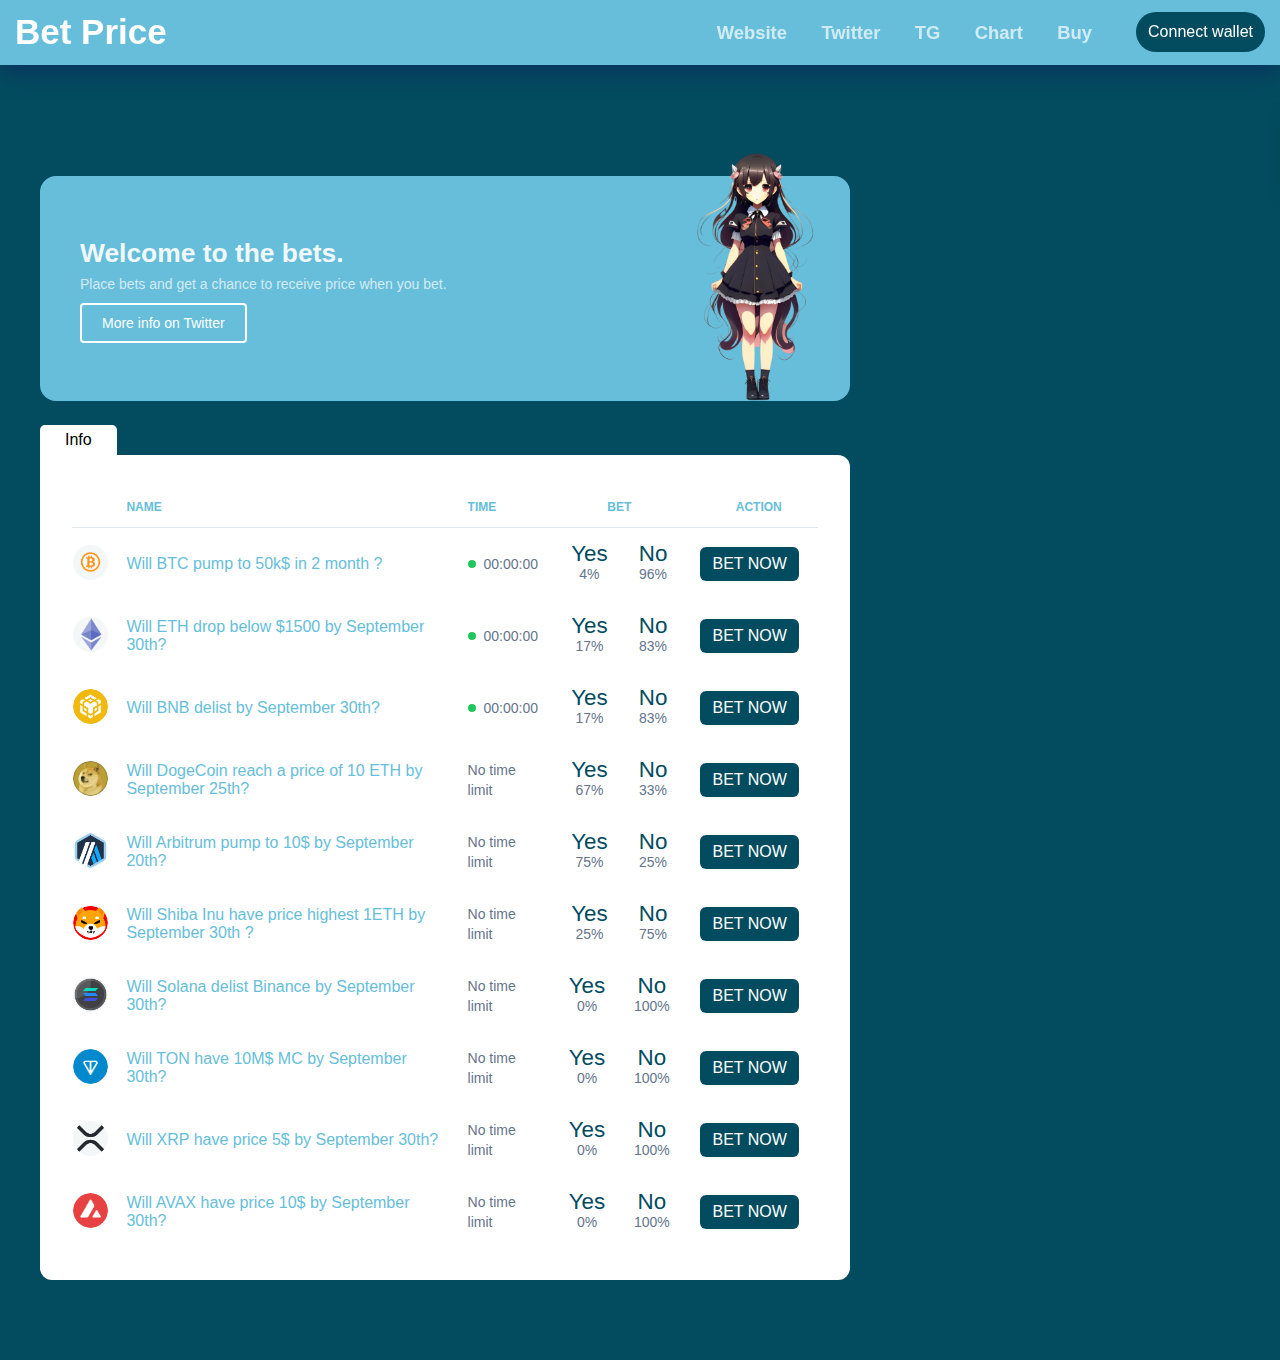
==== bets/index.html @ 92cb7fb2 "Done UI" ====
<html lang="en">
  <head>
    <meta data-n-head="1" charset="utf-8" />
    <meta
      data-n-head="1"
      data-hid="description"
      name="description"
      content=""
    />
    <meta data-n-head="1" name="format-detection" content="telephone=no" />
    <title>Bet Price</title>
    <link data-n-head="1" rel="icon" type="image/x-icon" href="../image/logo.png" />
    <link
      data-n-head="1"
      rel="stylesheet"
      href="https://fonts.cdnfonts.com/css/futured"
    />
    <link
      data-n-head="1"
      data-hid="gf-prefetch"
      rel="dns-prefetch"
      href="https://fonts.gstatic.com/"
    />
    <link
      data-n-head="1"
      data-hid="gf-preconnect"
      rel="preconnect"
      href="https://fonts.gstatic.com/"
      crossorigin=""
    />
    <link
      data-n-head="1"
      data-hid="gf-preload"
      rel="preload"
      as="style"
      href="https://fonts.googleapis.com/css2?family=Jura&amp;family=Montserrat&amp;family=Staatliches&amp;family=Oleo Script&amp;family=Pacifico&amp;family=Lato:wght@100;300&amp;family=Raleway:ital,wght@0,100;0,400;1,100"
    />
    <script
      data-n-head="1"
      src="https://www.googletagmanager.com/gtag/js?id=G-44YTYPN4MZ"
    ></script>
    <link
      rel="stylesheet"
      href="https://fonts.googleapis.com/css2?family=Jura&amp;family=Montserrat&amp;family=Staatliches&amp;family=Oleo Script&amp;family=Pacifico&amp;family=Lato:wght@100;300&amp;family=Raleway:ital,wght@0,100;0,400;1,100"
    />
    <noscript data-n-head="1" data-hid="gf-noscript"
      ><link
        rel="stylesheet"
        href="https://fonts.googleapis.com/css2?family=Jura&family=Montserrat&family=Staatliches&family=Oleo Script&family=Pacifico&family=Lato:wght@100;300&family=Raleway:ital,wght@0,100;0,400;1,100"
    /></noscript>
    <link rel="preload" href="/_nuxt/babd0f2.js" as="script" />
    <link rel="preload" href="/_nuxt/74e9311.js" as="script" />
    <link rel="preload" href="/_nuxt/fa733be.js" as="script" />
    <link rel="preload" href="/_nuxt/ea085fb.js" as="script" />
    <style type="text/css">
      .__nuxt-error-page {
        padding: 1rem;
        background: #f7f8fb;
        color: #47494e;
        text-align: center;
        display: flex;
        justify-content: center;
        align-items: center;
        flex-direction: column;
        font-family: sans-serif;
        font-weight: 100 !important;
        -ms-text-size-adjust: 100%;
        -webkit-text-size-adjust: 100%;
        -webkit-font-smoothing: antialiased;
        position: absolute;
        top: 0;
        left: 0;
        right: 0;
        bottom: 0;
      }
      .__nuxt-error-page .error {
        max-width: 450px;
      }
      .__nuxt-error-page .title {
        font-size: 1.5rem;
        margin-top: 15px;
        color: #47494e;
        margin-bottom: 8px;
      }
      .__nuxt-error-page .description {
        color: #7f828b;
        line-height: 21px;
        margin-bottom: 10px;
      }
      .__nuxt-error-page a {
        color: #7f828b !important;
        text-decoration: none;
      }
      .__nuxt-error-page .logo {
        position: fixed;
        left: 12px;
        bottom: 12px;
      }
    </style>
    <style type="text/css">
      .nuxt-progress {
        position: fixed;
        top: 0px;
        left: 0px;
        right: 0px;
        height: 2px;
        width: 0%;
        opacity: 1;
        transition: width 0.1s, opacity 0.4s;
        background-color: black;
        z-index: 999999;
      }
      .nuxt-progress.nuxt-progress-notransition {
        transition: none;
      }
      .nuxt-progress-failed {
        background-color: red;
      }
    </style>
    <style type="text/css">
      /*!tailwindcss v3.3.2 | MIT License | https://tailwindcss.com*/
      *,
      :after,
      :before {
        border: 0 solid #e5e7eb;
        box-sizing: border-box;
      }

      :after,
      :before {
        --tw-content: "";
      }

      html {
        -webkit-text-size-adjust: 100%;
        font-feature-settings: normal;
        font-family: futured, sans-serif;
        font-variation-settings: normal;
        line-height: 1.5;
        tab-size: 4;
      }

      body {
        line-height: inherit;
        margin: 0;
      }

      hr {
        border-top-width: 1px;
        color: inherit;
        height: 0;
      }

      abbr:where([title]) {
        -webkit-text-decoration: underline dotted;
        text-decoration: underline dotted;
      }

      h1,
      h2,
      h3,
      h4,
      h5,
      h6 {
        font-size: inherit;
        font-weight: inherit;
      }

      a {
        color: inherit;
        text-decoration: inherit;
      }

      b,
      strong {
        font-weight: bolder;
      }

      code,
      kbd,
      pre,
      samp {
        font-family: Fira Code, ui-monospace, SFMono-Regular, Menlo, Monaco,
          Consolas, Liberation Mono, Courier New, monospace;
        font-size: 1em;
      }

      small {
        font-size: 80%;
      }

      sub,
      sup {
        font-size: 75%;
        line-height: 0;
        position: relative;
        vertical-align: baseline;
      }

      sub {
        bottom: -0.25em;
      }

      sup {
        top: -0.5em;
      }

      table {
        border-collapse: collapse;
        border-color: inherit;
        text-indent: 0;
      }

      button,
      input,
      optgroup,
      select,
      textarea {
        color: inherit;
        font-family: inherit;
        font-size: 100%;
        font-weight: inherit;
        line-height: inherit;
        margin: 0;
        padding: 0;
      }

      button,
      select {
        text-transform: none;
      }

      [type="button"],
      [type="reset"],
      [type="submit"],
      button {
        -webkit-appearance: button;
        background-color: transparent;
        background-image: none;
      }

      :-moz-focusring {
        outline: auto;
      }

      :-moz-ui-invalid {
        box-shadow: none;
      }

      progress {
        vertical-align: baseline;
      }

      ::-webkit-inner-spin-button,
      ::-webkit-outer-spin-button {
        height: auto;
      }

      [type="search"] {
        -webkit-appearance: textfield;
        outline-offset: -2px;
      }

      ::-webkit-search-decoration {
        -webkit-appearance: none;
      }

      ::-webkit-file-upload-button {
        -webkit-appearance: button;
        font: inherit;
      }

      summary {
        display: list-item;
      }

      blockquote,
      dd,
      dl,
      figure,
      h1,
      h2,
      h3,
      h4,
      h5,
      h6,
      hr,
      p,
      pre {
        margin: 0;
      }

      fieldset {
        margin: 0;
      }

      fieldset,
      legend {
        padding: 0;
      }

      menu,
      ol,
      ul {
        list-style: none;
        margin: 0;
        padding: 0;
      }

      textarea {
        resize: vertical;
      }

      input::placeholder,
      textarea::placeholder {
        color: #9ca3af;
        opacity: 1;
      }

      [role="button"],
      button {
        cursor: pointer;
      }

      :disabled {
        cursor: default;
      }

      audio,
      canvas,
      embed,
      iframe,
      img,
      object,
      svg,
      video {
        display: block;
        vertical-align: middle;
      }

      img,
      video {
        height: auto;
        max-width: 100%;
      }

      [hidden] {
        display: none;
      }

      :root {
        --color-inherit: inherit;
        --color-current: currentColor;
        --color-transparent: transparent;
        --color-black: #000;
        --color-white: #fff;
        --color-slate-50: #f8fafc;
        --color-slate-100: #f1f5f9;
        --color-slate-200: #e2e8f0;
        --color-slate-300: #cbd5e1;
        --color-slate-400: #94a3b8;
        --color-slate-500: #64748b;
        --color-slate-600: #475569;
        --color-slate-700: #334155;
        --color-slate-800: #1e293b;
        --color-slate-900: #0f172a;
        --color-slate-950: #020617;
        --color-gray-50: #f9fafb;
        --color-gray-100: #f3f4f6;
        --color-gray-200: #e5e7eb;
        --color-gray-300: #d1d5db;
        --color-gray-400: #9ca3af;
        --color-gray-500: #6b7280;
        --color-gray-600: #4b5563;
        --color-gray-700: #374151;
        --color-gray-800: #1f2937;
        --color-gray-900: #111827;
        --color-gray-950: #030712;
        --color-zinc-50: #fafafa;
        --color-zinc-100: #f4f4f5;
        --color-zinc-200: #e4e4e7;
        --color-zinc-300: #d4d4d8;
        --color-zinc-400: #a1a1aa;
        --color-zinc-500: #71717a;
        --color-zinc-600: #52525b;
        --color-zinc-700: #3f3f46;
        --color-zinc-800: #27272a;
        --color-zinc-900: #18181b;
        --color-zinc-950: #09090b;
        --color-neutral-50: #fafafa;
        --color-neutral-100: #f5f5f5;
        --color-neutral-200: #e5e5e5;
        --color-neutral-300: #d4d4d4;
        --color-neutral-400: #a3a3a3;
        --color-neutral-500: #737373;
        --color-neutral-600: #525252;
        --color-neutral-700: #404040;
        --color-neutral-800: #262626;
        --color-neutral-900: #171717;
        --color-neutral-950: #0a0a0a;
        --color-stone-50: #fafaf9;
        --color-stone-100: #f5f5f4;
        --color-stone-200: #e7e5e4;
        --color-stone-300: #d6d3d1;
        --color-stone-400: #a8a29e;
        --color-stone-500: #78716c;
        --color-stone-600: #57534e;
        --color-stone-700: #44403c;
        --color-stone-800: #292524;
        --color-stone-900: #1c1917;
        --color-stone-950: #0c0a09;
        --color-red-50: #fef2f2;
        --color-red-100: #fee2e2;
        --color-red-200: #fecaca;
        --color-red-300: #fca5a5;
        --color-red-400: #f87171;
        --color-red-500: #ef4444;
        --color-red-600: #dc2626;
        --color-red-700: #b91c1c;
        --color-red-800: #991b1b;
        --color-red-900: #7f1d1d;
        --color-red-950: #450a0a;
        --color-orange-50: #fff7ed;
        --color-orange-100: #ffedd5;
        --color-orange-200: #fed7aa;
        --color-orange-300: #fdba74;
        --color-orange-400: #fb923c;
        --color-orange-500: #f97316;
        --color-orange-600: #ea580c;
        --color-orange-700: #c2410c;
        --color-orange-800: #9a3412;
        --color-orange-900: #7c2d12;
        --color-orange-950: #431407;
        --color-amber-50: #fffbeb;
        --color-amber-100: #fef3c7;
        --color-amber-200: #fde68a;
        --color-amber-300: #fcd34d;
        --color-amber-400: #fbbf24;
        --color-amber-500: #f59e0b;
        --color-amber-600: #d97706;
        --color-amber-700: #b45309;
        --color-amber-800: #92400e;
        --color-amber-900: #78350f;
        --color-amber-950: #451a03;
        --color-yellow-50: #fefce8;
        --color-yellow-100: #fef9c3;
        --color-yellow-200: #fef08a;
        --color-yellow-300: #fde047;
        --color-yellow-400: #facc15;
        --color-yellow-500: #eab308;
        --color-yellow-600: #ca8a04;
        --color-yellow-700: #a16207;
        --color-yellow-800: #854d0e;
        --color-yellow-900: #713f12;
        --color-yellow-950: #422006;
        --color-lime-50: #f7fee7;
        --color-lime-100: #ecfccb;
        --color-lime-200: #d9f99d;
        --color-lime-300: #bef264;
        --color-lime-400: #a3e635;
        --color-lime-500: #84cc16;
        --color-lime-600: #65a30d;
        --color-lime-700: #4d7c0f;
        --color-lime-800: #3f6212;
        --color-lime-900: #365314;
        --color-lime-950: #1a2e05;
        --color-green-50: #f0fdf4;
        --color-green-100: #dcfce7;
        --color-green-200: #bbf7d0;
        --color-green-300: #86efac;
        --color-green-400: #4ade80;
        --color-green-500: #22c55e;
        --color-green-600: #16a34a;
        --color-green-700: #15803d;
        --color-green-800: #166534;
        --color-green-900: #14532d;
        --color-green-950: #052e16;
        --color-emerald-50: #ecfdf5;
        --color-emerald-100: #d1fae5;
        --color-emerald-200: #a7f3d0;
        --color-emerald-300: #6ee7b7;
        --color-emerald-400: #34d399;
        --color-emerald-500: #10b981;
        --color-emerald-600: #059669;
        --color-emerald-700: #047857;
        --color-emerald-800: #065f46;
        --color-emerald-900: #064e3b;
        --color-emerald-950: #022c22;
        --color-teal-50: #f0fdfa;
        --color-teal-100: #ccfbf1;
        --color-teal-200: #99f6e4;
        --color-teal-300: #5eead4;
        --color-teal-400: #2dd4bf;
        --color-teal-500: #14b8a6;
        --color-teal-600: #0d9488;
        --color-teal-700: #0f766e;
        --color-teal-800: #115e59;
        --color-teal-900: #134e4a;
        --color-teal-950: #042f2e;
        --color-cyan-50: #ecfeff;
        --color-cyan-100: #cffafe;
        --color-cyan-200: #a5f3fc;
        --color-cyan-300: #67e8f9;
        --color-cyan-400: #22d3ee;
        --color-cyan-500: #06b6d4;
        --color-cyan-600: #0891b2;
        --color-cyan-700: #0e7490;
        --color-cyan-800: #155e75;
        --color-cyan-900: #164e63;
        --color-cyan-950: #083344;
        --color-sky-50: #f0f9ff;
        --color-sky-100: #e0f2fe;
        --color-sky-200: #bae6fd;
        --color-sky-300: #7dd3fc;
        --color-sky-400: #38bdf8;
        --color-sky-500: #0ea5e9;
        --color-sky-600: #0284c7;
        --color-sky-700: #0369a1;
        --color-sky-800: #075985;
        --color-sky-900: #0c4a6e;
        --color-sky-950: #082f49;
        --color-blue-50: #eff6ff;
        --color-blue-100: #dbeafe;
        --color-blue-200: #bfdbfe;
        --color-blue-300: #93c5fd;
        --color-blue-400: #60a5fa;
        --color-blue-500: #3b82f6;
        --color-blue-600: #2563eb;
        --color-blue-700: #1d4ed8;
        --color-blue-800: #1e40af;
        --color-blue-900: #1e3a8a;
        --color-blue-950: #172554;
        --color-indigo-50: #eef2ff;
        --color-indigo-100: #e0e7ff;
        --color-indigo-200: #c7d2fe;
        --color-indigo-300: #a5b4fc;
        --color-indigo-400: #818cf8;
        --color-indigo-500: #6366f1;
        --color-indigo-600: #4f46e5;
        --color-indigo-700: #4338ca;
        --color-indigo-800: #3730a3;
        --color-indigo-900: #312e81;
        --color-indigo-950: #1e1b4b;
        --color-violet-50: #f5f3ff;
        --color-violet-100: #ede9fe;
        --color-violet-200: #ddd6fe;
        --color-violet-300: #c4b5fd;
        --color-violet-400: #a78bfa;
        --color-violet-500: #8b5cf6;
        --color-violet-600: #7c3aed;
        --color-violet-700: #6d28d9;
        --color-violet-800: #5b21b6;
        --color-violet-900: #4c1d95;
        --color-violet-950: #2e1065;
        --color-purple-50: #faf5ff;
        --color-purple-100: #f3e8ff;
        --color-purple-200: #e9d5ff;
        --color-purple-300: #d8b4fe;
        --color-purple-400: #c084fc;
        --color-purple-500: #a855f7;
        --color-purple-600: #9333ea;
        --color-purple-700: #7e22ce;
        --color-purple-800: #6b21a8;
        --color-purple-900: #581c87;
        --color-purple-950: #3b0764;
        --color-fuchsia-50: #fdf4ff;
        --color-fuchsia-100: #fae8ff;
        --color-fuchsia-200: #f5d0fe;
        --color-fuchsia-300: #f0abfc;
        --color-fuchsia-400: #e879f9;
        --color-fuchsia-500: #d946ef;
        --color-fuchsia-600: #c026d3;
        --color-fuchsia-700: #a21caf;
        --color-fuchsia-800: #86198f;
        --color-fuchsia-900: #701a75;
        --color-fuchsia-950: #4a044e;
        --color-pink-50: #fdf2f8;
        --color-pink-100: #fce7f3;
        --color-pink-200: #fbcfe8;
        --color-pink-300: #f9a8d4;
        --color-pink-400: #f472b6;
        --color-pink-500: #ec4899;
        --color-pink-600: #db2777;
        --color-pink-700: #be185d;
        --color-pink-800: #9d174d;
        --color-pink-900: #831843;
        --color-pink-950: #500724;
        --color-rose-50: #fff1f2;
        --color-rose-100: #ffe4e6;
        --color-rose-200: #fecdd3;
        --color-rose-300: #fda4af;
        --color-rose-400: #fb7185;
        --color-rose-500: #f43f5e;
        --color-rose-600: #e11d48;
        --color-rose-700: #be123c;
        --color-rose-800: #9f1239;
        --color-rose-900: #881337;
        --color-rose-950: #4c0519;
        --color-muted-50: rgb(var(--color-muted-50) / < alpha-value >);
        --color-muted-100: rgb(var(--color-muted-100) / < alpha-value >);
        --color-muted-200: rgb(var(--color-muted-200) / < alpha-value >);
        --color-muted-300: rgb(var(--color-muted-300) / < alpha-value >);
        --color-muted-400: rgb(var(--color-muted-400) / < alpha-value >);
        --color-muted-500: rgb(var(--color-muted-500) / < alpha-value >);
        --color-muted-600: rgb(var(--color-muted-600) / < alpha-value >);
        --color-muted-700: rgb(var(--color-muted-700) / < alpha-value >);
        --color-muted-800: rgb(var(--color-muted-800) / < alpha-value >);
        --color-muted-900: rgb(var(--color-muted-900) / < alpha-value >);
        --color-muted-950: rgb(var(--color-muted-950) / < alpha-value >);
        --color-primary-50: rgb(var(--color-primary-50) / < alpha-value >);
        --color-primary-100: rgb(var(--color-primary-100) / < alpha-value >);
        --color-primary-200: rgb(var(--color-primary-200) / < alpha-value >);
        --color-primary-300: rgb(var(--color-primary-300) / < alpha-value >);
        --color-primary-400: rgb(var(--color-primary-400) / < alpha-value >);
        --color-primary-500: rgb(var(--color-primary-500) / < alpha-value >);
        --color-primary-600: rgb(var(--color-primary-600) / < alpha-value >);
        --color-primary-700: rgb(var(--color-primary-700) / < alpha-value >);
        --color-primary-800: rgb(var(--color-primary-800) / < alpha-value >);
        --color-primary-900: rgb(var(--color-primary-900) / < alpha-value >);
        --color-primary-950: rgb(var(--color-primary-950) / < alpha-value >);
        --color-info-50: #f0f9ff;
        --color-info-100: #e0f2fe;
        --color-info-200: #bae6fd;
        --color-info-300: #7dd3fc;
        --color-info-400: #38bdf8;
        --color-info-500: #0ea5e9;
        --color-info-600: #0284c7;
        --color-info-700: #0369a1;
        --color-info-800: #075985;
        --color-info-900: #0c4a6e;
        --color-info-950: #082f49;
        --color-success-50: #f0fdfa;
        --color-success-100: #ccfbf1;
        --color-success-200: #99f6e4;
        --color-success-300: #5eead4;
        --color-success-400: #2dd4bf;
        --color-success-500: #14b8a6;
        --color-success-600: #0d9488;
        --color-success-700: #0f766e;
        --color-success-800: #115e59;
        --color-success-900: #134e4a;
        --color-success-950: #042f2e;
        --color-warning-50: #fffbeb;
        --color-warning-100: #fef3c7;
        --color-warning-200: #fde68a;
        --color-warning-300: #fcd34d;
        --color-warning-400: #fbbf24;
        --color-warning-500: #f59e0b;
        --color-warning-600: #d97706;
        --color-warning-700: #b45309;
        --color-warning-800: #92400e;
        --color-warning-900: #78350f;
        --color-warning-950: #451a03;
        --color-danger-50: #fff1f2;
        --color-danger-100: #ffe4e6;
        --color-danger-200: #fecdd3;
        --color-danger-300: #fda4af;
        --color-danger-400: #fb7185;
        --color-danger-500: #f43f5e;
        --color-danger-600: #e11d48;
        --color-danger-700: #be123c;
        --color-danger-800: #9f1239;
        --color-danger-900: #881337;
        --color-danger-950: #4c0519;
        --color-mauve-50: #eeecf9;
        --color-mauve-100: #dcd8f3;
        --color-mauve-200: #b6aee5;
        --color-mauve-300: #9488d8;
        --color-mauve-400: #6e5dcb;
        --color-mauve-500: #4e3cb9;
        --color-mauve-600: #3e2f92;
        --color-mauve-700: #302470;
        --color-mauve-800: #1f1849;
        --color-mauve-900: #100c27;
        --color-mauve-950: #080613;
      }

      *,
      :after,
      :before {
        --tw-border-spacing-x: 0;
        --tw-border-spacing-y: 0;
        --tw-translate-x: 0;
        --tw-translate-y: 0;
        --tw-rotate: 0;
        --tw-skew-x: 0;
        --tw-skew-y: 0;
        --tw-scale-x: 1;
        --tw-scale-y: 1;
        --tw-pan-x: ;
        --tw-pan-y: ;
        --tw-pinch-zoom: ;
        --tw-scroll-snap-strictness: proximity;
        --tw-gradient-from-position: ;
        --tw-gradient-via-position: ;
        --tw-gradient-to-position: ;
        --tw-ordinal: ;
        --tw-slashed-zero: ;
        --tw-numeric-figure: ;
        --tw-numeric-spacing: ;
        --tw-numeric-fraction: ;
        --tw-ring-inset: ;
        --tw-ring-offset-width: 0px;
        --tw-ring-offset-color: #fff;
        --tw-ring-color: rgba(59, 130, 246, 0.5);
        --tw-ring-offset-shadow: 0 0 #0000;
        --tw-ring-shadow: 0 0 #0000;
        --tw-shadow: 0 0 #0000;
        --tw-shadow-colored: 0 0 #0000;
        --tw-blur: ;
        --tw-brightness: ;
        --tw-contrast: ;
        --tw-grayscale: ;
        --tw-hue-rotate: ;
        --tw-invert: ;
        --tw-saturate: ;
        --tw-sepia: ;
        --tw-drop-shadow: ;
        --tw-backdrop-blur: ;
        --tw-backdrop-brightness: ;
        --tw-backdrop-contrast: ;
        --tw-backdrop-grayscale: ;
        --tw-backdrop-hue-rotate: ;
        --tw-backdrop-invert: ;
        --tw-backdrop-opacity: ;
        --tw-backdrop-saturate: ;
        --tw-backdrop-sepia: ;
      }

      ::backdrop {
        --tw-border-spacing-x: 0;
        --tw-border-spacing-y: 0;
        --tw-translate-x: 0;
        --tw-translate-y: 0;
        --tw-rotate: 0;
        --tw-skew-x: 0;
        --tw-skew-y: 0;
        --tw-scale-x: 1;
        --tw-scale-y: 1;
        --tw-pan-x: ;
        --tw-pan-y: ;
        --tw-pinch-zoom: ;
        --tw-scroll-snap-strictness: proximity;
        --tw-gradient-from-position: ;
        --tw-gradient-via-position: ;
        --tw-gradient-to-position: ;
        --tw-ordinal: ;
        --tw-slashed-zero: ;
        --tw-numeric-figure: ;
        --tw-numeric-spacing: ;
        --tw-numeric-fraction: ;
        --tw-ring-inset: ;
        --tw-ring-offset-width: 0px;
        --tw-ring-offset-color: #fff;
        --tw-ring-color: rgba(59, 130, 246, 0.5);
        --tw-ring-offset-shadow: 0 0 #0000;
        --tw-ring-shadow: 0 0 #0000;
        --tw-shadow: 0 0 #0000;
        --tw-shadow-colored: 0 0 #0000;
        --tw-blur: ;
        --tw-brightness: ;
        --tw-contrast: ;
        --tw-grayscale: ;
        --tw-hue-rotate: ;
        --tw-invert: ;
        --tw-saturate: ;
        --tw-sepia: ;
        --tw-drop-shadow: ;
        --tw-backdrop-blur: ;
        --tw-backdrop-brightness: ;
        --tw-backdrop-contrast: ;
        --tw-backdrop-grayscale: ;
        --tw-backdrop-hue-rotate: ;
        --tw-backdrop-invert: ;
        --tw-backdrop-opacity: ;
        --tw-backdrop-saturate: ;
        --tw-backdrop-sepia: ;
      }

      .container {
        width: 100%;
      }

      @media (min-width: 640px) {
        .container {
          max-width: 640px;
        }
      }

      @media (min-width: 768px) {
        .container {
          max-width: 768px;
        }
      }

      @media (min-width: 1025px) {
        .container {
          max-width: 1025px;
        }
      }

      @media (min-width: 1280px) {
        .container {
          max-width: 1280px;
        }
      }

      @media (max-width: 1280px) {
        .vs-sidebar-content.open.fixed.right {
          display: none;
        }
      }

      @media (min-width: 1536px) {
        .container {
          max-width: 1536px;
        }
      }

      .prose {
        color: var(--tw-prose-body);
        max-width: 65ch;
      }

      .prose :where(p):not(:where([class~="not-prose"] *)) {
        margin-bottom: 1.25em;
        margin-top: 1.25em;
      }

      .prose :where([class~="lead"]):not(:where([class~="not-prose"] *)) {
        color: var(--tw-prose-lead);
        font-size: 1.25em;
        line-height: 1.6;
        margin-bottom: 1.2em;
        margin-top: 1.2em;
      }

      .prose :where(a):not(:where([class~="not-prose"] *)) {
        color: var(--tw-prose-links);
        font-weight: 500;
        text-decoration: underline;
      }

      .prose :where(strong):not(:where([class~="not-prose"] *)) {
        color: var(--tw-prose-bold);
        font-weight: 600;
      }

      .prose :where(a strong):not(:where([class~="not-prose"] *)) {
        color: inherit;
      }

      .prose :where(blockquote strong):not(:where([class~="not-prose"] *)) {
        color: inherit;
      }

      .prose :where(thead th strong):not(:where([class~="not-prose"] *)) {
        color: inherit;
      }

      .prose :where(ol):not(:where([class~="not-prose"] *)) {
        list-style-type: decimal;
        margin-bottom: 1.25em;
        margin-top: 1.25em;
        padding-left: 1.625em;
      }

      .prose :where(ol[type="A"]):not(:where([class~="not-prose"] *)) {
        list-style-type: upper-alpha;
      }

      .prose :where(ol[type="a"]):not(:where([class~="not-prose"] *)) {
        list-style-type: lower-alpha;
      }

      .prose :where(ol[type="As"]):not(:where([class~="not-prose"] *)) {
        list-style-type: upper-alpha;
      }

      .prose :where(ol[type="as"]):not(:where([class~="not-prose"] *)) {
        list-style-type: lower-alpha;
      }

      .prose :where(ol[type="I"]):not(:where([class~="not-prose"] *)) {
        list-style-type: upper-roman;
      }

      .prose :where(ol[type="i"]):not(:where([class~="not-prose"] *)) {
        list-style-type: lower-roman;
      }

      .prose :where(ol[type="Is"]):not(:where([class~="not-prose"] *)) {
        list-style-type: upper-roman;
      }

      .prose :where(ol[type="is"]):not(:where([class~="not-prose"] *)) {
        list-style-type: lower-roman;
      }

      .prose :where(ol[type="1"]):not(:where([class~="not-prose"] *)) {
        list-style-type: decimal;
      }

      .prose :where(ul):not(:where([class~="not-prose"] *)) {
        list-style-type: disc;
        margin-bottom: 1.25em;
        margin-top: 1.25em;
        padding-left: 1.625em;
      }

      .prose :where(ol > li):not(:where([class~="not-prose"] *))::marker {
        color: var(--tw-prose-counters);
        font-weight: 400;
      }

      .prose :where(ul > li):not(:where([class~="not-prose"] *))::marker {
        color: var(--tw-prose-bullets);
      }

      .prose :where(hr):not(:where([class~="not-prose"] *)) {
        border-color: var(--tw-prose-hr);
        border-top-width: 1px;
        margin-bottom: 3em;
        margin-top: 3em;
      }

      .prose :where(blockquote):not(:where([class~="not-prose"] *)) {
        border-left-color: var(--tw-prose-quote-borders);
        border-left-width: 0.25rem;
        color: var(--tw-prose-quotes);
        font-style: italic;
        font-weight: 500;
        margin-bottom: 1.6em;
        margin-top: 1.6em;
        padding-left: 1em;
        quotes: "“" "”" "‘" "’";
      }

      .prose
        :where(blockquote p:first-of-type):not(
          :where([class~="not-prose"] *)
        ):before {
        content: open-quote;
      }

      .prose
        :where(blockquote p:last-of-type):not(
          :where([class~="not-prose"] *)
        ):after {
        content: close-quote;
      }

      .prose :where(h1):not(:where([class~="not-prose"] *)) {
        color: var(--tw-prose-headings);
        font-size: 2.25em;
        font-weight: 800;
        line-height: 1.1111111;
        margin-bottom: 0.8888889em;
        margin-top: 0;
      }

      .prose :where(h1 strong):not(:where([class~="not-prose"] *)) {
        color: inherit;
        font-weight: 900;
      }

      .prose :where(h2):not(:where([class~="not-prose"] *)) {
        color: var(--tw-prose-headings);
        font-size: 1.5em;
        font-weight: 700;
        line-height: 1.3333333;
        margin-bottom: 1em;
        margin-top: 2em;
      }

      .prose :where(h2 strong):not(:where([class~="not-prose"] *)) {
        color: inherit;
        font-weight: 800;
      }

      .prose :where(h3):not(:where([class~="not-prose"] *)) {
        color: var(--tw-prose-headings);
        font-size: 1.25em;
        font-weight: 600;
        line-height: 1.6;
        margin-bottom: 0.6em;
        margin-top: 1.6em;
      }

      .prose :where(h3 strong):not(:where([class~="not-prose"] *)) {
        color: inherit;
        font-weight: 700;
      }

      .prose :where(h4):not(:where([class~="not-prose"] *)) {
        color: var(--tw-prose-headings);
        font-weight: 600;
        line-height: 1.5;
        margin-bottom: 0.5em;
        margin-top: 1.5em;
      }

      .prose :where(h4 strong):not(:where([class~="not-prose"] *)) {
        color: inherit;
        font-weight: 700;
      }

      .prose :where(img):not(:where([class~="not-prose"] *)) {
        margin-bottom: 2em;
        margin-top: 2em;
      }

      .prose :where(figure > *):not(:where([class~="not-prose"] *)) {
        margin-bottom: 0;
        margin-top: 0;
      }

      .prose :where(figcaption):not(:where([class~="not-prose"] *)) {
        color: var(--tw-prose-captions);
        font-size: 0.875em;
        line-height: 1.4285714;
        margin-top: 0.8571429em;
      }

      .prose :where(code):not(:where([class~="not-prose"] *)) {
        color: var(--tw-prose-code);
        font-size: 0.875em;
        font-weight: 600;
      }

      .prose :where(code):not(:where([class~="not-prose"] *)):before {
        content: "`";
      }

      .prose :where(code):not(:where([class~="not-prose"] *)):after {
        content: "`";
      }

      .prose :where(a code):not(:where([class~="not-prose"] *)) {
        color: inherit;
      }

      .prose :where(h1 code):not(:where([class~="not-prose"] *)) {
        color: inherit;
      }

      .prose :where(h2 code):not(:where([class~="not-prose"] *)) {
        color: inherit;
        font-size: 0.875em;
      }

      .prose :where(h3 code):not(:where([class~="not-prose"] *)) {
        color: inherit;
        font-size: 0.9em;
      }

      .prose :where(h4 code):not(:where([class~="not-prose"] *)) {
        color: inherit;
      }

      .prose :where(blockquote code):not(:where([class~="not-prose"] *)) {
        color: inherit;
      }

      .prose :where(thead th code):not(:where([class~="not-prose"] *)) {
        color: inherit;
      }

      .prose :where(pre):not(:where([class~="not-prose"] *)) {
        background-color: var(--tw-prose-pre-bg);
        border-radius: 0.375rem;
        color: var(--tw-prose-pre-code);
        font-size: 0.875em;
        font-weight: 400;
        line-height: 1.7142857;
        margin-bottom: 1.7142857em;
        margin-top: 1.7142857em;
        overflow-x: auto;
        padding: 0.8571429em 1.1428571em;
      }

      .prose :where(pre code):not(:where([class~="not-prose"] *)) {
        background-color: transparent;
        border-radius: 0;
        border-width: 0;
        color: inherit;
        font-family: inherit;
        font-size: inherit;
        font-weight: inherit;
        line-height: inherit;
        padding: 0;
      }

      .prose :where(pre code):not(:where([class~="not-prose"] *)):before {
        content: none;
      }

      .prose :where(pre code):not(:where([class~="not-prose"] *)):after {
        content: none;
      }

      .prose :where(table):not(:where([class~="not-prose"] *)) {
        font-size: 0.875em;
        line-height: 1.7142857;
        margin-bottom: 2em;
        margin-top: 2em;
        table-layout: auto;
        text-align: left;
        width: 100%;
      }

      .prose :where(thead):not(:where([class~="not-prose"] *)) {
        border-bottom-color: var(--tw-prose-th-borders);
        border-bottom-width: 1px;
      }

      .prose :where(thead th):not(:where([class~="not-prose"] *)) {
        color: var(--tw-prose-headings);
        font-weight: 600;
        padding-bottom: 0.5714286em;
        padding-left: 0.5714286em;
        padding-right: 0.5714286em;
        vertical-align: bottom;
      }

      .prose :where(tbody tr):not(:where([class~="not-prose"] *)) {
        border-bottom-color: var(--tw-prose-td-borders);
        border-bottom-width: 1px;
      }

      .prose :where(tbody tr:last-child):not(:where([class~="not-prose"] *)) {
        border-bottom-width: 0;
      }

      .prose :where(tbody td):not(:where([class~="not-prose"] *)) {
        vertical-align: baseline;
      }

      .prose :where(tfoot):not(:where([class~="not-prose"] *)) {
        border-top-color: var(--tw-prose-th-borders);
        border-top-width: 1px;
      }

      .prose :where(tfoot td):not(:where([class~="not-prose"] *)) {
        vertical-align: top;
      }

      .prose {
        --tw-prose-body: #374151;
        --tw-prose-headings: #111827;
        --tw-prose-lead: #4b5563;
        --tw-prose-links: #111827;
        --tw-prose-bold: #111827;
        --tw-prose-counters: #6b7280;
        --tw-prose-bullets: #d1d5db;
        --tw-prose-hr: #e5e7eb;
        --tw-prose-quotes: #111827;
        --tw-prose-quote-borders: #e5e7eb;
        --tw-prose-captions: #6b7280;
        --tw-prose-code: #111827;
        --tw-prose-pre-code: #e5e7eb;
        --tw-prose-pre-bg: #1f2937;
        --tw-prose-th-borders: #d1d5db;
        --tw-prose-td-borders: #e5e7eb;
        --tw-prose-invert-body: #d1d5db;
        --tw-prose-invert-headings: #fff;
        --tw-prose-invert-lead: #9ca3af;
        --tw-prose-invert-links: #fff;
        --tw-prose-invert-bold: #fff;
        --tw-prose-invert-counters: #9ca3af;
        --tw-prose-invert-bullets: #4b5563;
        --tw-prose-invert-hr: #374151;
        --tw-prose-invert-quotes: #f3f4f6;
        --tw-prose-invert-quote-borders: #374151;
        --tw-prose-invert-captions: #9ca3af;
        --tw-prose-invert-code: #fff;
        --tw-prose-invert-pre-code: #d1d5db;
        --tw-prose-invert-pre-bg: rgba(0, 0, 0, 0.5);
        --tw-prose-invert-th-borders: #4b5563;
        --tw-prose-invert-td-borders: #374151;
        font-size: 1rem;
        line-height: 1.75;
      }

      .prose :where(video):not(:where([class~="not-prose"] *)) {
        margin-bottom: 2em;
        margin-top: 2em;
      }

      .prose :where(figure):not(:where([class~="not-prose"] *)) {
        margin-bottom: 2em;
        margin-top: 2em;
      }

      .prose :where(li):not(:where([class~="not-prose"] *)) {
        margin-bottom: 0.5em;
        margin-top: 0.5em;
      }

      .prose :where(ol > li):not(:where([class~="not-prose"] *)) {
        padding-left: 0.375em;
      }

      .prose :where(ul > li):not(:where([class~="not-prose"] *)) {
        padding-left: 0.375em;
      }

      .prose :where(.prose > ul > li p):not(:where([class~="not-prose"] *)) {
        margin-bottom: 0.75em;
        margin-top: 0.75em;
      }

      .prose
        :where(.prose > ul > li > :first-child):not(
          :where([class~="not-prose"] *)
        ) {
        margin-top: 1.25em;
      }

      .prose
        :where(.prose > ul > li > :last-child):not(
          :where([class~="not-prose"] *)
        ) {
        margin-bottom: 1.25em;
      }

      .prose
        :where(.prose > ol > li > :first-child):not(
          :where([class~="not-prose"] *)
        ) {
        margin-top: 1.25em;
      }

      .prose
        :where(.prose > ol > li > :last-child):not(
          :where([class~="not-prose"] *)
        ) {
        margin-bottom: 1.25em;
      }

      .prose
        :where(ul ul, ul ol, ol ul, ol ol):not(:where([class~="not-prose"] *)) {
        margin-bottom: 0.75em;
        margin-top: 0.75em;
      }

      .prose :where(hr + *):not(:where([class~="not-prose"] *)) {
        margin-top: 0;
      }

      .prose :where(h2 + *):not(:where([class~="not-prose"] *)) {
        margin-top: 0;
      }

      .prose :where(h3 + *):not(:where([class~="not-prose"] *)) {
        margin-top: 0;
      }

      .prose :where(h4 + *):not(:where([class~="not-prose"] *)) {
        margin-top: 0;
      }

      .prose :where(thead th:first-child):not(:where([class~="not-prose"] *)) {
        padding-left: 0;
      }

      .prose :where(thead th:last-child):not(:where([class~="not-prose"] *)) {
        padding-right: 0;
      }

      .prose :where(tbody td, tfoot td):not(:where([class~="not-prose"] *)) {
        padding: 0.5714286em;
      }

      .prose
        :where(tbody td:first-child, tfoot td:first-child):not(
          :where([class~="not-prose"] *)
        ) {
        padding-left: 0;
      }

      .prose
        :where(tbody td:last-child, tfoot td:last-child):not(
          :where([class~="not-prose"] *)
        ) {
        padding-right: 0;
      }

      .prose :where(.prose > :first-child):not(:where([class~="not-prose"] *)) {
        margin-top: 0;
      }

      .prose :where(.prose > :last-child):not(:where([class~="not-prose"] *)) {
        margin-bottom: 0;
      }

      .prose-sm {
        font-size: 0.875rem;
        line-height: 1.7142857;
      }

      .prose-sm :where(p):not(:where([class~="not-prose"] *)) {
        margin-bottom: 1.1428571em;
        margin-top: 1.1428571em;
      }

      .prose-sm :where([class~="lead"]):not(:where([class~="not-prose"] *)) {
        font-size: 1.2857143em;
        line-height: 1.5555556;
        margin-bottom: 0.8888889em;
        margin-top: 0.8888889em;
      }

      .prose-sm :where(blockquote):not(:where([class~="not-prose"] *)) {
        margin-bottom: 1.3333333em;
        margin-top: 1.3333333em;
        padding-left: 1.1111111em;
      }

      .prose-sm :where(h1):not(:where([class~="not-prose"] *)) {
        font-size: 2.1428571em;
        line-height: 1.2;
        margin-bottom: 0.8em;
        margin-top: 0;
      }

      .prose-sm :where(h2):not(:where([class~="not-prose"] *)) {
        font-size: 1.4285714em;
        line-height: 1.4;
        margin-bottom: 0.8em;
        margin-top: 1.6em;
      }

      .prose-sm :where(h3):not(:where([class~="not-prose"] *)) {
        font-size: 1.2857143em;
        line-height: 1.5555556;
        margin-bottom: 0.4444444em;
        margin-top: 1.5555556em;
      }

      .prose-sm :where(h4):not(:where([class~="not-prose"] *)) {
        line-height: 1.4285714;
        margin-bottom: 0.5714286em;
        margin-top: 1.4285714em;
      }

      .prose-sm :where(img):not(:where([class~="not-prose"] *)) {
        margin-bottom: 1.7142857em;
        margin-top: 1.7142857em;
      }

      .prose-sm :where(video):not(:where([class~="not-prose"] *)) {
        margin-bottom: 1.7142857em;
        margin-top: 1.7142857em;
      }

      .prose-sm :where(figure):not(:where([class~="not-prose"] *)) {
        margin-bottom: 1.7142857em;
        margin-top: 1.7142857em;
      }

      .prose-sm :where(figure > *):not(:where([class~="not-prose"] *)) {
        margin-bottom: 0;
        margin-top: 0;
      }

      .prose-sm :where(figcaption):not(:where([class~="not-prose"] *)) {
        font-size: 0.8571429em;
        line-height: 1.3333333;
        margin-top: 0.6666667em;
      }

      .prose-sm :where(code):not(:where([class~="not-prose"] *)) {
        font-size: 0.8571429em;
      }

      .prose-sm :where(h2 code):not(:where([class~="not-prose"] *)) {
        font-size: 0.9em;
      }

      .prose-sm :where(h3 code):not(:where([class~="not-prose"] *)) {
        font-size: 0.8888889em;
      }

      .prose-sm :where(pre):not(:where([class~="not-prose"] *)) {
        border-radius: 0.25rem;
        font-size: 0.8571429em;
        line-height: 1.6666667;
        margin-bottom: 1.6666667em;
        margin-top: 1.6666667em;
        padding: 0.6666667em 1em;
      }

      .prose-sm :where(ol):not(:where([class~="not-prose"] *)) {
        margin-bottom: 1.1428571em;
        margin-top: 1.1428571em;
        padding-left: 1.5714286em;
      }

      .prose-sm :where(ul):not(:where([class~="not-prose"] *)) {
        margin-bottom: 1.1428571em;
        margin-top: 1.1428571em;
        padding-left: 1.5714286em;
      }

      .prose-sm :where(li):not(:where([class~="not-prose"] *)) {
        margin-bottom: 0.2857143em;
        margin-top: 0.2857143em;
      }

      .prose-sm :where(ol > li):not(:where([class~="not-prose"] *)) {
        padding-left: 0.4285714em;
      }

      .prose-sm :where(ul > li):not(:where([class~="not-prose"] *)) {
        padding-left: 0.4285714em;
      }

      .prose-sm
        :where(.prose-sm > ul > li p):not(:where([class~="not-prose"] *)) {
        margin-bottom: 0.5714286em;
        margin-top: 0.5714286em;
      }

      .prose-sm
        :where(.prose-sm > ul > li > :first-child):not(
          :where([class~="not-prose"] *)
        ) {
        margin-top: 1.1428571em;
      }

      .prose-sm
        :where(.prose-sm > ul > li > :last-child):not(
          :where([class~="not-prose"] *)
        ) {
        margin-bottom: 1.1428571em;
      }

      .prose-sm
        :where(.prose-sm > ol > li > :first-child):not(
          :where([class~="not-prose"] *)
        ) {
        margin-top: 1.1428571em;
      }

      .prose-sm
        :where(.prose-sm > ol > li > :last-child):not(
          :where([class~="not-prose"] *)
        ) {
        margin-bottom: 1.1428571em;
      }

      .prose-sm
        :where(ul ul, ul ol, ol ul, ol ol):not(:where([class~="not-prose"] *)) {
        margin-bottom: 0.5714286em;
        margin-top: 0.5714286em;
      }

      .prose-sm :where(hr):not(:where([class~="not-prose"] *)) {
        margin-bottom: 2.8571429em;
        margin-top: 2.8571429em;
      }

      .prose-sm :where(hr + *):not(:where([class~="not-prose"] *)) {
        margin-top: 0;
      }

      .prose-sm :where(h2 + *):not(:where([class~="not-prose"] *)) {
        margin-top: 0;
      }

      .prose-sm :where(h3 + *):not(:where([class~="not-prose"] *)) {
        margin-top: 0;
      }

      .prose-sm :where(h4 + *):not(:where([class~="not-prose"] *)) {
        margin-top: 0;
      }

      .prose-sm :where(table):not(:where([class~="not-prose"] *)) {
        font-size: 0.8571429em;
        line-height: 1.5;
      }

      .prose-sm :where(thead th):not(:where([class~="not-prose"] *)) {
        padding-bottom: 0.6666667em;
        padding-left: 1em;
        padding-right: 1em;
      }

      .prose-sm
        :where(thead th:first-child):not(:where([class~="not-prose"] *)) {
        padding-left: 0;
      }

      .prose-sm
        :where(thead th:last-child):not(:where([class~="not-prose"] *)) {
        padding-right: 0;
      }

      .prose-sm :where(tbody td, tfoot td):not(:where([class~="not-prose"] *)) {
        padding: 0.6666667em 1em;
      }

      .prose-sm
        :where(tbody td:first-child, tfoot td:first-child):not(
          :where([class~="not-prose"] *)
        ) {
        padding-left: 0;
      }

      .prose-sm
        :where(tbody td:last-child, tfoot td:last-child):not(
          :where([class~="not-prose"] *)
        ) {
        padding-right: 0;
      }

      .prose-sm
        :where(.prose-sm > :first-child):not(:where([class~="not-prose"] *)) {
        margin-top: 0;
      }

      .prose-sm
        :where(.prose-sm > :last-child):not(:where([class~="not-prose"] *)) {
        margin-bottom: 0;
      }

      .prose-base {
        font-size: 1rem;
        line-height: 1.75;
      }

      .prose-base :where(p):not(:where([class~="not-prose"] *)) {
        margin-bottom: 1.25em;
        margin-top: 1.25em;
      }

      .prose-base :where([class~="lead"]):not(:where([class~="not-prose"] *)) {
        font-size: 1.25em;
        line-height: 1.6;
        margin-bottom: 1.2em;
        margin-top: 1.2em;
      }

      .prose-base :where(blockquote):not(:where([class~="not-prose"] *)) {
        margin-bottom: 1.6em;
        margin-top: 1.6em;
        padding-left: 1em;
      }

      .prose-base :where(h1):not(:where([class~="not-prose"] *)) {
        font-size: 2.25em;
        line-height: 1.1111111;
        margin-bottom: 0.8888889em;
        margin-top: 0;
      }

      .prose-base :where(h2):not(:where([class~="not-prose"] *)) {
        font-size: 1.5em;
        line-height: 1.3333333;
        margin-bottom: 1em;
        margin-top: 2em;
      }

      .prose-base :where(h3):not(:where([class~="not-prose"] *)) {
        font-size: 1.25em;
        line-height: 1.6;
        margin-bottom: 0.6em;
        margin-top: 1.6em;
      }

      .prose-base :where(h4):not(:where([class~="not-prose"] *)) {
        line-height: 1.5;
        margin-bottom: 0.5em;
        margin-top: 1.5em;
      }

      .prose-base :where(img):not(:where([class~="not-prose"] *)) {
        margin-bottom: 2em;
        margin-top: 2em;
      }

      .prose-base :where(video):not(:where([class~="not-prose"] *)) {
        margin-bottom: 2em;
        margin-top: 2em;
      }

      .prose-base :where(figure):not(:where([class~="not-prose"] *)) {
        margin-bottom: 2em;
        margin-top: 2em;
      }

      .prose-base :where(figure > *):not(:where([class~="not-prose"] *)) {
        margin-bottom: 0;
        margin-top: 0;
      }

      .prose-base :where(figcaption):not(:where([class~="not-prose"] *)) {
        font-size: 0.875em;
        line-height: 1.4285714;
        margin-top: 0.8571429em;
      }

      .prose-base :where(code):not(:where([class~="not-prose"] *)) {
        font-size: 0.875em;
      }

      .prose-base :where(h2 code):not(:where([class~="not-prose"] *)) {
        font-size: 0.875em;
      }

      .prose-base :where(h3 code):not(:where([class~="not-prose"] *)) {
        font-size: 0.9em;
      }

      .prose-base :where(pre):not(:where([class~="not-prose"] *)) {
        border-radius: 0.375rem;
        font-size: 0.875em;
        line-height: 1.7142857;
        margin-bottom: 1.7142857em;
        margin-top: 1.7142857em;
        padding: 0.8571429em 1.1428571em;
      }

      .prose-base :where(ol):not(:where([class~="not-prose"] *)) {
        margin-bottom: 1.25em;
        margin-top: 1.25em;
        padding-left: 1.625em;
      }

      .prose-base :where(ul):not(:where([class~="not-prose"] *)) {
        margin-bottom: 1.25em;
        margin-top: 1.25em;
        padding-left: 1.625em;
      }

      .prose-base :where(li):not(:where([class~="not-prose"] *)) {
        margin-bottom: 0.5em;
        margin-top: 0.5em;
      }

      .prose-base :where(ol > li):not(:where([class~="not-prose"] *)) {
        padding-left: 0.375em;
      }

      .prose-base :where(ul > li):not(:where([class~="not-prose"] *)) {
        padding-left: 0.375em;
      }

      .prose-base
        :where(.prose-base > ul > li p):not(:where([class~="not-prose"] *)) {
        margin-bottom: 0.75em;
        margin-top: 0.75em;
      }

      .prose-base
        :where(.prose-base > ul > li > :first-child):not(
          :where([class~="not-prose"] *)
        ) {
        margin-top: 1.25em;
      }

      .prose-base
        :where(.prose-base > ul > li > :last-child):not(
          :where([class~="not-prose"] *)
        ) {
        margin-bottom: 1.25em;
      }

      .prose-base
        :where(.prose-base > ol > li > :first-child):not(
          :where([class~="not-prose"] *)
        ) {
        margin-top: 1.25em;
      }

      .prose-base
        :where(.prose-base > ol > li > :last-child):not(
          :where([class~="not-prose"] *)
        ) {
        margin-bottom: 1.25em;
      }

      .prose-base
        :where(ul ul, ul ol, ol ul, ol ol):not(:where([class~="not-prose"] *)) {
        margin-bottom: 0.75em;
        margin-top: 0.75em;
      }

      .prose-base :where(hr):not(:where([class~="not-prose"] *)) {
        margin-bottom: 3em;
        margin-top: 3em;
      }

      .prose-base :where(hr + *):not(:where([class~="not-prose"] *)) {
        margin-top: 0;
      }

      .prose-base :where(h2 + *):not(:where([class~="not-prose"] *)) {
        margin-top: 0;
      }

      .prose-base :where(h3 + *):not(:where([class~="not-prose"] *)) {
        margin-top: 0;
      }

      .prose-base :where(h4 + *):not(:where([class~="not-prose"] *)) {
        margin-top: 0;
      }

      .prose-base :where(table):not(:where([class~="not-prose"] *)) {
        font-size: 0.875em;
        line-height: 1.7142857;
      }

      .prose-base :where(thead th):not(:where([class~="not-prose"] *)) {
        padding-bottom: 0.5714286em;
        padding-left: 0.5714286em;
        padding-right: 0.5714286em;
      }

      .prose-base
        :where(thead th:first-child):not(:where([class~="not-prose"] *)) {
        padding-left: 0;
      }

      .prose-base
        :where(thead th:last-child):not(:where([class~="not-prose"] *)) {
        padding-right: 0;
      }

      .prose-base
        :where(tbody td, tfoot td):not(:where([class~="not-prose"] *)) {
        padding: 0.5714286em;
      }

      .prose-base
        :where(tbody td:first-child, tfoot td:first-child):not(
          :where([class~="not-prose"] *)
        ) {
        padding-left: 0;
      }

      .prose-base
        :where(tbody td:last-child, tfoot td:last-child):not(
          :where([class~="not-prose"] *)
        ) {
        padding-right: 0;
      }

      .prose-base
        :where(.prose-base > :first-child):not(:where([class~="not-prose"] *)) {
        margin-top: 0;
      }

      .prose-base
        :where(.prose-base > :last-child):not(:where([class~="not-prose"] *)) {
        margin-bottom: 0;
      }

      .prose-lg {
        font-size: 1.125rem;
        line-height: 1.7777778;
      }

      .prose-lg :where(p):not(:where([class~="not-prose"] *)) {
        margin-bottom: 1.3333333em;
        margin-top: 1.3333333em;
      }

      .prose-lg :where([class~="lead"]):not(:where([class~="not-prose"] *)) {
        font-size: 1.2222222em;
        line-height: 1.4545455;
        margin-bottom: 1.0909091em;
        margin-top: 1.0909091em;
      }

      .prose-lg :where(blockquote):not(:where([class~="not-prose"] *)) {
        margin-bottom: 1.6666667em;
        margin-top: 1.6666667em;
        padding-left: 1em;
      }

      .prose-lg :where(h1):not(:where([class~="not-prose"] *)) {
        font-size: 2.6666667em;
        line-height: 1;
        margin-bottom: 0.8333333em;
        margin-top: 0;
      }

      .prose-lg :where(h2):not(:where([class~="not-prose"] *)) {
        font-size: 1.6666667em;
        line-height: 1.3333333;
        margin-bottom: 1.0666667em;
        margin-top: 1.8666667em;
      }

      .prose-lg :where(h3):not(:where([class~="not-prose"] *)) {
        font-size: 1.3333333em;
        line-height: 1.5;
        margin-bottom: 0.6666667em;
        margin-top: 1.6666667em;
      }

      .prose-lg :where(h4):not(:where([class~="not-prose"] *)) {
        line-height: 1.5555556;
        margin-bottom: 0.4444444em;
        margin-top: 1.7777778em;
      }

      .prose-lg :where(img):not(:where([class~="not-prose"] *)) {
        margin-bottom: 1.7777778em;
        margin-top: 1.7777778em;
      }

      .prose-lg :where(video):not(:where([class~="not-prose"] *)) {
        margin-bottom: 1.7777778em;
        margin-top: 1.7777778em;
      }

      .prose-lg :where(figure):not(:where([class~="not-prose"] *)) {
        margin-bottom: 1.7777778em;
        margin-top: 1.7777778em;
      }

      .prose-lg :where(figure > *):not(:where([class~="not-prose"] *)) {
        margin-bottom: 0;
        margin-top: 0;
      }

      .prose-lg :where(figcaption):not(:where([class~="not-prose"] *)) {
        font-size: 0.8888889em;
        line-height: 1.5;
        margin-top: 1em;
      }

      .prose-lg :where(code):not(:where([class~="not-prose"] *)) {
        font-size: 0.8888889em;
      }

      .prose-lg :where(h2 code):not(:where([class~="not-prose"] *)) {
        font-size: 0.8666667em;
      }

      .prose-lg :where(h3 code):not(:where([class~="not-prose"] *)) {
        font-size: 0.875em;
      }

      .prose-lg :where(pre):not(:where([class~="not-prose"] *)) {
        border-radius: 0.375rem;
        font-size: 0.8888889em;
        line-height: 1.75;
        margin-bottom: 2em;
        margin-top: 2em;
        padding: 1em 1.5em;
      }

      .prose-lg :where(ol):not(:where([class~="not-prose"] *)) {
        margin-bottom: 1.3333333em;
        margin-top: 1.3333333em;
        padding-left: 1.5555556em;
      }

      .prose-lg :where(ul):not(:where([class~="not-prose"] *)) {
        margin-bottom: 1.3333333em;
        margin-top: 1.3333333em;
        padding-left: 1.5555556em;
      }

      .prose-lg :where(li):not(:where([class~="not-prose"] *)) {
        margin-bottom: 0.6666667em;
        margin-top: 0.6666667em;
      }

      .prose-lg :where(ol > li):not(:where([class~="not-prose"] *)) {
        padding-left: 0.4444444em;
      }

      .prose-lg :where(ul > li):not(:where([class~="not-prose"] *)) {
        padding-left: 0.4444444em;
      }

      .prose-lg
        :where(.prose-lg > ul > li p):not(:where([class~="not-prose"] *)) {
        margin-bottom: 0.8888889em;
        margin-top: 0.8888889em;
      }

      .prose-lg
        :where(.prose-lg > ul > li > :first-child):not(
          :where([class~="not-prose"] *)
        ) {
        margin-top: 1.3333333em;
      }

      .prose-lg
        :where(.prose-lg > ul > li > :last-child):not(
          :where([class~="not-prose"] *)
        ) {
        margin-bottom: 1.3333333em;
      }

      .prose-lg
        :where(.prose-lg > ol > li > :first-child):not(
          :where([class~="not-prose"] *)
        ) {
        margin-top: 1.3333333em;
      }

      .prose-lg
        :where(.prose-lg > ol > li > :last-child):not(
          :where([class~="not-prose"] *)
        ) {
        margin-bottom: 1.3333333em;
      }

      .prose-lg
        :where(ul ul, ul ol, ol ul, ol ol):not(:where([class~="not-prose"] *)) {
        margin-bottom: 0.8888889em;
        margin-top: 0.8888889em;
      }

      .prose-lg :where(hr):not(:where([class~="not-prose"] *)) {
        margin-bottom: 3.1111111em;
        margin-top: 3.1111111em;
      }

      .prose-lg :where(hr + *):not(:where([class~="not-prose"] *)) {
        margin-top: 0;
      }

      .prose-lg :where(h2 + *):not(:where([class~="not-prose"] *)) {
        margin-top: 0;
      }

      .prose-lg :where(h3 + *):not(:where([class~="not-prose"] *)) {
        margin-top: 0;
      }

      .prose-lg :where(h4 + *):not(:where([class~="not-prose"] *)) {
        margin-top: 0;
      }

      .prose-lg :where(table):not(:where([class~="not-prose"] *)) {
        font-size: 0.8888889em;
        line-height: 1.5;
      }

      .prose-lg :where(thead th):not(:where([class~="not-prose"] *)) {
        padding-bottom: 0.75em;
        padding-left: 0.75em;
        padding-right: 0.75em;
      }

      .prose-lg
        :where(thead th:first-child):not(:where([class~="not-prose"] *)) {
        padding-left: 0;
      }

      .prose-lg
        :where(thead th:last-child):not(:where([class~="not-prose"] *)) {
        padding-right: 0;
      }

      .prose-lg :where(tbody td, tfoot td):not(:where([class~="not-prose"] *)) {
        padding: 0.75em;
      }

      .prose-lg
        :where(tbody td:first-child, tfoot td:first-child):not(
          :where([class~="not-prose"] *)
        ) {
        padding-left: 0;
      }

      .prose-lg
        :where(tbody td:last-child, tfoot td:last-child):not(
          :where([class~="not-prose"] *)
        ) {
        padding-right: 0;
      }

      .prose-lg
        :where(.prose-lg > :first-child):not(:where([class~="not-prose"] *)) {
        margin-top: 0;
      }

      .prose-lg
        :where(.prose-lg > :last-child):not(:where([class~="not-prose"] *)) {
        margin-bottom: 0;
      }

      .prose-xl {
        font-size: 1.25rem;
        line-height: 1.8;
      }

      .prose-xl :where(p):not(:where([class~="not-prose"] *)) {
        margin-bottom: 1.2em;
        margin-top: 1.2em;
      }

      .prose-xl :where([class~="lead"]):not(:where([class~="not-prose"] *)) {
        font-size: 1.2em;
        line-height: 1.5;
        margin-bottom: 1em;
        margin-top: 1em;
      }

      .prose-xl :where(blockquote):not(:where([class~="not-prose"] *)) {
        margin-bottom: 1.6em;
        margin-top: 1.6em;
        padding-left: 1.0666667em;
      }

      .prose-xl :where(h1):not(:where([class~="not-prose"] *)) {
        font-size: 2.8em;
        line-height: 1;
        margin-bottom: 0.8571429em;
        margin-top: 0;
      }

      .prose-xl :where(h2):not(:where([class~="not-prose"] *)) {
        font-size: 1.8em;
        line-height: 1.1111111;
        margin-bottom: 0.8888889em;
        margin-top: 1.5555556em;
      }

      .prose-xl :where(h3):not(:where([class~="not-prose"] *)) {
        font-size: 1.5em;
        line-height: 1.3333333;
        margin-bottom: 0.6666667em;
        margin-top: 1.6em;
      }

      .prose-xl :where(h4):not(:where([class~="not-prose"] *)) {
        line-height: 1.6;
        margin-bottom: 0.6em;
        margin-top: 1.8em;
      }

      .prose-xl :where(img):not(:where([class~="not-prose"] *)) {
        margin-bottom: 2em;
        margin-top: 2em;
      }

      .prose-xl :where(video):not(:where([class~="not-prose"] *)) {
        margin-bottom: 2em;
        margin-top: 2em;
      }

      .prose-xl :where(figure):not(:where([class~="not-prose"] *)) {
        margin-bottom: 2em;
        margin-top: 2em;
      }

      .prose-xl :where(figure > *):not(:where([class~="not-prose"] *)) {
        margin-bottom: 0;
        margin-top: 0;
      }

      .prose-xl :where(figcaption):not(:where([class~="not-prose"] *)) {
        font-size: 0.9em;
        line-height: 1.5555556;
        margin-top: 1em;
      }

      .prose-xl :where(code):not(:where([class~="not-prose"] *)) {
        font-size: 0.9em;
      }

      .prose-xl :where(h2 code):not(:where([class~="not-prose"] *)) {
        font-size: 0.8611111em;
      }

      .prose-xl :where(h3 code):not(:where([class~="not-prose"] *)) {
        font-size: 0.9em;
      }

      .prose-xl :where(pre):not(:where([class~="not-prose"] *)) {
        border-radius: 0.5rem;
        font-size: 0.9em;
        line-height: 1.7777778;
        margin-bottom: 2em;
        margin-top: 2em;
        padding: 1.1111111em 1.3333333em;
      }

      .prose-xl :where(ol):not(:where([class~="not-prose"] *)) {
        margin-bottom: 1.2em;
        margin-top: 1.2em;
        padding-left: 1.6em;
      }

      .prose-xl :where(ul):not(:where([class~="not-prose"] *)) {
        margin-bottom: 1.2em;
        margin-top: 1.2em;
        padding-left: 1.6em;
      }

      .prose-xl :where(li):not(:where([class~="not-prose"] *)) {
        margin-bottom: 0.6em;
        margin-top: 0.6em;
      }

      .prose-xl :where(ol > li):not(:where([class~="not-prose"] *)) {
        padding-left: 0.4em;
      }

      .prose-xl :where(ul > li):not(:where([class~="not-prose"] *)) {
        padding-left: 0.4em;
      }

      .prose-xl
        :where(.prose-xl > ul > li p):not(:where([class~="not-prose"] *)) {
        margin-bottom: 0.8em;
        margin-top: 0.8em;
      }

      .prose-xl
        :where(.prose-xl > ul > li > :first-child):not(
          :where([class~="not-prose"] *)
        ) {
        margin-top: 1.2em;
      }

      .prose-xl
        :where(.prose-xl > ul > li > :last-child):not(
          :where([class~="not-prose"] *)
        ) {
        margin-bottom: 1.2em;
      }

      .prose-xl
        :where(.prose-xl > ol > li > :first-child):not(
          :where([class~="not-prose"] *)
        ) {
        margin-top: 1.2em;
      }

      .prose-xl
        :where(.prose-xl > ol > li > :last-child):not(
          :where([class~="not-prose"] *)
        ) {
        margin-bottom: 1.2em;
      }

      .prose-xl
        :where(ul ul, ul ol, ol ul, ol ol):not(:where([class~="not-prose"] *)) {
        margin-bottom: 0.8em;
        margin-top: 0.8em;
      }

      .prose-xl :where(hr):not(:where([class~="not-prose"] *)) {
        margin-bottom: 2.8em;
        margin-top: 2.8em;
      }

      .prose-xl :where(hr + *):not(:where([class~="not-prose"] *)) {
        margin-top: 0;
      }

      .prose-xl :where(h2 + *):not(:where([class~="not-prose"] *)) {
        margin-top: 0;
      }

      .prose-xl :where(h3 + *):not(:where([class~="not-prose"] *)) {
        margin-top: 0;
      }

      .prose-xl :where(h4 + *):not(:where([class~="not-prose"] *)) {
        margin-top: 0;
      }

      .prose-xl :where(table):not(:where([class~="not-prose"] *)) {
        font-size: 0.9em;
        line-height: 1.5555556;
      }

      .prose-xl :where(thead th):not(:where([class~="not-prose"] *)) {
        padding-bottom: 0.8888889em;
        padding-left: 0.6666667em;
        padding-right: 0.6666667em;
      }

      .prose-xl
        :where(thead th:first-child):not(:where([class~="not-prose"] *)) {
        padding-left: 0;
      }

      .prose-xl
        :where(thead th:last-child):not(:where([class~="not-prose"] *)) {
        padding-right: 0;
      }

      .prose-xl :where(tbody td, tfoot td):not(:where([class~="not-prose"] *)) {
        padding: 0.8888889em 0.6666667em;
      }

      .prose-xl
        :where(tbody td:first-child, tfoot td:first-child):not(
          :where([class~="not-prose"] *)
        ) {
        padding-left: 0;
      }

      .prose-xl
        :where(tbody td:last-child, tfoot td:last-child):not(
          :where([class~="not-prose"] *)
        ) {
        padding-right: 0;
      }

      .prose-xl
        :where(.prose-xl > :first-child):not(:where([class~="not-prose"] *)) {
        margin-top: 0;
      }

      .prose-xl
        :where(.prose-xl > :last-child):not(:where([class~="not-prose"] *)) {
        margin-bottom: 0;
      }

      .prose-2xl {
        font-size: 1.5rem;
        line-height: 1.6666667;
      }

      .prose-2xl :where(p):not(:where([class~="not-prose"] *)) {
        margin-bottom: 1.3333333em;
        margin-top: 1.3333333em;
      }

      .prose-2xl :where([class~="lead"]):not(:where([class~="not-prose"] *)) {
        font-size: 1.25em;
        line-height: 1.4666667;
        margin-bottom: 1.0666667em;
        margin-top: 1.0666667em;
      }

      .prose-2xl :where(blockquote):not(:where([class~="not-prose"] *)) {
        margin-bottom: 1.7777778em;
        margin-top: 1.7777778em;
        padding-left: 1.1111111em;
      }

      .prose-2xl :where(h1):not(:where([class~="not-prose"] *)) {
        font-size: 2.6666667em;
        line-height: 1;
        margin-bottom: 0.875em;
        margin-top: 0;
      }

      .prose-2xl :where(h2):not(:where([class~="not-prose"] *)) {
        font-size: 2em;
        line-height: 1.0833333;
        margin-bottom: 0.8333333em;
        margin-top: 1.5em;
      }

      .prose-2xl :where(h3):not(:where([class~="not-prose"] *)) {
        font-size: 1.5em;
        line-height: 1.2222222;
        margin-bottom: 0.6666667em;
        margin-top: 1.5555556em;
      }

      .prose-2xl :where(h4):not(:where([class~="not-prose"] *)) {
        line-height: 1.5;
        margin-bottom: 0.6666667em;
        margin-top: 1.6666667em;
      }

      .prose-2xl :where(img):not(:where([class~="not-prose"] *)) {
        margin-bottom: 2em;
        margin-top: 2em;
      }

      .prose-2xl :where(video):not(:where([class~="not-prose"] *)) {
        margin-bottom: 2em;
        margin-top: 2em;
      }

      .prose-2xl :where(figure):not(:where([class~="not-prose"] *)) {
        margin-bottom: 2em;
        margin-top: 2em;
      }

      .prose-2xl :where(figure > *):not(:where([class~="not-prose"] *)) {
        margin-bottom: 0;
        margin-top: 0;
      }

      .prose-2xl :where(figcaption):not(:where([class~="not-prose"] *)) {
        font-size: 0.8333333em;
        line-height: 1.6;
        margin-top: 1em;
      }

      .prose-2xl :where(code):not(:where([class~="not-prose"] *)) {
        font-size: 0.8333333em;
      }

      .prose-2xl :where(h2 code):not(:where([class~="not-prose"] *)) {
        font-size: 0.875em;
      }

      .prose-2xl :where(h3 code):not(:where([class~="not-prose"] *)) {
        font-size: 0.8888889em;
      }

      .prose-2xl :where(pre):not(:where([class~="not-prose"] *)) {
        border-radius: 0.5rem;
        font-size: 0.8333333em;
        line-height: 1.8;
        margin-bottom: 2em;
        margin-top: 2em;
        padding: 1.2em 1.6em;
      }

      .prose-2xl :where(ol):not(:where([class~="not-prose"] *)) {
        margin-bottom: 1.3333333em;
        margin-top: 1.3333333em;
        padding-left: 1.5833333em;
      }

      .prose-2xl :where(ul):not(:where([class~="not-prose"] *)) {
        margin-bottom: 1.3333333em;
        margin-top: 1.3333333em;
        padding-left: 1.5833333em;
      }

      .prose-2xl :where(li):not(:where([class~="not-prose"] *)) {
        margin-bottom: 0.5em;
        margin-top: 0.5em;
      }

      .prose-2xl :where(ol > li):not(:where([class~="not-prose"] *)) {
        padding-left: 0.4166667em;
      }

      .prose-2xl :where(ul > li):not(:where([class~="not-prose"] *)) {
        padding-left: 0.4166667em;
      }

      .prose-2xl
        :where(.prose-2xl > ul > li p):not(:where([class~="not-prose"] *)) {
        margin-bottom: 0.8333333em;
        margin-top: 0.8333333em;
      }

      .prose-2xl
        :where(.prose-2xl > ul > li > :first-child):not(
          :where([class~="not-prose"] *)
        ) {
        margin-top: 1.3333333em;
      }

      .prose-2xl
        :where(.prose-2xl > ul > li > :last-child):not(
          :where([class~="not-prose"] *)
        ) {
        margin-bottom: 1.3333333em;
      }

      .prose-2xl
        :where(.prose-2xl > ol > li > :first-child):not(
          :where([class~="not-prose"] *)
        ) {
        margin-top: 1.3333333em;
      }

      .prose-2xl
        :where(.prose-2xl > ol > li > :last-child):not(
          :where([class~="not-prose"] *)
        ) {
        margin-bottom: 1.3333333em;
      }

      .prose-2xl
        :where(ul ul, ul ol, ol ul, ol ol):not(:where([class~="not-prose"] *)) {
        margin-bottom: 0.6666667em;
        margin-top: 0.6666667em;
      }

      .prose-2xl :where(hr):not(:where([class~="not-prose"] *)) {
        margin-bottom: 3em;
        margin-top: 3em;
      }

      .prose-2xl :where(hr + *):not(:where([class~="not-prose"] *)) {
        margin-top: 0;
      }

      .prose-2xl :where(h2 + *):not(:where([class~="not-prose"] *)) {
        margin-top: 0;
      }

      .prose-2xl :where(h3 + *):not(:where([class~="not-prose"] *)) {
        margin-top: 0;
      }

      .prose-2xl :where(h4 + *):not(:where([class~="not-prose"] *)) {
        margin-top: 0;
      }

      .prose-2xl :where(table):not(:where([class~="not-prose"] *)) {
        font-size: 0.8333333em;
        line-height: 1.4;
      }

      .prose-2xl :where(thead th):not(:where([class~="not-prose"] *)) {
        padding-bottom: 0.8em;
        padding-left: 0.6em;
        padding-right: 0.6em;
      }

      .prose-2xl
        :where(thead th:first-child):not(:where([class~="not-prose"] *)) {
        padding-left: 0;
      }

      .prose-2xl
        :where(thead th:last-child):not(:where([class~="not-prose"] *)) {
        padding-right: 0;
      }

      .prose-2xl
        :where(tbody td, tfoot td):not(:where([class~="not-prose"] *)) {
        padding: 0.8em 0.6em;
      }

      .prose-2xl
        :where(tbody td:first-child, tfoot td:first-child):not(
          :where([class~="not-prose"] *)
        ) {
        padding-left: 0;
      }

      .prose-2xl
        :where(tbody td:last-child, tfoot td:last-child):not(
          :where([class~="not-prose"] *)
        ) {
        padding-right: 0;
      }

      .prose-2xl
        :where(.prose-2xl > :first-child):not(:where([class~="not-prose"] *)) {
        margin-top: 0;
      }

      .prose-2xl
        :where(.prose-2xl > :last-child):not(:where([class~="not-prose"] *)) {
        margin-bottom: 0;
      }

      .prose-primary {
        --tw-prose-links: rgb(var(--color-primary-600) / < alpha-value >);
        --tw-prose-quote-borders: rgb(
          var(--color-primary-600) / < alpha-value >
        );
        --tw-prose-invert-links: rgb(
          var(--color-primary-500) / < alpha-value >
        );
        --tw-prose-invert-quote-borders: rgb(
          var(--color-primary-500) / < alpha-value >
        );
      }

      .prose-muted {
        --tw-prose-body: rgb(var(--color-muted-700) / < alpha-value >);
        --tw-prose-headings: rgb(var(--color-muted-800) / < alpha-value >);
        --tw-prose-lead: rgb(var(--color-muted-600) / < alpha-value >);
        --tw-prose-bold: rgb(var(--color-muted-800) / < alpha-value >);
        --tw-prose-counters: rgb(var(--color-muted-500) / < alpha-value >);
        --tw-prose-bullets: rgb(var(--color-muted-300) / < alpha-value >);
        --tw-prose-hr: rgb(var(--color-muted-200) / < alpha-value >);
        --tw-prose-quotes: rgb(var(--color-muted-500) / < alpha-value >);
        --tw-prose-captions: rgb(var(--color-muted-500) / < alpha-value >);
        --tw-prose-code: rgb(var(--color-muted-800) / < alpha-value >);
        --tw-prose-pre-code: rgb(var(--color-muted-800) / < alpha-value >);
        --tw-prose-pre-bg: rgb(var(--color-muted-100) / < alpha-value >);
        --tw-prose-th-borders: rgb(var(--color-muted-300) / < alpha-value >);
        --tw-prose-td-borders: rgb(var(--color-muted-200) / < alpha-value >);
        --tw-prose-invert-body: rgb(var(--color-muted-400) / < alpha-value >);
        --tw-prose-invert-headings: rgb(
          var(--color-muted-100) / < alpha-value >
        );
        --tw-prose-invert-lead: rgb(var(--color-muted-300) / < alpha-value >);
        --tw-prose-invert-bold: rgb(var(--color-muted-300) / < alpha-value >);
        --tw-prose-invert-counters: rgb(
          var(--color-muted-400) / < alpha-value >
        );
        --tw-prose-invert-bullets: rgb(
          var(--color-muted-400) / < alpha-value >
        );
        --tw-prose-invert-hr: rgb(var(--color-muted-800) / < alpha-value >);
        --tw-prose-invert-quotes: rgb(var(--color-muted-200) / < alpha-value >);
        --tw-prose-invert-captions: rgb(
          var(--color-muted-400) / < alpha-value >
        );
        --tw-prose-invert-code: rgb(var(--color-muted-200) / < alpha-value >);
        --tw-prose-invert-pre-code: rgb(
          var(--color-muted-200) / < alpha-value >
        );
        --tw-prose-invert-pre-bg: rgb(var(--color-muted-800) / < alpha-value >);
        --tw-prose-invert-th-borders: rgb(
          var(--color-muted-600) / < alpha-value >
        );
        --tw-prose-invert-td-borders: rgb(
          var(--color-muted-700) / < alpha-value >
        );
      }

      .aspect-h-3 {
        --tw-aspect-h: 3;
      }

      .aspect-w-5 {
        --tw-aspect-w: 5;
        padding-bottom: calc(var(--tw-aspect-h) / var(--tw-aspect-w) * 100%);
        position: relative;
      }

      .aspect-w-5 > * {
        height: 100%;
        inset: 0;
        position: absolute;
        width: 100%;
      }

      .nui-placeload {
        background: linear-gradient(
          90deg,
          rgb(0 0 0/7%) 8%,
          rgba(0, 0, 0, 0.15) 18%,
          rgb(0 0 0/7%) 33%
        );
        background-size: 1200px 104px;
        position: relative;
      }

      .dark .nui-placeload {
        background: linear-gradient(
          90deg,
          hsla(0, 0%, 100%, 0.15) 8%,
          hsla(0, 0%, 100%, 0.24) 18%,
          hsla(0, 0%, 100%, 0.15) 33%
        );
        background-size: 1200px 104px;
        position: relative;
      }

      .nui-focus {
        outline-color: transparent;
        outline-offset: 2px;
        outline-style: dashed;
        outline-width: 1px;
      }

      .nui-focus:focus-within {
        outline-color: rgb(var(--color-muted-300) / 1);
      }

      :is(.dark .nui-focus:focus-within) {
        outline-color: rgb(var(--color-muted-600) / 1);
      }

      .nui-focus:focus-within {
        --tw-ring-offset-shadow: var(--tw-ring-inset) 0 0 0
          var(--tw-ring-offset-width) var(--tw-ring-offset-color);
        --tw-ring-shadow: var(--tw-ring-inset) 0 0 0
          calc(var(--tw-ring-offset-width)) var(--tw-ring-color);
        box-shadow: var(--tw-ring-inset) 0 0 0 var(--tw-ring-offset-width)
            var(--tw-ring-offset-color),
          var(--tw-ring-inset) 0 0 0 calc(var(--tw-ring-offset-width))
            var(--tw-ring-color),
          0 0 #0000;
        box-shadow: var(--tw-ring-offset-shadow), var(--tw-ring-shadow),
          var(--tw-shadow, 0 0 #0000);
        outline-style: dashed;
      }

      .nui-focus:focus-visible {
        outline-width: 2px;
      }

      .nui-mask {
        -webkit-mask-position: center;
        mask-position: center;
        -webkit-mask-repeat: no-repeat;
        mask-repeat: no-repeat;
        -webkit-mask-size: contain;
        mask-size: contain;
      }

      .nui-mask-hex {
        -webkit-mask-image: url([data-uri]);
        mask-image: url([data-uri]);
      }

      .nui-mask-hexed {
        -webkit-mask-image: url([data-uri]);
        mask-image: url([data-uri]);
      }

      .nui-mask-deca {
        -webkit-mask-image: url([data-uri]);
        mask-image: url([data-uri]);
      }

      .nui-mask-blob {
        -webkit-mask-image: url([data-uri]);
        mask-image: url([data-uri]);
      }

      .nui-mask-diamond {
        -webkit-mask-image: url([data-uri]);
        mask-image: url([data-uri]);
      }

      .nui-text-400 {
        --tw-text-opacity: 1;
        color: rgb(var(--color-muted-400) / 1);
        color: rgb(var(--color-muted-400) / var(--tw-text-opacity));
      }

      :is(.dark .nui-text-400) {
        --tw-text-opacity: 1;
        color: rgb(var(--color-muted-600) / 1);
        color: rgb(var(--color-muted-600) / var(--tw-text-opacity));
      }

      .nui-text-500 {
        --tw-text-opacity: 1;
        color: rgb(var(--color-muted-500) / 1);
        color: rgb(var(--color-muted-500) / var(--tw-text-opacity));
      }

      :is(.dark .nui-text-500) {
        --tw-text-opacity: 1;
        color: rgb(var(--color-muted-500) / 1);
        color: rgb(var(--color-muted-500) / var(--tw-text-opacity));
      }

      .nui-text-600 {
        --tw-text-opacity: 1;
        color: rgb(var(--color-muted-600) / 1);
        color: rgb(var(--color-muted-600) / var(--tw-text-opacity));
      }

      :is(.dark .nui-text-600) {
        --tw-text-opacity: 1;
        color: rgb(var(--color-muted-400) / 1);
        color: rgb(var(--color-muted-400) / var(--tw-text-opacity));
      }

      .nui-text-700 {
        --tw-text-opacity: 1;
        color: rgb(var(--color-muted-700) / 1);
        color: rgb(var(--color-muted-700) / var(--tw-text-opacity));
      }

      :is(.dark .nui-text-700) {
        --tw-text-opacity: 1;
        color: rgb(var(--color-muted-300) / 1);
        color: rgb(var(--color-muted-300) / var(--tw-text-opacity));
      }

      .nui-text-800 {
        --tw-text-opacity: 1;
        color: rgb(var(--color-muted-800) / 1);
        color: rgb(var(--color-muted-800) / var(--tw-text-opacity));
      }

      :is(.dark .nui-text-800) {
        --tw-text-opacity: 1;
        color: rgb(var(--color-muted-200) / 1);
        color: rgb(var(--color-muted-200) / var(--tw-text-opacity));
      }

      .nui-bg-50 {
        --tw-bg-opacity: 1;
        background-color: rgb(var(--color-muted-50) / 1);
        background-color: rgb(var(--color-muted-50) / var(--tw-bg-opacity));
      }

      :is(.dark .nui-bg-50) {
        --tw-bg-opacity: 1;
        background-color: rgb(var(--color-muted-900) / 1);
        background-color: rgb(var(--color-muted-900) / var(--tw-bg-opacity));
      }

      .nui-bg-200 {
        --tw-bg-opacity: 1;
        background-color: rgb(var(--color-muted-200) / 1);
        background-color: rgb(var(--color-muted-200) / var(--tw-bg-opacity));
      }

      :is(.dark .nui-bg-200) {
        --tw-bg-opacity: 1;
        background-color: rgb(var(--color-muted-800) / 1);
        background-color: rgb(var(--color-muted-800) / var(--tw-bg-opacity));
      }

      .nui-label {
        --tw-text-opacity: 1;
        color: rgb(var(--color-muted-400) / 1);
        color: rgb(var(--color-muted-400) / var(--tw-text-opacity));
        display: inline-block;
        font-family: Karla, sans-serif;
        line-height: 1;
      }

      :is(.dark .nui-label) {
        color: rgb(var(--color-muted-400) / 0.8);
      }

      .nui-mark {
        --tw-bg-opacity: 1;
        --tw-text-opacity: 1;
        background-color: rgb(var(--color-primary-100) / 1);
        background-color: rgb(var(--color-primary-100) / var(--tw-bg-opacity));
        color: rgb(var(--color-primary-800) / 1);
        color: rgb(var(--color-primary-800) / var(--tw-text-opacity));
      }

      :is(.dark .nui-mark) {
        --tw-bg-opacity: 1;
        --tw-text-opacity: 1;
        background-color: rgb(var(--color-primary-800) / 1);
        background-color: rgb(var(--color-primary-800) / var(--tw-bg-opacity));
        color: rgb(var(--color-primary-200) / 1);
        color: rgb(var(--color-primary-200) / var(--tw-text-opacity));
      }

      .sr-only {
        clip: rect(0, 0, 0, 0);
        border-width: 0;
        height: 1px;
        margin: -1px;
        overflow: hidden;
        padding: 0;
        position: absolute;
        white-space: nowrap;
        width: 1px;
      }

      .pointer-events-none {
        pointer-events: none;
      }

      .pointer-events-auto {
        pointer-events: auto;
      }

      .visible {
        visibility: visible;
      }

      .collapse {
        visibility: collapse;
      }

      .static {
        position: static;
      }

      .fixed {
        position: fixed;
      }

      .absolute {
        position: absolute;
      }

      .relative {
        position: relative;
      }

      .-inset-1 {
        inset: -0.25rem;
      }

      .inset-0 {
        inset: 0;
      }

      .inset-x-0 {
        left: 0;
        right: 0;
      }

      .inset-y-0 {
        bottom: 0;
        top: 0;
      }

      .-bottom-1 {
        bottom: -0.25rem;
      }

      .-bottom-1\.5 {
        bottom: -0.375rem;
      }

      .-bottom-12 {
        bottom: -3rem;
      }

      .-bottom-2 {
        bottom: -0.5rem;
      }

      .-bottom-2\.5 {
        bottom: -0.625rem;
      }

      .-bottom-5 {
        bottom: -1.25rem;
      }

      .-bottom-6 {
        bottom: -1.5rem;
      }

      .-end-0 {
        inset-inline-end: 0;
      }

      .-end-0\.5 {
        inset-inline-end: -0.125rem;
      }

      .-end-1 {
        inset-inline-end: -0.25rem;
      }

      .-end-1\.5 {
        inset-inline-end: -0.375rem;
      }

      .-end-2 {
        inset-inline-end: -0.5rem;
      }

      .-end-2\.5 {
        inset-inline-end: -0.625rem;
      }

      .-end-3 {
        inset-inline-end: -0.75rem;
      }

      .-end-4 {
        inset-inline-end: -1rem;
      }

      .-end-5 {
        inset-inline-end: -1.25rem;
      }

      .-end-6 {
        inset-inline-end: -1.5rem;
      }

      .-end-64 {
        inset-inline-end: -16rem;
      }

      .-end-7 {
        inset-inline-end: -1.75rem;
      }

      .-end-\[25\%\] {
        inset-inline-end: -25%;
      }

      .-end-\[35\%\] {
        inset-inline-end: -35%;
      }

      .-end-\[5\%\] {
        inset-inline-end: -5%;
      }

      .-end-\[55\%\] {
        inset-inline-end: -55%;
      }

      .-left-0 {
        left: 0;
      }

      .-left-0\.5 {
        left: -0.125rem;
      }

      .-right-16 {
        right: -4rem;
      }

      .-right-4 {
        right: -1rem;
      }

      .-start-1 {
        inset-inline-start: -0.25rem;
      }

      .-start-2 {
        inset-inline-start: -0.5rem;
      }

      .-start-2\.5 {
        inset-inline-start: -0.625rem;
      }

      .-start-3 {
        inset-inline-start: -0.75rem;
      }

      .-start-5 {
        inset-inline-start: -1.25rem;
      }

      .-start-6 {
        inset-inline-start: -1.5rem;
      }

      .-start-7 {
        inset-inline-start: -1.75rem;
      }

      .-start-\[25\%\] {
        inset-inline-start: -25%;
      }

      .-start-\[35\%\] {
        inset-inline-start: -35%;
      }

      .-start-\[5\%\] {
        inset-inline-start: -5%;
      }

      .-start-\[55\%\] {
        inset-inline-start: -55%;
      }

      .-top-0 {
        top: 0;
      }

      .-top-0\.5 {
        top: -0.125rem;
      }

      .-top-1 {
        top: -0.25rem;
      }

      .-top-10 {
        top: -2.5rem;
      }

      .-top-12 {
        top: -3rem;
      }

      .-top-2 {
        top: -0.5rem;
      }

      .-top-2\.5 {
        top: -0.625rem;
      }

      .-top-20 {
        top: -5rem;
      }

      .-top-24 {
        top: -6rem;
      }

      .-top-32 {
        top: -8rem;
      }

      .-top-4 {
        top: -1rem;
      }

      .-top-48 {
        top: -12rem;
      }

      .-top-5 {
        top: -1.25rem;
      }

      .-top-6 {
        top: -1.5rem;
      }

      .bottom-0 {
        bottom: 0;
      }

      .bottom-1 {
        bottom: 0.25rem;
      }

      .bottom-1\.5 {
        bottom: 0.375rem;
      }

      .bottom-10 {
        bottom: 2.5rem;
      }

      .bottom-2 {
        bottom: 0.5rem;
      }

      .bottom-24 {
        bottom: 6rem;
      }

      .bottom-4 {
        bottom: 1rem;
      }

      .bottom-6 {
        bottom: 1.5rem;
      }

      .bottom-7 {
        bottom: 1.75rem;
      }

      .bottom-8 {
        bottom: 2rem;
      }

      .bottom-\[-2px\] {
        bottom: -2px;
      }

      .bottom-\[-48px\] {
        bottom: -48px;
      }

      .end-0 {
        inset-inline-end: 0;
      }

      .end-0\.5 {
        inset-inline-end: 0.125rem;
      }

      .end-1 {
        inset-inline-end: 0.25rem;
      }

      .end-1\.5 {
        inset-inline-end: 0.375rem;
      }

      .end-12 {
        inset-inline-end: 3rem;
      }

      .end-2 {
        inset-inline-end: 0.5rem;
      }

      .end-2\.5 {
        inset-inline-end: 0.625rem;
      }

      .end-20 {
        inset-inline-end: 5rem;
      }

      .end-3 {
        inset-inline-end: 0.75rem;
      }

      .end-4 {
        inset-inline-end: 1rem;
      }

      .end-5 {
        inset-inline-end: 1.25rem;
      }

      .end-6 {
        inset-inline-end: 1.5rem;
      }

      .end-\[-2px\] {
        inset-inline-end: -2px;
      }

      .end-\[0\.2em\] {
        inset-inline-end: 0.2em;
      }

      .end-\[1em\] {
        inset-inline-end: 1em;
      }

      .left-0 {
        left: 0;
      }

      .right-0 {
        right: 0;
      }

      .right-2 {
        right: 0.5rem;
      }

      .right-6 {
        right: 1.5rem;
      }

      .right-8 {
        right: 2rem;
      }

      .right-\[0\.2em\] {
        right: 0.2em;
      }

      .right-\[1em\] {
        right: 1em;
      }

      .start-0 {
        inset-inline-start: 0;
      }

      .start-0\.5 {
        inset-inline-start: 0.125rem;
      }

      .start-1\/2 {
        inset-inline-start: 50%;
      }

      .start-10 {
        inset-inline-start: 2.5rem;
      }

      .start-2 {
        inset-inline-start: 0.5rem;
      }

      .start-20 {
        inset-inline-start: 5rem;
      }

      .start-3 {
        inset-inline-start: 0.75rem;
      }

      .start-3\.5 {
        inset-inline-start: 0.875rem;
      }

      .start-6 {
        inset-inline-start: 1.5rem;
      }

      .start-8 {
        inset-inline-start: 2rem;
      }

      .start-\[-2px\] {
        inset-inline-start: -2px;
      }

      .top-0 {
        top: 0;
      }

      .top-0\.5 {
        top: 0.125rem;
      }

      .top-1 {
        top: 0.25rem;
      }

      .top-1\.5 {
        top: 0.375rem;
      }

      .top-1\/2 {
        top: 50%;
      }

      .top-1\/3 {
        top: 33.333333%;
      }

      .top-1\/4 {
        top: 25%;
      }

      .top-10 {
        top: 2.5rem;
      }

      .top-14 {
        top: 3.5rem;
      }

      .top-2 {
        top: 0.5rem;
      }

      .top-2\.5 {
        top: 0.625rem;
      }

      .top-20 {
        top: 5rem;
      }

      .top-24 {
        top: 6rem;
      }

      .top-3 {
        top: 0.75rem;
      }

      .top-3\.5 {
        top: 0.875rem;
      }

      .top-4 {
        top: 1rem;
      }

      .top-6 {
        top: 1.5rem;
      }

      .top-8 {
        top: 2rem;
      }

      .top-\[-2px\] {
        top: -2px;
      }

      .top-\[0\.2em\] {
        top: 0.2em;
      }

      .top-\[0\.6em\] {
        top: 0.6em;
      }

      .top-\[20\%\] {
        top: 20%;
      }

      .top-\[30\%\] {
        top: 30%;
      }

      .top-\[40\%\] {
        top: 40%;
      }

      .top-\[52\%\] {
        top: 52%;
      }

      .top-\[65\%\] {
        top: 65%;
      }

      .top-px {
        top: 1px;
      }

      .z-0 {
        z-index: 0;
      }

      .z-10 {
        z-index: 10;
      }

      .z-20 {
        z-index: 20;
      }

      .z-30 {
        z-index: 30;
      }

      .z-40 {
        z-index: 40;
      }

      .z-50 {
        z-index: 50;
      }

      .z-\[100\] {
        z-index: 100;
      }

      .z-\[200\] {
        z-index: 200;
      }

      .z-\[2\] {
        z-index: 2;
      }

      .z-\[30\] {
        z-index: 30;
      }

      .z-\[60\] {
        z-index: 60;
      }

      .z-\[90\] {
        z-index: 90;
      }

      .z-\[9999\] {
        z-index: 9999;
      }

      .z-\[99\] {
        z-index: 99;
      }

      .z-\[9\] {
        z-index: 9;
      }

      .col-span-1 {
        grid-column: span 1 / span 1;
      }

      .col-span-12 {
        grid-column: span 12 / span 12;
      }

      .col-span-2 {
        grid-column: span 2 / span 2;
      }

      .col-span-4 {
        grid-column: span 4 / span 4;
      }

      .col-span-6 {
        grid-column: span 6 / span 6;
      }

      .m-0 {
        margin: 0;
      }

      .m-4 {
        margin: 1rem;
      }

      .-mx-1 {
        margin-left: -0.25rem;
        margin-right: -0.25rem;
      }

      .mx-3 {
        margin-left: 0.75rem;
        margin-right: 0.75rem;
      }

      .mx-8 {
        margin-left: 2rem;
        margin-right: 2rem;
      }

      .mx-auto {
        margin-left: auto;
        margin-right: auto;
      }

      .my-1 {
        margin-bottom: 0.25rem;
        margin-top: 0.25rem;
      }

      .my-16 {
        margin-bottom: 4rem;
        margin-top: 4rem;
      }

      .my-2 {
        margin-bottom: 0.5rem;
        margin-top: 0.5rem;
      }

      .my-3 {
        margin-bottom: 0.75rem;
        margin-top: 0.75rem;
      }

      .my-4 {
        margin-bottom: 1rem;
        margin-top: 1rem;
      }

      .my-5 {
        margin-bottom: 1.25rem;
        margin-top: 1.25rem;
      }

      .my-6 {
        margin-bottom: 1.5rem;
        margin-top: 1.5rem;
      }

      .-me-2 {
        margin-inline-end: -0.5rem;
      }

      .-ms-0 {
        margin-inline-start: 0;
      }

      .-ms-0\.5 {
        margin-inline-start: -0.125rem;
      }

      .-ms-1 {
        margin-inline-start: -0.25rem;
      }

      .-ms-10 {
        margin-inline-start: -2.5rem;
      }

      .-ms-2 {
        margin-inline-start: -0.5rem;
      }

      .-ms-3 {
        margin-inline-start: -0.75rem;
      }

      .-ms-4 {
        margin-inline-start: -1rem;
      }

      .-ms-5 {
        margin-inline-start: -1.25rem;
      }

      .-ms-8 {
        margin-inline-start: -2rem;
      }

      .-mt-14 {
        margin-top: -3.5rem;
      }

      .-mt-2 {
        margin-top: -0.5rem;
      }

      .-mt-24 {
        margin-top: -6rem;
      }

      .-mt-4 {
        margin-top: -1rem;
      }

      .-mt-6 {
        margin-top: -1.5rem;
      }

      .-mt-7 {
        margin-top: -1.75rem;
      }

      .-mt-8 {
        margin-top: -2rem;
      }

      .mb-1 {
        margin-bottom: 0.25rem;
      }

      .mb-10 {
        margin-bottom: 2.5rem;
      }

      .mb-12 {
        margin-bottom: 3rem;
      }

      .mb-14 {
        margin-bottom: 3.5rem;
      }

      .mb-16 {
        margin-bottom: 4rem;
      }

      .mb-2 {
        margin-bottom: 0.5rem;
      }

      .mb-3 {
        margin-bottom: 0.75rem;
      }

      .mb-4 {
        margin-bottom: 1rem;
      }

      .mb-5 {
        margin-bottom: 1.25rem;
      }

      .mb-6 {
        margin-bottom: 1.5rem;
      }

      .mb-7 {
        margin-bottom: 1.75rem;
      }

      .mb-8 {
        margin-bottom: 2rem;
      }

      .me-1 {
        margin-inline-end: 0.25rem;
      }

      .me-2 {
        margin-inline-end: 0.5rem;
      }

      .me-3 {
        margin-inline-end: 0.75rem;
      }

      .me-6 {
        margin-inline-end: 1.5rem;
      }

      .me-auto {
        margin-inline-end: auto;
      }

      .ml-1 {
        margin-left: 0.25rem;
      }

      .ml-auto {
        margin-left: auto;
      }

      .ms-0 {
        margin-inline-start: 0;
      }

      .ms-0\.5 {
        margin-inline-start: 0.125rem;
      }

      .ms-1 {
        margin-inline-start: 0.25rem;
      }

      .ms-10 {
        margin-inline-start: 2.5rem;
      }

      .ms-2 {
        margin-inline-start: 0.5rem;
      }

      .ms-3 {
        margin-inline-start: 0.75rem;
      }

      .ms-4 {
        margin-inline-start: 1rem;
      }

      .ms-6 {
        margin-inline-start: 1.5rem;
      }

      .ms-8 {
        margin-inline-start: 2rem;
      }

      .ms-\[33\.3\%\] {
        margin-inline-start: 33.3%;
      }

      .ms-\[50\%\] {
        margin-inline-start: 50%;
      }

      .ms-\[66\.6\%\] {
        margin-inline-start: 66.6%;
      }

      .ms-auto {
        margin-inline-start: auto;
      }

      .mt-0 {
        margin-top: 0;
      }

      .mt-0\.5 {
        margin-top: 0.125rem;
      }

      .mt-1 {
        margin-top: 0.25rem;
      }

      .mt-10 {
        margin-top: 2.5rem;
      }

      .mt-12 {
        margin-top: 3rem;
      }

      .mt-16 {
        margin-top: 4rem;
      }

      .mt-2 {
        margin-top: 0.5rem;
      }

      .mt-24 {
        margin-top: 6rem;
      }

      .mt-28 {
        margin-top: 7rem;
      }

      .mt-3 {
        margin-top: 0.75rem;
      }

      .mt-32 {
        margin-top: 8rem;
      }

      .mt-4 {
        margin-top: 1rem;
      }

      .mt-48 {
        margin-top: 12rem;
      }

      .mt-5 {
        margin-top: 1.25rem;
      }

      .mt-6 {
        margin-top: 1.5rem;
      }

      .mt-8 {
        margin-top: 2rem;
      }

      .mt-\[0\.33rem\] {
        margin-top: 0.33rem;
      }

      .mt-auto {
        margin-top: auto;
      }

      .line-clamp-1 {
        -webkit-line-clamp: 1;
      }

      .line-clamp-1,
      .line-clamp-2 {
        -webkit-box-orient: vertical;
        display: -webkit-box;
        overflow: hidden;
      }

      .line-clamp-2 {
        -webkit-line-clamp: 2;
      }

      .line-clamp-3 {
        -webkit-line-clamp: 3;
      }

      .line-clamp-3,
      .line-clamp-4 {
        -webkit-box-orient: vertical;
        display: -webkit-box;
        overflow: hidden;
      }

      .line-clamp-4 {
        -webkit-line-clamp: 4;
      }

      .\!block {
        display: block !important;
      }

      .block {
        display: block;
      }

      .inline-block {
        display: inline-block;
      }

      .inline {
        display: inline;
      }

      .\!flex {
        display: flex !important;
      }

      .flex {
        display: flex;
      }

      .inline-flex {
        display: inline-flex;
      }

      .table {
        display: table;
      }

      .flow-root {
        display: flow-root;
      }

      .grid {
        display: grid;
      }

      .contents {
        display: contents;
      }

      .\!hidden {
        display: none !important;
      }

      .hidden {
        display: none;
      }

      .\!h-11 {
        height: 2.75rem !important;
      }

      .\!h-12 {
        height: 3rem !important;
      }

      .\!h-14 {
        height: 3.5rem !important;
      }

      .\!h-5 {
        height: 1.25rem !important;
      }

      .\!h-6 {
        height: 1.5rem !important;
      }

      .h-0 {
        height: 0;
      }

      .h-0\.5 {
        height: 0.125rem;
      }

      .h-1 {
        height: 0.25rem;
      }

      .h-1\.5 {
        height: 0.375rem;
      }

      .h-10 {
        height: 2.5rem;
      }

      .h-11 {
        height: 2.75rem;
      }

      .h-12 {
        height: 3rem;
      }

      .h-14 {
        height: 3.5rem;
      }

      .h-16 {
        height: 4rem;
      }

      .h-2 {
        height: 0.5rem;
      }

      .h-2\.5 {
        height: 0.625rem;
      }

      .h-20 {
        height: 5rem;
      }

      .h-24 {
        height: 6rem;
      }

      .h-28 {
        height: 7rem;
      }

      .h-3 {
        height: 0.75rem;
      }

      .h-3\/5 {
        height: 60%;
      }

      .h-32 {
        height: 8rem;
      }

      .h-36 {
        height: 9rem;
      }

      .h-4 {
        height: 1rem;
      }

      .h-40 {
        height: 10rem;
      }

      .h-44 {
        height: 11rem;
      }

      .h-48 {
        height: 12rem;
      }

      .h-5 {
        height: 1.25rem;
      }

      .h-6 {
        height: 1.5rem;
      }

      .h-60 {
        height: 15rem;
      }

      .h-7 {
        height: 1.75rem;
      }

      .h-72 {
        height: 18rem;
      }

      .h-8 {
        height: 2rem;
      }

      .h-80 {
        height: 20rem;
      }

      .h-9 {
        height: 2.25rem;
      }

      .h-96 {
        height: 24rem;
      }

      .h-\[1\.15rem\] {
        height: 1.15rem;
      }

      .h-\[120px\] {
        height: 120px;
      }

      .h-\[150px\] {
        height: 150px;
      }

      .h-\[160px\] {
        height: 160px;
      }

      .h-\[168px\] {
        height: 168px;
      }

      .h-\[1rem\] {
        height: 1rem;
      }

      .h-\[200px\] {
        height: 200px;
      }

      .h-\[230px\] {
        height: 230px;
      }

      .h-\[280px\] {
        height: 280px;
      }

      .h-\[460px\] {
        height: 460px;
      }

      .h-\[46px\] {
        height: 46px;
      }

      .h-\[50px\] {
        height: 50px;
      }

      .h-\[590px\] {
        height: 590px;
      }

      .h-\[60px\] {
        height: 60px;
      }

      .h-\[70px\] {
        height: 70px;
      }

      .h-\[76px\] {
        height: 76px;
      }

      .h-\[80px\] {
        height: 80px;
      }

      .h-\[84px\] {
        height: 84px;
      }

      .h-\[calc\(100\%_-_128px\)\] {
        height: calc(100% - 128px);
      }

      .h-\[calc\(100\%_-_64px\)\] {
        height: calc(100% - 64px);
      }

      .h-\[calc\(100vh_-_128px\)\] {
        height: calc(100vh - 128px);
      }
      .h-\[calc\(100vh_-_82px\)\] {
        height: calc(100vh - 123px);
      }

      .h-\[calc\(100vh_-_133px\)\] {
        height: calc(100vh - 133px);
      }

      .h-\[calc\(100vh_-_344px\)\] {
        height: calc(100vh - 344px);
      }

      .h-\[calc\(100vh_-_428px\)\] {
        height: calc(100vh - 428px);
      }

      .h-\[calc\(100vh_-_492px\)\] {
        height: calc(100vh - 492px);
      }

      .h-full {
        height: 100%;
      }

      .h-px {
        height: 1px;
      }

      .h-screen {
        height: 100vh;
      }

      .max-h-0 {
        max-height: 0;
      }

      .max-h-52 {
        max-height: 13rem;
      }

      .max-h-60 {
        max-height: 15rem;
      }

      .max-h-\[164px\] {
        max-height: 164px;
      }

      .max-h-\[186px\] {
        max-height: 186px;
      }

      .max-h-\[248px\] {
        max-height: 248px;
      }

      .max-h-\[265px\] {
        max-height: 265px;
      }

      .max-h-\[550px\] {
        max-height: 550px;
      }

      .max-h-\[calc\(100vh_-_220px\)\] {
        max-height: calc(100vh - 220px);
      }

      .max-h-full {
        max-height: 100%;
      }

      .max-h-max {
        max-height: max-content;
      }

      .min-h-\[1\.5rem\] {
        min-height: 1.5rem;
      }

      .min-h-\[2\.5rem\] {
        min-height: 2.5rem;
      }

      .min-h-\[2075px\] {
        min-height: 2075px;
      }

      .min-h-\[2rem\] {
        min-height: 2rem;
      }

      .min-h-\[3rem\] {
        min-height: 3rem;
      }

      .min-h-\[400px\] {
        min-height: 400px;
      }

      .min-h-\[440px\] {
        min-height: 440px;
      }

      .min-h-\[480px\] {
        min-height: 480px;
      }

      .min-h-full {
        min-height: 100%;
      }

      .min-h-screen {
        min-height: 100vh;
      }

      .\!w-11 {
        width: 2.75rem !important;
      }

      .\!w-12 {
        width: 3rem !important;
      }

      .\!w-5 {
        width: 1.25rem !important;
      }

      .\!w-6 {
        width: 1.5rem !important;
      }

      .w-0 {
        width: 0;
      }

      .w-1 {
        width: 0.25rem;
      }

      .w-1\.5 {
        width: 0.375rem;
      }

      .w-1\/2 {
        width: 50%;
      }

      .w-1\/3 {
        width: 33.333333%;
      }

      .w-1\/5 {
        width: 20%;
      }

      .w-10 {
        width: 2.5rem;
      }

      .w-11 {
        width: 2.75rem;
      }

      .w-12 {
        width: 3rem;
      }

      .w-14 {
        width: 3.5rem;
      }

      .w-16 {
        width: 4rem;
      }

      .w-2 {
        width: 0.5rem;
      }

      .w-2\.5 {
        width: 0.625rem;
      }

      .w-20 {
        width: 5rem;
      }

      .w-24 {
        width: 6rem;
      }

      .w-28 {
        width: 7rem;
      }

      .w-3 {
        width: 0.75rem;
      }

      .w-3\/5 {
        width: 60%;
      }

      .w-32 {
        width: 8rem;
      }

      .w-36 {
        width: 9rem;
      }

      .w-4 {
        width: 1rem;
      }

      .w-4\/5 {
        width: 80%;
      }

      .w-40 {
        width: 10rem;
      }

      .w-44 {
        width: 11rem;
      }

      .w-48 {
        width: 12rem;
      }

      .w-5 {
        width: 1.25rem;
      }

      .w-52 {
        width: 13rem;
      }

      .w-56 {
        width: 14rem;
      }

      .w-6 {
        width: 1.5rem;
      }

      .w-60 {
        width: 15rem;
      }

      .w-64 {
        width: 16rem;
      }

      .w-7 {
        width: 1.75rem;
      }

      .w-72 {
        width: 18rem;
      }

      .w-8 {
        width: 2rem;
      }

      .w-9 {
        width: 2.25rem;
      }

      .w-96 {
        width: 24rem;
      }

      .w-\[1\.15rem\] {
        width: 1.15rem;
      }

      .w-\[100px\] {
        width: 100px;
      }

      .w-\[120px\] {
        width: 120px;
      }

      .w-\[1px\] {
        width: 1px;
      }

      .w-\[1rem\] {
        width: 1rem;
      }

      .w-\[212px\] {
        width: 212px;
      }

      .w-\[220px\] {
        width: 220px;
      }

      .w-\[240px\] {
        width: 240px;
      }

      .w-\[280px\] {
        width: 280px;
      }

      .w-\[290px\] {
        width: 290px;
      }

      .w-\[3\.5rem\] {
        width: 3.5rem;
      }

      .w-\[320px\] {
        width: 320px;
      }

      .w-\[34\%\] {
        width: 34%;
      }

      .w-\[390px\] {
        width: 390px;
      }

      .w-\[46px\] {
        width: 46px;
      }

      .w-\[500px\] {
        width: 500px;
      }

      .w-\[50px\] {
        width: 50px;
      }

      .w-\[60px\] {
        width: 60px;
      }

      .w-\[62\%\] {
        width: 62%;
      }

      .w-\[7\.5rem\] {
        width: 7.5rem;
      }

      .w-\[70px\] {
        width: 70px;
      }

      .w-\[75px\] {
        width: 75px;
      }

      .w-\[76px\] {
        width: 76px;
      }

      .w-\[80px\] {
        width: 80px;
      }

      .w-\[84px\] {
        width: 84px;
      }

      .w-\[85\%\] {
        width: 85%;
      }

      .w-\[88\%\] {
        width: 88%;
      }

      .w-\[calc\(100\%-32px\)\] {
        width: calc(100% - 32px);
      }

      .w-\[calc\(100\%_-_2rem\)\] {
        width: calc(100% - 2rem);
      }

      .w-\[calc\(50\%_-_0\.5rem\)\] {
        width: calc(50% - 0.5rem);
      }

      .w-full {
        width: 100%;
      }

      .w-screen {
        width: 100vw;
      }

      .min-w-\[100px\] {
        min-width: 100px;
      }

      .min-w-\[220px\] {
        min-width: 220px;
      }

      .min-w-\[33\.3\%\] {
        min-width: 33.3%;
      }

      .min-w-\[340px\] {
        min-width: 340px;
      }

      .min-w-full {
        min-width: 100%;
      }

      .max-w-2xl {
        max-width: 42rem;
      }

      .max-w-3xl {
        max-width: 48rem;
      }

      .max-w-4xl {
        max-width: 56rem;
      }

      .max-w-5xl {
        max-width: 64rem;
      }

      .max-w-6xl {
        max-width: 72rem;
      }

      .max-w-7xl {
        max-width: 80rem;
      }

      .max-w-\[100px\] {
        max-width: 100px;
      }

      .max-w-\[10rem\] {
        max-width: 10rem;
      }

      .max-w-\[110px\] {
        max-width: 110px;
      }

      .max-w-\[120px\] {
        max-width: 120px;
      }

      .max-w-\[12rem\] {
        max-width: 12rem;
      }

      .max-w-\[13rem\] {
        max-width: 13rem;
      }

      .max-w-\[140px\] {
        max-width: 140px;
      }

      .max-w-\[14rem\] {
        max-width: 14rem;
      }

      .max-w-\[15rem\] {
        max-width: 15rem;
      }

      .max-w-\[160px\] {
        max-width: 160px;
      }

      .max-w-\[16rem\] {
        max-width: 16rem;
      }

      .max-w-\[180px\] {
        max-width: 180px;
      }

      .max-w-\[200px\] {
        max-width: 200px;
      }

      .max-w-\[210px\] {
        max-width: 210px;
      }

      .max-w-\[240px\] {
        max-width: 240px;
      }

      .max-w-\[250px\] {
        max-width: 250px;
      }

      .max-w-\[260px\] {
        max-width: 260px;
      }

      .max-w-\[280px\] {
        max-width: 280px;
      }

      .max-w-\[304px\] {
        max-width: 304px;
      }

      .max-w-\[310px\] {
        max-width: 310px;
      }

      .max-w-\[315px\] {
        max-width: 315px;
      }

      .max-w-\[320px\] {
        max-width: 320px;
      }

      .max-w-\[340px\] {
        max-width: 340px;
      }

      .max-w-\[35\%\] {
        max-width: 35%;
      }

      .max-w-\[350px\] {
        max-width: 350px;
      }

      .max-w-\[40px\] {
        max-width: 40px;
      }

      .max-w-\[410px\] {
        max-width: 410px;
      }

      .max-w-\[425px\] {
        max-width: 425px;
      }

      .max-w-\[46px\] {
        max-width: 46px;
      }

      .max-w-\[48px\] {
        max-width: 48px;
      }

      .max-w-\[50\%\] {
        max-width: 50%;
      }

      .max-w-\[50px\] {
        max-width: 50px;
      }

      .max-w-\[640px\] {
        max-width: 640px;
      }

      .max-w-\[65\%\] {
        max-width: 65%;
      }

      .max-w-\[6rem\] {
        max-width: 6rem;
      }

      .max-w-\[75\%\] {
        max-width: 75%;
      }

      .max-w-\[80px\] {
        max-width: 80px;
      }

      .max-w-\[85\%\] {
        max-width: 85%;
      }

      .max-w-\[8rem\] {
        max-width: 8rem;
      }

      .max-w-full {
        max-width: 100%;
      }

      .max-w-lg {
        max-width: 32rem;
      }

      .max-w-md {
        max-width: 28rem;
      }

      .max-w-none {
        max-width: none;
      }

      .max-w-sm {
        max-width: 24rem;
      }

      .max-w-xl {
        max-width: 36rem;
      }

      .max-w-xs {
        max-width: 20rem;
      }

      .flex-1 {
        flex: 1 1 0%;
      }

      .flex-auto {
        flex: 1 1 auto;
      }

      .flex-none {
        flex: none;
      }

      .shrink {
        flex-shrink: 1;
      }

      .shrink-0 {
        flex-shrink: 0;
      }

      .grow {
        flex-grow: 1;
      }

      .table-fixed {
        table-layout: fixed;
      }

      .origin-\[50\%_50\%\] {
        transform-origin: 50% 50%;
      }

      .origin-bottom-right {
        transform-origin: bottom right;
      }

      .origin-top-left {
        transform-origin: top left;
      }

      .origin-top-right {
        transform-origin: top right;
      }

      .-translate-x-1 {
        --tw-translate-x: -0.25rem;
        transform: translate(-0.25rem, var(--tw-translate-y))
          rotate(var(--tw-rotate)) skew(var(--tw-skew-x))
          skewY(var(--tw-skew-y)) scaleX(var(--tw-scale-x))
          scaleY(var(--tw-scale-y));
        transform: translate(var(--tw-translate-x), var(--tw-translate-y))
          rotate(var(--tw-rotate)) skew(var(--tw-skew-x))
          skewY(var(--tw-skew-y)) scaleX(var(--tw-scale-x))
          scaleY(var(--tw-scale-y));
      }

      .-translate-x-1\/2 {
        --tw-translate-x: -50%;
        transform: translate(-50%, var(--tw-translate-y))
          rotate(var(--tw-rotate)) skew(var(--tw-skew-x))
          skewY(var(--tw-skew-y)) scaleX(var(--tw-scale-x))
          scaleY(var(--tw-scale-y));
        transform: translate(var(--tw-translate-x), var(--tw-translate-y))
          rotate(var(--tw-rotate)) skew(var(--tw-skew-x))
          skewY(var(--tw-skew-y)) scaleX(var(--tw-scale-x))
          scaleY(var(--tw-scale-y));
      }

      .-translate-x-full {
        --tw-translate-x: -100%;
        transform: translate(-100%, var(--tw-translate-y))
          rotate(var(--tw-rotate)) skew(var(--tw-skew-x))
          skewY(var(--tw-skew-y)) scaleX(var(--tw-scale-x))
          scaleY(var(--tw-scale-y));
        transform: translate(var(--tw-translate-x), var(--tw-translate-y))
          rotate(var(--tw-rotate)) skew(var(--tw-skew-x))
          skewY(var(--tw-skew-y)) scaleX(var(--tw-scale-x))
          scaleY(var(--tw-scale-y));
      }

      .-translate-y-1\/2 {
        --tw-translate-y: -50%;
        transform: translate(var(--tw-translate-x), -50%)
          rotate(var(--tw-rotate)) skew(var(--tw-skew-x))
          skewY(var(--tw-skew-y)) scaleX(var(--tw-scale-x))
          scaleY(var(--tw-scale-y));
        transform: translate(var(--tw-translate-x), var(--tw-translate-y))
          rotate(var(--tw-rotate)) skew(var(--tw-skew-x))
          skewY(var(--tw-skew-y)) scaleX(var(--tw-scale-x))
          scaleY(var(--tw-scale-y));
      }

      .-translate-y-2 {
        --tw-translate-y: -0.5rem;
        transform: translate(var(--tw-translate-x), -0.5rem)
          rotate(var(--tw-rotate)) skew(var(--tw-skew-x))
          skewY(var(--tw-skew-y)) scaleX(var(--tw-scale-x))
          scaleY(var(--tw-scale-y));
        transform: translate(var(--tw-translate-x), var(--tw-translate-y))
          rotate(var(--tw-rotate)) skew(var(--tw-skew-x))
          skewY(var(--tw-skew-y)) scaleX(var(--tw-scale-x))
          scaleY(var(--tw-scale-y));
      }

      .-translate-y-24 {
        --tw-translate-y: -6rem;
        transform: translate(var(--tw-translate-x), -6rem)
          rotate(var(--tw-rotate)) skew(var(--tw-skew-x))
          skewY(var(--tw-skew-y)) scaleX(var(--tw-scale-x))
          scaleY(var(--tw-scale-y));
        transform: translate(var(--tw-translate-x), var(--tw-translate-y))
          rotate(var(--tw-rotate)) skew(var(--tw-skew-x))
          skewY(var(--tw-skew-y)) scaleX(var(--tw-scale-x))
          scaleY(var(--tw-scale-y));
      }

      .translate-x-0 {
        --tw-translate-x: 0px;
        transform: translateY(var(--tw-translate-y)) rotate(var(--tw-rotate))
          skew(var(--tw-skew-x)) skewY(var(--tw-skew-y))
          scaleX(var(--tw-scale-x)) scaleY(var(--tw-scale-y));
        transform: translate(var(--tw-translate-x), var(--tw-translate-y))
          rotate(var(--tw-rotate)) skew(var(--tw-skew-x))
          skewY(var(--tw-skew-y)) scaleX(var(--tw-scale-x))
          scaleY(var(--tw-scale-y));
      }

      .translate-x-4 {
        --tw-translate-x: 1rem;
        transform: translate(1rem, var(--tw-translate-y))
          rotate(var(--tw-rotate)) skew(var(--tw-skew-x))
          skewY(var(--tw-skew-y)) scaleX(var(--tw-scale-x))
          scaleY(var(--tw-scale-y));
        transform: translate(var(--tw-translate-x), var(--tw-translate-y))
          rotate(var(--tw-rotate)) skew(var(--tw-skew-x))
          skewY(var(--tw-skew-y)) scaleX(var(--tw-scale-x))
          scaleY(var(--tw-scale-y));
      }

      .translate-x-6 {
        --tw-translate-x: 1.5rem;
        transform: translate(1.5rem, var(--tw-translate-y))
          rotate(var(--tw-rotate)) skew(var(--tw-skew-x))
          skewY(var(--tw-skew-y)) scaleX(var(--tw-scale-x))
          scaleY(var(--tw-scale-y));
        transform: translate(var(--tw-translate-x), var(--tw-translate-y))
          rotate(var(--tw-rotate)) skew(var(--tw-skew-x))
          skewY(var(--tw-skew-y)) scaleX(var(--tw-scale-x))
          scaleY(var(--tw-scale-y));
      }

      .translate-x-\[-3\.15em\] {
        --tw-translate-x: -3.15em;
        transform: translate(-3.15em, var(--tw-translate-y))
          rotate(var(--tw-rotate)) skew(var(--tw-skew-x))
          skewY(var(--tw-skew-y)) scaleX(var(--tw-scale-x))
          scaleY(var(--tw-scale-y));
        transform: translate(var(--tw-translate-x), var(--tw-translate-y))
          rotate(var(--tw-rotate)) skew(var(--tw-skew-x))
          skewY(var(--tw-skew-y)) scaleX(var(--tw-scale-x))
          scaleY(var(--tw-scale-y));
      }

      .translate-x-\[-45\%\] {
        --tw-translate-x: -45%;
        transform: translate(-45%, var(--tw-translate-y))
          rotate(var(--tw-rotate)) skew(var(--tw-skew-x))
          skewY(var(--tw-skew-y)) scaleX(var(--tw-scale-x))
          scaleY(var(--tw-scale-y));
        transform: translate(var(--tw-translate-x), var(--tw-translate-y))
          rotate(var(--tw-rotate)) skew(var(--tw-skew-x))
          skewY(var(--tw-skew-y)) scaleX(var(--tw-scale-x))
          scaleY(var(--tw-scale-y));
      }

      .translate-x-\[-5\.75em\] {
        --tw-translate-x: -5.75em;
        transform: translate(-5.75em, var(--tw-translate-y))
          rotate(var(--tw-rotate)) skew(var(--tw-skew-x))
          skewY(var(--tw-skew-y)) scaleX(var(--tw-scale-x))
          scaleY(var(--tw-scale-y));
        transform: translate(var(--tw-translate-x), var(--tw-translate-y))
          rotate(var(--tw-rotate)) skew(var(--tw-skew-x))
          skewY(var(--tw-skew-y)) scaleX(var(--tw-scale-x))
          scaleY(var(--tw-scale-y));
      }

      .translate-x-\[-50\%\] {
        --tw-translate-x: -50%;
        transform: translate(-50%, var(--tw-translate-y))
          rotate(var(--tw-rotate)) skew(var(--tw-skew-x))
          skewY(var(--tw-skew-y)) scaleX(var(--tw-scale-x))
          scaleY(var(--tw-scale-y));
        transform: translate(var(--tw-translate-x), var(--tw-translate-y))
          rotate(var(--tw-rotate)) skew(var(--tw-skew-x))
          skewY(var(--tw-skew-y)) scaleX(var(--tw-scale-x))
          scaleY(var(--tw-scale-y));
      }

      .translate-x-\[-6\.5em\] {
        --tw-translate-x: -6.5em;
        transform: translate(-6.5em, var(--tw-translate-y))
          rotate(var(--tw-rotate)) skew(var(--tw-skew-x))
          skewY(var(--tw-skew-y)) scaleX(var(--tw-scale-x))
          scaleY(var(--tw-scale-y));
        transform: translate(var(--tw-translate-x), var(--tw-translate-y))
          rotate(var(--tw-rotate)) skew(var(--tw-skew-x))
          skewY(var(--tw-skew-y)) scaleX(var(--tw-scale-x))
          scaleY(var(--tw-scale-y));
      }

      .translate-x-\[0em\] {
        --tw-translate-x: 0em;
        transform: translateY(var(--tw-translate-y)) rotate(var(--tw-rotate))
          skew(var(--tw-skew-x)) skewY(var(--tw-skew-y))
          scaleX(var(--tw-scale-x)) scaleY(var(--tw-scale-y));
        transform: translate(var(--tw-translate-x), var(--tw-translate-y))
          rotate(var(--tw-rotate)) skew(var(--tw-skew-x))
          skewY(var(--tw-skew-y)) scaleX(var(--tw-scale-x))
          scaleY(var(--tw-scale-y));
      }

      .translate-x-\[calc\(-100\%_-_80px\)\] {
        --tw-translate-x: calc(-100% - 80px);
        transform: translate(calc(-100% - 80px), var(--tw-translate-y))
          rotate(var(--tw-rotate)) skew(var(--tw-skew-x))
          skewY(var(--tw-skew-y)) scaleX(var(--tw-scale-x))
          scaleY(var(--tw-scale-y));
        transform: translate(var(--tw-translate-x), var(--tw-translate-y))
          rotate(var(--tw-rotate)) skew(var(--tw-skew-x))
          skewY(var(--tw-skew-y)) scaleX(var(--tw-scale-x))
          scaleY(var(--tw-scale-y));
      }

      .translate-x-full {
        --tw-translate-x: 100%;
        transform: translate(100%, var(--tw-translate-y))
          rotate(var(--tw-rotate)) skew(var(--tw-skew-x))
          skewY(var(--tw-skew-y)) scaleX(var(--tw-scale-x))
          scaleY(var(--tw-scale-y));
        transform: translate(var(--tw-translate-x), var(--tw-translate-y))
          rotate(var(--tw-rotate)) skew(var(--tw-skew-x))
          skewY(var(--tw-skew-y)) scaleX(var(--tw-scale-x))
          scaleY(var(--tw-scale-y));
      }

      .translate-y-0 {
        --tw-translate-y: 0px;
        transform: translate(var(--tw-translate-x)) rotate(var(--tw-rotate))
          skew(var(--tw-skew-x)) skewY(var(--tw-skew-y))
          scaleX(var(--tw-scale-x)) scaleY(var(--tw-scale-y));
        transform: translate(var(--tw-translate-x), var(--tw-translate-y))
          rotate(var(--tw-rotate)) skew(var(--tw-skew-x))
          skewY(var(--tw-skew-y)) scaleX(var(--tw-scale-x))
          scaleY(var(--tw-scale-y));
      }

      .translate-y-1 {
        --tw-translate-y: 0.25rem;
        transform: translate(var(--tw-translate-x), 0.25rem)
          rotate(var(--tw-rotate)) skew(var(--tw-skew-x))
          skewY(var(--tw-skew-y)) scaleX(var(--tw-scale-x))
          scaleY(var(--tw-scale-y));
        transform: translate(var(--tw-translate-x), var(--tw-translate-y))
          rotate(var(--tw-rotate)) skew(var(--tw-skew-x))
          skewY(var(--tw-skew-y)) scaleX(var(--tw-scale-x))
          scaleY(var(--tw-scale-y));
      }

      .translate-y-2 {
        --tw-translate-y: 0.5rem;
        transform: translate(var(--tw-translate-x), 0.5rem)
          rotate(var(--tw-rotate)) skew(var(--tw-skew-x))
          skewY(var(--tw-skew-y)) scaleX(var(--tw-scale-x))
          scaleY(var(--tw-scale-y));
        transform: translate(var(--tw-translate-x), var(--tw-translate-y))
          rotate(var(--tw-rotate)) skew(var(--tw-skew-x))
          skewY(var(--tw-skew-y)) scaleX(var(--tw-scale-x))
          scaleY(var(--tw-scale-y));
      }

      .translate-y-20 {
        --tw-translate-y: 5rem;
        transform: translate(var(--tw-translate-x), 5rem)
          rotate(var(--tw-rotate)) skew(var(--tw-skew-x))
          skewY(var(--tw-skew-y)) scaleX(var(--tw-scale-x))
          scaleY(var(--tw-scale-y));
        transform: translate(var(--tw-translate-x), var(--tw-translate-y))
          rotate(var(--tw-rotate)) skew(var(--tw-skew-x))
          skewY(var(--tw-skew-y)) scaleX(var(--tw-scale-x))
          scaleY(var(--tw-scale-y));
      }

      .translate-y-6 {
        --tw-translate-y: 1.5rem;
        transform: translate(var(--tw-translate-x), 1.5rem)
          rotate(var(--tw-rotate)) skew(var(--tw-skew-x))
          skewY(var(--tw-skew-y)) scaleX(var(--tw-scale-x))
          scaleY(var(--tw-scale-y));
        transform: translate(var(--tw-translate-x), var(--tw-translate-y))
          rotate(var(--tw-rotate)) skew(var(--tw-skew-x))
          skewY(var(--tw-skew-y)) scaleX(var(--tw-scale-x))
          scaleY(var(--tw-scale-y));
      }

      .translate-y-\[-0\.25em\] {
        --tw-translate-y: -0.25em;
        transform: translate(var(--tw-translate-x), -0.25em)
          rotate(var(--tw-rotate)) skew(var(--tw-skew-x))
          skewY(var(--tw-skew-y)) scaleX(var(--tw-scale-x))
          scaleY(var(--tw-scale-y));
        transform: translate(var(--tw-translate-x), var(--tw-translate-y))
          rotate(var(--tw-rotate)) skew(var(--tw-skew-x))
          skewY(var(--tw-skew-y)) scaleX(var(--tw-scale-x))
          scaleY(var(--tw-scale-y));
      }

      .translate-y-\[-150\%\] {
        --tw-translate-y: -150%;
        transform: translate(var(--tw-translate-x), -150%)
          rotate(var(--tw-rotate)) skew(var(--tw-skew-x))
          skewY(var(--tw-skew-y)) scaleX(var(--tw-scale-x))
          scaleY(var(--tw-scale-y));
        transform: translate(var(--tw-translate-x), var(--tw-translate-y))
          rotate(var(--tw-rotate)) skew(var(--tw-skew-x))
          skewY(var(--tw-skew-y)) scaleX(var(--tw-scale-x))
          scaleY(var(--tw-scale-y));
      }

      .translate-y-\[3em\] {
        --tw-translate-y: 3em;
        transform: translate(var(--tw-translate-x), 3em)
          rotate(var(--tw-rotate)) skew(var(--tw-skew-x))
          skewY(var(--tw-skew-y)) scaleX(var(--tw-scale-x))
          scaleY(var(--tw-scale-y));
        transform: translate(var(--tw-translate-x), var(--tw-translate-y))
          rotate(var(--tw-rotate)) skew(var(--tw-skew-x))
          skewY(var(--tw-skew-y)) scaleX(var(--tw-scale-x))
          scaleY(var(--tw-scale-y));
      }

      .translate-y-\[5\.5em\] {
        --tw-translate-y: 5.5em;
        transform: translate(var(--tw-translate-x), 5.5em)
          rotate(var(--tw-rotate)) skew(var(--tw-skew-x))
          skewY(var(--tw-skew-y)) scaleX(var(--tw-scale-x))
          scaleY(var(--tw-scale-y));
        transform: translate(var(--tw-translate-x), var(--tw-translate-y))
          rotate(var(--tw-rotate)) skew(var(--tw-skew-x))
          skewY(var(--tw-skew-y)) scaleX(var(--tw-scale-x))
          scaleY(var(--tw-scale-y));
      }

      .translate-y-\[6\.5em\] {
        --tw-translate-y: 6.5em;
        transform: translate(var(--tw-translate-x), 6.5em)
          rotate(var(--tw-rotate)) skew(var(--tw-skew-x))
          skewY(var(--tw-skew-y)) scaleX(var(--tw-scale-x))
          scaleY(var(--tw-scale-y));
        transform: translate(var(--tw-translate-x), var(--tw-translate-y))
          rotate(var(--tw-rotate)) skew(var(--tw-skew-x))
          skewY(var(--tw-skew-y)) scaleX(var(--tw-scale-x))
          scaleY(var(--tw-scale-y));
      }

      .translate-y-full {
        --tw-translate-y: 100%;
        transform: translate(var(--tw-translate-x), 100%)
          rotate(var(--tw-rotate)) skew(var(--tw-skew-x))
          skewY(var(--tw-skew-y)) scaleX(var(--tw-scale-x))
          scaleY(var(--tw-scale-y));
        transform: translate(var(--tw-translate-x), var(--tw-translate-y))
          rotate(var(--tw-rotate)) skew(var(--tw-skew-x))
          skewY(var(--tw-skew-y)) scaleX(var(--tw-scale-x))
          scaleY(var(--tw-scale-y));
      }

      .-rotate-45 {
        --tw-rotate: -45deg;
        transform: translate(var(--tw-translate-x), var(--tw-translate-y))
          rotate(-45deg) skew(var(--tw-skew-x)) skewY(var(--tw-skew-y))
          scaleX(var(--tw-scale-x)) scaleY(var(--tw-scale-y));
        transform: translate(var(--tw-translate-x), var(--tw-translate-y))
          rotate(var(--tw-rotate)) skew(var(--tw-skew-x))
          skewY(var(--tw-skew-y)) scaleX(var(--tw-scale-x))
          scaleY(var(--tw-scale-y));
      }

      .rotate-180 {
        --tw-rotate: 180deg;
        transform: translate(var(--tw-translate-x), var(--tw-translate-y))
          rotate(180deg) skew(var(--tw-skew-x)) skewY(var(--tw-skew-y))
          scaleX(var(--tw-scale-x)) scaleY(var(--tw-scale-y));
        transform: translate(var(--tw-translate-x), var(--tw-translate-y))
          rotate(var(--tw-rotate)) skew(var(--tw-skew-x))
          skewY(var(--tw-skew-y)) scaleX(var(--tw-scale-x))
          scaleY(var(--tw-scale-y));
      }

      .rotate-2 {
        --tw-rotate: 2deg;
        transform: translate(var(--tw-translate-x), var(--tw-translate-y))
          rotate(2deg) skew(var(--tw-skew-x)) skewY(var(--tw-skew-y))
          scaleX(var(--tw-scale-x)) scaleY(var(--tw-scale-y));
        transform: translate(var(--tw-translate-x), var(--tw-translate-y))
          rotate(var(--tw-rotate)) skew(var(--tw-skew-x))
          skewY(var(--tw-skew-y)) scaleX(var(--tw-scale-x))
          scaleY(var(--tw-scale-y));
      }

      .rotate-45 {
        --tw-rotate: 45deg;
        transform: translate(var(--tw-translate-x), var(--tw-translate-y))
          rotate(45deg) skew(var(--tw-skew-x)) skewY(var(--tw-skew-y))
          scaleX(var(--tw-scale-x)) scaleY(var(--tw-scale-y));
        transform: translate(var(--tw-translate-x), var(--tw-translate-y))
          rotate(var(--tw-rotate)) skew(var(--tw-skew-x))
          skewY(var(--tw-skew-y)) scaleX(var(--tw-scale-x))
          scaleY(var(--tw-scale-y));
      }

      .rotate-90 {
        --tw-rotate: 90deg;
        transform: translate(var(--tw-translate-x), var(--tw-translate-y))
          rotate(90deg) skew(var(--tw-skew-x)) skewY(var(--tw-skew-y))
          scaleX(var(--tw-scale-x)) scaleY(var(--tw-scale-y));
        transform: translate(var(--tw-translate-x), var(--tw-translate-y))
          rotate(var(--tw-rotate)) skew(var(--tw-skew-x))
          skewY(var(--tw-skew-y)) scaleX(var(--tw-scale-x))
          scaleY(var(--tw-scale-y));
      }

      .\!scale-90 {
        --tw-scale-x: 0.9 !important;
        --tw-scale-y: 0.9 !important;
        transform: translate(var(--tw-translate-x), var(--tw-translate-y))
          rotate(var(--tw-rotate)) skew(var(--tw-skew-x))
          skewY(var(--tw-skew-y)) scaleX(0.9) scaleY(0.9) !important;
        transform: translate(var(--tw-translate-x), var(--tw-translate-y))
          rotate(var(--tw-rotate)) skew(var(--tw-skew-x))
          skewY(var(--tw-skew-y)) scaleX(var(--tw-scale-x))
          scaleY(var(--tw-scale-y)) !important;
      }

      .scale-0 {
        --tw-scale-x: 0;
        --tw-scale-y: 0;
        transform: translate(var(--tw-translate-x), var(--tw-translate-y))
          rotate(var(--tw-rotate)) skew(var(--tw-skew-x))
          skewY(var(--tw-skew-y)) scaleX(0) scaleY(0);
        transform: translate(var(--tw-translate-x), var(--tw-translate-y))
          rotate(var(--tw-rotate)) skew(var(--tw-skew-x))
          skewY(var(--tw-skew-y)) scaleX(var(--tw-scale-x))
          scaleY(var(--tw-scale-y));
      }

      .scale-100 {
        --tw-scale-x: 1;
        --tw-scale-y: 1;
        transform: translate(var(--tw-translate-x), var(--tw-translate-y))
          rotate(var(--tw-rotate)) skew(var(--tw-skew-x))
          skewY(var(--tw-skew-y)) scaleX(1) scaleY(1);
        transform: translate(var(--tw-translate-x), var(--tw-translate-y))
          rotate(var(--tw-rotate)) skew(var(--tw-skew-x))
          skewY(var(--tw-skew-y)) scaleX(var(--tw-scale-x))
          scaleY(var(--tw-scale-y));
      }

      .scale-105 {
        --tw-scale-x: 1.05;
        --tw-scale-y: 1.05;
        transform: translate(var(--tw-translate-x), var(--tw-translate-y))
          rotate(var(--tw-rotate)) skew(var(--tw-skew-x))
          skewY(var(--tw-skew-y)) scaleX(1.05) scaleY(1.05);
        transform: translate(var(--tw-translate-x), var(--tw-translate-y))
          rotate(var(--tw-rotate)) skew(var(--tw-skew-x))
          skewY(var(--tw-skew-y)) scaleX(var(--tw-scale-x))
          scaleY(var(--tw-scale-y));
      }

      .scale-75 {
        --tw-scale-x: 0.75;
        --tw-scale-y: 0.75;
        transform: translate(var(--tw-translate-x), var(--tw-translate-y))
          rotate(var(--tw-rotate)) skew(var(--tw-skew-x))
          skewY(var(--tw-skew-y)) scaleX(0.75) scaleY(0.75);
        transform: translate(var(--tw-translate-x), var(--tw-translate-y))
          rotate(var(--tw-rotate)) skew(var(--tw-skew-x))
          skewY(var(--tw-skew-y)) scaleX(var(--tw-scale-x))
          scaleY(var(--tw-scale-y));
      }

      .scale-90 {
        --tw-scale-x: 0.9;
        --tw-scale-y: 0.9;
        transform: translate(var(--tw-translate-x), var(--tw-translate-y))
          rotate(var(--tw-rotate)) skew(var(--tw-skew-x))
          skewY(var(--tw-skew-y)) scaleX(0.9) scaleY(0.9);
        transform: translate(var(--tw-translate-x), var(--tw-translate-y))
          rotate(var(--tw-rotate)) skew(var(--tw-skew-x))
          skewY(var(--tw-skew-y)) scaleX(var(--tw-scale-x))
          scaleY(var(--tw-scale-y));
      }

      .scale-95 {
        --tw-scale-x: 0.95;
        --tw-scale-y: 0.95;
        transform: translate(var(--tw-translate-x), var(--tw-translate-y))
          rotate(var(--tw-rotate)) skew(var(--tw-skew-x))
          skewY(var(--tw-skew-y)) scaleX(0.95) scaleY(0.95);
        transform: translate(var(--tw-translate-x), var(--tw-translate-y))
          rotate(var(--tw-rotate)) skew(var(--tw-skew-x))
          skewY(var(--tw-skew-y)) scaleX(var(--tw-scale-x))
          scaleY(var(--tw-scale-y));
      }

      .scale-\[0\.7\] {
        --tw-scale-x: 0.7;
        --tw-scale-y: 0.7;
        transform: translate(var(--tw-translate-x), var(--tw-translate-y))
          rotate(var(--tw-rotate)) skew(var(--tw-skew-x))
          skewY(var(--tw-skew-y)) scaleX(0.7) scaleY(0.7);
        transform: translate(var(--tw-translate-x), var(--tw-translate-y))
          rotate(var(--tw-rotate)) skew(var(--tw-skew-x))
          skewY(var(--tw-skew-y)) scaleX(var(--tw-scale-x))
          scaleY(var(--tw-scale-y));
      }

      .scale-\[0\.8\] {
        --tw-scale-x: 0.8;
        --tw-scale-y: 0.8;
        transform: translate(var(--tw-translate-x), var(--tw-translate-y))
          rotate(var(--tw-rotate)) skew(var(--tw-skew-x))
          skewY(var(--tw-skew-y)) scaleX(0.8) scaleY(0.8);
        transform: translate(var(--tw-translate-x), var(--tw-translate-y))
          rotate(var(--tw-rotate)) skew(var(--tw-skew-x))
          skewY(var(--tw-skew-y)) scaleX(var(--tw-scale-x))
          scaleY(var(--tw-scale-y));
      }

      .scale-\[1\.1\] {
        --tw-scale-x: 1.1;
        --tw-scale-y: 1.1;
        transform: translate(var(--tw-translate-x), var(--tw-translate-y))
          rotate(var(--tw-rotate)) skew(var(--tw-skew-x))
          skewY(var(--tw-skew-y)) scaleX(1.1) scaleY(1.1);
      }

      .scale-\[1\.1\],
      .transform {
        transform: translate(var(--tw-translate-x), var(--tw-translate-y))
          rotate(var(--tw-rotate)) skew(var(--tw-skew-x))
          skewY(var(--tw-skew-y)) scaleX(var(--tw-scale-x))
          scaleY(var(--tw-scale-y));
      }

      .transform-gpu {
        transform: translate3d(var(--tw-translate-x), var(--tw-translate-y), 0)
          rotate(var(--tw-rotate)) skew(var(--tw-skew-x))
          skewY(var(--tw-skew-y)) scaleX(var(--tw-scale-x))
          scaleY(var(--tw-scale-y));
      }

      @keyframes nui-indeterminate {
        0% {
          margin-left: -10%;
        }

        to {
          margin-left: 100%;
        }
      }

      .animate-nui-indeterminate {
        animation: nui-indeterminate 1s cubic-bezier(0.4, 0, 0.2, 1) infinite;
      }

      @keyframes nui-placeload {
        0% {
          background-position: -468px 0;
        }

        to {
          background-position: 468px 0;
        }
      }

      .animate-nui-placeload {
        animation: nui-placeload 1s linear infinite forwards;
      }

      @keyframes ping {
        75%,
        to {
          opacity: 0;
          transform: scale(2);
        }
      }

      .animate-ping {
        animation: ping 1s cubic-bezier(0, 0, 0.2, 1) infinite;
      }

      .animate-spin-fast {
        animation: spin 0.65s linear infinite;
      }

      @keyframes spin {
        to {
          transform: rotate(1turn);
        }
      }

      .animate-spin-slow {
        animation: spin 3s linear infinite;
      }

      .cursor-default {
        cursor: default;
      }

      .cursor-help {
        cursor: help;
      }

      .cursor-pointer {
        cursor: pointer;
      }

      .select-none {
        -webkit-user-select: none;
        user-select: none;
      }

      .resize-none {
        resize: none;
      }

      .resize {
        resize: both;
      }

      .list-none {
        list-style-type: none;
      }

      .appearance-none {
        -webkit-appearance: none;
        appearance: none;
      }

      .grid-cols-1 {
        grid-template-columns: repeat(1, minmax(0, 1fr));
      }

      .grid-cols-12 {
        grid-template-columns: repeat(12, minmax(0, 1fr));
      }

      .grid-cols-2 {
        grid-template-columns: repeat(2, minmax(0, 1fr));
      }

      .grid-cols-3 {
        grid-template-columns: repeat(3, minmax(0, 1fr));
      }

      .grid-cols-4 {
        grid-template-columns: repeat(4, minmax(0, 1fr));
      }

      .flex-row {
        flex-direction: row;
      }

      .flex-row-reverse {
        flex-direction: row-reverse;
      }

      .flex-col {
        flex-direction: column;
      }

      .flex-col-reverse {
        flex-direction: column-reverse;
      }

      .flex-wrap {
        flex-wrap: wrap;
      }

      .\!items-start {
        align-items: flex-start !important;
      }

      .items-start {
        align-items: flex-start;
      }

      .\!items-end {
        align-items: flex-end !important;
      }

      .items-end {
        align-items: flex-end;
      }

      .items-center {
        align-items: center;
      }

      .items-stretch {
        align-items: stretch;
      }

      .justify-start {
        justify-content: flex-start;
      }

      .justify-end {
        justify-content: flex-end;
      }

      .justify-center {
        justify-content: center;
      }

      .justify-between {
        justify-content: space-between;
      }

      .justify-around {
        justify-content: space-around;
      }

      .\!gap-3 {
        gap: 0.75rem !important;
      }

      .gap-0 {
        gap: 0;
      }

      .gap-1 {
        gap: 0.25rem;
      }

      .gap-10 {
        gap: 2.5rem;
      }

      .gap-12 {
        gap: 3rem;
      }

      .gap-16 {
        gap: 4rem;
      }

      .gap-2 {
        gap: 0.5rem;
      }

      .gap-3 {
        gap: 0.75rem;
      }

      .gap-4 {
        gap: 1rem;
      }

      .gap-6 {
        gap: 1.5rem;
      }

      .gap-8 {
        gap: 2rem;
      }

      .gap-x-1 {
        column-gap: 0.25rem;
      }

      .gap-x-2 {
        column-gap: 0.5rem;
      }

      .gap-x-3 {
        column-gap: 0.75rem;
      }

      .gap-x-4 {
        column-gap: 1rem;
      }

      .gap-x-6 {
        column-gap: 1.5rem;
      }

      .gap-y-10 {
        row-gap: 2.5rem;
      }

      .gap-y-12 {
        row-gap: 3rem;
      }

      .gap-y-16 {
        row-gap: 4rem;
      }

      .gap-y-2 {
        row-gap: 0.5rem;
      }

      .gap-y-4 {
        row-gap: 1rem;
      }

      .gap-y-6 {
        row-gap: 1.5rem;
      }

      .gap-y-8 {
        row-gap: 2rem;
      }

      .-space-x-52 > :not([hidden]) ~ :not([hidden]) {
        --tw-space-x-reverse: 0;
        margin-left: -13rem;
        margin-left: calc(-13rem * (1 - var(--tw-space-x-reverse)));
        margin-right: 0;
        margin-right: calc(-13rem * var(--tw-space-x-reverse));
      }

      .space-x-1 > :not([hidden]) ~ :not([hidden]) {
        --tw-space-x-reverse: 0;
        margin-left: 0.25rem;
        margin-left: calc(0.25rem * (1 - var(--tw-space-x-reverse)));
        margin-right: 0;
        margin-right: calc(0.25rem * var(--tw-space-x-reverse));
      }

      .space-x-2 > :not([hidden]) ~ :not([hidden]) {
        --tw-space-x-reverse: 0;
        margin-left: 0.5rem;
        margin-left: calc(0.5rem * (1 - var(--tw-space-x-reverse)));
        margin-right: 0;
        margin-right: calc(0.5rem * var(--tw-space-x-reverse));
      }

      .space-x-6 > :not([hidden]) ~ :not([hidden]) {
        --tw-space-x-reverse: 0;
        margin-left: 1.5rem;
        margin-left: calc(1.5rem * (1 - var(--tw-space-x-reverse)));
        margin-right: 0;
        margin-right: calc(1.5rem * var(--tw-space-x-reverse));
      }

      .space-y-1 > :not([hidden]) ~ :not([hidden]) {
        --tw-space-y-reverse: 0;
        margin-bottom: 0;
        margin-bottom: calc(0.25rem * var(--tw-space-y-reverse));
        margin-top: 0.25rem;
        margin-top: calc(0.25rem * (1 - var(--tw-space-y-reverse)));
      }

      .space-y-1\.5 > :not([hidden]) ~ :not([hidden]) {
        --tw-space-y-reverse: 0;
        margin-bottom: 0;
        margin-bottom: calc(0.375rem * var(--tw-space-y-reverse));
        margin-top: 0.375rem;
        margin-top: calc(0.375rem * (1 - var(--tw-space-y-reverse)));
      }

      .space-y-10 > :not([hidden]) ~ :not([hidden]) {
        --tw-space-y-reverse: 0;
        margin-bottom: 0;
        margin-bottom: calc(2.5rem * var(--tw-space-y-reverse));
        margin-top: 2.5rem;
        margin-top: calc(2.5rem * (1 - var(--tw-space-y-reverse)));
      }

      .space-y-12 > :not([hidden]) ~ :not([hidden]) {
        --tw-space-y-reverse: 0;
        margin-bottom: 0;
        margin-bottom: calc(3rem * var(--tw-space-y-reverse));
        margin-top: 3rem;
        margin-top: calc(3rem * (1 - var(--tw-space-y-reverse)));
      }

      .space-y-16 > :not([hidden]) ~ :not([hidden]) {
        --tw-space-y-reverse: 0;
        margin-bottom: 0;
        margin-bottom: calc(4rem * var(--tw-space-y-reverse));
        margin-top: 4rem;
        margin-top: calc(4rem * (1 - var(--tw-space-y-reverse)));
      }

      .space-y-2 > :not([hidden]) ~ :not([hidden]) {
        --tw-space-y-reverse: 0;
        margin-bottom: 0;
        margin-bottom: calc(0.5rem * var(--tw-space-y-reverse));
        margin-top: 0.5rem;
        margin-top: calc(0.5rem * (1 - var(--tw-space-y-reverse)));
      }

      .space-y-20 > :not([hidden]) ~ :not([hidden]) {
        --tw-space-y-reverse: 0;
        margin-bottom: 0;
        margin-bottom: calc(5rem * var(--tw-space-y-reverse));
        margin-top: 5rem;
        margin-top: calc(5rem * (1 - var(--tw-space-y-reverse)));
      }

      .space-y-3 > :not([hidden]) ~ :not([hidden]) {
        --tw-space-y-reverse: 0;
        margin-bottom: 0;
        margin-bottom: calc(0.75rem * var(--tw-space-y-reverse));
        margin-top: 0.75rem;
        margin-top: calc(0.75rem * (1 - var(--tw-space-y-reverse)));
      }

      .space-y-4 > :not([hidden]) ~ :not([hidden]) {
        --tw-space-y-reverse: 0;
        margin-bottom: 0;
        margin-bottom: calc(1rem * var(--tw-space-y-reverse));
        margin-top: 1rem;
        margin-top: calc(1rem * (1 - var(--tw-space-y-reverse)));
      }

      .space-y-5 > :not([hidden]) ~ :not([hidden]) {
        --tw-space-y-reverse: 0;
        margin-bottom: 0;
        margin-bottom: calc(1.25rem * var(--tw-space-y-reverse));
        margin-top: 1.25rem;
        margin-top: calc(1.25rem * (1 - var(--tw-space-y-reverse)));
      }

      .space-y-6 > :not([hidden]) ~ :not([hidden]) {
        --tw-space-y-reverse: 0;
        margin-bottom: 0;
        margin-bottom: calc(1.5rem * var(--tw-space-y-reverse));
        margin-top: 1.5rem;
        margin-top: calc(1.5rem * (1 - var(--tw-space-y-reverse)));
      }

      .space-y-8 > :not([hidden]) ~ :not([hidden]) {
        --tw-space-y-reverse: 0;
        margin-bottom: 0;
        margin-bottom: calc(2rem * var(--tw-space-y-reverse));
        margin-top: 2rem;
        margin-top: calc(2rem * (1 - var(--tw-space-y-reverse)));
      }

      .divide-x > :not([hidden]) ~ :not([hidden]) {
        --tw-divide-x-reverse: 0;
        border-left-width: 1px;
        border-left-width: calc(1px * (1 - var(--tw-divide-x-reverse)));
        border-right-width: 0;
        border-right-width: calc(1px * var(--tw-divide-x-reverse));
      }

      .divide-y > :not([hidden]) ~ :not([hidden]) {
        --tw-divide-y-reverse: 0;
        border-bottom-width: 0;
        border-bottom-width: calc(1px * var(--tw-divide-y-reverse));
        border-top-width: 1px;
        border-top-width: calc(1px * (1 - var(--tw-divide-y-reverse)));
      }

      .divide-gray-200 > :not([hidden]) ~ :not([hidden]) {
        --tw-divide-opacity: 1;
        border-color: #e5e7eb;
        border-color: rgb(229 231 235 / var(--tw-divide-opacity));
      }

      .divide-muted-100 > :not([hidden]) ~ :not([hidden]) {
        --tw-divide-opacity: 1;
        border-color: rgb(var(--color-muted-100) / var(--tw-divide-opacity));
      }

      .divide-muted-200 > :not([hidden]) ~ :not([hidden]) {
        --tw-divide-opacity: 1;
        border-color: rgb(var(--color-muted-200) / var(--tw-divide-opacity));
      }

      .divide-muted-300 > :not([hidden]) ~ :not([hidden]) {
        --tw-divide-opacity: 1;
        border-color: rgb(var(--color-muted-300) / var(--tw-divide-opacity));
      }

      .divide-slate-200 > :not([hidden]) ~ :not([hidden]) {
        --tw-divide-opacity: 1;
        border-color: #e2e8f0;
        border-color: rgb(226 232 240 / var(--tw-divide-opacity));
      }

      .overflow-auto {
        overflow: auto;
      }

      .overflow-hidden {
        overflow: hidden;
      }

      .overflow-visible {
        overflow: visible;
      }

      .overflow-x-auto {
        overflow-x: auto;
      }

      .overflow-y-auto {
        overflow-y: auto;
      }

      .overflow-x-hidden {
        overflow-x: hidden;
      }

      .truncate {
        overflow: hidden;
        text-overflow: ellipsis;
      }

      .truncate,
      .whitespace-nowrap {
        white-space: nowrap;
      }

      .whitespace-pre {
        white-space: pre;
      }

      .whitespace-pre-wrap {
        white-space: pre-wrap;
      }

      .break-words {
        overflow-wrap: break-word;
      }

      .\!rounded-2xl {
        border-radius: 1rem !important;
      }

      .rounded {
        border-radius: 0.25rem;
      }

      .rounded-2xl {
        border-radius: 1rem;
      }

      .rounded-3xl {
        border-radius: 1.5rem;
      }

      .rounded-\[2px\] {
        border-radius: 2px;
      }

      .rounded-full {
        border-radius: 9999px;
      }

      .rounded-lg {
        border-radius: 0.5rem;
      }

      .rounded-md {
        border-radius: 0.375rem;
      }

      .rounded-sm {
        border-radius: 0.125rem;
      }

      .rounded-xl {
        border-radius: 0.75rem;
      }

      .rounded-b {
        border-bottom-left-radius: 0.25rem;
        border-bottom-right-radius: 0.25rem;
      }

      .rounded-b-lg {
        border-bottom-left-radius: 0.5rem;
        border-bottom-right-radius: 0.5rem;
      }

      .rounded-b-xl {
        border-bottom-left-radius: 0.75rem;
        border-bottom-right-radius: 0.75rem;
      }

      .rounded-e-none {
        border-end-end-radius: 0;
        border-start-end-radius: 0;
      }

      .rounded-l {
        border-bottom-left-radius: 0.25rem;
        border-top-left-radius: 0.25rem;
      }

      .rounded-s-full {
        border-end-start-radius: 9999px;
        border-start-start-radius: 9999px;
      }

      .rounded-s-lg {
        border-end-start-radius: 0.5rem;
        border-start-start-radius: 0.5rem;
      }

      .rounded-s-none {
        border-end-start-radius: 0;
        border-start-start-radius: 0;
      }

      .rounded-s-xl {
        border-end-start-radius: 0.75rem;
        border-start-start-radius: 0.75rem;
      }

      .rounded-es-lg {
        border-end-start-radius: 0.5rem;
      }

      .rounded-se-none {
        border-start-end-radius: 0;
      }

      .rounded-ss-none {
        border-start-start-radius: 0;
      }

      .border {
        border-width: 1px;
      }

      .border-0 {
        border-width: 0;
      }

      .border-2 {
        border-width: 2px;
      }

      .border-4 {
        border-width: 4px;
      }

      .border-\[3px\] {
        border-width: 3px;
      }

      .border-x {
        border-left-width: 1px;
        border-right-width: 1px;
      }

      .border-b {
        border-bottom-width: 1px;
      }

      .border-b-2 {
        border-bottom-width: 2px;
      }

      .border-e-0 {
        border-inline-end-width: 0;
      }

      .border-e-2 {
        border-inline-end-width: 2px;
      }

      .border-l {
        border-left-width: 1px;
      }

      .border-r {
        border-right-width: 1px;
      }

      .border-s-0 {
        border-inline-start-width: 0;
      }

      .border-s-2 {
        border-inline-start-width: 2px;
      }

      .border-t {
        border-top-width: 1px;
      }

      .border-t-2 {
        border-top-width: 2px;
      }

      .border-dashed {
        border-style: dashed;
      }

      .\!border-danger-500 {
        --tw-border-opacity: 1 !important;
        border-color: #f43f5e !important;
        border-color: rgb(244 63 94 / var(--tw-border-opacity)) !important;
      }

      .\!border-primary-500 {
        --tw-border-opacity: 1 !important;
        border-color: rgb(
          var(--color-primary-500) / var(--tw-border-opacity)
        ) !important;
      }

      .\!border-primary-600 {
        --tw-border-opacity: 1 !important;
        border-color: rgb(
          var(--color-primary-600) / var(--tw-border-opacity)
        ) !important;
      }

      .border-current {
        border-color: currentColor;
      }

      .border-danger-100 {
        --tw-border-opacity: 1;
        border-color: #ffe4e6;
        border-color: rgb(255 228 230 / var(--tw-border-opacity));
      }

      .border-danger-200 {
        --tw-border-opacity: 1;
        border-color: #fecdd3;
        border-color: rgb(254 205 211 / var(--tw-border-opacity));
      }

      .border-danger-500 {
        --tw-border-opacity: 1;
        border-color: #f43f5e;
        border-color: rgb(244 63 94 / var(--tw-border-opacity));
      }

      .border-gray-200 {
        --tw-border-opacity: 1;
        border-color: #e5e7eb;
        border-color: rgb(229 231 235 / var(--tw-border-opacity));
      }

      .border-info-100 {
        --tw-border-opacity: 1;
        border-color: #e0f2fe;
        border-color: rgb(224 242 254 / var(--tw-border-opacity));
      }

      .border-info-200 {
        --tw-border-opacity: 1;
        border-color: #bae6fd;
        border-color: rgb(186 230 253 / var(--tw-border-opacity));
      }

      .border-info-500 {
        --tw-border-opacity: 1;
        border-color: #0ea5e9;
        border-color: rgb(14 165 233 / var(--tw-border-opacity));
      }

      .border-lime-500 {
        --tw-border-opacity: 1;
        border-color: #84cc16;
        border-color: rgb(132 204 22 / var(--tw-border-opacity));
      }

      .border-muted-100 {
        --tw-border-opacity: 1;
        border-color: rgb(var(--color-muted-100) / var(--tw-border-opacity));
      }

      .border-muted-200 {
        --tw-border-opacity: 1;
        border-color: rgb(var(--color-muted-200) / var(--tw-border-opacity));
      }

      .border-muted-300 {
        --tw-border-opacity: 1;
        border-color: rgb(var(--color-muted-300) / var(--tw-border-opacity));
      }

      .border-muted-300\/50 {
        border-color: rgb(var(--color-muted-300) / 0.5);
      }

      .border-muted-400 {
        --tw-border-opacity: 1;
        border-color: rgb(var(--color-muted-400) / var(--tw-border-opacity));
      }

      .border-muted-700 {
        --tw-border-opacity: 1;
        border-color: rgb(var(--color-muted-700) / var(--tw-border-opacity));
      }

      .border-muted-800 {
        --tw-border-opacity: 1;
        border-color: rgb(var(--color-muted-800) / var(--tw-border-opacity));
      }

      .border-pink-500 {
        --tw-border-opacity: 1;
        border-color: #ec4899;
        border-color: rgb(236 72 153 / var(--tw-border-opacity));
      }

      .border-primary-100 {
        --tw-border-opacity: 1;
        border-color: rgb(var(--color-primary-100) / var(--tw-border-opacity));
      }

      .border-primary-200 {
        --tw-border-opacity: 1;
        border-color: rgb(var(--color-primary-200) / var(--tw-border-opacity));
      }

      .border-primary-200\/50 {
        border-color: rgb(var(--color-primary-200) / 0.5);
      }

      .border-primary-300\/60 {
        border-color: rgb(var(--color-primary-300) / 0.6);
      }

      .border-primary-400 {
        --tw-border-opacity: 1;
        border-color: rgb(var(--color-primary-400) / var(--tw-border-opacity));
      }

      .border-primary-500 {
        --tw-border-opacity: 1;
        border-color: rgb(var(--color-primary-500) / var(--tw-border-opacity));
      }

      .border-success-100 {
        --tw-border-opacity: 1;
        border-color: #ccfbf1;
        border-color: rgb(204 251 241 / var(--tw-border-opacity));
      }

      .border-success-200 {
        --tw-border-opacity: 1;
        border-color: #99f6e4;
        border-color: rgb(153 246 228 / var(--tw-border-opacity));
      }

      .border-success-500 {
        --tw-border-opacity: 1;
        border-color: #14b8a6;
        border-color: rgb(20 184 166 / var(--tw-border-opacity));
      }

      .border-transparent {
        border-color: transparent;
      }

      .border-warning-100 {
        --tw-border-opacity: 1;
        border-color: #fef3c7;
        border-color: rgb(254 243 199 / var(--tw-border-opacity));
      }

      .border-warning-200 {
        --tw-border-opacity: 1;
        border-color: #fde68a;
        border-color: rgb(253 230 138 / var(--tw-border-opacity));
      }

      .border-warning-500 {
        --tw-border-opacity: 1;
        border-color: #f59e0b;
        border-color: rgb(245 158 11 / var(--tw-border-opacity));
      }

      .border-white {
        --tw-border-opacity: 1;
        border-color: #fff;
        border-color: rgb(255 255 255 / var(--tw-border-opacity));
      }

      .border-white\/40 {
        border-color: #fff6;
      }

      .border-white\/50 {
        border-color: #ffffff80;
      }

      .border-yellow-400 {
        --tw-border-opacity: 1;
        border-color: #facc15;
        border-color: rgb(250 204 21 / var(--tw-border-opacity));
      }

      .border-e-danger-200 {
        --tw-border-opacity: 1;
        border-inline-end-color: #fecdd3;
        border-inline-end-color: rgb(254 205 211 / var(--tw-border-opacity));
      }

      .\!bg-muted-100 {
        --tw-bg-opacity: 1 !important;
        background-color: rgb(var(--color-muted-100) / 1) !important;
        background-color: rgb(
          var(--color-muted-100) / var(--tw-bg-opacity)
        ) !important;
      }

      .\!bg-muted-200 {
        --tw-bg-opacity: 1 !important;
        background-color: rgb(var(--color-muted-200) / 1) !important;
        background-color: rgb(
          var(--color-muted-200) / var(--tw-bg-opacity)
        ) !important;
      }

      .\!bg-primary-500\/10 {
        background-color: rgb(var(--color-primary-500) / 0.1) !important;
      }

      .\!bg-primary-600 {
        --tw-bg-opacity: 1 !important;
        background-color: rgb(var(--color-primary-600) / 1) !important;
        background-color: rgb(
          var(--color-primary-600) / var(--tw-bg-opacity)
        ) !important;
      }

      .bg-amber-100 {
        --tw-bg-opacity: 1;
        background-color: #fef3c7;
        background-color: rgb(254 243 199 / var(--tw-bg-opacity));
      }

      .bg-amber-500 {
        --tw-bg-opacity: 1;
        background-color: #f59e0b;
        background-color: rgb(245 158 11 / var(--tw-bg-opacity));
      }

      .bg-amber-500\/20 {
        background-color: #f59e0b33;
      }

      .bg-blue-100 {
        --tw-bg-opacity: 1;
        background-color: #dbeafe;
        background-color: rgb(219 234 254 / var(--tw-bg-opacity));
      }

      .bg-blue-500 {
        --tw-bg-opacity: 1;
        background-color: #3b82f6;
        background-color: rgb(59 130 246 / var(--tw-bg-opacity));
      }

      .bg-blue-500\/20 {
        background-color: #3b82f633;
      }

      .bg-blue-800 {
        --tw-bg-opacity: 1;
        background-color: #1e40af;
        background-color: rgb(30 64 175 / var(--tw-bg-opacity));
      }

      .bg-current {
        background-color: currentColor;
      }

      .bg-cyan-100 {
        --tw-bg-opacity: 1;
        background-color: #cffafe;
        background-color: rgb(207 250 254 / var(--tw-bg-opacity));
      }

      .bg-cyan-500 {
        --tw-bg-opacity: 1;
        background-color: #06b6d4;
        background-color: rgb(6 182 212 / var(--tw-bg-opacity));
      }

      .bg-danger-100 {
        --tw-bg-opacity: 1;
        background-color: #ffe4e6;
        background-color: rgb(255 228 230 / var(--tw-bg-opacity));
      }

      .bg-danger-200 {
        --tw-bg-opacity: 1;
        background-color: #fecdd3;
        background-color: rgb(254 205 211 / var(--tw-bg-opacity));
      }

      .bg-danger-300 {
        --tw-bg-opacity: 1;
        background-color: #fda4af;
        background-color: rgb(253 164 175 / var(--tw-bg-opacity));
      }

      .bg-danger-400 {
        --tw-bg-opacity: 1;
        background-color: #fb7185;
        background-color: rgb(251 113 133 / var(--tw-bg-opacity));
      }

      .bg-danger-50 {
        --tw-bg-opacity: 1;
        background-color: #fff1f2;
        background-color: rgb(255 241 242 / var(--tw-bg-opacity));
      }

      .bg-danger-500 {
        --tw-bg-opacity: 1;
        background-color: #f43f5e;
        background-color: rgb(244 63 94 / var(--tw-bg-opacity));
      }

      .bg-danger-500\/10 {
        background-color: #f43f5e1a;
      }

      .bg-danger-500\/20 {
        background-color: #f43f5e33;
      }

      .bg-danger-600 {
        --tw-bg-opacity: 1;
        background-color: #e11d48;
        background-color: rgb(225 29 72 / var(--tw-bg-opacity));
      }

      .bg-danger-700 {
        --tw-bg-opacity: 1;
        background-color: #be123c;
        background-color: rgb(190 18 60 / var(--tw-bg-opacity));
      }

      .bg-danger-800 {
        --tw-bg-opacity: 1;
        background-color: #9f1239;
        background-color: rgb(159 18 57 / var(--tw-bg-opacity));
      }

      .bg-danger-900 {
        --tw-bg-opacity: 1;
        background-color: #881337;
        background-color: rgb(136 19 55 / var(--tw-bg-opacity));
      }

      .bg-danger-950 {
        --tw-bg-opacity: 1;
        background-color: #4c0519;
        background-color: rgb(76 5 25 / var(--tw-bg-opacity));
      }

      .bg-emerald-100 {
        --tw-bg-opacity: 1;
        background-color: #d1fae5;
        background-color: rgb(209 250 229 / var(--tw-bg-opacity));
      }

      .bg-emerald-500 {
        --tw-bg-opacity: 1;
        background-color: #10b981;
        background-color: rgb(16 185 129 / var(--tw-bg-opacity));
      }

      .bg-emerald-500\/10 {
        background-color: #10b9811a;
      }

      .bg-emerald-500\/20 {
        background-color: #10b98133;
      }

      .bg-fuchsia-100 {
        --tw-bg-opacity: 1;
        background-color: #fae8ff;
        background-color: rgb(250 232 255 / var(--tw-bg-opacity));
      }

      .bg-fuchsia-500 {
        --tw-bg-opacity: 1;
        background-color: #d946ef;
        background-color: rgb(217 70 239 / var(--tw-bg-opacity));
      }

      .bg-gray-200 {
        --tw-bg-opacity: 1;
        background-color: #e5e7eb;
        background-color: rgb(229 231 235 / var(--tw-bg-opacity));
      }

      .bg-green-100 {
        --tw-bg-opacity: 1;
        background-color: #dcfce7;
        background-color: rgb(220 252 231 / var(--tw-bg-opacity));
      }

      .bg-green-500 {
        --tw-bg-opacity: 1;
        background-color: #22c55e;
        background-color: rgb(34 197 94 / var(--tw-bg-opacity));
      }

      .bg-indigo-100 {
        --tw-bg-opacity: 1;
        background-color: #e0e7ff;
        background-color: rgb(224 231 255 / var(--tw-bg-opacity));
      }

      .bg-indigo-400\/20 {
        background-color: #818cf833;
      }

      .bg-indigo-500 {
        --tw-bg-opacity: 1;
        background-color: #6366f1;
        background-color: rgb(99 102 241 / var(--tw-bg-opacity));
      }

      .bg-indigo-500\/10 {
        background-color: #6366f11a;
      }

      .bg-indigo-500\/20 {
        background-color: #6366f133;
      }

      .bg-info-100 {
        --tw-bg-opacity: 1;
        background-color: #e0f2fe;
        background-color: rgb(224 242 254 / var(--tw-bg-opacity));
      }

      .bg-info-200 {
        --tw-bg-opacity: 1;
        background-color: #bae6fd;
        background-color: rgb(186 230 253 / var(--tw-bg-opacity));
      }

      .bg-info-300 {
        --tw-bg-opacity: 1;
        background-color: #7dd3fc;
        background-color: rgb(125 211 252 / var(--tw-bg-opacity));
      }

      .bg-info-400 {
        --tw-bg-opacity: 1;
        background-color: #38bdf8;
        background-color: rgb(56 189 248 / var(--tw-bg-opacity));
      }

      .bg-info-50 {
        --tw-bg-opacity: 1;
        background-color: #f0f9ff;
        background-color: rgb(240 249 255 / var(--tw-bg-opacity));
      }

      .bg-info-500 {
        --tw-bg-opacity: 1;
        background-color: #0ea5e9;
        background-color: rgb(14 165 233 / var(--tw-bg-opacity));
      }

      .bg-info-500\/10 {
        background-color: #0ea5e91a;
      }

      .bg-info-500\/20 {
        background-color: #0ea5e933;
      }

      .bg-info-600 {
        --tw-bg-opacity: 1;
        background-color: #0284c7;
        background-color: rgb(2 132 199 / var(--tw-bg-opacity));
      }

      .bg-info-700 {
        --tw-bg-opacity: 1;
        background-color: #0369a1;
        background-color: rgb(3 105 161 / var(--tw-bg-opacity));
      }

      .bg-info-800 {
        --tw-bg-opacity: 1;
        background-color: #075985;
        background-color: rgb(7 89 133 / var(--tw-bg-opacity));
      }

      .bg-info-900 {
        --tw-bg-opacity: 1;
        background-color: #0c4a6e;
        background-color: rgb(12 74 110 / var(--tw-bg-opacity));
      }

      .bg-info-950 {
        --tw-bg-opacity: 1;
        background-color: #082f49;
        background-color: rgb(8 47 73 / var(--tw-bg-opacity));
      }

      .bg-lime-100 {
        --tw-bg-opacity: 1;
        background-color: #ecfccb;
        background-color: rgb(236 252 203 / var(--tw-bg-opacity));
      }

      .bg-lime-500 {
        --tw-bg-opacity: 1;
        background-color: #84cc16;
        background-color: rgb(132 204 22 / var(--tw-bg-opacity));
      }

      .bg-lime-500\/20 {
        background-color: #84cc1633;
      }

      .bg-mauve-500 {
        --tw-bg-opacity: 1;
        background-color: #4e3cb9;
        background-color: rgb(78 60 185 / var(--tw-bg-opacity));
      }

      .bg-muted-100 {
        --tw-bg-opacity: 1;
        background-color: rgb(var(--color-muted-100) / 1);
        background-color: rgb(var(--color-muted-100) / var(--tw-bg-opacity));
      }

      .bg-muted-100\/80 {
        background-color: rgb(var(--color-muted-100) / 0.8);
      }

      .bg-muted-200 {
        --tw-bg-opacity: 1;
        background-color: rgb(var(--color-muted-200) / 1);
        background-color: rgb(var(--color-muted-200) / var(--tw-bg-opacity));
      }

      .bg-muted-200\/20 {
        background-color: rgb(var(--color-muted-200) / 0.2);
      }

      .bg-muted-300 {
        --tw-bg-opacity: 1;
        background-color: rgb(var(--color-muted-300) / 1);
        background-color: rgb(var(--color-muted-300) / var(--tw-bg-opacity));
      }

      .bg-muted-400 {
        --tw-bg-opacity: 1;
        background-color: rgb(var(--color-muted-400) / 1);
        background-color: rgb(var(--color-muted-400) / var(--tw-bg-opacity));
      }

      .bg-muted-50 {
        --tw-bg-opacity: 1;
        background-color: rgb(var(--color-muted-50) / 1);
        background-color: rgb(var(--color-muted-50) / var(--tw-bg-opacity));
      }

      .bg-muted-500 {
        --tw-bg-opacity: 1;
        background-color: rgb(var(--color-muted-500) / 1);
        background-color: rgb(var(--color-muted-500) / var(--tw-bg-opacity));
      }

      .bg-muted-500\/20 {
        background-color: rgb(var(--color-muted-500) / 0.2);
      }

      .bg-muted-600 {
        --tw-bg-opacity: 1;
        background-color: rgb(var(--color-muted-600) / 1);
        background-color: rgb(var(--color-muted-600) / var(--tw-bg-opacity));
      }

      .bg-muted-700 {
        --tw-bg-opacity: 1;
        background-color: rgb(var(--color-muted-700) / 1);
        background-color: rgb(var(--color-muted-700) / var(--tw-bg-opacity));
      }

      .bg-muted-800 {
        --tw-bg-opacity: 1;
        background-color: rgb(var(--color-muted-800) / 1);
        background-color: rgb(var(--color-muted-800) / var(--tw-bg-opacity));
      }

      .bg-muted-800\/60 {
        background-color: rgb(var(--color-muted-800) / 0.6);
      }

      .bg-muted-800\/70 {
        background-color: rgb(var(--color-muted-800) / 0.7);
      }

      .bg-muted-900 {
        --tw-bg-opacity: 1;
        background-color: rgb(var(--color-muted-900) / 1);
        background-color: rgb(var(--color-muted-900) / var(--tw-bg-opacity));
      }

      .bg-muted-950 {
        --tw-bg-opacity: 1;
        background-color: rgb(var(--color-muted-950) / 1);
        background-color: rgb(var(--color-muted-950) / var(--tw-bg-opacity));
      }

      .bg-neutral-200 {
        --tw-bg-opacity: 1;
        background-color: #e5e5e5;
        background-color: rgb(229 229 229 / var(--tw-bg-opacity));
      }

      .bg-orange-100 {
        --tw-bg-opacity: 1;
        background-color: #ffedd5;
        background-color: rgb(255 237 213 / var(--tw-bg-opacity));
      }

      .bg-orange-300 {
        --tw-bg-opacity: 1;
        background-color: #fdba74;
        background-color: rgb(253 186 116 / var(--tw-bg-opacity));
      }

      .bg-orange-500 {
        --tw-bg-opacity: 1;
        background-color: #f97316;
        background-color: rgb(249 115 22 / var(--tw-bg-opacity));
      }

      .bg-orange-500\/10 {
        background-color: #f973161a;
      }

      .bg-orange-500\/20 {
        background-color: #f9731633;
      }

      .bg-pink-100 {
        --tw-bg-opacity: 1;
        background-color: #fce7f3;
        background-color: rgb(252 231 243 / var(--tw-bg-opacity));
      }

      .bg-pink-500 {
        --tw-bg-opacity: 1;
        background-color: #ec4899;
        background-color: rgb(236 72 153 / var(--tw-bg-opacity));
      }

      .bg-pink-500\/10 {
        background-color: #ec48991a;
      }

      .bg-pink-500\/20 {
        background-color: #ec489933;
      }

      .bg-pink-600 {
        --tw-bg-opacity: 1;
        background-color: #db2777;
        background-color: rgb(219 39 119 / var(--tw-bg-opacity));
      }

      .bg-primary-100 {
        --tw-bg-opacity: 1;
        background-color: rgb(var(--color-primary-100) / 1);
        background-color: rgb(var(--color-primary-100) / var(--tw-bg-opacity));
      }

      .bg-primary-200 {
        --tw-bg-opacity: 1;
        background-color: rgb(var(--color-primary-200) / 1);
        background-color: rgb(var(--color-primary-200) / var(--tw-bg-opacity));
      }

      .bg-primary-300 {
        --tw-bg-opacity: 1;
        background-color: rgb(var(--color-primary-300) / 1);
        background-color: rgb(var(--color-primary-300) / var(--tw-bg-opacity));
      }

      .bg-primary-400 {
        --tw-bg-opacity: 1;
        background-color: rgb(var(--color-primary-400) / 1);
        background-color: rgb(var(--color-primary-400) / var(--tw-bg-opacity));
      }

      .bg-primary-50 {
        --tw-bg-opacity: 1;
        background-color: rgb(var(--color-primary-50) / 1);
        background-color: rgb(var(--color-primary-50) / var(--tw-bg-opacity));
      }

      .bg-primary-500 {
        --tw-bg-opacity: 1;
        background-color: rgb(var(--color-primary-500) / 1);
        background-color: rgb(var(--color-primary-500) / var(--tw-bg-opacity));
      }

      .bg-primary-500\/10 {
        background-color: rgb(var(--color-primary-500) / 0.1);
      }

      .bg-primary-500\/20 {
        background-color: rgb(var(--color-primary-500) / 0.2);
      }

      .bg-primary-600 {
        --tw-bg-opacity: 1;
        background-color: rgb(var(--color-primary-600) / 1);
        background-color: rgb(var(--color-primary-600) / var(--tw-bg-opacity));
      }

      .bg-primary-700 {
        --tw-bg-opacity: 1;
        background-color: rgb(var(--color-primary-700) / 1);
        background-color: rgb(var(--color-primary-700) / var(--tw-bg-opacity));
      }

      .bg-primary-800 {
        --tw-bg-opacity: 1;
        background-color: rgb(var(--color-primary-800) / 1);
        background-color: rgb(var(--color-primary-800) / var(--tw-bg-opacity));
      }

      .bg-primary-900 {
        --tw-bg-opacity: 1;
        background-color: rgb(var(--color-primary-900) / 1);
        background-color: rgb(var(--color-primary-900) / var(--tw-bg-opacity));
      }

      .bg-primary-950 {
        --tw-bg-opacity: 1;
        background-color: rgb(var(--color-primary-950) / 1);
        background-color: rgb(var(--color-primary-950) / var(--tw-bg-opacity));
      }

      .bg-purple-100 {
        --tw-bg-opacity: 1;
        background-color: #f3e8ff;
        background-color: rgb(243 232 255 / var(--tw-bg-opacity));
      }

      .bg-purple-500 {
        --tw-bg-opacity: 1;
        background-color: #a855f7;
        background-color: rgb(168 85 247 / var(--tw-bg-opacity));
      }

      .bg-purple-500\/20 {
        background-color: #a855f733;
      }

      .bg-red-100 {
        --tw-bg-opacity: 1;
        background-color: #fee2e2;
        background-color: rgb(254 226 226 / var(--tw-bg-opacity));
      }

      .bg-red-500 {
        --tw-bg-opacity: 1;
        background-color: #ef4444;
        background-color: rgb(239 68 68 / var(--tw-bg-opacity));
      }

      .bg-rose-100 {
        --tw-bg-opacity: 1;
        background-color: #ffe4e6;
        background-color: rgb(255 228 230 / var(--tw-bg-opacity));
      }

      .bg-rose-500 {
        --tw-bg-opacity: 1;
        background-color: #f43f5e;
        background-color: rgb(244 63 94 / var(--tw-bg-opacity));
      }

      .bg-rose-500\/20 {
        background-color: #f43f5e33;
      }

      .bg-rose-500\/60 {
        background-color: #f43f5e99;
      }

      .bg-sky-100 {
        --tw-bg-opacity: 1;
        background-color: #e0f2fe;
        background-color: rgb(224 242 254 / var(--tw-bg-opacity));
      }

      .bg-sky-500 {
        --tw-bg-opacity: 1;
        background-color: #0ea5e9;
        background-color: rgb(14 165 233 / var(--tw-bg-opacity));
      }

      .bg-sky-500\/20 {
        background-color: #0ea5e933;
      }

      .bg-sky-700 {
        --tw-bg-opacity: 1;
        background-color: #0369a1;
        background-color: rgb(3 105 161 / var(--tw-bg-opacity));
      }

      .bg-slate-200 {
        --tw-bg-opacity: 1;
        background-color: #e2e8f0;
        background-color: rgb(226 232 240 / var(--tw-bg-opacity));
      }

      .bg-stone-200 {
        --tw-bg-opacity: 1;
        background-color: #e7e5e4;
        background-color: rgb(231 229 228 / var(--tw-bg-opacity));
      }

      .bg-success-100 {
        --tw-bg-opacity: 1;
        background-color: #ccfbf1;
        background-color: rgb(204 251 241 / var(--tw-bg-opacity));
      }

      .bg-success-200 {
        --tw-bg-opacity: 1;
        background-color: #99f6e4;
        background-color: rgb(153 246 228 / var(--tw-bg-opacity));
      }

      .bg-success-300 {
        --tw-bg-opacity: 1;
        background-color: #5eead4;
        background-color: rgb(94 234 212 / var(--tw-bg-opacity));
      }

      .bg-success-400 {
        --tw-bg-opacity: 1;
        background-color: #2dd4bf;
        background-color: rgb(45 212 191 / var(--tw-bg-opacity));
      }

      .bg-success-50 {
        --tw-bg-opacity: 1;
        background-color: #f0fdfa;
        background-color: rgb(240 253 250 / var(--tw-bg-opacity));
      }

      .bg-success-500 {
        --tw-bg-opacity: 1;
        background-color: #14b8a6;
        background-color: rgb(20 184 166 / var(--tw-bg-opacity));
      }

      .bg-success-500\/10 {
        background-color: #14b8a61a;
      }

      .bg-success-500\/20 {
        background-color: #14b8a633;
      }

      .bg-success-600 {
        --tw-bg-opacity: 1;
        background-color: #0d9488;
        background-color: rgb(13 148 136 / var(--tw-bg-opacity));
      }

      .bg-success-700 {
        --tw-bg-opacity: 1;
        background-color: #0f766e;
        background-color: rgb(15 118 110 / var(--tw-bg-opacity));
      }

      .bg-success-800 {
        --tw-bg-opacity: 1;
        background-color: #115e59;
        background-color: rgb(17 94 89 / var(--tw-bg-opacity));
      }

      .bg-success-900 {
        --tw-bg-opacity: 1;
        background-color: #134e4a;
        background-color: rgb(19 78 74 / var(--tw-bg-opacity));
      }

      .bg-success-950 {
        --tw-bg-opacity: 1;
        background-color: #042f2e;
        background-color: rgb(4 47 46 / var(--tw-bg-opacity));
      }

      .bg-teal-100 {
        --tw-bg-opacity: 1;
        background-color: #ccfbf1;
        background-color: rgb(204 251 241 / var(--tw-bg-opacity));
      }

      .bg-teal-500 {
        --tw-bg-opacity: 1;
        background-color: #14b8a6;
        background-color: rgb(20 184 166 / var(--tw-bg-opacity));
      }

      .bg-transparent {
        background-color: transparent;
      }

      .bg-violet-100 {
        --tw-bg-opacity: 1;
        background-color: #ede9fe;
        background-color: rgb(237 233 254 / var(--tw-bg-opacity));
      }

      .bg-violet-500 {
        --tw-bg-opacity: 1;
        background-color: #8b5cf6;
        background-color: rgb(139 92 246 / var(--tw-bg-opacity));
      }

      .bg-warning-100 {
        --tw-bg-opacity: 1;
        background-color: #fef3c7;
        background-color: rgb(254 243 199 / var(--tw-bg-opacity));
      }

      .bg-warning-200 {
        --tw-bg-opacity: 1;
        background-color: #fde68a;
        background-color: rgb(253 230 138 / var(--tw-bg-opacity));
      }

      .bg-warning-300 {
        --tw-bg-opacity: 1;
        background-color: #fcd34d;
        background-color: rgb(252 211 77 / var(--tw-bg-opacity));
      }

      .bg-warning-400 {
        --tw-bg-opacity: 1;
        background-color: #fbbf24;
        background-color: rgb(251 191 36 / var(--tw-bg-opacity));
      }

      .bg-warning-50 {
        --tw-bg-opacity: 1;
        background-color: #fffbeb;
        background-color: rgb(255 251 235 / var(--tw-bg-opacity));
      }

      .bg-warning-500 {
        --tw-bg-opacity: 1;
        background-color: #f59e0b;
        background-color: rgb(245 158 11 / var(--tw-bg-opacity));
      }

      .bg-warning-500\/10 {
        background-color: #f59e0b1a;
      }

      .bg-warning-600 {
        --tw-bg-opacity: 1;
        background-color: #d97706;
        background-color: rgb(217 119 6 / var(--tw-bg-opacity));
      }

      .bg-warning-700 {
        --tw-bg-opacity: 1;
        background-color: #b45309;
        background-color: rgb(180 83 9 / var(--tw-bg-opacity));
      }

      .bg-warning-800 {
        --tw-bg-opacity: 1;
        background-color: #92400e;
        background-color: rgb(146 64 14 / var(--tw-bg-opacity));
      }

      .bg-warning-900 {
        --tw-bg-opacity: 1;
        background-color: #78350f;
        background-color: rgb(120 53 15 / var(--tw-bg-opacity));
      }

      .bg-warning-950 {
        --tw-bg-opacity: 1;
        background-color: #451a03;
        background-color: rgb(69 26 3 / var(--tw-bg-opacity));
      }

      .bg-white {
        --tw-bg-opacity: 1;
        background-color: #fff;
        background-color: rgb(255 255 255 / var(--tw-bg-opacity));
      }

      .bg-white\/10 {
        background-color: #ffffff1a;
      }

      .bg-white\/90 {
        background-color: #ffffffe6;
      }

      .bg-yellow-100 {
        --tw-bg-opacity: 1;
        background-color: #fef9c3;
        background-color: rgb(254 249 195 / var(--tw-bg-opacity));
      }

      .bg-yellow-400 {
        --tw-bg-opacity: 1;
        background-color: #facc15;
        background-color: rgb(250 204 21 / var(--tw-bg-opacity));
      }

      .bg-yellow-400\/20 {
        background-color: #facc1533;
      }

      .bg-yellow-500 {
        --tw-bg-opacity: 1;
        background-color: #eab308;
        background-color: rgb(234 179 8 / var(--tw-bg-opacity));
      }

      .bg-yellow-500\/10 {
        background-color: #eab3081a;
      }

      .bg-yellow-500\/20 {
        background-color: #eab30833;
      }

      .bg-yellow-500\/60 {
        background-color: #eab30899;
      }

      .bg-zinc-200 {
        --tw-bg-opacity: 1;
        background-color: #e4e4e7;
        background-color: rgb(228 228 231 / var(--tw-bg-opacity));
      }

      .bg-gradient-to-b {
        background-image: linear-gradient(to bottom, var(--tw-gradient-stops));
      }

      .bg-gradient-to-br {
        background-image: linear-gradient(
          to bottom right,
          var(--tw-gradient-stops)
        );
      }

      .bg-gradient-to-r {
        background-image: linear-gradient(to right, var(--tw-gradient-stops));
      }

      .bg-gradient-to-t {
        background-image: linear-gradient(to top, var(--tw-gradient-stops));
      }

      .bg-gradient-to-tr {
        background-image: linear-gradient(
          to top right,
          var(--tw-gradient-stops)
        );
      }

      .from-black {
        --tw-gradient-from: #000 var(--tw-gradient-from-position);
        --tw-gradient-to: transparent var(--tw-gradient-to-position);
        --tw-gradient-stops: var(--tw-gradient-from), var(--tw-gradient-to);
      }

      .from-blue-100 {
        --tw-gradient-from: #dbeafe var(--tw-gradient-from-position);
        --tw-gradient-to: rgba(219, 234, 254, 0) var(--tw-gradient-to-position);
        --tw-gradient-stops: var(--tw-gradient-from), var(--tw-gradient-to);
      }

      .from-indigo-100 {
        --tw-gradient-from: #e0e7ff var(--tw-gradient-from-position);
        --tw-gradient-to: rgba(224, 231, 255, 0) var(--tw-gradient-to-position);
        --tw-gradient-stops: var(--tw-gradient-from), var(--tw-gradient-to);
      }

      .from-indigo-400 {
        --tw-gradient-from: #818cf8 var(--tw-gradient-from-position);
        --tw-gradient-to: rgba(129, 140, 248, 0) var(--tw-gradient-to-position);
        --tw-gradient-stops: var(--tw-gradient-from), var(--tw-gradient-to);
      }

      .from-muted-100 {
        --tw-gradient-from: rgb(var(--color-muted-100) / 1)
          var(--tw-gradient-from-position);
        --tw-gradient-to: rgb(var(--color-muted-100) / 0)
          var(--tw-gradient-to-position);
        --tw-gradient-stops: var(--tw-gradient-from), var(--tw-gradient-to);
      }

      .from-primary-100 {
        --tw-gradient-from: rgb(var(--color-primary-100) / 1)
          var(--tw-gradient-from-position);
        --tw-gradient-to: rgb(var(--color-primary-100) / 0)
          var(--tw-gradient-to-position);
        --tw-gradient-stops: var(--tw-gradient-from), var(--tw-gradient-to);
      }

      .from-primary-200 {
        --tw-gradient-from: rgb(var(--color-primary-200) / 1)
          var(--tw-gradient-from-position);
        --tw-gradient-to: rgb(var(--color-primary-200) / 0)
          var(--tw-gradient-to-position);
        --tw-gradient-stops: var(--tw-gradient-from), var(--tw-gradient-to);
      }

      .from-primary-600 {
        --tw-gradient-from: rgb(var(--color-primary-600) / 1)
          var(--tw-gradient-from-position);
        --tw-gradient-to: rgb(var(--color-primary-600) / 0)
          var(--tw-gradient-to-position);
        --tw-gradient-stops: var(--tw-gradient-from), var(--tw-gradient-to);
      }

      .from-primary-900 {
        --tw-gradient-from: rgb(var(--color-primary-900) / 1)
          var(--tw-gradient-from-position);
        --tw-gradient-to: rgb(var(--color-primary-900) / 0)
          var(--tw-gradient-to-position);
        --tw-gradient-stops: var(--tw-gradient-from), var(--tw-gradient-to);
      }

      .from-purple-100 {
        --tw-gradient-from: #f3e8ff var(--tw-gradient-from-position);
        --tw-gradient-to: rgba(243, 232, 255, 0) var(--tw-gradient-to-position);
        --tw-gradient-stops: var(--tw-gradient-from), var(--tw-gradient-to);
      }

      .from-sky-100 {
        --tw-gradient-from: #e0f2fe var(--tw-gradient-from-position);
        --tw-gradient-to: rgba(224, 242, 254, 0) var(--tw-gradient-to-position);
        --tw-gradient-stops: var(--tw-gradient-from), var(--tw-gradient-to);
      }

      .from-success-100 {
        --tw-gradient-from: #ccfbf1 var(--tw-gradient-from-position);
        --tw-gradient-to: rgba(204, 251, 241, 0) var(--tw-gradient-to-position);
        --tw-gradient-stops: var(--tw-gradient-from), var(--tw-gradient-to);
      }

      .from-transparent {
        --tw-gradient-from: transparent var(--tw-gradient-from-position);
        --tw-gradient-to: transparent var(--tw-gradient-to-position);
        --tw-gradient-stops: var(--tw-gradient-from), var(--tw-gradient-to);
      }

      .from-white {
        --tw-gradient-from: #fff var(--tw-gradient-from-position);
        --tw-gradient-to: hsla(0, 0%, 100%, 0) var(--tw-gradient-to-position);
        --tw-gradient-stops: var(--tw-gradient-from), var(--tw-gradient-to);
      }

      .to-blue-500 {
        --tw-gradient-to: #3b82f6 var(--tw-gradient-to-position);
      }

      .to-indigo-500 {
        --tw-gradient-to: #6366f1 var(--tw-gradient-to-position);
      }

      .to-indigo-600 {
        --tw-gradient-to: #4f46e5 var(--tw-gradient-to-position);
      }

      .to-indigo-700 {
        --tw-gradient-to: #4338ca var(--tw-gradient-to-position);
      }

      .to-primary-400 {
        --tw-gradient-to: rgb(var(--color-primary-400) / 1)
          var(--tw-gradient-to-position);
      }

      .to-primary-500 {
        --tw-gradient-to: rgb(var(--color-primary-500) / 1)
          var(--tw-gradient-to-position);
      }

      .to-primary-700 {
        --tw-gradient-to: rgb(var(--color-primary-700) / 1)
          var(--tw-gradient-to-position);
      }

      .to-purple-500 {
        --tw-gradient-to: #a855f7 var(--tw-gradient-to-position);
      }

      .to-sky-500 {
        --tw-gradient-to: #0ea5e9 var(--tw-gradient-to-position);
      }

      .to-success-500 {
        --tw-gradient-to: #14b8a6 var(--tw-gradient-to-position);
      }

      .to-transparent {
        --tw-gradient-to: transparent var(--tw-gradient-to-position);
      }

      .to-white {
        --tw-gradient-to: #fff var(--tw-gradient-to-position);
      }

      .fill-current {
        fill: currentColor;
      }

      .fill-none {
        fill: none;
      }

      .stroke-current {
        stroke: currentColor;
      }

      .stroke-2 {
        stroke-width: 2;
      }

      .object-contain {
        object-fit: contain;
      }

      .object-cover {
        object-fit: cover;
      }

      .object-center {
        object-position: center;
      }

      .object-left-top {
        object-position: left top;
      }

      .object-top {
        object-position: top;
      }

      .p-1 {
        padding: 0.25rem;
      }

      .p-10 {
        padding: 2.5rem;
      }

      .p-2 {
        padding: 0.5rem;
      }

      .p-3 {
        padding: 0.75rem;
      }

      .p-4 {
        padding: 1rem;
      }

      .p-5 {
        padding: 1.25rem;
      }

      .p-6 {
        padding: 1.5rem;
      }

      .p-8 {
        padding: 2rem;
      }

      .px-0 {
        padding-left: 0;
        padding-right: 0;
      }

      .px-0\.5 {
        padding-left: 0.125rem;
        padding-right: 0.125rem;
      }

      .px-1 {
        padding-left: 0.25rem;
        padding-right: 0.25rem;
      }

      .px-10 {
        padding-left: 2.5rem;
        padding-right: 2.5rem;
      }

      .px-2 {
        padding-left: 0.5rem;
        padding-right: 0.5rem;
      }

      .px-2\.5 {
        padding-left: 0.625rem;
        padding-right: 0.625rem;
      }

      .px-3 {
        padding-left: 0.75rem;
        padding-right: 0.75rem;
      }

      .px-4 {
        padding-left: 1rem;
        padding-right: 1rem;
      }

      .px-5 {
        padding-left: 1.25rem;
        padding-right: 1.25rem;
      }

      .px-6 {
        padding-left: 1.5rem;
        padding-right: 1.5rem;
      }

      .px-8 {
        padding-left: 2rem;
        padding-right: 2rem;
      }

      .py-0 {
        padding-bottom: 0;
        padding-top: 0;
      }

      .py-0\.5 {
        padding-bottom: 0.125rem;
        padding-top: 0.125rem;
      }

      .py-1 {
        padding-bottom: 0.25rem;
        padding-top: 0.25rem;
      }

      .py-1\.5 {
        padding-bottom: 0.375rem;
        padding-top: 0.375rem;
      }

      .py-10 {
        padding-bottom: 2.5rem;
        padding-top: 2.5rem;
      }

      .py-12 {
        padding-bottom: 3rem;
        padding-top: 3rem;
      }

      .py-16 {
        padding-bottom: 4rem;
        padding-top: 4rem;
      }

      .py-2 {
        padding-bottom: 0.5rem;
        padding-top: 0.5rem;
      }

      .py-20 {
        padding-bottom: 5rem;
        padding-top: 5rem;
      }

      .py-24 {
        padding-bottom: 6rem;
        padding-top: 6rem;
      }

      .py-3 {
        padding-bottom: 0.75rem;
        padding-top: 0.75rem;
      }

      .py-3\.5 {
        padding-bottom: 0.875rem;
        padding-top: 0.875rem;
      }

      .py-4 {
        padding-bottom: 1rem;
        padding-top: 1rem;
      }

      .py-5 {
        padding-bottom: 1.25rem;
        padding-top: 1.25rem;
      }

      .py-6 {
        padding-bottom: 1.5rem;
        padding-top: 1.5rem;
      }

      .py-8 {
        padding-bottom: 2rem;
        padding-top: 2rem;
      }

      .\!pe-0 {
        padding-inline-end: 0 !important;
      }

      .\!pe-3 {
        padding-inline-end: 0.75rem !important;
      }

      .\!ps-11 {
        padding-inline-start: 2.75rem !important;
      }

      .\!ps-12 {
        padding-inline-start: 3rem !important;
      }

      .\!ps-4 {
        padding-inline-start: 1rem !important;
      }

      .pb-1 {
        padding-bottom: 0.25rem;
      }

      .pb-10 {
        padding-bottom: 2.5rem;
      }

      .pb-12 {
        padding-bottom: 3rem;
      }

      .pb-14 {
        padding-bottom: 3.5rem;
      }

      .pb-16 {
        padding-bottom: 4rem;
      }

      .pb-2 {
        padding-bottom: 0.5rem;
      }

      .pb-20 {
        padding-bottom: 5rem;
      }

      .pb-24 {
        padding-bottom: 6rem;
      }

      .pb-3 {
        padding-bottom: 0.75rem;
      }

      .pb-32 {
        padding-bottom: 8rem;
      }

      .pb-4 {
        padding-bottom: 1rem;
      }

      .pb-40 {
        padding-bottom: 10rem;
      }

      .pb-5 {
        padding-bottom: 1.25rem;
      }

      .pb-6 {
        padding-bottom: 1.5rem;
      }

      .pb-8 {
        padding-bottom: 2rem;
      }

      .pe-1 {
        padding-inline-end: 0.25rem;
      }

      .pe-10 {
        padding-inline-end: 2.5rem;
      }

      .pe-12 {
        padding-inline-end: 3rem;
      }

      .pe-2 {
        padding-inline-end: 0.5rem;
      }

      .pe-24 {
        padding-inline-end: 6rem;
      }

      .pe-3 {
        padding-inline-end: 0.75rem;
      }

      .pe-4 {
        padding-inline-end: 1rem;
      }

      .pe-6 {
        padding-inline-end: 1.5rem;
      }

      .pe-9 {
        padding-inline-end: 2.25rem;
      }

      .ps-0 {
        padding-inline-start: 0;
      }

      .ps-10 {
        padding-inline-start: 2.5rem;
      }

      .ps-12 {
        padding-inline-start: 3rem;
      }

      .ps-2 {
        padding-inline-start: 0.5rem;
      }

      .ps-20 {
        padding-inline-start: 5rem;
      }

      .ps-24 {
        padding-inline-start: 6rem;
      }

      .ps-28 {
        padding-inline-start: 7rem;
      }

      .ps-3 {
        padding-inline-start: 0.75rem;
      }

      .ps-4 {
        padding-inline-start: 1rem;
      }

      .ps-6 {
        padding-inline-start: 1.5rem;
      }

      .ps-7 {
        padding-inline-start: 1.75rem;
      }

      .ps-8 {
        padding-inline-start: 2rem;
      }

      .ps-9 {
        padding-inline-start: 2.25rem;
      }

      .ps-\[6\.5rem\] {
        padding-inline-start: 6.5rem;
      }

      .ps-\[7\.25rem\] {
        padding-inline-start: 7.25rem;
      }

      .pt-1 {
        padding-top: 0.25rem;
      }

      .pt-1\.5 {
        padding-top: 0.375rem;
      }

      .pt-10 {
        padding-top: 2.5rem;
      }

      .pt-12 {
        padding-top: 3rem;
      }

      .pt-16 {
        padding-top: 4rem;
      }

      .pt-2 {
        padding-top: 0.5rem;
      }

      .pt-20 {
        padding-top: 5rem;
      }

      .pt-24 {
        padding-top: 6rem;
      }

      .pt-3 {
        padding-top: 0.75rem;
      }

      .pt-32 {
        padding-top: 8rem;
      }

      .pt-4 {
        padding-top: 1rem;
      }

      .pt-5 {
        padding-top: 1.25rem;
      }

      .pt-6 {
        padding-top: 1.5rem;
      }

      .pt-8 {
        padding-top: 2rem;
      }

      .text-left {
        text-align: left;
      }

      .text-center {
        text-align: center;
      }

      .text-right {
        text-align: right;
      }

      .text-end {
        text-align: end;
      }

      .align-middle {
        vertical-align: middle;
      }

      .\!font-sans {
        font-family: futured, sans-serif !important;
      }

      .font-alt {
        font-family: Karla, sans-serif;
      }

      .font-heading {
        font-family: futured, sans-serif;
      }

      .font-mono {
        font-family: Fira Code, ui-monospace, SFMono-Regular, Menlo, Monaco,
          Consolas, Liberation Mono, Courier New, monospace;
      }

      .font-sans {
        font-family: futured, sans-serif;
      }

      .\!text-\[0\.65rem\] {
        font-size: 0.65rem !important;
      }

      .\!text-xs {
        font-size: 0.75rem !important;
        line-height: 1rem !important;
      }

      .text-2xl {
        font-size: 1.5rem;
        line-height: 2rem;
      }

      .text-3xl {
        font-size: 1.875rem;
        line-height: 2.25rem;
      }

      .text-4xl {
        font-size: 2.25rem;
        line-height: 2.5rem;
      }

      .text-5xl {
        font-size: 3rem;
        line-height: 1;
      }

      .text-6xl {
        font-size: 3.75rem;
        line-height: 1;
      }

      .text-7xl {
        font-size: 4.5rem;
        line-height: 1;
      }

      .text-8xl {
        font-size: 6rem;
        line-height: 1;
      }

      .text-9xl {
        font-size: 8rem;
        line-height: 1;
      }

      .text-\[\.6rem\] {
        font-size: 0.6rem;
      }

      .text-\[\.7rem\] {
        font-size: 0.7rem;
      }

      .text-\[\.85rem\] {
        font-size: 0.85rem;
      }

      .text-\[\.8rem\] {
        font-size: 0.8rem;
      }

      .text-\[0\.65rem\] {
        font-size: 0.65rem;
      }

      .text-\[0\.7rem\] {
        font-size: 0.7rem;
      }

      .text-\[0\.825rem\] {
        font-size: 0.825rem;
      }

      .text-\[0\.85rem\] {
        font-size: 0.85rem;
      }

      .text-\[0\.8rem\] {
        font-size: 0.8rem;
      }

      .text-\[13rem\] {
        font-size: 13rem;
      }

      .text-base {
        font-size: 1rem;
        line-height: 1.5rem;
      }

      .text-lg {
        font-size: 1.125rem;
        line-height: 1.75rem;
      }

      .text-sm {
        font-size: 0.875rem;
        line-height: 1.25rem;
      }

      .text-xl {
        font-size: 1.65rem;
        line-height: 1.75rem;
      }

      .text-xs {
        font-size: 0.75rem;
        line-height: 1rem;
      }

      .font-bold {
        font-weight: 700;
      }

      .font-extrabold {
        font-weight: 800;
      }

      .font-light {
        font-weight: 300;
      }

      .font-medium {
        font-weight: 500;
      }

      .font-normal {
        font-weight: 400;
      }

      .font-semibold {
        font-weight: 600;
      }

      .uppercase {
        text-transform: uppercase;
      }

      .lowercase {
        text-transform: lowercase;
      }

      .capitalize {
        text-transform: capitalize;
      }

      .italic {
        font-style: italic;
      }

      .leading-4 {
        line-height: 1rem;
      }

      .leading-5 {
        line-height: 1.25rem;
      }

      .leading-6 {
        line-height: 1.5rem;
      }

      .leading-7 {
        line-height: 1.75rem;
      }

      .leading-\[1\.6\] {
        line-height: 1.6;
      }

      .leading-loose {
        line-height: 2;
      }

      .leading-none {
        line-height: 1;
      }

      .leading-normal {
        line-height: 1.5;
      }

      .leading-relaxed {
        line-height: 1.625;
      }

      .leading-snug {
        line-height: 1.375;
      }

      .leading-tight {
        line-height: 1.25;
      }

      .tracking-wide {
        letter-spacing: 0.025em;
      }

      .tracking-wider {
        letter-spacing: 0.05em;
      }

      .\!text-danger-500 {
        --tw-text-opacity: 1 !important;
        color: #f43f5e !important;
        color: rgb(244 63 94 / var(--tw-text-opacity)) !important;
      }

      .\!text-primary-500 {
        --tw-text-opacity: 1 !important;
        color: rgb(var(--color-primary-500) / 1) !important;
        color: rgb(
          var(--color-primary-500) / var(--tw-text-opacity)
        ) !important;
      }

      .\!text-transparent {
        color: transparent !important;
      }

      .\!text-white {
        --tw-text-opacity: 1 !important;
        color: #fff !important;
        color: rgb(255 255 255 / var(--tw-text-opacity)) !important;
      }

      .text-amber-500 {
        --tw-text-opacity: 1;
        color: #f59e0b;
        color: rgb(245 158 11 / var(--tw-text-opacity));
      }

      .text-blue-500 {
        --tw-text-opacity: 1;
        color: #3b82f6;
        color: rgb(59 130 246 / var(--tw-text-opacity));
      }

      .text-current {
        color: currentColor;
      }

      .text-cyan-500 {
        --tw-text-opacity: 1;
        color: #06b6d4;
        color: rgb(6 182 212 / var(--tw-text-opacity));
      }

      .text-danger-400 {
        --tw-text-opacity: 1;
        color: #fb7185;
        color: rgb(251 113 133 / var(--tw-text-opacity));
      }

      .text-danger-50 {
        --tw-text-opacity: 1;
        color: #fff1f2;
        color: rgb(255 241 242 / var(--tw-text-opacity));
      }

      .text-danger-500 {
        --tw-text-opacity: 1;
        color: #f43f5e;
        color: rgb(244 63 94 / var(--tw-text-opacity));
      }

      .text-danger-600 {
        --tw-text-opacity: 1;
        color: #e11d48;
        color: rgb(225 29 72 / var(--tw-text-opacity));
      }

      .text-emerald-500 {
        --tw-text-opacity: 1;
        color: #10b981;
        color: rgb(16 185 129 / var(--tw-text-opacity));
      }

      .text-emerald-600 {
        --tw-text-opacity: 1;
        color: #059669;
        color: rgb(5 150 105 / var(--tw-text-opacity));
      }

      .text-fuchsia-500 {
        --tw-text-opacity: 1;
        color: #d946ef;
        color: rgb(217 70 239 / var(--tw-text-opacity));
      }

      .text-gray-400 {
        --tw-text-opacity: 1;
        color: #9ca3af;
        color: rgb(156 163 175 / var(--tw-text-opacity));
      }

      .text-gray-500 {
        --tw-text-opacity: 1;
        color: #6b7280;
        color: rgb(107 114 128 / var(--tw-text-opacity));
      }

      .text-gray-600 {
        --tw-text-opacity: 1;
        color: #4b5563;
        color: rgb(75 85 99 / var(--tw-text-opacity));
      }

      .text-gray-700 {
        --tw-text-opacity: 1;
        color: #374151;
        color: rgb(55 65 81 / var(--tw-text-opacity));
      }

      .text-gray-800 {
        --tw-text-opacity: 1;
        color: #1f2937;
        color: rgb(31 41 55 / var(--tw-text-opacity));
      }

      .text-green-500 {
        --tw-text-opacity: 1;
        color: #22c55e;
        color: rgb(34 197 94 / var(--tw-text-opacity));
      }

      .text-indigo-400 {
        --tw-text-opacity: 1;
        color: #818cf8;
        color: rgb(129 140 248 / var(--tw-text-opacity));
      }

      .text-indigo-500 {
        --tw-text-opacity: 1;
        color: #6366f1;
        color: rgb(99 102 241 / var(--tw-text-opacity));
      }

      .text-info-400 {
        --tw-text-opacity: 1;
        color: #38bdf8;
        color: rgb(56 189 248 / var(--tw-text-opacity));
      }

      .text-info-50 {
        --tw-text-opacity: 1;
        color: #f0f9ff;
        color: rgb(240 249 255 / var(--tw-text-opacity));
      }

      .text-info-500 {
        --tw-text-opacity: 1;
        color: #0ea5e9;
        color: rgb(14 165 233 / var(--tw-text-opacity));
      }

      .text-lime-500 {
        --tw-text-opacity: 1;
        color: #84cc16;
        color: rgb(132 204 22 / var(--tw-text-opacity));
      }

      .text-muted-100 {
        --tw-text-opacity: 1;
        color: rgb(var(--color-muted-100) / 1);
        color: rgb(var(--color-muted-100) / var(--tw-text-opacity));
      }

      .text-muted-100\/40 {
        color: rgb(var(--color-muted-100) / 0.4);
      }

      .text-muted-200 {
        --tw-text-opacity: 1;
        color: rgb(var(--color-muted-200) / 1);
        color: rgb(var(--color-muted-200) / var(--tw-text-opacity));
      }

      .text-muted-300 {
        --tw-text-opacity: 1;
        color: rgb(var(--color-muted-300) / 1);
        color: rgb(var(--color-muted-300) / var(--tw-text-opacity));
      }

      .text-muted-400 {
        --tw-text-opacity: 1;
        color: rgb(var(--color-muted-400) / 1);
        color: rgb(var(--color-muted-400) / var(--tw-text-opacity));
      }

      .text-muted-400\/20 {
        color: rgb(var(--color-muted-400) / 0.2);
      }

      .text-muted-400\/50 {
        color: rgb(var(--color-muted-400) / 0.5);
      }

      .text-muted-500 {
        --tw-text-opacity: 1;
        color: rgb(var(--color-muted-500) / 1);
        color: rgb(var(--color-muted-500) / var(--tw-text-opacity));
      }

      .text-muted-600 {
        --tw-text-opacity: 1;
        color: rgb(var(--color-muted-600) / 1);
        color: rgb(var(--color-muted-600) / var(--tw-text-opacity));
      }

      .text-muted-700 {
        --tw-text-opacity: 1;
        color: rgb(var(--color-muted-700) / 1);
        color: rgb(var(--color-muted-700) / var(--tw-text-opacity));
      }

      .text-muted-800 {
        --tw-text-opacity: 1;
        color: rgb(var(--color-muted-800) / 1);
        color: rgb(var(--color-muted-800) / var(--tw-text-opacity));
      }

      .text-muted-900 {
        --tw-text-opacity: 1;
        color: rgb(var(--color-muted-900) / 1);
        color: rgb(var(--color-muted-900) / var(--tw-text-opacity));
      }

      .text-orange-400 {
        --tw-text-opacity: 1;
        color: #fb923c;
        color: rgb(251 146 60 / var(--tw-text-opacity));
      }

      .text-orange-500 {
        --tw-text-opacity: 1;
        color: #f97316;
        color: rgb(249 115 22 / var(--tw-text-opacity));
      }

      .text-orange-600 {
        --tw-text-opacity: 1;
        color: #ea580c;
        color: rgb(234 88 12 / var(--tw-text-opacity));
      }

      .text-pink-500 {
        --tw-text-opacity: 1;
        color: #ec4899;
        color: rgb(236 72 153 / var(--tw-text-opacity));
      }

      .text-pink-600 {
        --tw-text-opacity: 1;
        color: #db2777;
        color: rgb(219 39 119 / var(--tw-text-opacity));
      }

      .text-primary-300 {
        --tw-text-opacity: 1;
        color: rgb(var(--color-primary-300) / 1);
        color: rgb(var(--color-primary-300) / var(--tw-text-opacity));
      }

      .text-primary-400 {
        --tw-text-opacity: 1;
        color: rgb(var(--color-primary-400) / 1);
        color: rgb(var(--color-primary-400) / var(--tw-text-opacity));
      }

      .text-primary-50 {
        --tw-text-opacity: 1;
        color: rgb(var(--color-primary-50) / 1);
        color: rgb(var(--color-primary-50) / var(--tw-text-opacity));
      }

      .text-primary-500 {
        --tw-text-opacity: 1;
        color: rgb(var(--color-primary-500) / 1);
        color: rgb(var(--color-primary-500) / var(--tw-text-opacity));
      }

      .text-primary-600 {
        --tw-text-opacity: 1;
        color: rgb(var(--color-primary-600) / 1);
        color: rgb(var(--color-primary-600) / var(--tw-text-opacity));
      }

      .text-primary-900 {
        --tw-text-opacity: 1;
        color: rgb(var(--color-primary-900) / 1);
        color: rgb(var(--color-primary-900) / var(--tw-text-opacity));
      }

      .text-primary-900\/50 {
        color: rgb(var(--color-primary-900) / 0.5);
      }

      .text-purple-500 {
        --tw-text-opacity: 1;
        color: #a855f7;
        color: rgb(168 85 247 / var(--tw-text-opacity));
      }

      .text-red-500 {
        --tw-text-opacity: 1;
        color: #ef4444;
        color: rgb(239 68 68 / var(--tw-text-opacity));
      }

      .text-rose-500 {
        --tw-text-opacity: 1;
        color: #f43f5e;
        color: rgb(244 63 94 / var(--tw-text-opacity));
      }

      .text-sky-500 {
        --tw-text-opacity: 1;
        color: #0ea5e9;
        color: rgb(14 165 233 / var(--tw-text-opacity));
      }

      .text-success-400 {
        --tw-text-opacity: 1;
        color: #2dd4bf;
        color: rgb(45 212 191 / var(--tw-text-opacity));
      }

      .text-success-50 {
        --tw-text-opacity: 1;
        color: #f0fdfa;
        color: rgb(240 253 250 / var(--tw-text-opacity));
      }

      .text-success-500 {
        --tw-text-opacity: 1;
        color: #14b8a6;
        color: rgb(20 184 166 / var(--tw-text-opacity));
      }

      .text-success-600 {
        --tw-text-opacity: 1;
        color: #0d9488;
        color: rgb(13 148 136 / var(--tw-text-opacity));
      }

      .text-success-700 {
        --tw-text-opacity: 1;
        color: #0f766e;
        color: rgb(15 118 110 / var(--tw-text-opacity));
      }

      .text-teal-500 {
        --tw-text-opacity: 1;
        color: #14b8a6;
        color: rgb(20 184 166 / var(--tw-text-opacity));
      }

      .text-transparent {
        color: transparent;
      }

      .text-violet-500 {
        --tw-text-opacity: 1;
        color: #8b5cf6;
        color: rgb(139 92 246 / var(--tw-text-opacity));
      }

      .text-warning-400 {
        --tw-text-opacity: 1;
        color: #fbbf24;
        color: rgb(251 191 36 / var(--tw-text-opacity));
      }

      .text-warning-50 {
        --tw-text-opacity: 1;
        color: #fffbeb;
        color: rgb(255 251 235 / var(--tw-text-opacity));
      }

      .text-warning-500 {
        --tw-text-opacity: 1;
        color: #f59e0b;
        color: rgb(245 158 11 / var(--tw-text-opacity));
      }

      .text-warning-600 {
        --tw-text-opacity: 1;
        color: #d97706;
        color: rgb(217 119 6 / var(--tw-text-opacity));
      }

      .text-white {
        --tw-text-opacity: 1;
        color: #fff;
        color: rgb(255 255 255 / var(--tw-text-opacity));
      }

      .text-white\/70 {
        color: #ffffffb3;
      }

      .text-white\/80 {
        color: #fffc;
      }

      .text-yellow-400 {
        --tw-text-opacity: 1;
        color: #facc15;
        color: rgb(250 204 21 / var(--tw-text-opacity));
      }

      .text-yellow-500 {
        --tw-text-opacity: 1;
        color: #eab308;
        color: rgb(234 179 8 / var(--tw-text-opacity));
      }

      .underline {
        text-decoration-line: underline;
      }

      .no-underline {
        text-decoration-line: none;
      }

      .decoration-muted-500\/30 {
        text-decoration-color: rgb(var(--color-muted-500) / 0.3);
      }

      .decoration-muted-500\/40 {
        text-decoration-color: rgb(var(--color-muted-500) / 0.4);
      }

      .decoration-dotted {
        text-decoration-style: dotted;
      }

      .underline-offset-2 {
        text-underline-offset: 2px;
      }

      .underline-offset-4 {
        text-underline-offset: 4px;
      }

      .opacity-0 {
        opacity: 0;
      }

      .opacity-10 {
        opacity: 0.1;
      }

      .opacity-100 {
        opacity: 1;
      }

      .opacity-25 {
        opacity: 0.25;
      }

      .opacity-30 {
        opacity: 0.3;
      }

      .opacity-40 {
        opacity: 0.4;
      }

      .opacity-50 {
        opacity: 0.5;
      }

      .opacity-60 {
        opacity: 0.6;
      }

      .opacity-70 {
        opacity: 0.7;
      }

      .opacity-75 {
        opacity: 0.75;
      }

      .opacity-90 {
        opacity: 0.9;
      }

      .\!shadow-xl {
        --tw-shadow: 0 20px 25px -5px rgba(0, 0, 0, 0.1),
          0 8px 10px -6px rgba(0, 0, 0, 0.1) !important;
        --tw-shadow-colored: 0 20px 25px -5px var(--tw-shadow-color),
          0 8px 10px -6px var(--tw-shadow-color) !important;
        box-shadow: 0 0 #0000, 0 0 #0000, 0 20px 25px -5px #0000001a,
          0 8px 10px -6px #0000001a !important;
        box-shadow: var(--tw-ring-offset-shadow, 0 0 #0000),
          var(--tw-ring-shadow, 0 0 #0000), var(--tw-shadow) !important;
      }

      .shadow {
        --tw-shadow: 0 1px 3px 0 rgba(0, 0, 0, 0.1),
          0 1px 2px -1px rgba(0, 0, 0, 0.1);
        --tw-shadow-colored: 0 1px 3px 0 var(--tw-shadow-color),
          0 1px 2px -1px var(--tw-shadow-color);
        box-shadow: 0 0 #0000, 0 0 #0000, 0 1px 3px #0000001a,
          0 1px 2px -1px #0000001a;
        box-shadow: var(--tw-ring-offset-shadow, 0 0 #0000),
          var(--tw-ring-shadow, 0 0 #0000), var(--tw-shadow);
      }

      .shadow-2xl {
        --tw-shadow: 0 25px 50px -12px rgba(0, 0, 0, 0.25);
        --tw-shadow-colored: 0 25px 50px -12px var(--tw-shadow-color);
        box-shadow: 0 0 #0000, 0 0 #0000, 0 25px 50px -12px #00000040;
        box-shadow: var(--tw-ring-offset-shadow, 0 0 #0000),
          var(--tw-ring-shadow, 0 0 #0000), var(--tw-shadow);
      }

      .shadow-inner {
        --tw-shadow: inset 0 2px 4px 0 rgba(0, 0, 0, 0.05);
        --tw-shadow-colored: inset 0 2px 4px 0 var(--tw-shadow-color);
        box-shadow: 0 0 #0000, 0 0 #0000, inset 0 2px 4px #0000000d;
        box-shadow: var(--tw-ring-offset-shadow, 0 0 #0000),
          var(--tw-ring-shadow, 0 0 #0000), var(--tw-shadow);
      }

      .shadow-lg {
        --tw-shadow: 0 10px 15px -3px rgba(0, 0, 0, 0.1),
          0 4px 6px -4px rgba(0, 0, 0, 0.1);
        --tw-shadow-colored: 0 10px 15px -3px var(--tw-shadow-color),
          0 4px 6px -4px var(--tw-shadow-color);
        box-shadow: 0 0 #0000, 0 0 #0000, 0 10px 15px -3px #0000001a,
          0 4px 6px -4px #0000001a;
        box-shadow: var(--tw-ring-offset-shadow, 0 0 #0000),
          var(--tw-ring-shadow, 0 0 #0000), var(--tw-shadow);
      }

      .shadow-md {
        --tw-shadow: 0 4px 6px -1px rgba(0, 0, 0, 0.1),
          0 2px 4px -2px rgba(0, 0, 0, 0.1);
        --tw-shadow-colored: 0 4px 6px -1px var(--tw-shadow-color),
          0 2px 4px -2px var(--tw-shadow-color);
        box-shadow: 0 0 #0000, 0 0 #0000, 0 4px 6px -1px #0000001a,
          0 2px 4px -2px #0000001a;
        box-shadow: var(--tw-ring-offset-shadow, 0 0 #0000),
          var(--tw-ring-shadow, 0 0 #0000), var(--tw-shadow);
      }

      .shadow-sm {
        --tw-shadow: 0 1px 2px 0 rgba(0, 0, 0, 0.05);
        --tw-shadow-colored: 0 1px 2px 0 var(--tw-shadow-color);
        box-shadow: 0 0 #0000, 0 0 #0000, 0 1px 2px #0000000d;
        box-shadow: var(--tw-ring-offset-shadow, 0 0 #0000),
          var(--tw-ring-shadow, 0 0 #0000), var(--tw-shadow);
      }

      .shadow-xl {
        --tw-shadow: 0 20px 25px -5px rgba(0, 0, 0, 0.1),
          0 8px 10px -6px rgba(0, 0, 0, 0.1);
        --tw-shadow-colored: 0 20px 25px -5px var(--tw-shadow-color),
          0 8px 10px -6px var(--tw-shadow-color);
        box-shadow: 0 0 #0000, 0 0 #0000, 0 20px 25px -5px #0000001a,
          0 8px 10px -6px #0000001a;
        box-shadow: var(--tw-ring-offset-shadow, 0 0 #0000),
          var(--tw-ring-shadow, 0 0 #0000), var(--tw-shadow);
      }

      .\!shadow-danger-500\/30 {
        --tw-shadow-color: rgba(244, 63, 94, 0.3) !important;
        --tw-shadow: var(--tw-shadow-colored) !important;
      }

      .\!shadow-info-500\/30 {
        --tw-shadow-color: rgba(14, 165, 233, 0.3) !important;
        --tw-shadow: var(--tw-shadow-colored) !important;
      }

      .\!shadow-muted-300\/30 {
        --tw-shadow-color: rgb(var(--color-muted-300) / 0.3) !important;
        --tw-shadow: var(--tw-shadow-colored) !important;
      }

      .\!shadow-primary-500\/30 {
        --tw-shadow-color: rgb(var(--color-primary-500) / 0.3) !important;
        --tw-shadow: var(--tw-shadow-colored) !important;
      }

      .\!shadow-success-500\/30 {
        --tw-shadow-color: rgba(20, 184, 166, 0.3) !important;
        --tw-shadow: var(--tw-shadow-colored) !important;
      }

      .\!shadow-warning-500\/30 {
        --tw-shadow-color: rgba(245, 158, 11, 0.3) !important;
        --tw-shadow: var(--tw-shadow-colored) !important;
      }

      .shadow-amber-500\/50 {
        --tw-shadow-color: rgba(245, 158, 11, 0.5);
        --tw-shadow: var(--tw-shadow-colored);
      }

      .shadow-blue-500\/20 {
        --tw-shadow-color: rgba(59, 130, 246, 0.2);
        --tw-shadow: var(--tw-shadow-colored);
      }

      .shadow-blue-500\/50 {
        --tw-shadow-color: rgba(59, 130, 246, 0.5);
        --tw-shadow: var(--tw-shadow-colored);
      }

      .shadow-cyan-500\/50 {
        --tw-shadow-color: rgba(6, 182, 212, 0.5);
        --tw-shadow: var(--tw-shadow-colored);
      }

      .shadow-emerald-500\/20 {
        --tw-shadow-color: rgba(16, 185, 129, 0.2);
        --tw-shadow: var(--tw-shadow-colored);
      }

      .shadow-emerald-500\/50 {
        --tw-shadow-color: rgba(16, 185, 129, 0.5);
        --tw-shadow: var(--tw-shadow-colored);
      }

      .shadow-fuchsia-500\/50 {
        --tw-shadow-color: rgba(217, 70, 239, 0.5);
        --tw-shadow: var(--tw-shadow-colored);
      }

      .shadow-green-500\/50 {
        --tw-shadow-color: rgba(34, 197, 94, 0.5);
        --tw-shadow: var(--tw-shadow-colored);
      }

      .shadow-indigo-500\/50 {
        --tw-shadow-color: rgba(99, 102, 241, 0.5);
        --tw-shadow: var(--tw-shadow-colored);
      }

      .shadow-lime-500\/50 {
        --tw-shadow-color: rgba(132, 204, 22, 0.5);
        --tw-shadow: var(--tw-shadow-colored);
      }

      .shadow-muted-300\/30 {
        --tw-shadow-color: rgb(var(--color-muted-300) / 0.3);
        --tw-shadow: var(--tw-shadow-colored);
      }

      .shadow-muted-300\/40 {
        --tw-shadow-color: rgb(var(--color-muted-300) / 0.4);
        --tw-shadow: var(--tw-shadow-colored);
      }

      .shadow-muted-300\/50 {
        --tw-shadow-color: rgb(var(--color-muted-300) / 0.5);
        --tw-shadow: var(--tw-shadow-colored);
      }

      .shadow-muted-400\/10 {
        --tw-shadow-color: rgb(var(--color-muted-400) / 0.1);
        --tw-shadow: var(--tw-shadow-colored);
      }

      .shadow-muted-500\/50 {
        --tw-shadow-color: rgb(var(--color-muted-500) / 0.5);
        --tw-shadow: var(--tw-shadow-colored);
      }

      .shadow-orange-500\/50 {
        --tw-shadow-color: rgba(249, 115, 22, 0.5);
        --tw-shadow: var(--tw-shadow-colored);
      }

      .shadow-pink-500\/50 {
        --tw-shadow-color: rgba(236, 72, 153, 0.5);
        --tw-shadow: var(--tw-shadow-colored);
      }

      .shadow-primary-500\/20 {
        --tw-shadow-color: rgb(var(--color-primary-500) / 0.2);
        --tw-shadow: var(--tw-shadow-colored);
      }

      .shadow-primary-500\/50 {
        --tw-shadow-color: rgb(var(--color-primary-500) / 0.5);
        --tw-shadow: var(--tw-shadow-colored);
      }

      .shadow-purple-500\/50 {
        --tw-shadow-color: rgba(168, 85, 247, 0.5);
        --tw-shadow: var(--tw-shadow-colored);
      }

      .shadow-red-500\/20 {
        --tw-shadow-color: rgba(239, 68, 68, 0.2);
        --tw-shadow: var(--tw-shadow-colored);
      }

      .shadow-red-500\/50 {
        --tw-shadow-color: rgba(239, 68, 68, 0.5);
        --tw-shadow: var(--tw-shadow-colored);
      }

      .shadow-rose-500\/20 {
        --tw-shadow-color: rgba(244, 63, 94, 0.2);
        --tw-shadow: var(--tw-shadow-colored);
      }

      .shadow-rose-500\/50 {
        --tw-shadow-color: rgba(244, 63, 94, 0.5);
        --tw-shadow: var(--tw-shadow-colored);
      }

      .shadow-sky-500\/20 {
        --tw-shadow-color: rgba(14, 165, 233, 0.2);
        --tw-shadow: var(--tw-shadow-colored);
      }

      .shadow-sky-500\/50 {
        --tw-shadow-color: rgba(14, 165, 233, 0.5);
        --tw-shadow: var(--tw-shadow-colored);
      }

      .shadow-teal-500\/50 {
        --tw-shadow-color: rgba(20, 184, 166, 0.5);
        --tw-shadow: var(--tw-shadow-colored);
      }

      .shadow-yellow-500\/20 {
        --tw-shadow-color: rgba(234, 179, 8, 0.2);
        --tw-shadow: var(--tw-shadow-colored);
      }

      .shadow-yellow-500\/50 {
        --tw-shadow-color: rgba(234, 179, 8, 0.5);
        --tw-shadow: var(--tw-shadow-colored);
      }

      .\!outline-none {
        outline: 2px solid transparent !important;
        outline-offset: 2px !important;
      }

      .outline-none {
        outline: 2px solid transparent;
        outline-offset: 2px;
      }

      .outline {
        outline-style: solid;
      }

      .outline-1 {
        outline-width: 1px;
      }

      .outline-offset-2 {
        outline-offset: 2px;
      }

      .outline-offset-4 {
        outline-offset: 4px;
      }

      .outline-slate-300 {
        outline-color: #cbd5e1;
      }

      .outline-transparent {
        outline-color: transparent;
      }

      .ring-1 {
        --tw-ring-offset-shadow: var(--tw-ring-inset) 0 0 0
          var(--tw-ring-offset-width) var(--tw-ring-offset-color);
        --tw-ring-shadow: var(--tw-ring-inset) 0 0 0
          calc(1px + var(--tw-ring-offset-width)) var(--tw-ring-color);
        box-shadow: var(--tw-ring-inset) 0 0 0 var(--tw-ring-offset-width)
            var(--tw-ring-offset-color),
          var(--tw-ring-inset) 0 0 0 calc(1px + var(--tw-ring-offset-width))
            var(--tw-ring-color),
          0 0 #0000;
        box-shadow: var(--tw-ring-offset-shadow), var(--tw-ring-shadow),
          var(--tw-shadow, 0 0 #0000);
      }

      .ring-2 {
        --tw-ring-offset-shadow: var(--tw-ring-inset) 0 0 0
          var(--tw-ring-offset-width) var(--tw-ring-offset-color);
        --tw-ring-shadow: var(--tw-ring-inset) 0 0 0
          calc(2px + var(--tw-ring-offset-width)) var(--tw-ring-color);
        box-shadow: var(--tw-ring-inset) 0 0 0 var(--tw-ring-offset-width)
            var(--tw-ring-offset-color),
          var(--tw-ring-inset) 0 0 0 calc(2px + var(--tw-ring-offset-width))
            var(--tw-ring-color),
          0 0 #0000;
        box-shadow: var(--tw-ring-offset-shadow), var(--tw-ring-shadow),
          var(--tw-shadow, 0 0 #0000);
      }

      .ring-muted-400 {
        --tw-ring-opacity: 1;
        --tw-ring-color: rgb(var(--color-muted-400) / var(--tw-ring-opacity));
      }

      .ring-muted-500 {
        --tw-ring-opacity: 1;
        --tw-ring-color: rgb(var(--color-muted-500) / var(--tw-ring-opacity));
      }

      .ring-muted-900\/5 {
        --tw-ring-color: rgb(var(--color-muted-900) / 0.05);
      }

      .ring-primary-200\/50 {
        --tw-ring-color: rgb(var(--color-primary-200) / 0.5);
      }

      .ring-primary-600 {
        --tw-ring-opacity: 1;
        --tw-ring-color: rgb(var(--color-primary-600) / var(--tw-ring-opacity));
      }

      .ring-transparent {
        --tw-ring-color: transparent;
      }

      .ring-offset-2 {
        --tw-ring-offset-width: 2px;
      }

      .ring-offset-4 {
        --tw-ring-offset-width: 4px;
      }

      .ring-offset-muted-500 {
        --tw-ring-offset-color: rgb(var(--color-muted-500) / 1);
      }

      .ring-offset-primary-600 {
        --tw-ring-offset-color: rgb(var(--color-primary-600) / 1);
      }

      .ring-offset-white {
        --tw-ring-offset-color: #fff;
      }

      .blur-3xl {
        --tw-blur: blur(64px);
        filter: blur(64px) var(--tw-brightness) var(--tw-contrast)
          var(--tw-grayscale) var(--tw-hue-rotate) var(--tw-invert)
          var(--tw-saturate) var(--tw-sepia) var(--tw-drop-shadow);
        filter: var(--tw-blur) var(--tw-brightness) var(--tw-contrast)
          var(--tw-grayscale) var(--tw-hue-rotate) var(--tw-invert)
          var(--tw-saturate) var(--tw-sepia) var(--tw-drop-shadow);
      }

      .blur-lg {
        --tw-blur: blur(16px);
        filter: blur(16px) var(--tw-brightness) var(--tw-contrast)
          var(--tw-grayscale) var(--tw-hue-rotate) var(--tw-invert)
          var(--tw-saturate) var(--tw-sepia) var(--tw-drop-shadow);
        filter: var(--tw-blur) var(--tw-brightness) var(--tw-contrast)
          var(--tw-grayscale) var(--tw-hue-rotate) var(--tw-invert)
          var(--tw-saturate) var(--tw-sepia) var(--tw-drop-shadow);
      }

      .blur-sm {
        --tw-blur: blur(4px);
        filter: blur(4px) var(--tw-brightness) var(--tw-contrast)
          var(--tw-grayscale) var(--tw-hue-rotate) var(--tw-invert)
          var(--tw-saturate) var(--tw-sepia) var(--tw-drop-shadow);
        filter: var(--tw-blur) var(--tw-brightness) var(--tw-contrast)
          var(--tw-grayscale) var(--tw-hue-rotate) var(--tw-invert)
          var(--tw-saturate) var(--tw-sepia) var(--tw-drop-shadow);
      }

      .drop-shadow-sm {
        --tw-drop-shadow: drop-shadow(0 1px 1px rgba(0, 0, 0, 0.05));
        filter: var(--tw-blur) var(--tw-brightness) var(--tw-contrast)
          var(--tw-grayscale) var(--tw-hue-rotate) var(--tw-invert)
          var(--tw-saturate) var(--tw-sepia)
          drop-shadow(0 1px 1px rgb(0 0 0/0.05));
        filter: var(--tw-blur) var(--tw-brightness) var(--tw-contrast)
          var(--tw-grayscale) var(--tw-hue-rotate) var(--tw-invert)
          var(--tw-saturate) var(--tw-sepia) var(--tw-drop-shadow);
      }

      .grayscale {
        --tw-grayscale: grayscale(100%);
        filter: var(--tw-blur) var(--tw-brightness) var(--tw-contrast)
          grayscale(100%) var(--tw-hue-rotate) var(--tw-invert)
          var(--tw-saturate) var(--tw-sepia) var(--tw-drop-shadow);
        filter: var(--tw-blur) var(--tw-brightness) var(--tw-contrast)
          var(--tw-grayscale) var(--tw-hue-rotate) var(--tw-invert)
          var(--tw-saturate) var(--tw-sepia) var(--tw-drop-shadow);
      }

      .\!filter {
        filter: var(--tw-blur) var(--tw-brightness) var(--tw-contrast)
          var(--tw-grayscale) var(--tw-hue-rotate) var(--tw-invert)
          var(--tw-saturate) var(--tw-sepia) var(--tw-drop-shadow) !important;
      }

      .filter {
        filter: var(--tw-blur) var(--tw-brightness) var(--tw-contrast)
          var(--tw-grayscale) var(--tw-hue-rotate) var(--tw-invert)
          var(--tw-saturate) var(--tw-sepia) var(--tw-drop-shadow);
      }

      .backdrop-blur-sm {
        --tw-backdrop-blur: blur(4px);
        -webkit-backdrop-filter: blur(4px) var(--tw-backdrop-brightness)
          var(--tw-backdrop-contrast) var(--tw-backdrop-grayscale)
          var(--tw-backdrop-hue-rotate) var(--tw-backdrop-invert)
          var(--tw-backdrop-opacity) var(--tw-backdrop-saturate)
          var(--tw-backdrop-sepia);
        backdrop-filter: blur(4px) var(--tw-backdrop-brightness)
          var(--tw-backdrop-contrast) var(--tw-backdrop-grayscale)
          var(--tw-backdrop-hue-rotate) var(--tw-backdrop-invert)
          var(--tw-backdrop-opacity) var(--tw-backdrop-saturate)
          var(--tw-backdrop-sepia);
        -webkit-backdrop-filter: var(--tw-backdrop-blur)
          var(--tw-backdrop-brightness) var(--tw-backdrop-contrast)
          var(--tw-backdrop-grayscale) var(--tw-backdrop-hue-rotate)
          var(--tw-backdrop-invert) var(--tw-backdrop-opacity)
          var(--tw-backdrop-saturate) var(--tw-backdrop-sepia);
        backdrop-filter: var(--tw-backdrop-blur) var(--tw-backdrop-brightness)
          var(--tw-backdrop-contrast) var(--tw-backdrop-grayscale)
          var(--tw-backdrop-hue-rotate) var(--tw-backdrop-invert)
          var(--tw-backdrop-opacity) var(--tw-backdrop-saturate)
          var(--tw-backdrop-sepia);
      }

      .\!transition-all {
        transition-duration: 0.15s !important;
        transition-property: all !important;
        transition-timing-function: cubic-bezier(0.4, 0, 0.2, 1) !important;
      }

      .transition {
        transition-duration: 0.15s;
        transition-property: color, background-color, border-color,
          text-decoration-color, fill, stroke, opacity, box-shadow, transform,
          filter, -webkit-backdrop-filter;
        transition-property: color, background-color, border-color,
          text-decoration-color, fill, stroke, opacity, box-shadow, transform,
          filter, backdrop-filter;
        transition-property: color, background-color, border-color,
          text-decoration-color, fill, stroke, opacity, box-shadow, transform,
          filter, backdrop-filter, -webkit-backdrop-filter;
        transition-timing-function: cubic-bezier(0.4, 0, 0.2, 1);
      }

      .transition-all {
        transition-duration: 0.15s;
        transition-property: all;
        transition-timing-function: cubic-bezier(0.4, 0, 0.2, 1);
      }

      .transition-colors {
        transition-duration: 0.15s;
        transition-property: color, background-color, border-color,
          text-decoration-color, fill, stroke;
        transition-timing-function: cubic-bezier(0.4, 0, 0.2, 1);
      }

      .transition-opacity {
        transition-duration: 0.15s;
        transition-property: opacity;
        transition-timing-function: cubic-bezier(0.4, 0, 0.2, 1);
      }

      .transition-shadow {
        transition-duration: 0.15s;
        transition-property: box-shadow;
        transition-timing-function: cubic-bezier(0.4, 0, 0.2, 1);
      }

      .transition-transform {
        transition-duration: 0.15s;
        transition-property: transform;
        transition-timing-function: cubic-bezier(0.4, 0, 0.2, 1);
      }

      .delay-100 {
        transition-delay: 0.1s;
      }

      .delay-150 {
        transition-delay: 0.15s;
      }

      .delay-300 {
        transition-delay: 0.3s;
      }

      .delay-500 {
        transition-delay: 0.5s;
      }

      .delay-700 {
        transition-delay: 0.7s;
      }

      .delay-75 {
        transition-delay: 75ms;
      }

      .delay-\[25ms\] {
        transition-delay: 25ms;
      }

      .\!duration-200 {
        transition-duration: 0.2s !important;
      }

      .duration-100 {
        transition-duration: 0.1s;
      }

      .duration-1000 {
        transition-duration: 1s;
      }

      .duration-150 {
        transition-duration: 0.15s;
      }

      .duration-200 {
        transition-duration: 0.2s;
      }

      .duration-300 {
        transition-duration: 0.3s;
      }

      .duration-500 {
        transition-duration: 0.5s;
      }

      .duration-75 {
        transition-duration: 75ms;
      }

      .duration-\[cubic-bezier\(0\.86\,0\,0\.07\,1\)\] {
        transition-duration: cubic-bezier(0.86, 0, 0.07, 1);
      }

      .ease-in {
        transition-timing-function: cubic-bezier(0.4, 0, 1, 1);
      }

      .ease-in-out {
        transition-timing-function: cubic-bezier(0.4, 0, 0.2, 1);
      }

      .ease-out {
        transition-timing-function: cubic-bezier(0, 0, 0.2, 1);
      }

      .\[overflow-wrap\:anywhere\] {
        overflow-wrap: anywhere;
      }

      :is(.dark .dark\:prose-invert) {
        --tw-prose-body: var(--tw-prose-invert-body);
        --tw-prose-headings: var(--tw-prose-invert-headings);
        --tw-prose-lead: var(--tw-prose-invert-lead);
        --tw-prose-links: var(--tw-prose-invert-links);
        --tw-prose-bold: var(--tw-prose-invert-bold);
        --tw-prose-counters: var(--tw-prose-invert-counters);
        --tw-prose-bullets: var(--tw-prose-invert-bullets);
        --tw-prose-hr: var(--tw-prose-invert-hr);
        --tw-prose-quotes: var(--tw-prose-invert-quotes);
        --tw-prose-quote-borders: var(--tw-prose-invert-quote-borders);
        --tw-prose-captions: var(--tw-prose-invert-captions);
        --tw-prose-code: var(--tw-prose-invert-code);
        --tw-prose-pre-code: var(--tw-prose-invert-pre-code);
        --tw-prose-pre-bg: var(--tw-prose-invert-pre-bg);
        --tw-prose-th-borders: var(--tw-prose-invert-th-borders);
        --tw-prose-td-borders: var(--tw-prose-invert-td-borders);
      }

      @media (min-width: 768px) {
        .md\:aspect-h-1 {
          --tw-aspect-h: 1;
        }

        .md\:aspect-w-2 {
          --tw-aspect-w: 2;
          padding-bottom: calc(var(--tw-aspect-h) / var(--tw-aspect-w) * 100%);
          position: relative;
        }

        .md\:aspect-w-2 > * {
          height: 100%;
          inset: 0;
          position: absolute;
          width: 100%;
        }
      }

      .placeholder\:\!text-transparent::placeholder {
        color: transparent !important;
      }

      .placeholder\:text-muted-100\/30::placeholder {
        color: rgb(var(--color-muted-100) / 0.3);
      }

      .placeholder\:text-muted-300::placeholder {
        --tw-text-opacity: 1;
        color: rgb(var(--color-muted-300) / 1);
        color: rgb(var(--color-muted-300) / var(--tw-text-opacity));
      }

      .placeholder\:text-transparent::placeholder {
        color: transparent;
      }

      .before\:font-sans:before {
        content: var(--tw-content);
        font-family: futured, sans-serif;
      }

      .before\:text-xs:before {
        content: var(--tw-content);
        font-size: 0.75rem;
        line-height: 1rem;
      }

      .before\:font-medium:before {
        content: var(--tw-content);
        font-weight: 500;
      }

      .before\:uppercase:before {
        content: var(--tw-content);
        text-transform: uppercase;
      }

      .before\:text-muted-400:before {
        --tw-text-opacity: 1;
        color: rgb(var(--color-muted-400) / 1);
        color: rgb(var(--color-muted-400) / var(--tw-text-opacity));
        content: var(--tw-content);
      }

      .before\:content-\[attr\(data-content\)\]:before {
        --tw-content: attr(data-content);
        content: attr(data-content);
        content: var(--tw-content);
      }

      .after\:absolute:after {
        content: var(--tw-content);
        position: absolute;
      }

      .after\:relative:after {
        content: var(--tw-content);
        position: relative;
      }

      .after\:-end-2:after {
        content: var(--tw-content);
        inset-inline-end: -0.5rem;
      }

      .after\:-end-8:after {
        content: var(--tw-content);
        inset-inline-end: -2rem;
      }

      .after\:-top-2:after {
        content: var(--tw-content);
        top: -0.5rem;
      }

      .after\:-top-3:after {
        content: var(--tw-content);
        top: -0.75rem;
      }

      .after\:end-0:after {
        content: var(--tw-content);
        inset-inline-end: 0;
      }

      .after\:end-6:after {
        content: var(--tw-content);
        inset-inline-end: 1.5rem;
      }

      .after\:right-0:after {
        content: var(--tw-content);
        right: 0;
      }

      .after\:start-4:after {
        content: var(--tw-content);
        inset-inline-start: 1rem;
      }

      .after\:start-6:after {
        content: var(--tw-content);
        inset-inline-start: 1.5rem;
      }

      .after\:start-\[8px\]:after {
        content: var(--tw-content);
        inset-inline-start: 8px;
      }

      .after\:top-0:after {
        content: var(--tw-content);
        top: 0;
      }

      .after\:top-10:after {
        content: var(--tw-content);
        top: 2.5rem;
      }

      .after\:top-3:after {
        content: var(--tw-content);
        top: 0.75rem;
      }

      .after\:top-4:after {
        content: var(--tw-content);
        top: 1rem;
      }

      .after\:block:after {
        content: var(--tw-content);
        display: block;
      }

      .after\:h-12:after {
        content: var(--tw-content);
        height: 3rem;
      }

      .after\:h-4:after {
        content: var(--tw-content);
        height: 1rem;
      }

      .after\:h-\[calc\(100\%_-_36px\)\]:after {
        content: var(--tw-content);
        height: calc(100% - 36px);
      }

      .after\:h-full:after {
        content: var(--tw-content);
        height: 100%;
      }

      .after\:h-px:after {
        content: var(--tw-content);
        height: 1px;
      }

      .after\:w-12:after {
        content: var(--tw-content);
        width: 3rem;
      }

      .after\:w-4:after {
        content: var(--tw-content);
        width: 1rem;
      }

      .after\:w-5:after {
        content: var(--tw-content);
        width: 1.25rem;
      }

      .after\:w-px:after {
        content: var(--tw-content);
        width: 1px;
      }

      .after\:rotate-\[-135deg\]:after {
        --tw-rotate: -135deg;
        content: var(--tw-content);
        transform: translate(var(--tw-translate-x), var(--tw-translate-y))
          rotate(-135deg) skew(var(--tw-skew-x)) skewY(var(--tw-skew-y))
          scaleX(var(--tw-scale-x)) scaleY(var(--tw-scale-y));
        transform: translate(var(--tw-translate-x), var(--tw-translate-y))
          rotate(var(--tw-rotate)) skew(var(--tw-skew-x))
          skewY(var(--tw-skew-y)) scaleX(var(--tw-scale-x))
          scaleY(var(--tw-scale-y));
      }

      .after\:scale-\[5\.5\]:after {
        --tw-scale-x: 5.5;
        --tw-scale-y: 5.5;
        content: var(--tw-content);
        transform: translate(var(--tw-translate-x), var(--tw-translate-y))
          rotate(var(--tw-rotate)) skew(var(--tw-skew-x))
          skewY(var(--tw-skew-y)) scaleX(5.5) scaleY(5.5);
        transform: translate(var(--tw-translate-x), var(--tw-translate-y))
          rotate(var(--tw-rotate)) skew(var(--tw-skew-x))
          skewY(var(--tw-skew-y)) scaleX(var(--tw-scale-x))
          scaleY(var(--tw-scale-y));
      }

      .after\:rounded-full:after {
        border-radius: 9999px;
        content: var(--tw-content);
      }

      .after\:border-b:after {
        border-bottom-width: 1px;
        content: var(--tw-content);
      }

      .after\:border-e-2:after {
        border-inline-end-width: 2px;
        content: var(--tw-content);
      }

      .after\:border-l:after {
        border-left-width: 1px;
        content: var(--tw-content);
      }

      .after\:border-r:after {
        border-right-width: 1px;
        content: var(--tw-content);
      }

      .after\:border-t:after {
        border-top-width: 1px;
        content: var(--tw-content);
      }

      .after\:border-muted-200:after {
        --tw-border-opacity: 1;
        border-color: rgb(var(--color-muted-200) / var(--tw-border-opacity));
        content: var(--tw-content);
      }

      .after\:border-muted-300:after {
        --tw-border-opacity: 1;
        border-color: rgb(var(--color-muted-300) / var(--tw-border-opacity));
        content: var(--tw-content);
      }

      .after\:bg-primary-600:after {
        --tw-bg-opacity: 1;
        background-color: rgb(var(--color-primary-600) / 1);
        background-color: rgb(var(--color-primary-600) / var(--tw-bg-opacity));
        content: var(--tw-content);
      }

      .after\:bg-white:after {
        --tw-bg-opacity: 1;
        background-color: #fff;
        background-color: rgb(255 255 255 / var(--tw-bg-opacity));
        content: var(--tw-content);
      }

      .after\:text-sm:after {
        content: var(--tw-content);
        font-size: 0.875rem;
        line-height: 1.25rem;
      }

      .after\:text-muted-800:after {
        --tw-text-opacity: 1;
        color: rgb(var(--color-muted-800) / 1);
        color: rgb(var(--color-muted-800) / var(--tw-text-opacity));
        content: var(--tw-content);
      }

      .after\:text-success-500:after {
        --tw-text-opacity: 1;
        color: #14b8a6;
        color: rgb(20 184 166 / var(--tw-text-opacity));
        content: var(--tw-content);
      }

      .after\:shadow-lg:after {
        --tw-shadow: 0 10px 15px -3px rgba(0, 0, 0, 0.1),
          0 4px 6px -4px rgba(0, 0, 0, 0.1);
        --tw-shadow-colored: 0 10px 15px -3px var(--tw-shadow-color),
          0 4px 6px -4px var(--tw-shadow-color);
        box-shadow: 0 0 #0000, 0 0 #0000, 0 10px 15px -3px #0000001a,
          0 4px 6px -4px #0000001a;
        box-shadow: var(--tw-ring-offset-shadow, 0 0 #0000),
          var(--tw-ring-shadow, 0 0 #0000), var(--tw-shadow);
        content: var(--tw-content);
      }

      .after\:shadow-primary-500\/50:after {
        --tw-shadow-color: rgb(var(--color-primary-500) / 0.5);
        --tw-shadow: var(--tw-shadow-colored);
        content: var(--tw-content);
      }

      .after\:transition-transform:after {
        content: var(--tw-content);
        transition-duration: 0.15s;
        transition-property: transform;
        transition-timing-function: cubic-bezier(0.4, 0, 0.2, 1);
      }

      .after\:duration-300:after {
        content: var(--tw-content);
        transition-duration: 0.3s;
      }

      .after\:content-\[\'\'\]:after {
        --tw-content: "";
        content: "";
        content: var(--tw-content);
      }

      .after\:content-\[\'\+3\.4\%\'\]:after {
        --tw-content: "+3.4%";
        content: "+3.4%";
        content: var(--tw-content);
      }

      .first\:mt-2:first-child {
        margin-top: 0.5rem;
      }

      .first\:rounded-t-lg:first-child {
        border-top-left-radius: 0.5rem;
        border-top-right-radius: 0.5rem;
      }

      .last\:rounded-b-lg:last-child {
        border-bottom-left-radius: 0.5rem;
        border-bottom-right-radius: 0.5rem;
      }

      .focus-within\:bg-muted-100:focus-within {
        --tw-bg-opacity: 1;
        background-color: rgb(var(--color-muted-100) / 1);
        background-color: rgb(var(--color-muted-100) / var(--tw-bg-opacity));
      }

      .focus-within\:outline:focus-within {
        outline-style: solid;
      }

      .focus-within\:outline-dashed:focus-within {
        outline-style: dashed;
      }

      .focus-within\:outline-0:focus-within {
        outline-width: 0;
      }

      .focus-within\:outline-1:focus-within {
        outline-width: 1px;
      }

      .focus-within\:outline-2:focus-within {
        outline-width: 2px;
      }

      .focus-within\:outline-current:focus-within {
        outline-color: currentColor;
      }

      .focus-within\:outline-danger-400\/70:focus-within {
        outline-color: #fb7185b3;
      }

      .focus-within\:outline-info-400\/70:focus-within {
        outline-color: #38bdf8b3;
      }

      .focus-within\:outline-muted-200:focus-within {
        outline-color: rgb(var(--color-muted-200) / 1);
      }

      .focus-within\:outline-primary-400\/70:focus-within {
        outline-color: rgb(var(--color-primary-400) / 0.7);
      }

      .focus-within\:outline-success-400\/70:focus-within {
        outline-color: #2dd4bfb3;
      }

      .focus-within\:outline-warning-400\/70:focus-within {
        outline-color: #fbbf24b3;
      }

      .focus-within\:outline-white\/70:focus-within {
        outline-color: #ffffffb3;
      }

      .hover\:-ms-2:hover {
        margin-inline-start: -0.5rem;
      }

      .hover\:-ms-3:hover {
        margin-inline-start: -0.75rem;
      }

      .hover\:-ms-4:hover {
        margin-inline-start: -1rem;
      }

      .hover\:-ms-5:hover {
        margin-inline-start: -1.25rem;
      }

      .hover\:-ms-7:hover {
        margin-inline-start: -1.75rem;
      }

      .hover\:-ms-9:hover {
        margin-inline-start: -2.25rem;
      }

      .hover\:me-2:hover {
        margin-inline-end: 0.5rem;
      }

      .hover\:me-3:hover {
        margin-inline-end: 0.75rem;
      }

      .hover\:me-4:hover {
        margin-inline-end: 1rem;
      }

      .hover\:-translate-y-1:hover {
        --tw-translate-y: -0.25rem;
        transform: translate(var(--tw-translate-x), -0.25rem)
          rotate(var(--tw-rotate)) skew(var(--tw-skew-x))
          skewY(var(--tw-skew-y)) scaleX(var(--tw-scale-x))
          scaleY(var(--tw-scale-y));
        transform: translate(var(--tw-translate-x), var(--tw-translate-y))
          rotate(var(--tw-rotate)) skew(var(--tw-skew-x))
          skewY(var(--tw-skew-y)) scaleX(var(--tw-scale-x))
          scaleY(var(--tw-scale-y));
      }

      .hover\:border-solid:hover {
        border-style: solid;
      }

      .hover\:\!border-blue-500:hover {
        --tw-border-opacity: 1 !important;
        border-color: #3b82f6 !important;
        border-color: rgb(59 130 246 / var(--tw-border-opacity)) !important;
      }

      .hover\:\!border-primary-500:hover {
        --tw-border-opacity: 1 !important;
        border-color: rgb(
          var(--color-primary-500) / var(--tw-border-opacity)
        ) !important;
      }

      .hover\:\!border-purple-500:hover {
        --tw-border-opacity: 1 !important;
        border-color: #a855f7 !important;
        border-color: rgb(168 85 247 / var(--tw-border-opacity)) !important;
      }

      .hover\:\!border-success-500:hover {
        --tw-border-opacity: 1 !important;
        border-color: #14b8a6 !important;
        border-color: rgb(20 184 166 / var(--tw-border-opacity)) !important;
      }

      .hover\:border-muted-400:hover {
        --tw-border-opacity: 1;
        border-color: rgb(var(--color-muted-400) / var(--tw-border-opacity));
      }

      .hover\:border-primary-500:hover {
        --tw-border-opacity: 1;
        border-color: rgb(var(--color-primary-500) / var(--tw-border-opacity));
      }

      .hover\:border-yellow-500:hover {
        --tw-border-opacity: 1;
        border-color: #eab308;
        border-color: rgb(234 179 8 / var(--tw-border-opacity));
      }

      .hover\:bg-indigo-800:hover {
        --tw-bg-opacity: 1;
        background-color: #3730a3;
        background-color: rgb(55 48 163 / var(--tw-bg-opacity));
      }

      .hover\:bg-muted-100:hover {
        --tw-bg-opacity: 1;
        background-color: rgb(var(--color-muted-100) / 1);
        background-color: rgb(var(--color-muted-100) / var(--tw-bg-opacity));
      }

      .hover\:bg-muted-100\/80:hover {
        background-color: rgb(var(--color-muted-100) / 0.8);
      }

      .hover\:bg-muted-200:hover {
        --tw-bg-opacity: 1;
        background-color: rgb(var(--color-muted-200) / 1);
        background-color: rgb(var(--color-muted-200) / var(--tw-bg-opacity));
      }

      .hover\:bg-muted-200\/80:hover {
        background-color: rgb(var(--color-muted-200) / 0.8);
      }

      .hover\:bg-muted-300:hover {
        --tw-bg-opacity: 1;
        background-color: rgb(var(--color-muted-300) / 1);
        background-color: rgb(var(--color-muted-300) / var(--tw-bg-opacity));
      }

      .hover\:bg-muted-50:hover {
        --tw-bg-opacity: 1;
        background-color: rgb(var(--color-muted-50) / 1);
        background-color: rgb(var(--color-muted-50) / var(--tw-bg-opacity));
      }

      .hover\:bg-muted-900:hover {
        --tw-bg-opacity: 1;
        background-color: rgb(var(--color-muted-900) / 1);
        background-color: rgb(var(--color-muted-900) / var(--tw-bg-opacity));
      }

      .hover\:bg-orange-500:hover {
        --tw-bg-opacity: 1;
        background-color: #f97316;
        background-color: rgb(249 115 22 / var(--tw-bg-opacity));
      }

      .hover\:bg-primary-100:hover {
        --tw-bg-opacity: 1;
        background-color: rgb(var(--color-primary-100) / 1);
        background-color: rgb(var(--color-primary-100) / var(--tw-bg-opacity));
      }

      .hover\:bg-primary-500:hover {
        --tw-bg-opacity: 1;
        background-color: rgb(var(--color-primary-500) / 1);
        background-color: rgb(var(--color-primary-500) / var(--tw-bg-opacity));
      }

      .hover\:bg-primary-500\/20:hover {
        background-color: rgb(var(--color-primary-500) / 0.2);
      }

      .hover\:bg-primary-500\/75:hover {
        background-color: rgb(var(--color-primary-500) / 0.75);
      }

      .hover\:bg-red-300:hover {
        --tw-bg-opacity: 1;
        background-color: #fca5a5;
        background-color: rgb(252 165 165 / var(--tw-bg-opacity));
      }

      .hover\:bg-sky-500:hover {
        --tw-bg-opacity: 1;
        background-color: #0ea5e9;
        background-color: rgb(14 165 233 / var(--tw-bg-opacity));
      }

      .hover\:bg-success-300:hover {
        --tw-bg-opacity: 1;
        background-color: #5eead4;
        background-color: rgb(94 234 212 / var(--tw-bg-opacity));
      }

      .hover\:bg-white:hover {
        --tw-bg-opacity: 1;
        background-color: #fff;
        background-color: rgb(255 255 255 / var(--tw-bg-opacity));
      }

      .hover\:text-muted-400:hover {
        --tw-text-opacity: 1;
        color: rgb(var(--color-muted-400) / 1);
        color: rgb(var(--color-muted-400) / var(--tw-text-opacity));
      }

      .hover\:text-muted-500:hover {
        --tw-text-opacity: 1;
        color: rgb(var(--color-muted-500) / 1);
        color: rgb(var(--color-muted-500) / var(--tw-text-opacity));
      }

      .hover\:text-muted-600:hover {
        --tw-text-opacity: 1;
        color: rgb(var(--color-muted-600) / 1);
        color: rgb(var(--color-muted-600) / var(--tw-text-opacity));
      }

      .hover\:text-muted-700:hover {
        --tw-text-opacity: 1;
        color: rgb(var(--color-muted-700) / 1);
        color: rgb(var(--color-muted-700) / var(--tw-text-opacity));
      }

      .hover\:text-muted-950:hover {
        --tw-text-opacity: 1;
        color: rgb(var(--color-muted-950) / 1);
        color: rgb(var(--color-muted-950) / var(--tw-text-opacity));
      }

      .hover\:text-primary-300:hover {
        --tw-text-opacity: 1;
        color: rgb(var(--color-primary-300) / 1);
        color: rgb(var(--color-primary-300) / var(--tw-text-opacity));
      }

      .hover\:text-primary-500:hover {
        --tw-text-opacity: 1;
        color: rgb(var(--color-primary-500) / 1);
        color: rgb(var(--color-primary-500) / var(--tw-text-opacity));
      }

      .hover\:text-primary-600:hover {
        --tw-text-opacity: 1;
        color: rgb(var(--color-primary-600) / 1);
        color: rgb(var(--color-primary-600) / var(--tw-text-opacity));
      }

      .hover\:text-white:hover {
        --tw-text-opacity: 1;
        color: #fff;
        color: rgb(255 255 255 / var(--tw-text-opacity));
      }

      .hover\:text-yellow-500:hover {
        --tw-text-opacity: 1;
        color: #eab308;
        color: rgb(234 179 8 / var(--tw-text-opacity));
      }

      .hover\:underline:hover {
        text-decoration-line: underline;
      }

      .hover\:opacity-100:hover {
        opacity: 1;
      }

      .hover\:opacity-75:hover {
        opacity: 0.75;
      }

      .hover\:opacity-90:hover {
        opacity: 0.9;
      }

      .hover\:\!shadow-xl:hover {
        --tw-shadow: 0 20px 25px -5px rgba(0, 0, 0, 0.1),
          0 8px 10px -6px rgba(0, 0, 0, 0.1) !important;
        --tw-shadow-colored: 0 20px 25px -5px var(--tw-shadow-color),
          0 8px 10px -6px var(--tw-shadow-color) !important;
        box-shadow: 0 0 #0000, 0 0 #0000, 0 20px 25px -5px #0000001a,
          0 8px 10px -6px #0000001a !important;
        box-shadow: var(--tw-ring-offset-shadow, 0 0 #0000),
          var(--tw-ring-shadow, 0 0 #0000), var(--tw-shadow) !important;
      }

      .hover\:shadow-lg:hover {
        --tw-shadow: 0 10px 15px -3px rgba(0, 0, 0, 0.1),
          0 4px 6px -4px rgba(0, 0, 0, 0.1);
        --tw-shadow-colored: 0 10px 15px -3px var(--tw-shadow-color),
          0 4px 6px -4px var(--tw-shadow-color);
        box-shadow: 0 0 #0000, 0 0 #0000, 0 10px 15px -3px #0000001a,
          0 4px 6px -4px #0000001a;
        box-shadow: var(--tw-ring-offset-shadow, 0 0 #0000),
          var(--tw-ring-shadow, 0 0 #0000), var(--tw-shadow);
      }

      .hover\:shadow-none:hover {
        --tw-shadow: 0 0 #0000;
        --tw-shadow-colored: 0 0 #0000;
        box-shadow: 0 0 #0000, 0 0 #0000, 0 0 #0000;
        box-shadow: var(--tw-ring-offset-shadow, 0 0 #0000),
          var(--tw-ring-shadow, 0 0 #0000), var(--tw-shadow);
      }

      .hover\:shadow-xl:hover {
        --tw-shadow: 0 20px 25px -5px rgba(0, 0, 0, 0.1),
          0 8px 10px -6px rgba(0, 0, 0, 0.1);
        --tw-shadow-colored: 0 20px 25px -5px var(--tw-shadow-color),
          0 8px 10px -6px var(--tw-shadow-color);
        box-shadow: 0 0 #0000, 0 0 #0000, 0 20px 25px -5px #0000001a,
          0 8px 10px -6px #0000001a;
        box-shadow: var(--tw-ring-offset-shadow, 0 0 #0000),
          var(--tw-ring-shadow, 0 0 #0000), var(--tw-shadow);
      }

      .hover\:\!shadow-danger-500\/30:hover {
        --tw-shadow-color: rgba(244, 63, 94, 0.3) !important;
        --tw-shadow: var(--tw-shadow-colored) !important;
      }

      .hover\:\!shadow-info-500\/30:hover {
        --tw-shadow-color: rgba(14, 165, 233, 0.3) !important;
        --tw-shadow: var(--tw-shadow-colored) !important;
      }

      .hover\:\!shadow-muted-300\/30:hover {
        --tw-shadow-color: rgb(var(--color-muted-300) / 0.3) !important;
        --tw-shadow: var(--tw-shadow-colored) !important;
      }

      .hover\:\!shadow-primary-500\/30:hover {
        --tw-shadow-color: rgb(var(--color-primary-500) / 0.3) !important;
        --tw-shadow: var(--tw-shadow-colored) !important;
      }

      .hover\:\!shadow-success-500\/30:hover {
        --tw-shadow-color: rgba(20, 184, 166, 0.3) !important;
        --tw-shadow: var(--tw-shadow-colored) !important;
      }

      .hover\:\!shadow-warning-500\/30:hover {
        --tw-shadow-color: rgba(245, 158, 11, 0.3) !important;
        --tw-shadow: var(--tw-shadow-colored) !important;
      }

      .hover\:\!shadow-yellow-400\/20:hover {
        --tw-shadow-color: rgba(250, 204, 21, 0.2) !important;
        --tw-shadow: var(--tw-shadow-colored) !important;
      }

      .hover\:shadow-indigo-500\/30:hover {
        --tw-shadow-color: rgba(99, 102, 241, 0.3);
        --tw-shadow: var(--tw-shadow-colored);
      }

      .hover\:shadow-muted-300\/30:hover {
        --tw-shadow-color: rgb(var(--color-muted-300) / 0.3);
        --tw-shadow: var(--tw-shadow-colored);
      }

      .hover\:shadow-muted-500\/30:hover {
        --tw-shadow-color: rgb(var(--color-muted-500) / 0.3);
        --tw-shadow: var(--tw-shadow-colored);
      }

      .hover\:shadow-muted-800\/30:hover {
        --tw-shadow-color: rgb(var(--color-muted-800) / 0.3);
        --tw-shadow: var(--tw-shadow-colored);
      }

      .hover\:shadow-primary-500\/30:hover {
        --tw-shadow-color: rgb(var(--color-primary-500) / 0.3);
        --tw-shadow: var(--tw-shadow-colored);
      }

      .hover\:shadow-sky-500\/30:hover {
        --tw-shadow-color: rgba(14, 165, 233, 0.3);
        --tw-shadow: var(--tw-shadow-colored);
      }

      .hover\:ring-muted-200:hover {
        --tw-ring-opacity: 1;
        --tw-ring-color: rgb(var(--color-muted-200) / var(--tw-ring-opacity));
      }

      .hover\:ring-offset-4:hover {
        --tw-ring-offset-width: 4px;
      }

      .hover\:backdrop-blur-none:hover {
        --tw-backdrop-blur: blur(0);
        -webkit-backdrop-filter: blur(0) var(--tw-backdrop-brightness)
          var(--tw-backdrop-contrast) var(--tw-backdrop-grayscale)
          var(--tw-backdrop-hue-rotate) var(--tw-backdrop-invert)
          var(--tw-backdrop-opacity) var(--tw-backdrop-saturate)
          var(--tw-backdrop-sepia);
        backdrop-filter: blur(0) var(--tw-backdrop-brightness)
          var(--tw-backdrop-contrast) var(--tw-backdrop-grayscale)
          var(--tw-backdrop-hue-rotate) var(--tw-backdrop-invert)
          var(--tw-backdrop-opacity) var(--tw-backdrop-saturate)
          var(--tw-backdrop-sepia);
        -webkit-backdrop-filter: var(--tw-backdrop-blur)
          var(--tw-backdrop-brightness) var(--tw-backdrop-contrast)
          var(--tw-backdrop-grayscale) var(--tw-backdrop-hue-rotate)
          var(--tw-backdrop-invert) var(--tw-backdrop-opacity)
          var(--tw-backdrop-saturate) var(--tw-backdrop-sepia);
        backdrop-filter: var(--tw-backdrop-blur) var(--tw-backdrop-brightness)
          var(--tw-backdrop-contrast) var(--tw-backdrop-grayscale)
          var(--tw-backdrop-hue-rotate) var(--tw-backdrop-invert)
          var(--tw-backdrop-opacity) var(--tw-backdrop-saturate)
          var(--tw-backdrop-sepia);
      }

      .focus\:z-10:focus {
        z-index: 10;
      }

      .focus\:-ms-2:focus {
        margin-inline-start: -0.5rem;
      }

      .focus\:-ms-4:focus {
        margin-inline-start: -1rem;
      }

      .focus\:-ms-5:focus {
        margin-inline-start: -1.25rem;
      }

      .focus\:-ms-9:focus {
        margin-inline-start: -2.25rem;
      }

      .focus\:me-2:focus {
        margin-inline-end: 0.5rem;
      }

      .focus\:me-3:focus {
        margin-inline-end: 0.75rem;
      }

      .focus\:me-4:focus {
        margin-inline-end: 1rem;
      }

      .focus\:w-6:focus {
        width: 1.5rem;
      }

      .focus\:\!border-primary-500:focus {
        --tw-border-opacity: 1 !important;
        border-color: rgb(
          var(--color-primary-500) / var(--tw-border-opacity)
        ) !important;
      }

      .focus\:border-muted-300:focus {
        --tw-border-opacity: 1;
        border-color: rgb(var(--color-muted-300) / var(--tw-border-opacity));
      }

      .focus\:border-muted-400:focus {
        --tw-border-opacity: 1;
        border-color: rgb(var(--color-muted-400) / var(--tw-border-opacity));
      }

      .focus\:border-primary-500:focus {
        --tw-border-opacity: 1;
        border-color: rgb(var(--color-primary-500) / var(--tw-border-opacity));
      }

      .focus\:\!bg-white:focus {
        --tw-bg-opacity: 1 !important;
        background-color: #fff !important;
        background-color: rgb(255 255 255 / var(--tw-bg-opacity)) !important;
      }

      .focus\:bg-muted-50:focus {
        --tw-bg-opacity: 1;
        background-color: rgb(var(--color-muted-50) / 1);
        background-color: rgb(var(--color-muted-50) / var(--tw-bg-opacity));
      }

      .focus\:text-primary-500:focus {
        --tw-text-opacity: 1;
        color: rgb(var(--color-primary-500) / 1);
        color: rgb(var(--color-primary-500) / var(--tw-text-opacity));
      }

      .focus\:underline:focus {
        text-decoration-line: underline;
      }

      .focus\:shadow-lg:focus {
        --tw-shadow: 0 10px 15px -3px rgba(0, 0, 0, 0.1),
          0 4px 6px -4px rgba(0, 0, 0, 0.1);
        --tw-shadow-colored: 0 10px 15px -3px var(--tw-shadow-color),
          0 4px 6px -4px var(--tw-shadow-color);
        box-shadow: 0 0 #0000, 0 0 #0000, 0 10px 15px -3px #0000001a,
          0 4px 6px -4px #0000001a;
        box-shadow: var(--tw-ring-offset-shadow, 0 0 #0000),
          var(--tw-ring-shadow, 0 0 #0000), var(--tw-shadow);
      }

      .focus\:shadow-muted-300\/50:focus {
        --tw-shadow-color: rgb(var(--color-muted-300) / 0.5);
        --tw-shadow: var(--tw-shadow-colored);
      }

      .focus\:outline-none:focus {
        outline: 2px solid transparent;
        outline-offset: 2px;
      }

      .focus\:outline:focus {
        outline-style: solid;
      }

      .focus\:outline-2:focus {
        outline-width: 2px;
      }

      .focus\:ring:focus {
        --tw-ring-offset-shadow: var(--tw-ring-inset) 0 0 0
          var(--tw-ring-offset-width) var(--tw-ring-offset-color);
        --tw-ring-shadow: var(--tw-ring-inset) 0 0 0
          calc(3px + var(--tw-ring-offset-width)) var(--tw-ring-color);
        box-shadow: var(--tw-ring-inset) 0 0 0 var(--tw-ring-offset-width)
            var(--tw-ring-offset-color),
          var(--tw-ring-inset) 0 0 0 calc(3px + var(--tw-ring-offset-width))
            var(--tw-ring-color),
          0 0 #0000;
        box-shadow: var(--tw-ring-offset-shadow), var(--tw-ring-shadow),
          var(--tw-shadow, 0 0 #0000);
      }

      .focus\:ring-0:focus {
        --tw-ring-offset-shadow: var(--tw-ring-inset) 0 0 0
          var(--tw-ring-offset-width) var(--tw-ring-offset-color);
        --tw-ring-shadow: var(--tw-ring-inset) 0 0 0
          calc(var(--tw-ring-offset-width)) var(--tw-ring-color);
        box-shadow: var(--tw-ring-inset) 0 0 0 var(--tw-ring-offset-width)
            var(--tw-ring-offset-color),
          var(--tw-ring-inset) 0 0 0 calc(var(--tw-ring-offset-width))
            var(--tw-ring-color),
          0 0 #0000;
        box-shadow: var(--tw-ring-offset-shadow), var(--tw-ring-shadow),
          var(--tw-shadow, 0 0 #0000);
      }

      .focus\:ring-1:focus {
        --tw-ring-offset-shadow: var(--tw-ring-inset) 0 0 0
          var(--tw-ring-offset-width) var(--tw-ring-offset-color);
        --tw-ring-shadow: var(--tw-ring-inset) 0 0 0
          calc(1px + var(--tw-ring-offset-width)) var(--tw-ring-color);
        box-shadow: var(--tw-ring-inset) 0 0 0 var(--tw-ring-offset-width)
            var(--tw-ring-offset-color),
          var(--tw-ring-inset) 0 0 0 calc(1px + var(--tw-ring-offset-width))
            var(--tw-ring-color),
          0 0 #0000;
        box-shadow: var(--tw-ring-offset-shadow), var(--tw-ring-shadow),
          var(--tw-shadow, 0 0 #0000);
      }

      .focus\:ring-blue-600\/50:focus {
        --tw-ring-color: rgba(37, 99, 235, 0.5);
      }

      .focus\:ring-primary-500\/50:focus {
        --tw-ring-color: rgb(var(--color-primary-500) / 0.5);
      }

      .focus-visible\:border-white\/80:focus-visible {
        border-color: #fffc;
      }

      .focus-visible\:bg-danger-200:focus-visible {
        --tw-bg-opacity: 1;
        background-color: #fecdd3;
        background-color: rgb(254 205 211 / var(--tw-bg-opacity));
      }

      .focus-visible\:bg-danger-300\/50:focus-visible {
        background-color: #fda4af80;
      }

      .focus-visible\:bg-danger-500:focus-visible {
        --tw-bg-opacity: 1;
        background-color: #f43f5e;
        background-color: rgb(244 63 94 / var(--tw-bg-opacity));
      }

      .focus-visible\:bg-info-200:focus-visible {
        --tw-bg-opacity: 1;
        background-color: #bae6fd;
        background-color: rgb(186 230 253 / var(--tw-bg-opacity));
      }

      .focus-visible\:bg-info-300\/50:focus-visible {
        background-color: #7dd3fc80;
      }

      .focus-visible\:bg-info-500:focus-visible {
        --tw-bg-opacity: 1;
        background-color: #0ea5e9;
        background-color: rgb(14 165 233 / var(--tw-bg-opacity));
      }

      .focus-visible\:bg-muted-100:focus-visible {
        --tw-bg-opacity: 1;
        background-color: rgb(var(--color-muted-100) / 1);
        background-color: rgb(var(--color-muted-100) / var(--tw-bg-opacity));
      }

      .focus-visible\:bg-muted-300:focus-visible {
        --tw-bg-opacity: 1;
        background-color: rgb(var(--color-muted-300) / 1);
        background-color: rgb(var(--color-muted-300) / var(--tw-bg-opacity));
      }

      .focus-visible\:bg-muted-300\/50:focus-visible {
        background-color: rgb(var(--color-muted-300) / 0.5);
      }

      .focus-visible\:bg-muted-50:focus-visible {
        --tw-bg-opacity: 1;
        background-color: rgb(var(--color-muted-50) / 1);
        background-color: rgb(var(--color-muted-50) / var(--tw-bg-opacity));
      }

      .focus-visible\:bg-primary-200:focus-visible {
        --tw-bg-opacity: 1;
        background-color: rgb(var(--color-primary-200) / 1);
        background-color: rgb(var(--color-primary-200) / var(--tw-bg-opacity));
      }

      .focus-visible\:bg-primary-300\/50:focus-visible {
        background-color: rgb(var(--color-primary-300) / 0.5);
      }

      .focus-visible\:bg-primary-500:focus-visible {
        --tw-bg-opacity: 1;
        background-color: rgb(var(--color-primary-500) / 1);
        background-color: rgb(var(--color-primary-500) / var(--tw-bg-opacity));
      }

      .focus-visible\:bg-success-200:focus-visible {
        --tw-bg-opacity: 1;
        background-color: #99f6e4;
        background-color: rgb(153 246 228 / var(--tw-bg-opacity));
      }

      .focus-visible\:bg-success-300\/50:focus-visible {
        background-color: #5eead480;
      }

      .focus-visible\:bg-success-500:focus-visible {
        --tw-bg-opacity: 1;
        background-color: #14b8a6;
        background-color: rgb(20 184 166 / var(--tw-bg-opacity));
      }

      .focus-visible\:bg-warning-200:focus-visible {
        --tw-bg-opacity: 1;
        background-color: #fde68a;
        background-color: rgb(253 230 138 / var(--tw-bg-opacity));
      }

      .focus-visible\:bg-warning-300\/50:focus-visible {
        background-color: #fcd34d80;
      }

      .focus-visible\:bg-warning-500:focus-visible {
        --tw-bg-opacity: 1;
        background-color: #f59e0b;
        background-color: rgb(245 158 11 / var(--tw-bg-opacity));
      }

      .focus-visible\:bg-white:focus-visible {
        --tw-bg-opacity: 1;
        background-color: #fff;
        background-color: rgb(255 255 255 / var(--tw-bg-opacity));
      }

      .focus-visible\:bg-white\/20:focus-visible {
        background-color: #fff3;
      }

      .focus-visible\:text-muted-700:focus-visible {
        --tw-text-opacity: 1;
        color: rgb(var(--color-muted-700) / 1);
        color: rgb(var(--color-muted-700) / var(--tw-text-opacity));
      }

      .focus-visible\:text-primary-500:focus-visible {
        --tw-text-opacity: 1;
        color: rgb(var(--color-primary-500) / 1);
        color: rgb(var(--color-primary-500) / var(--tw-text-opacity));
      }

      .focus-visible\:text-white:focus-visible {
        --tw-text-opacity: 1;
        color: #fff;
        color: rgb(255 255 255 / var(--tw-text-opacity));
      }

      .focus-visible\:outline-dashed:focus-visible {
        outline-style: dashed;
      }

      .focus-visible\:outline-1:focus-visible {
        outline-width: 1px;
      }

      .focus-visible\:outline-2:focus-visible {
        outline-width: 2px;
      }

      .focus-visible\:outline-offset-4:focus-visible {
        outline-offset: 4px;
      }

      .focus-visible\:outline-danger-400\/70:focus-visible {
        outline-color: #fb7185b3;
      }

      .focus-visible\:outline-info-400\/70:focus-visible {
        outline-color: #38bdf8b3;
      }

      .focus-visible\:outline-muted-300\/70:focus-visible {
        outline-color: rgb(var(--color-muted-300) / 0.7);
      }

      .focus-visible\:outline-primary-400\/70:focus-visible {
        outline-color: rgb(var(--color-primary-400) / 0.7);
      }

      .focus-visible\:outline-success-400\/70:focus-visible {
        outline-color: #2dd4bfb3;
      }

      .focus-visible\:outline-warning-400\/70:focus-visible {
        outline-color: #fbbf24b3;
      }

      .focus-visible\:outline-white\/70:focus-visible {
        outline-color: #ffffffb3;
      }

      .active\:bg-muted-200:active {
        --tw-bg-opacity: 1;
        background-color: rgb(var(--color-muted-200) / 1);
        background-color: rgb(var(--color-muted-200) / var(--tw-bg-opacity));
      }

      .active\:bg-muted-400\/50:active {
        background-color: rgb(var(--color-muted-400) / 0.5);
      }

      .hover\:enabled\:bg-danger-200:enabled:hover {
        --tw-bg-opacity: 1;
        background-color: #fecdd3;
        background-color: rgb(254 205 211 / var(--tw-bg-opacity));
      }

      .hover\:enabled\:bg-danger-300\/50:enabled:hover {
        background-color: #fda4af80;
      }

      .hover\:enabled\:bg-danger-400:enabled:hover {
        --tw-bg-opacity: 1;
        background-color: #fb7185;
        background-color: rgb(251 113 133 / var(--tw-bg-opacity));
      }

      .hover\:enabled\:bg-danger-500:enabled:hover {
        --tw-bg-opacity: 1;
        background-color: #f43f5e;
        background-color: rgb(244 63 94 / var(--tw-bg-opacity));
      }

      .hover\:enabled\:bg-info-200:enabled:hover {
        --tw-bg-opacity: 1;
        background-color: #bae6fd;
        background-color: rgb(186 230 253 / var(--tw-bg-opacity));
      }

      .hover\:enabled\:bg-info-300\/50:enabled:hover {
        background-color: #7dd3fc80;
      }

      .hover\:enabled\:bg-info-400:enabled:hover {
        --tw-bg-opacity: 1;
        background-color: #38bdf8;
        background-color: rgb(56 189 248 / var(--tw-bg-opacity));
      }

      .hover\:enabled\:bg-info-500:enabled:hover {
        --tw-bg-opacity: 1;
        background-color: #0ea5e9;
        background-color: rgb(14 165 233 / var(--tw-bg-opacity));
      }

      .hover\:enabled\:bg-muted-100:enabled:hover {
        --tw-bg-opacity: 1;
        background-color: rgb(var(--color-muted-100) / 1);
        background-color: rgb(var(--color-muted-100) / var(--tw-bg-opacity));
      }

      .hover\:enabled\:bg-muted-300\/50:enabled:hover {
        background-color: rgb(var(--color-muted-300) / 0.5);
      }

      .hover\:enabled\:bg-muted-50:enabled:hover {
        --tw-bg-opacity: 1;
        background-color: rgb(var(--color-muted-50) / 1);
        background-color: rgb(var(--color-muted-50) / var(--tw-bg-opacity));
      }

      .hover\:enabled\:bg-primary-200:enabled:hover {
        --tw-bg-opacity: 1;
        background-color: rgb(var(--color-primary-200) / 1);
        background-color: rgb(var(--color-primary-200) / var(--tw-bg-opacity));
      }

      .hover\:enabled\:bg-primary-300\/50:enabled:hover {
        background-color: rgb(var(--color-primary-300) / 0.5);
      }

      .hover\:enabled\:bg-primary-400:enabled:hover {
        --tw-bg-opacity: 1;
        background-color: rgb(var(--color-primary-400) / 1);
        background-color: rgb(var(--color-primary-400) / var(--tw-bg-opacity));
      }

      .hover\:enabled\:bg-primary-500:enabled:hover {
        --tw-bg-opacity: 1;
        background-color: rgb(var(--color-primary-500) / 1);
        background-color: rgb(var(--color-primary-500) / var(--tw-bg-opacity));
      }

      .hover\:enabled\:bg-success-200:enabled:hover {
        --tw-bg-opacity: 1;
        background-color: #99f6e4;
        background-color: rgb(153 246 228 / var(--tw-bg-opacity));
      }

      .hover\:enabled\:bg-success-300\/50:enabled:hover {
        background-color: #5eead480;
      }

      .hover\:enabled\:bg-success-400:enabled:hover {
        --tw-bg-opacity: 1;
        background-color: #2dd4bf;
        background-color: rgb(45 212 191 / var(--tw-bg-opacity));
      }

      .hover\:enabled\:bg-success-500:enabled:hover {
        --tw-bg-opacity: 1;
        background-color: #14b8a6;
        background-color: rgb(20 184 166 / var(--tw-bg-opacity));
      }

      .hover\:enabled\:bg-warning-200:enabled:hover {
        --tw-bg-opacity: 1;
        background-color: #fde68a;
        background-color: rgb(253 230 138 / var(--tw-bg-opacity));
      }

      .hover\:enabled\:bg-warning-300\/50:enabled:hover {
        background-color: #fcd34d80;
      }

      .hover\:enabled\:bg-warning-400:enabled:hover {
        --tw-bg-opacity: 1;
        background-color: #fbbf24;
        background-color: rgb(251 191 36 / var(--tw-bg-opacity));
      }

      .hover\:enabled\:bg-warning-500:enabled:hover {
        --tw-bg-opacity: 1;
        background-color: #f59e0b;
        background-color: rgb(245 158 11 / var(--tw-bg-opacity));
      }

      .hover\:enabled\:bg-white:enabled:hover {
        --tw-bg-opacity: 1;
        background-color: #fff;
        background-color: rgb(255 255 255 / var(--tw-bg-opacity));
      }

      .hover\:enabled\:bg-white\/20:enabled:hover {
        background-color: #fff3;
      }

      .hover\:enabled\:text-muted-700:enabled:hover {
        --tw-text-opacity: 1;
        color: rgb(var(--color-muted-700) / 1);
        color: rgb(var(--color-muted-700) / var(--tw-text-opacity));
      }

      .hover\:enabled\:text-white:enabled:hover {
        --tw-text-opacity: 1;
        color: #fff;
        color: rgb(255 255 255 / var(--tw-text-opacity));
      }

      .hover\:enabled\:shadow-lg:enabled:hover {
        --tw-shadow: 0 10px 15px -3px rgba(0, 0, 0, 0.1),
          0 4px 6px -4px rgba(0, 0, 0, 0.1);
        --tw-shadow-colored: 0 10px 15px -3px var(--tw-shadow-color),
          0 4px 6px -4px var(--tw-shadow-color);
        box-shadow: 0 0 #0000, 0 0 #0000, 0 10px 15px -3px #0000001a,
          0 4px 6px -4px #0000001a;
        box-shadow: var(--tw-ring-offset-shadow, 0 0 #0000),
          var(--tw-ring-shadow, 0 0 #0000), var(--tw-shadow);
      }

      .hover\:enabled\:shadow-none:enabled:hover {
        --tw-shadow: 0 0 #0000;
        --tw-shadow-colored: 0 0 #0000;
        box-shadow: 0 0 #0000, 0 0 #0000, 0 0 #0000;
        box-shadow: var(--tw-ring-offset-shadow, 0 0 #0000),
          var(--tw-ring-shadow, 0 0 #0000), var(--tw-shadow);
      }

      .hover\:enabled\:shadow-danger-500\/50:enabled:hover {
        --tw-shadow-color: rgba(244, 63, 94, 0.5);
        --tw-shadow: var(--tw-shadow-colored);
      }

      .hover\:enabled\:shadow-info-500\/50:enabled:hover {
        --tw-shadow-color: rgba(14, 165, 233, 0.5);
        --tw-shadow: var(--tw-shadow-colored);
      }

      .hover\:enabled\:shadow-primary-500\/50:enabled:hover {
        --tw-shadow-color: rgb(var(--color-primary-500) / 0.5);
        --tw-shadow: var(--tw-shadow-colored);
      }

      .hover\:enabled\:shadow-success-500\/50:enabled:hover {
        --tw-shadow-color: rgba(20, 184, 166, 0.5);
        --tw-shadow: var(--tw-shadow-colored);
      }

      .hover\:enabled\:shadow-warning-500\/50:enabled:hover {
        --tw-shadow-color: rgba(245, 158, 11, 0.5);
        --tw-shadow: var(--tw-shadow-colored);
      }

      .active\:enabled\:bg-danger-100:enabled:active {
        --tw-bg-opacity: 1;
        background-color: #ffe4e6;
        background-color: rgb(255 228 230 / var(--tw-bg-opacity));
      }

      .active\:enabled\:bg-danger-300\/20:enabled:active {
        background-color: #fda4af33;
      }

      .active\:enabled\:bg-danger-400:enabled:active {
        --tw-bg-opacity: 1;
        background-color: #fb7185;
        background-color: rgb(251 113 133 / var(--tw-bg-opacity));
      }

      .active\:enabled\:bg-danger-500:enabled:active {
        --tw-bg-opacity: 1;
        background-color: #f43f5e;
        background-color: rgb(244 63 94 / var(--tw-bg-opacity));
      }

      .active\:enabled\:bg-info-100:enabled:active {
        --tw-bg-opacity: 1;
        background-color: #e0f2fe;
        background-color: rgb(224 242 254 / var(--tw-bg-opacity));
      }

      .active\:enabled\:bg-info-300\/20:enabled:active {
        background-color: #7dd3fc33;
      }

      .active\:enabled\:bg-info-400:enabled:active {
        --tw-bg-opacity: 1;
        background-color: #38bdf8;
        background-color: rgb(56 189 248 / var(--tw-bg-opacity));
      }

      .active\:enabled\:bg-info-500:enabled:active {
        --tw-bg-opacity: 1;
        background-color: #0ea5e9;
        background-color: rgb(14 165 233 / var(--tw-bg-opacity));
      }

      .active\:enabled\:bg-muted-100:enabled:active {
        --tw-bg-opacity: 1;
        background-color: rgb(var(--color-muted-100) / 1);
        background-color: rgb(var(--color-muted-100) / var(--tw-bg-opacity));
      }

      .active\:enabled\:bg-muted-200:enabled:active {
        --tw-bg-opacity: 1;
        background-color: rgb(var(--color-muted-200) / 1);
        background-color: rgb(var(--color-muted-200) / var(--tw-bg-opacity));
      }

      .active\:enabled\:bg-muted-200\/50:enabled:active {
        background-color: rgb(var(--color-muted-200) / 0.5);
      }

      .active\:enabled\:bg-muted-300\/20:enabled:active {
        background-color: rgb(var(--color-muted-300) / 0.2);
      }

      .active\:enabled\:bg-primary-100:enabled:active {
        --tw-bg-opacity: 1;
        background-color: rgb(var(--color-primary-100) / 1);
        background-color: rgb(var(--color-primary-100) / var(--tw-bg-opacity));
      }

      .active\:enabled\:bg-primary-300\/20:enabled:active {
        background-color: rgb(var(--color-primary-300) / 0.2);
      }

      .active\:enabled\:bg-primary-400:enabled:active {
        --tw-bg-opacity: 1;
        background-color: rgb(var(--color-primary-400) / 1);
        background-color: rgb(var(--color-primary-400) / var(--tw-bg-opacity));
      }

      .active\:enabled\:bg-primary-500:enabled:active {
        --tw-bg-opacity: 1;
        background-color: rgb(var(--color-primary-500) / 1);
        background-color: rgb(var(--color-primary-500) / var(--tw-bg-opacity));
      }

      .active\:enabled\:bg-success-100:enabled:active {
        --tw-bg-opacity: 1;
        background-color: #ccfbf1;
        background-color: rgb(204 251 241 / var(--tw-bg-opacity));
      }

      .active\:enabled\:bg-success-300\/20:enabled:active {
        background-color: #5eead433;
      }

      .active\:enabled\:bg-success-400:enabled:active {
        --tw-bg-opacity: 1;
        background-color: #2dd4bf;
        background-color: rgb(45 212 191 / var(--tw-bg-opacity));
      }

      .active\:enabled\:bg-success-500:enabled:active {
        --tw-bg-opacity: 1;
        background-color: #14b8a6;
        background-color: rgb(20 184 166 / var(--tw-bg-opacity));
      }

      .active\:enabled\:bg-warning-100:enabled:active {
        --tw-bg-opacity: 1;
        background-color: #fef3c7;
        background-color: rgb(254 243 199 / var(--tw-bg-opacity));
      }

      .active\:enabled\:bg-warning-300\/20:enabled:active {
        background-color: #fcd34d33;
      }

      .active\:enabled\:bg-warning-400:enabled:active {
        --tw-bg-opacity: 1;
        background-color: #fbbf24;
        background-color: rgb(251 191 36 / var(--tw-bg-opacity));
      }

      .active\:enabled\:bg-warning-500:enabled:active {
        --tw-bg-opacity: 1;
        background-color: #f59e0b;
        background-color: rgb(245 158 11 / var(--tw-bg-opacity));
      }

      .active\:enabled\:bg-white:enabled:active {
        --tw-bg-opacity: 1;
        background-color: #fff;
        background-color: rgb(255 255 255 / var(--tw-bg-opacity));
      }

      .active\:enabled\:bg-white\/10:enabled:active {
        background-color: #ffffff1a;
      }

      .active\:enabled\:text-muted-700:enabled:active {
        --tw-text-opacity: 1;
        color: rgb(var(--color-muted-700) / 1);
        color: rgb(var(--color-muted-700) / var(--tw-text-opacity));
      }

      .active\:enabled\:text-white:enabled:active {
        --tw-text-opacity: 1;
        color: #fff;
        color: rgb(255 255 255 / var(--tw-text-opacity));
      }

      .disabled\:cursor-not-allowed:disabled {
        cursor: not-allowed;
      }

      .disabled\:opacity-30:disabled {
        opacity: 0.3;
      }

      .disabled\:opacity-60:disabled {
        opacity: 0.6;
      }

      .disabled\:opacity-70:disabled {
        opacity: 0.7;
      }

      .disabled\:opacity-75:disabled {
        opacity: 0.75;
      }

      .group[open] .group-open\:inline {
        display: inline;
      }

      .group[open] .group-open\:hidden {
        display: none;
      }

      .group[open] .group-open\:rotate-180 {
        --tw-rotate: 180deg;
        transform: translate(var(--tw-translate-x), var(--tw-translate-y))
          rotate(180deg) skew(var(--tw-skew-x)) skewY(var(--tw-skew-y))
          scaleX(var(--tw-scale-x)) scaleY(var(--tw-scale-y));
        transform: translate(var(--tw-translate-x), var(--tw-translate-y))
          rotate(var(--tw-rotate)) skew(var(--tw-skew-x))
          skewY(var(--tw-skew-y)) scaleX(var(--tw-scale-x))
          scaleY(var(--tw-scale-y));
      }

      .group:focus-within .group-focus-within\:max-h-max {
        max-height: max-content;
      }

      .group\/grid-icon:focus-within
        .group-focus-within\/grid-icon\:translate-x-0 {
        --tw-translate-x: 0px;
        transform: translateY(var(--tw-translate-y)) rotate(var(--tw-rotate))
          skew(var(--tw-skew-x)) skewY(var(--tw-skew-y))
          scaleX(var(--tw-scale-x)) scaleY(var(--tw-scale-y));
        transform: translate(var(--tw-translate-x), var(--tw-translate-y))
          rotate(var(--tw-rotate)) skew(var(--tw-skew-x))
          skewY(var(--tw-skew-y)) scaleX(var(--tw-scale-x))
          scaleY(var(--tw-scale-y));
      }

      .group:focus-within .group-focus-within\:translate-x-0 {
        --tw-translate-x: 0px;
        transform: translateY(var(--tw-translate-y)) rotate(var(--tw-rotate))
          skew(var(--tw-skew-x)) skewY(var(--tw-skew-y))
          scaleX(var(--tw-scale-x)) scaleY(var(--tw-scale-y));
        transform: translate(var(--tw-translate-x), var(--tw-translate-y))
          rotate(var(--tw-rotate)) skew(var(--tw-skew-x))
          skewY(var(--tw-skew-y)) scaleX(var(--tw-scale-x))
          scaleY(var(--tw-scale-y));
      }

      .group\/nui-select:focus-within
        .group-focus-within\/nui-select\:-rotate-180 {
        --tw-rotate: -180deg;
        transform: translate(var(--tw-translate-x), var(--tw-translate-y))
          rotate(-180deg) skew(var(--tw-skew-x)) skewY(var(--tw-skew-y))
          scaleX(var(--tw-scale-x)) scaleY(var(--tw-scale-y));
        transform: translate(var(--tw-translate-x), var(--tw-translate-y))
          rotate(var(--tw-rotate)) skew(var(--tw-skew-x))
          skewY(var(--tw-skew-y)) scaleX(var(--tw-scale-x))
          scaleY(var(--tw-scale-y));
      }

      .group:focus-within .group-focus-within\:rotate-180 {
        --tw-rotate: 180deg;
        transform: translate(var(--tw-translate-x), var(--tw-translate-y))
          rotate(180deg) skew(var(--tw-skew-x)) skewY(var(--tw-skew-y))
          scaleX(var(--tw-scale-x)) scaleY(var(--tw-scale-y));
        transform: translate(var(--tw-translate-x), var(--tw-translate-y))
          rotate(var(--tw-rotate)) skew(var(--tw-skew-x))
          skewY(var(--tw-skew-y)) scaleX(var(--tw-scale-x))
          scaleY(var(--tw-scale-y));
      }

      .group:focus-within .group-focus-within\:overflow-visible {
        overflow: visible;
      }

      .group\/autocomplete:focus-within
        .group-focus-within\/autocomplete\:text-primary-500 {
        --tw-text-opacity: 1;
        color: rgb(var(--color-primary-500) / 1);
        color: rgb(var(--color-primary-500) / var(--tw-text-opacity));
      }

      .group\/nui-input-file:focus-within
        .group-focus-within\/nui-input-file\:text-primary-500 {
        --tw-text-opacity: 1;
        color: rgb(var(--color-primary-500) / 1);
        color: rgb(var(--color-primary-500) / var(--tw-text-opacity));
      }

      .group\/nui-input:focus-within
        .group-focus-within\/nui-input\:text-primary-500 {
        --tw-text-opacity: 1;
        color: rgb(var(--color-primary-500) / 1);
        color: rgb(var(--color-primary-500) / var(--tw-text-opacity));
      }

      .group\/nui-select:focus-within
        .group-focus-within\/nui-select\:text-primary-500 {
        --tw-text-opacity: 1;
        color: rgb(var(--color-primary-500) / 1);
        color: rgb(var(--color-primary-500) / var(--tw-text-opacity));
      }

      .group:focus-within .group-focus-within\:text-primary-500 {
        --tw-text-opacity: 1;
        color: rgb(var(--color-primary-500) / 1);
        color: rgb(var(--color-primary-500) / var(--tw-text-opacity));
      }

      .group\/grid-icon:focus-within
        .group-focus-within\/grid-icon\:opacity-100 {
        opacity: 1;
      }

      .group:focus-within .group-focus-within\:opacity-100 {
        opacity: 1;
      }

      .group:focus-within .group-focus-within\:outline-dashed {
        outline-style: dashed;
      }

      .group:focus-within .group-focus-within\:outline-offset-2 {
        outline-offset: 2px;
      }

      .group:focus-within .group-focus-within\:outline-muted-300 {
        outline-color: rgb(var(--color-muted-300) / 1);
      }

      .group:hover .group-hover\:pointer-events-auto,
      .group\/password-strength:hover
        .group-hover\/password-strength\:pointer-events-auto {
        pointer-events: auto;
      }

      .group:hover .group-hover\:h-full {
        height: 100%;
      }

      .group:hover .group-hover\:w-40 {
        width: 10rem;
      }

      .group:hover .group-hover\:w-48 {
        width: 12rem;
      }

      .group:hover .group-hover\:w-72 {
        width: 18rem;
      }

      .group\/grid-icon:hover .group-hover\/grid-icon\:translate-x-0 {
        --tw-translate-x: 0px;
        transform: translateY(var(--tw-translate-y)) rotate(var(--tw-rotate))
          skew(var(--tw-skew-x)) skewY(var(--tw-skew-y))
          scaleX(var(--tw-scale-x)) scaleY(var(--tw-scale-y));
        transform: translate(var(--tw-translate-x), var(--tw-translate-y))
          rotate(var(--tw-rotate)) skew(var(--tw-skew-x))
          skewY(var(--tw-skew-y)) scaleX(var(--tw-scale-x))
          scaleY(var(--tw-scale-y));
      }

      .group:hover .group-hover\:-translate-x-1 {
        --tw-translate-x: -0.25rem;
        transform: translate(-0.25rem, var(--tw-translate-y))
          rotate(var(--tw-rotate)) skew(var(--tw-skew-x))
          skewY(var(--tw-skew-y)) scaleX(var(--tw-scale-x))
          scaleY(var(--tw-scale-y));
        transform: translate(var(--tw-translate-x), var(--tw-translate-y))
          rotate(var(--tw-rotate)) skew(var(--tw-skew-x))
          skewY(var(--tw-skew-y)) scaleX(var(--tw-scale-x))
          scaleY(var(--tw-scale-y));
      }

      .group:hover .group-hover\:-translate-y-1 {
        --tw-translate-y: -0.25rem;
        transform: translate(var(--tw-translate-x), -0.25rem)
          rotate(var(--tw-rotate)) skew(var(--tw-skew-x))
          skewY(var(--tw-skew-y)) scaleX(var(--tw-scale-x))
          scaleY(var(--tw-scale-y));
        transform: translate(var(--tw-translate-x), var(--tw-translate-y))
          rotate(var(--tw-rotate)) skew(var(--tw-skew-x))
          skewY(var(--tw-skew-y)) scaleX(var(--tw-scale-x))
          scaleY(var(--tw-scale-y));
      }

      .group:hover .group-hover\:translate-x-0 {
        --tw-translate-x: 0px;
        transform: translateY(var(--tw-translate-y)) rotate(var(--tw-rotate))
          skew(var(--tw-skew-x)) skewY(var(--tw-skew-y))
          scaleX(var(--tw-scale-x)) scaleY(var(--tw-scale-y));
        transform: translate(var(--tw-translate-x), var(--tw-translate-y))
          rotate(var(--tw-rotate)) skew(var(--tw-skew-x))
          skewY(var(--tw-skew-y)) scaleX(var(--tw-scale-x))
          scaleY(var(--tw-scale-y));
      }

      .group:hover .group-hover\:translate-x-1 {
        --tw-translate-x: 0.25rem;
        transform: translate(0.25rem, var(--tw-translate-y))
          rotate(var(--tw-rotate)) skew(var(--tw-skew-x))
          skewY(var(--tw-skew-y)) scaleX(var(--tw-scale-x))
          scaleY(var(--tw-scale-y));
        transform: translate(var(--tw-translate-x), var(--tw-translate-y))
          rotate(var(--tw-rotate)) skew(var(--tw-skew-x))
          skewY(var(--tw-skew-y)) scaleX(var(--tw-scale-x))
          scaleY(var(--tw-scale-y));
      }

      .group:hover .group-hover\:translate-x-2 {
        --tw-translate-x: 0.5rem;
        transform: translate(0.5rem, var(--tw-translate-y))
          rotate(var(--tw-rotate)) skew(var(--tw-skew-x))
          skewY(var(--tw-skew-y)) scaleX(var(--tw-scale-x))
          scaleY(var(--tw-scale-y));
        transform: translate(var(--tw-translate-x), var(--tw-translate-y))
          rotate(var(--tw-rotate)) skew(var(--tw-skew-x))
          skewY(var(--tw-skew-y)) scaleX(var(--tw-scale-x))
          scaleY(var(--tw-scale-y));
      }

      .group:hover .group-hover\:translate-y-0 {
        --tw-translate-y: 0px;
        transform: translate(var(--tw-translate-x)) rotate(var(--tw-rotate))
          skew(var(--tw-skew-x)) skewY(var(--tw-skew-y))
          scaleX(var(--tw-scale-x)) scaleY(var(--tw-scale-y));
        transform: translate(var(--tw-translate-x), var(--tw-translate-y))
          rotate(var(--tw-rotate)) skew(var(--tw-skew-x))
          skewY(var(--tw-skew-y)) scaleX(var(--tw-scale-x))
          scaleY(var(--tw-scale-y));
      }

      .group:hover .group-hover\:rotate-6 {
        --tw-rotate: 6deg;
        transform: translate(var(--tw-translate-x), var(--tw-translate-y))
          rotate(6deg) skew(var(--tw-skew-x)) skewY(var(--tw-skew-y))
          scaleX(var(--tw-scale-x)) scaleY(var(--tw-scale-y));
        transform: translate(var(--tw-translate-x), var(--tw-translate-y))
          rotate(var(--tw-rotate)) skew(var(--tw-skew-x))
          skewY(var(--tw-skew-y)) scaleX(var(--tw-scale-x))
          scaleY(var(--tw-scale-y));
      }

      .group:hover .group-hover\:scale-110 {
        --tw-scale-x: 1.1;
        --tw-scale-y: 1.1;
        transform: translate(var(--tw-translate-x), var(--tw-translate-y))
          rotate(var(--tw-rotate)) skew(var(--tw-skew-x))
          skewY(var(--tw-skew-y)) scaleX(1.1) scaleY(1.1);
        transform: translate(var(--tw-translate-x), var(--tw-translate-y))
          rotate(var(--tw-rotate)) skew(var(--tw-skew-x))
          skewY(var(--tw-skew-y)) scaleX(var(--tw-scale-x))
          scaleY(var(--tw-scale-y));
      }

      .group:hover .group-hover\:scale-150 {
        --tw-scale-x: 1.5;
        --tw-scale-y: 1.5;
        transform: translate(var(--tw-translate-x), var(--tw-translate-y))
          rotate(var(--tw-rotate)) skew(var(--tw-skew-x))
          skewY(var(--tw-skew-y)) scaleX(1.5) scaleY(1.5);
        transform: translate(var(--tw-translate-x), var(--tw-translate-y))
          rotate(var(--tw-rotate)) skew(var(--tw-skew-x))
          skewY(var(--tw-skew-y)) scaleX(var(--tw-scale-x))
          scaleY(var(--tw-scale-y));
      }

      .group:hover .group-hover\:scale-90 {
        --tw-scale-x: 0.9;
        --tw-scale-y: 0.9;
        transform: translate(var(--tw-translate-x), var(--tw-translate-y))
          rotate(var(--tw-rotate)) skew(var(--tw-skew-x))
          skewY(var(--tw-skew-y)) scaleX(0.9) scaleY(0.9);
        transform: translate(var(--tw-translate-x), var(--tw-translate-y))
          rotate(var(--tw-rotate)) skew(var(--tw-skew-x))
          skewY(var(--tw-skew-y)) scaleX(var(--tw-scale-x))
          scaleY(var(--tw-scale-y));
      }

      .group:hover .group-hover\:\!border-primary-500 {
        --tw-border-opacity: 1 !important;
        border-color: rgb(
          var(--color-primary-500) / var(--tw-border-opacity)
        ) !important;
      }

      .group:hover .group-hover\:border-blue-500 {
        --tw-border-opacity: 1;
        border-color: #3b82f6;
        border-color: rgb(59 130 246 / var(--tw-border-opacity));
      }

      .group:hover .group-hover\:border-primary-500 {
        --tw-border-opacity: 1;
        border-color: rgb(var(--color-primary-500) / var(--tw-border-opacity));
      }

      .group:hover .group-hover\:border-sky-500 {
        --tw-border-opacity: 1;
        border-color: #0ea5e9;
        border-color: rgb(14 165 233 / var(--tw-border-opacity));
      }

      .group:hover .group-hover\:border-success-500 {
        --tw-border-opacity: 1;
        border-color: #14b8a6;
        border-color: rgb(20 184 166 / var(--tw-border-opacity));
      }

      .group:hover .group-hover\:border-violet-500 {
        --tw-border-opacity: 1;
        border-color: #8b5cf6;
        border-color: rgb(139 92 246 / var(--tw-border-opacity));
      }

      .group:hover .group-hover\:bg-indigo-500 {
        --tw-bg-opacity: 1;
        background-color: #6366f1;
        background-color: rgb(99 102 241 / var(--tw-bg-opacity));
      }

      .group:hover .group-hover\:bg-lime-500 {
        --tw-bg-opacity: 1;
        background-color: #84cc16;
        background-color: rgb(132 204 22 / var(--tw-bg-opacity));
      }

      .group:hover .group-hover\:bg-orange-500 {
        --tw-bg-opacity: 1;
        background-color: #f97316;
        background-color: rgb(249 115 22 / var(--tw-bg-opacity));
      }

      .group:hover .group-hover\:bg-primary-500 {
        --tw-bg-opacity: 1;
        background-color: rgb(var(--color-primary-500) / 1);
        background-color: rgb(var(--color-primary-500) / var(--tw-bg-opacity));
      }

      .group:hover .group-hover\:bg-rose-500 {
        --tw-bg-opacity: 1;
        background-color: #f43f5e;
        background-color: rgb(244 63 94 / var(--tw-bg-opacity));
      }

      .group:hover .group-hover\:bg-sky-500 {
        --tw-bg-opacity: 1;
        background-color: #0ea5e9;
        background-color: rgb(14 165 233 / var(--tw-bg-opacity));
      }

      .group:hover .group-hover\:bg-success-500 {
        --tw-bg-opacity: 1;
        background-color: #14b8a6;
        background-color: rgb(20 184 166 / var(--tw-bg-opacity));
      }

      .group:hover .group-hover\:bg-white {
        --tw-bg-opacity: 1;
        background-color: #fff;
        background-color: rgb(255 255 255 / var(--tw-bg-opacity));
      }

      .group:hover .group-hover\:bg-yellow-400 {
        --tw-bg-opacity: 1;
        background-color: #facc15;
        background-color: rgb(250 204 21 / var(--tw-bg-opacity));
      }

      .group\/nui-input-file:hover
        .group-hover\/nui-input-file\:text-primary-500 {
        --tw-text-opacity: 1;
        color: rgb(var(--color-primary-500) / 1);
        color: rgb(var(--color-primary-500) / var(--tw-text-opacity));
      }

      .group:hover .group-hover\:text-muted-600 {
        --tw-text-opacity: 1;
        color: rgb(var(--color-muted-600) / 1);
        color: rgb(var(--color-muted-600) / var(--tw-text-opacity));
      }

      .group:hover .group-hover\:text-muted-800 {
        --tw-text-opacity: 1;
        color: rgb(var(--color-muted-800) / 1);
        color: rgb(var(--color-muted-800) / var(--tw-text-opacity));
      }

      .group:hover .group-hover\:text-primary-400 {
        --tw-text-opacity: 1;
        color: rgb(var(--color-primary-400) / 1);
        color: rgb(var(--color-primary-400) / var(--tw-text-opacity));
      }

      .group:hover .group-hover\:text-primary-500 {
        --tw-text-opacity: 1;
        color: rgb(var(--color-primary-500) / 1);
        color: rgb(var(--color-primary-500) / var(--tw-text-opacity));
      }

      .group:hover .group-hover\:text-white {
        --tw-text-opacity: 1;
        color: #fff;
        color: rgb(255 255 255 / var(--tw-text-opacity));
      }

      .group:hover .group-hover\:decoration-primary-500\/40 {
        text-decoration-color: rgb(var(--color-primary-500) / 0.4);
      }

      .group\/grid-icon:hover .group-hover\/grid-icon\:opacity-100,
      .group\/password-strength:hover
        .group-hover\/password-strength\:opacity-100 {
        opacity: 1;
      }

      .group\/prose-code:hover .group-hover\/prose-code\:opacity-60 {
        opacity: 0.6;
      }

      .group:hover .group-hover\:opacity-100,
      .group\/toc:hover .group-hover\/toc\:opacity-100 {
        opacity: 1;
      }

      .group:hover .group-hover\:opacity-50 {
        opacity: 0.5;
      }

      .group:hover .group-hover\:shadow-xl,
      .group\/doc-link-img:hover .group-hover\/doc-link-img\:shadow-xl {
        --tw-shadow: 0 20px 25px -5px rgba(0, 0, 0, 0.1),
          0 8px 10px -6px rgba(0, 0, 0, 0.1);
        --tw-shadow-colored: 0 20px 25px -5px var(--tw-shadow-color),
          0 8px 10px -6px var(--tw-shadow-color);
        box-shadow: 0 0 #0000, 0 0 #0000, 0 20px 25px -5px #0000001a,
          0 8px 10px -6px #0000001a;
        box-shadow: var(--tw-ring-offset-shadow, 0 0 #0000),
          var(--tw-ring-shadow, 0 0 #0000), var(--tw-shadow);
      }

      .group\/doc-link-img:hover
        .group-hover\/doc-link-img\:shadow-muted-300\/30 {
        --tw-shadow-color: rgb(var(--color-muted-300) / 0.3);
        --tw-shadow: var(--tw-shadow-colored);
      }

      .group\/doc-link-img:hover
        .group-hover\/doc-link-img\:shadow-muted-800\/30 {
        --tw-shadow-color: rgb(var(--color-muted-800) / 0.3);
        --tw-shadow: var(--tw-shadow-colored);
      }

      .group:hover .group-hover\:shadow-primary-500\/30 {
        --tw-shadow-color: rgb(var(--color-primary-500) / 0.3);
        --tw-shadow: var(--tw-shadow-colored);
      }

      .group:hover .group-hover\:ring-muted-200,
      .group\/nui-dropdown:hover .group-hover\/nui-dropdown\:ring-muted-200 {
        --tw-ring-opacity: 1;
        --tw-ring-color: rgb(var(--color-muted-200) / var(--tw-ring-opacity));
      }

      .group:hover .group-hover\:ring-primary-500 {
        --tw-ring-opacity: 1;
        --tw-ring-color: rgb(var(--color-primary-500) / var(--tw-ring-opacity));
      }

      .group:hover .group-hover\:ring-offset-4,
      .group\/nui-dropdown:hover .group-hover\/nui-dropdown\:ring-offset-4 {
        --tw-ring-offset-width: 4px;
      }

      .group:hover .group-hover\:grayscale-0 {
        --tw-grayscale: grayscale(0);
        filter: var(--tw-blur) var(--tw-brightness) var(--tw-contrast)
          grayscale(0) var(--tw-hue-rotate) var(--tw-invert) var(--tw-saturate)
          var(--tw-sepia) var(--tw-drop-shadow);
        filter: var(--tw-blur) var(--tw-brightness) var(--tw-contrast)
          var(--tw-grayscale) var(--tw-hue-rotate) var(--tw-invert)
          var(--tw-saturate) var(--tw-sepia) var(--tw-drop-shadow);
      }

      .group:hover .group-hover\:duration-200 {
        transition-duration: 0.2s;
      }

      .group:focus .group-focus\:text-primary-500 {
        --tw-text-opacity: 1;
        color: rgb(var(--color-primary-500) / 1);
        color: rgb(var(--color-primary-500) / var(--tw-text-opacity));
      }

      .group:focus .group-focus\:decoration-primary-500\/40 {
        text-decoration-color: rgb(var(--color-primary-500) / 0.4);
      }

      .group:focus .group-focus\:opacity-100,
      .group\/toc:focus .group-focus\/toc\:opacity-100 {
        opacity: 1;
      }

      .group\/nui-accordion:focus .group-focus\/nui-accordion\:outline-dashed {
        outline-style: dashed;
      }

      .group:focus .group-focus\:outline-offset-2,
      .group\/nui-accordion:focus
        .group-focus\/nui-accordion\:outline-offset-2 {
        outline-offset: 2px;
      }

      .group\/nui-accordion:focus
        .group-focus\/nui-accordion\:outline-muted-200 {
        outline-color: rgb(var(--color-muted-200) / 1);
      }

      .group:focus .group-focus\:grayscale-0 {
        --tw-grayscale: grayscale(0);
        filter: var(--tw-blur) var(--tw-brightness) var(--tw-contrast)
          grayscale(0) var(--tw-hue-rotate) var(--tw-invert) var(--tw-saturate)
          var(--tw-sepia) var(--tw-drop-shadow);
        filter: var(--tw-blur) var(--tw-brightness) var(--tw-contrast)
          var(--tw-grayscale) var(--tw-hue-rotate) var(--tw-invert)
          var(--tw-saturate) var(--tw-sepia) var(--tw-drop-shadow);
      }

      .group:focus-visible .group-focus-visible\:text-primary-400 {
        --tw-text-opacity: 1;
        color: rgb(var(--color-primary-400) / 1);
        color: rgb(var(--color-primary-400) / var(--tw-text-opacity));
      }

      .group\/nui-input-file:disabled
        .group-disabled\/nui-input-file\:cursor-not-allowed {
        cursor: not-allowed;
      }

      .group\/landing.scrolled .group-\[\&\.scrolled\]\/landing\:mt-2 {
        margin-top: 0.5rem;
      }

      .group\/landing:not(.scrolled)
        .group-\[\&\:not\(\.scrolled\)\]\/landing\:mt-4 {
        margin-top: 1rem;
      }

      .group\/landing.scrolled .group-\[\&\.scrolled\]\/landing\:h-6 {
        height: 1.5rem;
      }

      .group\/landing:not(.scrolled)
        .group-\[\&\:not\(\.scrolled\)\]\/landing\:h-7 {
        height: 1.75rem;
      }

      .group\/landing.scrolled .group-\[\&\.scrolled\]\/landing\:translate-x-0 {
        --tw-translate-x: 0px;
        transform: translateY(var(--tw-translate-y)) rotate(var(--tw-rotate))
          skew(var(--tw-skew-x)) skewY(var(--tw-skew-y))
          scaleX(var(--tw-scale-x)) scaleY(var(--tw-scale-y));
        transform: translate(var(--tw-translate-x), var(--tw-translate-y))
          rotate(var(--tw-rotate)) skew(var(--tw-skew-x))
          skewY(var(--tw-skew-y)) scaleX(var(--tw-scale-x))
          scaleY(var(--tw-scale-y));
      }

      .group\/landing.scrolled .group-\[\&\.scrolled\]\/landing\:translate-y-0 {
        --tw-translate-y: 0px;
        transform: translate(var(--tw-translate-x)) rotate(var(--tw-rotate))
          skew(var(--tw-skew-x)) skewY(var(--tw-skew-y))
          scaleX(var(--tw-scale-x)) scaleY(var(--tw-scale-y));
        transform: translate(var(--tw-translate-x), var(--tw-translate-y))
          rotate(var(--tw-rotate)) skew(var(--tw-skew-x))
          skewY(var(--tw-skew-y)) scaleX(var(--tw-scale-x))
          scaleY(var(--tw-scale-y));
      }

      .group\/landing:not(.scrolled)
        .group-\[\&\:not\(\.scrolled\)\]\/landing\:-translate-x-full {
        --tw-translate-x: -100%;
        transform: translate(-100%, var(--tw-translate-y))
          rotate(var(--tw-rotate)) skew(var(--tw-skew-x))
          skewY(var(--tw-skew-y)) scaleX(var(--tw-scale-x))
          scaleY(var(--tw-scale-y));
        transform: translate(var(--tw-translate-x), var(--tw-translate-y))
          rotate(var(--tw-rotate)) skew(var(--tw-skew-x))
          skewY(var(--tw-skew-y)) scaleX(var(--tw-scale-x))
          scaleY(var(--tw-scale-y));
      }

      .group\/landing:not(.scrolled)
        .group-\[\&\:not\(\.scrolled\)\]\/landing\:-translate-y-full {
        --tw-translate-y: -100%;
        transform: translate(var(--tw-translate-x), -100%)
          rotate(var(--tw-rotate)) skew(var(--tw-skew-x))
          skewY(var(--tw-skew-y)) scaleX(var(--tw-scale-x))
          scaleY(var(--tw-scale-y));
        transform: translate(var(--tw-translate-x), var(--tw-translate-y))
          rotate(var(--tw-rotate)) skew(var(--tw-skew-x))
          skewY(var(--tw-skew-y)) scaleX(var(--tw-scale-x))
          scaleY(var(--tw-scale-y));
      }

      .group\/landing.scrolled .group-\[\&\.scrolled\]\/landing\:rounded-xl {
        border-radius: 0.75rem;
      }

      .group\/landing.scrolled .group-\[\&\.scrolled\]\/landing\:border {
        border-width: 1px;
      }

      .group\/landing.scrolled
        .group-\[\&\.scrolled\]\/landing\:border-muted-100 {
        --tw-border-opacity: 1;
        border-color: rgb(var(--color-muted-100) / var(--tw-border-opacity));
      }

      .group\/landing.scrolled
        .group-\[\&\.scrolled\]\/landing\:border-muted-200 {
        --tw-border-opacity: 1;
        border-color: rgb(var(--color-muted-200) / var(--tw-border-opacity));
      }

      .group\/landing:not(.scrolled)
        .group-\[\&\:not\(\.scrolled\)\]\/landing\:border-transparent {
        border-color: transparent;
      }

      .group\/landing.scrolled .group-\[\&\.scrolled\]\/landing\:bg-muted-100 {
        --tw-bg-opacity: 1;
        background-color: rgb(var(--color-muted-100) / 1);
        background-color: rgb(var(--color-muted-100) / var(--tw-bg-opacity));
      }

      .group\/landing.scrolled .group-\[\&\.scrolled\]\/landing\:bg-white {
        --tw-bg-opacity: 1;
        background-color: #fff;
        background-color: rgb(255 255 255 / var(--tw-bg-opacity));
      }

      .group\/landing.scrolled .group-\[\&\.scrolled\]\/landing\:bg-white\/95 {
        background-color: #fffffff2;
      }

      .group\/landing.scrolled .group-\[\&\.scrolled\]\/landing\:pb-6 {
        padding-bottom: 1.5rem;
      }

      .group\/landing.scrolled .group-\[\&\.scrolled\]\/landing\:pe-6 {
        padding-inline-end: 1.5rem;
      }

      .group\/landing.scrolled .group-\[\&\.scrolled\]\/landing\:ps-6 {
        padding-inline-start: 1.5rem;
      }

      .group\/landing.scrolled .group-\[\&\.scrolled\]\/landing\:pt-20 {
        padding-top: 5rem;
      }

      .group\/landing.scrolled
        .group-\[\&\.scrolled\]\/landing\:text-muted-400 {
        --tw-text-opacity: 1;
        color: rgb(var(--color-muted-400) / 1);
        color: rgb(var(--color-muted-400) / var(--tw-text-opacity));
      }

      .group\/landing:not(.scrolled)
        .group-\[\&\:not\(\.scrolled\)\]\/landing\:text-muted-800 {
        --tw-text-opacity: 1;
        color: rgb(var(--color-muted-800) / 1);
        color: rgb(var(--color-muted-800) / var(--tw-text-opacity));
      }

      .group\/landing.scrolled .group-\[\&\.scrolled\]\/landing\:opacity-100 {
        opacity: 1;
      }

      .group\/landing:not(.scrolled)
        .group-\[\&\:not\(\.scrolled\)\]\/landing\:opacity-0 {
        opacity: 0;
      }

      .group\/landing.scrolled .group-\[\&\.scrolled\]\/landing\:shadow {
        --tw-shadow: 0 1px 3px 0 rgba(0, 0, 0, 0.1),
          0 1px 2px -1px rgba(0, 0, 0, 0.1);
        --tw-shadow-colored: 0 1px 3px 0 var(--tw-shadow-color),
          0 1px 2px -1px var(--tw-shadow-color);
        box-shadow: 0 0 #0000, 0 0 #0000, 0 1px 3px #0000001a,
          0 1px 2px -1px #0000001a;
        box-shadow: var(--tw-ring-offset-shadow, 0 0 #0000),
          var(--tw-ring-shadow, 0 0 #0000), var(--tw-shadow);
      }

      .group\/landing.scrolled
        .group-\[\&\.scrolled\]\/landing\:hover\:text-primary-500:hover {
        --tw-text-opacity: 1;
        color: rgb(var(--color-primary-500) / 1);
        color: rgb(var(--color-primary-500) / var(--tw-text-opacity));
      }

      .group\/landing.scrolled
        .group:hover
        .group-\[\&\.scrolled\]\/landing\:group-hover\:text-muted-600 {
        --tw-text-opacity: 1;
        color: rgb(var(--color-muted-600) / 1);
        color: rgb(var(--color-muted-600) / var(--tw-text-opacity));
      }

      .peer:checked ~ .peer-checked\:ms-\[45\%\] {
        margin-inline-start: 45%;
      }

      .peer:checked ~ .peer-checked\:flex {
        display: flex;
      }

      .peer:checked ~ .peer-checked\:-translate-y-1\/2 {
        --tw-translate-y: -50%;
        transform: translate(var(--tw-translate-x), -50%)
          rotate(var(--tw-rotate)) skew(var(--tw-skew-x))
          skewY(var(--tw-skew-y)) scaleX(var(--tw-scale-x))
          scaleY(var(--tw-scale-y));
        transform: translate(var(--tw-translate-x), var(--tw-translate-y))
          rotate(var(--tw-rotate)) skew(var(--tw-skew-x))
          skewY(var(--tw-skew-y)) scaleX(var(--tw-scale-x))
          scaleY(var(--tw-scale-y));
      }

      .peer:checked ~ .peer-checked\:translate-x-full {
        --tw-translate-x: 100%;
        transform: translate(100%, var(--tw-translate-y))
          rotate(var(--tw-rotate)) skew(var(--tw-skew-x))
          skewY(var(--tw-skew-y)) scaleX(var(--tw-scale-x))
          scaleY(var(--tw-scale-y));
        transform: translate(var(--tw-translate-x), var(--tw-translate-y))
          rotate(var(--tw-rotate)) skew(var(--tw-skew-x))
          skewY(var(--tw-skew-y)) scaleX(var(--tw-scale-x))
          scaleY(var(--tw-scale-y));
      }

      .peer:checked ~ .peer-checked\:translate-y-0 {
        --tw-translate-y: 0px;
        transform: translate(var(--tw-translate-x)) rotate(var(--tw-rotate))
          skew(var(--tw-skew-x)) skewY(var(--tw-skew-y))
          scaleX(var(--tw-scale-x)) scaleY(var(--tw-scale-y));
        transform: translate(var(--tw-translate-x), var(--tw-translate-y))
          rotate(var(--tw-rotate)) skew(var(--tw-skew-x))
          skewY(var(--tw-skew-y)) scaleX(var(--tw-scale-x))
          scaleY(var(--tw-scale-y));
      }

      .peer:checked ~ .peer-checked\:rotate-\[360deg\] {
        --tw-rotate: 360deg;
        transform: translate(var(--tw-translate-x), var(--tw-translate-y))
          rotate(1turn) skew(var(--tw-skew-x)) skewY(var(--tw-skew-y))
          scaleX(var(--tw-scale-x)) scaleY(var(--tw-scale-y));
        transform: translate(var(--tw-translate-x), var(--tw-translate-y))
          rotate(var(--tw-rotate)) skew(var(--tw-skew-x))
          skewY(var(--tw-skew-y)) scaleX(var(--tw-scale-x))
          scaleY(var(--tw-scale-y));
      }

      .peer:checked ~ .peer-checked\:scale-100 {
        --tw-scale-x: 1;
        --tw-scale-y: 1;
        transform: translate(var(--tw-translate-x), var(--tw-translate-y))
          rotate(var(--tw-rotate)) skew(var(--tw-skew-x))
          skewY(var(--tw-skew-y)) scaleX(1) scaleY(1);
        transform: translate(var(--tw-translate-x), var(--tw-translate-y))
          rotate(var(--tw-rotate)) skew(var(--tw-skew-x))
          skewY(var(--tw-skew-y)) scaleX(var(--tw-scale-x))
          scaleY(var(--tw-scale-y));
      }

      .peer:checked ~ .peer-checked\:\!border-indigo-500 {
        --tw-border-opacity: 1 !important;
        border-color: #6366f1 !important;
        border-color: rgb(99 102 241 / var(--tw-border-opacity)) !important;
      }

      .peer:checked ~ .peer-checked\:\!border-primary-500 {
        --tw-border-opacity: 1 !important;
        border-color: rgb(
          var(--color-primary-500) / var(--tw-border-opacity)
        ) !important;
      }

      .peer:checked ~ .peer-checked\:\!border-success-500 {
        --tw-border-opacity: 1 !important;
        border-color: #14b8a6 !important;
        border-color: rgb(20 184 166 / var(--tw-border-opacity)) !important;
      }

      .peer:checked ~ .peer-checked\:\!border-yellow-400 {
        --tw-border-opacity: 1 !important;
        border-color: #facc15 !important;
        border-color: rgb(250 204 21 / var(--tw-border-opacity)) !important;
      }

      .peer:checked ~ .peer-checked\:border-current {
        border-color: currentColor;
      }

      .peer:checked ~ .peer-checked\:border-primary-500 {
        --tw-border-opacity: 1;
        border-color: rgb(var(--color-primary-500) / var(--tw-border-opacity));
      }

      .peer:checked ~ .peer-checked\:\!bg-primary-500 {
        --tw-bg-opacity: 1 !important;
        background-color: rgb(var(--color-primary-500) / 1) !important;
        background-color: rgb(
          var(--color-primary-500) / var(--tw-bg-opacity)
        ) !important;
      }

      .peer:checked ~ .peer-checked\:\!bg-success-500\/10 {
        background-color: #14b8a61a !important;
      }

      .peer:checked ~ .peer-checked\:bg-danger-400 {
        --tw-bg-opacity: 1;
        background-color: #fb7185;
        background-color: rgb(251 113 133 / var(--tw-bg-opacity));
      }

      .peer:checked ~ .peer-checked\:bg-danger-500 {
        --tw-bg-opacity: 1;
        background-color: #f43f5e;
        background-color: rgb(244 63 94 / var(--tw-bg-opacity));
      }

      .peer:checked ~ .peer-checked\:bg-info-400 {
        --tw-bg-opacity: 1;
        background-color: #38bdf8;
        background-color: rgb(56 189 248 / var(--tw-bg-opacity));
      }

      .peer:checked ~ .peer-checked\:bg-info-500 {
        --tw-bg-opacity: 1;
        background-color: #0ea5e9;
        background-color: rgb(14 165 233 / var(--tw-bg-opacity));
      }

      .peer:checked ~ .peer-checked\:bg-lime-500 {
        --tw-bg-opacity: 1;
        background-color: #84cc16;
        background-color: rgb(132 204 22 / var(--tw-bg-opacity));
      }

      .peer:checked ~ .peer-checked\:bg-pink-500 {
        --tw-bg-opacity: 1;
        background-color: #ec4899;
        background-color: rgb(236 72 153 / var(--tw-bg-opacity));
      }

      .peer:checked ~ .peer-checked\:bg-primary-400 {
        --tw-bg-opacity: 1;
        background-color: rgb(var(--color-primary-400) / 1);
        background-color: rgb(var(--color-primary-400) / var(--tw-bg-opacity));
      }

      .peer:checked ~ .peer-checked\:bg-primary-500 {
        --tw-bg-opacity: 1;
        background-color: rgb(var(--color-primary-500) / 1);
        background-color: rgb(var(--color-primary-500) / var(--tw-bg-opacity));
      }

      .peer:checked ~ .peer-checked\:bg-success-400 {
        --tw-bg-opacity: 1;
        background-color: #2dd4bf;
        background-color: rgb(45 212 191 / var(--tw-bg-opacity));
      }

      .peer:checked ~ .peer-checked\:bg-success-500 {
        --tw-bg-opacity: 1;
        background-color: #14b8a6;
        background-color: rgb(20 184 166 / var(--tw-bg-opacity));
      }

      .peer:checked ~ .peer-checked\:bg-warning-400 {
        --tw-bg-opacity: 1;
        background-color: #fbbf24;
        background-color: rgb(251 191 36 / var(--tw-bg-opacity));
      }

      .peer:checked ~ .peer-checked\:\!text-white {
        --tw-text-opacity: 1 !important;
        color: #fff !important;
        color: rgb(255 255 255 / var(--tw-text-opacity)) !important;
      }

      .peer:checked ~ .peer-checked\:text-indigo-500 {
        --tw-text-opacity: 1;
        color: #6366f1;
        color: rgb(99 102 241 / var(--tw-text-opacity));
      }

      .peer:checked ~ .peer-checked\:text-primary-500 {
        --tw-text-opacity: 1;
        color: rgb(var(--color-primary-500) / 1);
        color: rgb(var(--color-primary-500) / var(--tw-text-opacity));
      }

      .peer:checked ~ .peer-checked\:text-success-500 {
        --tw-text-opacity: 1;
        color: #14b8a6;
        color: rgb(20 184 166 / var(--tw-text-opacity));
      }

      .peer:checked ~ .peer-checked\:text-yellow-400 {
        --tw-text-opacity: 1;
        color: #facc15;
        color: rgb(250 204 21 / var(--tw-text-opacity));
      }

      .peer:checked ~ .peer-checked\:opacity-100 {
        opacity: 1;
      }

      .peer:checked ~ .peer-checked\:shadow-xl {
        --tw-shadow: 0 20px 25px -5px rgba(0, 0, 0, 0.1),
          0 8px 10px -6px rgba(0, 0, 0, 0.1);
        --tw-shadow-colored: 0 20px 25px -5px var(--tw-shadow-color),
          0 8px 10px -6px var(--tw-shadow-color);
        box-shadow: 0 0 #0000, 0 0 #0000, 0 20px 25px -5px #0000001a,
          0 8px 10px -6px #0000001a;
        box-shadow: var(--tw-ring-offset-shadow, 0 0 #0000),
          var(--tw-ring-shadow, 0 0 #0000), var(--tw-shadow);
      }

      .peer:checked ~ .peer-checked\:shadow-muted-300\/30 {
        --tw-shadow-color: rgb(var(--color-muted-300) / 0.3);
        --tw-shadow: var(--tw-shadow-colored);
      }

      .peer:checked ~ .peer-checked\:shadow-primary-500\/20 {
        --tw-shadow-color: rgb(var(--color-primary-500) / 0.2);
        --tw-shadow: var(--tw-shadow-colored);
      }

      .peer:checked ~ .peer-checked\:grayscale-0 {
        --tw-grayscale: grayscale(0);
        filter: var(--tw-blur) var(--tw-brightness) var(--tw-contrast)
          grayscale(0) var(--tw-hue-rotate) var(--tw-invert) var(--tw-saturate)
          var(--tw-sepia) var(--tw-drop-shadow);
        filter: var(--tw-blur) var(--tw-brightness) var(--tw-contrast)
          var(--tw-grayscale) var(--tw-hue-rotate) var(--tw-invert)
          var(--tw-saturate) var(--tw-sepia) var(--tw-drop-shadow);
      }

      .peer:indeterminate ~ .peer-indeterminate\:\!translate-y-6 {
        --tw-translate-y: 1.5rem !important;
        transform: translate(var(--tw-translate-x), 1.5rem)
          rotate(var(--tw-rotate)) skew(var(--tw-skew-x))
          skewY(var(--tw-skew-y)) scaleX(var(--tw-scale-x))
          scaleY(var(--tw-scale-y)) !important;
        transform: translate(var(--tw-translate-x), var(--tw-translate-y))
          rotate(var(--tw-rotate)) skew(var(--tw-skew-x))
          skewY(var(--tw-skew-y)) scaleX(var(--tw-scale-x))
          scaleY(var(--tw-scale-y)) !important;
      }

      .peer:indeterminate ~ .peer-indeterminate\:translate-y-0 {
        --tw-translate-y: 0px;
        transform: translate(var(--tw-translate-x)) rotate(var(--tw-rotate))
          skew(var(--tw-skew-x)) skewY(var(--tw-skew-y))
          scaleX(var(--tw-scale-x)) scaleY(var(--tw-scale-y));
        transform: translate(var(--tw-translate-x), var(--tw-translate-y))
          rotate(var(--tw-rotate)) skew(var(--tw-skew-x))
          skewY(var(--tw-skew-y)) scaleX(var(--tw-scale-x))
          scaleY(var(--tw-scale-y));
      }

      .peer:indeterminate ~ .peer-indeterminate\:border-current {
        border-color: currentColor;
      }

      .peer:indeterminate ~ .peer-indeterminate\:opacity-100 {
        opacity: 1;
      }

      .peer:placeholder-shown ~ .peer-placeholder-shown\:ms-0 {
        margin-inline-start: 0;
      }

      .peer:placeholder-shown ~ .peer-placeholder-shown\:mt-0 {
        margin-top: 0;
      }

      .peer:placeholder-shown ~ .peer-placeholder-shown\:text-\[0\.825rem\] {
        font-size: 0.825rem;
      }

      .peer:placeholder-shown ~ .peer-placeholder-shown\:\!text-transparent {
        color: transparent !important;
      }

      .peer:placeholder-shown ~ .peer-placeholder-shown\:text-muted-300 {
        --tw-text-opacity: 1;
        color: rgb(var(--color-muted-300) / 1);
        color: rgb(var(--color-muted-300) / var(--tw-text-opacity));
      }

      .peer:placeholder-shown ~ .peer-placeholder-shown\:text-transparent {
        color: transparent;
      }

      .peer:focus-within ~ .peer-focus-within\:text-primary-500 {
        --tw-text-opacity: 1;
        color: rgb(var(--color-primary-500) / 1);
        color: rgb(var(--color-primary-500) / var(--tw-text-opacity));
      }

      .peer\/list:focus ~ .peer-focus\/list\:-ms-10 {
        margin-inline-start: -2.5rem;
      }

      .peer\/list:focus ~ .peer-focus\/list\:-ms-3 {
        margin-inline-start: -0.75rem;
      }

      .peer\/list:focus ~ .peer-focus\/list\:-ms-8 {
        margin-inline-start: -2rem;
      }

      .peer\/list:focus ~ .peer-focus\/list\:-mt-7 {
        margin-top: -1.75rem;
      }

      .peer\/list:focus ~ .peer-focus\/list\:-mt-8 {
        margin-top: -2rem;
      }

      .peer\/list:focus ~ .peer-focus\/list\:text-xs {
        font-size: 0.75rem;
        line-height: 1rem;
      }

      .peer\/list:focus ~ .peer-focus\/list\:text-primary-500 {
        --tw-text-opacity: 1;
        color: rgb(var(--color-primary-500) / 1);
        color: rgb(var(--color-primary-500) / var(--tw-text-opacity));
      }

      .peer:focus ~ .peer-focus\:outline-dashed {
        outline-style: dashed;
      }

      .peer:focus ~ .peer-focus\:outline-offset-2 {
        outline-offset: 2px;
      }

      .peer:focus ~ .peer-focus\:outline-muted-300 {
        outline-color: rgb(var(--color-muted-300) / 1);
      }

      .peer:focus ~ .peer-focus\:ring-0 {
        --tw-ring-offset-shadow: var(--tw-ring-inset) 0 0 0
          var(--tw-ring-offset-width) var(--tw-ring-offset-color);
        --tw-ring-shadow: var(--tw-ring-inset) 0 0 0
          calc(var(--tw-ring-offset-width)) var(--tw-ring-color);
        box-shadow: var(--tw-ring-inset) 0 0 0 var(--tw-ring-offset-width)
            var(--tw-ring-offset-color),
          var(--tw-ring-inset) 0 0 0 calc(var(--tw-ring-offset-width))
            var(--tw-ring-color),
          0 0 #0000;
        box-shadow: var(--tw-ring-offset-shadow), var(--tw-ring-shadow),
          var(--tw-shadow, 0 0 #0000);
      }

      .peer\/input:focus-visible ~ .peer-focus-visible\/input\:-ms-10 {
        margin-inline-start: -2.5rem;
      }

      .peer\/input:focus-visible ~ .peer-focus-visible\/input\:-ms-3 {
        margin-inline-start: -0.75rem;
      }

      .peer\/input:focus-visible ~ .peer-focus-visible\/input\:-ms-8 {
        margin-inline-start: -2rem;
      }

      .peer\/input:focus-visible ~ .peer-focus-visible\/input\:-mt-7 {
        margin-top: -1.75rem;
      }

      .peer\/input:focus-visible ~ .peer-focus-visible\/input\:-mt-8 {
        margin-top: -2rem;
      }

      .peer:focus-visible ~ .peer-focus-visible\:-ms-10 {
        margin-inline-start: -2.5rem;
      }

      .peer:focus-visible ~ .peer-focus-visible\:-ms-3 {
        margin-inline-start: -0.75rem;
      }

      .peer:focus-visible ~ .peer-focus-visible\:-ms-8 {
        margin-inline-start: -2rem;
      }

      .peer:focus-visible ~ .peer-focus-visible\:-mt-7 {
        margin-top: -1.75rem;
      }

      .peer:focus-visible ~ .peer-focus-visible\:-mt-8 {
        margin-top: -2rem;
      }

      .peer\/input:focus-visible ~ .peer-focus-visible\/input\:text-xs {
        font-size: 0.75rem;
        line-height: 1rem;
      }

      .peer:focus-visible ~ .peer-focus-visible\:text-xs {
        font-size: 0.75rem;
        line-height: 1rem;
      }

      .peer\/input:focus-visible
        ~ .peer-focus-visible\/input\:text-primary-500 {
        --tw-text-opacity: 1;
        color: rgb(var(--color-primary-500) / 1);
        color: rgb(var(--color-primary-500) / var(--tw-text-opacity));
      }

      .peer:focus-visible ~ .peer-focus-visible\:text-muted-100\/80 {
        color: rgb(var(--color-muted-100) / 0.8);
      }

      .peer:focus-visible ~ .peer-focus-visible\:text-primary-500 {
        --tw-text-opacity: 1;
        color: rgb(var(--color-primary-500) / 1);
        color: rgb(var(--color-primary-500) / var(--tw-text-opacity));
      }

      .peer:disabled ~ .peer-disabled\:cursor-not-allowed {
        cursor: not-allowed;
      }

      .peer:disabled ~ .peer-disabled\:opacity-75 {
        opacity: 0.75;
      }

      .prose-p\:my-0 :is(:where(p):not(:where([class~="not-prose"] *))) {
        margin-bottom: 0;
        margin-top: 0;
      }

      .prose-p\:text-muted-500
        :is(:where(p):not(:where([class~="not-prose"] *))) {
        --tw-text-opacity: 1;
        color: rgb(var(--color-muted-500) / 1);
        color: rgb(var(--color-muted-500) / var(--tw-text-opacity));
      }

      .prose-a\:decoration-from-font
        :is(:where(a):not(:where([class~="not-prose"] *))) {
        text-decoration-thickness: from-font;
      }

      .prose-a\:underline-offset-1
        :is(:where(a):not(:where([class~="not-prose"] *))) {
        text-underline-offset: 1px;
      }

      .prose-pre\:rounded-md
        :is(:where(pre):not(:where([class~="not-prose"] *))) {
        border-radius: 0.375rem;
      }

      .prose-pre\:rounded-none
        :is(:where(pre):not(:where([class~="not-prose"] *))) {
        border-radius: 0;
      }

      .prose-pre\:rounded-xl
        :is(:where(pre):not(:where([class~="not-prose"] *))) {
        border-radius: 0.75rem;
      }

      .prose-table\:border-separate
        :is(:where(table):not(:where([class~="not-prose"] *))) {
        border-collapse: separate;
      }

      .prose-table\:border-spacing-0
        :is(:where(table):not(:where([class~="not-prose"] *))) {
        --tw-border-spacing-x: 0px;
        --tw-border-spacing-y: 0px;
        border-spacing: 0;
        border-spacing: var(--tw-border-spacing-x) var(--tw-border-spacing-y);
      }

      .prose-table\:rounded-md
        :is(:where(table):not(:where([class~="not-prose"] *))) {
        border-radius: 0.375rem;
      }

      .prose-table\:rounded-none
        :is(:where(table):not(:where([class~="not-prose"] *))) {
        border-radius: 0;
      }

      .prose-table\:rounded-xl
        :is(:where(table):not(:where([class~="not-prose"] *))) {
        border-radius: 0.75rem;
      }

      .prose-table\:border
        :is(:where(table):not(:where([class~="not-prose"] *))) {
        border-width: 1px;
      }

      .prose-table\:border-muted-200
        :is(:where(table):not(:where([class~="not-prose"] *))) {
        --tw-border-opacity: 1;
        border-color: rgb(var(--color-muted-200) / var(--tw-border-opacity));
      }

      .prose-table\:bg-white
        :is(:where(table):not(:where([class~="not-prose"] *))) {
        --tw-bg-opacity: 1;
        background-color: #fff;
        background-color: rgb(255 255 255 / var(--tw-bg-opacity));
      }

      .prose-th\:p-4 :is(:where(th):not(:where([class~="not-prose"] *))) {
        padding: 1rem;
      }

      .prose-td\:border-t :is(:where(td):not(:where([class~="not-prose"] *))) {
        border-top-width: 1px;
      }

      .prose-td\:border-muted-200
        :is(:where(td):not(:where([class~="not-prose"] *))) {
        --tw-border-opacity: 1;
        border-color: rgb(var(--color-muted-200) / var(--tw-border-opacity));
      }

      .prose-td\:p-4 :is(:where(td):not(:where([class~="not-prose"] *))) {
        padding: 1rem;
      }

      .prose-img\:rounded-md
        :is(:where(img):not(:where([class~="not-prose"] *))) {
        border-radius: 0.375rem;
      }

      .prose-img\:rounded-none
        :is(:where(img):not(:where([class~="not-prose"] *))) {
        border-radius: 0;
      }

      .prose-img\:rounded-xl
        :is(:where(img):not(:where([class~="not-prose"] *))) {
        border-radius: 0.75rem;
      }

      :is([dir="rtl"] .rtl\:-translate-x-full) {
        --tw-translate-x: -100%;
        transform: translate(-100%, var(--tw-translate-y))
          rotate(var(--tw-rotate)) skew(var(--tw-skew-x))
          skewY(var(--tw-skew-y)) scaleX(var(--tw-scale-x))
          scaleY(var(--tw-scale-y));
        transform: translate(var(--tw-translate-x), var(--tw-translate-y))
          rotate(var(--tw-rotate)) skew(var(--tw-skew-x))
          skewY(var(--tw-skew-y)) scaleX(var(--tw-scale-x))
          scaleY(var(--tw-scale-y));
      }

      :is([dir="rtl"] .rtl\:translate-x-\[45\%\]) {
        --tw-translate-x: 45%;
        transform: translate(45%, var(--tw-translate-y))
          rotate(var(--tw-rotate)) skew(var(--tw-skew-x))
          skewY(var(--tw-skew-y)) scaleX(var(--tw-scale-x))
          scaleY(var(--tw-scale-y));
        transform: translate(var(--tw-translate-x), var(--tw-translate-y))
          rotate(var(--tw-rotate)) skew(var(--tw-skew-x))
          skewY(var(--tw-skew-y)) scaleX(var(--tw-scale-x))
          scaleY(var(--tw-scale-y));
      }

      :is([dir="rtl"] .rtl\:translate-x-\[50\%\]) {
        --tw-translate-x: 50%;
        transform: translate(50%, var(--tw-translate-y))
          rotate(var(--tw-rotate)) skew(var(--tw-skew-x))
          skewY(var(--tw-skew-y)) scaleX(var(--tw-scale-x))
          scaleY(var(--tw-scale-y));
        transform: translate(var(--tw-translate-x), var(--tw-translate-y))
          rotate(var(--tw-rotate)) skew(var(--tw-skew-x))
          skewY(var(--tw-skew-y)) scaleX(var(--tw-scale-x))
          scaleY(var(--tw-scale-y));
      }

      :is([dir="rtl"] .rtl\:translate-x-\[calc\(100\%_\+_80px\)\]) {
        --tw-translate-x: calc(100% + 80px);
        transform: translate(calc(100% + 80px), var(--tw-translate-y))
          rotate(var(--tw-rotate)) skew(var(--tw-skew-x))
          skewY(var(--tw-skew-y)) scaleX(var(--tw-scale-x))
          scaleY(var(--tw-scale-y));
        transform: translate(var(--tw-translate-x), var(--tw-translate-y))
          rotate(var(--tw-rotate)) skew(var(--tw-skew-x))
          skewY(var(--tw-skew-y)) scaleX(var(--tw-scale-x))
          scaleY(var(--tw-scale-y));
      }

      :is([dir="rtl"] .rtl\:translate-x-full) {
        --tw-translate-x: 100%;
        transform: translate(100%, var(--tw-translate-y))
          rotate(var(--tw-rotate)) skew(var(--tw-skew-x))
          skewY(var(--tw-skew-y)) scaleX(var(--tw-scale-x))
          scaleY(var(--tw-scale-y));
        transform: translate(var(--tw-translate-x), var(--tw-translate-y))
          rotate(var(--tw-rotate)) skew(var(--tw-skew-x))
          skewY(var(--tw-skew-y)) scaleX(var(--tw-scale-x))
          scaleY(var(--tw-scale-y));
      }

      :is([dir="rtl"] .rtl\:-rotate-45) {
        --tw-rotate: -45deg;
        transform: translate(var(--tw-translate-x), var(--tw-translate-y))
          rotate(-45deg) skew(var(--tw-skew-x)) skewY(var(--tw-skew-y))
          scaleX(var(--tw-scale-x)) scaleY(var(--tw-scale-y));
        transform: translate(var(--tw-translate-x), var(--tw-translate-y))
          rotate(var(--tw-rotate)) skew(var(--tw-skew-x))
          skewY(var(--tw-skew-y)) scaleX(var(--tw-scale-x))
          scaleY(var(--tw-scale-y));
      }

      :is([dir="rtl"] .rtl\:rotate-45) {
        --tw-rotate: 45deg;
        transform: translate(var(--tw-translate-x), var(--tw-translate-y))
          rotate(45deg) skew(var(--tw-skew-x)) skewY(var(--tw-skew-y))
          scaleX(var(--tw-scale-x)) scaleY(var(--tw-scale-y));
        transform: translate(var(--tw-translate-x), var(--tw-translate-y))
          rotate(var(--tw-rotate)) skew(var(--tw-skew-x))
          skewY(var(--tw-skew-y)) scaleX(var(--tw-scale-x))
          scaleY(var(--tw-scale-y));
      }

      :is([dir="rtl"] .peer:checked ~ .rtl\:peer-checked\:-translate-x-full) {
        --tw-translate-x: -100%;
        transform: translate(-100%, var(--tw-translate-y))
          rotate(var(--tw-rotate)) skew(var(--tw-skew-x))
          skewY(var(--tw-skew-y)) scaleX(var(--tw-scale-x))
          scaleY(var(--tw-scale-y));
        transform: translate(var(--tw-translate-x), var(--tw-translate-y))
          rotate(var(--tw-rotate)) skew(var(--tw-skew-x))
          skewY(var(--tw-skew-y)) scaleX(var(--tw-scale-x))
          scaleY(var(--tw-scale-y));
      }

      @media (prefers-reduced-motion: no-preference) {
        .motion-safe\:-translate-x-2 {
          --tw-translate-x: -0.5rem;
          transform: translate(-0.5rem, var(--tw-translate-y))
            rotate(var(--tw-rotate)) skew(var(--tw-skew-x))
            skewY(var(--tw-skew-y)) scaleX(var(--tw-scale-x))
            scaleY(var(--tw-scale-y));
          transform: translate(var(--tw-translate-x), var(--tw-translate-y))
            rotate(var(--tw-rotate)) skew(var(--tw-skew-x))
            skewY(var(--tw-skew-y)) scaleX(var(--tw-scale-x))
            scaleY(var(--tw-scale-y));
        }

        @keyframes spin {
          to {
            transform: rotate(1turn);
          }
        }
        .motion-safe\:animate-spin-slow {
          animation: spin 3s linear infinite;
        }

        .motion-safe\:opacity-0 {
          opacity: 0;
        }

        .motion-safe\:transition-all {
          transition-duration: 0.15s;
          transition-property: all;
          transition-timing-function: cubic-bezier(0.4, 0, 0.2, 1);
        }

        .motion-safe\:transition-colors {
          transition-duration: 0.15s;
          transition-property: color, background-color, border-color,
            text-decoration-color, fill, stroke;
          transition-timing-function: cubic-bezier(0.4, 0, 0.2, 1);
        }

        .motion-safe\:transition-opacity {
          transition-duration: 0.15s;
          transition-property: opacity;
          transition-timing-function: cubic-bezier(0.4, 0, 0.2, 1);
        }

        .motion-safe\:transition-transform {
          transition-duration: 0.15s;
          transition-property: transform;
          transition-timing-function: cubic-bezier(0.4, 0, 0.2, 1);
        }

        .motion-safe\:duration-200 {
          transition-duration: 0.2s;
        }

        .motion-safe\:duration-300 {
          transition-duration: 0.3s;
        }

        .motion-safe\:hover\:\!border-indigo-500:hover {
          --tw-border-opacity: 1 !important;
          border-color: #6366f1 !important;
          border-color: rgb(99 102 241 / var(--tw-border-opacity)) !important;
        }

        .motion-safe\:hover\:\!border-primary-500:hover {
          --tw-border-opacity: 1 !important;
          border-color: rgb(
            var(--color-primary-500) / var(--tw-border-opacity)
          ) !important;
        }

        .motion-safe\:hover\:\!border-purple-500:hover {
          --tw-border-opacity: 1 !important;
          border-color: #a855f7 !important;
          border-color: rgb(168 85 247 / var(--tw-border-opacity)) !important;
        }

        .group:hover .motion-safe\:group-hover\:translate-x-0 {
          --tw-translate-x: 0px;
          transform: translateY(var(--tw-translate-y)) rotate(var(--tw-rotate))
            skew(var(--tw-skew-x)) skewY(var(--tw-skew-y))
            scaleX(var(--tw-scale-x)) scaleY(var(--tw-scale-y));
          transform: translate(var(--tw-translate-x), var(--tw-translate-y))
            rotate(var(--tw-rotate)) skew(var(--tw-skew-x))
            skewY(var(--tw-skew-y)) scaleX(var(--tw-scale-x))
            scaleY(var(--tw-scale-y));
        }

        .group:hover .motion-safe\:group-hover\:opacity-100 {
          opacity: 1;
        }

        .group:hover .motion-safe\:group-hover\:opacity-75 {
          opacity: 0.75;
        }

        .group\/landing.scrolled
          .group-\[\&\.scrolled\]\/landing\:motion-safe\:shadow-xl {
          --tw-shadow: 0 20px 25px -5px rgba(0, 0, 0, 0.1),
            0 8px 10px -6px rgba(0, 0, 0, 0.1);
          --tw-shadow-colored: 0 20px 25px -5px var(--tw-shadow-color),
            0 8px 10px -6px var(--tw-shadow-color);
          box-shadow: 0 0 #0000, 0 0 #0000, 0 20px 25px -5px #0000001a,
            0 8px 10px -6px #0000001a;
          box-shadow: var(--tw-ring-offset-shadow, 0 0 #0000),
            var(--tw-ring-shadow, 0 0 #0000), var(--tw-shadow);
        }

        .group\/landing.scrolled
          .group-\[\&\.scrolled\]\/landing\:motion-safe\:shadow-muted-300\/30 {
          --tw-shadow-color: rgb(var(--color-muted-300) / 0.3);
          --tw-shadow: var(--tw-shadow-colored);
        }
      }

      @media (prefers-reduced-motion: reduce) {
        .motion-reduce\:hidden {
          display: none;
        }

        .motion-reduce\:translate-x-0 {
          --tw-translate-x: 0px;
          transform: translateY(var(--tw-translate-y)) rotate(var(--tw-rotate))
            skew(var(--tw-skew-x)) skewY(var(--tw-skew-y))
            scaleX(var(--tw-scale-x)) scaleY(var(--tw-scale-y));
          transform: translate(var(--tw-translate-x), var(--tw-translate-y))
            rotate(var(--tw-rotate)) skew(var(--tw-skew-x))
            skewY(var(--tw-skew-y)) scaleX(var(--tw-scale-x))
            scaleY(var(--tw-scale-y));
        }

        .motion-reduce\:hover\:shadow-none:hover {
          --tw-shadow: 0 0 #0000;
          --tw-shadow-colored: 0 0 #0000;
          box-shadow: 0 0 #0000, 0 0 #0000, 0 0 #0000;
          box-shadow: var(--tw-ring-offset-shadow, 0 0 #0000),
            var(--tw-ring-shadow, 0 0 #0000), var(--tw-shadow);
        }
      }

      :is(.dark .dark\:block) {
        display: block;
      }

      :is(.dark .dark\:hidden) {
        display: none;
      }

      :is(.dark .dark\:divide-muted-700) > :not([hidden]) ~ :not([hidden]) {
        --tw-divide-opacity: 1;
        border-color: rgb(var(--color-muted-700) / var(--tw-divide-opacity));
      }

      :is(.dark .dark\:divide-muted-800) > :not([hidden]) ~ :not([hidden]) {
        --tw-divide-opacity: 1;
        border-color: rgb(var(--color-muted-800) / var(--tw-divide-opacity));
      }

      :is(.dark .dark\:divide-slate-700) > :not([hidden]) ~ :not([hidden]) {
        --tw-divide-opacity: 1;
        border-color: #334155;
        border-color: rgb(51 65 85 / var(--tw-divide-opacity));
      }

      :is(.dark .dark\:border-2) {
        border-width: 2px;
      }

      :is(.dark .dark\:\!border-danger-500) {
        --tw-border-opacity: 1 !important;
        border-color: #f43f5e !important;
        border-color: rgb(244 63 94 / var(--tw-border-opacity)) !important;
      }

      :is(.dark .dark\:border-amber-500) {
        --tw-border-opacity: 1;
        border-color: #f59e0b;
        border-color: rgb(245 158 11 / var(--tw-border-opacity));
      }

      :is(.dark .dark\:border-blue-500) {
        --tw-border-opacity: 1;
        border-color: #3b82f6;
        border-color: rgb(59 130 246 / var(--tw-border-opacity));
      }

      :is(.dark .dark\:border-cyan-500) {
        --tw-border-opacity: 1;
        border-color: #06b6d4;
        border-color: rgb(6 182 212 / var(--tw-border-opacity));
      }

      :is(.dark .dark\:border-danger-500) {
        --tw-border-opacity: 1;
        border-color: #f43f5e;
        border-color: rgb(244 63 94 / var(--tw-border-opacity));
      }

      :is(.dark .dark\:border-danger-700) {
        --tw-border-opacity: 1;
        border-color: #be123c;
        border-color: rgb(190 18 60 / var(--tw-border-opacity));
      }

      :is(.dark .dark\:border-danger-800) {
        --tw-border-opacity: 1;
        border-color: #9f1239;
        border-color: rgb(159 18 57 / var(--tw-border-opacity));
      }

      :is(.dark .dark\:border-emerald-500) {
        --tw-border-opacity: 1;
        border-color: #10b981;
        border-color: rgb(16 185 129 / var(--tw-border-opacity));
      }

      :is(.dark .dark\:border-fuchsia-500) {
        --tw-border-opacity: 1;
        border-color: #d946ef;
        border-color: rgb(217 70 239 / var(--tw-border-opacity));
      }

      :is(.dark .dark\:border-green-500) {
        --tw-border-opacity: 1;
        border-color: #22c55e;
        border-color: rgb(34 197 94 / var(--tw-border-opacity));
      }

      :is(.dark .dark\:border-indigo-500) {
        --tw-border-opacity: 1;
        border-color: #6366f1;
        border-color: rgb(99 102 241 / var(--tw-border-opacity));
      }

      :is(.dark .dark\:border-info-500) {
        --tw-border-opacity: 1;
        border-color: #0ea5e9;
        border-color: rgb(14 165 233 / var(--tw-border-opacity));
      }

      :is(.dark .dark\:border-info-700) {
        --tw-border-opacity: 1;
        border-color: #0369a1;
        border-color: rgb(3 105 161 / var(--tw-border-opacity));
      }

      :is(.dark .dark\:border-info-800) {
        --tw-border-opacity: 1;
        border-color: #075985;
        border-color: rgb(7 89 133 / var(--tw-border-opacity));
      }

      :is(.dark .dark\:border-lime-500) {
        --tw-border-opacity: 1;
        border-color: #84cc16;
        border-color: rgb(132 204 22 / var(--tw-border-opacity));
      }

      :is(.dark .dark\:border-muted-500) {
        --tw-border-opacity: 1;
        border-color: rgb(var(--color-muted-500) / var(--tw-border-opacity));
      }

      :is(.dark .dark\:border-muted-600) {
        --tw-border-opacity: 1;
        border-color: rgb(var(--color-muted-600) / var(--tw-border-opacity));
      }

      :is(.dark .dark\:border-muted-700) {
        --tw-border-opacity: 1;
        border-color: rgb(var(--color-muted-700) / var(--tw-border-opacity));
      }

      :is(.dark .dark\:border-muted-700\/40) {
        border-color: rgb(var(--color-muted-700) / 0.4);
      }

      :is(.dark .dark\:border-muted-800) {
        --tw-border-opacity: 1;
        border-color: rgb(var(--color-muted-800) / var(--tw-border-opacity));
      }

      :is(.dark .dark\:border-orange-500) {
        --tw-border-opacity: 1;
        border-color: #f97316;
        border-color: rgb(249 115 22 / var(--tw-border-opacity));
      }

      :is(.dark .dark\:border-pink-500) {
        --tw-border-opacity: 1;
        border-color: #ec4899;
        border-color: rgb(236 72 153 / var(--tw-border-opacity));
      }

      :is(.dark .dark\:border-primary-500) {
        --tw-border-opacity: 1;
        border-color: rgb(var(--color-primary-500) / var(--tw-border-opacity));
      }

      :is(.dark .dark\:border-primary-600) {
        --tw-border-opacity: 1;
        border-color: rgb(var(--color-primary-600) / var(--tw-border-opacity));
      }

      :is(.dark .dark\:border-primary-700) {
        --tw-border-opacity: 1;
        border-color: rgb(var(--color-primary-700) / var(--tw-border-opacity));
      }

      :is(.dark .dark\:border-primary-800) {
        --tw-border-opacity: 1;
        border-color: rgb(var(--color-primary-800) / var(--tw-border-opacity));
      }

      :is(.dark .dark\:border-purple-500) {
        --tw-border-opacity: 1;
        border-color: #a855f7;
        border-color: rgb(168 85 247 / var(--tw-border-opacity));
      }

      :is(.dark .dark\:border-red-500) {
        --tw-border-opacity: 1;
        border-color: #ef4444;
        border-color: rgb(239 68 68 / var(--tw-border-opacity));
      }

      :is(.dark .dark\:border-rose-500) {
        --tw-border-opacity: 1;
        border-color: #f43f5e;
        border-color: rgb(244 63 94 / var(--tw-border-opacity));
      }

      :is(.dark .dark\:border-sky-500) {
        --tw-border-opacity: 1;
        border-color: #0ea5e9;
        border-color: rgb(14 165 233 / var(--tw-border-opacity));
      }

      :is(.dark .dark\:border-success-500) {
        --tw-border-opacity: 1;
        border-color: #14b8a6;
        border-color: rgb(20 184 166 / var(--tw-border-opacity));
      }

      :is(.dark .dark\:border-success-700) {
        --tw-border-opacity: 1;
        border-color: #0f766e;
        border-color: rgb(15 118 110 / var(--tw-border-opacity));
      }

      :is(.dark .dark\:border-success-800) {
        --tw-border-opacity: 1;
        border-color: #115e59;
        border-color: rgb(17 94 89 / var(--tw-border-opacity));
      }

      :is(.dark .dark\:border-teal-500) {
        --tw-border-opacity: 1;
        border-color: #14b8a6;
        border-color: rgb(20 184 166 / var(--tw-border-opacity));
      }

      :is(.dark .dark\:border-transparent) {
        border-color: transparent;
      }

      :is(.dark .dark\:border-warning-500) {
        --tw-border-opacity: 1;
        border-color: #f59e0b;
        border-color: rgb(245 158 11 / var(--tw-border-opacity));
      }

      :is(.dark .dark\:border-warning-700) {
        --tw-border-opacity: 1;
        border-color: #b45309;
        border-color: rgb(180 83 9 / var(--tw-border-opacity));
      }

      :is(.dark .dark\:border-warning-800) {
        --tw-border-opacity: 1;
        border-color: #92400e;
        border-color: rgb(146 64 14 / var(--tw-border-opacity));
      }

      :is(.dark .dark\:border-white\/50) {
        border-color: #ffffff80;
      }

      :is(.dark .dark\:border-yellow-500) {
        --tw-border-opacity: 1;
        border-color: #eab308;
        border-color: rgb(234 179 8 / var(--tw-border-opacity));
      }

      :is(.dark .dark\:\!bg-muted-700) {
        --tw-bg-opacity: 1 !important;
        background-color: rgb(var(--color-muted-700) / 1) !important;
        background-color: rgb(
          var(--color-muted-700) / var(--tw-bg-opacity)
        ) !important;
      }

      :is(.dark .dark\:\!bg-muted-800) {
        --tw-bg-opacity: 1 !important;
        background-color: rgb(var(--color-muted-800) / 1) !important;
        background-color: rgb(
          var(--color-muted-800) / var(--tw-bg-opacity)
        ) !important;
      }

      :is(.dark .dark\:\!bg-muted-900) {
        --tw-bg-opacity: 1 !important;
        background-color: rgb(var(--color-muted-900) / 1) !important;
        background-color: rgb(
          var(--color-muted-900) / var(--tw-bg-opacity)
        ) !important;
      }

      :is(.dark .dark\:\!bg-primary-500\/20) {
        background-color: rgb(var(--color-primary-500) / 0.2) !important;
      }

      :is(.dark .dark\:bg-amber-500) {
        --tw-bg-opacity: 1;
        background-color: #f59e0b;
        background-color: rgb(245 158 11 / var(--tw-bg-opacity));
      }

      :is(.dark .dark\:bg-amber-500\/20) {
        background-color: #f59e0b33;
      }

      :is(.dark .dark\:bg-blue-500) {
        --tw-bg-opacity: 1;
        background-color: #3b82f6;
        background-color: rgb(59 130 246 / var(--tw-bg-opacity));
      }

      :is(.dark .dark\:bg-blue-500\/20) {
        background-color: #3b82f633;
      }

      :is(.dark .dark\:bg-cyan-500) {
        --tw-bg-opacity: 1;
        background-color: #06b6d4;
        background-color: rgb(6 182 212 / var(--tw-bg-opacity));
      }

      :is(.dark .dark\:bg-cyan-500\/20) {
        background-color: #06b6d433;
      }

      :is(.dark .dark\:bg-danger-500) {
        --tw-bg-opacity: 1;
        background-color: #f43f5e;
        background-color: rgb(244 63 94 / var(--tw-bg-opacity));
      }

      :is(.dark .dark\:bg-danger-500\/10) {
        background-color: #f43f5e1a;
      }

      :is(.dark .dark\:bg-danger-600) {
        --tw-bg-opacity: 1;
        background-color: #e11d48;
        background-color: rgb(225 29 72 / var(--tw-bg-opacity));
      }

      :is(.dark .dark\:bg-danger-700) {
        --tw-bg-opacity: 1;
        background-color: #be123c;
        background-color: rgb(190 18 60 / var(--tw-bg-opacity));
      }

      :is(.dark .dark\:bg-danger-800\/60) {
        background-color: #9f123999;
      }

      :is(.dark .dark\:bg-danger-900) {
        --tw-bg-opacity: 1;
        background-color: #881337;
        background-color: rgb(136 19 55 / var(--tw-bg-opacity));
      }

      :is(.dark .dark\:bg-emerald-500) {
        --tw-bg-opacity: 1;
        background-color: #10b981;
        background-color: rgb(16 185 129 / var(--tw-bg-opacity));
      }

      :is(.dark .dark\:bg-emerald-500\/20) {
        background-color: #10b98133;
      }

      :is(.dark .dark\:bg-fuchsia-500) {
        --tw-bg-opacity: 1;
        background-color: #d946ef;
        background-color: rgb(217 70 239 / var(--tw-bg-opacity));
      }

      :is(.dark .dark\:bg-fuchsia-500\/20) {
        background-color: #d946ef33;
      }

      :is(.dark .dark\:bg-gray-800) {
        --tw-bg-opacity: 1;
        background-color: #1f2937;
        background-color: rgb(31 41 55 / var(--tw-bg-opacity));
      }

      :is(.dark .dark\:bg-gray-900) {
        --tw-bg-opacity: 1;
        background-color: #111827;
        background-color: rgb(17 24 39 / var(--tw-bg-opacity));
      }

      :is(.dark .dark\:bg-green-500) {
        --tw-bg-opacity: 1;
        background-color: #22c55e;
        background-color: rgb(34 197 94 / var(--tw-bg-opacity));
      }

      :is(.dark .dark\:bg-green-500\/20) {
        background-color: #22c55e33;
      }

      :is(.dark .dark\:bg-indigo-500) {
        --tw-bg-opacity: 1;
        background-color: #6366f1;
        background-color: rgb(99 102 241 / var(--tw-bg-opacity));
      }

      :is(.dark .dark\:bg-indigo-500\/20) {
        background-color: #6366f133;
      }

      :is(.dark .dark\:bg-indigo-600) {
        --tw-bg-opacity: 1;
        background-color: #4f46e5;
        background-color: rgb(79 70 229 / var(--tw-bg-opacity));
      }

      :is(.dark .dark\:bg-info-500) {
        --tw-bg-opacity: 1;
        background-color: #0ea5e9;
        background-color: rgb(14 165 233 / var(--tw-bg-opacity));
      }

      :is(.dark .dark\:bg-info-500\/10) {
        background-color: #0ea5e91a;
      }

      :is(.dark .dark\:bg-info-500\/20) {
        background-color: #0ea5e933;
      }

      :is(.dark .dark\:bg-info-600) {
        --tw-bg-opacity: 1;
        background-color: #0284c7;
        background-color: rgb(2 132 199 / var(--tw-bg-opacity));
      }

      :is(.dark .dark\:bg-info-700) {
        --tw-bg-opacity: 1;
        background-color: #0369a1;
        background-color: rgb(3 105 161 / var(--tw-bg-opacity));
      }

      :is(.dark .dark\:bg-info-900) {
        --tw-bg-opacity: 1;
        background-color: #0c4a6e;
        background-color: rgb(12 74 110 / var(--tw-bg-opacity));
      }

      :is(.dark .dark\:bg-lime-500) {
        --tw-bg-opacity: 1;
        background-color: #84cc16;
        background-color: rgb(132 204 22 / var(--tw-bg-opacity));
      }

      :is(.dark .dark\:bg-lime-500\/20) {
        background-color: #84cc1633;
      }

      :is(.dark .dark\:bg-muted-100) {
        --tw-bg-opacity: 1;
        background-color: rgb(var(--color-muted-100) / 1);
        background-color: rgb(var(--color-muted-100) / var(--tw-bg-opacity));
      }

      :is(.dark .dark\:bg-muted-500\/10) {
        background-color: rgb(var(--color-muted-500) / 0.1);
      }

      :is(.dark .dark\:bg-muted-600) {
        --tw-bg-opacity: 1;
        background-color: rgb(var(--color-muted-600) / 1);
        background-color: rgb(var(--color-muted-600) / var(--tw-bg-opacity));
      }

      :is(.dark .dark\:bg-muted-700) {
        --tw-bg-opacity: 1;
        background-color: rgb(var(--color-muted-700) / 1);
        background-color: rgb(var(--color-muted-700) / var(--tw-bg-opacity));
      }

      :is(.dark .dark\:bg-muted-700\/40) {
        background-color: rgb(var(--color-muted-700) / 0.4);
      }

      :is(.dark .dark\:bg-muted-700\/50) {
        background-color: rgb(var(--color-muted-700) / 0.5);
      }

      :is(.dark .dark\:bg-muted-700\/60) {
        background-color: rgb(var(--color-muted-700) / 0.6);
      }

      :is(.dark .dark\:bg-muted-700\/70) {
        background-color: rgb(var(--color-muted-700) / 0.7);
      }

      :is(.dark .dark\:bg-muted-700\/80) {
        background-color: rgb(var(--color-muted-700) / 0.8);
      }

      :is(.dark .dark\:bg-muted-800) {
        --tw-bg-opacity: 1;
        background-color: rgb(var(--color-muted-800) / 1);
        background-color: rgb(var(--color-muted-800) / var(--tw-bg-opacity));
      }

      :is(.dark .dark\:bg-muted-800\/60) {
        background-color: rgb(var(--color-muted-800) / 0.6);
      }

      :is(.dark .dark\:bg-muted-800\/70) {
        background-color: rgb(var(--color-muted-800) / 0.7);
      }

      :is(.dark .dark\:bg-muted-900) {
        --tw-bg-opacity: 1;
        background-color: rgb(var(--color-muted-900) / 1);
        background-color: rgb(var(--color-muted-900) / var(--tw-bg-opacity));
      }

      :is(.dark .dark\:bg-muted-900\/50) {
        background-color: rgb(var(--color-muted-900) / 0.5);
      }

      :is(.dark .dark\:bg-muted-900\/60) {
        background-color: rgb(var(--color-muted-900) / 0.6);
      }

      :is(.dark .dark\:bg-muted-900\/75) {
        background-color: rgb(var(--color-muted-900) / 0.75);
      }

      :is(.dark .dark\:bg-muted-900\/80) {
        background-color: rgb(var(--color-muted-900) / 0.8);
      }

      :is(.dark .dark\:bg-muted-950) {
        --tw-bg-opacity: 1;
        background-color: rgb(var(--color-muted-950) / 1);
        background-color: rgb(var(--color-muted-950) / var(--tw-bg-opacity));
      }

      :is(.dark .dark\:bg-neutral-900) {
        --tw-bg-opacity: 1;
        background-color: #171717;
        background-color: rgb(23 23 23 / var(--tw-bg-opacity));
      }

      :is(.dark .dark\:bg-orange-500) {
        --tw-bg-opacity: 1;
        background-color: #f97316;
        background-color: rgb(249 115 22 / var(--tw-bg-opacity));
      }

      :is(.dark .dark\:bg-orange-500\/20) {
        background-color: #f9731633;
      }

      :is(.dark .dark\:bg-pink-500) {
        --tw-bg-opacity: 1;
        background-color: #ec4899;
        background-color: rgb(236 72 153 / var(--tw-bg-opacity));
      }

      :is(.dark .dark\:bg-pink-500\/20) {
        background-color: #ec489933;
      }

      :is(.dark .dark\:bg-primary-500) {
        --tw-bg-opacity: 1;
        background-color: rgb(var(--color-primary-500) / 1);
        background-color: rgb(var(--color-primary-500) / var(--tw-bg-opacity));
      }

      :is(.dark .dark\:bg-primary-500\/10) {
        background-color: rgb(var(--color-primary-500) / 0.1);
      }

      :is(.dark .dark\:bg-primary-500\/20) {
        background-color: rgb(var(--color-primary-500) / 0.2);
      }

      :is(.dark .dark\:bg-primary-600) {
        --tw-bg-opacity: 1;
        background-color: rgb(var(--color-primary-600) / 1);
        background-color: rgb(var(--color-primary-600) / var(--tw-bg-opacity));
      }

      :is(.dark .dark\:bg-primary-700) {
        --tw-bg-opacity: 1;
        background-color: rgb(var(--color-primary-700) / 1);
        background-color: rgb(var(--color-primary-700) / var(--tw-bg-opacity));
      }

      :is(.dark .dark\:bg-primary-900) {
        --tw-bg-opacity: 1;
        background-color: rgb(var(--color-primary-900) / 1);
        background-color: rgb(var(--color-primary-900) / var(--tw-bg-opacity));
      }

      :is(.dark .dark\:bg-primary-900\/40) {
        background-color: rgb(var(--color-primary-900) / 0.4);
      }

      :is(.dark .dark\:bg-purple-500) {
        --tw-bg-opacity: 1;
        background-color: #a855f7;
        background-color: rgb(168 85 247 / var(--tw-bg-opacity));
      }

      :is(.dark .dark\:bg-purple-500\/20) {
        background-color: #a855f733;
      }

      :is(.dark .dark\:bg-red-500) {
        --tw-bg-opacity: 1;
        background-color: #ef4444;
        background-color: rgb(239 68 68 / var(--tw-bg-opacity));
      }

      :is(.dark .dark\:bg-red-500\/20) {
        background-color: #ef444433;
      }

      :is(.dark .dark\:bg-rose-500) {
        --tw-bg-opacity: 1;
        background-color: #f43f5e;
        background-color: rgb(244 63 94 / var(--tw-bg-opacity));
      }

      :is(.dark .dark\:bg-rose-500\/20) {
        background-color: #f43f5e33;
      }

      :is(.dark .dark\:bg-sky-500) {
        --tw-bg-opacity: 1;
        background-color: #0ea5e9;
        background-color: rgb(14 165 233 / var(--tw-bg-opacity));
      }

      :is(.dark .dark\:bg-sky-500\/20) {
        background-color: #0ea5e933;
      }

      :is(.dark .dark\:bg-slate-900) {
        --tw-bg-opacity: 1;
        background-color: #0f172a;
        background-color: rgb(15 23 42 / var(--tw-bg-opacity));
      }

      :is(.dark .dark\:bg-stone-900) {
        --tw-bg-opacity: 1;
        background-color: #1c1917;
        background-color: rgb(28 25 23 / var(--tw-bg-opacity));
      }

      :is(.dark .dark\:bg-success-500) {
        --tw-bg-opacity: 1;
        background-color: #14b8a6;
        background-color: rgb(20 184 166 / var(--tw-bg-opacity));
      }

      :is(.dark .dark\:bg-success-500\/10) {
        background-color: #14b8a61a;
      }

      :is(.dark .dark\:bg-success-500\/20) {
        background-color: #14b8a633;
      }

      :is(.dark .dark\:bg-success-600) {
        --tw-bg-opacity: 1;
        background-color: #0d9488;
        background-color: rgb(13 148 136 / var(--tw-bg-opacity));
      }

      :is(.dark .dark\:bg-success-700) {
        --tw-bg-opacity: 1;
        background-color: #0f766e;
        background-color: rgb(15 118 110 / var(--tw-bg-opacity));
      }

      :is(.dark .dark\:bg-success-900) {
        --tw-bg-opacity: 1;
        background-color: #134e4a;
        background-color: rgb(19 78 74 / var(--tw-bg-opacity));
      }

      :is(.dark .dark\:bg-teal-500) {
        --tw-bg-opacity: 1;
        background-color: #14b8a6;
        background-color: rgb(20 184 166 / var(--tw-bg-opacity));
      }

      :is(.dark .dark\:bg-teal-500\/20) {
        background-color: #14b8a633;
      }

      :is(.dark .dark\:bg-transparent) {
        background-color: transparent;
      }

      :is(.dark .dark\:bg-violet-500) {
        --tw-bg-opacity: 1;
        background-color: #8b5cf6;
        background-color: rgb(139 92 246 / var(--tw-bg-opacity));
      }

      :is(.dark .dark\:bg-warning-500) {
        --tw-bg-opacity: 1;
        background-color: #f59e0b;
        background-color: rgb(245 158 11 / var(--tw-bg-opacity));
      }

      :is(.dark .dark\:bg-warning-500\/10) {
        background-color: #f59e0b1a;
      }

      :is(.dark .dark\:bg-warning-600) {
        --tw-bg-opacity: 1;
        background-color: #d97706;
        background-color: rgb(217 119 6 / var(--tw-bg-opacity));
      }

      :is(.dark .dark\:bg-warning-700) {
        --tw-bg-opacity: 1;
        background-color: #b45309;
        background-color: rgb(180 83 9 / var(--tw-bg-opacity));
      }

      :is(.dark .dark\:bg-warning-900) {
        --tw-bg-opacity: 1;
        background-color: #78350f;
        background-color: rgb(120 53 15 / var(--tw-bg-opacity));
      }

      :is(.dark .dark\:bg-yellow-500) {
        --tw-bg-opacity: 1;
        background-color: #eab308;
        background-color: rgb(234 179 8 / var(--tw-bg-opacity));
      }

      :is(.dark .dark\:bg-yellow-500\/20) {
        background-color: #eab30833;
      }

      :is(.dark .dark\:bg-zinc-900) {
        --tw-bg-opacity: 1;
        background-color: #18181b;
        background-color: rgb(24 24 27 / var(--tw-bg-opacity));
      }

      :is(.dark .dark\:from-blue-700) {
        --tw-gradient-from: #1d4ed8 var(--tw-gradient-from-position);
        --tw-gradient-to: rgba(29, 78, 216, 0) var(--tw-gradient-to-position);
        --tw-gradient-stops: var(--tw-gradient-from), var(--tw-gradient-to);
      }

      :is(.dark .dark\:from-blue-800) {
        --tw-gradient-from: #1e40af var(--tw-gradient-from-position);
        --tw-gradient-to: rgba(30, 64, 175, 0) var(--tw-gradient-to-position);
        --tw-gradient-stops: var(--tw-gradient-from), var(--tw-gradient-to);
      }

      :is(.dark .dark\:from-indigo-800) {
        --tw-gradient-from: #3730a3 var(--tw-gradient-from-position);
        --tw-gradient-to: rgba(55, 48, 163, 0) var(--tw-gradient-to-position);
        --tw-gradient-stops: var(--tw-gradient-from), var(--tw-gradient-to);
      }

      :is(.dark .dark\:from-muted-800) {
        --tw-gradient-from: rgb(var(--color-muted-800) / 1)
          var(--tw-gradient-from-position);
        --tw-gradient-to: rgb(var(--color-muted-800) / 0)
          var(--tw-gradient-to-position);
        --tw-gradient-stops: var(--tw-gradient-from), var(--tw-gradient-to);
      }

      :is(.dark .dark\:from-muted-900) {
        --tw-gradient-from: rgb(var(--color-muted-900) / 1)
          var(--tw-gradient-from-position);
        --tw-gradient-to: rgb(var(--color-muted-900) / 0)
          var(--tw-gradient-to-position);
        --tw-gradient-stops: var(--tw-gradient-from), var(--tw-gradient-to);
      }

      :is(.dark .dark\:from-primary-800) {
        --tw-gradient-from: rgb(var(--color-primary-800) / 1)
          var(--tw-gradient-from-position);
        --tw-gradient-to: rgb(var(--color-primary-800) / 0)
          var(--tw-gradient-to-position);
        --tw-gradient-stops: var(--tw-gradient-from), var(--tw-gradient-to);
      }

      :is(.dark .dark\:from-purple-800) {
        --tw-gradient-from: #6b21a8 var(--tw-gradient-from-position);
        --tw-gradient-to: rgba(107, 33, 168, 0) var(--tw-gradient-to-position);
        --tw-gradient-stops: var(--tw-gradient-from), var(--tw-gradient-to);
      }

      :is(.dark .dark\:from-sky-800) {
        --tw-gradient-from: #075985 var(--tw-gradient-from-position);
        --tw-gradient-to: rgba(7, 89, 133, 0) var(--tw-gradient-to-position);
        --tw-gradient-stops: var(--tw-gradient-from), var(--tw-gradient-to);
      }

      :is(.dark .dark\:from-success-800) {
        --tw-gradient-from: #115e59 var(--tw-gradient-from-position);
        --tw-gradient-to: rgba(17, 94, 89, 0) var(--tw-gradient-to-position);
        --tw-gradient-stops: var(--tw-gradient-from), var(--tw-gradient-to);
      }

      :is(.dark .dark\:to-muted-900) {
        --tw-gradient-to: rgb(var(--color-muted-900) / 1)
          var(--tw-gradient-to-position);
      }

      :is(.dark .dark\:to-primary-600) {
        --tw-gradient-to: rgb(var(--color-primary-600) / 1)
          var(--tw-gradient-to-position);
      }

      :is(.dark .dark\:\!text-primary-500) {
        --tw-text-opacity: 1 !important;
        color: rgb(var(--color-primary-500) / 1) !important;
        color: rgb(
          var(--color-primary-500) / var(--tw-text-opacity)
        ) !important;
      }

      :is(.dark .dark\:\!text-transparent) {
        color: transparent !important;
      }

      :is(.dark .dark\:text-amber-400) {
        --tw-text-opacity: 1;
        color: #fbbf24;
        color: rgb(251 191 36 / var(--tw-text-opacity));
      }

      :is(.dark .dark\:text-blue-400) {
        --tw-text-opacity: 1;
        color: #60a5fa;
        color: rgb(96 165 250 / var(--tw-text-opacity));
      }

      :is(.dark .dark\:text-cyan-400) {
        --tw-text-opacity: 1;
        color: #22d3ee;
        color: rgb(34 211 238 / var(--tw-text-opacity));
      }

      :is(.dark .dark\:text-danger-50) {
        --tw-text-opacity: 1;
        color: #fff1f2;
        color: rgb(255 241 242 / var(--tw-text-opacity));
      }

      :is(.dark .dark\:text-danger-500) {
        --tw-text-opacity: 1;
        color: #f43f5e;
        color: rgb(244 63 94 / var(--tw-text-opacity));
      }

      :is(.dark .dark\:text-emerald-400) {
        --tw-text-opacity: 1;
        color: #34d399;
        color: rgb(52 211 153 / var(--tw-text-opacity));
      }

      :is(.dark .dark\:text-fuchsia-400) {
        --tw-text-opacity: 1;
        color: #e879f9;
        color: rgb(232 121 249 / var(--tw-text-opacity));
      }

      :is(.dark .dark\:text-gray-100) {
        --tw-text-opacity: 1;
        color: #f3f4f6;
        color: rgb(243 244 246 / var(--tw-text-opacity));
      }

      :is(.dark .dark\:text-gray-400) {
        --tw-text-opacity: 1;
        color: #9ca3af;
        color: rgb(156 163 175 / var(--tw-text-opacity));
      }

      :is(.dark .dark\:text-gray-500) {
        --tw-text-opacity: 1;
        color: #6b7280;
        color: rgb(107 114 128 / var(--tw-text-opacity));
      }

      :is(.dark .dark\:text-green-400) {
        --tw-text-opacity: 1;
        color: #4ade80;
        color: rgb(74 222 128 / var(--tw-text-opacity));
      }

      :is(.dark .dark\:text-indigo-400) {
        --tw-text-opacity: 1;
        color: #818cf8;
        color: rgb(129 140 248 / var(--tw-text-opacity));
      }

      :is(.dark .dark\:text-info-400) {
        --tw-text-opacity: 1;
        color: #38bdf8;
        color: rgb(56 189 248 / var(--tw-text-opacity));
      }

      :is(.dark .dark\:text-info-50) {
        --tw-text-opacity: 1;
        color: #f0f9ff;
        color: rgb(240 249 255 / var(--tw-text-opacity));
      }

      :is(.dark .dark\:text-info-500) {
        --tw-text-opacity: 1;
        color: #0ea5e9;
        color: rgb(14 165 233 / var(--tw-text-opacity));
      }

      :is(.dark .dark\:text-lime-400) {
        --tw-text-opacity: 1;
        color: #a3e635;
        color: rgb(163 230 53 / var(--tw-text-opacity));
      }

      :is(.dark .dark\:text-muted-100) {
        --tw-text-opacity: 1;
        color: rgb(var(--color-muted-100) / 1);
        color: rgb(var(--color-muted-100) / var(--tw-text-opacity));
      }

      :is(.dark .dark\:text-muted-200) {
        --tw-text-opacity: 1;
        color: rgb(var(--color-muted-200) / 1);
        color: rgb(var(--color-muted-200) / var(--tw-text-opacity));
      }

      :is(.dark .dark\:text-muted-200\/70) {
        color: rgb(var(--color-muted-200) / 0.7);
      }

      :is(.dark .dark\:text-muted-300) {
        --tw-text-opacity: 1;
        color: rgb(var(--color-muted-300) / 1);
        color: rgb(var(--color-muted-300) / var(--tw-text-opacity));
      }

      :is(.dark .dark\:text-muted-400) {
        --tw-text-opacity: 1;
        color: rgb(var(--color-muted-400) / 1);
        color: rgb(var(--color-muted-400) / var(--tw-text-opacity));
      }

      :is(.dark .dark\:text-muted-400\/10) {
        color: rgb(var(--color-muted-400) / 0.1);
      }

      :is(.dark .dark\:text-muted-400\/80) {
        color: rgb(var(--color-muted-400) / 0.8);
      }

      :is(.dark .dark\:text-muted-50) {
        --tw-text-opacity: 1;
        color: rgb(var(--color-muted-50) / 1);
        color: rgb(var(--color-muted-50) / var(--tw-text-opacity));
      }

      :is(.dark .dark\:text-muted-500) {
        --tw-text-opacity: 1;
        color: rgb(var(--color-muted-500) / 1);
        color: rgb(var(--color-muted-500) / var(--tw-text-opacity));
      }

      :is(.dark .dark\:text-muted-600) {
        --tw-text-opacity: 1;
        color: rgb(var(--color-muted-600) / 1);
        color: rgb(var(--color-muted-600) / var(--tw-text-opacity));
      }

      :is(.dark .dark\:text-muted-700) {
        --tw-text-opacity: 1;
        color: rgb(var(--color-muted-700) / 1);
        color: rgb(var(--color-muted-700) / var(--tw-text-opacity));
      }

      :is(.dark .dark\:text-muted-700\/60) {
        color: rgb(var(--color-muted-700) / 0.6);
      }

      :is(.dark .dark\:text-muted-800) {
        --tw-text-opacity: 1;
        color: rgb(var(--color-muted-800) / 1);
        color: rgb(var(--color-muted-800) / var(--tw-text-opacity));
      }

      :is(.dark .dark\:text-orange-400) {
        --tw-text-opacity: 1;
        color: #fb923c;
        color: rgb(251 146 60 / var(--tw-text-opacity));
      }

      :is(.dark .dark\:text-pink-400) {
        --tw-text-opacity: 1;
        color: #f472b6;
        color: rgb(244 114 182 / var(--tw-text-opacity));
      }

      :is(.dark .dark\:text-primary-400) {
        --tw-text-opacity: 1;
        color: rgb(var(--color-primary-400) / 1);
        color: rgb(var(--color-primary-400) / var(--tw-text-opacity));
      }

      :is(.dark .dark\:text-primary-50) {
        --tw-text-opacity: 1;
        color: rgb(var(--color-primary-50) / 1);
        color: rgb(var(--color-primary-50) / var(--tw-text-opacity));
      }

      :is(.dark .dark\:text-primary-500) {
        --tw-text-opacity: 1;
        color: rgb(var(--color-primary-500) / 1);
        color: rgb(var(--color-primary-500) / var(--tw-text-opacity));
      }

      :is(.dark .dark\:text-purple-400) {
        --tw-text-opacity: 1;
        color: #c084fc;
        color: rgb(192 132 252 / var(--tw-text-opacity));
      }

      :is(.dark .dark\:text-red-400) {
        --tw-text-opacity: 1;
        color: #f87171;
        color: rgb(248 113 113 / var(--tw-text-opacity));
      }

      :is(.dark .dark\:text-rose-400) {
        --tw-text-opacity: 1;
        color: #fb7185;
        color: rgb(251 113 133 / var(--tw-text-opacity));
      }

      :is(.dark .dark\:text-sky-400) {
        --tw-text-opacity: 1;
        color: #38bdf8;
        color: rgb(56 189 248 / var(--tw-text-opacity));
      }

      :is(.dark .dark\:text-slate-200) {
        --tw-text-opacity: 1;
        color: #e2e8f0;
        color: rgb(226 232 240 / var(--tw-text-opacity));
      }

      :is(.dark .dark\:text-slate-400) {
        --tw-text-opacity: 1;
        color: #94a3b8;
        color: rgb(148 163 184 / var(--tw-text-opacity));
      }

      :is(.dark .dark\:text-success-100) {
        --tw-text-opacity: 1;
        color: #ccfbf1;
        color: rgb(204 251 241 / var(--tw-text-opacity));
      }

      :is(.dark .dark\:text-success-400) {
        --tw-text-opacity: 1;
        color: #2dd4bf;
        color: rgb(45 212 191 / var(--tw-text-opacity));
      }

      :is(.dark .dark\:text-success-50) {
        --tw-text-opacity: 1;
        color: #f0fdfa;
        color: rgb(240 253 250 / var(--tw-text-opacity));
      }

      :is(.dark .dark\:text-success-500) {
        --tw-text-opacity: 1;
        color: #14b8a6;
        color: rgb(20 184 166 / var(--tw-text-opacity));
      }

      :is(.dark .dark\:text-teal-400) {
        --tw-text-opacity: 1;
        color: #2dd4bf;
        color: rgb(45 212 191 / var(--tw-text-opacity));
      }

      :is(.dark .dark\:text-transparent) {
        color: transparent;
      }

      :is(.dark .dark\:text-violet-400) {
        --tw-text-opacity: 1;
        color: #a78bfa;
        color: rgb(167 139 250 / var(--tw-text-opacity));
      }

      :is(.dark .dark\:text-warning-50) {
        --tw-text-opacity: 1;
        color: #fffbeb;
        color: rgb(255 251 235 / var(--tw-text-opacity));
      }

      :is(.dark .dark\:text-warning-500) {
        --tw-text-opacity: 1;
        color: #f59e0b;
        color: rgb(245 158 11 / var(--tw-text-opacity));
      }

      :is(.dark .dark\:text-white) {
        --tw-text-opacity: 1;
        color: #fff;
        color: rgb(255 255 255 / var(--tw-text-opacity));
      }

      :is(.dark .dark\:text-yellow-400) {
        --tw-text-opacity: 1;
        color: #facc15;
        color: rgb(250 204 21 / var(--tw-text-opacity));
      }

      :is(.dark .dark\:decoration-primary-100\/60) {
        text-decoration-color: rgb(var(--color-primary-100) / 0.6);
      }

      :is(.dark .dark\:opacity-10) {
        opacity: 0.1;
      }

      :is(.dark .dark\:opacity-50) {
        opacity: 0.5;
      }

      :is(.dark .dark\:opacity-80) {
        opacity: 0.8;
      }

      :is(.dark .dark\:\!shadow-danger-500\/20) {
        --tw-shadow-color: rgba(244, 63, 94, 0.2) !important;
        --tw-shadow: var(--tw-shadow-colored) !important;
      }

      :is(.dark .dark\:\!shadow-info-500\/20) {
        --tw-shadow-color: rgba(14, 165, 233, 0.2) !important;
        --tw-shadow: var(--tw-shadow-colored) !important;
      }

      :is(.dark .dark\:\!shadow-muted-800\/20) {
        --tw-shadow-color: rgb(var(--color-muted-800) / 0.2) !important;
        --tw-shadow: var(--tw-shadow-colored) !important;
      }

      :is(.dark .dark\:\!shadow-primary-500\/20) {
        --tw-shadow-color: rgb(var(--color-primary-500) / 0.2) !important;
        --tw-shadow: var(--tw-shadow-colored) !important;
      }

      :is(.dark .dark\:\!shadow-success-500\/20) {
        --tw-shadow-color: rgba(20, 184, 166, 0.2) !important;
        --tw-shadow: var(--tw-shadow-colored) !important;
      }

      :is(.dark .dark\:\!shadow-warning-500\/20) {
        --tw-shadow-color: rgba(245, 158, 11, 0.2) !important;
        --tw-shadow: var(--tw-shadow-colored) !important;
      }

      :is(.dark .dark\:shadow-blue-800\/20) {
        --tw-shadow-color: rgba(30, 64, 175, 0.2);
        --tw-shadow: var(--tw-shadow-colored);
      }

      :is(.dark .dark\:shadow-emerald-800\/20) {
        --tw-shadow-color: rgba(6, 95, 70, 0.2);
        --tw-shadow: var(--tw-shadow-colored);
      }

      :is(.dark .dark\:shadow-muted-700\/30) {
        --tw-shadow-color: rgb(var(--color-muted-700) / 0.3);
        --tw-shadow: var(--tw-shadow-colored);
      }

      :is(.dark .dark\:shadow-muted-800\/10) {
        --tw-shadow-color: rgb(var(--color-muted-800) / 0.1);
        --tw-shadow: var(--tw-shadow-colored);
      }

      :is(.dark .dark\:shadow-muted-800\/20) {
        --tw-shadow-color: rgb(var(--color-muted-800) / 0.2);
        --tw-shadow: var(--tw-shadow-colored);
      }

      :is(.dark .dark\:shadow-muted-800\/30) {
        --tw-shadow-color: rgb(var(--color-muted-800) / 0.3);
        --tw-shadow: var(--tw-shadow-colored);
      }

      :is(.dark .dark\:shadow-muted-900\/20) {
        --tw-shadow-color: rgb(var(--color-muted-900) / 0.2);
        --tw-shadow: var(--tw-shadow-colored);
      }

      :is(.dark .dark\:shadow-muted-900\/30) {
        --tw-shadow-color: rgb(var(--color-muted-900) / 0.3);
        --tw-shadow: var(--tw-shadow-colored);
      }

      :is(.dark .dark\:shadow-muted-900\/40) {
        --tw-shadow-color: rgb(var(--color-muted-900) / 0.4);
        --tw-shadow: var(--tw-shadow-colored);
      }

      :is(.dark .dark\:shadow-muted-900\/50) {
        --tw-shadow-color: rgb(var(--color-muted-900) / 0.5);
        --tw-shadow: var(--tw-shadow-colored);
      }

      :is(.dark .dark\:shadow-primary-500\/20) {
        --tw-shadow-color: rgb(var(--color-primary-500) / 0.2);
        --tw-shadow: var(--tw-shadow-colored);
      }

      :is(.dark .dark\:shadow-red-800\/20) {
        --tw-shadow-color: rgba(153, 27, 27, 0.2);
        --tw-shadow: var(--tw-shadow-colored);
      }

      :is(.dark .dark\:shadow-rose-800\/20) {
        --tw-shadow-color: rgba(159, 18, 57, 0.2);
        --tw-shadow: var(--tw-shadow-colored);
      }

      :is(.dark .dark\:shadow-sky-800\/20) {
        --tw-shadow-color: rgba(7, 89, 133, 0.2);
        --tw-shadow: var(--tw-shadow-colored);
      }

      :is(.dark .dark\:shadow-yellow-800\/20) {
        --tw-shadow-color: rgba(133, 77, 14, 0.2);
        --tw-shadow: var(--tw-shadow-colored);
      }

      :is(.dark .dark\:ring-offset-muted-400) {
        --tw-ring-offset-color: rgb(var(--color-muted-400) / 1);
      }

      :is(.dark .dark\:ring-offset-muted-800) {
        --tw-ring-offset-color: rgb(var(--color-muted-800) / 1);
      }

      :is(.dark .dark\:ring-offset-muted-900) {
        --tw-ring-offset-color: rgb(var(--color-muted-900) / 1);
      }

      :is(.dark .dark\:invert) {
        --tw-invert: invert(100%);
        filter: var(--tw-blur) var(--tw-brightness) var(--tw-contrast)
          var(--tw-grayscale) var(--tw-hue-rotate) invert(100%)
          var(--tw-saturate) var(--tw-sepia) var(--tw-drop-shadow);
        filter: var(--tw-blur) var(--tw-brightness) var(--tw-contrast)
          var(--tw-grayscale) var(--tw-hue-rotate) var(--tw-invert)
          var(--tw-saturate) var(--tw-sepia) var(--tw-drop-shadow);
      }

      :is(.dark .dark\:placeholder\:\!text-transparent)::placeholder {
        color: transparent !important;
      }

      :is(.dark .dark\:placeholder\:text-muted-500)::placeholder {
        --tw-text-opacity: 1;
        color: rgb(var(--color-muted-500) / 1);
        color: rgb(var(--color-muted-500) / var(--tw-text-opacity));
      }

      :is(.dark .dark\:placeholder\:text-muted-600)::placeholder {
        --tw-text-opacity: 1;
        color: rgb(var(--color-muted-600) / 1);
        color: rgb(var(--color-muted-600) / var(--tw-text-opacity));
      }

      :is(.dark .dark\:placeholder\:text-transparent)::placeholder {
        color: transparent;
      }

      :is(.dark .dark\:after\:border-muted-600):after {
        --tw-border-opacity: 1;
        border-color: rgb(var(--color-muted-600) / var(--tw-border-opacity));
        content: var(--tw-content);
      }

      :is(.dark .dark\:after\:border-muted-800):after {
        --tw-border-opacity: 1;
        border-color: rgb(var(--color-muted-800) / var(--tw-border-opacity));
        content: var(--tw-content);
      }

      :is(.dark .dark\:after\:bg-muted-700):after {
        --tw-bg-opacity: 1;
        background-color: rgb(var(--color-muted-700) / 1);
        background-color: rgb(var(--color-muted-700) / var(--tw-bg-opacity));
        content: var(--tw-content);
      }

      :is(.dark .dark\:after\:shadow-muted-800\/10):after {
        --tw-shadow-color: rgb(var(--color-muted-800) / 0.1);
        --tw-shadow: var(--tw-shadow-colored);
        content: var(--tw-content);
      }

      :is(.dark .dark\:focus-within\:bg-muted-700\/70:focus-within) {
        background-color: rgb(var(--color-muted-700) / 0.7);
      }

      :is(.dark .dark\:focus-within\:outline-danger-400:focus-within) {
        outline-color: #fb7185;
      }

      :is(.dark .dark\:focus-within\:outline-danger-400\/70:focus-within) {
        outline-color: #fb7185b3;
      }

      :is(.dark .dark\:focus-within\:outline-info-400\/70:focus-within) {
        outline-color: #38bdf8b3;
      }

      :is(.dark .dark\:focus-within\:outline-muted-700:focus-within) {
        outline-color: rgb(var(--color-muted-700) / 1);
      }

      :is(.dark .dark\:focus-within\:outline-primary-400:focus-within) {
        outline-color: rgb(var(--color-primary-400) / 1);
      }

      :is(.dark .dark\:focus-within\:outline-primary-400\/70:focus-within) {
        outline-color: rgb(var(--color-primary-400) / 0.7);
      }

      :is(.dark .dark\:focus-within\:outline-success-400\/70:focus-within) {
        outline-color: #2dd4bfb3;
      }

      :is(.dark .dark\:focus-within\:outline-warning-400:focus-within) {
        outline-color: #fbbf24;
      }

      :is(.dark .dark\:focus-within\:outline-warning-400\/70:focus-within) {
        outline-color: #fbbf24b3;
      }

      :is(.dark .dark\:focus-within\:outline-white\/70:focus-within) {
        outline-color: #ffffffb3;
      }

      :is(.dark .dark\:hover\:border-muted-600:hover) {
        --tw-border-opacity: 1;
        border-color: rgb(var(--color-muted-600) / var(--tw-border-opacity));
      }

      :is(.dark .dark\:hover\:border-muted-700:hover) {
        --tw-border-opacity: 1;
        border-color: rgb(var(--color-muted-700) / var(--tw-border-opacity));
      }

      :is(.dark .dark\:hover\:border-primary-500:hover) {
        --tw-border-opacity: 1;
        border-color: rgb(var(--color-primary-500) / var(--tw-border-opacity));
      }

      :is(.dark .dark\:hover\:bg-danger-500\/30:hover) {
        background-color: #f43f5e4d;
      }

      :is(.dark .dark\:hover\:bg-muted-500\/30:hover) {
        background-color: rgb(var(--color-muted-500) / 0.3);
      }

      :is(.dark .dark\:hover\:bg-muted-600:hover) {
        --tw-bg-opacity: 1;
        background-color: rgb(var(--color-muted-600) / 1);
        background-color: rgb(var(--color-muted-600) / var(--tw-bg-opacity));
      }

      :is(.dark .dark\:hover\:bg-muted-700:hover) {
        --tw-bg-opacity: 1;
        background-color: rgb(var(--color-muted-700) / 1);
        background-color: rgb(var(--color-muted-700) / var(--tw-bg-opacity));
      }

      :is(.dark .dark\:hover\:bg-muted-700\/50:hover) {
        background-color: rgb(var(--color-muted-700) / 0.5);
      }

      :is(.dark .dark\:hover\:bg-muted-700\/60:hover) {
        background-color: rgb(var(--color-muted-700) / 0.6);
      }

      :is(.dark .dark\:hover\:bg-muted-700\/70:hover) {
        background-color: rgb(var(--color-muted-700) / 0.7);
      }

      :is(.dark .dark\:hover\:bg-muted-800:hover) {
        --tw-bg-opacity: 1;
        background-color: rgb(var(--color-muted-800) / 1);
        background-color: rgb(var(--color-muted-800) / var(--tw-bg-opacity));
      }

      :is(.dark .dark\:hover\:bg-muted-800\/40:hover) {
        background-color: rgb(var(--color-muted-800) / 0.4);
      }

      :is(.dark .dark\:hover\:bg-muted-900:hover) {
        --tw-bg-opacity: 1;
        background-color: rgb(var(--color-muted-900) / 1);
        background-color: rgb(var(--color-muted-900) / var(--tw-bg-opacity));
      }

      :is(.dark .dark\:hover\:bg-primary-500\/20:hover) {
        background-color: rgb(var(--color-primary-500) / 0.2);
      }

      :is(.dark .dark\:hover\:text-muted-200:hover) {
        --tw-text-opacity: 1;
        color: rgb(var(--color-muted-200) / 1);
        color: rgb(var(--color-muted-200) / var(--tw-text-opacity));
      }

      :is(.dark .dark\:hover\:text-muted-400:hover) {
        --tw-text-opacity: 1;
        color: rgb(var(--color-muted-400) / 1);
        color: rgb(var(--color-muted-400) / var(--tw-text-opacity));
      }

      :is(.dark .dark\:hover\:text-primary-400:hover) {
        --tw-text-opacity: 1;
        color: rgb(var(--color-primary-400) / 1);
        color: rgb(var(--color-primary-400) / var(--tw-text-opacity));
      }

      :is(.dark .dark\:hover\:text-primary-500:hover) {
        --tw-text-opacity: 1;
        color: rgb(var(--color-primary-500) / 1);
        color: rgb(var(--color-primary-500) / var(--tw-text-opacity));
      }

      :is(.dark .dark\:hover\:text-primary-600:hover) {
        --tw-text-opacity: 1;
        color: rgb(var(--color-primary-600) / 1);
        color: rgb(var(--color-primary-600) / var(--tw-text-opacity));
      }

      :is(.dark .dark\:hover\:text-white:hover) {
        --tw-text-opacity: 1;
        color: #fff;
        color: rgb(255 255 255 / var(--tw-text-opacity));
      }

      :is(.dark .dark\:hover\:\!shadow-danger-500\/20:hover) {
        --tw-shadow-color: rgba(244, 63, 94, 0.2) !important;
        --tw-shadow: var(--tw-shadow-colored) !important;
      }

      :is(.dark .dark\:hover\:\!shadow-info-500\/20:hover) {
        --tw-shadow-color: rgba(14, 165, 233, 0.2) !important;
        --tw-shadow: var(--tw-shadow-colored) !important;
      }

      :is(.dark .dark\:hover\:\!shadow-muted-800\/20:hover) {
        --tw-shadow-color: rgb(var(--color-muted-800) / 0.2) !important;
        --tw-shadow: var(--tw-shadow-colored) !important;
      }

      :is(.dark .dark\:hover\:\!shadow-primary-500\/20:hover) {
        --tw-shadow-color: rgb(var(--color-primary-500) / 0.2) !important;
        --tw-shadow: var(--tw-shadow-colored) !important;
      }

      :is(.dark .dark\:hover\:\!shadow-success-500\/20:hover) {
        --tw-shadow-color: rgba(20, 184, 166, 0.2) !important;
        --tw-shadow: var(--tw-shadow-colored) !important;
      }

      :is(.dark .dark\:hover\:\!shadow-warning-500\/20:hover) {
        --tw-shadow-color: rgba(245, 158, 11, 0.2) !important;
        --tw-shadow: var(--tw-shadow-colored) !important;
      }

      :is(.dark .dark\:hover\:shadow-indigo-800\/30:hover) {
        --tw-shadow-color: rgba(55, 48, 163, 0.3);
        --tw-shadow: var(--tw-shadow-colored);
      }

      :is(.dark .dark\:hover\:shadow-muted-800\/20:hover) {
        --tw-shadow-color: rgb(var(--color-muted-800) / 0.2);
        --tw-shadow: var(--tw-shadow-colored);
      }

      :is(.dark .dark\:hover\:shadow-muted-800\/30:hover) {
        --tw-shadow-color: rgb(var(--color-muted-800) / 0.3);
        --tw-shadow: var(--tw-shadow-colored);
      }

      :is(.dark .dark\:hover\:shadow-muted-900\/30:hover) {
        --tw-shadow-color: rgb(var(--color-muted-900) / 0.3);
        --tw-shadow: var(--tw-shadow-colored);
      }

      :is(.dark .dark\:hover\:shadow-muted-900\/40:hover) {
        --tw-shadow-color: rgb(var(--color-muted-900) / 0.4);
        --tw-shadow: var(--tw-shadow-colored);
      }

      :is(.dark .dark\:hover\:shadow-primary-800\/30:hover) {
        --tw-shadow-color: rgb(var(--color-primary-800) / 0.3);
        --tw-shadow: var(--tw-shadow-colored);
      }

      :is(.dark .dark\:hover\:shadow-sky-800\/30:hover) {
        --tw-shadow-color: rgba(7, 89, 133, 0.3);
        --tw-shadow: var(--tw-shadow-colored);
      }

      :is(.dark .dark\:hover\:ring-muted-700:hover) {
        --tw-ring-opacity: 1;
        --tw-ring-color: rgb(var(--color-muted-700) / var(--tw-ring-opacity));
      }

      :is(.dark .dark\:focus\:border-muted-600:focus) {
        --tw-border-opacity: 1;
        border-color: rgb(var(--color-muted-600) / var(--tw-border-opacity));
      }

      :is(.dark .dark\:focus\:border-muted-700:focus) {
        --tw-border-opacity: 1;
        border-color: rgb(var(--color-muted-700) / var(--tw-border-opacity));
      }

      :is(.dark .dark\:focus\:\!bg-muted-900:focus) {
        --tw-bg-opacity: 1 !important;
        background-color: rgb(var(--color-muted-900) / 1) !important;
        background-color: rgb(
          var(--color-muted-900) / var(--tw-bg-opacity)
        ) !important;
      }

      :is(.dark .dark\:focus\:bg-muted-900:focus) {
        --tw-bg-opacity: 1;
        background-color: rgb(var(--color-muted-900) / 1);
        background-color: rgb(var(--color-muted-900) / var(--tw-bg-opacity));
      }

      :is(.dark .dark\:focus\:shadow-muted-800\/50:focus) {
        --tw-shadow-color: rgb(var(--color-muted-800) / 0.5);
        --tw-shadow: var(--tw-shadow-colored);
      }

      :is(.dark .dark\:focus-visible\:bg-danger-500:focus-visible) {
        --tw-bg-opacity: 1;
        background-color: #f43f5e;
        background-color: rgb(244 63 94 / var(--tw-bg-opacity));
      }

      :is(.dark .dark\:focus-visible\:bg-danger-500\/10:focus-visible) {
        background-color: #f43f5e1a;
      }

      :is(.dark .dark\:focus-visible\:bg-danger-500\/30:focus-visible) {
        background-color: #f43f5e4d;
      }

      :is(.dark .dark\:focus-visible\:bg-info-500:focus-visible) {
        --tw-bg-opacity: 1;
        background-color: #0ea5e9;
        background-color: rgb(14 165 233 / var(--tw-bg-opacity));
      }

      :is(.dark .dark\:focus-visible\:bg-info-500\/10:focus-visible) {
        background-color: #0ea5e91a;
      }

      :is(.dark .dark\:focus-visible\:bg-info-500\/30:focus-visible) {
        background-color: #0ea5e94d;
      }

      :is(.dark .dark\:focus-visible\:bg-muted-500\/30:focus-visible) {
        background-color: rgb(var(--color-muted-500) / 0.3);
      }

      :is(.dark .dark\:focus-visible\:bg-muted-600:focus-visible) {
        --tw-bg-opacity: 1;
        background-color: rgb(var(--color-muted-600) / 1);
        background-color: rgb(var(--color-muted-600) / var(--tw-bg-opacity));
      }

      :is(.dark .dark\:focus-visible\:bg-primary-500:focus-visible) {
        --tw-bg-opacity: 1;
        background-color: rgb(var(--color-primary-500) / 1);
        background-color: rgb(var(--color-primary-500) / var(--tw-bg-opacity));
      }

      :is(.dark .dark\:focus-visible\:bg-primary-500\/10:focus-visible) {
        background-color: rgb(var(--color-primary-500) / 0.1);
      }

      :is(.dark .dark\:focus-visible\:bg-primary-500\/30:focus-visible) {
        background-color: rgb(var(--color-primary-500) / 0.3);
      }

      :is(.dark .dark\:focus-visible\:bg-success-500:focus-visible) {
        --tw-bg-opacity: 1;
        background-color: #14b8a6;
        background-color: rgb(20 184 166 / var(--tw-bg-opacity));
      }

      :is(.dark .dark\:focus-visible\:bg-success-500\/10:focus-visible) {
        background-color: #14b8a61a;
      }

      :is(.dark .dark\:focus-visible\:bg-success-500\/30:focus-visible) {
        background-color: #14b8a64d;
      }

      :is(.dark .dark\:focus-visible\:bg-warning-500:focus-visible) {
        --tw-bg-opacity: 1;
        background-color: #f59e0b;
        background-color: rgb(245 158 11 / var(--tw-bg-opacity));
      }

      :is(.dark .dark\:focus-visible\:bg-warning-500\/10:focus-visible) {
        background-color: #f59e0b1a;
      }

      :is(.dark .dark\:focus-visible\:bg-warning-500\/30:focus-visible) {
        background-color: #f59e0b4d;
      }

      :is(.dark .dark\:focus-visible\:bg-white\/10:focus-visible) {
        background-color: #ffffff1a;
      }

      :is(.dark .dark\:focus-visible\:outline-danger-400:focus-visible) {
        outline-color: #fb7185;
      }

      :is(.dark .dark\:focus-visible\:outline-danger-400\/70:focus-visible) {
        outline-color: #fb7185b3;
      }

      :is(.dark .dark\:focus-visible\:outline-info-400\/70:focus-visible) {
        outline-color: #38bdf8b3;
      }

      :is(.dark .dark\:focus-visible\:outline-primary-400:focus-visible) {
        outline-color: rgb(var(--color-primary-400) / 1);
      }

      :is(.dark .dark\:focus-visible\:outline-primary-400\/70:focus-visible) {
        outline-color: rgb(var(--color-primary-400) / 0.7);
      }

      :is(.dark .dark\:focus-visible\:outline-success-400\/70:focus-visible) {
        outline-color: #2dd4bfb3;
      }

      :is(.dark .dark\:focus-visible\:outline-warning-400:focus-visible) {
        outline-color: #fbbf24;
      }

      :is(.dark .dark\:focus-visible\:outline-warning-400\/70:focus-visible) {
        outline-color: #fbbf24b3;
      }

      :is(.dark .dark\:focus-visible\:outline-white\/70:focus-visible) {
        outline-color: #ffffffb3;
      }

      :is(.dark .dark\:active\:bg-warning-500\/20:active) {
        background-color: #f59e0b33;
      }

      :is(.dark .dark\:hover\:enabled\:bg-danger-400:enabled:hover) {
        --tw-bg-opacity: 1;
        background-color: #fb7185;
        background-color: rgb(251 113 133 / var(--tw-bg-opacity));
      }

      :is(.dark .dark\:hover\:enabled\:bg-danger-500\/10:enabled:hover) {
        background-color: #f43f5e1a;
      }

      :is(.dark .dark\:hover\:enabled\:bg-info-400:enabled:hover) {
        --tw-bg-opacity: 1;
        background-color: #38bdf8;
        background-color: rgb(56 189 248 / var(--tw-bg-opacity));
      }

      :is(.dark .dark\:hover\:enabled\:bg-info-500\/10:enabled:hover) {
        background-color: #0ea5e91a;
      }

      :is(.dark .dark\:hover\:enabled\:bg-info-500\/30:enabled:hover) {
        background-color: #0ea5e94d;
      }

      :is(.dark .dark\:hover\:enabled\:bg-muted-600:enabled:hover) {
        --tw-bg-opacity: 1;
        background-color: rgb(var(--color-muted-600) / 1);
        background-color: rgb(var(--color-muted-600) / var(--tw-bg-opacity));
      }

      :is(.dark .dark\:hover\:enabled\:bg-muted-700\/60:enabled:hover) {
        background-color: rgb(var(--color-muted-700) / 0.6);
      }

      :is(.dark .dark\:hover\:enabled\:bg-primary-400:enabled:hover) {
        --tw-bg-opacity: 1;
        background-color: rgb(var(--color-primary-400) / 1);
        background-color: rgb(var(--color-primary-400) / var(--tw-bg-opacity));
      }

      :is(.dark .dark\:hover\:enabled\:bg-primary-500\/10:enabled:hover) {
        background-color: rgb(var(--color-primary-500) / 0.1);
      }

      :is(.dark .dark\:hover\:enabled\:bg-primary-500\/30:enabled:hover) {
        background-color: rgb(var(--color-primary-500) / 0.3);
      }

      :is(.dark .dark\:hover\:enabled\:bg-success-400:enabled:hover) {
        --tw-bg-opacity: 1;
        background-color: #2dd4bf;
        background-color: rgb(45 212 191 / var(--tw-bg-opacity));
      }

      :is(.dark .dark\:hover\:enabled\:bg-success-500\/10:enabled:hover) {
        background-color: #14b8a61a;
      }

      :is(.dark .dark\:hover\:enabled\:bg-success-500\/30:enabled:hover) {
        background-color: #14b8a64d;
      }

      :is(.dark .dark\:hover\:enabled\:bg-warning-400:enabled:hover) {
        --tw-bg-opacity: 1;
        background-color: #fbbf24;
        background-color: rgb(251 191 36 / var(--tw-bg-opacity));
      }

      :is(.dark .dark\:hover\:enabled\:bg-warning-500\/10:enabled:hover) {
        background-color: #f59e0b1a;
      }

      :is(.dark .dark\:hover\:enabled\:bg-warning-500\/30:enabled:hover) {
        background-color: #f59e0b4d;
      }

      :is(.dark .dark\:hover\:enabled\:bg-white\/10:enabled:hover) {
        background-color: #ffffff1a;
      }

      :is(.dark .dark\:hover\:enabled\:shadow-danger-800\/20:enabled:hover) {
        --tw-shadow-color: rgba(159, 18, 57, 0.2);
        --tw-shadow: var(--tw-shadow-colored);
      }

      :is(.dark .dark\:hover\:enabled\:shadow-info-800\/20:enabled:hover) {
        --tw-shadow-color: rgba(7, 89, 133, 0.2);
        --tw-shadow: var(--tw-shadow-colored);
      }

      :is(.dark .dark\:hover\:enabled\:shadow-primary-800\/20:enabled:hover) {
        --tw-shadow-color: rgb(var(--color-primary-800) / 0.2);
        --tw-shadow: var(--tw-shadow-colored);
      }

      :is(.dark .dark\:hover\:enabled\:shadow-success-800\/20:enabled:hover) {
        --tw-shadow-color: rgba(17, 94, 89, 0.2);
        --tw-shadow: var(--tw-shadow-colored);
      }

      :is(.dark .dark\:hover\:enabled\:shadow-warning-800\/20:enabled:hover) {
        --tw-shadow-color: rgba(146, 64, 14, 0.2);
        --tw-shadow: var(--tw-shadow-colored);
      }

      :is(.dark .dark\:active\:enabled\:border-muted-800:enabled:active) {
        --tw-border-opacity: 1;
        border-color: rgb(var(--color-muted-800) / var(--tw-border-opacity));
      }

      :is(.dark .dark\:active\:enabled\:bg-danger-500:enabled:active) {
        --tw-bg-opacity: 1;
        background-color: #f43f5e;
        background-color: rgb(244 63 94 / var(--tw-bg-opacity));
      }

      :is(.dark .dark\:active\:enabled\:bg-danger-500\/20:enabled:active) {
        background-color: #f43f5e33;
      }

      :is(.dark .dark\:active\:enabled\:bg-info-500:enabled:active) {
        --tw-bg-opacity: 1;
        background-color: #0ea5e9;
        background-color: rgb(14 165 233 / var(--tw-bg-opacity));
      }

      :is(.dark .dark\:active\:enabled\:bg-info-500\/20:enabled:active) {
        background-color: #0ea5e933;
      }

      :is(.dark .dark\:active\:enabled\:bg-muted-500\/20:enabled:active) {
        background-color: rgb(var(--color-muted-500) / 0.2);
      }

      :is(.dark .dark\:active\:enabled\:bg-muted-700:enabled:active) {
        --tw-bg-opacity: 1;
        background-color: rgb(var(--color-muted-700) / 1);
        background-color: rgb(var(--color-muted-700) / var(--tw-bg-opacity));
      }

      :is(.dark .dark\:active\:enabled\:bg-muted-700\/70:enabled:active) {
        background-color: rgb(var(--color-muted-700) / 0.7);
      }

      :is(.dark .dark\:active\:enabled\:bg-muted-800:enabled:active) {
        --tw-bg-opacity: 1;
        background-color: rgb(var(--color-muted-800) / 1);
        background-color: rgb(var(--color-muted-800) / var(--tw-bg-opacity));
      }

      :is(.dark .dark\:active\:enabled\:bg-primary-500:enabled:active) {
        --tw-bg-opacity: 1;
        background-color: rgb(var(--color-primary-500) / 1);
        background-color: rgb(var(--color-primary-500) / var(--tw-bg-opacity));
      }

      :is(.dark .dark\:active\:enabled\:bg-primary-500\/20:enabled:active) {
        background-color: rgb(var(--color-primary-500) / 0.2);
      }

      :is(.dark .dark\:active\:enabled\:bg-success-500:enabled:active) {
        --tw-bg-opacity: 1;
        background-color: #14b8a6;
        background-color: rgb(20 184 166 / var(--tw-bg-opacity));
      }

      :is(.dark .dark\:active\:enabled\:bg-success-500\/20:enabled:active) {
        background-color: #14b8a633;
      }

      :is(.dark .dark\:active\:enabled\:bg-transparent:enabled:active) {
        background-color: transparent;
      }

      :is(.dark .dark\:active\:enabled\:bg-warning-500:enabled:active) {
        --tw-bg-opacity: 1;
        background-color: #f59e0b;
        background-color: rgb(245 158 11 / var(--tw-bg-opacity));
      }

      :is(
          .dark .group:focus-within .dark\:group-focus-within\:outline-muted-600
        ) {
        outline-color: rgb(var(--color-muted-600) / 1);
      }

      :is(.dark .group:hover .dark\:group-hover\:bg-indigo-500) {
        --tw-bg-opacity: 1;
        background-color: #6366f1;
        background-color: rgb(99 102 241 / var(--tw-bg-opacity));
      }

      :is(.dark .group:hover .dark\:group-hover\:bg-lime-500) {
        --tw-bg-opacity: 1;
        background-color: #84cc16;
        background-color: rgb(132 204 22 / var(--tw-bg-opacity));
      }

      :is(.dark .group:hover .dark\:group-hover\:bg-muted-800) {
        --tw-bg-opacity: 1;
        background-color: rgb(var(--color-muted-800) / 1);
        background-color: rgb(var(--color-muted-800) / var(--tw-bg-opacity));
      }

      :is(.dark .group:hover .dark\:group-hover\:bg-orange-500) {
        --tw-bg-opacity: 1;
        background-color: #f97316;
        background-color: rgb(249 115 22 / var(--tw-bg-opacity));
      }

      :is(.dark .group:hover .dark\:group-hover\:bg-primary-500) {
        --tw-bg-opacity: 1;
        background-color: rgb(var(--color-primary-500) / 1);
        background-color: rgb(var(--color-primary-500) / var(--tw-bg-opacity));
      }

      :is(.dark .group:hover .dark\:group-hover\:bg-rose-500) {
        --tw-bg-opacity: 1;
        background-color: #f43f5e;
        background-color: rgb(244 63 94 / var(--tw-bg-opacity));
      }

      :is(.dark .group:hover .dark\:group-hover\:bg-sky-500) {
        --tw-bg-opacity: 1;
        background-color: #0ea5e9;
        background-color: rgb(14 165 233 / var(--tw-bg-opacity));
      }

      :is(.dark .group:hover .dark\:group-hover\:bg-success-500) {
        --tw-bg-opacity: 1;
        background-color: #14b8a6;
        background-color: rgb(20 184 166 / var(--tw-bg-opacity));
      }

      :is(.dark .group:hover .dark\:group-hover\:bg-yellow-400) {
        --tw-bg-opacity: 1;
        background-color: #facc15;
        background-color: rgb(250 204 21 / var(--tw-bg-opacity));
      }

      :is(.dark .group:hover .dark\:group-hover\:text-muted-100) {
        --tw-text-opacity: 1;
        color: rgb(var(--color-muted-100) / 1);
        color: rgb(var(--color-muted-100) / var(--tw-text-opacity));
      }

      :is(.dark .group:hover .dark\:group-hover\:text-muted-200) {
        --tw-text-opacity: 1;
        color: rgb(var(--color-muted-200) / 1);
        color: rgb(var(--color-muted-200) / var(--tw-text-opacity));
      }

      :is(.dark .group:hover .dark\:group-hover\:text-primary-400) {
        --tw-text-opacity: 1;
        color: rgb(var(--color-primary-400) / 1);
        color: rgb(var(--color-primary-400) / var(--tw-text-opacity));
      }

      :is(.dark .group:hover .dark\:group-hover\:text-primary-500) {
        --tw-text-opacity: 1;
        color: rgb(var(--color-primary-500) / 1);
        color: rgb(var(--color-primary-500) / var(--tw-text-opacity));
      }

      :is(.dark .group:hover .dark\:group-hover\:text-white) {
        --tw-text-opacity: 1;
        color: #fff;
        color: rgb(255 255 255 / var(--tw-text-opacity));
      }

      :is(
          .dark
            .group\/prose-code:hover
            .dark\:group-hover\/prose-code\:opacity-80
        ) {
        opacity: 0.8;
      }

      :is(
          .dark
            .group\/nui-dropdown:hover
            .dark\:group-hover\/nui-dropdown\:ring-muted-700\/70
        ) {
        --tw-ring-color: rgb(var(--color-muted-700) / 0.7);
      }

      :is(.dark .group:hover .dark\:group-hover\:ring-muted-700) {
        --tw-ring-opacity: 1;
        --tw-ring-color: rgb(var(--color-muted-700) / var(--tw-ring-opacity));
      }

      :is(.dark .group:focus .dark\:group-focus\:text-primary-400) {
        --tw-text-opacity: 1;
        color: rgb(var(--color-primary-400) / 1);
        color: rgb(var(--color-primary-400) / var(--tw-text-opacity));
      }

      :is(
          .dark
            .group\/nui-accordion:focus
            .dark\:group-focus\/nui-accordion\:outline-muted-700
        ) {
        outline-color: rgb(var(--color-muted-700) / 1);
      }

      .group\/landing.scrolled
        :is(.dark .group-\[\&\.scrolled\]\/landing\:dark\:border-muted-700) {
        --tw-border-opacity: 1;
        border-color: rgb(var(--color-muted-700) / var(--tw-border-opacity));
      }

      .group\/landing.scrolled
        :is(.dark .group-\[\&\.scrolled\]\/landing\:dark\:border-muted-800) {
        --tw-border-opacity: 1;
        border-color: rgb(var(--color-muted-800) / var(--tw-border-opacity));
      }

      .group\/landing.scrolled
        :is(.dark .group-\[\&\.scrolled\]\/landing\:dark\:bg-muted-800) {
        --tw-bg-opacity: 1;
        background-color: rgb(var(--color-muted-800) / 1);
        background-color: rgb(var(--color-muted-800) / var(--tw-bg-opacity));
      }

      .group\/landing.scrolled
        :is(.dark .group-\[\&\.scrolled\]\/landing\:dark\:bg-muted-900) {
        --tw-bg-opacity: 1;
        background-color: rgb(var(--color-muted-900) / 1);
        background-color: rgb(var(--color-muted-900) / var(--tw-bg-opacity));
      }

      .group\/landing.scrolled
        :is(.dark .group-\[\&\.scrolled\]\/landing\:dark\:bg-muted-950\/95) {
        background-color: rgb(var(--color-muted-950) / 0.95);
      }

      .group\/landing.scrolled
        :is(.dark .group-\[\&\.scrolled\]\/landing\:dark\:text-muted-500) {
        --tw-text-opacity: 1;
        color: rgb(var(--color-muted-500) / 1);
        color: rgb(var(--color-muted-500) / var(--tw-text-opacity));
      }

      .group\/landing:not(.scrolled)
        :is(
          .dark .group-\[\&\:not\(\.scrolled\)\]\/landing\:dark\:text-muted-200
        ) {
        --tw-text-opacity: 1;
        color: rgb(var(--color-muted-200) / 1);
        color: rgb(var(--color-muted-200) / var(--tw-text-opacity));
      }

      .group\/landing.scrolled
        :is(
          .dark
            .group-\[\&\.scrolled\]\/landing\:dark\:hover\:text-primary-500:hover
        ) {
        --tw-text-opacity: 1;
        color: rgb(var(--color-primary-500) / 1);
        color: rgb(var(--color-primary-500) / var(--tw-text-opacity));
      }

      .group\/landing.scrolled
        :is(
          .dark
            .group:hover
            .group-\[\&\.scrolled\]\/landing\:dark\:group-hover\:text-muted-100
        ) {
        --tw-text-opacity: 1;
        color: rgb(var(--color-muted-100) / 1);
        color: rgb(var(--color-muted-100) / var(--tw-text-opacity));
      }

      .peer:checked ~ :is(.dark .peer-checked\:dark\:border-current) {
        border-color: currentColor;
      }

      :is(.dark .peer:checked ~ .dark\:peer-checked\:shadow-muted-900\/30) {
        --tw-shadow-color: rgb(var(--color-muted-900) / 0.3);
        --tw-shadow: var(--tw-shadow-colored);
      }

      .peer:indeterminate
        ~ :is(.dark .peer-indeterminate\:dark\:border-current) {
        border-color: currentColor;
      }

      :is(
          .dark
            .peer:placeholder-shown
            ~ .dark\:peer-placeholder-shown\:\!text-transparent
        ) {
        color: transparent !important;
      }

      :is(
          .dark
            .peer:placeholder-shown
            ~ .dark\:peer-placeholder-shown\:text-muted-600
        ) {
        --tw-text-opacity: 1;
        color: rgb(var(--color-muted-600) / 1);
        color: rgb(var(--color-muted-600) / var(--tw-text-opacity));
      }

      :is(.dark .peer:focus ~ .dark\:peer-focus\:outline-muted-600) {
        outline-color: rgb(var(--color-muted-600) / 1);
      }

      :is(
          .dark
            .peer:focus-visible
            ~ .dark\:peer-focus-visible\:text-primary-500
        ) {
        --tw-text-opacity: 1;
        color: rgb(var(--color-primary-500) / 1);
        color: rgb(var(--color-primary-500) / var(--tw-text-opacity));
      }

      :is(
          .dark
            .dark\:prose-p\:text-muted-400
            :is(:where(p):not(:where([class~="not-prose"] *)))
        ) {
        --tw-text-opacity: 1;
        color: rgb(var(--color-muted-400) / 1);
        color: rgb(var(--color-muted-400) / var(--tw-text-opacity));
      }

      :is(
          .dark
            .dark\:prose-table\:border-muted-700
            :is(:where(table):not(:where([class~="not-prose"] *)))
        ) {
        --tw-border-opacity: 1;
        border-color: rgb(var(--color-muted-700) / var(--tw-border-opacity));
      }

      :is(
          .dark
            .dark\:prose-table\:bg-muted-800
            :is(:where(table):not(:where([class~="not-prose"] *)))
        ) {
        --tw-bg-opacity: 1;
        background-color: rgb(var(--color-muted-800) / 1);
        background-color: rgb(var(--color-muted-800) / var(--tw-bg-opacity));
      }

      :is(
          .dark
            .dark\:prose-td\:border-muted-700
            :is(:where(td):not(:where([class~="not-prose"] *)))
        ) {
        --tw-border-opacity: 1;
        border-color: rgb(var(--color-muted-700) / var(--tw-border-opacity));
      }

      @media (prefers-reduced-motion: no-preference) {
        .group\/landing.scrolled
          :is(
            .dark
              .group-\[\&\.scrolled\]\/landing\:motion-safe\:dark\:shadow-muted-800\/20
          ) {
          --tw-shadow-color: rgb(var(--color-muted-800) / 0.2);
          --tw-shadow: var(--tw-shadow-colored);
        }
      }

      @media (min-width: 640px) {
        .sm\:inset-x-0 {
          left: 0;
          right: 0;
        }

        .sm\:-end-10 {
          inset-inline-end: -2.5rem;
        }

        .sm\:-start-10 {
          inset-inline-start: -2.5rem;
        }

        .sm\:-top-10 {
          top: -2.5rem;
        }

        .sm\:-top-2 {
          top: -0.5rem;
        }

        .sm\:-top-6 {
          top: -1.5rem;
        }

        .sm\:end-0 {
          inset-inline-end: 0;
        }

        .sm\:start-2 {
          inset-inline-start: 0.5rem;
        }

        .sm\:col-span-3 {
          grid-column: span 3 / span 3;
        }

        .sm\:col-span-4 {
          grid-column: span 4 / span 4;
        }

        .sm\:col-span-5 {
          grid-column: span 5 / span 5;
        }

        .sm\:col-span-6 {
          grid-column: span 6 / span 6;
        }

        .sm\:col-span-7 {
          grid-column: span 7 / span 7;
        }

        .sm\:col-span-8 {
          grid-column: span 8 / span 8;
        }

        .sm\:col-span-9 {
          grid-column: span 9 / span 9;
        }

        .sm\:mx-0 {
          margin-left: 0;
          margin-right: 0;
        }

        .sm\:mx-auto {
          margin-left: auto;
          margin-right: auto;
        }

        .sm\:mb-0 {
          margin-bottom: 0;
        }

        .sm\:mb-6 {
          margin-bottom: 1.5rem;
        }

        .sm\:ms-6 {
          margin-inline-start: 1.5rem;
        }

        .sm\:ms-auto {
          margin-inline-start: auto;
        }

        .sm\:mt-0 {
          margin-top: 0;
        }

        .sm\:mt-4 {
          margin-top: 1rem;
        }

        .sm\:block {
          display: block;
        }

        .sm\:inline-block {
          display: inline-block;
        }

        .sm\:flex {
          display: flex;
        }

        .sm\:inline-flex {
          display: inline-flex;
        }

        .sm\:table-cell {
          display: table-cell;
        }

        .sm\:hidden {
          display: none;
        }

        .sm\:h-10 {
          height: 2.5rem;
        }

        .sm\:h-32 {
          height: 8rem;
        }

        .sm\:h-\[175px\] {
          height: 175px;
        }

        .sm\:h-\[225px\] {
          height: 225px;
        }

        .sm\:min-h-\[760px\] {
          min-height: 760px;
        }

        .sm\:w-1\/2 {
          width: 50%;
        }

        .sm\:w-10 {
          width: 2.5rem;
        }

        .sm\:w-16 {
          width: 4rem;
        }

        .sm\:w-2\/5 {
          width: 40%;
        }

        .sm\:w-20 {
          width: 5rem;
        }

        .sm\:w-28 {
          width: 7rem;
        }

        .sm\:w-3\/5 {
          width: 60%;
        }

        .sm\:w-32 {
          width: 8rem;
        }

        .sm\:w-36 {
          width: 9rem;
        }

        .sm\:w-40 {
          width: 10rem;
        }

        .sm\:w-72 {
          width: 18rem;
        }

        .sm\:w-\[160px\] {
          width: 160px;
        }

        .sm\:w-\[90px\] {
          width: 90px;
        }

        .sm\:w-auto {
          width: auto;
        }

        .sm\:w-full {
          width: 100%;
        }

        .sm\:min-w-0 {
          min-width: 0;
        }

        .sm\:max-w-3xl {
          max-width: 48rem;
        }

        .sm\:max-w-\[130px\] {
          max-width: 130px;
        }

        .sm\:max-w-\[190px\] {
          max-width: 190px;
        }

        .sm\:max-w-\[260px\] {
          max-width: 260px;
        }

        .sm\:max-w-xl {
          max-width: 36rem;
        }

        .sm\:grow {
          flex-grow: 1;
        }

        .sm\:translate-x-16 {
          --tw-translate-x: 4rem;
          transform: translate(4rem, var(--tw-translate-y))
            rotate(var(--tw-rotate)) skew(var(--tw-skew-x))
            skewY(var(--tw-skew-y)) scaleX(var(--tw-scale-x))
            scaleY(var(--tw-scale-y));
          transform: translate(var(--tw-translate-x), var(--tw-translate-y))
            rotate(var(--tw-rotate)) skew(var(--tw-skew-x))
            skewY(var(--tw-skew-y)) scaleX(var(--tw-scale-x))
            scaleY(var(--tw-scale-y));
        }

        .sm\:translate-y-0 {
          --tw-translate-y: 0px;
          transform: translate(var(--tw-translate-x)) rotate(var(--tw-rotate))
            skew(var(--tw-skew-x)) skewY(var(--tw-skew-y))
            scaleX(var(--tw-scale-x)) scaleY(var(--tw-scale-y));
          transform: translate(var(--tw-translate-x), var(--tw-translate-y))
            rotate(var(--tw-rotate)) skew(var(--tw-skew-x))
            skewY(var(--tw-skew-y)) scaleX(var(--tw-scale-x))
            scaleY(var(--tw-scale-y));
        }

        .sm\:scale-100 {
          --tw-scale-x: 1;
          --tw-scale-y: 1;
          transform: translate(var(--tw-translate-x), var(--tw-translate-y))
            rotate(var(--tw-rotate)) skew(var(--tw-skew-x))
            skewY(var(--tw-skew-y)) scaleX(1) scaleY(1);
          transform: translate(var(--tw-translate-x), var(--tw-translate-y))
            rotate(var(--tw-rotate)) skew(var(--tw-skew-x))
            skewY(var(--tw-skew-y)) scaleX(var(--tw-scale-x))
            scaleY(var(--tw-scale-y));
        }

        .sm\:grid-cols-12 {
          grid-template-columns: repeat(12, minmax(0, 1fr));
        }

        .sm\:grid-cols-2 {
          grid-template-columns: repeat(2, minmax(0, 1fr));
        }

        .sm\:grid-cols-3 {
          grid-template-columns: repeat(3, minmax(0, 1fr));
        }

        .sm\:grid-cols-4 {
          grid-template-columns: repeat(4, minmax(0, 1fr));
        }

        .sm\:grid-cols-9 {
          grid-template-columns: repeat(9, minmax(0, 1fr));
        }

        .sm\:flex-row {
          flex-direction: row;
        }

        .sm\:flex-row-reverse {
          flex-direction: row-reverse;
        }

        .sm\:items-end {
          align-items: flex-end;
        }

        .sm\:items-center {
          align-items: center;
        }

        .sm\:justify-start {
          justify-content: flex-start;
        }

        .sm\:justify-end {
          justify-content: flex-end;
        }

        .sm\:justify-center {
          justify-content: center;
        }

        .sm\:gap-0 {
          gap: 0;
        }

        .sm\:gap-3 {
          gap: 0.75rem;
        }

        .sm\:gap-6 {
          gap: 1.5rem;
        }

        .sm\:gap-x-16 {
          column-gap: 4rem;
        }

        .sm\:gap-x-8 {
          column-gap: 2rem;
        }

        .sm\:gap-y-16 {
          row-gap: 4rem;
        }

        .sm\:divide-x > :not([hidden]) ~ :not([hidden]) {
          --tw-divide-x-reverse: 0;
          border-left-width: 1px;
          border-left-width: calc(1px * (1 - var(--tw-divide-x-reverse)));
          border-right-width: 0;
          border-right-width: calc(1px * var(--tw-divide-x-reverse));
        }

        .sm\:divide-y-0 > :not([hidden]) ~ :not([hidden]) {
          --tw-divide-y-reverse: 0;
          border-bottom-width: 0;
          border-bottom-width: calc(0px * var(--tw-divide-y-reverse));
          border-top-width: 0;
          border-top-width: calc(0px * (1 - var(--tw-divide-y-reverse)));
        }

        .sm\:border-l {
          border-left-width: 1px;
        }

        .sm\:p-10 {
          padding: 2.5rem;
        }

        .sm\:p-2 {
          padding: 0.5rem;
        }

        .sm\:p-6 {
          padding: 1.5rem;
        }

        .sm\:p-8 {
          padding: 2rem;
        }

        .sm\:px-0 {
          padding-left: 0;
          padding-right: 0;
        }

        .sm\:px-16 {
          padding-left: 4rem;
          padding-right: 4rem;
        }

        .sm\:px-2 {
          padding-left: 0.5rem;
          padding-right: 0.5rem;
        }

        .sm\:px-6 {
          padding-left: 1.5rem;
          padding-right: 1.5rem;
        }

        .sm\:px-8 {
          padding-left: 2rem;
          padding-right: 2rem;
        }

        .sm\:py-0 {
          padding-bottom: 0;
          padding-top: 0;
        }

        .sm\:py-2 {
          padding-bottom: 0.5rem;
          padding-top: 0.5rem;
        }

        .sm\:py-3 {
          padding-bottom: 0.75rem;
          padding-top: 0.75rem;
        }

        .sm\:py-4 {
          padding-bottom: 1rem;
          padding-top: 1rem;
        }

        .sm\:pb-0 {
          padding-bottom: 0;
        }

        .sm\:pe-0 {
          padding-inline-end: 0;
        }

        .sm\:pe-2 {
          padding-inline-end: 0.5rem;
        }

        .sm\:pe-6 {
          padding-inline-end: 1.5rem;
        }

        .sm\:ps-10 {
          padding-inline-start: 2.5rem;
        }

        .sm\:ps-2 {
          padding-inline-start: 0.5rem;
        }

        .sm\:ps-6 {
          padding-inline-start: 1.5rem;
        }

        .sm\:pt-0 {
          padding-top: 0;
        }

        .sm\:pt-16 {
          padding-top: 4rem;
        }

        .sm\:text-left {
          text-align: left;
        }

        .sm\:text-4xl {
          font-size: 2.25rem;
          line-height: 2.5rem;
        }

        .sm\:text-\[20rem\] {
          font-size: 20rem;
        }

        .sm\:text-sm {
          font-size: 0.875rem;
          line-height: 1.25rem;
        }
      }

      @media (min-width: 768px) {
        .md\:col-span-4 {
          grid-column: span 4 / span 4;
        }

        .md\:col-span-5 {
          grid-column: span 5 / span 5;
        }

        .md\:col-span-6 {
          grid-column: span 6 / span 6;
        }

        .md\:col-span-7 {
          grid-column: span 7 / span 7;
        }

        .md\:col-span-8 {
          grid-column: span 8 / span 8;
        }

        .md\:mx-0 {
          margin-left: 0;
          margin-right: 0;
        }

        .md\:mx-auto {
          margin-left: auto;
          margin-right: auto;
        }

        .md\:mb-0 {
          margin-bottom: 0;
        }

        .md\:mt-0 {
          margin-top: 0;
        }

        .md\:line-clamp-1 {
          -webkit-box-orient: vertical;
          -webkit-line-clamp: 1;
          display: -webkit-box;
          overflow: hidden;
        }

        .md\:block {
          display: block;
        }

        .md\:flex {
          display: flex;
        }

        .md\:w-1\/2 {
          width: 50%;
        }

        .md\:w-10 {
          width: 2.5rem;
        }

        .md\:w-\[110px\] {
          width: 110px;
        }

        .md\:w-auto {
          width: auto;
        }

        .md\:max-w-3xl {
          max-width: 48rem;
        }

        .md\:max-w-lg {
          max-width: 32rem;
        }

        .md\:max-w-md {
          max-width: 28rem;
        }

        .md\:max-w-xl {
          max-width: 36rem;
        }

        .md\:shrink {
          flex-shrink: 1;
        }

        .md\:shrink-0 {
          flex-shrink: 0;
        }

        .md\:grow {
          flex-grow: 1;
        }

        .md\:grid-cols-12 {
          grid-template-columns: repeat(12, minmax(0, 1fr));
        }

        .md\:grid-cols-2 {
          grid-template-columns: repeat(2, minmax(0, 1fr));
        }

        .md\:grid-cols-3 {
          grid-template-columns: repeat(3, minmax(0, 1fr));
        }

        .md\:grid-cols-4 {
          grid-template-columns: repeat(4, minmax(0, 1fr));
        }

        .md\:flex-row {
          flex-direction: row;
        }

        .md\:items-start {
          align-items: flex-start;
        }

        .md\:items-end {
          align-items: flex-end;
        }

        .md\:items-center {
          align-items: center;
        }

        .md\:justify-start {
          justify-content: flex-start;
        }

        .md\:justify-between {
          justify-content: space-between;
        }

        .md\:gap-1 {
          gap: 0.25rem;
        }

        .md\:space-x-3 > :not([hidden]) ~ :not([hidden]) {
          --tw-space-x-reverse: 0;
          margin-left: 0.75rem;
          margin-left: calc(0.75rem * (1 - var(--tw-space-x-reverse)));
          margin-right: 0;
          margin-right: calc(0.75rem * var(--tw-space-x-reverse));
        }

        .md\:p-4 {
          padding: 1rem;
        }

        .md\:p-6 {
          padding: 1.5rem;
        }

        .md\:p-8 {
          padding: 2rem;
        }

        .md\:px-6 {
          padding-left: 1.5rem;
          padding-right: 1.5rem;
        }

        .md\:pb-6 {
          padding-bottom: 1.5rem;
        }

        .md\:pe-0 {
          padding-inline-end: 0;
        }

        .md\:ps-0 {
          padding-inline-start: 0;
        }

        .md\:text-left {
          text-align: left;
        }

        .md\:before\:hidden:before {
          content: var(--tw-content);
          display: none;
        }
      }

      @media (min-width: 1025px) {
        .lg\:static {
          position: static;
        }

        .lg\:sticky {
          position: sticky;
        }

        .lg\:bottom-\[-70px\] {
          bottom: -70px;
        }

        .lg\:top-28 {
          top: 7rem;
        }

        .lg\:col-span-10 {
          grid-column: span 10 / span 10;
        }

        .lg\:col-span-2 {
          grid-column: span 2 / span 2;
        }

        .lg\:col-span-3 {
          grid-column: span 3 / span 3;
        }

        .lg\:col-span-4 {
          grid-column: span 4 / span 4;
        }

        .lg\:col-span-5 {
          grid-column: span 5 / span 5;
        }

        .lg\:col-span-6 {
          grid-column: span 6 / span 6;
        }

        .lg\:col-span-7 {
          grid-column: span 7 / span 7;
        }

        .lg\:col-span-8 {
          grid-column: span 8 / span 8;
        }

        .lg\:col-span-9 {
          grid-column: span 9 / span 9;
        }

        .lg\:col-start-4 {
          grid-column-start: 4;
        }

        .lg\:mx-0 {
          margin-left: 0;
          margin-right: 0;
        }

        .lg\:mb-0 {
          margin-bottom: 0;
        }

        .lg\:me-6 {
          margin-inline-end: 1.5rem;
        }

        .lg\:ms-\[280px\] {
          margin-inline-start: 280px;
        }

        .lg\:ms-\[80px\] {
          margin-inline-start: 80px;
        }

        .lg\:ms-auto {
          margin-inline-start: auto;
        }

        .lg\:mt-0 {
          margin-top: 0;
        }

        .lg\:mt-20 {
          margin-top: 5rem;
        }

        .lg\:block {
          display: block;
        }

        .lg\:\!flex {
          display: flex !important;
        }

        .lg\:flex {
          display: flex;
        }

        .lg\:grid {
          display: grid;
        }

        .lg\:hidden {
          display: none;
        }

        .lg\:h-64 {
          height: 16rem;
        }

        .lg\:h-\[410px\] {
          height: 410px;
        }

        .lg\:h-\[calc\(100\%_-_64px\)\] {
          height: calc(100% - 64px);
        }

        .lg\:h-auto {
          height: auto;
        }

        .lg\:h-screen {
          height: 100vh;
        }

        .lg\:min-h-\[750px\] {
          min-height: 750px;
        }

        .lg\:w-1\/4 {
          width: 25%;
        }

        .lg\:w-1\/5 {
          width: 20%;
        }

        .lg\:w-2\/5 {
          width: 40%;
        }

        .lg\:w-20 {
          width: 5rem;
        }

        .lg\:w-3\/4 {
          width: 75%;
        }

        .lg\:w-3\/5 {
          width: 60%;
        }

        .lg\:w-96 {
          width: 24rem;
        }

        .lg\:w-auto {
          width: auto;
        }

        .lg\:w-full {
          width: 100%;
        }

        .lg\:max-w-5xl {
          max-width: 64rem;
        }

        .lg\:max-w-7xl {
          max-width: 80rem;
        }

        .lg\:max-w-\[calc\(100\%_-_160px\)\] {
          max-width: calc(100% - 160px);
        }

        .lg\:max-w-\[calc\(100\%_-_280px\)\] {
          max-width: calc(100% - 280px);
        }

        .lg\:max-w-\[calc\(100\%_-_550px\)\] {
          max-width: calc(100% - 550px);
        }

        .lg\:max-w-\[calc\(100\%_-_80px\)\] {
          max-width: calc(100% - 80px);
        }

        .lg\:max-w-full {
          max-width: 100%;
        }

        .lg\:max-w-sm {
          max-width: 24rem;
        }

        .lg\:flex-auto {
          flex: 1 1 auto;
        }

        .lg\:flex-none {
          flex: none;
        }

        .lg\:grow {
          flex-grow: 1;
        }

        .lg\:translate-x-0 {
          --tw-translate-x: 0px;
          transform: translateY(var(--tw-translate-y)) rotate(var(--tw-rotate))
            skew(var(--tw-skew-x)) skewY(var(--tw-skew-y))
            scaleX(var(--tw-scale-x)) scaleY(var(--tw-scale-y));
          transform: translate(var(--tw-translate-x), var(--tw-translate-y))
            rotate(var(--tw-rotate)) skew(var(--tw-skew-x))
            skewY(var(--tw-skew-y)) scaleX(var(--tw-scale-x))
            scaleY(var(--tw-scale-y));
        }

        .lg\:translate-y-20 {
          --tw-translate-y: 5rem;
          transform: translate(var(--tw-translate-x), 5rem)
            rotate(var(--tw-rotate)) skew(var(--tw-skew-x))
            skewY(var(--tw-skew-y)) scaleX(var(--tw-scale-x))
            scaleY(var(--tw-scale-y));
          transform: translate(var(--tw-translate-x), var(--tw-translate-y))
            rotate(var(--tw-rotate)) skew(var(--tw-skew-x))
            skewY(var(--tw-skew-y)) scaleX(var(--tw-scale-x))
            scaleY(var(--tw-scale-y));
        }

        .lg\:grid-cols-12 {
          grid-template-columns: repeat(12, minmax(0, 1fr));
        }

        .lg\:grid-cols-2 {
          grid-template-columns: repeat(2, minmax(0, 1fr));
        }

        .lg\:grid-cols-3 {
          grid-template-columns: repeat(3, minmax(0, 1fr));
        }

        .lg\:grid-cols-4 {
          grid-template-columns: repeat(4, minmax(0, 1fr));
        }

        .lg\:grid-cols-5 {
          grid-template-columns: repeat(5, minmax(0, 1fr));
        }

        .lg\:flex-row {
          flex-direction: row;
        }

        .lg\:flex-col {
          flex-direction: column;
        }

        .lg\:items-center {
          align-items: center;
        }

        .lg\:justify-start {
          justify-content: flex-start;
        }

        .lg\:justify-end {
          justify-content: flex-end;
        }

        .lg\:justify-between {
          justify-content: space-between;
        }

        .lg\:gap-4 {
          gap: 1rem;
        }

        .lg\:gap-6 {
          gap: 1.5rem;
        }

        .lg\:gap-y-0 {
          row-gap: 0;
        }

        .lg\:divide-x > :not([hidden]) ~ :not([hidden]) {
          --tw-divide-x-reverse: 0;
          border-left-width: 1px;
          border-left-width: calc(1px * (1 - var(--tw-divide-x-reverse)));
          border-right-width: 0;
          border-right-width: calc(1px * var(--tw-divide-x-reverse));
        }

        .lg\:self-center {
          align-self: center;
        }

        .lg\:overflow-visible {
          overflow: visible;
        }

        .lg\:border-l {
          border-left-width: 1px;
        }

        .lg\:border-r {
          border-right-width: 1px;
        }

        .lg\:\!bg-transparent {
          background-color: transparent !important;
        }

        .lg\:p-8 {
          padding: 2rem;
        }

        .lg\:px-16 {
          padding-left: 4rem;
          padding-right: 4rem;
        }

        .lg\:py-28 {
          padding-bottom: 7rem;
          padding-top: 7rem;
        }

        .lg\:pe-0 {
          padding-inline-end: 0;
        }

        .lg\:pe-12 {
          padding-inline-end: 3rem;
        }

        .lg\:pr-0 {
          padding-right: 0;
        }

        .lg\:ps-12 {
          padding-inline-start: 3rem;
        }

        .lg\:ps-28 {
          padding-inline-start: 7rem;
        }

        .lg\:text-left {
          text-align: left;
        }

        .lg\:text-base {
          font-size: 1rem;
          line-height: 1.5rem;
        }

        .lg\:after\:start-\[104px\]:after {
          content: var(--tw-content);
          inset-inline-start: 104px;
        }

        .group\/landing.scrolled .group-\[\&\.scrolled\]\/landing\:lg\:mt-0,
        .group\/landing:not(.scrolled)
          .group-\[\&\:not\(\.scrolled\)\]\/landing\:lg\:mt-0 {
          margin-top: 0;
        }

        .group\/landing:not(.scrolled)
          .group-\[\&\:not\(\.scrolled\)\]\/landing\:lg\:mt-10 {
          margin-top: 2.5rem;
        }

        .group\/landing:not(.scrolled)
          .group-\[\&\:not\(\.scrolled\)\]\/landing\:lg\:mt-16 {
          margin-top: 4rem;
        }

        .group\/landing:not(.scrolled)
          .group-\[\&\:not\(\.scrolled\)\]\/landing\:lg\:mt-24 {
          margin-top: 6rem;
        }

        .group\/landing.scrolled .group-\[\&\.scrolled\]\/landing\:lg\:ps-28 {
          padding-inline-start: 7rem;
        }
      }

      @media (min-width: 1280px) {
        .xl\:z-10 {
          z-index: 10;
        }

        .xl\:me-0 {
          margin-inline-end: 0;
        }

        .xl\:ms-\[300px\] {
          margin-inline-end: 390px;
        }

        .xl\:ms-\[80px\] {
          margin-inline-start: 80px;
        }

        .xl\:hidden {
          display: none;
        }

        .xl\:w-1\/3 {
          width: 33.333333%;
        }

        .xl\:w-2\/3 {
          width: 66.666667%;
        }

        .xl\:max-w-\[calc\(100\%_-_300px\)\] {
          max-width: calc(100% - 300px);
        }

        .xl\:max-w-\[calc\(100\%_-_80px\)\] {
          max-width: calc(100% - 80px);
        }

        .xl\:translate-x-0 {
          --tw-translate-x: 0px;
          transform: translateY(var(--tw-translate-y)) rotate(var(--tw-rotate))
            skew(var(--tw-skew-x)) skewY(var(--tw-skew-y))
            scaleX(var(--tw-scale-x)) scaleY(var(--tw-scale-y));
          transform: translate(var(--tw-translate-x), var(--tw-translate-y))
            rotate(var(--tw-rotate)) skew(var(--tw-skew-x))
            skewY(var(--tw-skew-y)) scaleX(var(--tw-scale-x))
            scaleY(var(--tw-scale-y));
        }

        .xl\:grid-cols-4 {
          grid-template-columns: repeat(4, minmax(0, 1fr));
        }

        .xl\:gap-6 {
          gap: 1.5rem;
        }

        .xl\:gap-8 {
          gap: 2rem;
        }

        .xl\:px-10 {
          padding-left: 2.5rem;
          padding-right: 2.5rem;
        }

        .xl\:px-12 {
          padding-left: 3rem;
          padding-right: 3rem;
        }

        .xl\:px-20 {
          padding-left: 5rem;
          padding-right: 5rem;
        }

        .xl\:\!pe-0 {
          padding-inline-end: 0 !important;
        }

        .xl\:pe-10 {
          padding-inline-end: 2.5rem;
        }
      }

      @media (min-width: 1536px) {
        .\32xl\:mx-auto {
          margin-left: auto;
          margin-right: auto;
        }

        .\32xl\:max-w-3xl {
          max-width: 48rem;
        }

        .\32xl\:max-w-6xl {
          max-width: 72rem;
        }
      }

      @media (max-width: 639px) {
        .xs\:mx-auto {
          margin-left: auto;
          margin-right: auto;
        }

        .xs\:mt-2 {
          margin-top: 0.5rem;
        }

        .xs\:h-\[144px\] {
          height: 144px;
        }

        .xs\:min-h-\[190px\] {
          min-height: 190px;
        }

        .xs\:w-\[240px\] {
          width: 240px;
        }

        .xs\:flex-wrap {
          flex-wrap: wrap;
        }

        .xs\:divide-y > :not([hidden]) ~ :not([hidden]) {
          --tw-divide-y-reverse: 0;
          border-bottom-width: 0;
          border-bottom-width: calc(1px * var(--tw-divide-y-reverse));
          border-top-width: 1px;
          border-top-width: calc(1px * (1 - var(--tw-divide-y-reverse)));
        }

        .xs\:px-4 {
          padding-left: 1rem;
          padding-right: 1rem;
        }

        .xs\:px-8 {
          padding-left: 2rem;
          padding-right: 2rem;
        }

        .xs\:text-center {
          text-align: center;
        }

        .xs\:\!text-4xl {
          font-size: 2.25rem !important;
          line-height: 2.5rem !important;
        }

        .xs\:text-xl {
          font-size: 1.25rem;
          line-height: 1.75rem;
        }

        .xs\:font-bold {
          font-weight: 700;
        }
      }

      @media (min-width: 768px) and (max-width: 1024px) and (orientation: portrait) {
        .ptablet\:col-span-12 {
          grid-column: span 12 / span 12;
        }

        .ptablet\:col-span-4 {
          grid-column: span 4 / span 4;
        }

        .ptablet\:col-span-6 {
          grid-column: span 6 / span 6;
        }

        .ptablet\:col-span-8 {
          grid-column: span 8 / span 8;
        }

        .ptablet\:mx-auto {
          margin-left: auto;
          margin-right: auto;
        }

        .ptablet\:mb-0 {
          margin-bottom: 0;
        }

        .ptablet\:mt-10 {
          margin-top: 2.5rem;
        }

        .ptablet\:flex {
          display: flex;
        }

        .ptablet\:grid {
          display: grid;
        }

        .ptablet\:hidden {
          display: none;
        }

        .ptablet\:w-full {
          width: 100%;
        }

        .ptablet\:max-w-\[47rem\] {
          max-width: 47rem;
        }

        .ptablet\:max-w-lg {
          max-width: 32rem;
        }

        .ptablet\:max-w-md {
          max-width: 28rem;
        }

        .ptablet\:flex-none {
          flex: none;
        }

        .ptablet\:grid-cols-12 {
          grid-template-columns: repeat(12, minmax(0, 1fr));
        }

        .ptablet\:grid-cols-2 {
          grid-template-columns: repeat(2, minmax(0, 1fr));
        }

        .ptablet\:flex-row {
          flex-direction: row;
        }

        .ptablet\:flex-col {
          flex-direction: column;
        }

        .ptablet\:flex-wrap {
          flex-wrap: wrap;
        }

        .ptablet\:items-end {
          align-items: flex-end;
        }

        .ptablet\:justify-between {
          justify-content: space-between;
        }

        .ptablet\:p-10 {
          padding: 2.5rem;
        }

        .ptablet\:p-8 {
          padding: 2rem;
        }

        .ptablet\:px-4 {
          padding-left: 1rem;
          padding-right: 1rem;
        }

        .ptablet\:py-6 {
          padding-bottom: 1.5rem;
          padding-top: 1.5rem;
        }

        .ptablet\:pb-10 {
          padding-bottom: 2.5rem;
        }

        .ptablet\:ps-4 {
          padding-inline-start: 1rem;
        }

        .ptablet\:text-xl {
          font-size: 1.25rem;
          line-height: 1.75rem;
        }

        .ptablet\:font-bold {
          font-weight: 700;
        }

        .group\/landing:not(.scrolled)
          .group-\[\&\:not\(\.scrolled\)\]\/landing\:ptablet\:mt-10 {
          margin-top: 2.5rem;
        }

        .group\/landing:not(.scrolled)
          .group-\[\&\:not\(\.scrolled\)\]\/landing\:ptablet\:mt-16 {
          margin-top: 4rem;
        }

        .group\/landing:not(.scrolled)
          .group-\[\&\:not\(\.scrolled\)\]\/landing\:ptablet\:mt-24 {
          margin-top: 6rem;
        }
      }

      @media (min-width: 768px) and (max-width: 1024px) and (orientation: landscape) {
        .ltablet\:static {
          position: static;
        }

        .ltablet\:bottom-\[-70px\] {
          bottom: -70px;
        }

        .ltablet\:col-span-10 {
          grid-column: span 10 / span 10;
        }

        .ltablet\:col-span-2 {
          grid-column: span 2 / span 2;
        }

        .ltablet\:col-span-3 {
          grid-column: span 3 / span 3;
        }

        .ltablet\:col-span-4 {
          grid-column: span 4 / span 4;
        }

        .ltablet\:col-span-5 {
          grid-column: span 5 / span 5;
        }

        .ltablet\:col-span-6 {
          grid-column: span 6 / span 6;
        }

        .ltablet\:col-span-7 {
          grid-column: span 7 / span 7;
        }

        .ltablet\:col-span-8 {
          grid-column: span 8 / span 8;
        }

        .ltablet\:col-span-9 {
          grid-column: span 9 / span 9;
        }

        .ltablet\:mx-0 {
          margin-left: 0;
          margin-right: 0;
        }

        .ltablet\:mb-0 {
          margin-bottom: 0;
        }

        .ltablet\:ms-auto {
          margin-inline-start: auto;
        }

        .ltablet\:mt-0 {
          margin-top: 0;
        }

        .ltablet\:mt-20 {
          margin-top: 5rem;
        }

        .ltablet\:block {
          display: block;
        }

        .ltablet\:\!flex {
          display: flex !important;
        }

        .ltablet\:flex {
          display: flex;
        }

        .ltablet\:grid {
          display: grid;
        }

        .ltablet\:hidden {
          display: none;
        }

        .ltablet\:h-28 {
          height: 7rem;
        }

        .ltablet\:h-64 {
          height: 16rem;
        }

        .ltablet\:h-\[130px\] {
          height: 130px;
        }

        .ltablet\:h-\[410px\] {
          height: 410px;
        }

        .ltablet\:h-\[calc\(100\%_-_64px\)\] {
          height: calc(100% - 64px);
        }

        .ltablet\:h-auto {
          height: auto;
        }

        .ltablet\:h-screen {
          height: 100vh;
        }

        .ltablet\:min-h-\[760px\] {
          min-height: 760px;
        }

        .ltablet\:w-1\/5 {
          width: 20%;
        }

        .ltablet\:w-16 {
          width: 4rem;
        }

        .ltablet\:w-2\/5 {
          width: 40%;
        }

        .ltablet\:w-20 {
          width: 5rem;
        }

        .ltablet\:w-3\/5 {
          width: 60%;
        }

        .ltablet\:w-96 {
          width: 24rem;
        }

        .ltablet\:w-\[310px\] {
          width: 310px;
        }

        .ltablet\:w-auto {
          width: auto;
        }

        .ltablet\:w-full {
          width: 100%;
        }

        .ltablet\:max-w-5xl {
          max-width: 64rem;
        }

        .ltablet\:max-w-\[1000px\] {
          max-width: 1000px;
        }

        .ltablet\:max-w-\[175px\] {
          max-width: 175px;
        }

        .ltablet\:max-w-\[230px\] {
          max-width: 230px;
        }

        .ltablet\:max-w-\[calc\(100\%_-_160px\)\] {
          max-width: calc(100% - 160px);
        }

        .ltablet\:max-w-\[calc\(100\%_-_470px\)\] {
          max-width: calc(100% - 470px);
        }

        .ltablet\:max-w-full {
          max-width: 100%;
        }

        .ltablet\:max-w-sm {
          max-width: 24rem;
        }

        .ltablet\:flex-auto {
          flex: 1 1 auto;
        }

        .ltablet\:grow {
          flex-grow: 1;
        }

        .ltablet\:translate-x-0 {
          --tw-translate-x: 0px;
          transform: translateY(var(--tw-translate-y)) rotate(var(--tw-rotate))
            skew(var(--tw-skew-x)) skewY(var(--tw-skew-y))
            scaleX(var(--tw-scale-x)) scaleY(var(--tw-scale-y));
          transform: translate(var(--tw-translate-x), var(--tw-translate-y))
            rotate(var(--tw-rotate)) skew(var(--tw-skew-x))
            skewY(var(--tw-skew-y)) scaleX(var(--tw-scale-x))
            scaleY(var(--tw-scale-y));
        }

        .ltablet\:translate-y-20 {
          --tw-translate-y: 5rem;
          transform: translate(var(--tw-translate-x), 5rem)
            rotate(var(--tw-rotate)) skew(var(--tw-skew-x))
            skewY(var(--tw-skew-y)) scaleX(var(--tw-scale-x))
            scaleY(var(--tw-scale-y));
          transform: translate(var(--tw-translate-x), var(--tw-translate-y))
            rotate(var(--tw-rotate)) skew(var(--tw-skew-x))
            skewY(var(--tw-skew-y)) scaleX(var(--tw-scale-x))
            scaleY(var(--tw-scale-y));
        }

        .ltablet\:grid-cols-2 {
          grid-template-columns: repeat(2, minmax(0, 1fr));
        }

        .ltablet\:grid-cols-3 {
          grid-template-columns: repeat(3, minmax(0, 1fr));
        }

        .ltablet\:grid-cols-4 {
          grid-template-columns: repeat(4, minmax(0, 1fr));
        }

        .ltablet\:grid-cols-5 {
          grid-template-columns: repeat(5, minmax(0, 1fr));
        }

        .ltablet\:flex-row {
          flex-direction: row;
        }

        .ltablet\:flex-col {
          flex-direction: column;
        }

        .ltablet\:items-center {
          align-items: center;
        }

        .ltablet\:justify-start {
          justify-content: flex-start;
        }

        .ltablet\:justify-end {
          justify-content: flex-end;
        }

        .ltablet\:justify-between {
          justify-content: space-between;
        }

        .ltablet\:gap-4 {
          gap: 1rem;
        }

        .ltablet\:gap-6 {
          gap: 1.5rem;
        }

        .ltablet\:gap-x-4 {
          column-gap: 1rem;
        }

        .ltablet\:gap-y-0 {
          row-gap: 0;
        }

        .ltablet\:divide-x > :not([hidden]) ~ :not([hidden]) {
          --tw-divide-x-reverse: 0;
          border-left-width: 1px;
          border-left-width: calc(1px * (1 - var(--tw-divide-x-reverse)));
          border-right-width: 0;
          border-right-width: calc(1px * var(--tw-divide-x-reverse));
        }

        .ltablet\:self-center {
          align-self: center;
        }

        .ltablet\:overflow-visible {
          overflow: visible;
        }

        .ltablet\:border-l {
          border-left-width: 1px;
        }

        .ltablet\:border-r {
          border-right-width: 1px;
        }

        .ltablet\:\!bg-transparent {
          background-color: transparent !important;
        }

        .ltablet\:py-28 {
          padding-bottom: 7rem;
          padding-top: 7rem;
        }

        .ltablet\:pe-0 {
          padding-inline-end: 0;
        }

        .ltablet\:pe-12 {
          padding-inline-end: 3rem;
        }

        .ltablet\:pr-0 {
          padding-right: 0;
        }

        .ltablet\:ps-12 {
          padding-inline-start: 3rem;
        }

        .ltablet\:ps-24 {
          padding-inline-start: 6rem;
        }

        .ltablet\:text-left {
          text-align: left;
        }

        .ltablet\:\!text-2xl {
          font-size: 1.5rem !important;
          line-height: 2rem !important;
        }

        .ltablet\:text-base {
          font-size: 1rem;
          line-height: 1.5rem;
        }

        .ltablet\:after\:start-\[104px\]:after {
          content: var(--tw-content);
          inset-inline-start: 104px;
        }

        .group\/landing.scrolled
          .group-\[\&\.scrolled\]\/landing\:ltablet\:mt-0,
        .group\/landing:not(.scrolled)
          .group-\[\&\:not\(\.scrolled\)\]\/landing\:ltablet\:mt-0 {
          margin-top: 0;
        }

        .group\/landing:not(.scrolled)
          .group-\[\&\:not\(\.scrolled\)\]\/landing\:ltablet\:mt-10 {
          margin-top: 2.5rem;
        }

        .group\/landing:not(.scrolled)
          .group-\[\&\:not\(\.scrolled\)\]\/landing\:ltablet\:mt-16 {
          margin-top: 4rem;
        }

        .group\/landing:not(.scrolled)
          .group-\[\&\:not\(\.scrolled\)\]\/landing\:ltablet\:mt-24 {
          margin-top: 6rem;
        }

        .group\/landing.scrolled
          .group-\[\&\.scrolled\]\/landing\:ltablet\:ps-24 {
          padding-inline-start: 6rem;
        }
      }

      .\[\&\:not\(\:first-child\)\]\:border-t-0:not(:first-child) {
        border-top-width: 0;
      }

      .\[\&\:not\(\:first-child\)\]\:pt-3:not(:first-child) {
        padding-top: 0.75rem;
      }

      .\[\&\:not\(\:last-child\)\]\:border-b:not(:last-child) {
        border-bottom-width: 1px;
      }

      .hover\:\[\&\>img\]\:\!border-primary-500 > img:hover {
        --tw-border-opacity: 1 !important;
        border-color: rgb(
          var(--color-primary-500) / var(--tw-border-opacity)
        ) !important;
      }

      .peer:checked ~ .peer-checked\:\[\&_\.child\]\:\!text-primary-500 .child {
        --tw-text-opacity: 1 !important;
        color: rgb(var(--color-primary-500) / 1) !important;
        color: rgb(
          var(--color-primary-500) / var(--tw-text-opacity)
        ) !important;
      }

      .peer:checked ~ .peer-checked\:\[\&_\.child\]\:\!opacity-100 .child {
        opacity: 1 !important;
      }

      .peer:checked ~ .peer-checked\:\[\&_\.child\]\:opacity-100 .child {
        opacity: 1;
      }

      :root {
        --color-primary-50: 102 190 218;
        --color-primary-100: 102 190 218;
        --color-primary-200: 102 190 218;
        --color-primary-300: 102 190 218;
        --color-primary-400: 102 190 218;
        --color-primary-500: 102 190 218;
        --color-primary-600: 102 190 218;
        --color-primary-700: 102 190 218;
        --color-primary-800: 102 190 218;
        --color-primary-900: 76 29 149;
        --color-primary-950: 46 16 101;
        --color-muted-50: 248 250 252;
        --color-muted-100: 241 245 249;
        --color-muted-200: 226 232 240;
        --color-muted-300: 203 213 225;
        --color-muted-400: 148 163 184;
        --color-muted-500: 100 116 139;
        --color-muted-600: 71 85 105;
        --color-muted-700: 51 65 85;
        --color-muted-800: 30 41 59;
        --color-muted-900: 15 23 42;
        --color-muted-950: 2 6 23;
      }

      .dark {
        color-scheme: dark;
      }

      :root {
        scroll-behavior: smooth;
      }

      .slimscroll::-webkit-scrollbar {
        width: 6px;
      }

      .slimscroll::-webkit-scrollbar-thumb {
        background-color: #0000000d;
        border-radius: 0.5rem;
        transition-duration: 0.3s;
        -webkit-transition-property: all;
        transition-property: all;
        transition-timing-function: cubic-bezier(0.4, 0, 0.2, 1);
      }

      :is(.dark .slimscroll)::-webkit-scrollbar-thumb {
        background-color: #ffffff0d;
      }

      .slimscroll:hover::-webkit-scrollbar-thumb {
        background-color: #0003;
      }

      :is(.dark .slimscroll:hover)::-webkit-scrollbar-thumb {
        background-color: #fff3;
      }

      .slimscroll-opaque::-webkit-scrollbar-thumb {
        background-color: transparent !important;
      }

      :root {
        --tooltip-bg: #1e293b;
        --tooltip-color: #fff;
      }

      .dark {
        --tooltip-bg: #ec4899;
        --tooltip-color: #fff;
      }

      [data-tooltip] {
        position: relative;
      }

      [data-tooltip]:after,
      [data-tooltip]:before {
        display: none;
        font-size: 0.9em;
        line-height: 1;
        opacity: 0;
        pointer-events: none;
        position: absolute;
        text-transform: none;
        -webkit-user-select: none;
        -moz-user-select: none;
        user-select: none;
      }

      [data-tooltip]:before {
        border: 5px solid transparent;
        content: "";
        z-index: 1001;
      }

      [data-tooltip]:after {
        --tw-shadow: 0 10px 15px -3px rgba(0, 0, 0, 0.1),
          0 4px 6px -4px rgba(0, 0, 0, 0.1);
        --tw-shadow-colored: 0 10px 15px -3px var(--tw-shadow-color),
          0 4px 6px -4px var(--tw-shadow-color);
        background-color: #1e293b;
        background-color: var(--tooltip-bg);
        border-radius: 0.5ch;
        box-shadow: 0 0 #0000, 0 0 #0000, 0 10px 15px -3px #0000001a,
          0 4px 6px -4px #0000001a;
        box-shadow: var(--tw-ring-offset-shadow, 0 0 #0000),
          var(--tw-ring-shadow, 0 0 #0000), var(--tw-shadow);
        color: #fff;
        color: var(--tooltip-color);
        content: attr(data-tooltip);
        font-family: Helvetica, sans-serif;
        font-family: futured, sans-serif;
        font-size: 0.75rem;
        line-height: 1rem;
        max-width: 21em;
        min-width: 3em;
        overflow: hidden;
        padding: 1ch 1.5ch;
        text-align: center;
        text-overflow: ellipsis;
        white-space: nowrap;
        z-index: 1000;
      }

      [data-tooltip]:focus-visible:after,
      [data-tooltip]:focus-visible:before,
      [data-tooltip]:hover:after,
      [data-tooltip]:hover:before {
        display: block;
      }

      [data-tooltip=""]:after,
      [data-tooltip=""]:before {
        display: none !important;
      }

      [data-tooltip]:not([data-tooltip-position]):before,
      [data-tooltip][data-tooltip-position^="up"]:before {
        border-bottom-width: 0;
        border-top-color: currentColor;
        bottom: calc(100% + 8px);
        color: #1e293b;
        color: var(--tooltip-bg);
      }

      [data-tooltip]:not([data-tooltip-position]):after,
      [data-tooltip][data-tooltip-position^="up"]:after {
        bottom: calc(100% + 13px);
      }

      [data-tooltip]:not([data-tooltip-position]):after,
      [data-tooltip]:not([data-tooltip-position]):before,
      [data-tooltip][data-tooltip-position^="up"]:after,
      [data-tooltip][data-tooltip-position^="up"]:before {
        left: 50%;
        transform: translate(-50%, -0.5em);
      }

      [data-tooltip][data-tooltip-position^="down"]:before {
        border-bottom-color: currentColor;
        border-top-width: 0;
        color: #1e293b;
        color: var(--tooltip-bg);
        top: 100%;
      }

      [data-tooltip][data-tooltip-position^="down"]:after {
        top: calc(100% + 5px);
      }

      [data-tooltip][data-tooltip-position^="down"]:after,
      [data-tooltip][data-tooltip-position^="down"]:before {
        left: 50%;
        transform: translate(-50%, 0.5em);
      }

      [data-tooltip][data-tooltip-position^="left"]:before {
        border-end-width: 0;
        border-start-color: currentColor;
        color: #1e293b;
        color: var(--tooltip-bg);
        left: -5px;
        top: 50%;
        transform: translate(-0.5em, -50%);
      }

      [data-tooltip][data-tooltip-position^="left"]:after {
        right: calc(100% + 5px);
        top: 50%;
        transform: translate(-0.5em, -50%);
      }

      [data-tooltip][data-tooltip-position^="right"]:before {
        border-start-width: 0;
        border-end-color: currentColor;
        color: #1e293b;
        color: var(--tooltip-bg);
        right: -5px;
        top: 50%;
        transform: translate(0.5em, -50%);
      }

      [data-tooltip][data-tooltip-position^="right"]:after {
        left: calc(100% + 5px);
        top: 50%;
        transform: translate(0.5em, -50%);
      }

      @keyframes tooltips-vert {
        to {
          opacity: 0.9;
          transform: translate(-50%);
        }
      }

      @keyframes tooltips-horz {
        to {
          opacity: 0.9;
          transform: translateY(-50%);
        }
      }

      [data-tooltip]:not([data-tooltip-position]):focus-visible:after,
      [data-tooltip]:not([data-tooltip-position]):focus-visible:before,
      [data-tooltip]:not([data-tooltip-position]):hover:after,
      [data-tooltip]:not([data-tooltip-position]):hover:before,
      [data-tooltip][data-tooltip-position^="down"]:focus-visible:after,
      [data-tooltip][data-tooltip-position^="down"]:focus-visible:before,
      [data-tooltip][data-tooltip-position^="down"]:hover:after,
      [data-tooltip][data-tooltip-position^="down"]:hover:before,
      [data-tooltip][data-tooltip-position^="up"]:focus-visible:after,
      [data-tooltip][data-tooltip-position^="up"]:focus-visible:before,
      [data-tooltip][data-tooltip-position^="up"]:hover:after,
      [data-tooltip][data-tooltip-position^="up"]:hover:before {
        animation: tooltips-vert 0.3s ease-out forwards;
      }

      [data-tooltip][data-tooltip-position^="left"]:focus-visible:after,
      [data-tooltip][data-tooltip-position^="left"]:focus-visible:before,
      [data-tooltip][data-tooltip-position^="left"]:hover:after,
      [data-tooltip][data-tooltip-position^="left"]:hover:before,
      [data-tooltip][data-tooltip-position^="right"]:focus-visible:after,
      [data-tooltip][data-tooltip-position^="right"]:focus-visible:before,
      [data-tooltip][data-tooltip-position^="right"]:hover:after,
      [data-tooltip][data-tooltip-position^="right"]:hover:before {
        animation: tooltips-horz 0.3s ease-out forwards;
      }

      .icon[data-v-cd102a71] {
        display: inline-block;
        vertical-align: middle;
      }

      @font-face {
        font-family: swiper-icons;
        font-style: normal;
        font-weight: 400;
        src: url(data:application/font-woff;charset=utf-8;base64,\ [base64]//wADZ2x5ZgAAAywAAADMAAAD2MHtryVoZWFkAAABbAAAADAAAAA2E2+eoWhoZWEAAAGcAAAAHwAAACQC9gDzaG10eAAAAigAAAAZAAAArgJkABFsb2NhAAAC0AAAAFoAAABaFQAUGG1heHAAAAG8AAAAHwAAACAAcABAbmFtZQAAA/gAAAE5AAACXvFdBwlwb3N0AAAFNAAAAGIAAACE5s74hXjaY2BkYGAAYpf5Hu/j+W2+MnAzMYDAzaX6QjD6/4//Bxj5GA8AuRwMYGkAPywL13jaY2BkYGA88P8Agx4j+/8fQDYfA1AEBWgDAIB2BOoAeNpjYGRgYNBh4GdgYgABEMnIABJzYNADCQAACWgAsQB42mNgYfzCOIGBlYGB0YcxjYGBwR1Kf2WQZGhhYGBiYGVmgAFGBiQQkOaawtDAoMBQxXjg/wEGPcYDDA4wNUA2CCgwsAAAO4EL6gAAeNpj2M0gyAACqxgGNWBkZ2D4/wMA+xkDdgAAAHjaY2BgYGaAYBkGRgYQiAHyGMF8FgYHIM3DwMHABGQrMOgyWDLEM1T9/w8UBfEMgLzE////P/5//f/V/xv+r4eaAAeMbAxwIUYmIMHEgKYAYjUcsDAwsLKxc3BycfPw8jEQA/[base64]/uznmfPFBNODM2K7MTQ45YEAZqGP81AmGGcF3iPqOop0r1SPTaTbVkfUe4HXj97wYE+yNwWYxwWu4v1ugWHgo3S1XdZEVqWM7ET0cfnLGxWfkgR42o2PvWrDMBSFj/IHLaF0zKjRgdiVMwScNRAoWUoH78Y2icB/yIY09An6AH2Bdu/UB+yxopYshQiEvnvu0dURgDt8QeC8PDw7Fpji3fEA4z/PEJ6YOB5hKh4dj3EvXhxPqH/SKUY3rJ7srZ4FZnh1PMAtPhwP6fl2PMJMPDgeQ4rY8YT6Gzao0eAEA409DuggmTnFnOcSCiEiLMgxCiTI6Cq5DZUd3Qmp10vO0LaLTd2cjN4fOumlc7lUYbSQcZFkutRG7g6JKZKy0RmdLY680CDnEJ+UMkpFFe1RN7nxdVpXrC4aTtnaurOnYercZg2YVmLN/d/gczfEimrE/fs/bOuq29Zmn8tloORaXgZgGa78yO9/cnXm2BpaGvq25Dv9S4E9+5SIc9PqupJKhYFSSl47+Qcr1mYNAAAAeNptw0cKwkAAAMDZJA8Q7OUJvkLsPfZ6zFVERPy8qHh2YER+3i/BP83vIBLLySsoKimrqKqpa2hp6+jq6RsYGhmbmJqZSy0sraxtbO3sHRydnEMU4uR6yx7JJXveP7WrDycAAAAAAAH//wACeNpjYGRgYOABYhkgZgJCZgZNBkYGLQZtIJsFLMYAAAw3ALgAeNolizEKgDAQBCchRbC2sFER0YD6qVQiBCv/H9ezGI6Z5XBAw8CBK/m5iQQVauVbXLnOrMZv2oLdKFa8Pjuru2hJzGabmOSLzNMzvutpB3N42mNgZGBg4GKQYzBhYMxJLMlj4GBgAYow/P/PAJJhLM6sSoWKfWCAAwDAjgbRAAB42mNgYGBkAIIbCZo5IPrmUn0hGA0AO8EFTQAA);
      }

      :root {
        --swiper-theme-color: #007aff;
      }

      .swiper,
      swiper-container {
        display: block;
        list-style: none;
        margin-left: auto;
        margin-right: auto;
        overflow: hidden;
        padding: 0;
        position: relative;
        z-index: 1;
      }

      .swiper-vertical > .swiper-wrapper {
        flex-direction: column;
      }

      .swiper-wrapper {
        box-sizing: content-box;
        display: flex;
        height: 100%;
        position: relative;
        transition-property: transform;
        transition-timing-function: ease;
        transition-timing-function: var(
          --swiper-wrapper-transition-timing-function,
          initial
        );
        width: 100%;
        z-index: 1;
      }

      .swiper-android .swiper-slide,
      .swiper-wrapper {
        transform: translateZ(0);
      }

      .swiper-horizontal {
        touch-action: pan-y;
      }

      .swiper-vertical {
        touch-action: pan-x;
      }

      .swiper-slide,
      swiper-slide {
        display: block;
        flex-shrink: 0;
        height: 100%;
        position: relative;
        transition-property: transform;
        width: 100%;
      }

      .swiper-slide-invisible-blank {
        visibility: hidden;
      }

      .swiper-autoheight,
      .swiper-autoheight .swiper-slide {
        height: auto;
      }

      .swiper-autoheight .swiper-wrapper {
        align-items: flex-start;
        transition-property: transform, height;
      }

      .swiper-backface-hidden .swiper-slide {
        backface-visibility: hidden;
        transform: translateZ(0);
      }

      .swiper-3d.swiper-css-mode .swiper-wrapper {
        perspective: 1200px;
      }

      .swiper-3d .swiper-wrapper {
        transform-style: preserve-3d;
      }

      .swiper-3d {
        perspective: 1200px;
      }

      .swiper-3d .swiper-cube-shadow,
      .swiper-3d .swiper-slide,
      .swiper-3d .swiper-slide-shadow,
      .swiper-3d .swiper-slide-shadow-bottom,
      .swiper-3d .swiper-slide-shadow-left,
      .swiper-3d .swiper-slide-shadow-right,
      .swiper-3d .swiper-slide-shadow-top {
        transform-style: preserve-3d;
      }

      .swiper-3d .swiper-slide-shadow,
      .swiper-3d .swiper-slide-shadow-bottom,
      .swiper-3d .swiper-slide-shadow-left,
      .swiper-3d .swiper-slide-shadow-right,
      .swiper-3d .swiper-slide-shadow-top {
        height: 100%;
        left: 0;
        pointer-events: none;
        position: absolute;
        top: 0;
        width: 100%;
        z-index: 10;
      }

      .swiper-3d .swiper-slide-shadow {
        background: rgba(0, 0, 0, 0.15);
      }

      .swiper-3d .swiper-slide-shadow-left {
        background-image: linear-gradient(
          270deg,
          rgba(0, 0, 0, 0.5),
          transparent
        );
      }

      .swiper-3d .swiper-slide-shadow-right {
        background-image: linear-gradient(
          90deg,
          rgba(0, 0, 0, 0.5),
          transparent
        );
      }

      .swiper-3d .swiper-slide-shadow-top {
        background-image: linear-gradient(
          0deg,
          rgba(0, 0, 0, 0.5),
          transparent
        );
      }

      .swiper-3d .swiper-slide-shadow-bottom {
        background-image: linear-gradient(
          180deg,
          rgba(0, 0, 0, 0.5),
          transparent
        );
      }

      .swiper-css-mode > .swiper-wrapper {
        -ms-overflow-style: none;
        overflow: auto;
        scrollbar-width: none;
      }

      .swiper-css-mode > .swiper-wrapper::-webkit-scrollbar {
        display: none;
      }

      .swiper-css-mode > .swiper-wrapper > .swiper-slide {
        scroll-snap-align: start start;
      }

      .swiper-horizontal.swiper-css-mode > .swiper-wrapper {
        scroll-snap-type: x mandatory;
      }

      .swiper-vertical.swiper-css-mode > .swiper-wrapper {
        scroll-snap-type: y mandatory;
      }

      .swiper-centered > .swiper-wrapper:before {
        content: "";
        flex-shrink: 0;
        order: 9999;
      }

      .swiper-centered > .swiper-wrapper > .swiper-slide {
        scroll-snap-align: center center;
        scroll-snap-stop: always;
      }

      .swiper-centered.swiper-horizontal
        > .swiper-wrapper
        > .swiper-slide:first-child {
        -webkit-margin-start: var(--swiper-centered-offset-before);
        margin-inline-start: var(--swiper-centered-offset-before);
      }

      .swiper-centered.swiper-horizontal>.swiper-wrapper: before {
        height: 100%;
        min-height: 1px;
        width: var(--swiper-centered-offset-after);
      }

      .swiper-centered.swiper-vertical
        > .swiper-wrapper
        > .swiper-slide:first-child {
        -webkit-margin-before: var(--swiper-centered-offset-before);
        margin-block-start: var(--swiper-centered-offset-before);
      }

      .swiper-centered.swiper-vertical>.swiper-wrapper: before {
        height: var(--swiper-centered-offset-after);
        min-width: 1px;
        width: 100%;
      }

      .swiper-lazy-preloader {
        border: 4px solid #007aff;
        border: 4px solid
          var(--swiper-preloader-color, var(--swiper-theme-color));
        border-radius: 50%;
        border-top: 4px solid transparent;
        box-sizing: border-box;
        height: 42px;
        left: 50%;
        margin-left: -21px;
        margin-top: -21px;
        position: absolute;
        top: 50%;
        transform-origin: 50%;
        width: 42px;
        z-index: 10;
      }

      .swiper-watch-progress .swiper-slide-visible .swiper-lazy-preloader,
      .swiper:not(.swiper-watch-progress) .swiper-lazy-preloader,
      swiper-container:not(.swiper-watch-progress) .swiper-lazy-preloader {
        animation: swiper-preloader-spin 1s linear infinite;
      }

      .swiper-lazy-preloader-white {
        --swiper-preloader-color: #fff;
      }

      .swiper-lazy-preloader-black {
        --swiper-preloader-color: #000;
      }

      @keyframes swiper-preloader-spin {
        0% {
          transform: rotate(0);
        }

        to {
          transform: rotate(1turn);
        }
      }

      .swiper .swiper-notification,
      swiper-container .swiper-notification {
        left: 0;
        opacity: 0;
        pointer-events: none;
        position: absolute;
        top: 0;
        z-index: -1000;
      }

      .swiper-cards {
        overflow: visible;
      }

      .swiper-cards .swiper-slide {
        backface-visibility: hidden;
        overflow: hidden;
        transform-origin: center bottom;
      }

      .swiper-creative .swiper-slide {
        backface-visibility: hidden;
        overflow: hidden;
        transition-property: transform, opacity, height;
      }

      .swiper-cube {
        overflow: visible;
      }

      .swiper-cube .swiper-slide {
        backface-visibility: hidden;
        height: 100%;
        pointer-events: none;
        transform-origin: 0 0;
        visibility: hidden;
        width: 100%;
        z-index: 1;
      }

      .swiper-cube .swiper-slide .swiper-slide {
        pointer-events: none;
      }

      .swiper-cube.swiper-rtl .swiper-slide {
        transform-origin: 100% 0;
      }

      .swiper-cube .swiper-slide-active,
      .swiper-cube .swiper-slide-active .swiper-slide-active {
        pointer-events: auto;
      }

      .swiper-cube .swiper-slide-active,
      .swiper-cube .swiper-slide-next,
      .swiper-cube .swiper-slide-next + .swiper-slide,
      .swiper-cube .swiper-slide-prev {
        pointer-events: auto;
        visibility: visible;
      }

      .swiper-cube .swiper-slide-shadow-bottom,
      .swiper-cube .swiper-slide-shadow-left,
      .swiper-cube .swiper-slide-shadow-right,
      .swiper-cube .swiper-slide-shadow-top {
        backface-visibility: hidden;
        z-index: 0;
      }

      .swiper-cube .swiper-cube-shadow {
        bottom: 0;
        height: 100%;
        left: 0;
        opacity: 0.6;
        position: absolute;
        width: 100%;
        z-index: 0;
      }

      .swiper-cube .swiper-cube-shadow:before {
        background: #000;
        content: "";
        filter: blur(50px);
        inset: 0;
        position: absolute;
      }

      .swiper-fade.swiper-free-mode .swiper-slide {
        transition-timing-function: ease-out;
      }

      .swiper-fade .swiper-slide {
        pointer-events: none;
        transition-property: opacity;
      }

      .swiper-fade .swiper-slide .swiper-slide {
        pointer-events: none;
      }

      .swiper-fade .swiper-slide-active,
      .swiper-fade .swiper-slide-active .swiper-slide-active {
        pointer-events: auto;
      }

      .swiper-flip {
        overflow: visible;
      }

      .swiper-flip .swiper-slide {
        backface-visibility: hidden;
        pointer-events: none;
        z-index: 1;
      }

      .swiper-flip .swiper-slide .swiper-slide {
        pointer-events: none;
      }

      .swiper-flip .swiper-slide-active,
      .swiper-flip .swiper-slide-active .swiper-slide-active {
        pointer-events: auto;
      }

      .swiper-flip .swiper-slide-shadow-bottom,
      .swiper-flip .swiper-slide-shadow-left,
      .swiper-flip .swiper-slide-shadow-right,
      .swiper-flip .swiper-slide-shadow-top {
        backface-visibility: hidden;
        z-index: 0;
      }

      .swiper-free-mode > .swiper-wrapper {
        margin: 0 auto;
        transition-timing-function: ease-out;
      }

      .swiper-grid > .swiper-wrapper {
        flex-wrap: wrap;
      }

      .swiper-grid-column > .swiper-wrapper {
        flex-direction: column;
        flex-wrap: wrap;
      }

      :root {
        --swiper-navigation-size: 44px;
      }

      .swiper-button-next,
      .swiper-button-prev {
        align-items: center;
        color: var(--swiper-navigation-color, var(--swiper-theme-color));
        cursor: pointer;
        display: flex;
        height: 44px;
        height: var(--swiper-navigation-size);
        justify-content: center;
        margin-top: -22px;
        margin-top: calc(0px - var(--swiper-navigation-size) / 2);
        position: absolute;
        top: 50%;
        top: var(--swiper-navigation-top-offset, 50%);
        width: 27px;
        width: calc(var(--swiper-navigation-size) / 44 * 27);
        z-index: 10;
      }

      .swiper-button-next.swiper-button-disabled,
      .swiper-button-prev.swiper-button-disabled {
        cursor: auto;
        opacity: 0.35;
        pointer-events: none;
      }

      .swiper-button-next.swiper-button-hidden,
      .swiper-button-prev.swiper-button-hidden {
        cursor: auto;
        opacity: 0;
        pointer-events: none;
      }

      .swiper-navigation-disabled .swiper-button-next,
      .swiper-navigation-disabled .swiper-button-prev {
        display: none !important;
      }

      .swiper-button-next:after,
      .swiper-button-prev:after {
        font-family: swiper-icons;
        font-size: 44px;
        font-size: var(--swiper-navigation-size);
        font-variant: normal;
        letter-spacing: 0;
        line-height: 1;
        text-transform: none !important;
      }

      .swiper-button-prev,
      .swiper-rtl .swiper-button-next {
        left: 10px;
        left: var(--swiper-navigation-sides-offset, 10px);
        right: auto;
      }

      .swiper-button-prev:after,
      .swiper-rtl .swiper-button-next:after {
        content: "prev";
      }

      .swiper-button-next,
      .swiper-rtl .swiper-button-prev {
        left: auto;
        right: 10px;
        right: var(--swiper-navigation-sides-offset, 10px);
      }

      .swiper-button-next:after,
      .swiper-rtl .swiper-button-prev:after {
        content: "next";
      }

      .swiper-button-lock {
        display: none;
      }

      .swiper-pagination {
        position: absolute;
        text-align: center;
        transform: translateZ(0);
        transition: opacity 0.3s;
        z-index: 10;
      }

      .swiper-pagination.swiper-pagination-hidden {
        opacity: 0;
      }

      .swiper-pagination-disabled > .swiper-pagination,
      .swiper-pagination.swiper-pagination-disabled {
        display: none !important;
      }

      .swiper-horizontal > .swiper-pagination-bullets,
      .swiper-pagination-bullets.swiper-pagination-horizontal,
      .swiper-pagination-custom,
      .swiper-pagination-fraction {
        bottom: 8px;
        bottom: var(--swiper-pagination-bottom, 8px);
        left: 0;
        top: auto;
        top: var(--swiper-pagination-top, auto);
        width: 100%;
      }

      .swiper-pagination-bullets-dynamic {
        font-size: 0;
        overflow: hidden;
      }

      .swiper-pagination-bullets-dynamic .swiper-pagination-bullet {
        position: relative;
        transform: scale(0.33);
      }

      .swiper-pagination-bullets-dynamic .swiper-pagination-bullet-active,
      .swiper-pagination-bullets-dynamic .swiper-pagination-bullet-active-main {
        transform: scale(1);
      }

      .swiper-pagination-bullets-dynamic .swiper-pagination-bullet-active-prev {
        transform: scale(0.66);
      }

      .swiper-pagination-bullets-dynamic
        .swiper-pagination-bullet-active-prev-prev {
        transform: scale(0.33);
      }

      .swiper-pagination-bullets-dynamic .swiper-pagination-bullet-active-next {
        transform: scale(0.66);
      }

      .swiper-pagination-bullets-dynamic
        .swiper-pagination-bullet-active-next-next {
        transform: scale(0.33);
      }

      .swiper-pagination-bullet {
        background: #000;
        background: var(--swiper-pagination-bullet-inactive-color, #000);
        border-radius: 50%;
        border-radius: var(--swiper-pagination-bullet-border-radius, 50%);
        display: inline-block;
        height: 8px;
        height: var(
          --swiper-pagination-bullet-height,
          var(--swiper-pagination-bullet-size, 8px)
        );
        opacity: 0.2;
        opacity: var(--swiper-pagination-bullet-inactive-opacity, 0.2);
        width: 8px;
        width: var(
          --swiper-pagination-bullet-width,
          var(--swiper-pagination-bullet-size, 8px)
        );
      }

      button.swiper-pagination-bullet {
        -webkit-appearance: none;
        -moz-appearance: none;
        appearance: none;
        border: none;
        box-shadow: none;
        margin: 0;
        padding: 0;
      }

      .swiper-pagination-clickable .swiper-pagination-bullet {
        cursor: pointer;
      }

      .swiper-pagination-bullet:only-child {
        display: none !important;
      }

      .swiper-pagination-bullet-active {
        background: var(--swiper-pagination-color, var(--swiper-theme-color));
        opacity: 1;
        opacity: var(--swiper-pagination-bullet-opacity, 1);
      }

      .swiper-pagination-vertical.swiper-pagination-bullets,
      .swiper-vertical > .swiper-pagination-bullets {
        left: auto;
        left: var(--swiper-pagination-left, auto);
        right: 8px;
        right: var(--swiper-pagination-right, 8px);
        top: 50%;
        transform: translate3d(0, -50%, 0);
      }

      .swiper-pagination-vertical.swiper-pagination-bullets
        .swiper-pagination-bullet,
      .swiper-vertical > .swiper-pagination-bullets .swiper-pagination-bullet {
        display: block;
        margin: 6px 0;
        margin: var(--swiper-pagination-bullet-vertical-gap, 6px) 0;
      }

      .swiper-pagination-vertical.swiper-pagination-bullets.swiper-pagination-bullets-dynamic,
      .swiper-vertical
        > .swiper-pagination-bullets.swiper-pagination-bullets-dynamic {
        top: 50%;
        transform: translateY(-50%);
        width: 8px;
      }

      .swiper-pagination-vertical.swiper-pagination-bullets.swiper-pagination-bullets-dynamic
        .swiper-pagination-bullet,
      .swiper-vertical
        > .swiper-pagination-bullets.swiper-pagination-bullets-dynamic
        .swiper-pagination-bullet {
        display: inline-block;
        transition: transform 0.2s, top 0.2s;
      }

      .swiper-horizontal > .swiper-pagination-bullets .swiper-pagination-bullet,
      .swiper-pagination-horizontal.swiper-pagination-bullets
        .swiper-pagination-bullet {
        margin: 0 4px;
        margin: 0 var(--swiper-pagination-bullet-horizontal-gap, 4px);
      }

      .swiper-horizontal
        > .swiper-pagination-bullets.swiper-pagination-bullets-dynamic,
      .swiper-pagination-horizontal.swiper-pagination-bullets.swiper-pagination-bullets-dynamic {
        left: 50%;
        transform: translate(-50%);
        white-space: nowrap;
      }

      .swiper-horizontal
        > .swiper-pagination-bullets.swiper-pagination-bullets-dynamic
        .swiper-pagination-bullet,
      .swiper-pagination-horizontal.swiper-pagination-bullets.swiper-pagination-bullets-dynamic
        .swiper-pagination-bullet {
        transition: transform 0.2s, left 0.2s;
      }

      .swiper-horizontal.swiper-rtl
        > .swiper-pagination-bullets-dynamic
        .swiper-pagination-bullet,
      :host(.swiper-horizontal.swiper-rtl)
        .swiper-pagination-bullets-dynamic
        .swiper-pagination-bullet {
        transition: transform 0.2s, right 0.2s;
      }

      .swiper-pagination-fraction {
        color: inherit;
        color: var(--swiper-pagination-fraction-color, inherit);
      }

      .swiper-pagination-progressbar {
        background: rgba(0, 0, 0, 0.25);
        background: var(
          --swiper-pagination-progressbar-bg-color,
          rgba(0, 0, 0, 0.25)
        );
        position: absolute;
      }

      .swiper-pagination-progressbar .swiper-pagination-progressbar-fill {
        background: var(--swiper-pagination-color, var(--swiper-theme-color));
        height: 100%;
        left: 0;
        position: absolute;
        top: 0;
        transform: scale(0);
        transform-origin: left top;
        width: 100%;
      }

      .swiper-rtl
        .swiper-pagination-progressbar
        .swiper-pagination-progressbar-fill {
        transform-origin: right top;
      }

      .swiper-horizontal > .swiper-pagination-progressbar,
      .swiper-pagination-progressbar.swiper-pagination-horizontal,
      .swiper-pagination-progressbar.swiper-pagination-vertical.swiper-pagination-progressbar-opposite,
      .swiper-vertical
        > .swiper-pagination-progressbar.swiper-pagination-progressbar-opposite {
        height: 4px;
        height: var(--swiper-pagination-progressbar-size, 4px);
        left: 0;
        top: 0;
        width: 100%;
      }

      .swiper-horizontal
        > .swiper-pagination-progressbar.swiper-pagination-progressbar-opposite,
      .swiper-pagination-progressbar.swiper-pagination-horizontal.swiper-pagination-progressbar-opposite,
      .swiper-pagination-progressbar.swiper-pagination-vertical,
      .swiper-vertical > .swiper-pagination-progressbar {
        height: 100%;
        left: 0;
        top: 0;
        width: 4px;
        width: var(--swiper-pagination-progressbar-size, 4px);
      }

      .swiper-pagination-lock {
        display: none;
      }

      .swiper-scrollbar {
        background: rgba(0, 0, 0, 0.1);
        background: var(--swiper-scrollbar-bg-color, rgba(0, 0, 0, 0.1));
        border-radius: 10px;
        border-radius: var(--swiper-scrollbar-border-radius, 10px);
        position: relative;
        -ms-touch-action: none;
      }

      .swiper-scrollbar-disabled > .swiper-scrollbar,
      .swiper-scrollbar.swiper-scrollbar-disabled {
        display: none !important;
      }

      .swiper-horizontal > .swiper-scrollbar,
      .swiper-scrollbar.swiper-scrollbar-horizontal {
        bottom: 4px;
        bottom: var(--swiper-scrollbar-bottom, 4px);
        height: 4px;
        height: var(--swiper-scrollbar-size, 4px);
        left: 1%;
        left: var(--swiper-scrollbar-sides-offset, 1%);
        position: absolute;
        top: auto;
        top: var(--swiper-scrollbar-top, auto);
        width: 98%;
        width: calc(100% - var(--swiper-scrollbar-sides-offset, 1%) * 2);
        z-index: 50;
      }

      .swiper-scrollbar.swiper-scrollbar-vertical,
      .swiper-vertical > .swiper-scrollbar {
        height: 98%;
        height: calc(100% - var(--swiper-scrollbar-sides-offset, 1%) * 2);
        left: auto;
        left: var(--swiper-scrollbar-left, auto);
        position: absolute;
        right: 4px;
        right: var(--swiper-scrollbar-right, 4px);
        top: 1%;
        top: var(--swiper-scrollbar-sides-offset, 1%);
        width: 4px;
        width: var(--swiper-scrollbar-size, 4px);
        z-index: 50;
      }

      .swiper-scrollbar-drag {
        background: rgba(0, 0, 0, 0.5);
        background: var(--swiper-scrollbar-drag-bg-color, rgba(0, 0, 0, 0.5));
        border-radius: 10px;
        border-radius: var(--swiper-scrollbar-border-radius, 10px);
        height: 100%;
        left: 0;
        position: relative;
        top: 0;
        width: 100%;
      }

      .swiper-scrollbar-cursor-drag {
        cursor: move;
      }

      .swiper-scrollbar-lock {
        display: none;
      }

      .swiper-virtual .swiper-slide {
        -webkit-backface-visibility: hidden;
        transform: translateZ(0);
      }

      .swiper-virtual.swiper-css-mode .swiper-wrapper:after {
        content: "";
        left: 0;
        pointer-events: none;
        position: absolute;
        top: 0;
      }

      .swiper-virtual.swiper-css-mode.swiper-horizontal .swiper-wrapper:after {
        height: 1px;
        width: var(--swiper-virtual-size);
      }

      .swiper-virtual.swiper-css-mode.swiper-vertical .swiper-wrapper:after {
        height: var(--swiper-virtual-size);
        width: 1px;
      }

      .swiper-zoom-container {
        align-items: center;
        display: flex;
        height: 100%;
        justify-content: center;
        text-align: center;
        width: 100%;
      }

      .swiper-zoom-container > canvas,
      .swiper-zoom-container > img,
      .swiper-zoom-container > svg {
        max-height: 100%;
        max-width: 100%;
        -o-object-fit: contain;
        object-fit: contain;
      }

      .swiper-slide-zoomed {
        cursor: move;
        touch-action: none;
      }

      .nui-no-transition * {
        transition-duration: 0 !important;
        transition-property: none !important;
      }

      .is-button[data-v-71bb21a6] {
        outline-color: transparent;
        outline-offset: 2px;
        outline-style: dashed;
        outline-width: 1px;
      }

      .is-button[data-v-71bb21a6]:focus-within {
        --tw-ring-offset-shadow: var(--tw-ring-inset) 0 0 0
          var(--tw-ring-offset-width) var(--tw-ring-offset-color);
        --tw-ring-shadow: var(--tw-ring-inset) 0 0 0
          calc(var(--tw-ring-offset-width)) var(--tw-ring-color);
        box-shadow: var(--tw-ring-inset) 0 0 0 var(--tw-ring-offset-width)
            var(--tw-ring-offset-color),
          var(--tw-ring-inset) 0 0 0 calc(var(--tw-ring-offset-width))
            var(--tw-ring-color),
          0 0 #0000;
        box-shadow: var(--tw-ring-offset-shadow), var(--tw-ring-shadow),
          var(--tw-shadow, 0 0 #0000);
        outline-color: rgb(var(--color-muted-300) / 1);
        outline-style: dashed;
      }

      [data-v-71bb21a6]:is(.dark .is-button:focus-within) {
        outline-color: rgb(var(--color-muted-600) / 1);
      }

      .is-button[data-v-71bb21a6]:focus-visible {
        outline-width: 2px;
      }

      .is-button[data-v-71bb21a6] {
        align-items: center;
        display: inline-flex;
        height: 2.5rem;
        justify-content: center;
        position: relative;
      }

      .is-button[data-v-71bb21a6] > :not([hidden]) ~ :not([hidden]) {
        --tw-space-x-reverse: 0;
        margin-left: 0.25rem;
        margin-left: calc(0.25rem * (1 - var(--tw-space-x-reverse)));
        margin-right: 0;
        margin-right: calc(0.25rem * var(--tw-space-x-reverse));
      }

      .is-button[data-v-71bb21a6] {
        font-family: futured, sans-serif;
        font-size: 0.875rem;
        font-weight: 400;
        line-height: 1.25rem;
        padding: 0.5rem 1.25rem;
        text-decoration-line: none;
        transition-duration: 0.3s;
        transition-property: all;
        transition-timing-function: cubic-bezier(0.4, 0, 0.2, 1);
      }

      .is-button[data-v-71bb21a6]:hover {
        --tw-shadow: 0 0 #0000;
        --tw-shadow-colored: 0 0 #0000;
        box-shadow: 0 0 #0000, 0 0 #0000, 0 0 #0000;
        box-shadow: var(--tw-ring-offset-shadow, 0 0 #0000),
          var(--tw-ring-shadow, 0 0 #0000), var(--tw-shadow);
      }

      .is-button[data-v-71bb21a6]:disabled {
        cursor: not-allowed;
        opacity: 0.6;
      }

      .is-button-condensed[data-v-71bb21a6] {
        outline-color: transparent;
        outline-offset: 2px;
        outline-style: dashed;
        outline-width: 1px;
      }

      .is-button-condensed[data-v-71bb21a6]:focus-within {
        --tw-ring-offset-shadow: var(--tw-ring-inset) 0 0 0
          var(--tw-ring-offset-width) var(--tw-ring-offset-color);
        --tw-ring-shadow: var(--tw-ring-inset) 0 0 0
          calc(var(--tw-ring-offset-width)) var(--tw-ring-color);
        box-shadow: var(--tw-ring-inset) 0 0 0 var(--tw-ring-offset-width)
            var(--tw-ring-offset-color),
          var(--tw-ring-inset) 0 0 0 calc(var(--tw-ring-offset-width))
            var(--tw-ring-color),
          0 0 #0000;
        box-shadow: var(--tw-ring-offset-shadow), var(--tw-ring-shadow),
          var(--tw-shadow, 0 0 #0000);
        outline-color: rgb(var(--color-muted-300) / 1);
        outline-style: dashed;
      }

      [data-v-71bb21a6]:is(.dark .is-button-condensed:focus-within) {
        outline-color: rgb(var(--color-muted-600) / 1);
      }

      .is-button-condensed[data-v-71bb21a6]:focus-visible {
        outline-width: 2px;
      }

      .is-button-condensed[data-v-71bb21a6] {
        align-items: center;
        display: inline-flex;
        height: 2rem;
        justify-content: center;
        position: relative;
      }

      .is-button-condensed[data-v-71bb21a6] > :not([hidden]) ~ :not([hidden]) {
        --tw-space-x-reverse: 0;
        margin-left: 0.25rem;
        margin-left: calc(0.25rem * (1 - var(--tw-space-x-reverse)));
        margin-right: 0;
        margin-right: calc(0.25rem * var(--tw-space-x-reverse));
      }

      .is-button-condensed[data-v-71bb21a6] {
        font-family: futured, sans-serif;
        font-size: 0.875rem;
        font-weight: 400;
        line-height: 1.25rem;
        padding: 0.25rem 1rem;
        text-decoration-line: none;
        transition-duration: 0.3s;
        transition-property: all;
        transition-timing-function: cubic-bezier(0.4, 0, 0.2, 1);
      }

      .is-button-condensed[data-v-71bb21a6]:hover {
        --tw-shadow: 0 0 #0000;
        --tw-shadow-colored: 0 0 #0000;
        box-shadow: 0 0 #0000, 0 0 #0000, 0 0 #0000;
        box-shadow: var(--tw-ring-offset-shadow, 0 0 #0000),
          var(--tw-ring-shadow, 0 0 #0000), var(--tw-shadow);
      }

      .is-button-condensed[data-v-71bb21a6]:disabled {
        cursor: not-allowed;
        opacity: 0.6;
      }

      .is-button-default[data-v-71bb21a6] {
        --tw-border-opacity: 1;
        --tw-bg-opacity: 1;
        --tw-text-opacity: 1;
        background-color: #fff;
        background-color: rgb(255 255 255 / var(--tw-bg-opacity));
        border-color: rgb(var(--color-muted-300) / var(--tw-border-opacity));
        border-width: 1px;
        color: rgb(var(--color-muted-700) / 1);
        color: rgb(var(--color-muted-700) / var(--tw-text-opacity));
      }

      .is-button-default[data-v-71bb21a6]:focus-visible {
        --tw-bg-opacity: 1;
        background-color: rgb(var(--color-muted-50) / 1);
        background-color: rgb(var(--color-muted-50) / var(--tw-bg-opacity));
      }

      .is-button-default[data-v-71bb21a6]:enabled:hover {
        --tw-bg-opacity: 1;
        background-color: rgb(var(--color-muted-50) / 1);
        background-color: rgb(var(--color-muted-50) / var(--tw-bg-opacity));
      }

      .is-button-default[data-v-71bb21a6]:enabled:active {
        --tw-bg-opacity: 1;
        background-color: #fff;
        background-color: rgb(255 255 255 / var(--tw-bg-opacity));
      }

      [data-v-71bb21a6]:is(.dark .is-button-default) {
        --tw-border-opacity: 1;
        --tw-bg-opacity: 1;
        --tw-text-opacity: 1;
        background-color: rgb(var(--color-muted-700) / 1);
        background-color: rgb(var(--color-muted-700) / var(--tw-bg-opacity));
        border-color: rgb(var(--color-muted-600) / var(--tw-border-opacity));
        color: #fff;
        color: rgb(255 255 255 / var(--tw-text-opacity));
      }

      [data-v-71bb21a6]:is(.dark .is-button-default:focus-visible) {
        --tw-bg-opacity: 1;
        background-color: rgb(var(--color-muted-600) / 1);
        background-color: rgb(var(--color-muted-600) / var(--tw-bg-opacity));
      }

      [data-v-71bb21a6]:is(.dark .is-button-default:enabled:hover) {
        --tw-bg-opacity: 1;
        background-color: rgb(var(--color-muted-600) / 1);
        background-color: rgb(var(--color-muted-600) / var(--tw-bg-opacity));
      }

      [data-v-71bb21a6]:is(.dark .is-button-default:enabled:active) {
        --tw-bg-opacity: 1;
        background-color: rgb(var(--color-muted-700) / 1);
        background-color: rgb(var(--color-muted-700) / var(--tw-bg-opacity));
      }

      .apexcharts-datalabel-value,
      .apexcharts-datalabels text,
      .apexcharts-legend-text,
      .apexcharts-text,
      .apexcharts-xaxis-label,
      .apexcharts-yaxis-label {
        fill: currentColor;
        --tw-text-opacity: 1 !important;
        color: rgb(var(--color-muted-500) / 1) !important;
        color: rgb(var(--color-muted-500) / var(--tw-text-opacity)) !important;
        font-family: futured, sans-serif;
        font-weight: 400;
      }

      :is(.dark .apexcharts-datalabel-value),
      :is(.dark .apexcharts-datalabels text),
      :is(.dark .apexcharts-legend-text),
      :is(.dark .apexcharts-text),
      :is(.dark .apexcharts-xaxis-label),
      :is(.dark .apexcharts-yaxis-label) {
        --tw-text-opacity: 1 !important;
        color: rgb(var(--color-muted-400) / 1) !important;
        color: rgb(var(--color-muted-400) / var(--tw-text-opacity)) !important;
      }

      .apexcharts-bar-series .apexcharts-datalabels,
      .apexcharts-rangebar-series .apexcharts-datalabels {
        font-weight: 100 !important;
      }

      .apexcharts-bar-series .apexcharts-datalabels text,
      .apexcharts-rangebar-series .apexcharts-datalabels text {
        fill: currentColor;
        --tw-text-opacity: 1 !important;
        color: #fff !important;
        color: rgb(255 255 255 / var(--tw-text-opacity)) !important;
        font-weight: 400 !important;
      }

      .apexcharts-gridline,
      .apexcharts-gridline + line {
        stroke: currentColor !important;
        --tw-text-opacity: 1 !important;
        color: rgb(var(--color-muted-200) / 1) !important;
        color: rgb(var(--color-muted-200) / var(--tw-text-opacity)) !important;
      }

      :is(.dark .apexcharts-gridline),
      :is(.dark .apexcharts-gridline + line) {
        --tw-text-opacity: 1 !important;
        color: rgb(var(--color-muted-700) / 1) !important;
        color: rgb(var(--color-muted-700) / var(--tw-text-opacity)) !important;
      }

      .apexcharts-gridlines-vertical line {
        stroke: currentColor !important;
        color: transparent !important;
      }

      :is(.dark .apexcharts-gridlines-vertical line) {
        color: transparent !important;
      }

      .apexcharts-subtitle-text {
        fill: currentColor !important;
        --tw-text-opacity: 1;
        color: rgb(var(--color-muted-800) / 1);
        color: rgb(var(--color-muted-800) / var(--tw-text-opacity));
      }

      :is(.dark .apexcharts-subtitle-text) {
        --tw-text-opacity: 1 !important;
        color: rgb(var(--color-muted-100) / 1) !important;
        color: rgb(var(--color-muted-100) / var(--tw-text-opacity)) !important;
      }

      .apexcharts-xaxis line,
      .apexcharts-yaxis line {
        stroke: currentColor;
        --tw-text-opacity: 1;
        color: rgb(var(--color-muted-300) / 1);
        color: rgb(var(--color-muted-300) / var(--tw-text-opacity));
      }

      :is(.dark .apexcharts-xaxis line),
      :is(.dark .apexcharts-yaxis line) {
        --tw-text-opacity: 1;
        color: rgb(var(--color-muted-700) / 1);
        color: rgb(var(--color-muted-700) / var(--tw-text-opacity));
      }

      .apexcharts-xaxis-tick,
      .apexcharts-yaxis-tick {
        stroke: currentColor;
        --tw-text-opacity: 1;
        color: rgb(var(--color-muted-300) / 1);
        color: rgb(var(--color-muted-300) / var(--tw-text-opacity));
      }

      :is(.dark .apexcharts-xaxis-tick),
      :is(.dark .apexcharts-yaxis-tick) {
        --tw-text-opacity: 1;
        color: rgb(var(--color-muted-600) / 1);
        color: rgb(var(--color-muted-600) / var(--tw-text-opacity));
      }

      .apexcharts-series-bubble .apexcharts-marker,
      .apexcharts-series-markers .apexcharts-marker {
        stroke: currentColor;
        --tw-text-opacity: 1;
        color: #fff;
        color: rgb(255 255 255 / var(--tw-text-opacity));
      }

      :is(.dark .apexcharts-series-bubble .apexcharts-marker),
      :is(.dark .apexcharts-series-markers .apexcharts-marker) {
        --tw-text-opacity: 1;
        color: rgb(var(--color-muted-900) / 1);
        color: rgb(var(--color-muted-900) / var(--tw-text-opacity));
      }

      .apexcharts-bar-area {
        stroke: currentColor;
        --tw-text-opacity: 1;
        color: #fff;
        color: rgb(255 255 255 / var(--tw-text-opacity));
      }

      :is(.dark .apexcharts-bar-area) {
        --tw-text-opacity: 1;
        color: rgb(var(--color-muted-900) / 1);
        color: rgb(var(--color-muted-900) / var(--tw-text-opacity));
      }

      .apexcharts-pie-area,
      .apexcharts-pie-slice-0 {
        stroke: currentColor;
        --tw-text-opacity: 1;
        color: #fff;
        color: rgb(255 255 255 / var(--tw-text-opacity));
      }

      :is(.dark .apexcharts-pie-area),
      :is(.dark .apexcharts-pie-slice-0) {
        --tw-text-opacity: 1;
        color: rgb(var(--color-muted-900) / 1);
        color: rgb(var(--color-muted-900) / var(--tw-text-opacity));
      }

      .apexcharts-slices .apexcharts-pie-label {
        fill: currentColor !important;
        stroke: none !important;
        --tw-text-opacity: 1 !important;
        color: rgb(var(--color-muted-50) / 1) !important;
        color: rgb(var(--color-muted-50) / var(--tw-text-opacity)) !important;
      }

      :is(.dark .apexcharts-slices .apexcharts-pie-label) {
        --tw-text-opacity: 1 !important;
        color: rgb(var(--color-muted-100) / 1) !important;
        color: rgb(var(--color-muted-100) / var(--tw-text-opacity)) !important;
      }

      .apexcharts-radialbar-track .apexcharts-radialbar-area,
      .apexcharts-track .apexcharts-radialbar-area {
        stroke: currentColor;
        --tw-text-opacity: 1;
        color: rgb(var(--color-muted-200) / 1);
        color: rgb(var(--color-muted-200) / var(--tw-text-opacity));
      }

      :is(.dark .apexcharts-radialbar-track .apexcharts-radialbar-area),
      :is(.dark .apexcharts-track .apexcharts-radialbar-area) {
        --tw-text-opacity: 1;
        color: rgb(var(--color-muted-900) / 1);
        color: rgb(var(--color-muted-900) / var(--tw-text-opacity));
      }

      .apexcharts-plot-series > line,
      .apexcharts-plot-series > polygon,
      .apexcharts-radar-series > line,
      .apexcharts-radar-series > polygon {
        fill: transparent;
        stroke: currentColor;
        --tw-text-opacity: 1;
        color: rgb(var(--color-muted-200) / 1);
        color: rgb(var(--color-muted-200) / var(--tw-text-opacity));
      }

      :is(.dark .apexcharts-plot-series > line),
      :is(.dark .apexcharts-plot-series > polygon),
      :is(.dark .apexcharts-radar-series > line),
      :is(.dark .apexcharts-radar-series > polygon) {
        --tw-text-opacity: 1;
        color: rgb(var(--color-muted-700) / 1);
        color: rgb(var(--color-muted-700) / var(--tw-text-opacity));
      }

      .apexcharts-tooltip {
        --tw-shadow: 0 20px 25px -5px rgba(0, 0, 0, 0.1),
          0 8px 10px -6px rgba(0, 0, 0, 0.1);
        --tw-shadow-colored: 0 20px 25px -5px var(--tw-shadow-color),
          0 8px 10px -6px var(--tw-shadow-color);
        --tw-shadow-color: rgb(var(--color-muted-400) / 0.1);
        --tw-shadow: var(--tw-shadow-colored);
        box-shadow: 0 0 #0000, 0 0 #0000,
          0 20px 25px -5px rgb(var(--color-muted-400) / 0.1),
          0 8px 10px -6px rgb(var(--color-muted-400) / 0.1);
        box-shadow: var(--tw-ring-offset-shadow, 0 0 #0000),
          var(--tw-ring-shadow, 0 0 #0000), var(--tw-shadow);
      }

      :is(.dark .apexcharts-tooltip) {
        --tw-shadow: 0 0 #0000;
        --tw-shadow-colored: 0 0 #0000;
        box-shadow: 0 0 #0000, 0 0 #0000, 0 0 #0000;
        box-shadow: var(--tw-ring-offset-shadow, 0 0 #0000),
          var(--tw-ring-shadow, 0 0 #0000), var(--tw-shadow);
      }

      .apexcharts-tooltip.apexcharts-theme-light {
        --tw-border-opacity: 1;
        --tw-bg-opacity: 1;
        --tw-text-opacity: 1;
        background-color: #fff;
        background-color: rgb(255 255 255 / var(--tw-bg-opacity));
        border-color: rgb(var(--color-muted-200) / var(--tw-border-opacity));
        border-width: 1px;
        color: rgb(var(--color-muted-700) / 1);
        color: rgb(var(--color-muted-700) / var(--tw-text-opacity));
      }

      :is(.dark .apexcharts-tooltip.apexcharts-theme-light) {
        --tw-border-opacity: 1;
        --tw-bg-opacity: 1;
        --tw-text-opacity: 1;
        background-color: rgb(var(--color-muted-800) / 1);
        background-color: rgb(var(--color-muted-800) / var(--tw-bg-opacity));
        border-color: rgb(var(--color-muted-700) / var(--tw-border-opacity));
        color: rgb(var(--color-muted-100) / 1);
        color: rgb(var(--color-muted-100) / var(--tw-text-opacity));
      }

      .apexcharts-tooltip.apexcharts-theme-light .apexcharts-tooltip-title {
        --tw-border-opacity: 1;
        --tw-bg-opacity: 1;
        --tw-text-opacity: 1;
        background-color: #fff;
        background-color: rgb(255 255 255 / var(--tw-bg-opacity));
        border-bottom-width: 1px;
        border-color: rgb(var(--color-muted-200) / var(--tw-border-opacity));
        color: rgb(var(--color-muted-700) / 1);
        color: rgb(var(--color-muted-700) / var(--tw-text-opacity));
      }

      :is(
          .dark
            .apexcharts-tooltip.apexcharts-theme-light
            .apexcharts-tooltip-title
        ) {
        --tw-border-opacity: 1;
        --tw-bg-opacity: 1;
        --tw-text-opacity: 1;
        background-color: rgb(var(--color-muted-800) / 1);
        background-color: rgb(var(--color-muted-800) / var(--tw-bg-opacity));
        border-color: rgb(var(--color-muted-700) / var(--tw-border-opacity));
        color: rgb(var(--color-muted-100) / 1);
        color: rgb(var(--color-muted-100) / var(--tw-text-opacity));
      }

      .dark .apexcharts-xaxistooltip,
      .dark .apexcharts-yaxistooltip {
        --tw-border-opacity: 1;
        --tw-bg-opacity: 1;
        --tw-text-opacity: 1;
        background-color: rgb(var(--color-muted-800) / 1);
        background-color: rgb(var(--color-muted-800) / var(--tw-bg-opacity));
        border-color: rgb(var(--color-muted-700) / var(--tw-border-opacity));
        border-width: 1px;
        color: rgb(var(--color-muted-100) / 1);
        color: rgb(var(--color-muted-100) / var(--tw-text-opacity));
      }

      .dark .apexcharts-xaxistooltip.apexcharts-xaxistooltip-bottom:before {
        border-bottom-color: var(--color-muted-700);
      }

      .dark .apexcharts-xaxistooltip.apexcharts-xaxistooltip-bottom:after {
        border-bottom-color: var(--color-muted-800);
      }

      .dark .apexcharts-xaxistooltip.apexcharts-xaxistooltip-top:before {
        border-top-color: var(--color-muted-700);
      }

      .dark .apexcharts-xaxistooltip.apexcharts-xaxistooltip-top:after {
        border-top-color: var(--color-muted-800);
      }

      .dark .apexcharts-yaxistooltip.apexcharts-yaxistooltip-left:before {
        border-left-color: var(--color-muted-700);
      }

      .dark .apexcharts-yaxistooltip.apexcharts-yaxistooltip-left:after {
        border-left-color: var(--color-muted-800);
      }

      .dark .apexcharts-yaxistooltip.apexcharts-yaxistooltip-right:before {
        border-right-color: var(--color-muted-700);
      }

      .dark .apexcharts-yaxistooltip.apexcharts-yaxistooltip-right:after {
        border-right-color: var(--color-muted-800);
      }

      .block[data-v-4b491fa1],
      .block svg circle[data-v-4b491fa1]:nth-child(2) {
        animation: circle-chart-fill-4b491fa1 2.4s reverse;
        animation-timing-function: cubic-bezier(0.78, 0.59, 0.19, 0.33);
        transform: rotate(-90deg);
        transform-origin: center;
      }

      @keyframes circle-chart-fill-4b491fa1 {
        50% {
          stroke-dasharray: 0 0;
        }

        to {
          stroke-dasharray: 0 100;
        }
      }

      @keyframes circle-chart-fill-2-4b491fa1 {
        0% {
          opacity: 1;
        }

        to {
          stroke-dasharray: 0 100;
          opacity: 0;
        }
      }

      @keyframes circle-chart-fill-3-4b491fa1 {
        0% {
          opacity: 1;
        }

        50% {
          stroke-dasharray: 0 100;
          opacity: 1;
        }

        to {
          stroke-dasharray: 0 100;
          opacity: 0;
        }
      }

      .shuriken-1[data-v-1024470e] {
        animation: shurikenFirst-1024470e 0.75s 0s forwards;
      }

      .shuriken-2[data-v-1024470e] {
        animation: shurikenSecond-1024470e 0.5s 0s forwards;
        top: 190px;
        transform: translate(-20px);
      }

      .shuriken-3[data-v-1024470e] {
        animation: shurikenThird-1024470e 1.75s 0s forwards;
        top: 110px;
        transform: translate(-20px) rotate(20deg);
      }

      @keyframes shurikenFirst-1024470e {
        0% {
          opacity: 0;
          transform: translate(0);
        }

        10% {
          opacity: 1;
        }

        to {
          opacity: 0;
          transform: translate(600px);
        }
      }

      @keyframes shurikenSecond-1024470e {
        0% {
          opacity: 0;
          transform: translate(0);
        }

        10% {
          opacity: 1;
        }

        to {
          opacity: 0;
          transform: translate(500px);
        }
      }

      @keyframes shurikenThird-1024470e {
        0% {
          opacity: 0;
          transform: translate(0);
        }

        10% {
          opacity: 1;
        }

        to {
          opacity: 0;
          transform: translate(400px);
        }
      }

      .vc-base-icon {
        stroke: currentColor;
        stroke-width: 2;
        fill: none;
        display: inline-block;
      }

      .vc-header {
        grid-gap: 4px;
        align-items: center;
        display: grid;
        padding: 10px 10px 0;
      }

      .vc-header .vc-title {
        color: var(--vc-header-title-color);
        cursor: pointer;
        font-weight: 600;
        font-weight: var(--vc-font-semibold);
        grid-column: title;
        grid-row: 1;
        line-height: 30px;
        margin: 0 0.75rem;
        -webkit-user-select: none;
        -moz-user-select: none;
        user-select: none;
        white-space: nowrap;
      }

      .vc-header .vc-title:hover {
        opacity: 0.75;
      }

      .vc-header.is-lg {
        font-size: 18px;
        font-size: var(--vc-text-lg);
      }

      .vc-header.is-xl {
        font-size: 20px;
        font-size: var(--vc-text-xl);
      }

      .vc-header.is-2xl {
        font-size: 24px;
        font-size: var(--vc-text-2xl);
      }

      .vc-header .vc-prev {
        grid-column: prev;
      }

      .vc-header .vc-next {
        grid-column: next;
      }

      .vc-day {
        min-height: 32px;
        position: relative;
        z-index: 1;
      }

      .vc-monthly .is-not-in-month * {
        opacity: 0;
        pointer-events: none;
      }

      .vc-day-layer {
        inset: 0;
        pointer-events: none;
        position: absolute;
      }

      .vc-day-box-center-center {
        align-items: center;
        display: flex;
        justify-content: center;
        transform-origin: 50% 50%;
      }

      .vc-day-box-left-center {
        align-items: center;
        display: flex;
        justify-content: flex-start;
        transform-origin: 0 50%;
      }

      .vc-day-box-right-center {
        align-items: center;
        display: flex;
        justify-content: flex-end;
        transform-origin: 100% 50%;
      }

      .vc-day-box-center-bottom {
        align-items: flex-end;
        display: flex;
        justify-content: center;
      }

      .vc-day-content {
        align-items: center;
        border-radius: 9999px;
        border-radius: var(--vc-rounded-full);
        cursor: pointer;
        display: flex;
        font-size: 14px;
        font-size: var(--vc-text-sm);
        font-weight: 500;
        font-weight: var(--vc-font-medium);
        height: 28px;
        justify-content: center;
        line-height: 28px;
        -webkit-user-select: none;
        -moz-user-select: none;
        user-select: none;
        width: 28px;
      }

      .vc-day-content:hover {
        background-color: var(--vc-day-content-hover-bg);
      }

      .vc-day-content.vc-disabled {
        color: var(--vc-day-content-disabled-color);
      }

      .vc-content:not(.vc-base) {
        color: var(--vc-content-color);
        font-weight: 700;
        font-weight: var(--vc-font-bold);
      }

      .vc-highlights {
        overflow: hidden;
        pointer-events: none;
        z-index: -1;
      }

      .vc-highlight {
        height: 28px;
        width: 28px;
      }

      .vc-highlight.vc-highlight-base-start {
        border-radius: 0 !important;
        border-right-width: 0 !important;
        width: 50% !important;
      }

      .vc-highlight.vc-highlight-base-end {
        border-left-width: 0 !important;
        border-radius: 0 !important;
        width: 50% !important;
      }

      .vc-highlight.vc-highlight-base-middle {
        border-left-width: 0 !important;
        border-radius: 0 !important;
        border-right-width: 0 !important;
        margin: 0 -1px;
        width: 100%;
      }

      .vc-highlight-bg-none,
      .vc-highlight-bg-outline {
        background-color: var(--vc-highlight-outline-bg);
        border: 2px solid;
        border-color: var(--vc-highlight-outline-border);
        border-radius: 9999px;
        border-radius: var(--vc-rounded-full);
      }

      .vc-highlight-bg-light {
        background-color: var(--vc-highlight-light-bg);
      }

      .vc-highlight-bg-light,
      .vc-highlight-bg-solid {
        border-radius: 9999px;
        border-radius: var(--vc-rounded-full);
      }

      .vc-highlight-bg-solid {
        background-color: var(--vc-highlight-solid-bg);
      }

      .vc-highlight-content-none,
      .vc-highlight-content-outline {
        color: var(--vc-highlight-outline-content-color);
        font-weight: 700;
        font-weight: var(--vc-font-bold);
      }

      .vc-highlight-content-light {
        color: var(--vc-highlight-light-content-color);
        font-weight: 700;
        font-weight: var(--vc-font-bold);
      }

      .vc-highlight-content-solid {
        color: var(--vc-highlight-solid-content-color);
        font-weight: 700;
        font-weight: var(--vc-font-bold);
      }

      .vc-dots {
        align-items: center;
        display: flex;
        justify-content: center;
      }

      .vc-dot {
        border-radius: 9999px;
        height: 5px;
        transition: all 0.13s ease-in;
        transition: var(--vc-day-content-transition);
        width: 5px;
      }

      .vc-dot:not(:last-child) {
        margin-right: 3px;
      }

      .vc-bars {
        align-items: center;
        display: flex;
        justify-content: flex-start;
        width: 75%;
      }

      .vc-bar {
        flex-grow: 1;
        height: 3px;
        transition: all 0.13s ease-in;
        transition: var(--vc-day-content-transition);
      }

      .vc-dot {
        background-color: var(--vc-dot-bg);
      }

      .vc-bar {
        background-color: var(--vc-bar-bg);
      }

      .vc-pane {
        min-width: 250px;
      }

      .vc-weeknumber {
        align-items: center;
        display: flex;
        justify-content: center;
        position: absolute;
      }

      .vc-weeknumber.is-left {
        left: -26px;
        left: calc(var(--vc-weeknumber-offset-inside) * -1);
      }

      .vc-weeknumber.is-right {
        right: -26px;
        right: calc(var(--vc-weeknumber-offset-inside) * -1);
      }

      .vc-weeknumber.is-left-outside {
        left: -34px;
        left: calc(var(--vc-weeknumber-offset-outside) * -1);
      }

      .vc-weeknumber.is-right-outside {
        right: -34px;
        right: calc(var(--vc-weeknumber-offset-outside) * -1);
      }

      .vc-weeknumber-content {
        align-items: center;
        color: var(--vc-weeknumber-color);
        display: flex;
        font-size: 12px;
        font-size: var(--vc-text-xs);
        font-style: italic;
        font-weight: 500;
        font-weight: var(--vc-font-medium);
        height: 28px;
        justify-content: center;
        margin-top: 2px;
        -webkit-user-select: none;
        -moz-user-select: none;
        user-select: none;
        width: 28px;
      }

      .vc-weeks {
        -webkit-overflow-scrolling: touch;
        min-width: 232px;
        padding: 6px;
        position: relative;
      }

      .vc-weeks.vc-show-weeknumbers-left {
        margin-left: 26px;
        margin-left: var(--vc-weeknumber-offset-inside);
      }

      .vc-weeks.vc-show-weeknumbers-right {
        margin-right: 26px;
        margin-right: var(--vc-weeknumber-offset-inside);
      }

      .vc-weekday {
        color: var(--vc-weekday-color);
        cursor: default;
        font-size: 14px;
        font-size: var(--vc-text-sm);
        font-weight: 700;
        font-weight: var(--vc-font-bold);
        line-height: 14px;
        padding-bottom: 8px;
        padding-top: 4px;
        text-align: center;
        -webkit-user-select: none;
        -moz-user-select: none;
        user-select: none;
      }

      .vc-week,
      .vc-weekdays {
        display: grid;
        grid-template-columns: repeat(7, 1fr);
        position: relative;
      }

      .vc-popover-content-wrapper {
        --popover-horizontal-content-offset: 8px;
        --popover-vertical-content-offset: 10px;
        --popover-caret-horizontal-offset: 18px;
        --popover-caret-vertical-offset: 8px;
        display: block;
        outline: none;
        position: absolute;
        z-index: 10;
      }

      .vc-popover-content-wrapper:not(.is-interactive) {
        pointer-events: none;
      }

      .vc-popover-content {
        background-color: var(--vc-popover-content-bg);
        border: 1px solid;
        border-color: var(--vc-popover-content-border);
        border-radius: 0.5rem;
        border-radius: var(--vc-rounded-lg);
        box-shadow: 0 10px 15px -3px #0000001a, 0 4px 6px -2px #0000000d;
        box-shadow: var(--vc-shadow-lg);
        color: var(--vc-popover-content-color);
        font-weight: 500;
        font-weight: var(--vc-font-medium);
        outline: none;
        padding: 4px;
        position: relative;
        z-index: 10;
      }

      .vc-popover-content.direction-bottom {
        margin-top: var(--popover-vertical-content-offset);
      }

      .vc-popover-content.direction-top {
        margin-bottom: var(--popover-vertical-content-offset);
      }

      .vc-popover-content.direction-left {
        margin-right: var(--popover-horizontal-content-offset);
      }

      .vc-popover-content.direction-right {
        margin-left: var(--popover-horizontal-content-offset);
      }

      .vc-popover-caret {
        background-color: inherit;
        border-left: inherit;
        border-top: inherit;
        content: "";
        display: block;
        height: 12px;
        position: absolute;
        width: 12px;
        z-index: -1;
      }

      .vc-popover-caret.direction-bottom {
        top: 0;
      }

      .vc-popover-caret.direction-bottom.align-left {
        transform: translateY(-50%) rotate(45deg);
      }

      .vc-popover-caret.direction-bottom.align-center {
        transform: translate(-50%) translateY(-50%) rotate(45deg);
      }

      .vc-popover-caret.direction-bottom.align-right {
        transform: translateY(-50%) rotate(45deg);
      }

      .vc-popover-caret.direction-top {
        top: 100%;
      }

      .vc-popover-caret.direction-top.align-left {
        transform: translateY(-50%) rotate(-135deg);
      }

      .vc-popover-caret.direction-top.align-center {
        transform: translate(-50%) translateY(-50%) rotate(-135deg);
      }

      .vc-popover-caret.direction-top.align-right {
        transform: translateY(-50%) rotate(-135deg);
      }

      .vc-popover-caret.direction-left {
        left: 100%;
      }

      .vc-popover-caret.direction-left.align-top {
        transform: translate(-50%) rotate(135deg);
      }

      .vc-popover-caret.direction-left.align-middle {
        transform: translateY(-50%) translate(-50%) rotate(135deg);
      }

      .vc-popover-caret.direction-left.align-bottom {
        transform: translate(-50%) rotate(135deg);
      }

      .vc-popover-caret.direction-right {
        left: 0;
      }

      .vc-popover-caret.direction-right.align-top {
        transform: translate(-50%) rotate(-45deg);
      }

      .vc-popover-caret.direction-right.align-middle {
        transform: translateY(-50%) translate(-50%) rotate(-45deg);
      }

      .vc-popover-caret.direction-right.align-bottom {
        transform: translate(-50%) rotate(-45deg);
      }

      .vc-popover-caret.align-left {
        left: var(--popover-caret-horizontal-offset);
      }

      .vc-popover-caret.align-center {
        left: 50%;
      }

      .vc-popover-caret.align-right {
        right: var(--popover-caret-horizontal-offset);
      }

      .vc-popover-caret.align-top {
        top: var(--popover-caret-vertical-offset);
      }

      .vc-popover-caret.align-middle {
        top: 50%;
      }

      .vc-popover-caret.align-bottom {
        bottom: var(--popover-caret-vertical-offset);
      }

      .vc-nav-header {
        display: flex;
        justify-content: space-between;
      }

      .vc-nav-arrow,
      .vc-nav-item,
      .vc-nav-title {
        font-size: 14px;
        font-size: var(--vc-text-sm);
      }

      .vc-nav-arrow:hover,
      .vc-nav-item:hover,
      .vc-nav-title:hover {
        background-color: var(--vc-nav-hover-bg);
      }

      .vc-nav-arrow.vc-disabled,
      .vc-nav-item.vc-disabled,
      .vc-nav-title.vc-disabled {
        opacity: 0.25;
        pointer-events: none;
      }

      .vc-nav-title {
        border-radius: 0.25rem;
        border-radius: var(--vc-rounded);
        color: var(--vc-nav-title-color);
        font-weight: 700;
        font-weight: var(--vc-font-bold);
        padding: 4px 8px;
      }

      .vc-nav-arrow,
      .vc-nav-title {
        border: 2px solid transparent;
        line-height: 1.375;
        line-height: var(--vc-leading-snug);
        -webkit-user-select: none;
        -moz-user-select: none;
        user-select: none;
      }

      .vc-nav-arrow {
        align-items: center;
        border-radius: 0.25rem;
        border-radius: var(--vc-rounded);
        cursor: pointer;
        display: flex;
        justify-content: center;
      }

      .vc-nav-arrow.is-left {
        margin-right: auto;
      }

      .vc-nav-arrow.is-right {
        margin-left: auto;
      }

      .vc-nav-items {
        grid-row-gap: 2px;
        grid-column-gap: 5px;
        display: grid;
        grid-template-columns: repeat(3, 1fr);
      }

      .vc-nav-item {
        border: 2px solid transparent;
        border-radius: 0.25rem;
        border-radius: var(--vc-rounded);
        cursor: pointer;
        font-weight: 600;
        font-weight: var(--vc-font-semibold);
        line-height: 1.375;
        line-height: var(--vc-leading-snug);
        padding: 4px 0;
        text-align: center;
        -webkit-user-select: none;
        -moz-user-select: none;
        user-select: none;
        width: 48px;
      }

      .vc-nav-item.is-active {
        background-color: var(--vc-nav-item-active-bg);
        color: var(--vc-nav-item-active-color);
        font-weight: 700;
        font-weight: var(--vc-font-bold);
      }

      .vc-nav-item.is-active:not(:focus) {
        box-shadow: var(--vc-nav-item-active-box-shadow);
      }

      .vc-nav-item.is-current {
        color: var(--vc-nav-item-current-color);
      }

      .vc-day-popover-row {
        align-items: center;
        display: flex;
        transition: all 0.13s ease-in;
        transition: var(--vc-day-content-transition);
      }

      .vc-day-popover-row-indicator {
        align-items: center;
        display: flex;
        flex-grow: 0;
        justify-content: center;
        width: 15px;
      }

      .vc-day-popover-row-indicator span {
        transition: all 0.13s ease-in;
        transition: var(--vc-day-content-transition);
      }

      .vc-day-popover-row-label {
        align-items: center;
        display: flex;
        flex-grow: 1;
        flex-wrap: none;
        font-size: 12px;
        font-size: var(--vc-text-xs);
        line-height: 1.5;
        line-height: var(--vc-leading-normal);
        margin-left: 4px;
        margin-right: 4px;
        width: -moz-max-content;
        width: max-content;
      }

      .vc-day-popover-row-highlight {
        border-radius: 3px;
        height: 5px;
        width: 8px;
      }

      .vc-day-popover-row-bar {
        height: 3px;
        width: 10px;
      }

      .vc-pane-container {
        position: relative;
        width: 100%;
      }

      .vc-pane-container.in-transition {
        overflow: hidden;
      }

      .vc-pane-layout {
        display: grid;
      }

      .vc-pane-header-wrapper {
        pointer-events: none;
        position: absolute;
        width: 100%;
      }

      .vc-arrow {
        align-items: center;
        border: 1px solid transparent;
        border-radius: 0.25rem;
        border-radius: var(--vc-rounded);
        color: var(--vc-header-arrow-color);
        cursor: pointer;
        display: flex;
        grid-row: 1;
        height: 30px;
        justify-content: center;
        pointer-events: auto;
        -webkit-user-select: none;
        -moz-user-select: none;
        user-select: none;
        width: 28px;
        z-index: 1;
      }

      .vc-arrow:hover {
        background: var(--vc-header-arrow-hover-bg);
      }

      .vc-arrow.vc-disabled {
        opacity: 0.25;
        pointer-events: none;
      }

      .vc-day-popover-container {
        font-size: 12px;
        font-size: var(--vc-text-xs);
        font-weight: 500;
        font-weight: var(--vc-font-medium);
      }

      .vc-day-popover-header {
        color: var(--vc-day-popover-header-color);
        font-size: 12px;
        font-size: var(--vc-text-xs);
        font-weight: 600;
        font-weight: var(--vc-font-semibold);
        text-align: center;
      }

      .vc-base-select {
        position: relative;
      }

      .vc-base-select select {
        -webkit-appearance: none;
        -moz-appearance: none;
        appearance: none;
        background-color: transparent;
        background-image: none;
        border-radius: 0.25rem;
        border-radius: var(--vc-rounded);
        color: var(--vc-select-color);
        cursor: pointer;
        display: block;
        font-size: 16px;
        font-size: var(--vc-text-base);
        font-weight: 500;
        font-weight: var(--vc-font-medium);
        height: 30px;
        line-height: var(--leading-none);
        margin: 0;
        padding: 0 4px;
        text-align: center;
        text-indent: 0;
        width: -moz-max-content;
        width: max-content;
      }

      .vc-base-select select:hover {
        background-color: var(--vc-select-hover-bg);
      }

      .vc-base-select select.vc-has-icon {
        padding: 0 24px 0 10px;
      }

      .vc-base-select select.vc-small {
        font-size: 14px;
        font-size: var(--vc-text-sm);
      }

      .vc-base-select select.vc-small.vc-has-icon {
        padding: 0 20px 0 8;
      }

      .vc-base-select select.vc-align-left {
        text-align: left;
      }

      .vc-base-select select.vc-align-right {
        text-align: right;
      }

      .vc-base-select .vc-base-icon {
        opacity: 0.6;
        pointer-events: none;
        position: absolute;
        right: 4px;
        top: 6px;
      }

      .vc-time-picker {
        align-items: center;
        display: flex;
        flex-direction: column;
        padding: 8px 4px;
      }

      .vc-time-picker.vc-invalid {
        opacity: 0.5;
        pointer-events: none;
      }

      .vc-time-picker.vc-attached {
        border-top: 1px solid var(--vc-time-picker-border);
      }

      .vc-time-picker > * + * {
        margin-top: 4px;
      }

      .vc-time-header {
        align-items: center;
        display: flex;
        font-size: 14px;
        font-size: var(--vc-text-sm);
        font-weight: 600;
        font-weight: var(--vc-font-semibold);
        line-height: 21px;
        margin-top: -4px;
        padding-left: 4px;
        padding-right: 4px;
        text-transform: uppercase;
      }

      .vc-time-select-group {
        align-items: center;
        background: var(--vc-time-select-group-bg);
        border: 1px solid var(--vc-time-select-group-border);
        border-radius: 0.375rem;
        border-radius: var(--vc-rounded-md);
        display: inline-flex;
        padding: 0 4px;
      }

      .vc-time-select-group .vc-base-icon {
        color: var(--vc-time-select-group-icon-color);
        margin-right: 4px;
      }

      .vc-time-weekday {
        color: var(--vc-time-weekday-color);
        letter-spacing: var(--tracking-wide);
      }

      .vc-time-month {
        color: var(--vc-time-month-color);
        margin-left: 8px;
      }

      .vc-time-day {
        color: var(--vc-time-day-color);
        margin-left: 4px;
      }

      .vc-time-year {
        color: var(--vc-time-year-color);
        margin-left: 8px;
      }

      .vc-time-colon {
        margin: 0 1px 2px 2px;
      }

      .vc-time-decimal {
        margin: 0 0 0 1px;
      }

      .vc-none-enter-active,
      .vc-none-leave-active {
        transition-duration: 0s;
      }

      .vc-fade-enter-active,
      .vc-fade-leave-active,
      .vc-slide-down-enter-active,
      .vc-slide-down-leave-active,
      .vc-slide-fade-enter-active,
      .vc-slide-fade-leave-active,
      .vc-slide-left-enter-active,
      .vc-slide-left-leave-active,
      .vc-slide-right-enter-active,
      .vc-slide-right-leave-active,
      .vc-slide-up-enter-active,
      .vc-slide-up-leave-active {
        backface-visibility: hidden;
        pointer-events: none;
        transition: transform 0.15s ease, opacity 0.15s ease;
        transition: transform var(--vc-slide-duration) var(--vc-slide-timing),
          opacity var(--vc-slide-duration) var(--vc-slide-timing);
      }

      .vc-fade-leave-active,
      .vc-none-leave-active,
      .vc-slide-down-leave-active,
      .vc-slide-left-leave-active,
      .vc-slide-right-leave-active,
      .vc-slide-up-leave-active {
        position: absolute !important;
        width: 100%;
      }

      .vc-fade-enter-from,
      .vc-fade-leave-to,
      .vc-none-enter-from,
      .vc-none-leave-to,
      .vc-slide-down-enter-from,
      .vc-slide-down-leave-to,
      .vc-slide-fade-enter-from,
      .vc-slide-fade-leave-to,
      .vc-slide-left-enter-from,
      .vc-slide-left-leave-to,
      .vc-slide-right-enter-from,
      .vc-slide-right-leave-to,
      .vc-slide-up-enter-from,
      .vc-slide-up-leave-to {
        opacity: 0;
      }

      .vc-slide-fade-enter-from.direction-left,
      .vc-slide-fade-leave-to.direction-left,
      .vc-slide-left-enter-from,
      .vc-slide-right-leave-to {
        transform: translate(22px);
        transform: translate(var(--vc-slide-translate));
      }

      .vc-slide-fade-enter-from.direction-right,
      .vc-slide-fade-leave-to.direction-right,
      .vc-slide-left-leave-to,
      .vc-slide-right-enter-from {
        transform: translate(-22px);
        transform: translate(calc(var(--vc-slide-translate) * -1));
      }

      .vc-slide-down-leave-to,
      .vc-slide-fade-enter-from.direction-top,
      .vc-slide-fade-leave-to.direction-top,
      .vc-slide-up-enter-from {
        transform: translateY(22px);
        transform: translateY(var(--vc-slide-translate));
      }

      .vc-slide-down-enter-from,
      .vc-slide-fade-enter-from.direction-bottom,
      .vc-slide-fade-leave-to.direction-bottom,
      .vc-slide-up-leave-to {
        transform: translateY(-22px);
        transform: translateY(calc(var(--vc-slide-translate) * -1));
      }

      :root {
        --vc-white: #fff;
        --vc-black: #000;
        --vc-gray-50: #f8fafc;
        --vc-gray-100: #f1f5f9;
        --vc-gray-200: #e2e8f0;
        --vc-gray-300: #cbd5e1;
        --vc-gray-400: #94a3b8;
        --vc-gray-500: #64748b;
        --vc-gray-600: #475569;
        --vc-gray-700: #334155;
        --vc-gray-800: #1e293b;
        --vc-gray-900: #0f172a;
        --vc-font-family: BlinkMacSystemFont, -apple-system, "Segoe UI",
          "Roboto", "Oxygen", "Ubuntu", "Cantarell", "Fira Sans", "Droid Sans",
          "Helvetica Neue", "Helvetica", "Arial", sans-serif;
        --vc-font-normal: 400;
        --vc-font-medium: 500;
        --vc-font-semibold: 600;
        --vc-font-bold: 700;
        --vc-text-2xs: 10px;
        --vc-text-xs: 12px;
        --vc-text-sm: 14px;
        --vc-text-base: 16px;
        --vc-text-lg: 18px;
        --vc-text-xl: 20px;
        --vc-text-2xl: 24px;
        --vc-leading-none: 1;
        --vc-leading-tight: 1.25;
        --vc-leading-snug: 1.375;
        --vc-leading-normal: 1.5;
        --vc-rounded: 0.25rem;
        --vc-rounded-md: 0.375rem;
        --vc-rounded-lg: 0.5rem;
        --vc-rounded-full: 9999px;
        --vc-shadow: 0 1px 3px 0 rgba(0, 0, 0, 0.1),
          0 1px 2px 0 rgba(0, 0, 0, 0.06);
        --vc-shadow-lg: 0 10px 15px -3px rgba(0, 0, 0, 0.1),
          0 4px 6px -2px rgba(0, 0, 0, 0.05);
        --vc-shadow-inner: inset 0 2px 4px 0 rgba(0, 0, 0, 0.06);
        --vc-slide-translate: 22px;
        --vc-slide-duration: 0.15s;
        --vc-slide-timing: ease;
        --vc-day-content-transition: all 0.13s ease-in;
        --vc-weeknumber-offset-inside: 26px;
        --vc-weeknumber-offset-outside: 34px;
      }

      .vc-gray {
        --vc-accent-50: var(--vc-gray-50);
        --vc-accent-100: var(--vc-gray-100);
        --vc-accent-200: var(--vc-gray-200);
        --vc-accent-300: var(--vc-gray-300);
        --vc-accent-400: var(--vc-gray-400);
        --vc-accent-500: var(--vc-gray-500);
        --vc-accent-600: var(--vc-gray-600);
        --vc-accent-700: var(--vc-gray-700);
        --vc-accent-800: var(--vc-gray-800);
        --vc-accent-900: var(--vc-gray-900);
      }

      .vc-red {
        --vc-accent-50: #fef2f2;
        --vc-accent-100: #fee2e2;
        --vc-accent-200: #fecaca;
        --vc-accent-300: #fca5a5;
        --vc-accent-400: #f87171;
        --vc-accent-500: #ef4444;
        --vc-accent-600: #dc2626;
        --vc-accent-700: #b91c1c;
        --vc-accent-800: #991b1b;
        --vc-accent-900: #7f1d1d;
      }

      .vc-orange {
        --vc-accent-50: #fff7ed;
        --vc-accent-100: #ffedd5;
        --vc-accent-200: #fed7aa;
        --vc-accent-300: #fdba74;
        --vc-accent-400: #fb923c;
        --vc-accent-500: #f97316;
        --vc-accent-600: #ea580c;
        --vc-accent-700: #c2410c;
        --vc-accent-800: #9a3412;
        --vc-accent-900: #7c2d12;
      }

      .vc-yellow {
        --vc-accent-50: #fefce8;
        --vc-accent-100: #fef9c3;
        --vc-accent-200: #fef08a;
        --vc-accent-300: #fde047;
        --vc-accent-400: #facc15;
        --vc-accent-500: #eab308;
        --vc-accent-600: #ca8a04;
        --vc-accent-700: #a16207;
        --vc-accent-800: #854d0e;
        --vc-accent-900: #713f12;
      }

      .vc-green {
        --vc-accent-50: #f0fdf4;
        --vc-accent-100: #dcfce7;
        --vc-accent-200: #bbf7d0;
        --vc-accent-300: #86efac;
        --vc-accent-400: #4ade80;
        --vc-accent-500: #22c55e;
        --vc-accent-600: #16a34a;
        --vc-accent-700: #15803d;
        --vc-accent-800: #166534;
        --vc-accent-900: #14532d;
      }

      .vc-teal {
        --vc-accent-50: #f0fdfa;
        --vc-accent-100: #ccfbf1;
        --vc-accent-200: #99f6e4;
        --vc-accent-300: #5eead4;
        --vc-accent-400: #2dd4bf;
        --vc-accent-500: #14b8a6;
        --vc-accent-600: #0d9488;
        --vc-accent-700: #0f766e;
        --vc-accent-800: #115e59;
        --vc-accent-900: #134e4a;
      }

      .vc-blue {
        --vc-accent-50: #eff6ff;
        --vc-accent-100: #dbeafe;
        --vc-accent-200: #bfdbfe;
        --vc-accent-300: #93c5fd;
        --vc-accent-400: #60a5fa;
        --vc-accent-500: #3b82f6;
        --vc-accent-600: #2563eb;
        --vc-accent-700: #1d4ed8;
        --vc-accent-800: #1e40af;
        --vc-accent-900: #1e3a8a;
      }

      .vc-indigo {
        --vc-accent-50: #eef2ff;
        --vc-accent-100: #e0e7ff;
        --vc-accent-200: #c7d2fe;
        --vc-accent-300: #a5b4fc;
        --vc-accent-400: #818cf8;
        --vc-accent-500: #6366f1;
        --vc-accent-600: #4f46e5;
        --vc-accent-700: #4338ca;
        --vc-accent-800: #3730a3;
        --vc-accent-900: #312e81;
      }

      .vc-purple {
        --vc-accent-50: #faf5ff;
        --vc-accent-100: #f3e8ff;
        --vc-accent-200: #e9d5ff;
        --vc-accent-300: #d8b4fe;
        --vc-accent-400: #c084fc;
        --vc-accent-500: #a855f7;
        --vc-accent-600: #9333ea;
        --vc-accent-700: #7e22ce;
        --vc-accent-800: #6b21a8;
        --vc-accent-900: #581c87;
      }

      .vc-pink {
        --vc-accent-50: #fdf2f8;
        --vc-accent-100: #fce7f3;
        --vc-accent-200: #fbcfe8;
        --vc-accent-300: #f9a8d4;
        --vc-accent-400: #f472b6;
        --vc-accent-500: #ec4899;
        --vc-accent-600: #db2777;
        --vc-accent-700: #be185d;
        --vc-accent-800: #9d174d;
        --vc-accent-900: #831843;
      }

      .vc-focus:focus-within {
        box-shadow: var(--vc-focus-ring);
        outline: 0;
      }

      .vc-light {
        --vc-color: var(--vc-gray-900);
        --vc-bg: var(--vc-white);
        --vc-border: var(--vc-gray-300);
        --vc-hover-bg: rgba(204, 214, 224, 0.3);
        --vc-focus-ring: 0 0 0 2px rgba(59, 131, 246, 0.4);
        --vc-header-arrow-color: var(--vc-gray-500);
        --vc-header-arrow-hover-bg: var(--vc-gray-200);
        --vc-header-title-color: var(--vc-gray-900);
        --vc-weekday-color: var(--vc-gray-500);
        --vc-weeknumber-color: var(--vc-gray-400);
        --vc-nav-hover-bg: var(--vc-gray-200);
        --vc-nav-title-color: var(--vc-gray-900);
        --vc-nav-item-hover-box-shadow: none;
        --vc-nav-item-active-color: var(--vc-white);
        --vc-nav-item-active-bg: var(--vc-accent-500);
        --vc-nav-item-active-box-shadow: var(--vc-shadow);
        --vc-nav-item-current-color: var(--vc-accent-600);
        --vc-day-popover-container-color: var(--vc-white);
        --vc-day-popover-container-bg: var(--vc-gray-800);
        --vc-day-popover-container-border: var(--vc-gray-700);
        --vc-day-popover-header-color: var(--vc-gray-700);
        --vc-popover-content-color: var(--vc-gray-900);
        --vc-popover-content-bg: var(--vc-gray-50);
        --vc-popover-content-border: var(--vc-gray-300);
        --vc-time-picker-border: var(--vc-gray-300);
        --vc-time-weekday-color: var(--vc-gray-700);
        --vc-time-month-color: var(--vc-accent-600);
        --vc-time-day-color: var(--vc-accent-600);
        --vc-time-year-color: var(--vc-gray-500);
        --vc-time-select-group-bg: var(--vc-gray-50);
        --vc-time-select-group-border: var(--vc-gray-300);
        --vc-time-select-group-icon-color: var(--vc-accent-500);
        --vc-select-color: var(--vc-gray-900);
        --vc-select-bg: var(--vg-gray-50);
        --vc-select-hover-bg: var(--vc-gray-100);
        --vc-select-border: var(--vc-gray-300);
        --vc-day-content-hover-bg: var(--vc-hover-bg);
        --vc-day-content-disabled-color: var(--vc-gray-400);
      }

      .vc-light .vc-attr,
      .vc-light.vc-attr {
        --vc-content-color: var(--vc-accent-600);
        --vc-highlight-outline-bg: var(--vc-white);
        --vc-highlight-outline-border: var(--vc-accent-600);
        --vc-highlight-outline-content-color: var(--vc-accent-700);
        --vc-highlight-light-bg: var(--vc-accent-200);
        --vc-highlight-light-content-color: var(--vc-accent-900);
        --vc-highlight-solid-bg: var(--vc-accent-600);
        --vc-highlight-solid-content-color: var(--vc-white);
        --vc-dot-bg: var(--vc-accent-600);
        --vc-bar-bg: var(--vc-accent-600);
      }

      .vc-dark {
        --vc-color: var(--vc-white);
        --vc-bg: var(--vc-gray-900);
        --vc-border: var(--vc-gray-700);
        --vc-hover-bg: rgba(114, 129, 151, 0.3);
        --vc-focus-ring: 0 0 0 2px rgba(59, 130, 246, 0.7);
        --vc-header-arrow-color: var(--vc-gray-300);
        --vc-header-arrow-hover-bg: var(--vc-gray-800);
        --vc-header-title-color: var(--vc-gray-100);
        --vc-weekday-color: var(--vc-accent-200);
        --vc-weeknumber-color: var(--vc-gray-500);
        --vc-nav-hover-bg: var(--vc-gray-700);
        --vc-nav-title-color: var(--vc-gray-100);
        --vc-nav-item-hover-box-shadow: none;
        --vc-nav-item-active-color: var(--vc-white);
        --vc-nav-item-active-bg: var(--vc-accent-500);
        --vc-nav-item-active-box-shadow: none;
        --vc-nav-item-current-color: var(--vc-accent-400);
        --vc-day-popover-container-color: var(--vc-gray-800);
        --vc-day-popover-container-bg: var(--vc-white);
        --vc-day-popover-container-border: var(--vc-gray-100);
        --vc-day-popover-header-color: var(--vc-gray-300);
        --vc-popover-content-color: var(--vc-white);
        --vc-popover-content-bg: var(--vc-gray-800);
        --vc-popover-content-border: var(--vc-gray-700);
        --vc-time-picker-border: var(--vc-gray-700);
        --vc-time-weekday-color: var(--vc-gray-400);
        --vc-time-month-color: var(--vc-accent-400);
        --vc-time-day-color: var(--vc-accent-400);
        --vc-time-year-color: var(--vc-gray-500);
        --vc-time-select-group-bg: var(--vc-gray-700);
        --vc-time-select-group-border: var(--vc-gray-500);
        --vc-time-select-group-icon-color: var(--vc-accent-400);
        --vc-select-color: var(--vc-gray-200);
        --vc-select-bg: var(--vc-gray-700);
        --vc-select-hover-bg: var(--vc-gray-600);
        --vc-select-border: var(--vc-gray-500);
        --vc-day-content-hover-bg: var(--vc-hover-bg);
        --vc-day-content-disabled-color: var(--vc-gray-600);
      }

      .vc-dark .vc-attr,
      .vc-dark.vc-attr {
        --vc-content-color: var(--vc-accent-500);
        --vc-highlight-outline-bg: var(--vc-gray-900);
        --vc-highlight-outline-border: var(--vc-accent-300);
        --vc-highlight-outline-content-color: var(--vc-accent-200);
        --vc-highlight-light-bg: var(--vc-accent-800);
        --vc-highlight-light-content-color: var(--vc-accent-100);
        --vc-highlight-solid-bg: var(--vc-accent-500);
        --vc-highlight-solid-content-color: var(--vc-white);
        --vc-dot-bg: var(--vc-accent-500);
        --vc-bar-bg: var(--vc-accent-500);
      }

      .vc-container {
        -webkit-font-smoothing: antialiased;
        -moz-osx-font-smoothing: grayscale;
        -webkit-tap-highlight-color: transparent;
        background-color: var(--vc-bg);
        color: var(--vc-color);
        display: inline-flex;
        font-family: BlinkMacSystemFont, -apple-system, Segoe UI, Roboto, Oxygen,
          Ubuntu, Cantarell, Fira Sans, Droid Sans, Helvetica Neue, Helvetica,
          Arial, sans-serif;
        font-family: var(--vc-font-family);
        height: -moz-max-content;
        height: max-content;
        position: relative;
        width: -moz-max-content;
        width: max-content;
      }

      .vc-container,
      .vc-container * {
        box-sizing: border-box;
      }

      .vc-container :focus,
      .vc-container:focus {
        outline: none;
      }

      .vc-container [role="button"],
      .vc-container button {
        cursor: pointer;
      }

      .vc-container .vc-container {
        border: none;
      }

      .vc-bordered {
        border: 1px solid;
        border-color: var(--vc-border);
        border-radius: 0.5rem;
        border-radius: var(--vc-rounded-lg);
      }

      .vc-expanded {
        min-width: 100%;
      }

      .vc-transparent {
        background-color: transparent;
      }

      .vc-date-picker-content {
        background-color: var(--vc-bg);
        padding: 0;
      }

      .vc-date-picker-content .vc-container {
        border: 0;
      }

      .vc-pane-container .vc-pane-layout {
        font-family: futured, sans-serif;
      }

      .vc-pane-container .vc-pane-layout .vc-pane {
        padding: 1rem;
      }

      .vc-pane-container .vc-pane-layout .vc-header .vc-title {
        --tw-text-opacity: 1;
        color: rgb(var(--color-muted-800) / 1);
        color: rgb(var(--color-muted-800) / var(--tw-text-opacity));
        font-size: 1rem;
        font-weight: 500;
        line-height: 1.5rem;
        text-transform: capitalize;
      }

      :is(.dark .vc-pane-container .vc-pane-layout .vc-header .vc-title) {
        --tw-text-opacity: 1;
        color: rgb(var(--color-muted-100) / 1);
        color: rgb(var(--color-muted-100) / var(--tw-text-opacity));
      }

      .vc-title {
        --tw-text-opacity: 1;
        color: rgb(var(--color-muted-600) / 1);
        color: rgb(var(--color-muted-600) / var(--tw-text-opacity));
        position: relative;
        top: -0.875rem;
      }

      :is(.dark .vc-title) {
        --tw-text-opacity: 1;
        color: rgb(var(--color-muted-100) / 1);
        color: rgb(var(--color-muted-100) / var(--tw-text-opacity));
      }

      .vc-pane-container .vc-pane-layout .vc-weeks {
        margin-top: 0.5rem;
      }

      .vc-pane-container .vc-pane-layout .vc-weeks .vc-weekday {
        --tw-text-opacity: 1;
        color: rgb(var(--color-muted-500) / 1);
        color: rgb(var(--color-muted-500) / var(--tw-text-opacity));
        font-size: 0.875rem;
        font-weight: 400;
        line-height: 1.25rem;
      }

      :is(.dark .vc-pane-container .vc-pane-layout .vc-weeks .vc-weekday) {
        color: rgb(var(--color-muted-400) / 0.7);
      }

      .vc-arrow {
        --tw-scale-x: 0.9;
        --tw-scale-y: 0.9;
        border-radius: 9999px;
        transform: translate(var(--tw-translate-x), var(--tw-translate-y))
          rotate(var(--tw-rotate)) skew(var(--tw-skew-x))
          skewY(var(--tw-skew-y)) scaleX(0.9) scaleY(0.9);
        transform: translate(var(--tw-translate-x), var(--tw-translate-y))
          rotate(var(--tw-rotate)) skew(var(--tw-skew-x))
          skewY(var(--tw-skew-y)) scaleX(var(--tw-scale-x))
          scaleY(var(--tw-scale-y));
      }

      .vc-arrow:hover {
        transition-duration: 0.3s;
        transition-property: color, background-color, border-color,
          text-decoration-color, fill, stroke;
        transition-timing-function: cubic-bezier(0.4, 0, 0.2, 1);
      }

      .vc-arrow:hover:hover {
        --tw-bg-opacity: 1;
        background-color: rgb(var(--color-muted-100) / 1);
        background-color: rgb(var(--color-muted-100) / var(--tw-bg-opacity));
      }

      :is(.dark .vc-arrow:hover) {
        --tw-bg-opacity: 1;
        background-color: rgb(var(--color-muted-700) / 1);
        background-color: rgb(var(--color-muted-700) / var(--tw-bg-opacity));
      }

      .vc-pane-container
        .vc-pane-layout
        .vc-weeks
        .vc-weeknumber
        .vc-weeknumber-content {
        --tw-text-opacity: 1;
        color: rgb(var(--color-muted-500) / 1);
        color: rgb(var(--color-muted-500) / var(--tw-text-opacity));
        font-size: 0.75rem;
        font-style: normal;
        font-weight: 400;
        line-height: 1rem;
      }

      :is(
          .dark
            .vc-pane-container
            .vc-pane-layout
            .vc-weeks
            .vc-weeknumber
            .vc-weeknumber-content
        ) {
        color: rgb(var(--color-muted-400) / 0.7);
      }

      .vc-pane-container .vc-day-content {
        font-size: 0.875rem !important;
        font-weight: 500;
        line-height: 1.25rem !important;
      }

      .vc-pane-container .vc-day-content:hover {
        --tw-text-opacity: 1;
        background-color: rgb(var(--color-primary-500) / 0.1);
        color: rgb(var(--color-primary-500) / 1);
        color: rgb(var(--color-primary-500) / var(--tw-text-opacity));
      }

      :is(.dark .vc-pane-container .vc-day-content) {
        --tw-text-opacity: 1;
        color: rgb(var(--color-muted-400) / 1);
        color: rgb(var(--color-muted-400) / var(--tw-text-opacity));
      }

      :is(.dark .vc-pane-container .vc-day-content:hover) {
        --tw-text-opacity: 1;
        background-color: rgb(var(--color-primary-500) / 0.1);
        color: rgb(var(--color-primary-400) / 1);
        color: rgb(var(--color-primary-400) / var(--tw-text-opacity));
      }

      .vc-highlight-content-solid {
        --tw-bg-opacity: 1 !important;
        --tw-text-opacity: 1 !important;
        background-color: rgb(var(--color-primary-500) / 1) !important;
        background-color: rgb(
          var(--color-primary-500) / var(--tw-bg-opacity)
        ) !important;
        color: #fff !important;
        color: rgb(255 255 255 / var(--tw-text-opacity)) !important;
      }

      .vc-highlight-content-outline {
        --tw-border-opacity: 1;
        --tw-bg-opacity: 1 !important;
        --tw-text-opacity: 1 !important;
        background-color: rgb(var(--color-primary-200) / 1) !important;
        background-color: rgb(
          var(--color-primary-200) / var(--tw-bg-opacity)
        ) !important;
        border-color: rgb(var(--color-primary-500) / var(--tw-border-opacity));
        border-width: 2px;
        color: rgb(var(--color-primary-700) / 1) !important;
        color: rgb(
          var(--color-primary-700) / var(--tw-text-opacity)
        ) !important;
      }

      :is(.dark .vc-highlight-content-outline) {
        --tw-text-opacity: 1 !important;
        background-color: rgb(var(--color-muted-700) / 0.7) !important;
        color: rgb(var(--color-primary-400) / 1) !important;
        color: rgb(
          var(--color-primary-400) / var(--tw-text-opacity)
        ) !important;
      }

      .vc-disabled,
      .vc-pane-container .vc-day-content.is-disabled {
        --tw-text-opacity: 1;
        color: rgb(var(--color-muted-300) / 1);
        color: rgb(var(--color-muted-300) / var(--tw-text-opacity));
      }

      :is(.dark .vc-disabled),
      :is(.dark .vc-pane-container .vc-day-content.is-disabled) {
        --tw-text-opacity: 1 !important;
        color: rgb(var(--color-muted-700) / 1) !important;
        color: rgb(var(--color-muted-700) / var(--tw-text-opacity)) !important;
      }

      .vc-pane-container .vc-day-content.bg-gray-200 {
        --tw-bg-opacity: 1 !important;
        --tw-text-opacity: 1 !important;
        background-color: rgb(var(--color-muted-100) / 1) !important;
        background-color: rgb(
          var(--color-muted-100) / var(--tw-bg-opacity)
        ) !important;
        color: rgb(var(--color-muted-500) / 1) !important;
        color: rgb(var(--color-muted-500) / var(--tw-text-opacity)) !important;
      }

      :is(.dark .vc-pane-container .vc-day-content.bg-gray-200) {
        --tw-bg-opacity: 1 !important;
        --tw-text-opacity: 1 !important;
        background-color: rgb(var(--color-muted-700) / 1) !important;
        background-color: rgb(
          var(--color-muted-700) / var(--tw-bg-opacity)
        ) !important;
        color: rgb(var(--color-muted-100) / 1) !important;
        color: rgb(var(--color-muted-100) / var(--tw-text-opacity)) !important;
      }

      .vc-pane-container .vc-arrows-container {
        padding: 0.5rem 1.5rem;
        top: 1.25rem;
      }

      .vc-pane-container .vc-arrows-container .vc-arrow {
        --tw-text-opacity: 1 !important;
        align-items: center;
        border-radius: 0.75rem;
        color: rgb(var(--color-muted-400) / 1) !important;
        color: rgb(var(--color-muted-400) / var(--tw-text-opacity)) !important;
        display: flex;
        justify-content: center;
        top: -0.5rem;
      }

      :is(.dark .vc-pane-container .vc-arrows-container .vc-arrow:hover) {
        --tw-text-opacity: 1;
        background-color: rgb(var(--color-muted-700) / 0.4);
        color: rgb(var(--color-muted-100) / 1);
        color: rgb(var(--color-muted-100) / var(--tw-text-opacity));
      }

      .vc-container [role="button"],
      .vc-container button,
      .vc-popover-content [role="button"],
      .vc-popover-content button {
        outline-color: transparent;
        outline-offset: 2px;
        outline-style: dashed;
        outline-width: 1px;
      }

      .vc-container [role="button"]:focus-within,
      .vc-container button:focus-within,
      .vc-popover-content [role="button"]:focus-within,
      .vc-popover-content button:focus-within {
        --tw-ring-offset-shadow: var(--tw-ring-inset) 0 0 0
          var(--tw-ring-offset-width) var(--tw-ring-offset-color);
        --tw-ring-shadow: var(--tw-ring-inset) 0 0 0
          calc(var(--tw-ring-offset-width)) var(--tw-ring-color);
        box-shadow: var(--tw-ring-inset) 0 0 0 var(--tw-ring-offset-width)
            var(--tw-ring-offset-color),
          var(--tw-ring-inset) 0 0 0 calc(var(--tw-ring-offset-width))
            var(--tw-ring-color),
          0 0 #0000;
        box-shadow: var(--tw-ring-offset-shadow), var(--tw-ring-shadow),
          var(--tw-shadow, 0 0 #0000);
        outline-color: rgb(var(--color-muted-300) / 1);
        outline-style: dashed;
      }

      :is(.dark .vc-container [role="button"]:focus-within),
      :is(.dark .vc-container button:focus-within),
      :is(.dark .vc-popover-content [role="button"]:focus-within),
      :is(.dark .vc-popover-content button:focus-within) {
        outline-color: rgb(var(--color-muted-600) / 1);
      }

      .vc-container [role="button"]:focus-visible,
      .vc-container button:focus-visible,
      .vc-popover-content [role="button"]:focus-visible,
      .vc-popover-content button:focus-visible {
        outline-width: 2px;
      }

      .vc-pane-container .vc-arrows-container .vc-arrow svg {
        height: 1.25rem;
        position: relative;
        top: -0.125rem;
        width: 1.25rem;
      }

      .vc-day-layer + span {
        --tw-text-opacity: 1 !important;
        color: #fff !important;
        color: rgb(255 255 255 / var(--tw-text-opacity)) !important;
      }

      .vc-bars .vc-bar,
      .vc-dots .vc-dot {
        --tw-bg-opacity: 1 !important;
        background-color: #14b8a6 !important;
        background-color: rgb(20 184 166 / var(--tw-bg-opacity)) !important;
      }

      .vc-highlight {
        --tw-border-opacity: 1 !important;
        --tw-text-opacity: 1 !important;
        background-color: rgb(var(--color-primary-500) / 0.2) !important;
        border-color: rgb(
          var(--color-primary-500) / var(--tw-border-opacity)
        ) !important;
        color: rgb(var(--color-primary-500) / 1) !important;
        color: rgb(
          var(--color-primary-500) / var(--tw-text-opacity)
        ) !important;
        font-weight: 400 !important;
      }

      .vc-container {
        --tw-border-opacity: 1;
        --tw-bg-opacity: 1;
        background-color: #fff;
        background-color: rgb(255 255 255 / var(--tw-bg-opacity));
        border-color: rgb(var(--color-muted-200) / var(--tw-border-opacity));
      }

      :is(.dark .vc-container) {
        --tw-border-opacity: 1;
        --tw-bg-opacity: 1;
        background-color: rgb(var(--color-muted-800) / 1);
        background-color: rgb(var(--color-muted-800) / var(--tw-bg-opacity));
        border-color: rgb(var(--color-muted-700) / var(--tw-border-opacity));
      }

      .vc-popover-content-wrapper .vc-nav-popover-container .vc-nav-container {
        padding: 0.75rem;
      }

      .vc-popover-content-wrapper
        .vc-nav-popover-container
        .vc-nav-container
        .vc-nav-header {
        margin-bottom: 0.75rem;
      }

      .vc-nav-title {
        --tw-text-opacity: 1;
        color: rgb(var(--color-muted-800) / 1);
        color: rgb(var(--color-muted-800) / var(--tw-text-opacity));
        font-family: futured, sans-serif;
        font-weight: 500;
      }

      :is(.dark .vc-nav-title) {
        --tw-text-opacity: 1;
        color: rgb(var(--color-muted-100) / 1);
        color: rgb(var(--color-muted-100) / var(--tw-text-opacity));
      }

      .vc-nav-title:hover {
        --tw-bg-opacity: 1;
        background-color: rgb(var(--color-muted-100) / 1);
        background-color: rgb(var(--color-muted-100) / var(--tw-bg-opacity));
      }

      :is(.dark .vc-nav-title:hover) {
        background-color: rgb(var(--color-muted-800) / 0.6);
      }

      .vc-popover-content-wrapper
        .vc-nav-popover-container
        .vc-nav-container
        .vc-nav-header
        .vc-nav-arrow:active,
      .vc-popover-content-wrapper
        .vc-nav-popover-container
        .vc-nav-container
        .vc-nav-header
        .vc-nav-arrow:focus,
      .vc-popover-content-wrapper
        .vc-nav-popover-container
        .vc-nav-container
        .vc-nav-header
        .vc-nav-title:active,
      .vc-popover-content-wrapper
        .vc-nav-popover-container
        .vc-nav-container
        .vc-nav-header
        .vc-nav-title:focus {
        border-color: transparent !important;
      }

      .vc-popover-content-wrapper
        .vc-nav-popover-container
        .vc-nav-container
        .vc-nav-header
        .vc-nav-arrow:hover {
        --tw-bg-opacity: 1;
        background-color: rgb(var(--color-muted-100) / 1);
        background-color: rgb(var(--color-muted-100) / var(--tw-bg-opacity));
      }

      :is(
          .dark
            .vc-popover-content-wrapper
            .vc-nav-popover-container
            .vc-nav-container
            .vc-nav-header
            .vc-nav-arrow:hover
        ) {
        background-color: rgb(var(--color-muted-800) / 0.6);
      }

      .vc-popover-content-wrapper
        .vc-nav-popover-container
        .vc-nav-container
        .vc-nav-header
        .vc-nav-arrow {
        --tw-text-opacity: 1;
        align-items: center;
        border-radius: 0.75rem;
        color: #fff;
        color: rgb(255 255 255 / var(--tw-text-opacity));
        display: flex;
        flex-shrink: 0;
        height: 1.5rem;
        justify-content: center;
        position: relative;
        top: 0.25rem;
        width: 1.5rem;
      }

      .vc-popover-content-wrapper
        .vc-nav-popover-container
        .vc-nav-container
        .vc-nav-header
        .vc-nav-arrow
        svg {
        --tw-text-opacity: 1;
        color: rgb(var(--color-muted-500) / 1);
        color: rgb(var(--color-muted-500) / var(--tw-text-opacity));
        height: 1.25rem;
        position: relative;
        top: -0.125rem;
        width: 1.25rem;
      }

      :is(
          .dark
            .vc-popover-content-wrapper
            .vc-nav-popover-container
            .vc-nav-container
            .vc-nav-header
            .vc-nav-arrow
            svg
        ) {
        --tw-text-opacity: 1;
        color: rgb(var(--color-muted-200) / 1);
        color: rgb(var(--color-muted-200) / var(--tw-text-opacity));
      }

      .vc-popover-content-wrapper
        .vc-nav-popover-container
        .vc-nav-container
        .vc-nav-items
        .vc-nav-item {
        --tw-text-opacity: 1;
        border-radius: 0.5rem;
        color: rgb(var(--color-muted-500) / 1);
        color: rgb(var(--color-muted-500) / var(--tw-text-opacity));
        font-family: futured, sans-serif;
        font-size: 0.75rem;
        font-weight: 400;
        line-height: 1rem;
        line-height: 1 !important;
        padding-bottom: 0.5rem;
        padding-top: 0.5rem;
        text-transform: capitalize;
      }

      :is(
          .dark
            .vc-popover-content-wrapper
            .vc-nav-popover-container
            .vc-nav-container
            .vc-nav-items
            .vc-nav-item
        ) {
        --tw-text-opacity: 1;
        color: rgb(var(--color-muted-400) / 1);
        color: rgb(var(--color-muted-400) / var(--tw-text-opacity));
      }

      .vc-popover-content-wrapper
        .vc-nav-popover-container
        .vc-nav-container
        .vc-nav-items
        .vc-nav-item.is-active {
        --tw-border-opacity: 1 !important;
        --tw-text-opacity: 1;
        background-color: rgb(var(--color-primary-500) / 0.1) !important;
        border-color: rgb(
          var(--color-primary-500) / var(--tw-border-opacity)
        ) !important;
        color: rgb(var(--color-primary-500) / 1);
        color: rgb(var(--color-primary-500) / var(--tw-text-opacity));
      }

      :is(
          .dark
            .vc-popover-content-wrapper
            .vc-nav-popover-container
            .vc-nav-container
            .vc-nav-items
            .vc-nav-item.is-disabled
        ) {
        --tw-text-opacity: 1;
        color: rgb(var(--color-muted-300) / 1);
        color: rgb(var(--color-muted-300) / var(--tw-text-opacity));
      }

      .vc-popover-content-wrapper
        .vc-nav-popover-container
        .vc-nav-container
        .vc-nav-items
        .vc-nav-item:not(.is-active):hover {
        --tw-bg-opacity: 1;
        background-color: rgb(var(--color-muted-100) / 1);
        background-color: rgb(var(--color-muted-100) / var(--tw-bg-opacity));
      }

      :is(
          .dark
            .vc-popover-content-wrapper
            .vc-nav-popover-container
            .vc-nav-container
            .vc-nav-items
            .vc-nav-item:not(.is-active):hover
        ) {
        --tw-bg-opacity: 1;
        --tw-text-opacity: 1;
        background-color: rgb(var(--color-muted-600) / 1);
        background-color: rgb(var(--color-muted-600) / var(--tw-bg-opacity));
        color: rgb(var(--color-muted-200) / 1);
        color: rgb(var(--color-muted-200) / var(--tw-text-opacity));
      }

      .vc-popover-content {
        --tw-border-opacity: 1;
        --tw-bg-opacity: 1;
        background-color: #fff;
        background-color: rgb(255 255 255 / var(--tw-bg-opacity));
        border-color: rgb(var(--color-muted-200) / var(--tw-border-opacity));
      }

      :is(.dark .vc-popover-content) {
        --tw-border-opacity: 1;
        --tw-bg-opacity: 1;
        background-color: rgb(var(--color-muted-700) / 1);
        background-color: rgb(var(--color-muted-700) / var(--tw-bg-opacity));
        border-color: rgb(var(--color-muted-700) / var(--tw-border-opacity));
      }

      .vc-time-content .vc-time-date > span {
        font-size: 0.875rem;
        line-height: 1.25rem;
      }

      .vc-time-content .vc-am-pm > button,
      .vc-time-picker .vc-date-time .vc-date > span {
        font-family: futured, sans-serif;
        font-size: 0.875rem;
        line-height: 1.25rem;
      }

      .vc-time-picker.vc-bordered {
        --tw-border-opacity: 1;
        border-color: rgb(var(--color-muted-200) / var(--tw-border-opacity));
      }

      :is(.dark .vc-time-picker.vc-bordered) {
        --tw-border-opacity: 1;
        border-color: rgb(var(--color-muted-700) / var(--tw-border-opacity));
      }

      .vc-time-picker {
        align-items: flex-start;
      }

      .vc-time-content {
        flex-grow: 1;
      }

      .vc-time-content .vc-time-date span {
        --tw-text-opacity: 1;
        color: rgb(var(--color-muted-500) / 1);
        color: rgb(var(--color-muted-500) / var(--tw-text-opacity));
        font-family: futured, sans-serif;
        font-size: 0.75rem;
        line-height: 1rem;
      }

      :is(.dark .vc-time-content .vc-time-date span) {
        --tw-text-opacity: 1;
        color: rgb(var(--color-muted-400) / 1);
        color: rgb(var(--color-muted-400) / var(--tw-text-opacity));
      }

      .vc-time-day,
      .vc-time-month {
        --tw-text-opacity: 1 !important;
        color: rgb(var(--color-primary-500) / 1) !important;
        color: rgb(
          var(--color-primary-500) / var(--tw-text-opacity)
        ) !important;
      }

      .vc-time-picker.vc-attached {
        --tw-border-opacity: 1;
        border-color: rgb(var(--color-muted-200) / var(--tw-border-opacity));
      }

      :is(.dark .vc-time-picker.vc-attached) {
        --tw-border-opacity: 1;
        border-color: rgb(var(--color-muted-700) / var(--tw-border-opacity));
      }

      .vc-time-select-group svg {
        flex-shrink: 0;
        height: 1rem;
        width: 1rem;
      }

      .vc-time-select-group {
        width: 75%;
      }

      .vc-time-select-group .vc-select {
        flex-grow: 1;
      }

      .vc-time-select > span {
        margin-left: 1rem !important;
        margin-right: 1rem !important;
      }

      .vc-time-select-group {
        --tw-border-opacity: 1;
        --tw-bg-opacity: 1;
        background-color: rgb(var(--color-muted-100) / 1);
        background-color: rgb(var(--color-muted-100) / var(--tw-bg-opacity));
        border-color: rgb(var(--color-muted-200) / var(--tw-border-opacity));
        width: 100%;
      }

      :is(.dark .vc-time-select-group) {
        --tw-border-opacity: 1;
        --tw-bg-opacity: 1;
        background-color: rgb(var(--color-muted-700) / 1);
        background-color: rgb(var(--color-muted-700) / var(--tw-bg-opacity));
        border-color: rgb(var(--color-muted-700) / var(--tw-border-opacity));
      }

      .vc-time-select-group .vc-base-select select {
        outline-color: transparent;
        outline-offset: 2px;
        outline-style: dashed;
        outline-width: 1px;
      }

      .vc-time-select-group .vc-base-select select:focus-within {
        --tw-ring-offset-shadow: var(--tw-ring-inset) 0 0 0
          var(--tw-ring-offset-width) var(--tw-ring-offset-color);
        --tw-ring-shadow: var(--tw-ring-inset) 0 0 0
          calc(var(--tw-ring-offset-width)) var(--tw-ring-color);
        box-shadow: var(--tw-ring-inset) 0 0 0 var(--tw-ring-offset-width)
            var(--tw-ring-offset-color),
          var(--tw-ring-inset) 0 0 0 calc(var(--tw-ring-offset-width))
            var(--tw-ring-color),
          0 0 #0000;
        box-shadow: var(--tw-ring-offset-shadow), var(--tw-ring-shadow),
          var(--tw-shadow, 0 0 #0000);
        outline-color: rgb(var(--color-muted-300) / 1);
        outline-style: dashed;
      }

      :is(.dark .vc-time-select-group .vc-base-select select:focus-within) {
        outline-color: rgb(var(--color-muted-600) / 1);
      }

      .vc-time-select-group .vc-base-select select:focus-visible {
        outline-width: 2px;
      }

      .vc-time-select-group .vc-base-select select {
        --tw-bg-opacity: 1;
        --tw-text-opacity: 1;
        background-color: rgb(var(--color-muted-100) / 1);
        background-color: rgb(var(--color-muted-100) / var(--tw-bg-opacity));
        color: rgb(var(--color-muted-500) / 1);
        color: rgb(var(--color-muted-500) / var(--tw-text-opacity));
      }

      :is(.dark .vc-time-select-group .vc-base-select select) {
        --tw-bg-opacity: 1;
        --tw-text-opacity: 1;
        background-color: rgb(var(--color-muted-700) / 1);
        background-color: rgb(var(--color-muted-700) / var(--tw-bg-opacity));
        color: rgb(var(--color-muted-200) / 1);
        color: rgb(var(--color-muted-200) / var(--tw-text-opacity));
      }

      .vc-time-select-group .vc-base-icon {
        --tw-text-opacity: 1;
        color: rgb(var(--color-primary-500) / 1);
        color: rgb(var(--color-primary-500) / var(--tw-text-opacity));
      }

      .vc-time-colon {
        --tw-text-opacity: 1;
        color: rgb(var(--color-muted-500) / 1);
        color: rgb(var(--color-muted-500) / var(--tw-text-opacity));
      }

      :is(.dark .vc-time-colon) {
        --tw-text-opacity: 1;
        color: rgb(var(--color-muted-200) / 1);
        color: rgb(var(--color-muted-200) / var(--tw-text-opacity));
      }

      .vc-light .vc-attr,
      .vc-light.vc-attr {
        --vc-content-color: var(--color-primary-600);
        --vc-highlight-outline-bg: var(--color-white);
        --vc-highlight-outline-border: var(--color-primary-600);
        --vc-highlight-outline-content-color: var(--color-primary-700);
        --vc-highlight-light-bg: var(--color-primary-200);
        --vc-highlight-light-content-color: var(--color-primary-900);
        --vc-highlight-solid-bg: var(--color-primary-600);
        --vc-highlight-solid-content-color: var(--color-white);
        --vc-dot-bg: var(--color-primary-600);
        --vc-bar-bg: var(--color-primary-600);
      }

      .vc-light {
        --vc-nav-item-active-bg: var(--color-primary-500);
        --vc-nav-item-current-color: var(--color-primary-600);
        --vc-time-month-color: var(--color-primary-600);
        --vc-time-day-color: var(--color-primary-600);
        --vc-time-select-group-icon-color: var(--color-primary-500);
        --vc-focus-ring: 0 0 0 2px transparent;
      }

      body {
        background-color: #034C5F;
        color: rgb(var(--color-primary-800));
      }

      .con-form a {
        color: rgb(102, 190, 218);
      }
      .place-bet-select-box {
        display: flex;
        height: 47px;
        cursor: pointer;
      }
      .place-bet-select-token {
        margin: auto;
      }

      .place-bet-select-down {
        margin: auto;
        padding: 0 5px;
      }

      .place-bet-select-down i {
        font-size: 12px;
      }

      .place-bid-amount {
        position: relative;
        display: flex;
        align-items: center;
        justify-content: center;
      }
      .place-bid-item .vs-button {
        font-size: 25px;
        width: 115px;
      }
      .place-bid-item h4 {
        font-size: 30px;
        color: #dd1980;
      }
      .place-bid-item--left {
        position: relative;
        left: 25px;
      }
      .place-bid-item--right {
        position: relative;
        right: 25px;
      }
      .place-bid-item {
        display: flex;
        flex-direction: column;
        align-items: center;
      }

      .place-bid-box {
        display: flex;
      }

      .bet-header-high {
        top: -21px !important;
      }

      .vs-tooltip-content .vs-avatar {
        color: #b0b0b0;
      }

      #vs-input--parallelogram-input {
        height: 54px;
        width: 215px;
        font-size: 20px !important;
        padding: 0 35px 0 108px;
        text-align: center;
      }

      .place-bid-item .vs-input__label {
        right: 45px;
        font-size: 20px !important;
        display: flex;
        justify-content: flex-end;
      }

      #parallelogram-left {
        -webkit-transform: skew(340deg);
        -moz-transform: skew(340deg);
        -o-transform: skew(340deg);
        border-radius: 5px;
      }
      #parallelogram {
        -webkit-transform: skew(20deg);
        -moz-transform: skew(20deg);
        -o-transform: skew(20deg);
        border-radius: 5px;
      }

      .jss106 {
        display: flex;
        outline: none;
        text-align: center;
        grid-gap: 15px;
        justify-content: center;
        display: inline-flex;
        /* grid-template-columns: repeat(auto-fill,minmax(184px,1fr)); */
      }

      .jss116 {
        width: 100%;
        border: 1px solid rgba(255, 255, 255, 0.07);
        height: 100%;
        display: flex;
        overflow: hidden;
        position: relative;
        background: rgb(192 192 192 / 18%);
        min-height: 100px;
        text-align: center;
        transition: 0.2s;
        align-items: center;
        font-weight: 600;
        user-select: none;
        aspect-ratio: 245/120;
        border-radius: 10px;
        flex-direction: column;
        backdrop-filter: blur(7.5px);
        justify-content: center;
        text-decoration: none;
        -moz-user-select: none;
        -webkit-user-select: none;
      }

      a.jss116.jss116-active {
        background: rgb(102, 190, 218);
        color: #fff;
      }

      .jss116 i.bx.bx-list-check {
        font-size: 30px;
      }

      .mybets-tab {
        border-bottom: 2px solid rgb(102, 190, 218);
        padding-bottom: 15px;
        border-style: dashed;
      }

      .fixed-container {
        position: fixed;
        right: 0;
        left: 0;
        width: auto;
        height: auto;
        margin: 40px 40px;
        top: 115px;
        bottom: 0;
      }

      .fixed-container::-webkit-scrollbar {
        display: none;
      }

      #mybets-button {
        background: rgb(192 192 192 / 18%);
        border: 1px solid rgba(255, 255, 255, 0.07);
        color: #dd1980;
      }
      #mybets-button:hover {
        box-shadow: 0px 5px 25px 0px rgba(16, 24, 95 , 0.56);
        transform: translate(0, -3px);
      }

      .bet-header {
        position: relative;
        border-bottom: 2px solid #dd1980;
        text-align: center;
        margin-bottom: 30px;
        border-style: dashed;
      }

      .bet-header--title {
        font-family: Karla, sans-serif;
        display: inline-block;
        padding: 0 18px;
        background: rgb(102, 190, 218);
        border-radius: 25px;
        color: #fff;
        position: absolute;
        top: -10px;
        max-width: 435px;
        left: 0;
        right: 0;
        margin-left: auto;
        text-align: center;
        margin-right: auto;
      }

      .create-bet-success {
        display: flex;
        position: absolute;
        top: 0;
        left: 0;
        right: 0;
        align-items: center;
        bottom: 0;
        justify-content: center;
        font-size: 28px;
      }

      .bet-amount-required input {
        border-top: 2px solid #dd19807d;
        border-bottom: 2px solid #dd19807d;
      }
      .bet-cat-tab {
        display: flex;
      }
      .bet-cat {
      }

      .bet-cat button {
        border-bottom-right-radius: 0;
        border-bottom-left-radius: 0;
        /* background: #fff; */
        /* border-radius: 0; */
        /* width: 175px; */
        padding: 0 15px;
        margin-right: 6px;
        /* font-size: 15px; */
      }

      .bet-cat button:first-child {
        border-top-left-radius: 5px;
      }

      .bet-cat button:last-child {
        border-top-right-radius: 5px;
      }

      .bet-cat .vs-button__content {
        padding: 3px 10px;
      }

      .bet-cat .vs-button--default:hover {
        box-shadow: none;
        transform: none;
      }

      #bet-cat-active {
        background: #fff;
        color: #000000;
      }

      .content-tooltip .vs-button {
        margin-bottom: 5px;
      }

      .message-box:last-child {
        padding-bottom: 110px;
      }

      #choice-no-placed-left {
        background: #d4d4d4;
        color: #626262;
        -webkit-transform: skew(340deg);
        -moz-transform: skew(340deg);
        -o-transform: skew(340deg);
        border-radius: 5px;
      }
      #choice-no-placed-right {
        background: #d4d4d4;
        color: #626262;
        -webkit-transform: skew(20deg);
        -moz-transform: skew(20deg);
        -o-transform: skew(20deg);
        border-radius: 5px;
      }

      .place-bid-item-confirm {
        justify-content: center;
      }
      .message-box p {
        font-family: Karla, sans-serif;
      }

      .deposit-box {
        padding: 10px 15px;
        background: #139bc7;
        border-radius: 5px;
        margin-right: 10px;
        display: flex;
        cursor: pointer;
      }

      .deposit-btn button {
        margin-right: 10px;
      }
      .deposit-confirm-btn button {
        margin-right: 10px;
      }
      .deposit-confirm-btn .vs-select-content {
        width: 150px;
        margin-right: 10px;
      }
      .deposit-box-block {
        justify-content: center;
        display: flex;
        background: #eeb8da73;
        border-radius: 10px;
        padding: 10px 20px;
        color: rgb(44 62 80);
      }

      .place-bid-select {
        position: absolute;
        z-index: 9;
        height: 100%;
        top: 0;
        display: flex;
        bottom: 0;
        align-items: center;
        left: 34px;
        padding: 0 5px;
        width: 75px;
        justify-content: center;
      }
      .vs-notification-parent {
        z-index: 200000 !important;
      }
      .deposit-confirm-btn .vs-input-parent {
        margin-right: 9px;
      }

      .deposit-confirm-btn .vs-input__label {
        right: 13px;
        justify-content: flex-end;
      }
      .deposit-confirm-btn input {
        text-align: end;
      }

      .deposit-box-eth {
        margin-right: 15px;
        border-right: 1px solid #07799c;
        padding-right: 15px;
      }
      .deposit-box img {
        width: 25px;
      }
      .deposit-box div {
        display: flex;
        align-items: center;
      }
    </style>
    <style type="text/css">
      .auth {
        position: absolute;
        width: 100%;
        height: 100%;
        top: 0;
        bottom: 0;
        left: 0;
        right: 0;
      }
      .auth-logo {
        margin-bottom: 25px;
      }
      .auth-logo span {
        font-family: Pacifico;
        font-size: 45px;
      }
      .middle {
        width: 100%;
        height: 100%;

        display: flex;
        align-items: center;
        justify-content: center;
        flex-direction: column;
        padding: 0 20px;
        box-sizing: border-box;
      }
      .auth-block {
        -webkit-box-shadow: 0 5px 30px 0 rgba(0, 0, 0, var(--vs-shadow-opacity));
        box-shadow: 0 5px 30px 0 rgba(0, 0, 0, var(--vs-shadow-opacity));
        background: #fff;
        padding: 20px;
        align-self: center;
        max-width: 420px;
        min-width: 350px;
        width: 100%;
        border-radius: 20px;
        box-sizing: border-box;
      }
      .auth-block__header {
        margin: 10px 0px;
        text-align: center;
        font-size: 20px;
      }
      .auth-block__footer {
        margin: 25px 0;
      }
      .not-margin {
        margin: 0px;
        font-weight: normal;
      }
      .con-form {
        width: 100%;
      }
      .con-form .flex {
        display: flex;
        align-items: center;
        justify-content: space-between;
      }
      .con-form .flex a {
        font-size: 0.9em;
        opacity: 0.7;
      }
      .con-form .flex a:hover {
        opacity: 1;
      }
      .con-form .vs-checkbox-label {
        font-size: 1rem;
      }
      .con-form .vs-input__label {
        font-size: 1rem;
      }
      .con-form .vs-input-content {
        width: calc(100%);
      }
      .con-form .vs-input-parent {
        margin: 10px 0px;
      }
      .con-form .vs-input-content .vs-input {
        width: 100%;
        height: 45px;
        font-size: 1rem;
      }
      .footer-dialog {
        display: flex;
        align-items: center;
        justify-content: center;
        flex-direction: column;
        width: calc(100%);
      }
      .footer-dialog .new {
        margin: 0px;
        margin-top: 20px;
        padding: 0px;
        font-size: 1rem;
      }
      .footer-dialog .new a {
        color: #000000 !important;
        margin-left: 6px;
      }
      .footer-dialog .new a:hover {
        text-decoration: underline;
      }
      .footer-dialog .vs-button {
        margin: 0px;
      }
    </style>
    <style type="text/css">
      #vue-metamask[data-v-7907afd9] {
        position: fixed;
        top: 0;
        left: 0;
        width: 0;
        height: 0;
      }
    </style>
    <style type="text/css">
      @import url(https://fonts.cdnfonts.com/css/futured);
    </style>
    <style type="text/css"></style>
    <style type="text/css">
      .con-footer {
        display: flex;
        align-items: center;
        justify-content: flex-end;
      }
      .con-footer .vs-button {
        margin: 0px;
      }
      .con-footer .vs-button .vs-button__content {
        padding: 10px 30px;
      }
      .con-footer .vs-button ~ .vs-button {
        margin-left: 10px;
      }
      .not-margin {
        margin: 0px;
        font-weight: normal;
        padding-bottom: 0px;
      }
      .con-content {
        width: 100%;
      }
      .con-content p {
        font-size: 0.8rem;
        padding: 0px 10px;
      }
      .con-content .vs-checkbox-label {
        font-size: 0.8rem;
      }
      .con-content .vs-input-parent {
        width: 100%;
      }
      .con-content .vs-input-content {
        margin: 10px 0px;
        width: calc(100%);
      }
      .con-content .vs-input-content .vs-input {
        width: 100%;
      }
      .footer-dialog {
        display: flex;
        align-items: center;
        justify-content: center;
        flex-direction: column;
        width: calc(100%);
      }
      .footer-dialog .new {
        margin: 0px;
        margin-top: 20px;
        padding: 0px;
        font-size: 0.7rem;
      }
      .footer-dialog .new a {
        color: rgba(var(--vs-primary), 1) !important;
        margin-left: 6px;
      }
      .footer-dialog .new a:hover {
        text-decoration: underline;
      }
      .footer-dialog .vs-button {
        margin: 0px;
      }
    </style>
    <style type="text/css">
      .top-logo {
        text-align: center;
        display: flex;
        flex-direction: column;
      }
    </style>
    <style type="text/css">
      .user-navbar {
        position: absolute;
        top: 25px;
        right: 25px;
        display: flex;
      }
      .user-navbar__item {
        margin-left: 15px;
      }
      .user-navbar__item .vs-avatar {
        color: #000000 !important;
      }
    </style>
    <style type="text/css">
      .vs-button {
        --vs-color: "";
        --vs-color-rotate: var(--vs-primary);
        --vs-color-darken: var(--vs-primary);
        --vs-button-padding: 8px 12px;
        --vs-button-margin: 5px;
        --vs-button-border-radius: 6px;
        --vs-button-text-color: #fff;
      }
      .vs-button {
        border: 0px;
        border-radius: var(--vs-button-border-radius);
        transition: all 0.25s ease;
        position: relative;
        user-select: none;
        z-index: 1;
        overflow: hidden;
        display: flex;
        align-items: center;
        justify-content: center;
        padding: 0px;
        outline: none;
        font-size: 1rem;
        box-sizing: border-box;
        color: #ffffff;
      }
      .vs-button.vs-component-dark.vs-button--transparent {
        color: rgba(var(--vs-text), 1) !important;
      }
      .vs-button--fff:focus {
        color: #1e1e1e !important;
      }
      .vs-button__content {
        padding: var(--vs-button-padding);
        width: 100%;
        display: flex;
        align-items: center;
        justify-content: center;
      }
      .vs-button--active-disabled {
        pointer-events: none;
        opacity: 0.6;
      }
      .vs-button:disabled {
        pointer-events: none;
        opacity: 0.35;
      }
      .vs-button.vs-button--animate:not(.vs-button--animate-inactive)
        .vs-button__content
        i {
        font-size: 1.15rem;
      }
      .vs-button.vs-button--animate:not(.vs-button--animate-inactive):hover
        .vs-button__content {
        transform: translate(-100%);
      }
      .vs-button.vs-button--animate:not(.vs-button--animate-inactive):hover
        .vs-button__animate {
        transform: translate(0%);
      }
      .vs-button.vs-button--animate:not(
          .vs-button--animate-inactive
        ).vs-button--animate-vertical:hover
        .vs-button__content {
        transform: translate(0, -100%) !important;
        opacity: 0;
      }
      .vs-button.vs-button--animate:not(
          .vs-button--animate-inactive
        ).vs-button--animate-vertical:hover
        .vs-button__animate {
        transform: translate(0%) !important;
      }
      .vs-button.vs-button--animate:not(
          .vs-button--animate-inactive
        ).vs-button--animate-scale:hover
        .vs-button__content {
        transform: scale(1.4) !important;
        opacity: 0;
      }
      .vs-button.vs-button--animate:not(
          .vs-button--animate-inactive
        ).vs-button--animate-scale:hover
        .vs-button__animate {
        opacity: 1;
        transform: scale(1);
      }
      .vs-button.vs-button--animate:not(
          .vs-button--animate-inactive
        ).vs-button--animate-rotate:hover
        .vs-button__content {
        transform: rotate(180deg) !important;
        opacity: 0;
      }
      .vs-button.vs-button--animate:not(
          .vs-button--animate-inactive
        ).vs-button--animate-rotate:hover
        .vs-button__animate {
        opacity: 1;
        transform: rotate(0);
      }
      .vs-button.vs-button--animate:not(.vs-button--animate-inactive)
        .vs-button__content {
        transition: transform 0.25s ease;
      }
      .vs-button__animate {
        position: absolute;
        width: 100%;
        height: 100%;
        display: flex;
        align-items: center;
        justify-content: center;
        top: 0px;
        left: 0px;
        transition: transform 0.25s ease;
        transform: translate(100%);
        pointer-events: none;
      }
      .vs-button__animate--vertical {
        transform: translate(0, 100%);
      }
      .vs-button__animate--scale {
        transform: scale(0.5);
        opacity: 0;
      }
      .vs-button__animate--rotate {
        transform: rotate(-180deg);
        opacity: 0;
      }
      .vs-button--block {
        width: 100%;
        display: block;
      }
      .vs-button--upload:after {
        content: "";
        position: absolute;
        width: 100%;
        height: 100%;
        background: rgba(var(--vs-color), 0.4);
        top: 0px;
        left: 0px;
        z-index: 1200;
        animation: btnupload 0.7s ease infinite;
        box-sizing: border-box;
      }
      .vs-button--loading {
        pointer-events: none;
        user-select: none;
      }
      .vs-button .vs-button__loading {
        width: 100%;
        height: 100%;
        position: absolute;
        top: 0px;
        left: 0px;
        display: flex;
        align-items: center;
        justify-content: center;
        background: rgba(var(--vs-color), 0.8);
        border-radius: inherit;
      }
      .vs-button .vs-button__loading:after {
        content: "";
        width: 17px;
        height: 17px;
        border: 2px dotted rgba(255, 255, 255, 0.6);
        border-top: 2px solid rgba(255, 255, 255, 0);
        border-bottom: 2px solid rgba(255, 255, 255, 0);
        border-right: 2px solid rgba(255, 255, 255, 0);
        border-radius: 50%;
        position: absolute;
        animation: btnload 0.6s linear infinite;
        box-sizing: border-box;
      }
      .vs-button .vs-button__loading:before {
        position: absolute;
        content: "";
        width: 17px;
        height: 17px;
        border: 2px solid #fff;
        border-top: 2px solid rgba(255, 255, 255, 0);
        border-bottom: 2px solid rgba(255, 255, 255, 0);
        border-right: 2px solid rgba(255, 255, 255, 0);
        border-radius: 50%;
        animation: btnload 0.6s ease infinite;
        box-sizing: border-box;
      }
      .vs-button--size-xl {
        border-radius: 20px;
      }
      .vs-button--size-xl .vs-button__content {
        padding: 15px 20px;
        font-size: 1.1rem;
      }
      .vs-button--size-large {
        font-size: 1rem;
        border-radius: 15px;
      }
      .vs-button--size-large .vs-button__content {
        padding: 10px 15px;
      }
      .vs-button--size-small {
        font-size: 0.75rem;
        border-radius: 9px;
      }
      .vs-button--size-small .vs-button__content {
        padding: 5px 10px;
      }
      .vs-button--size-mini {
        font-size: 0.6rem;
        border-radius: 7px;
      }
      .vs-button--size-mini .vs-button__content {
        padding: 3px 8px;
      }
      .vs-button--circle {
        border-radius: 25px;
      }
      .vs-button--square {
        border-radius: 0px;
      }
      .vs-button--icon {
        display: flex;
        align-items: center;
        justify-content: center;
      }
      .vs-button--icon .vs-button__content {
        padding: 8px 8px;
      }
      .vs-button--icon i {
        font-size: 1.15rem;
      }
      .vs-button--default {
        background: #034c5f;
      }
      .vs-button--default.vs-button--active {
        box-shadow: 0px 10px 20px -10px rgba(102,190,218, 1) !important;
        transform: translate(0, -3px);
      }
      .vs-button--default:hover {
        box-shadow: 0px 10px 20px -10px rgba(102,190,218, 1) !important;
        transform: translate(0, -3px);
      }
      .vs-button--flat {
        background: rgba(var(--vs-color), 0.15);
        color: rgba(var(--vs-color), 1);
      }
      .vs-button--flat.vs-button--dark {
        color: rgba(var(--vs-text), 1);
      }
      .vs-button--flat:hover {
        background: rgba(var(--vs-color), 0.25);
      }
      .vs-button--flat:focus {
        background: rgba(var(--vs-color), 1);
        transition: all 0.25s ease, background 0.25s ease 0.25s;
        color: #fff;
      }
      .vs-button--flat.vs-button--active {
        background: rgba(var(--vs-color), 1);
        color: #fff;
      }
      .vs-button--floating {
        background: rgba(var(--vs-color), 1);
        color: #fff;
        box-shadow: 0px 8px 20px -6px rgba(var(--vs-color), 1);
        transform: translate(0, -3px);
      }
      .vs-button--floating:hover {
        box-shadow: 0px 8px 20px -6px rgba(var(--vs-color), 1);
        transform: translate(0, -6px);
      }
      .vs-button--floating:focus {
        transform: translate(0, 0px);
        box-shadow: 0px 0px 0px 0px rgba(var(--vs-color), 1);
      }
      .vs-button--floating.vs-button--active {
        transform: translate(0, 0px);
        box-shadow: 0px 0px 0px 0px rgba(var(--vs-color), 1);
      }
      .vs-button--border {
        background: rgba(var(--vs-color), 0);
        color: rgba(var(--vs-color), 1);
      }
      .vs-button--border:before {
        content: "";
        border: 2px solid rgba(var(--vs-color), 1);
        position: absolute;
        top: 0px;
        left: 0px;
        width: 100%;
        height: 100%;
        border-radius: inherit;
        background: transparent;
        pointer-events: none;
        transition: all 0.25s ease;
        box-sizing: border-box;
      }
      .vs-button--border:hover:before {
        border: 2px solid rgba(var(--vs-color), 0.5);
      }
      .vs-button--border.vs-button--active {
        background: rgba(var(--vs-color), 1);
        color: #fff;
      }
      .vs-button--gradient {
        background: rgba(var(--vs-color), 1);
        color: #fff;
        overflow: hidden;
      }
      .vs-button--gradient.vs-button--primary::before,
      .vs-button--gradient.vs-button--success::before {
        filter: hue-rotate(40deg);
      }
      .vs-button--gradient::before {
        content: "";
        background: linear-gradient(
          30deg,
          rgba(var(--vs-color), 0) 33%,
          rgba(var(--vs-color), 1) 100%
        );
        position: absolute;
        top: 0px;
        left: 0px;
        width: 100%;
        height: 100%;
        border-radius: inherit;
        pointer-events: none;
        transition: all 0.4s ease;
        z-index: -1;
        filter: hue-rotate(-40deg);
        box-sizing: border-box;
      }
      .vs-button--gradient:hover {
        transform: translate(0, -3px);
        box-shadow: 0px 10px 20px -10px rgba(var(--vs-color), 0.7);
      }
      .vs-button--gradient:hover::before {
        opacity: 0;
      }
      .vs-button--gradient.vs-button--active {
        transform: translate(0, -3px);
        box-shadow: 0px 10px 20px -10px rgba(0, 0, 0, 0.35);
      }
      .vs-button--relief {
        background: rgba(var(--vs-color), 1);
        color: #fff;
        overflow: hidden;
        transform: translate(0) scale(1, 1);
      }
      .vs-button--relief .vs-button__content {
        transition: all 0.25s ease;
      }
      .vs-button--relief.vs-button--icon.vs-button--active {
        height: auto;
      }
      .vs-button--relief::before {
        content: "";
        position: absolute;
        bottom: 0px;
        left: 0px;
        width: 100%;
        height: calc(100% - 3px);
        border-radius: inherit;
        pointer-events: none;
        transition: all 0.4s ease;
        z-index: -1;
        filter: contrast(2) grayscale(0.4);
        border-bottom: 3px solid rgba(var(--vs-color), 1);
        box-sizing: border-box;
      }
      .vs-button--relief:active {
        transform: translate(0, 1px);
      }
      .vs-button--relief:active .vs-button__content {
        padding-bottom: 6px;
      }
      .vs-button--relief:active::before {
        border-bottom: 0px solid rgba(var(--vs-color), 1);
      }
      .vs-button--relief.vs-button--active {
        transform: translate(0, 1px);
      }
      .vs-button--relief.vs-button--active .vs-button__content {
        padding-bottom: 6px;
      }
      .vs-button--relief.vs-button--active::before {
        border-bottom: 0px solid rgba(var(--vs-color), 1);
      }
      .vs-button--transparent {
        background: transparent;
        color: rgba(var(--vs-color), 1);
        overflow: hidden;
      }
      .vs-button--transparent::before {
        content: "";
        background: rgba(var(--vs-color), 0.1);
        position: absolute;
        bottom: 0px;
        left: 0px;
        width: 100%;
        height: 100%;
        border-radius: inherit;
        pointer-events: none;
        transition: all 0.25s ease;
        z-index: -1;
        transform: scale(0.5);
        opacity: 0;
        box-sizing: border-box;
      }
      .vs-button--transparent:active:not(.vs-button--active)::before {
        transform: scale(0.9) !important;
      }
      .vs-button--transparent:hover::before {
        opacity: 1;
        transform: scale(1);
      }
      .vs-button--transparent.vs-button--active::before {
        background: rgba(var(--vs-color), 0.2);
        opacity: 1;
        transform: scale(1);
      }
      .container {
        background: rgba(var(--vs-background), 1);
        color: rgba(var(--vs-text), 1);
      }
      .vs-sidebar__logo {
        color: rgba(var(--vs-text), 1);
      }
      .vs-button--shadow {
        background: rgba(var(--vs-background), 1);
        color: rgba(var(--vs-text), 1);
        overflow: hidden;
        box-shadow: 0px 0px 0px 0px rgba(0, 0, 0, var(--vs-shadow-opacity));
      }
      .vs-button--shadow:active:not(.vs-button--active) {
        transform: translate(0, -1px);
        box-shadow: 0px 5px 15px 0px rgba(0, 0, 0, var(--vs-shadow-opacity)) !important;
      }
      .vs-button--shadow:hover {
        transform: translate(0, -3px);
        box-shadow: 0px 8px 25px 0px rgba(0, 0, 0, var(--vs-shadow-opacity));
      }
      .vs-button--shadow.vs-button--active {
        transform: translate(0, -3px);
        box-shadow: 0px 8px 25px 0px rgba(0, 0, 0, var(--vs-shadow-opacity));
      }
      @keyframes btnload {
        0% {
          transform: rotate(0deg);
        }
        100% {
          transform: rotate(360deg);
        }
      }
      @keyframes btnupload {
        0% {
          transform: translate(0, 110%);
        }
        100% {
          transform: translate(0, -110%);
        }
      }
    </style>
    <style type="text/css">
      .vs-ripple-content {
        --vs-color: inherit;
        width: 100px;
        height: 100px;
        position: absolute;
        width: 100%;
        pointer-events: none;
        overflow: hidden;
        height: 100%;
        top: 0px;
        right: 0px;
        border-radius: inherit;
        z-index: -1;
      }
      .vs-ripple-content .vs-ripple {
        width: 0px;
        height: 0px;
        border-radius: 50%;
        opacity: 0;
        position: absolute;
        transform: translate(-50%, -50%);
        transition: all 0.5s ease;
        background: radial-gradient(
          circle,
          rgba(var(--vs-color), 0.05),
          rgba(var(--vs-color), 0.6)
        );
      }
      .vs-ripple-content .vs-ripple--solid {
        background: rgba(var(--vs-color), 1);
        opacity: 1;
      }
      .vs-ripple-content .vs-ripple-invert {
        width: 0px;
        height: 0px;
        border-radius: 50%;
        opacity: 0;
        position: absolute;
        transform: translate(-50%, -50%);
        transition: all 0.5s ease;
        background-image: radial-gradient(
          circle,
          rgba(var(--vs-color), 0.5),
          rgba(var(--vs-color), 0)
        );
      }
      .vs-ripple-content .vs-ripple-cut-1 {
        width: 0px;
        height: 0px;
        opacity: 0;
        position: absolute;
        transform: translate(-100%, -50%) skew(20deg);
        transition: all 0.6s ease;
        background-image: linear-gradient(
          270deg,
          rgba(255, 255, 255, 0.25) 0%,
          rgba(255, 255, 255, 0) 100%
        );
      }
      .vs-ripple-content .vs-ripple-cut-2 {
        width: 0px;
        height: 0px;
        opacity: 0;
        position: absolute;
        transform: translate(0%, -50%) skew(20deg);
        transition: all 0.6s ease;
        background-image: linear-gradient(
          90deg,
          rgba(255, 255, 255, 0.25) 0%,
          rgba(255, 255, 255, 0) 100%
        );
      }
    </style>
    <style type="text/css">
      .vs-button-group {
        display: flex;
        align-items: center;
        justify-content: center;
      }
      .vs-button-group .vs-button {
        margin: 0px;
      }
      .vs-button-group .vs-button:not(:last-of-type):not(:first-of-type) {
        border-radius: 0px;
        border: 0px;
      }
      .vs-button-group
        .vs-button:not(:last-of-type):not(
          :first-of-type
        ).vs-button--border:before {
        border-left: 0px;
        width: 100%;
      }
      .vs-button-group
        .vs-button:not(:last-of-type):not(:first-of-type).vs-button--border
        + .vs-button--border:not(:last-of-type):before {
        border-right: 0px;
        width: calc(100%);
      }
      .vs-button-group .vs-button:last-of-type {
        border-radius: 0px 12px 12px 0px;
      }
      .vs-button-group .vs-button:first-of-type {
        border-radius: 12px 0px 0px 12px;
      }
    </style>
    <style type="text/css">
      .vs-alert {
        --vs-color: var(--vs-primary);
      }
      .vs-alert {
        background: rgba(var(--vs-color), 0.1);
        color: rgba(var(--vs-color), 1);
        width: 100%;
        padding: 0px 20px;
        border-radius: 0px 12px 12px 0px;
        position: relative;
        font-size: 0.9rem;
        z-index: 10;
        transition: height 0.25s ease;
        overflow: hidden;
      }
      .vs-alert::selection {
        background: rgba(var(--vs-color), 0.15);
      }
      .vs-alert *::selection {
        background: rgba(var(--vs-color), 0.15);
      }
      .vs-alert b {
        font-weight: 600;
      }
      .vs-alert a {
        color: inherit !important;
        text-decoration: underline;
      }
      .vs-alert a:hover {
        opacity: 0.6;
      }
      .vs-alert::after {
        content: "";
        background: rgba(var(--vs-color), 1);
        left: 0px;
        top: 0px;
        width: 2px;
        height: 100%;
        position: absolute;
      }
      .vs-alert--solid {
        background: rgba(var(--vs-color), 1);
        color: #fff;
      }
      .vs-alert--solid .vs-alert__icon i {
        color: #fff;
      }
      .vs-alert--solid .vs-alert__icon svg {
        fill: #fff;
      }
      .vs-alert--solid .vs-alert__close {
        color: #fff;
        box-shadow: 0px 0px 0px 0px rgba(0, 0, 0, 0.15);
      }
      .vs-alert--solid .vs-alert__close:hover {
        transform: translate(0, -2px);
        box-shadow: 0px 5px 18px 0px rgba(0, 0, 0, 0.15);
      }
      .vs-alert--solid .vs-alert__close svg {
        fill: #fff;
      }
      .vs-alert--solid::after {
        background: rgba(255, 255, 255, 0.4);
      }
      .vs-alert--border {
        background: transparent;
      }
      .vs-alert--border::before {
        border: 1px solid rgba(var(--vs-color), 1);
        border-left: 0px;
        width: calc(100% - 2px);
        content: "";
        position: absolute;
        height: calc(100% - 2px);
        top: 0px;
        left: 0px;
        z-index: -1;
        border-radius: inherit;
      }
      .vs-alert--shadow {
        background: transparent;
        box-shadow: 0px 4px 15px 0px rgba(var(--vs-color), 0.12);
      }
      .vs-alert--gradient {
        background: rgba(var(--vs-color), 1);
        color: #fff;
        border-radius: 12px;
      }
      .vs-alert--gradient .vs-alert__icon i {
        color: #fff;
      }
      .vs-alert--gradient .vs-alert__icon svg {
        fill: #fff;
      }
      .vs-alert--gradient .vs-alert__close {
        color: #fff;
        box-shadow: 0px 0px 0px 0px rgba(0, 0, 0, 0.15);
      }
      .vs-alert--gradient .vs-alert__close:hover {
        transform: translate(0, -2px);
        box-shadow: 0px 5px 18px 0px rgba(0, 0, 0, 0.15);
      }
      .vs-alert--gradient .vs-alert__close svg {
        fill: #fff;
      }
      .vs-alert--gradient::after {
        display: none;
      }
      .vs-alert--gradient::before {
        background: linear-gradient(
          30deg,
          rgba(var(--vs-color), 0) 33%,
          rgba(var(--vs-color), 1) 100%
        );
        filter: hue-rotate(-50deg);
        width: 100%;
        content: "";
        position: absolute;
        height: 100%;
        top: 0px;
        left: 0px;
        z-index: -1;
        border-radius: inherit;
      }
      .vs-alert--flat {
        background: rgba(0, 0, 0, 0.03);
      }
      .vs-alert--relief {
        background: rgba(var(--vs-color), 1);
        color: #fff;
        border-radius: 12px;
        box-shadow: 6px 6px 0px 0px rgba(var(--vs-color), 0.3);
      }
      .vs-alert--relief .vs-alert__icon i {
        color: #fff;
      }
      .vs-alert--relief .vs-alert__icon svg {
        fill: #fff;
      }
      .vs-alert--relief .vs-alert__close {
        color: #fff;
        box-shadow: 0px 0px 0px 0px rgba(0, 0, 0, 0.15);
      }
      .vs-alert--relief .vs-alert__close:hover {
        transform: translate(0, -2px);
        background: rgba(0, 0, 0, 0.2);
        box-shadow: 0px 5px 18px 0px rgba(0, 0, 0, 0.15);
      }
      .vs-alert--relief .vs-alert__close svg {
        fill: #fff;
      }
      .vs-alert--relief::after {
        display: none;
      }
      .vs-alert__title {
        font-weight: 600;
        font-size: 1rem;
        padding: 15px;
        display: flex;
        align-items: center;
        justify-content: space-between;
      }
      .vs-alert__title--clickHidden {
        cursor: pointer;
        padding-right: 0px;
      }
      .vs-alert__title ~ .vs-alert__content .vs-alert__content__text {
        padding-top: 0px;
      }
      .vs-alert__content {
        transition: height 0.25s ease;
        overflow: hidden;
      }
      .vs-alert__content__text {
        padding: 15px 15px;
        padding-top: 20px;
        padding-bottom: 20px;
      }
      .vs-alert__close {
        position: absolute;
        top: 9px;
        right: 6px;
        background: transparent;
        border: 0px;
        color: rgba(var(--vs-color), 1);
        width: 30px;
        height: 30px;
        display: flex;
        align-items: center;
        justify-content: center;
        transition: all 0.25s ease;
        box-shadow: 0px 0px 0px 0px rgba(var(--vs-color), 0.3);
        border-radius: 10px;
        padding: 0px;
      }
      .vs-alert__close:hover {
        transform: translate(0, -2px);
        box-shadow: 0px 5px 18px 0px rgba(var(--vs-color), 0.3);
      }
      .vs-alert__close svg {
        fill: rgba(var(--vs-color), 1);
      }
      .vs-alert__footer {
        position: relative;
        width: 100%;
        padding: 10px 15px;
        padding-top: 0px;
        display: flex;
        align-items: center;
        justify-content: flex-end;
      }
      .vs-alert__icon {
        position: absolute;
        width: 50px;
        height: 100%;
        left: 0px;
        top: 0px;
        display: flex;
        align-items: center;
        justify-content: center;
        padding-left: 2px;
      }
      .vs-alert__icon i {
        font-size: 1.3rem;
        color: rgba(var(--vs-color), 1);
      }
      .vs-alert__icon svg {
        width: 24px;
        height: 24px;
        fill: rgba(var(--vs-color), 1);
      }
      .vs-alert__icon ~ .vs-alert__footer {
        padding-left: 35px;
      }
      .vs-alert__icon ~ .vs-alert__content {
        padding-left: 20px;
      }
      .vs-alert__icon ~ .vs-alert__title {
        padding-left: 35px;
      }
      .vs-alert__progress {
        width: 100%;
        position: absolute;
        bottom: 0px;
        left: 0px;
        height: 2px;
        background: rgba(var(--vs-color), 0.2);
      }
      .vs-alert__progress__bar {
        width: 30%;
        left: 0px;
        position: relative;
        height: 100%;
        background: rgba(var(--vs-color), 1);
        transition: all 0.25s ease;
      }
      .vs-alert__pagination {
        position: relative;
        padding: 0px 20px;
        display: flex;
        align-items: center;
        justify-content: flex-start;
        margin-bottom: 10px;
      }
      .vs-alert__pagination span {
        font-size: 0.8rem;
        margin: 0px 8px;
        min-width: 28px;
        text-align: center;
      }
      .vs-alert__pagination button {
        border: 0px;
        background: transparent;
        color: rgba(var(--vs-color), 1);
        padding: 0px 7px;
        font-size: 1rem;
        background: rgba(var(--vs-color), 0.1);
        border-radius: 8px;
        transition: all 0.25s ease;
      }
      .vs-alert__pagination button:hover {
        background: rgba(var(--vs-color), 1);
        color: #fff;
      }
    </style>
    <style type="text/css">
      .vs-icon-close {
        width: 30px;
        height: 30px;
        display: flex;
        align-items: center;
        justify-content: center;
        position: relative;
        transition: all 0.25s ease;
      }
      .vs-icon-close:before {
        background: #ffffff;
        content: "";
        position: absolute;
        width: 16px;
        transform: rotate(-45deg);
        height: 2px;
        border-radius: 2px;
        transition: all 0.3s ease;
      }
      .vs-icon-close:after {
        background: #ffffff;
        content: "";
        position: absolute;
        width: 16px;
        height: 2px;
        transform: rotate(45deg);
        border-radius: 2px;
        transition: all 0.3s ease;
      }
      .vs-icon-close.vs-icon-hover-less:hover:after {
        width: 12px;
        transform: rotate(180deg);
      }
      .vs-icon-close.vs-icon-hover-less:hover:before {
        width: 12px;
        transform: rotate(180deg);
      }
      .vs-icon-plus {
        width: 30px;
        height: 30px;
        display: flex;
        align-items: center;
        justify-content: center;
        position: relative;
        transition: all 0.25s ease;
        cursor: pointer;
      }
      .vs-icon-plus:before {
        background: rgba(var(--vs-color), 1);
        content: "";
        position: absolute;
        width: 14px;
        transform: rotate(0deg);
        height: 2px;
        border-radius: 2px;
        transition: all 0.3s ease;
      }
      .vs-icon-plus:after {
        background: rgba(var(--vs-color), 1);
        content: "";
        position: absolute;
        width: 14px;
        height: 2px;
        transform: rotate(90deg);
        border-radius: 2px;
        transition: all 0.4s ease;
      }
      .vs-icon-plus:hover:not(.less) {
        transform: rotate(-90deg);
      }
      .vs-icon-plus.less:hover {
        transform: scale(0.75);
      }
      .vs-icon-plus.less:after {
        transform: rotate(180deg);
      }
      .vs-icon-check {
        width: 23px;
        height: 23px;
        display: flex;
        align-items: center;
        justify-content: center;
        transition: all 0.25s ease;
        border-radius: inherit;
      }
      .vs-icon-check span {
        transform: rotate(45deg);
        display: block;
        position: relative;
        width: 8px;
        height: 13px;
        margin-top: -4px;
      }
      .vs-icon-check span .line1 {
        background: transparent;
        content: "";
        position: absolute;
        height: 2px;
        border-radius: 2px;
        transition: all 0.2s ease;
        border-radius: 5px;
        z-index: 100;
        width: 8px;
        bottom: 0px;
      }
      .vs-icon-check span .line1:after {
        content: "";
        position: absolute;
        width: 0%;
        height: 2px;
        background: #fff;
        transition: all 0.25s ease;
        border-radius: 5px 0px 0px 5px;
      }
      .vs-icon-check span .line2 {
        bottom: 0px;
        right: 0rem;
        z-index: 100;
        border-radius: 5px;
        background: transparent;
        content: "";
        position: absolute;
        height: 13px;
        border-radius: 5px;
        transition: all 0.2s ease;
        width: 2px;
      }
      .vs-icon-check span .line2:after {
        content: "";
        position: absolute;
        width: 2px;
        height: 0%;
        background: #fff;
        transition: all 0.25s ease;
        bottom: 0px;
        border-radius: 5px 5px 0px 0px;
      }
      .vs-icon-check.active:before {
        width: 8px;
      }
      .vs-icon-check.active:after {
        width: 4px;
      }
      .vs-icon-check.indeterminate span {
        transform: rotate(0);
        height: auto;
        margin: 0px;
        width: auto;
      }
      .vs-icon-check.indeterminate span:after {
        position: relative;
        content: "";
        width: 10px;
        height: 2px;
        background: #fff;
        display: block;
      }
      .vs-icon-check.indeterminate span .line1 {
        transform: rotate(-45deg);
        bottom: 0px;
        right: -1px;
        opacity: 0;
        display: none;
      }
      .vs-icon-check.indeterminate span .line2 {
        right: 0px !important;
        bottom: -0.14rem !important;
        transform: rotate(45deg) !important;
        transition: all 0.25s ease !important;
        height: 11px !important;
        display: none;
      }
      .vs-icon-arrow {
        pointer-events: none;
        width: 7px;
        height: 7px;
        transform: rotate(-135deg);
        transition: all 0.25s ease;
        transform-origin: center;
      }
      .vs-icon-arrow:after {
        content: "";
        width: 100%;
        height: 1px;
        background: rgba(var(--vs-text), 1);
        position: absolute;
        display: block;
        top: 0px;
      }
      .vs-icon-arrow:before {
        top: 0px;
        content: "";
        width: 1px;
        height: 100%;
        background: rgba(var(--vs-text), 1);
        position: absolute;
        display: block;
      }
    </style>
    <style type="text/css">
      .vs-input-parent {
        --vs-color: var(--vs-primary);
      }
      .vs-input-parent {
        display: flex;
        align-self: center;
        justify-content: center;
        flex-direction: column;
        position: relative;
      }
      .vs-input-parent.square .vs-input-content {
        border-radius: 0px !important;
      }
      .vs-input-parent.textWhite .vs-input {
        color: #fff;
      }
      .vs-input-parent.transparent .vs-input {
        background: transparent !important;
      }
      .vs-input-parent.block {
        width: 100%;
      }
      .vs-input-parent.block .vs-input {
        width: 100%;
      }
      .vs-input-parent--has-label {
        margin-top: 20px !important;
      }
      .vs-input-parent--state-success .vs-input {
        background: rgba(var(--vs-success), 0.1) !important;
        color: rgba(var(--vs-success), 1);
      }
      .vs-input-parent--state-success .vs-input__label {
        color: rgba(var(--vs-success), 1);
      }
      .vs-input-parent--state-success .vs-input__icon {
        color: rgba(var(--vs-success), 1);
        background: rgba(var(--vs-success), 0.1);
        box-shadow: -15px 10px 10px -10px rgba(var(--vs-success), 0.1);
      }
      .vs-input-parent--state-danger .vs-input {
        background: rgba(var(--vs-danger), 0.1) !important;
        color: rgba(var(--vs-danger), 1);
      }
      .vs-input-parent--state-danger .vs-input__label {
        color: rgba(var(--vs-danger), 1);
      }
      .vs-input-parent--state-danger .vs-input__icon {
        color: rgba(var(--vs-danger), 1);
        background: rgba(var(--vs-danger), 0.1);
        box-shadow: -15px 10px 10px -10px rgba(var(--vs-danger), 0.1);
      }
      .vs-input-parent--state-warn .vs-input {
        background: rgba(var(--vs-warn), 0.1) !important;
        color: rgba(var(--vs-warn), 1);
      }
      .vs-input-parent--state-warn .vs-input__label {
        color: rgba(var(--vs-warn), 1);
      }
      .vs-input-parent--state-warn .vs-input__icon {
        color: rgba(var(--vs-warn), 1);
        background: rgba(var(--vs-warn), 0.1);
        box-shadow: -15px 10px 10px -10px rgba(var(--vs-warn), 0.1);
      }
      .vs-input-parent--state-dark .vs-input {
        background: rgba(var(--vs-dark), 0.1) !important;
        color: rgba(var(--vs-dark), 1);
      }
      .vs-input-parent--state-dark .vs-input__label {
        color: rgba(var(--vs-dark), 1);
      }
      .vs-input-parent--state-dark .vs-input__icon {
        color: rgba(var(--vs-dark), 1);
        background: rgba(var(--vs-dark), 0.1);
        box-shadow: -15px 10px 10px -10px rgba(var(--vs-dark), 0.1);
      }
      .vs-input-parent--state-primary .vs-input {
        background: rgba(var(--vs-primary), 0.1) !important;
        color: rgba(var(--vs-primary), 1);
      }
      .vs-input-parent--state-primary .vs-input__label {
        color: rgba(var(--vs-primary), 1);
      }
      .vs-input-parent--state-primary .vs-input__icon {
        color: rgba(var(--vs-primary), 1);
        background: rgba(var(--vs-primary), 0.1);
        box-shadow: -15px 10px 10px -10px rgba(var(--vs-primary), 0.1);
      }
      .vs-input-content {
        display: flex;
        align-items: center;
        justify-content: flex-start;
        position: relative;
        border-radius: 5px;
      }
      .vs-input-content + .vs-input__message {
        padding-top: 2px;
      }
      .vs-input-content--has-color .vs-input:focus {
        border-bottom: 2px solid rgba(var(--vs-color), 1);
      }
      .vs-input-content--has-color .vs-input:focus ~ .vs-input__icon {
        color: rgba(var(--vs-color), 1);
      }
      .vs-input-content--has-color .vs-input:focus ~ .vs-input__label {
        color: rgba(var(--vs-color), 1);
      }
      .vs-input-content--has-color
        .vs-input:focus
        ~ .vs-input__label--placeholder {
        color: rgba(var(--vs-color), 1);
      }
      .vs-input {
        border: 2px solid transparent;
        background: rgba(var(--vs-gray-2), 1);
        color: rgba(var(--vs-text), 1);
        padding: 7px 13px;
        border-radius: inherit;
        transition: all 0.25s ease;
        padding-left: 10px;
        width: 200px;
      }
      .vs-input:focus {
        background: rgba(var(--vs-gray-3), 1);
        padding-left: 15px;
      }
      .vs-input:focus.vs-input--has-icon:not(.vs-input--has-icon--after) {
        padding-left: 40px;
      }
      .vs-input:focus.vs-input--has-icon:not(.vs-input--has-icon--after)
        ~ .vs-input__icon {
        box-shadow: 15px 10px 10px -10px rgba(0, 0, 0, var(--vs-shadow-opacity));
      }
      .vs-input:focus.vs-input--has-icon:not(.vs-input--has-icon--after)
        ~ .vs-input__label:not(.vs-input__label--placeholder):not(
          .vs-input__label--label
        ) {
        left: 44px;
      }
      .vs-input:focus ~ .vs-input__icon {
        box-shadow: -15px 10px 10px -10px rgba(0, 0, 0, var(--vs-shadow-opacity));
        transform: translate(-6px, -6px);
        background: rgba(var(--vs-gray-1), 1);
      }
      .vs-input:focus ~ .vs-input__icon--after {
        transform: translate(6px, -6px);
      }
      .vs-input:focus
        ~ .vs-input__label:not(.vs-input__label--placeholder):not(
          .vs-input__label--label
        ) {
        opacity: 0;
        left: 20px;
      }
      .vs-input:focus ~ .vs-input__label--placeholder {
        opacity: 1;
        visibility: visible;
        pointer-events: auto;
        transform: translate(-3%, -77%);
        font-size: 0.75rem;
      }
      .vs-input__label {
        position: absolute;
        left: 13px;
        font-size: 1rem;
        transition: all 0.25s ease;
        cursor: text;
        user-select: none;
        pointer-events: none;
        height: 100%;
        display: flex;
        align-items: center;
        justify-content: flex-start;
        opacity: 0.4;
      }
      .vs-input__label--hidden {
        opacity: 0;
        visibility: hidden;
      }
      .vs-input__label--hidden.vs-input__label--placeholder {
        opacity: 1;
        visibility: visible;
        pointer-events: auto;
        transform: translate(-3px, -80%);
        font-size: 0.75rem;
      }
      .vs-input__label--label {
        opacity: 1;
        visibility: visible;
        pointer-events: auto;
        transform: translate(-2px, -77%);
        font-size: 0.75rem;
      }
      .vs-input--has-icon {
        padding-left: 42px;
      }
      .vs-input--has-icon ~ .vs-input__label {
        left: 44px;
      }
      .vs-input--has-icon--after {
        padding-left: 7px;
        padding-right: 38px;
      }
      .vs-input--has-icon--after ~ .vs-input__label {
        left: 13px;
      }
      .vs-input--has-icon--after.vs-input__label--label {
        transform: translate(calc(-3px - 22px), -80%) !important;
      }
      .vs-input--has-icon:focus--has-icon--after ~ .vs-input__label {
        left: 44px;
      }
      .vs-input--has-icon:focus--has-icon--after
        ~ .vs-input__label--placeholder {
        transform: translate(calc(-3px - 22px), -80%) !important;
      }
      .vs-input--has-icon:focus--has-icon--after ~ .vs-input__label {
        left: 44px;
      }
      .vs-input__icon {
        position: absolute;
        right: auto;
        width: 36px;
        height: 36px;
        display: flex;
        align-items: center;
        justify-content: center;
        box-shadow: 12px 0px 10px -10px rgba(0, 0, 0, var(--vs-shadow-opacity));
        transition: all 0.25s ease;
        border-radius: inherit;
        background: rgba(var(--vs-gray-2), 1);
        pointer-events: none;
        left: 4px;
      }
      .vs-input__icon--after {
        left: auto;
        right: 0px;
        box-shadow: -12px 0px 10px -10px rgba(0, 0, 0, var(--vs-shadow-opacity));
      }
      .vs-input__icon--click {
        pointer-events: auto !important;
        cursor: pointer;
      }
      .vs-input__icon--click:hover {
        box-shadow: -15px 10px 10px -10px rgba(0, 0, 0, var(--vs-shadow-opacity));
        transform: translate(-6px, -6px);
        background: rgba(var(--vs-gray-1), 1);
      }
      .vs-input__icon--click:hover.vs-input__icon--after {
        transform: translate(6px, -6px);
      }
      .vs-input__message {
        font-size: 0.9rem;
        position: relative;
        padding: 0px 7px;
        transition: all 0.25s ease;
        overflow: hidden;
      }
      .vs-input__message--success {
        color: rgba(var(--vs-success), 1);
      }
      .vs-input__message--danger {
        color: rgba(var(--vs-danger), 1);
      }
      .vs-input__message--warn {
        color: rgba(var(--vs-warn), 1);
      }
      .vs-input__message--dark {
        color: rgba(var(--vs-dark), 1);
      }
      .vs-input__message--primary {
        color: rgba(var(--vs-primary), 1);
      }
      .vs-input__progress {
        width: 95%;
        left: 2.5%;
        position: relative;
        height: 2px;
        background: rgba(var(--vs-gray-2), 1);
        margin-top: 5px;
        overflow: hidden;
        border-radius: 5px;
      }
      .vs-input__progress--danger .vs-input__progress__bar {
        background: rgba(var(--vs-danger), 1);
      }
      .vs-input__progress--warn .vs-input__progress__bar {
        background: rgba(var(--vs-warn), 1);
      }
      .vs-input__progress--success .vs-input__progress__bar {
        background: rgba(var(--vs-success), 1);
      }
      .vs-input__progress__bar {
        width: 32%;
        height: 2px;
        max-width: 100%;
        transition: all 0.25s ease;
        border-radius: 5px;
      }
      .vs-input__loading {
        position: absolute;
        width: 22px;
        height: 22px;
        right: 7px;
        pointer-events: none;
        border-radius: 50%;
        box-sizing: border-box;
        background: inherit;
        cursor: default;
      }
      .vs-input__loading:after {
        box-sizing: border-box;
        position: absolute;
        width: 100%;
        height: 100%;
        border: 2px solid rgba(var(--vs-primary), 1);
        border-radius: inherit;
        border-top: 2px solid transparent;
        border-left: 2px solid transparent;
        border-right: 2px solid transparent;
        animation: rotateInputLoading 0.8s ease infinite;
        top: 0px;
        content: "";
      }
      .vs-input__loading:before {
        box-sizing: border-box;
        top: 0px;
        position: absolute;
        width: 100%;
        height: 100%;
        border: 2px dashed rgba(var(--vs-primary), 1);
        border-radius: inherit;
        border-top: 2px solid transparent;
        border-left: 2px solid transparent;
        border-right: 2px solid transparent;
        animation: rotateInputLoading 0.8s linear infinite;
        opacity: 0.2;
        content: "";
      }
      .vs-input-parent--border .vs-input__icon {
        background: transparent !important;
        box-shadow: none !important;
      }
      .vs-input-parent--border .vs-input-content {
        border-radius: 0px;
      }
      .vs-input-parent--border .vs-input-content .vs-input__affects {
        width: 100%;
        height: 100%;
        position: absolute;
        top: 0px;
        left: 0px;
        pointer-events: none;
      }
      .vs-input-parent--border .vs-input-content .vs-input__affects__1 {
        border-bottom: 2px solid rgba(var(--vs-gray-3), 1);
        width: 100%;
        height: 2px;
        position: absolute;
        bottom: 0px;
        transition: all 0.25s ease;
      }
      .vs-input-parent--border .vs-input-content .vs-input__affects__2 {
        border-bottom: 2px solid rgba(var(--vs-color), 1);
        width: 0%;
        height: 2px;
        position: absolute;
        bottom: 0px;
        transition: all 0.25s ease;
        left: 50%;
        transform: translate(-50%);
      }
      .vs-input-parent--border .vs-input-content .vs-input {
        background: transparent;
        border-radius: 0px;
      }
      .vs-input-parent--border
        .vs-input-content
        .vs-input:focus
        ~ .vs-input__affects
        .vs-input__affects__2 {
        width: 100%;
      }
      .vs-input-parent--shadow .vs-input__icon {
        background: transparent;
        z-index: 100;
      }
      .vs-input-parent--shadow .vs-input-content .vs-input__affects {
        width: 100%;
        height: 100%;
        position: absolute;
        top: 0px;
        left: 0px;
        border-radius: inherit;
        pointer-events: none;
        z-index: 10;
      }
      .vs-input-parent--shadow .vs-input-content .vs-input__affects__1 {
        box-shadow: 0px 6px 25px -6px rgba(0, 0, 0, var(--vs-shadow-opacity));
        width: 100%;
        height: 100%;
        position: absolute;
        top: 0px;
        transition: all 0.25s ease;
        z-index: 200;
        border-radius: inherit;
      }
      .vs-input-parent--shadow .vs-input-content .vs-input {
        background: transparent;
        border-radius: 0px;
        border: 2px solid transparent;
      }
      .vs-input-parent--shadow .vs-input-content .vs-input:focus {
        transform: translate(0, 3px);
      }
      .vs-input-parent--shadow
        .vs-input-content
        .vs-input:focus
        ~ .vs-input__icon {
        background: rgba(var(--vs-background), 1) !important;
        opacity: 1;
        box-shadow: 0px 10px 20px -5px rgba(0, 0, 0, var(--vs-shadow-opacity)) !important;
      }
      .vs-input-parent--shadow
        .vs-input-content
        .vs-input:focus
        ~ .vs-input__affects
        .vs-input__affects__1 {
        transform: translate(0, 3px);
        box-shadow: 0px 0px 3px 0px rgba(0, 0, 0, var(--vs-shadow-opacity));
      }
      @keyframes rotateInputLoading {
        0% {
          transform: rotate(0deg);
        }
        100% {
          transform: rotate(360deg);
        }
      }
    </style>
    <style type="text/css">
      .vs-checkbox-content {
        --vs-color: var(--vs-primary);
      }
      .vs-checkbox-content {
        display: flex;
        align-items: center;
        justify-content: flex-start;
      }
      .vs-checkbox-con {
        width: 23px;
        height: 23px;
        border-radius: 9px;
        position: relative;
        z-index: 1;
      }
      .vs-checkbox-mask {
        border-radius: 32%;
        width: 100%;
        height: 100%;
        position: absolute;
        z-index: 50;
        cursor: pointer;
        pointer-events: none;
        box-sizing: border-box;
        transition: all 0.25s ease;
        display: flex;
        align-items: center;
        justify-content: center;
        z-index: -1;
        box-sizing: border-box;
      }
      .vs-checkbox-mask i:not(.vs-icon-check) {
        opacity: 0;
        transition: all 0.25s ease;
        color: #fff;
        font-size: 1.1em;
        transform: scale(0.5);
      }
      .vs-checkbox-mask:after {
        content: "";
        position: absolute;
        top: 0px;
        left: 0px;
        width: 100%;
        height: 100%;
        background: rgba(var(--vs-color), 1);
        transform: scale(0.5);
        border-radius: inherit;
        opacity: 0;
        transition: all 0.25s ease;
        z-index: -1;
      }
      .vs-checkbox-mask:before {
        content: "";
        position: absolute;
        top: 0px;
        left: 0px;
        width: 100%;
        height: 100%;
        border-radius: inherit;
        transition: all 0.25s ease;
        z-index: -1;
        border: 2px solid rgba(var(--vs-gray-4), 1);
        box-sizing: border-box;
      }
      .vs-checkbox-mask .vs-icon-check {
        opacity: 0;
        z-index: 200;
      }
      .vs-checkbox {
        position: absolute;
        width: 100%;
        height: 100%;
        top: 0px;
        left: 0px;
        margin: 0px;
        padding: 0px;
        opacity: 0;
        z-index: 100;
        cursor: pointer;
      }
      .vs-checkbox:disabled {
        opacity: 0;
        pointer-events: none;
      }
      .vs-checkbox:active ~ .vs-checkbox-mask {
        background: rgba(var(--vs-gray-4), 1) !important;
      }
      .vs-checkbox:hover ~ .vs-checkbox-mask {
        background: rgba(var(--vs-gray-3), 1);
      }
      .vs-checkbox:hover ~ .vs-checkbox-mask:before {
        border: 2px solid rgba(var(--vs-gray-4), 0);
      }
      .vs-checkbox:checked:hover ~ .vs-checkbox-mask {
        box-shadow: 0px 3px 15px 0px rgba(var(--vs-color), 0.35);
      }
      .vs-checkbox:checked ~ .vs-checkbox-mask {
        box-shadow: 0px 0px 0px 0px rgba(var(--vs-color), 0.35);
      }
      .vs-checkbox:checked ~ .vs-checkbox-mask i:not(.vs-icon-check) {
        opacity: 1;
        transform: scale(1);
        transition: all 0.25s ease 0.15s;
      }
      .vs-checkbox:checked ~ .vs-checkbox-mask .vs-icon-check {
        opacity: 1;
      }
      .vs-checkbox:checked
        ~ .vs-checkbox-mask
        .vs-icon-check
        span
        .line1:after {
        width: 100%;
        transition: all 0.25s ease 0.1s;
      }
      .vs-checkbox:checked
        ~ .vs-checkbox-mask
        .vs-icon-check
        span
        .line2:after {
        transition: all 0.2s ease 0.3s;
        height: 100%;
      }
      .vs-checkbox:checked ~ .vs-checkbox-mask:after {
        opacity: 1;
        transform: scale(1);
      }
      .vs-checkbox:checked ~ .vs-checkbox-mask:before {
        opacity: 0;
        transform: scale(1.2);
      }
      .vs-checkbox-label {
        user-select: none;
        cursor: pointer;
        padding: 7px;
        transition: all 0.25s ease;
        position: relative;
        display: flex;
        align-items: center;
        justify-content: center;
        font-size: 0.9rem;
      }
      .vs-checkbox-label:before {
        position: absolute;
        width: 0px;
        height: 2px;
        background: rgba(var(--vs-text), 0.6);
        content: "";
        transition: all 0.25s ease;
      }
      .vs-checkbox--disabled {
        pointer-events: none;
      }
      .vs-checkbox--disabled .vs-checkbox-label {
        opacity: 0.5;
      }
      .vs-checkbox--disabled .vs-checkbox-mask {
        opacity: 0.6;
        background: transparent !important;
      }
      .vs-checkbox--checked .lineThrough {
        opacity: 0.4;
      }
      .vs-checkbox--checked .lineThrough:before {
        width: calc(100% - 10px);
      }
      .vs-checkbox--loading {
        pointer-events: none;
      }
      .vs-checkbox--loading.vs-checkbox--checked .vs-checkbox-mask {
        background: transparent !important;
      }
      .vs-checkbox--loading.vs-checkbox--checked .vs-checkbox-mask:before {
        border-radius: 50%;
        border: 2px solid rgba(var(--vs-color), 1) !important;
        border-top: 2px solid transparent !important;
        animation: rotateCheckboxLoading 0.6s linear infinite;
        opacity: 1 !important;
      }
      .vs-checkbox--loading.vs-checkbox--checked .vs-checkbox-mask:after {
        opacity: 0;
        transform: scale(0.5);
      }
      .vs-checkbox--loading .vs-checkbox-mask {
        background: transparent !important;
      }
      .vs-checkbox--loading .vs-checkbox-mask:before {
        border-radius: 50%;
        border: 2px solid rgba(var(--vs-gray-4), 1) !important;
        border-top: 2px solid transparent !important;
        animation: rotateCheckboxLoading 0.6s linear infinite;
      }
      @keyframes rotateCheckboxLoading {
        0% {
          transform: rotate(0deg);
        }
        100% {
          transform: rotate(360deg);
        }
      }
      .vs-checkbox--label-before .vs-checkbox-label {
        order: -1;
      }
    </style>
    <style type="text/css">
      .vs-switch {
        --vs-color: var(--vs-primary);
      }
      @keyframes rotateSwitch {
        0% {
          transform: rotate(0deg);
        }
        100% {
          transform: rotate(360deg);
        }
      }
      .vs-switch {
        color: #fff;
        padding: 5px;
        border-radius: 20px;
        min-width: 48px;
        height: 24px;
        border: 0px;
        position: relative;
        display: flex;
        align-items: center;
        justify-content: center;
        background: rgba(var(--vs-gray-3), 1);
        transition: all 0.25s ease;
        overflow: hidden;
      }
      .vs-switch--icon .vs-switch__input:checked ~ .vs-switch__circle {
        color: #fff !important;
      }
      .vs-switch--icon .vs-switch__circle {
        background: transparent !important;
        box-shadow: none !important;
      }
      .vs-switch--icon .vs-switch__circle i {
        opacity: 1;
        font-size: 1.3rem;
      }
      .vs-switch--indeterminate .vs-switch__input {
        pointer-events: none;
      }
      .vs-switch--indeterminate .vs-switch__circle {
        left: 50% !important;
        transform: translate(-50%);
      }
      .vs-switch--square {
        border-radius: 5px;
      }
      .vs-switch--square .vs-switch__background {
        border-radius: 5px !important;
      }
      .vs-switch--square .vs-switch__circle {
        border-radius: 5px !important;
      }
      .vs-switch:after {
        transition: all 0s ease 0s;
        opacity: 0;
        visibility: hidden;
        content: "";
        position: absolute;
        width: calc(100% - 8px);
        height: calc(100% - 8px);
        border: 3px dashed rgba(var(--vs-color), 1);
        z-index: 200;
        border-radius: 50%;
        border-top: 3px solid transparent;
        border-right: 3px solid transparent;
        animation: rotateSwitch 0.6s linear infinite 0.25s;
        pointer-events: none;
      }
      .vs-switch:before {
        pointer-events: none;
        transition: all 0s ease 0s;
        opacity: 0;
        visibility: hidden;
        content: "";
        position: absolute;
        width: calc(100% - 8px);
        height: calc(100% - 8px);
        border: 3px solid rgba(var(--vs-color), 1);
        z-index: 200;
        border-radius: 50%;
        border-top: 3px solid transparent;
        border-right: 3px solid transparent;
        animation: rotateSwitch 0.6s ease infinite 0.25s;
      }
      .vs-switch--loading {
        width: 28px !important;
        min-width: 28px !important;
        pointer-events: none;
        border-radius: 20px !important;
      }
      .vs-switch--loading .vs-switch__circle {
        border-radius: 50% !important;
      }
      .vs-switch--loading .vs-switch__background {
        opacity: 0 !important;
      }
      .vs-switch--loading:after {
        opacity: 1;
        visibility: visible;
        transition: all 0.25s ease 0.3s;
      }
      .vs-switch--loading:before {
        opacity: 1;
        visibility: visible;
        transition: all 0.25s ease 0.3s;
      }
      .vs-switch:hover {
        background: rgba(var(--vs-gray-4), 1);
      }
      .vs-switch:active {
        transform: scale(0.9);
      }
      .vs-switch__background {
        width: 100%;
        height: auto;
        position: absolute;
        background: rgba(var(--vs-color), 1);
        border-radius: inherit;
        z-index: 2;
        transition: all 0.25s ease-out;
        transform: scale(1);
        left: -100%;
        border-radius: 50%;
        padding-bottom: 100%;
      }
      .vs-switch__text {
        font-size: 0.7rem;
        padding: 5px;
        padding-left: 25px;
        transition: all 0.25s ease 0.05s;
        color: rgba(var(--vs-text), 1);
        z-index: 9;
        display: flex;
        align-items: center;
        justify-content: center;
        position: relative;
        overflow: hidden;
        white-space: nowrap;
      }
      .vs-switch__text.on {
        transform: translate(-100%);
        position: absolute;
        opacity: 0;
      }
      .vs-switch__text i {
        font-size: 1rem;
        opacity: 0.7;
      }
      .vs-switch__circle {
        width: 20px;
        height: 20px;
        background: rgba(var(--vs-background), 1);
        border-radius: 20px;
        transition: all 0.25s ease;
        position: absolute;
        z-index: 10;
        left: 2px;
        color: rgba(var(--vs-text), 1);
        display: flex;
        align-items: center;
        justify-content: center;
      }
      .vs-switch__circle i {
        font-size: 0.8rem;
      }
      .vs-switch__input {
        position: absolute;
        width: 100%;
        opacity: 0 !important;
        height: 100%;
        border-radius: inherit;
        z-index: 100;
        top: 0px;
        left: 0px;
        margin: 0px;
        cursor: pointer;
      }
      .vs-switch__input:active:checked ~ .vs-switch__circle {
        left: calc(100% - 30px);
      }
      .vs-switch__input:active ~ .vs-switch__circle {
        width: 25px;
      }
      .vs-switch__input:checked ~ .vs-switch__background {
        opacity: 1;
        transform: scale(1);
        width: 100%;
        padding-bottom: 100%;
        left: 0px;
        border-radius: 50%;
        transition: all 0.25s ease;
      }
      .vs-switch__input:checked ~ .vs-switch__text {
        padding-left: 5px;
        padding-right: 25px;
        color: #fff;
      }
      .vs-switch__input:checked ~ .vs-switch__text i {
        opacity: 1;
      }
      .vs-switch__input:checked ~ .vs-switch__text.on {
        transform: translate(0);
        position: relative;
        opacity: 1;
      }
      .vs-switch__input:checked ~ .vs-switch__text.off {
        transform: translate(100%);
        position: absolute;
        opacity: 0;
      }
      .vs-switch__input:checked ~ .vs-switch__circle {
        left: calc(100% - 22px);
        box-shadow: -5px 0px 25px 0px rgba(var(--vs-background), 0.6);
        color: rgba(var(--vs-color), 1);
      }
    </style>
    <style type="text/css">
      .vs-select {
        --vs-color: var(--vs-primary);
      }
      .vs-select__options .vs-checkbox-content {
        --vs-color: inherit;
      }
      .vs-select-enter-active {
        transition: all 0.25s ease;
      }
      .vs-select-enter {
        opacity: 0;
        transform: translate(0, -10px);
        transition: all 0.25s ease;
        box-shadow: 0px 0px 0px 0px rgba(0, 0, 0, var(--vs-shadow-opacity));
      }
      .vs-select-enter:after {
        opacity: 0 !important;
        box-shadow: 0px 0px 0px 0px rgba(0, 0, 0, var(--vs-shadow-opacity));
      }
      .vs-select-leave-active {
        transition: all 0.25s ease;
      }
      .vs-select-leave-to {
        opacity: 0;
        transform: translate(0, -10px);
        transition: all 0.25s ease;
        box-shadow: 0px 0px 0px 0px rgba(0, 0, 0, var(--vs-shadow-opacity));
      }
      .vs-select-leave-to.top {
        transform: translate(0, 10px) !important;
      }
      .vs-select-leave-to:after {
        opacity: 0 !important;
        box-shadow: 0px 0px 0px 0px rgba(0, 0, 0, var(--vs-shadow-opacity));
      }
      .vs-select-content {
        width: 100%;
        max-width: 200px;
      }
      .vs-select-content.block.block {
        max-width: 100%;
      }
      .vs-select {
        position: relative;
        display: flex;
        align-items: center;
        justify-content: center;
        min-height: 38px;
        width: 100%;
      }
      .vs-select--state-success .vs-select__input {
        background: rgba(var(--vs-success), 0.05);
        color: rgba(var(--vs-success), 1);
      }
      .vs-select--state-success .vs-select__input:hover {
        color: rgba(var(--vs-text), 1);
      }
      .vs-select--state-success .vs-select__chips {
        background: rgba(var(--vs-success), 0.05);
        color: rgba(var(--vs-success), 1);
      }
      .vs-select--state-success .vs-select__chips:hover:after {
        opacity: 0;
      }
      .vs-select--state-success .vs-select__chips:after {
        width: calc(100% - 4px);
        height: calc(100% - 4px);
        content: "";
        position: absolute;
        top: 0px;
        left: 0px;
        border: 2px solid rgba(var(--vs-success), 0.5);
        border-radius: inherit;
        transition: all 0.25s ease;
      }
      .vs-select--state-success .vs-select__label {
        color: rgba(var(--vs-success), 1);
      }
      .vs-select--state-success .vs-select__icon {
        color: rgba(var(--vs-success), 1);
        background: rgba(var(--vs-success), 0.1);
        box-shadow: -15px 10px 10px -10px rgba(var(--vs-success), 0.1);
      }
      .vs-select--state-success .vs-icon-arrow:after {
        background: rgba(var(--vs-success), 1);
      }
      .vs-select--state-success .vs-icon-arrow:before {
        background: rgba(var(--vs-success), 1);
      }
      .vs-select--state-danger .vs-select__input {
        background: rgba(var(--vs-danger), 0.05);
        color: rgba(var(--vs-danger), 1);
      }
      .vs-select--state-danger .vs-select__input:hover {
        color: rgba(var(--vs-text), 1);
      }
      .vs-select--state-danger .vs-select__chips {
        background: rgba(var(--vs-danger), 0.05);
        color: rgba(var(--vs-danger), 1);
      }
      .vs-select--state-danger .vs-select__chips:hover:after {
        opacity: 0;
      }
      .vs-select--state-danger .vs-select__chips:after {
        width: calc(100% - 4px);
        height: calc(100% - 4px);
        content: "";
        position: absolute;
        top: 0px;
        left: 0px;
        border: 2px solid rgba(var(--vs-danger), 0.5);
        border-radius: inherit;
        transition: all 0.25s ease;
      }
      .vs-select--state-danger .vs-select__label {
        color: rgba(var(--vs-danger), 1);
      }
      .vs-select--state-danger .vs-select__icon {
        color: rgba(var(--vs-danger), 1);
        background: rgba(var(--vs-danger), 0.1);
        box-shadow: -15px 10px 10px -10px rgba(var(--vs-danger), 0.1);
      }
      .vs-select--state-danger .vs-icon-arrow:after {
        background: rgba(var(--vs-danger), 1);
      }
      .vs-select--state-danger .vs-icon-arrow:before {
        background: rgba(var(--vs-danger), 1);
      }
      .vs-select--state-warn .vs-select__input {
        background: rgba(var(--vs-warn), 0.05);
        color: rgba(var(--vs-warn), 1);
      }
      .vs-select--state-warn .vs-select__input:hover {
        color: rgba(var(--vs-text), 1);
      }
      .vs-select--state-warn .vs-select__chips {
        background: rgba(var(--vs-warn), 0.05);
        color: rgba(var(--vs-warn), 1);
      }
      .vs-select--state-warn .vs-select__chips:hover:after {
        opacity: 0;
      }
      .vs-select--state-warn .vs-select__chips:after {
        width: calc(100% - 4px);
        height: calc(100% - 4px);
        content: "";
        position: absolute;
        top: 0px;
        left: 0px;
        border: 2px solid rgba(var(--vs-warn), 0.5);
        border-radius: inherit;
        transition: all 0.25s ease;
      }
      .vs-select--state-warn .vs-select__label {
        color: rgba(var(--vs-warn), 1);
      }
      .vs-select--state-warn .vs-select__icon {
        color: rgba(var(--vs-warn), 1);
        background: rgba(var(--vs-warn), 0.1);
        box-shadow: -15px 10px 10px -10px rgba(var(--vs-warn), 0.1);
      }
      .vs-select--state-warn .vs-icon-arrow:after {
        background: rgba(var(--vs-warn), 1);
      }
      .vs-select--state-warn .vs-icon-arrow:before {
        background: rgba(var(--vs-warn), 1);
      }
      .vs-select--state-dark .vs-select__input {
        background: rgba(var(--vs-dark), 0.05);
        color: rgba(var(--vs-dark), 1);
      }
      .vs-select--state-dark .vs-select__input:hover {
        color: rgba(var(--vs-text), 1);
      }
      .vs-select--state-dark .vs-select__chips {
        background: rgba(var(--vs-dark), 0.05);
        color: rgba(var(--vs-dark), 1);
      }
      .vs-select--state-dark .vs-select__chips:hover:after {
        opacity: 0;
      }
      .vs-select--state-dark .vs-select__chips:after {
        width: calc(100% - 4px);
        height: calc(100% - 4px);
        content: "";
        position: absolute;
        top: 0px;
        left: 0px;
        border: 2px solid rgba(var(--vs-dark), 0.5);
        border-radius: inherit;
        transition: all 0.25s ease;
      }
      .vs-select--state-dark .vs-select__label {
        color: rgba(var(--vs-dark), 1);
      }
      .vs-select--state-dark .vs-select__icon {
        color: rgba(var(--vs-dark), 1);
        background: rgba(var(--vs-dark), 0.1);
        box-shadow: -15px 10px 10px -10px rgba(var(--vs-dark), 0.1);
      }
      .vs-select--state-dark .vs-icon-arrow:after {
        background: rgba(var(--vs-dark), 1);
      }
      .vs-select--state-dark .vs-icon-arrow:before {
        background: rgba(var(--vs-dark), 1);
      }
      .vs-select--state-primary .vs-select__input {
        background: rgba(var(--vs-primary), 0.05);
        color: rgba(var(--vs-primary), 1);
      }
      .vs-select--state-primary .vs-select__input:hover {
        color: rgba(var(--vs-text), 1);
      }
      .vs-select--state-primary .vs-select__chips {
        background: rgba(var(--vs-primary), 0.05);
        color: rgba(var(--vs-primary), 1);
      }
      .vs-select--state-primary .vs-select__chips:hover:after {
        opacity: 0;
      }
      .vs-select--state-primary .vs-select__chips:after {
        width: calc(100% - 4px);
        height: calc(100% - 4px);
        content: "";
        position: absolute;
        top: 0px;
        left: 0px;
        border: 2px solid rgba(var(--vs-primary), 0.5);
        border-radius: inherit;
        transition: all 0.25s ease;
      }
      .vs-select--state-primary .vs-select__label {
        color: rgba(var(--vs-primary), 1);
      }
      .vs-select--state-primary .vs-select__icon {
        color: rgba(var(--vs-primary), 1);
        background: rgba(var(--vs-primary), 0.1);
        box-shadow: -15px 10px 10px -10px rgba(var(--vs-primary), 0.1);
      }
      .vs-select--state-primary .vs-icon-arrow:after {
        background: rgba(var(--vs-primary), 1);
      }
      .vs-select--state-primary .vs-icon-arrow:before {
        background: rgba(var(--vs-primary), 1);
      }
      .vs-select.loading {
        pointer-events: none;
      }
      .vs-select.loading *:not(.vs-select__loading):not(.vs-select__label) {
        opacity: 0.6;
      }
      .vs-select.loading .vs-select__label {
        pointer-events: none !important;
      }
      .vs-select.top.activeOptions .vs-select__input,
      .vs-select.top.activeOptions .vs-select__chips {
        border-radius: 0px 0px 12px 12px !important;
        box-shadow: 0px -5px 25px -4px rgba(0, 0, 0, var(--vs-shadow-opacity)) !important;
      }
      .vs-select--disabled {
        opacity: 0.6;
        pointer-events: none;
      }
      .vs-select--disabled label {
        pointer-events: none;
      }
      .vs-select .vs-icon-arrow {
        z-index: 600;
        position: absolute;
        right: 15px;
        margin-top: -2px;
        transition: all 0.25s ease;
        pointer-events: auto;
        cursor: pointer;
      }
      .vs-select.activeOptions .vs-icon-arrow {
        transform: rotate(45deg);
        margin-top: -2px !important;
      }
      .vs-select.activeOptions .vs-select__input {
        border-radius: 5px 5px 0px 0px;
        background: rgba(var(--vs-background), 1);
        box-shadow: 0px 5px 25px -4px rgba(0, 0, 0, var(--vs-shadow-opacity));
        transform: translate(0, -4px);
        transition: all 0.25s ease, height 0s;
        border: 2px solid transparent;
        color: rgba(var(--vs-text), 1);
      }
      .vs-select.activeOptions .vs-select__chips {
        border-radius: 12px 12px 0px 0px;
        background: rgba(var(--vs-background), 1);
        box-shadow: 0px 5px 25px -4px rgba(0, 0, 0, var(--vs-shadow-opacity));
        transform: translate(0, -4px);
        transition: all 0.25s ease, height 0s;
      }
      .vs-select.activeOptions .vs-select__chips:after {
        opacity: 0;
      }
      .vs-select.activeOptions .vs-select__label--placeholder {
        opacity: 1;
        visibility: visible;
        pointer-events: auto;
        transform: translate(-3%, -28px) !important;
        font-size: 0.75rem;
        margin-top: 0px !important;
      }
      .vs-select.activeOptions .vs-select__label {
        margin-top: -4px;
      }
      .vs-select__input {
        opacity: 1;
        background: transparent;
        padding: 7px 13px;
        border: 2px solid transparent;
        border-radius: 12px;
        cursor: pointer;
        transition: all 0.25s ease, height 0s;
        background: rgba(var(--vs-gray-2), 1);
        color: rgba(var(--vs-text), 1);
        min-height: 38px;
        padding-right: 30px;
        width: 100%;
      }
      .vs-select__input.multiple {
        color: transparent;
        background: transparent;
        pointer-events: none;
      }
      .vs-select__input.simple {
        user-select: none;
      }
      .vs-select__input:focus {
        border-radius: 12px 12px 0px 0px;
        background: rgba(var(--vs-background), 1);
        box-shadow: 0px 5px 25px -4px rgba(0, 0, 0, var(--vs-shadow-opacity));
        transform: translate(0, -4px);
        transition: all 0.25s ease;
      }
      .vs-select__input:focus ~ .vs-select__label--placeholder {
        opacity: 1;
        visibility: visible;
        pointer-events: auto;
        transform: translate(-3%, -28px) !important;
        font-size: 0.75rem;
        margin-top: 0px !important;
      }
      .vs-select__input:hover {
        background: rgba(var(--vs-background), 1);
        box-shadow: 0px 5px 25px -4px rgba(0, 0, 0, var(--vs-shadow-opacity));
        transform: translate(0, -4px);
      }
      .vs-select__input:hover ~ .vs-select__label {
        margin-top: -4px;
      }
      .vs-select__input:hover ~ .vs-icon-arrow {
        margin-top: -6px;
      }
      .vs-select__chips {
        width: 100%;
        height: auto;
        position: absolute;
        left: 0px;
        background: rgba(var(--vs-gray-2), 1);
        z-index: 300;
        border-radius: 12px;
        display: flex;
        border: 0px;
        display: flex;
        align-items: flex-start;
        justify-content: flex-start;
        flex-wrap: wrap;
        padding: 5px;
        min-height: 38px;
        transition: all 0.25s ease, height 0s;
        padding-right: 26px;
      }
      .vs-select__chips:focus {
        border-radius: 12px 12px 0px 0px;
        background: rgba(var(--vs-background), 1);
        box-shadow: 0px 5px 25px -4px rgba(0, 0, 0, var(--vs-shadow-opacity));
        transform: translate(0, -4px);
        transition: all 0.25s ease;
      }
      .vs-select__chips:hover {
        background: rgba(var(--vs-background), 1);
        box-shadow: 0px 5px 25px -4px rgba(0, 0, 0, var(--vs-shadow-opacity));
        transform: translate(0, -4px);
        transition: all 0.25s ease;
      }
      .vs-select__chips:hover ~ .vs-icon-arrow {
        margin-top: -6px;
        transition: all 0.25s ease;
      }
      .vs-select__chips__input {
        width: auto;
        flex: 1;
        max-width: 100%;
        position: relative;
        min-width: 0px;
        border: 0px solid transparent;
        background: transparent;
        margin: 2px 3px;
        min-width: 30px;
      }
      .vs-select__chips__input::placeholder {
        color: rgba(var(--vs-text), 0.4);
      }
      .vs-select__chips__chip {
        flex: 0 1 auto;
        position: relative;
        background: rgba(var(--vs-background), 1);
        border-radius: 10px;
        display: flex;
        align-items: center;
        justify-content: center;
        padding: 0px 6px;
        margin: 2px 3px;
        padding-right: 10px;
        font-size: 0.84rem;
        border: 2px solid rgba(var(--vs-gray-2), 1);
        box-sizing: border-box;
        color: rgba(var(--vs-text), 1);
      }
      .vs-select__chips__chip.isCollapse {
        padding-right: 6px !important;
      }
      .vs-select__chips__chip__close {
        position: absolute;
        top: -4px;
        right: -4px;
        width: 15px;
        height: 15px;
        background: rgba(var(--vs-gray-4), 1);
        display: flex;
        align-items: center;
        justify-content: center;
        border-radius: 50%;
        font-size: 0.75rem;
        cursor: pointer;
        transition: all 0.25s ease;
      }
      .vs-select__chips__chip__close:hover {
        background: rgba(var(--vs-danger), 1);
      }
      .vs-select__chips__chip__close:hover .vs-icon-close {
        --vs-color: var(--vs-background);
      }
      .vs-select__chips__chip__close:hover .vs-icon-close:after {
        width: 12px;
        transform: rotate(180deg);
      }
      .vs-select__chips__chip__close:hover .vs-icon-close:before {
        width: 12px;
        transform: rotate(180deg);
      }
      .vs-select__chips__chip__close .vs-icon-close {
        --vs-color: var(--vs-text);
        transform: scale(0.5);
      }
      .vs-select__options {
        --vs-color: var(--vs-primary);
        position: absolute;
        z-index: 99999;
        background: rgba(var(--vs-background), 1);
        padding: 5px;
        border-radius: 0px 0px 12px 12px;
        overflow: hidden;
        box-shadow: 0px 10px 20px -5px rgba(0, 0, 0, var(--vs-shadow-opacity));
      }
      .vs-select__options.top {
        border-radius: 12px 12px 0px 0px;
        box-shadow: 0px -10px 20px -5px rgba(0, 0, 0, var(--vs-shadow-opacity));
      }
      .vs-select__options.top:after {
        top: auto;
        bottom: -10px;
      }
      .vs-select__options:after {
        content: "";
        position: absolute;
        top: -10px;
        width: 80%;
        margin-left: 10%;
        left: 0px;
        height: 10px;
        background: rgba(var(--vs-background), 1);
        box-shadow: 0px 0px 20px 0px rgba(0, 0, 0, var(--vs-shadow-opacity));
        z-index: 200;
        transition: all 0.25s ease 0.05s;
        opacity: 1;
      }
      .vs-select__options__content {
        max-height: 200px;
        overflow: auto;
        height: auto;
        z-index: 100;
        transform: scale(1);
        transition: all 0.25s ease;
        position: relative;
        scroll-behavior: smooth;
      }
      .vs-select__options__content__not-data {
        font-size: 0.8rem;
        text-align: center;
        padding: 6px 10px;
      }
      .vs-select__options__content::-webkit-scrollbar {
        width: 5px;
        height: 5px;
        display: block;
        background: transparent;
      }
      .vs-select__options__content::-webkit-scrollbar-thumb {
        background: rgba(var(--vs-gray-3), 1);
        border-radius: 5px;
      }
      .vs-select__label {
        position: absolute;
        left: 14px;
        font-size: 0.8rem;
        transition: all 0.25s ease;
        cursor: text;
        user-select: none;
        pointer-events: none;
        width: 100%;
        display: flex;
        align-items: center;
        justify-content: flex-start;
        opacity: 0.4;
        z-index: 500;
      }
      .vs-select__label--hidden {
        opacity: 0;
        visibility: hidden;
      }
      .vs-select__label--hidden.vs-select__label--placeholder {
        opacity: 1;
        visibility: visible;
        pointer-events: auto;
        transform: translate(-3%, -28px) !important;
        font-size: 0.75rem;
        margin-top: 0px !important;
      }
      .vs-select__label--label {
        opacity: 1;
        visibility: visible;
        pointer-events: auto;
        transform: translate(-3%, -28px) !important;
        font-size: 0.75rem;
        margin-top: 0px !important;
      }
      .vs-select__loading {
        position: absolute;
        width: 22px;
        height: 22px;
        right: 7px;
        pointer-events: none;
        border-radius: 50%;
        box-sizing: border-box;
        background: inherit;
        cursor: default;
        z-index: 600;
      }
      .vs-select__loading:after {
        box-sizing: border-box;
        position: absolute;
        width: 100%;
        height: 100%;
        border: 2px solid rgba(var(--vs-primary), 1);
        border-radius: inherit;
        border-top: 2px solid transparent;
        border-left: 2px solid transparent;
        border-right: 2px solid transparent;
        animation: rotateInputLoading 0.8s ease infinite;
        top: 0px;
        content: "";
      }
      .vs-select__loading:before {
        box-sizing: border-box;
        top: 0px;
        position: absolute;
        width: 100%;
        height: 100%;
        border: 2px dashed rgba(var(--vs-primary), 1);
        border-radius: inherit;
        border-top: 2px solid transparent;
        border-left: 2px solid transparent;
        border-right: 2px solid transparent;
        animation: rotateInputLoading 0.8s linear infinite;
        opacity: 0.2;
        content: "";
      }
      .vs-select__loading ~ .vs-icon-arrow {
        opacity: 0 !important;
      }
      .vs-select__message {
        font-size: 0.7rem;
        position: relative;
        padding: 0px 7px;
        transition: all 0.25s ease;
        overflow: hidden;
      }
      .vs-select__message--success {
        color: rgba(var(--vs-success), 1);
      }
      .vs-select__message--danger {
        color: rgba(var(--vs-danger), 1);
      }
      .vs-select__message--warn {
        color: rgba(var(--vs-warn), 1);
      }
      .vs-select__message--dark {
        color: rgba(var(--vs-dark), 1);
      }
      .vs-select__message--primary {
        color: rgba(var(--vs-primary), 1);
      }
      .vs-darken .vs-select__options.isColorDark {
        --vs-color: 0, 0, 0 !important;
      }
      .vs-darken .vs-select__options.isColorDark .vs-select__option:hover {
        background: rgba(var(--vs-color), 0.2);
        color: rgba(var(--vs-text), 1);
      }
      .vs-darken .vs-select__options.isColorDark .activeOption {
        color: rgba(var(--vs-text), 1);
        background: rgba(var(--vs-color), 0.6);
      }
    </style>
    <style type="text/css">
      .vs-select__option {
        border: 0px;
        width: 100%;
        padding: 6px 10px;
        text-align: left;
        background: transparent;
        transition: all 0.25s ease;
        color: rgba(var(--vs-text), 1);
        border-radius: 5px;
        box-shadow: 0px 0px 0px 0px rgba(0, 0, 0, var(--vs-shadow-opacity));
        margin: 2px 0px;
        display: flex;
        align-items: cneter;
        justify-content: flex-start;
        overflow: hidden;
        opacity: 1;
        visibility: visible;
        max-height: 40px;
      }
      .vs-select__option.hiddenOption {
        opacity: 0;
        visibility: hidden;
        max-height: 0px;
        padding-top: 0px;
        padding-bottom: 0px;
        border: 0px;
        margin: 0px;
      }
      .vs-select__option.isMultiple {
        padding: 0px;
        padding-left: 5px;
      }
      .vs-select__option.isMultiple .vs-select__option-group {
        padding-left: 0px;
      }
      .vs-select__option.isMultiple.isHover {
        background: rgba(var(--vs-gray-2), 1) !important;
      }
      .vs-select__option.isMultiple:disabled .vs-checkbox-content {
        pointer-events: none;
      }
      .vs-select__option.isMultiple:hover {
        padding-left: 5px !important;
      }
      .vs-select__option.isMultiple .vs-checkbox-content {
        width: 100%;
        pointer-events: none;
      }
      .vs-select__option.isMultiple .vs-checkbox-content .vs-checkbox-con {
        transform: scale(0.85);
      }
      .vs-select__option.isMultiple .vs-checkbox-content .vs-checkbox-label {
        width: calc(100% - 23px);
        text-align: left;
        justify-content: flex-start;
      }
      .vs-select__option.isMultiple.activeOption {
        pointer-events: auto !important;
      }
      .vs-select__option.isHover {
        background: rgba(var(--vs-gray-2), 1);
      }
      .vs-select__option.activeOption {
        background: rgba(var(--vs-color), 0.05);
        color: rgba(var(--vs-color), 1);
        pointer-events: none;
      }
      .vs-select__option:hover:not(:disabled) {
        color: rgba(var(--vs-color), 1);
        padding-left: 14px;
      }
    </style>
    <style type="text/css">
      .vs-select__option-group {
        padding-left: 10px;
        border-bottom: 2px solid rgba(var(--vs-gray-1), 1);
        position: relative;
        overflow: hidden;
        transition: all 0.25s ease;
      }
      .vs-select__option-group:last-child {
        border: 0px;
      }
      .vs-select__option-group.hiddenOptionGroup {
        border-bottom: 0px solid rgba(var(--vs-gray-1), 1);
      }
      .vs-select__option-group.hiddenOptionGroup h5 {
        padding: 0px;
        max-height: 0px;
      }
      .vs-select__option-group h5 {
        max-height: 28px;
        transition: all 0.25s ease;
        opacity: 0.5;
        margin: 0px;
        padding: 0px;
        padding: 7px 0px;
        font-size: 0.7rem;
        user-select: none;
        overflow: hidden;
      }
      .vs-select__option-group h5 * {
        pointer-events: none;
      }
    </style>
    <style type="text/css">
      .vs-avatar-content {
        --vs-color: var(--vs-gray-2);
        --vs-badge: var(--vs-primary);
      }
      .vs-avatar-content {
        border-radius: 35%;
        z-index: 1;
        width: 44px;
        height: 44px;
        position: relative;
        transition: all 0.25s ease;
        user-select: none;
      }
      .vs-avatar-content.vs-change-color-badge
        .vs-avatar__badge
        .vs-avatar__points__point {
        background: rgba(var(--vs-background), 1);
      }
      .vs-avatar-content.vs-change-color:hover .vs-avatar {
        box-shadow: inset 0px 0px 40px 0px rgba(0, 0, 0, 0.1);
      }
      .vs-avatar-content:hover .vs-avatar {
        box-shadow: inset 0px 0px 40px 0px rgba(0, 0, 0, 0.04);
      }
      .vs-avatar-content:hover img {
        transform: scale(1.1);
      }
      .vs-avatar-content--size.history:after {
        top: -2px !important;
      }
      .vs-avatar-content--hasIcons {
        margin-right: 20px;
      }
      .vs-avatar-content--hidden {
        display: none;
      }
      .vs-avatar-content--circle {
        border-radius: 50% !important;
      }
      .vs-avatar-content--circle .vs-avatar__badge {
        right: -2px;
        bottom: -2px;
      }
      .vs-avatar-content--circle .vs-avatar__badge.top-right {
        top: -2px;
        bottom: auto;
      }
      .vs-avatar-content--circle .vs-avatar__badge.top-left {
        top: -2px;
        left: -2px;
        bottom: auto;
        right: auto;
      }
      .vs-avatar-content--circle .vs-avatar__badge.bottom-left {
        left: -2px;
        right: auto;
      }
      .vs-avatar-content--square {
        border-radius: 0% !important;
      }
      .vs-avatar-content.history--gradient:after {
        background-image: linear-gradient(
          40deg,
          #f99b4a 0%,
          #df376b 74%,
          #c52d91 74%
        ) !important;
      }
      .vs-avatar-content.history .vs-avatar {
        width: calc(100% - 4px);
        height: calc(100% - 4px);
        border: 2px solid rgba(var(--vs-background), 1);
        margin: 2px;
      }
      .vs-avatar-content.history:after {
        content: "";
        position: absolute;
        top: 0px;
        left: 0px;
        width: 100%;
        height: 100%;
        border-radius: inherit;
        background-color: #ffe53b;
        z-index: -1;
        background: rgba(var(--vs-color), 1);
      }
      .vs-avatar-content.vs-component--is-color .vs-avatar {
        color: rgba(var(--vs-background), 1);
      }
      .vs-avatar-content.vs-component--is-color
        .vs-avatar__points
        .vs-avatar__points__point {
        background: rgba(var(--vs-background), 1);
      }
      .vs-avatar {
        background: rgba(var(--vs-color), 1);
        color: #fff;
        overflow: hidden;
        display: flex;
        align-items: center;
        justify-content: center;
        color: rgba(var(--vs-text), 1);
        border-radius: inherit;
        width: 100%;
        height: 100%;
        transition: all 0.25s ease;
        box-shadow: inset 0px 0px 0px 0px rgba(0, 0, 0, 0.05);
      }
      .vs-avatar i {
        font-size: 1.4rem;
      }
      .vs-avatar img {
        width: 100%;
        height: auto;
        display: block;
        transition: all 0.25s ease;
        border-radius: inherit;
      }
      .vs-avatar__loading {
        position: absolute;
        width: 100%;
        top: 0px;
        left: 0px;
        background: rgba(0, 0, 0, 0.5);
        z-index: 100;
        height: 100%;
        border-radius: inherit;
        display: flex;
        align-items: center;
        justify-content: center;
      }
      .vs-avatar__loading__animate {
        height: 60%;
        width: 60%;
        border-radius: 50%;
        display: flex;
        align-items: center;
        justify-content: center;
        position: relative;
      }
      .vs-avatar__loading__animate:after {
        box-sizing: border-box;
        position: absolute;
        width: 100%;
        height: 100%;
        border: 2px solid #fff;
        border-radius: inherit;
        border-top: 2px solid transparent;
        border-left: 2px solid transparent;
        border-right: 2px solid transparent;
        animation: rotateInputLoading 0.8s ease infinite;
        top: 0px;
        content: "";
      }
      .vs-avatar__loading__animate:before {
        box-sizing: border-box;
        top: 0px;
        position: absolute;
        width: 100%;
        height: 100%;
        border: 2px dashed #fff;
        border-radius: inherit;
        border-top: 2px solid transparent;
        border-left: 2px solid transparent;
        border-right: 2px solid transparent;
        animation: rotateInputLoading 0.8s linear infinite;
        opacity: 0.2;
        content: "";
      }
      .vs-avatar--letter--3 {
        font-size: 0.9rem;
      }
      .vs-avatar--letter--4 {
        font-size: 0.8rem;
      }
      .vs-avatar--letter--5 {
        font-size: 0.7rem;
      }
      .vs-avatar--letter--6 {
        font-size: 0.6rem;
      }
      .vs-avatar__badge {
        position: absolute;
        width: 13px;
        height: 13px;
        background: rgba(var(--vs-badge), 1);
        border-radius: 50%;
        border: 2px solid rgba(var(--vs-background), 1) !important;
        right: -4px;
        bottom: -4px;
        font-size: 0.6rem;
        font-weight: bold;
        z-index: 200;
        color: rgba(var(--vs-text), 1);
      }
      .vs-avatar__badge.isSlot,
      .vs-avatar__badge.writing {
        width: auto;
        height: auto;
        border-radius: 7px;
        min-width: 18px;
        display: flex;
        align-items: center;
        justify-content: center;
        color: rgba(var(--vs-background), 1);
        line-height: 0.9rem;
        padding: 0px 3px;
        min-height: 18px;
      }
      .vs-avatar__badge.top-right {
        top: -4px;
        bottom: auto;
      }
      .vs-avatar__badge.top-left {
        top: -4px;
        left: -4px;
        bottom: auto;
        right: auto;
      }
      .vs-avatar__badge.bottom-left {
        left: -4px;
        right: auto;
      }
      .vs-avatar__points {
        position: relative;
        display: flex;
        align-items: center;
        justify-content: center;
      }
      .vs-avatar__points__point {
        width: 5px;
        height: 5px;
        background: rgba(var(--vs-text), 1);
        margin: 0px 2px;
        border-radius: 50%;
      }
      .vs-avatar__points__point:nth-child(1) {
        animation: point 1.2s ease infinite;
      }
      .vs-avatar__points__point:nth-child(2) {
        animation: point 1.2s ease infinite 0.4s;
      }
      .vs-avatar__points__point:nth-child(3) {
        animation: point 1.2s ease infinite 0.8s;
      }
      .vs-avatar__latest {
        background: rgba(0, 0, 0, 0.5);
        top: 0px;
        left: 0px;
        width: 100%;
        height: 100%;
        position: absolute;
        z-index: 300;
        border-radius: inherit;
        display: flex;
        align-items: center;
        justify-content: center;
        color: #fff;
        font-weight: 600;
        user-select: none;
      }
      .vs-avatar__icons {
        position: absolute;
        width: auto;
        height: auto;
        min-height: 90%;
        background: rgba(var(--vs-gray-3), 1);
        top: 50%;
        transform: translate(0, -50%);
        right: -20px;
        padding: 3px;
        padding-left: 5px;
        display: flex;
        align-items: flex-end;
        justify-content: center;
        flex-direction: column;
        z-index: -1;
        border-radius: 5px 5px 5px 5px;
        font-size: 1rem;
      }
      .vs-avatar__icons i {
        cursor: pointer;
        transition: all 0.25s ease;
      }
      .vs-avatar__icons i:hover {
        opacity: 0.7;
      }
      @keyframes point {
        0% {
          opacity: 1;
        }
        50% {
          opacity: 0.4;
          transform: scale(0.5);
        }
        100% {
          opacity: 1;
        }
      }
    </style>
    <style type="text/css">
      .vs-avatar__group {
        display: flex;
        align-items: center;
        justify-content: center;
        padding-left: 18px;
      }
      .vs-avatar__group.float {
        flex-wrap: wrap;
        align-items: flex-start;
        justify-content: flex-start;
        padding-left: 0px;
      }
      .vs-avatar__group.float .vs-avatar-content {
        position: relative;
        z-index: 2;
        border: 3px solid vs-color("background");
        margin: 0px;
      }
      .vs-avatar__group:not(.float) .vs-avatar-content {
        margin-left: -18px;
        position: relative;
        z-index: 2;
      }
      .vs-avatar__group:not(.float) .vs-avatar-content:hover .vs-avatar {
        box-shadow: inset 0px 0px 0px 0px rgba(0, 0, 0, 0.1);
      }
      .vs-avatar__group:not(.float) .vs-avatar-content:hover img {
        transform: scale(1);
      }
      .vs-avatar__group:not(.float) .vs-avatar-content .vs-avatar__latest {
        width: calc(100% - 6px);
        height: calc(100% - 6px);
        margin: 3px;
      }
      .vs-avatar__group:not(.float)
        .vs-avatar-content:not(.vs-change-color)
        .vs-avatar {
        background: vs-color("background");
      }
      .vs-avatar__group:not(.float) .vs-avatar-content img {
        width: calc(100% - 6px);
      }
      .vs-avatar__group:not(.float)
        .vs-avatar-content:hover:not(.vs-avatar-content--hasIcons) {
        transform: translate(-10px);
      }
      .vs-avatar__group:not(.float)
        .vs-avatar-content:hover:not(.vs-avatar-content--hasIcons)
        .vs-avatar {
        transform: scale(1);
      }
      .vs-avatar__group:not(.float) .vs-avatar-content--hasIcons {
        margin-right: 0px;
      }
      .vs-avatar__group:not(.float) .vs-avatar-content--hasIcons:hover {
        transform: translate(-34px) !important;
      }
    </style>
    <style type="text/css">
      .vs-radio-content {
        --vs-color: var(--vs-primary);
      }
      .vs-radio-content {
        position: relative;
        display: flex;
        align-items: center;
        justify-content: center;
      }
      .vs-radio-content.active .vs-radio__effect__icon {
        opacity: 0;
        transition: all 0.25s ease;
        transform: scale(1.3);
      }
      .vs-radio-content.active .vs-radio__effect:after {
        border: 7px solid rgba(var(--vs-color), 1);
        box-shadow: 0px 3px 12px 0px rgba(var(--vs-color), 0.3);
      }
      .vs-radio-content:not(.active)
        .vs-radio
        input:hover
        ~ .vs-radio__effect
        .vs-radio__effect__icon {
        opacity: 0.7;
      }
      .vs-radio-content:not(.active)
        .vs-radio
        input:hover
        ~ .vs-radio__effect::after {
        border: 2px solid rgba(var(--vs-text), 0.2);
      }
      .vs-radio-content.loading {
        pointer-events: none;
        user-select: none;
      }
      .vs-radio-content.loading .vs-radio__effect:after {
        opacity: 0.1;
      }
      .vs-radio-content.loading .vs-radio__effect__loading {
        position: absolute;
        width: 100%;
        height: 100%;
        border-radius: inherit;
      }
      .vs-radio-content.loading .vs-radio__effect__loading:after {
        content: "";
        position: absolute;
        width: 100%;
        height: 100%;
        border-radius: inherit;
        border: 2px solid rgba(var(--vs-text), 0.4);
        border-top: 2px solid rgba(var(--vs-text), 0);
        border-left: 2px solid rgba(var(--vs-text), 0);
        border-bottom: 2px solid rgba(var(--vs-text), 0);
        box-sizing: border-box;
        transition: all 0.25s ease;
        display: block;
        box-shadow: 0px 0px 0px 0px rgba(var(--vs-color), 0.4);
        animation: loadingRadio 0.6s ease infinite;
      }
      .vs-radio-content.loading .vs-radio__effect__loading:before {
        content: "";
        position: absolute;
        width: 100%;
        height: 100%;
        border-radius: inherit;
        border: 2px dashed rgba(var(--vs-text), 0.4);
        border-top: 2px solid rgba(var(--vs-text), 0);
        border-left: 2px solid rgba(var(--vs-text), 0);
        border-bottom: 2px solid rgba(var(--vs-text), 0);
        box-sizing: border-box;
        transition: all 0.25s ease;
        display: block;
        box-shadow: 0px 0px 0px 0px rgba(var(--vs-color), 0.4);
        animation: loadingRadio 0.6s linear infinite;
      }
      .vs-radio-content label {
        cursor: pointer;
      }
      .vs-radio-content.disabled {
        opacity: 0.5;
        pointer-events: none;
      }
      .vs-radio-content.disabled .vs-radio__effect {
        background: rgba(var(--vs-gray-3), 1);
      }
      .vs-radio-content.disabled label {
        pointer-events: none;
      }
      .vs-radio {
        width: 20px;
        height: 20px;
        min-width: 20px;
        min-height: 20px;
        margin: 0px;
        padding: 0px;
        border-radius: 50%;
        position: relative;
        z-index: 10;
      }
      .vs-radio__label {
        margin: 0px 6px;
      }
      .vs-radio__effect {
        position: absolute;
        width: 100%;
        height: 100%;
        border-radius: inherit;
        left: 0px;
        top: 0px;
        transition: all 0.25s ease;
        display: flex;
        align-items: center;
        justify-content: center;
        box-sizing: border-box;
        z-index: 10;
      }
      .vs-radio__effect__icon {
        transition: all 0.25s ease;
      }
      .vs-radio__effect__icon i {
        font-size: 0.75rem;
      }
      .vs-radio__effect:after {
        content: "";
        position: absolute;
        width: 100%;
        height: 100%;
        border-radius: inherit;
        border: 2px solid rgba(var(--vs-text), 0.4);
        box-sizing: border-box;
        transition: all 0.25s ease;
        display: block;
        box-shadow: 0px 0px 0px 0px rgba(var(--vs-color), 0.4);
      }
      .vs-radio input {
        margin: 0px;
        padding: 0px;
        width: 100%;
        height: 100%;
        position: relative;
        z-index: 100;
        opacity: 0;
        cursor: pointer;
      }
      .vs-radio input:active ~ .vs-radio__effect:after {
        transform: scale(0.9);
      }
      @keyframes loadingRadio {
        0% {
          transform: rotate(0);
        }
        100% {
          transform: rotate(360deg);
        }
      }
    </style>
    <style type="text/css">
      .vs-tooltip {
        --vs-color: var(--vs-text);
      }
      .vs-tooltip-enter-active,
      .vs-tooltip-leave-active {
        transition: all 0.25s ease;
      }
      .vs-tooltip-enter,
      .vs-tooltip-leave-to {
        opacity: 0;
      }
      .vs-tooltip-enter.top,
      .vs-tooltip-leave-to.top {
        transform: translate(0, 5px);
      }
      .vs-tooltip-enter.bottom,
      .vs-tooltip-leave-to.bottom {
        transform: translate(0, -5px);
      }
      .vs-tooltip-enter.left,
      .vs-tooltip-leave-to.left {
        transform: translate(5px);
      }
      .vs-tooltip-enter.right,
      .vs-tooltip-leave-to.right {
        transform: translate(-5px);
      }
      .darken .vs-tooltip {
        --vs-color: var(--vs-gray-3);
        color: #fff;
      }
      .darken .vs-tooltip:not(.vs-change-color) {
        color: #fff !important;
      }
      .vs-tooltip {
        background: rgba(var(--vs-color), 1);
        color: rgba(var(--vs-background), 1);
        position: absolute;
        z-index: 1000000;
        text-align: center;
        padding: 5px 10px;
        border-radius: 12px;
        font-size: 0.85rem;
        max-width: 350px;
        min-width: 30px;
        min-height: 30px;
      }
      .vs-tooltip.loading {
        color: rgba(var(--vs-background), 0.2);
      }
      .vs-tooltip.loading * {
        opacity: 0.5;
        pointer-events: none;
      }
      .vs-tooltip__loading {
        width: 22px;
        height: 22px;
        position: absolute;
        display: block;
        top: 50%;
        left: 50%;
        transform: translate(-50%, -50%);
        border-radius: 50%;
        opacity: 1 !important;
      }
      .vs-tooltip__loading:after {
        content: "";
        position: absolute;
        width: 100%;
        height: 100%;
        border-radius: inherit;
        border: 2px solid rgba(var(--vs-background), 1);
        border-top: 2px solid rgba(var(--vs-background), 0);
        border-left: 2px solid rgba(var(--vs-background), 0);
        border-bottom: 2px solid rgba(var(--vs-background), 0);
        box-sizing: border-box;
        transition: all 0.25s ease;
        display: block;
        box-shadow: 0px 0px 0px 0px rgba(var(--vs-color), 1);
        animation: loadingTooltip 0.6s ease infinite;
      }
      .vs-tooltip__loading:before {
        content: "";
        position: absolute;
        width: 100%;
        height: 100%;
        border-radius: inherit;
        border: 2px dashed rgba(var(--vs-background), 1);
        border-top: 2px solid rgba(var(--vs-background), 0);
        border-left: 2px solid rgba(var(--vs-background), 0);
        border-bottom: 2px solid rgba(var(--vs-background), 0);
        box-sizing: border-box;
        transition: all 0.25s ease;
        display: block;
        box-shadow: 0px 0px 0px 0px rgba(var(--vs-color), 1);
        animation: loadingTooltip 0.6s linear infinite;
      }
      .vs-tooltip.borderThick {
        background: rgba(var(--vs-background), 1);
        color: rgba(var(--vs-color), 1);
        box-shadow: 0px 2px 10px 0px rgba(0, 0, 0, var(--vs-shadow-opacity));
      }
      .vs-tooltip.borderThick.top {
        border-bottom: 4px solid rgba(var(--vs-color), 1);
      }
      .vs-tooltip.borderThick.top:after {
        bottom: -7px;
      }
      .vs-tooltip.borderThick.left {
        border-right: 4px solid rgba(var(--vs-color), 1);
      }
      .vs-tooltip.borderThick.left:after {
        right: -7px;
      }
      .vs-tooltip.borderThick.right {
        border-left: 4px solid rgba(var(--vs-color), 1);
      }
      .vs-tooltip.borderThick.right:after {
        left: -7px;
      }
      .vs-tooltip.borderThick.bottom {
        border-top: 4px solid rgba(var(--vs-color), 1);
      }
      .vs-tooltip.borderThick.bottom:after {
        top: -7px;
      }
      .vs-tooltip.borderThick:before {
        width: 100%;
        height: 100%;
        z-index: -1;
        background: inherit;
        border-radius: inherit;
        top: 0px;
        left: 0px;
        content: "";
        position: absolute;
      }
      .vs-tooltip.borderThick:after {
        background: rgba(var(--vs-color), 1) !important;
      }
      .vs-tooltip.border {
        background: rgba(var(--vs-background), 1);
        color: rgba(var(--vs-color), 1);
        border: 2px solid rgba(var(--vs-color), 1);
      }
      .vs-tooltip.border:before {
        width: 100%;
        height: 100%;
        z-index: -1;
        background: inherit;
        border-radius: inherit;
        top: 0px;
        left: 0px;
        content: "";
        position: absolute;
      }
      .vs-tooltip.border:after {
        border: 2px solid rgba(var(--vs-color), 1);
        width: 12px !important;
        height: 12px !important;
      }
      .vs-tooltip.circle {
        border-radius: 20px;
      }
      .vs-tooltip.square {
        border-radius: 0px;
      }
      .vs-tooltip.notArrow:after {
        display: none;
      }
      .vs-tooltip.shadow {
        background: rgba(var(--vs-background), 1);
        color: rgba(var(--vs-color), 1);
        box-shadow: 0px 2px 10px 0px rgba(0, 0, 0, var(--vs-shadow-opacity));
      }
      .vs-tooltip.shadow:before {
        width: 100%;
        height: 100%;
        z-index: -1;
        background: inherit;
        border-radius: inherit;
        top: 0px;
        left: 0px;
        content: "";
        position: absolute;
      }
      .vs-tooltip.shadow:after {
        box-shadow: 0px 2px 10px 0px rgba(0, 0, 0, var(--vs-shadow-opacity));
      }
      .vs-tooltip.isDark {
        --vs-color: var(--vs-gray-3);
        color: #fff;
      }
      .vs-tooltip.top:after {
        content: "";
        position: absolute;
        bottom: -3px;
        background: inherit;
        width: 10px;
        height: 10px;
        left: 50%;
        transform: translate(-50%) rotate(45deg);
        z-index: -2;
        border-radius: 0px 0px 2px 0px;
      }
      .vs-tooltip.bottom:after {
        content: "";
        position: absolute;
        top: -3px;
        background: inherit;
        width: 10px;
        height: 10px;
        left: 50%;
        transform: translate(-50%) rotate(45deg);
        z-index: -2;
        border-radius: 2px 0px 0px 0px;
      }
      .vs-tooltip.left:after {
        content: "";
        position: absolute;
        right: -3px;
        background: inherit;
        width: 10px;
        height: 10px;
        top: 50%;
        transform: translate(0, -50%) rotate(45deg);
        z-index: -2;
        border-radius: 0px 2px 0px 0px;
      }
      .vs-tooltip.right:after {
        content: "";
        position: absolute;
        left: -3px;
        background: inherit;
        width: 10px;
        height: 10px;
        top: 50%;
        transform: translate(0, -50%) rotate(45deg);
        z-index: -2;
        border-radius: 0px 0px 0px 2px;
      }
      @keyframes loadingTooltip {
        0% {
          transform: rotate(0);
        }
        100% {
          transform: rotate(360deg);
        }
      }
    </style>
    <style type="text/css">
      .vs-dialog-content {
        --vs-color: var(--vs-primary);
      }
      .vs-dialog-enter-active {
        transition: all 0.25s ease;
      }
      .vs-dialog-enter-active .vs-dialog:not(.vs-dialog--fullScreen) {
        animation: rebound 0.4s;
      }
      .vs-dialog-leave-active {
        transition: all 0.15s ease;
      }
      .vs-dialog-leave-active .vs-dialog {
        transition: all 0.15s ease;
      }
      .vs-dialog-enter,
      .vs-dialog-leave-to {
        opacity: 0;
      }
      .vs-dialog-enter .vs-dialog,
      .vs-dialog-leave-to .vs-dialog {
        transform: scale(0.7);
        box-shadow: 0px 0px 0px 0px rgba(0, 0, 0, var(--vs-shadow-opacity));
      }
      .vs-dialog-enter .vs-dialog--fullScreen,
      .vs-dialog-leave-to .vs-dialog--fullScreen {
        transform: translate(0, 8%) !important;
      }
      @keyframes rebound {
        0% {
          transform: scale(0.8);
        }
        40% {
          transform: scale(1.08);
        }
        80% {
          transform: scale(0.98);
        }
        100% {
          transform: scale(1);
        }
      }
      @keyframes reboundClick {
        0% {
          transform: scale(1);
        }
        40% {
          transform: scale(1.05);
        }
        80% {
          transform: scale(0.96);
        }
        100% {
          transform: scale(1);
        }
      }
      .vs-dialog-content {
        background: rgba(0, 0, 0, var(--vs-background-opacity));
        position: fixed;
        left: 0px;
        top: 0px;
        z-index: var(--vs-zindex-2);
        display: flex;
        align-items: flex-start;
        justify-content: center;
        width: 100%;
        height: 100%;
        max-height: 100vh;
        overflow-y: auto;
        overflow-x: hidden;
        padding-top: 80px;
        padding-bottom: 80px;
      }
      .vs-dialog-content.fullScreen {
        padding: 0px;
        overflow: hidden;
      }
      .vs-dialog-content.blur {
        backdrop-filter: saturate(180%) blur(15px);
      }
      .vs-dialog {
        background: rgba(var(--vs-background), 1);
        color: rgba(var(--vs-text), 1);
        position: relative;
        min-width: 400px;
        border-radius: var(--vs-radius);
        transition: all 0.25s ease;
        box-shadow: 0px 5px 30px 0px rgba(0, 0, 0, var(--vs-shadow-opacity));
        max-width: 800px;
        margin: auto;
      }
      .vs-dialog--notCenter .vs-dialog__header {
        display: block;
      }
      .vs-dialog__loading {
        width: 100%;
        position: absolute;
        top: 0px;
        left: 0px;
        height: 100%;
        border-radius: inherit;
        background: rgba(var(--vs-background), 0.8);
        z-index: 100;
        display: flex;
        align-items: center;
        justify-content: center;
      }
      .vs-dialog__loading:after {
        content: "";
        position: absolute;
        width: 30px;
        height: 30px;
        border-radius: inherit;
        border: 2px solid rgba(var(--vs-color), 1);
        border-top: 2px solid rgba(var(--vs-color), 0);
        border-left: 2px solid rgba(var(--vs-color), 0);
        border-bottom: 2px solid rgba(var(--vs-color), 0);
        box-sizing: border-box;
        transition: all 0.25s ease;
        display: block;
        box-shadow: 0px 0px 0px 0px rgba(var(--vs-color), 1);
        animation: loadingDialog 0.6s ease infinite;
      }
      .vs-dialog__loading:before {
        content: "";
        position: absolute;
        width: 30px;
        height: 30px;
        border-radius: inherit;
        border: 2px dashed rgba(var(--vs-color), 1);
        border-top: 2px solid rgba(var(--vs-color), 0);
        border-left: 2px solid rgba(var(--vs-color), 0);
        border-bottom: 2px solid rgba(var(--vs-color), 0);
        box-sizing: border-box;
        transition: all 0.25s ease;
        display: block;
        box-shadow: 0px 0px 0px 0px rgba(var(--vs-color), 1);
        animation: loadingDialog 0.6s linear infinite;
      }
      .vs-dialog--scroll .vs-dialog__content {
        max-height: calc(80vh - 200px);
        overflow: auto;
      }
      .vs-dialog--autoWidth {
        width: auto !important;
        min-width: auto !important;
        max-width: auto !important;
      }
      .vs-dialog--square {
        border-radius: 0px;
      }
      .vs-dialog--square .vs-dialog__close {
        border-radius: 0px;
      }
      .vs-dialog--notPadding .vs-dialog__footer {
        padding: 0px;
      }
      .vs-dialog--notPadding .vs-dialog__content {
        padding: 0px;
        margin-bottom: 0px !important;
      }
      .vs-dialog--notPadding .vs-dialog__header {
        padding: 0px;
      }
      .vs-dialog--rebound {
        animation: reboundClick 0.3s !important;
      }
      .vs-dialog--fullScreen {
        width: calc(100% - 30px) !important;
        height: calc(100% - 30px) !important;
        max-width: none !important;
        max-height: none !important;
      }
      .vs-dialog__footer {
        padding: 10px 16px;
        padding-top: 0px;
      }
      .vs-dialog__header {
        display: flex;
        align-items: center;
        justify-content: center;
        padding: 25px 16px 10px 16px;
      }
      .vs-dialog__content {
        width: 100%;
        position: relative;
        border-radius: inherit;
      }
      .vs-dialog__close {
        --vs-color: var(--vs-text);
        position: absolute;
        top: -6px;
        right: -6px;
        padding: 0px;
        margin: 0px;
        display: flex;
        align-items: center;
        justify-content: center;
        background: rgba(var(--vs-danger), 1);
        border-radius: 18px;
        box-shadow: 0px 5px 20px 0px rgba(0, 0, 0, var(--vs-shadow-opacity));
        transition: all 0.25s ease;
        z-index: 200;
        border: 0px;
      }
      .vs-dialog__close i {
        width: 34px;
        height: 34px;
        opacity: 0.7;
      }
      .vs-dialog__close i:after {
        width: 14px;
      }
      .vs-dialog__close i:before {
        width: 14px;
      }
      .vs-dialog__close:hover {
        box-shadow: 0px 0px 4px 0px rgba(0, 0, 0, var(--vs-shadow-opacity));
        transform: translate(-2px, 2px);
      }
      .vs-dialog__close:hover i {
        opacity: 1;
      }
      @keyframes loadingDialog {
        0% {
          transform: rotate(0);
        }
        100% {
          transform: rotate(360deg);
        }
      }
      @media (max-width: 600px) {
        .vs-dialog {
          min-width: calc(100vw - 20px);
          max-width: calc(100vw - 20px);
          margin: auto 10px;
        }
      }
    </style>
    <style type="text/css">
      .vs-pagination-content {
        --vs-color: var(--vs-primary);
      }
      .vs-pagination-content {
        position: relative;
        display: flex;
        align-self: center;
        justify-content: center;
      }
      .vs-pagination-content.notMargin .vs-pagination__dotted {
        background: rgba(var(--vs-gray-3), 1);
        margin: 0px;
      }
      .vs-pagination-content.notMargin .vs-pagination__arrow {
        margin: 0px !important;
        border-radius: 0px;
      }
      .vs-pagination-content.notMargin .vs-pagination__arrow:first-of-type {
        border-radius: 12px 0px 0px 12px;
      }
      .vs-pagination-content.notMargin .vs-pagination__arrow:last-of-type {
        border-radius: 0px 12px 12px 0px;
      }
      .vs-pagination-content.notMargin .vs-pagination__button {
        border-radius: 0px;
        margin: 0px !important;
      }
      .vs-pagination-content.disabled {
        opacity: 0.5;
        pointer-events: none;
        user-select: none;
      }
      .vs-pagination-content.square .vs-pagination__active {
        border-radius: 0px;
      }
      .vs-pagination-content.square .vs-pagination__button {
        border-radius: 0px;
      }
      .vs-pagination-content.square .vs-pagination__arrow {
        border-radius: 0px;
      }
      .vs-pagination-content.circle .vs-pagination__active {
        border-radius: 50%;
      }
      .vs-pagination-content.circle .vs-pagination__button {
        border-radius: 50%;
      }
      .vs-pagination-content.circle .vs-pagination__arrow {
        border-radius: 50%;
      }
      .vs-pagination-content.buttonsDotted .vs-pagination__arrow {
        width: 15px;
        height: 12px;
        min-width: 15px;
        padding: 0px;
        background: transparent;
      }
      .vs-pagination-content.buttonsDotted .vs-pagination__arrow i {
        width: 6px;
        height: 6px;
      }
      .vs-pagination-content.buttonsDotted .vs-pagination__arrow i:before {
        width: 1px;
      }
      .vs-pagination-content.buttonsDotted .vs-pagination__arrow i:after {
        height: 1px;
      }
      .vs-pagination-content.buttonsDotted .vs-pagination__dotted {
        width: 12px;
        height: 12px;
        font-size: 0.9rem;
        letter-spacing: 1px;
      }
      .vs-pagination-content.buttonsDotted .vs-pagination__button {
        width: 12px;
        height: 12px;
      }
      .vs-pagination-content.buttonsDotted .vs-pagination__button.active {
        transform: scale(1);
      }
      .vs-pagination-content.buttonsDotted .vs-pagination__active {
        width: 12px;
        height: 12px;
        box-shadow: 0px 2px 10px 0px rgba(var(--vs-color), 0.4);
        transform: scale(1);
      }
      .vs-pagination-content.buttonsDotted .vs-pagination__active.move {
        transform: scale(1.2);
      }
      .vs-pagination {
        display: flex;
        align-self: center;
        justify-content: center;
        position: relative;
      }
      .vs-pagination__progress {
        width: calc(100% - 16px);
        height: 3px;
        background: rgba(var(--vs-gray-3), 1);
        position: absolute;
        bottom: -8px;
        border-radius: 10px;
      }
      .vs-pagination__progress .progress {
        width: 0px;
        background: rgba(var(--vs-color), 1);
        height: 100%;
        position: relative;
        border-radius: inherit;
        transition: all 0.25s ease;
        max-width: 100%;
      }
      .vs-pagination__slot {
        min-height: 36px;
        min-width: 36px;
        position: relative;
        display: block;
        display: flex;
        align-items: center;
        justify-content: center;
      }
      .vs-pagination__arrow {
        position: relative;
        width: auto;
        height: 36px;
        min-width: 36px;
        border-radius: 12px;
        display: flex;
        align-items: center;
        justify-content: center;
        margin: 0px 2px;
        background: rgba(var(--vs-gray-3), 1);
        transition: all 0.25s ease;
        border: 0px;
      }
      .vs-pagination__arrow:disabled {
        opacity: 0.4;
        pointer-events: none;
      }
      .vs-pagination__arrow:hover {
        background: rgba(var(--vs-gray-4), 1);
      }
      .vs-pagination__arrow i {
        width: 10px;
        height: 10px;
        position: relative;
        display: block;
        margin-left: 4px;
        transform: rotate(-45deg) scale(0.8);
      }
      .vs-pagination__arrow i:before {
        width: 2px;
      }
      .vs-pagination__arrow i:after {
        height: 2px;
      }
      .vs-pagination__arrow.next i {
        margin-left: -4px;
        transform: rotate(135deg) scale(0.8);
      }
      .vs-pagination__active {
        position: absolute;
        left: 50%;
        top: 0px;
        width: 36px;
        height: 36px;
        background: rgba(var(--vs-color), 1);
        border-radius: 12px;
        z-index: 100;
        display: flex;
        align-items: center;
        justify-content: center;
        font-size: 0.9rem;
        transition: all 0.25s ease;
        color: #fff;
        box-shadow: 0px 5px 20px 0px rgba(var(--vs-color), 0.3);
        cursor: default;
      }
      .vs-pagination__active.move {
        transform: scale(1.1);
      }
      .vs-pagination__dotted {
        width: 36px;
        height: 36px;
        position: relative;
        display: flex;
        align-items: center;
        justify-content: center;
        font-size: 1.4rem;
        letter-spacing: 2px;
        margin: 0px 2px;
        cursor: pointer;
      }
      .vs-pagination__dotted:hover span.dotted {
        opacity: 0;
        margin-left: -1px;
        transition: all 0.25s ease;
      }
      .vs-pagination__dotted:hover .con-arrows {
        opacity: 1;
        margin-left: -1px;
        transition: all 0.25s ease;
      }
      .vs-pagination__dotted.next:hover span.dotted {
        opacity: 0;
        margin-left: 1px;
        transition: all 0.25s ease;
      }
      .vs-pagination__dotted.next:hover .con-arrows {
        opacity: 1;
        margin-left: 1px;
        transition: all 0.25s ease;
      }
      .vs-pagination__dotted span.dotted {
        margin-right: -2px;
        text-align: center;
      }
      .vs-pagination__dotted.next .con-arrows {
        transform: rotate(180deg);
        margin-left: -5px;
      }
      .vs-pagination__dotted .con-arrows {
        width: 10px;
        height: 10px;
        position: absolute;
        display: flex;
        align-items: center;
        justify-content: center;
        margin-left: 5px;
        opacity: 0;
        transition: all 0.1s ease;
      }
      .vs-pagination__dotted .con-arrows i {
        width: 10px;
        height: 10px;
        position: relative;
        display: block;
        transform: rotate(-45deg) scale(0.8);
      }
      .vs-pagination__dotted .con-arrows i:before {
        width: 2px;
      }
      .vs-pagination__dotted .con-arrows i:after {
        height: 2px;
      }
      .vs-pagination__dotted .con-arrows i:last-child {
        position: absolute;
        top: 0px;
        margin-left: 6px;
      }
      .vs-pagination__button {
        width: 36px;
        height: 36px;
        border-radius: 12px;
        padding: 0px;
        background: rgba(var(--vs-gray-3), 1);
        margin: 0px 2px;
        display: flex;
        align-items: center;
        justify-content: center;
        font-size: 0.9rem;
        transition: all 0.25s ease;
        color: rgba(var(--vs-text), 1);
        position: relative;
        border: 0px;
      }
      .vs-pagination__button.loading {
        border-radius: 50%;
        opacity: 0.5;
        pointer-events: none;
        user-select: none;
      }
      .vs-pagination__button.loading:after {
        content: "";
        position: absolute;
        width: 100%;
        height: 100%;
        border-radius: 50%;
        border: 2px solid rgba(var(--vs-color), 1);
        border-top: 2px solid rgba(var(--vs-background), 0);
        border-left: 2px solid rgba(var(--vs-background), 0);
        border-bottom: 2px solid rgba(var(--vs-background), 0);
        box-sizing: border-box;
        transition: all 0.25s ease;
        display: block;
        box-shadow: 0px 0px 0px 0px rgba(var(--vs-color), 1);
        animation: loadingPagination 0.6s ease infinite;
      }
      .vs-pagination__button.loading:before {
        content: "";
        position: absolute;
        width: 100%;
        height: 100%;
        border-radius: 50%;
        border: 2px dashed rgba(var(--vs-color), 1);
        border-top: 2px solid rgba(var(--vs-background), 0);
        border-left: 2px solid rgba(var(--vs-background), 0);
        border-bottom: 2px solid rgba(var(--vs-background), 0);
        box-sizing: border-box;
        transition: all 0.25s ease;
        display: block;
        box-shadow: 0px 0px 0px 0px rgba(var(--vs-color), 1);
        animation: loadingPagination 0.6s linear infinite;
      }
      .vs-pagination__button.disabled {
        opacity: 0.4;
        pointer-events: none;
        user-select: none;
      }
      .vs-pagination__button:hover {
        background: rgba(var(--vs-gray-4), 1);
      }
      .vs-pagination__button:active {
        transform: scale(0.9);
      }
      @keyframes loadingPagination {
        0% {
          transform: rotate(0);
        }
        100% {
          transform: rotate(360deg);
        }
      }
    </style>
    <style type="text/css">
      .vs-table-content {
        --vs-color: var(--vs-primary);
      }
      .vs-table-content {
        width: 100%;
        border-radius: 16px;
      }
      .vs-table {
        width: 100%;
        font-size: 0.9rem;
        margin: 0px;
        overflow: auto;
      }
      .vs-table table {
        margin: 0px;
        border-collapse: collapse;
        width: 100%;
        min-width: 500px;
        border: 0px;
      }
      .vs-table.striped .vs-table__tr:nth-child(2n) {
        background: rgba(var(--vs-gray-1), 1) !important;
      }
      .vs-table_not-found {
        display: none;
        padding: 20px;
        text-align: center;
        width: 100%;
      }
      .vs-table_not-found tr {
        text-align: center;
      }
      .vs-table_not-found tr td {
        padding: 20px;
        border: 0px;
      }
      .vs-table__tbody:empty {
        display: none;
        background: #000;
      }
      .vs-table__tbody:empty ~ .vs-table_not-found {
        display: table-row-group;
      }
      .vs-table.isSelectedValue tr {
        cursor: pointer;
      }
      .vs-table__footer {
        padding: 8px 10px;
        background: rgba(var(--vs-gray-2), 1);
        border-radius: 0px 0px 14px 14px;
      }
      .vs-table__header {
        width: 100%;
        padding: 10px;
        background: rgba(var(--vs-gray-2), 1);
        border-radius: 14px 14px 0px 0px;
      }
      .vs-table__header ~ .vs-table .vs-table__th:first-child {
        border-radius: 0px;
      }
      .vs-table__header ~ .vs-table .vs-table__th:last-child {
        border-radius: 0px;
      }
      .vs-table__thead {
        width: 100%;
      }
      .vs-table__thead .vs-table__th {
        background: rgba(var(--vs-gray-2), 1);
      }
      .vs-table__thead .vs-table__th:first-child {
        border-radius: 14px 0px 0px 0px;
      }
      .vs-table__thead .vs-table__th:last-child {
        border-radius: 0px 14px 0px 0px;
      }
    </style>
    <style type="text/css">
      .isMultipleSelected .vs-table__tr .vs-table__td {
        border-radius: 0px !important;
      }
      .vs-table__tr {
        padding: 5px;
        border: 0px;
      }
      .vs-table__tr.expand {
        cursor: pointer;
      }
      .vs-table__tr.vs-change-color .vs-table__td {
        background: rgba(var(--vs-color), 0.1) !important;
        color: rgba(var(--vs-color), 1) !important;
      }
      .vs-table__tr.vs-change-color .vs-table__td:hover {
        background: rgba(var(--vs-color), 0.2) !important;
      }
      .vs-table__tr:first-of-type .vs-table__td:last-child {
        border-radius: 0px 0px 15px 0px;
      }
      .vs-table__tr:first-of-type .vs-table__td:first-child {
        border-radius: 0px 0px 0px 15px;
      }
      .vs-table__tr.isExpand:first-of-type .vs-table__td {
        background: rgba(var(--vs-gray-1), 1) !important;
        border-radius: 0px;
      }
      .vs-table__tr.isExpand:not(:first-of-type) .vs-table__td {
        background: rgba(var(--vs-gray-1), 1) !important;
      }
      .vs-table__tr.isExpand:not(:first-of-type) .vs-table__td:last-child {
        border-radius: 0px 15px 0px 0px;
      }
      .vs-table__tr.isExpand:not(:first-of-type) .vs-table__td:first-child {
        border-radius: 15px 0px 0px 0px;
      }
      .vs-table__tr.isExpand:not(:first-of-type) + .vs-table__tr__expand td {
        border-radius: 0px 0px 15px 15px !important;
      }
      .vs-table__tr.selected .vs-table__td {
        background: rgba(var(--vs-color), 0.1) !important;
        color: rgba(var(--vs-color), 1) !important;
      }
      .vs-table__tr .vs-table__td {
        background: rgba(var(--vs-bg), 0.1);
        color: rgba(var(--vs-bg), 1);
      }
      .vs-table__tr.vs-change-color:hover .vs-table__td {
        background: rgba(var(--vs-color), 0.2) !important;
      }
      .vs-table__tr:hover .vs-table__td {
        background: rgba(var(--vs-gray-1), 1);
      }
      .vs-table__tr__expand {
        transition: all 0.25s ease;
        border: 0px;
      }
      .vs-table__tr__expand td {
        transition: all 0.25s ease;
        padding: 0px;
        background: rgba(var(--vs-gray-1), 1) !important;
        border: 0px;
      }
      .vs-table__tr__expand td .vs-table__expand__td__content {
        overflow: hidden;
        display: block;
        transition: all 0.25s ease;
      }
      .vs-table__tr__expand td .vs-table__expand__td__content__sub {
        padding: 10px 15px;
        z-index: 1;
        position: relative;
      }
      .fade-expand-enter-active,
      .fade-expand-leave-active {
        transition: all 0.25s ease;
      }
      .fade-expand-enter,
      .fade-expand-leave-to {
        opacity: 0;
      }
      .fade-expand-enter td .vs-table__expand__td__content,
      .fade-expand-leave-to td .vs-table__expand__td__content {
        height: 0px !important;
      }
    </style>
    <style type="text/css">
      .vs-table__th {
        padding: 10px 12px;
        text-align: left;
        transition: all 0.25s ease;
        font-size: 0.8rem;
        border: 0px;
      }
      .vs-table__th.sort .vs-table__th__content {
        pointer-events: none;
      }
      .vs-table__th.sort:hover {
        background: rgba(var(--vs-gray-3), 1);
      }
      .vs-table__th[data-sort-type="asc"] .icon-sort-2 {
        margin-top: -7px;
        transform: rotate(45deg) !important;
      }
      .vs-table__th[data-sort-type="asc"] .icon-sort-1 {
        margin-top: -1px;
        transform: rotate(45deg) !important;
      }
      .vs-table__th[data-sort-type="desc"] .icon-sort-2 {
        margin-top: -7px;
      }
      .vs-table__th[data-sort-type="desc"] .icon-sort-1 {
        margin-top: -1px;
        transform: rotate(-135deg) !important;
      }
      .vs-table__th__content {
        display: flex;
        align-items: center;
        justify-content: flex-start;
        transition: all 0.25s ease;
      }
      .vs-table__th__content__icons {
        display: flex;
        align-items: center;
        justify-content: center;
        flex-direction: column;
        margin-left: 7px;
        transform: scale(0.8);
      }
      .vs-table__th__content .vs-icon-arrow {
        position: relative;
        display: block;
      }
      .vs-table__th__content .vs-icon-arrow.icon-sort-1 {
        transform: rotate(45deg);
      }
      .vs-table__th__content .vs-icon-arrow.icon-sort-2 {
        transform: rotate(-135deg);
      }
    </style>
    <style type="text/css">
      .vs-table__td {
        padding: 10px 12px;
        transition: all 0.25s ease;
        font-size: 0.8rem;
        border: 0px;
      }
      .vs-table__td:last-child {
        border-radius: 0px 15px 15px 0px;
      }
      .vs-table__td:first-child {
        border-radius: 15px 0px 0px 15px;
      }
      .vs-table__td.isCheckbox {
        width: 23px;
      }
      .vs-table__td.isEdit {
        text-decoration: underline;
        cursor: pointer;
      }
    </style>
    <style type="text/css">
      .vs-navbar-content {
        --vs-color: var(--vs-background);
      }
      .vs-navbar-content {
        width: 100%;
        position: absolute;
        z-index: 9000;
        top: 0px;
        left: 0px;
        width: 100%;
        border-radius: 0px 0px 15px 15px;
        background: rgba(var(--vs-color), 1);
        transition: all 0.25s ease;
        color: rgba(var(--vs-text), 1);
      }
      .vs-navbar-content.paddingScroll:not(.paddingScrollActive) {
        padding-top: 20px;
        padding-bottom: 20px;
      }
      .vs-navbar-content.paddingScroll:not(.paddingScrollActive)
        .vs-navbar__group__items {
        margin-bottom: -30px;
      }
      .vs-navbar-content.vsNavbarSquare {
        border-radius: 0px;
      }
      .vs-navbar-content.textWhite {
        color: #fff;
      }
      .vs-navbar-content.textWhite .vs-navbar__line {
        background: #fff;
      }
      .vs-navbar-content.textWhite .vs-navbar__item:before {
        background: #fff;
      }
      .vs-navbar-content.fixed {
        position: fixed !important;
      }
      .vs-navbar-content.shadow,
      .vs-navbar-content.shadowActive {
        box-shadow: 0px 5px 25px 0px rgba(16, 24, 95 , 0.56); 
      }
      .vs-navbar-content.hidden {
        transform: translate(0, -100%);
      }
      .vs-navbar {
        color: #ffffff;
        width: 100%;
        position: relative;
        display: flex;
        align-items: center;
        justify-content: space-between;
        padding: 0px 15px;
        box-sizing: border-box;
        min-height: 65px;
      }
      .vs-navbar__left {
        display: flex;
        align-items: center;
        justify-content: flex-start;
      }
      .vs-navbar__right {
        display: flex;
        align-items: center;
        justify-content: flex-end;
      }
      .vs-navbar__center {
        display: flex;
        align-items: center;
        justify-content: center;
      }
      .vs-navbar__line {
        position: absolute;
        left: 0px;
        bottom: 0px;
        width: 100px;
        background: #dd1980;
        height: 3px;
        transition: all 0.25s ease;
      }
      .vs-navbar__line.notTransition {
        transition: none !important;
      }
    </style>
    <style type="text/css">
      .vs-navbar__item {
        padding: 10px 15px;
        margin: 0px;
        border: 0px;
        background: transparent;
        font-size: 1.15rem;
        opacity: 0.7;
        transition: all 0.25s ease, color 0s;
        font-weight: bold;
        color: inherit;
      }
      .vs-navbar__item.active {
        opacity: 1;
      }
      .vs-navbar__item:hover {
        opacity: 1;
      }
    </style>
    <style type="text/css">
      .vs-navbar__group {
        position: relative;
      }
      .vs-navbar__group:hover .vs-navbar__group__item {
        opacity: 1;
      }
      .vs-navbar__group:hover .vs-navbar__group__items {
        opacity: 1;
        visibility: visible;
        transform: translate(0, 100%);
      }
      .vs-navbar__group__item {
        padding: 10px 15px;
        background: transparent;
        color: inherit;
        font-weight: bold;
        transition: all 0.25s ease, color 0s;
        opacity: 0.7;
        border: 0px;
      }
      .vs-navbar__group__items {
        position: absolute;
        bottom: 0px;
        left: 0px;
        display: flex;
        align-items: center;
        justify-content: center;
        flex-direction: column;
        margin-bottom: -12px;
        transform: translate(0, 90%);
        background: rgba(var(--vs-color), 1);
        border-radius: 5px 18px 18px 18px;
        padding: 10px;
        min-width: 160px;
        opacity: 0;
        box-shadow: 0px 5px 20px 0px rgba(0, 0, 0, var(--vs-shadow-opacity));
        transition: all 0.25s ease;
        color: inherit;
        visibility: hidden;
      }
      .vs-navbar__group__items:after {
        content: "";
        left: 0px;
        top: -13px;
        background: transparent;
        width: 100%;
        height: 14px;
        position: absolute;
        z-index: -1;
      }
      .vs-navbar__group__items .vs-navbar__item {
        text-align: left;
        width: 100%;
        position: relative;
        padding: 5px 10px;
      }
      .vs-navbar__group__items .vs-navbar__item:before {
        content: "";
        left: 0px;
        top: 0px;
        width: 4px;
        height: 4px;
        background: rgba(var(--vs-text), 1);
        position: absolute;
        border-radius: 50%;
        top: calc(50% - 2px);
        opacity: 0;
        transform: translate(-10px);
        transition: all 0.25s ease;
      }
      .vs-navbar__group__items .vs-navbar__item.active:before {
        opacity: 1;
        transform: translate(0px);
      }
    </style>
    <style type="text/css">
      .vs-sidebar-content {
        --vs-color: var(--vs-primary);
      }
      @keyframes delayOpacity {
        0% {
          opacity: 0;
        }
        100% {
          opacity: 1;
        }
      }
      .vs-sidebar-content {
        position: fixed;
        left: 0px;
        top: 65px;
        width: calc(100% - 50px);
        max-width: 340px;
        height: 100vh;
        border-radius: 0px 30px 30px 0px;
        color: rgba(var(--vs-text), 1);
        display: flex;
        align-items: flex-start;
        justify-content: space-between;
        flex-direction: column;
        z-index: 21000;
        transition: all 0.25s ease;
        transform: translate(-110%);
      }
      .vs-sidebar-content.right {
        left: auto;
        right: 0px;
        transform: translate(110%);
      }
      .vs-sidebar-content.right.open {
        transform: translate(0);
      }
      .vs-sidebar-content.right.reduce
        .vs-sidebar__item:hover
        .vs-sidebar__item__text-tooltip {
        opacity: 1;
        left: auto !important;
        right: 60px !important;
      }
      .vs-sidebar-content.absolute {
        position: absolute !important;
        z-index: 9001;
        height: 100%;
      }
      .vs-sidebar-content.fixed {
        position: fixed !important;
        z-index: 9001;
        height: 100%;
      }
      .vs-sidebar-content.relative {
        position: relative !important;
        z-index: 9001;
        height: 100%;
      }
      .vs-sidebar-content.textWhite .vs-sidebar__group__content:after {
        background: rgba(255, 255, 255, 0.4);
      }
      .vs-sidebar-content.textWhite .vs-sidebar__item:after {
        background: #fff !important;
      }
      .vs-sidebar-content.textWhite .vs-sidebar__item.active {
        color: #fff !important;
      }
      .vs-sidebar-content.notShadow {
        box-shadow: none !important;
      }
      .vs-sidebar-content.square {
        border-radius: 0px;
      }
      .vs-sidebar-content.notLineActive .vs-sidebar .vs-sidebar__item:after {
        display: none;
      }
      .vs-sidebar-content.open {
        transform: translate(0%);
      }
      .vs-sidebar-content.reduce .vs-sidebar__footer {
        padding: 10px 0px;
      }
      .vs-sidebar-content.reduce .vs-sidebar__header .vs-avatar-content {
        width: 44px !important;
        height: 44px !important;
      }
      .vs-sidebar-content.reduce .vs-sidebar__logo img {
        width: 80%;
      }
      .vs-sidebar-content.reduce .vs-sidebar__item {
        padding-left: 16px !important;
        min-height: 47px;
      }
      .vs-sidebar-content.reduce
        .vs-sidebar__item:not(.hasIcon)
        .vs-sidebar__item__text {
        font-size: 0.5rem;
      }
      .vs-sidebar-content.reduce
        .vs-sidebar__item.hasIcon
        .vs-sidebar__item__text {
        transform: translate(-10px);
        margin-left: -50px;
      }
      .vs-sidebar-content.reduce .vs-sidebar__item__arrow {
        position: absolute;
        left: 36px;
        top: 10px;
        animation: delayOpacity 0.6s ease;
        width: 5px;
        height: 5px;
      }
      .vs-sidebar-content.reduce
        .vs-sidebar__item:hover
        .vs-sidebar__item__text-tooltip {
        opacity: 1;
        left: 60px;
      }
      .vs-sidebar-content.reduce .vs-sidebar__item.hasIcon {
        padding: 0px !important;
      }
      .vs-sidebar-content.reduce .vs-sidebar__item.hasIcon:after {
        left: -6px;
      }
      .vs-sidebar-content .vs-sidebar__logo {
        display: flex;
        align-items: center;
        justify-content: center;
        width: 100%;
        padding: 25px 0px;
        min-height: 80px;
      }
      .vs-sidebar-content .vs-sidebar__logo img {
        max-width: 120px;
        max-height: 35px;
      }
      .vs-sidebar-content .vs-sidebar {
        overflow-x: hidden;
        width: 275px;
        flex-grow: 1;
        display: flex;
        align-items: flex-start;
        justify-content: flex-start;
        flex-direction: column;
      }
      .vs-sidebar-content .vs-sidebar::-webkit-scrollbar {
        width: 0px;
      }
      .vs-sidebar-content .vs-sidebar__header {
        display: flex;
        align-items: center;
        justify-content: center;
        width: 100%;
        padding: 10px;
      }
      .vs-sidebar-content .vs-sidebar__footer {
        display: flex;
        align-items: center;
        justify-self: flex-start;
        width: 100%;
        padding: 10px;
      }
    </style>
    <style type="text/css">
      .vs-sidebar__box {
        display: flex;
        align-items: center;
        width: 100%;
        border-radius: 10px;
        margin-left: 5px;
      }
      .vs-sidebar__item {
        width: 100%;
        padding: 14px 16px;
        padding-top: 15px;
        text-align: left;
        background: transparent;
        font-size: 1rem;
        font-weight: bold;
        opacity: 0.7;
        transition: all 0.25s ease;
        display: flex;
        align-items: center;
        justify-content: flex-start;
        position: relative;
        color: rgba(var(--vs-text), 1);
        border: 0px;
      }
      .vs-sidebar__item.hasIcon {
        padding: 0px;
      }
      .vs-sidebar__item.hasIcon.active {
        padding-left: 8px;
      }
      .vs-sidebar__item.hasIcon:hover {
        padding-left: 8px;
        opacity: 1;
      }
      .vs-sidebar__item:after {
        content: "";
        position: absolute;
        left: -4px;
        top: 0px;
        width: 10px;
        height: 100%;
        background: rgba(var(--vs-color), 1);
        border-radius: 0px 20px 20px 0px;
        transform: translate(-6px);
        transition: all 0.25s ease;
        z-index: 60;
      }
      .vs-sidebar__item.active:not(.hasIcon) {
        padding-left: 25px;
      }
      .vs-sidebar__item.active {
        opacity: 1;
        color: #000000;
      }
      .vs-sidebar__item.active:after {
        transform: translate(0px);
      }
      .vs-sidebar__item.active .vs-sidebar__item__chevron {
        opacity: 1;
      }
      .vs-sidebar__item.active .vs-sidebar__box {
        background: rgba(var(--vs-color), 1);
      }
      .vs-sidebar__item__icon {
        min-width: 50px;
        height: 47px;
        display: flex;
        align-items: center;
        justify-content: center;
        font-size: 1.2rem;
        z-index: 50;
      }
      .vs-sidebar__item:hover:not(.hasIcon) {
        opacity: 1;
        padding-left: 25px;
      }
      .vs-sidebar__item__text {
        white-space: nowrap;
        text-overflow: ellipsis;
        overflow: hidden;
        z-index: 10;
        transition: all 0.25s ease;
        font-size: 0.9rem;
      }
      .vs-sidebar__item__chevron {
        margin-left: auto;
        padding-right: 5px;
        font-size: 20px;
        opacity: 0;
      }
      .vs-sidebar__item__arrow {
        width: 7px;
        height: 7px;
        position: relative;
        justify-self: flex-end;
        margin-left: auto;
        margin-right: 15px;
        transition: all 0.25s ease;
        transform: rotate(-135deg) !important;
        z-index: 80;
      }
      .vs-sidebar__item__arrow .vs-icon-arrow:before {
        width: 2px;
      }
      .vs-sidebar__item__arrow .vs-icon-arrow:after {
        height: 2px;
      }
      .vs-sidebar__item__text-tooltip {
        position: fixed;
        left: 50px;
        opacity: 0;
        pointer-events: none;
        transition: all 0.25s ease;
        font-size: 0.85rem;
        white-space: nowrap;
      }
    </style>
    <style type="text/css">
      .vs-sidebar__group {
        padding: 0px;
        width: 100%;
        min-width: 260px;
        position: relative;
      }
      .vs-sidebar__group.open .vs-sidebar__group__content:after {
        transform: translate(0);
        opacity: 1;
      }
      .vs-sidebar__group.open > .vs-sidebar__group__header .vs-sidebar__item {
        opacity: 1;
      }
      .vs-sidebar__group.open
        > .vs-sidebar__group__header
        .vs-sidebar__item__arrow {
        transform: rotate(45deg) !important;
      }
      .vs-sidebar__group__header {
        display: flex;
        align-items: center;
        justify-content: center;
      }
      .vs-sidebar__group__content {
        overflow: hidden;
        transition: all 0.25s ease;
        position: relative;
      }
      .vs-sidebar__group__content:after {
        content: "";
        position: absolute;
        left: 0px;
        top: 0px;
        background: rgba(var(--vs-color), 0.3);
        width: 4px;
        height: 100%;
        opacity: 0;
        transition: all 0.25s ease;
        transform: translate(-100%);
        border-radius: 0px 10px 10px 0px;
        z-index: 60;
      }
      .vs-sidebar__group__content .vs-sidebar__item {
        background: rgba(var(--vs-background), 1);
      }
      .vs-sidebar__group > .vs-sidebar__group__header .vs-sidebar__item:hover {
        padding-left: 0px;
      }
    </style>
    <style type="text/css"></style>
    <style type="text/css">
      .vs-card-content {
        --vs-color: var(--vs-primary);
      }
      .vs-card-content.type-5 .vs-card {
        box-shadow: none;
        display: flex;
        align-items: center;
        justify-content: center;
        flex-direction: column;
      }
      .vs-card-content.type-5 .vs-card:hover .vs-card__interactions {
        bottom: 50px;
      }
      .vs-card-content.type-5 .vs-card:hover .vs-card__text {
        transform: translate(0);
        opacity: 1;
        box-shadow: 0px 0px 30px 0px rgba(0, 0, 0, var(--vs-shadow-opacity));
      }
      .vs-card-content.type-5 .vs-card:hover .vs-card__img {
        border-radius: 6px 40px 6px 40px;
      }
      .vs-card-content.type-5 .vs-card:hover .vs-card__img img {
        transform: scale(1.1);
      }
      .vs-card-content.type-5 .vs-card__img {
        border-radius: 6px 20px 6px 20px;
      }
      .vs-card-content.type-5 .vs-card__interactions {
        bottom: 6px;
        transition: all 0.25s ease;
        z-index: 20;
      }
      .vs-card-content.type-5 .vs-card__text {
        background: rgba(var(--vs-background), 1);
        box-shadow: 0px 0px 0px 0px rgba(0, 0, 0, var(--vs-shadow-opacity));
        border-radius: 6px 20px 6px 20px;
        margin-top: -50px;
        z-index: 10;
        position: relative;
        width: calc(100% - 30px);
        padding-top: 10px;
        transition: all 0.25s ease;
        transform: translate(0, 25px);
        opacity: 0;
      }
      .vs-card-content.type-4 .vs-card {
        box-shadow: none;
        max-width: 300px;
      }
      .vs-card-content.type-4 .vs-card:hover {
        transform: translate(0, -5px);
      }
      .vs-card-content.type-4 .vs-card:hover .vs-card__img img {
        transform: scale(1);
      }
      .vs-card-content.type-4 .vs-card:hover .vs-card__text {
        padding-top: 15px;
        padding-bottom: 25px;
      }
      .vs-card-content.type-4 .vs-card__img {
        align-items: center;
        max-height: 600px;
      }
      .vs-card-content.type-4 .vs-card__img img {
        transform: scale(1.2);
      }
      .vs-card-content.type-4 .vs-card__interactions {
        top: 0px;
        bottom: auto;
      }
      .vs-card-content.type-4 .vs-card__text {
        background: rgba(var(--vs-background), 0.8);
        position: absolute;
        bottom: 0px;
        backdrop-filter: saturate(180%) blur(20px);
        border-radius: 0px 0px 20px 20px;
        transition: all 0.25s ease;
      }
      .vs-card-content.type-4 .vs-card__text p {
        opacity: 1;
      }
      .vs-card-content.type-3 .vs-card {
        display: flex;
        max-width: 400px;
      }
      .vs-card-content.type-3 .vs-card:hover {
        transform: scale(1.04);
      }
      .vs-card-content.type-3 .vs-card__img img {
        min-width: 200px;
      }
      .vs-card-content.type-3 .vs-card__text {
        padding-top: 15px;
      }
      .vs-card-content.type-3 .vs-card__title h2,
      .vs-card-content.type-3 .vs-card__title h3,
      .vs-card-content.type-3 .vs-card__title h4,
      .vs-card-content.type-3 .vs-card__title h5,
      .vs-card-content.type-3 .vs-card__title h6 {
        padding: 0px;
      }
      .vs-card-content.type-2 .vs-card {
        box-shadow: none;
        overflow: hidden;
      }
      .vs-card-content.type-2 .vs-card:hover {
        transform: scale(0.95);
      }
      .vs-card-content.type-2 .vs-card:hover .vs-card__img img {
        transform: scale(1.15);
      }
      .vs-card-content.type-2 .vs-card:hover .vs-card__text {
        transform: translate(0);
        opacity: 1;
        color: #fff;
      }
      .vs-card-content.type-2 .vs-card__interactions {
        right: 0px;
        top: 0px;
        left: auto;
        bottom: auto;
        align-items: flex-end;
      }
      .vs-card-content.type-2 .vs-card__title {
        position: relative;
        color: inherit;
        padding: 0px;
      }
      .vs-card-content.type-2 .vs-card__title h2,
      .vs-card-content.type-2 .vs-card__title h3,
      .vs-card-content.type-2 .vs-card__title h4,
      .vs-card-content.type-2 .vs-card__title h5,
      .vs-card-content.type-2 .vs-card__title h6 {
        padding: 0px;
        padding-bottom: 5px;
      }
      .vs-card-content.type-2 .vs-card__text {
        position: absolute;
        bottom: 0px;
        background: rgba(var(--vs-background), 0.9);
        padding-top: 30px;
        border-radiu: 0px 0px 20px 20px;
        background: linear-gradient(
          180deg,
          transparent 0%,
          rgba(0, 0, 0, 0.5) 100%
        );
        color: transparent;
        font-size: 0.9rem;
        transform: translate(0, 45%);
        transition: all 0.25s ease;
      }
      .vs-card-content.type-2 .vs-card__text p {
        opacity: 1;
      }
      .vs-card-content.type-1 .vs-card:hover {
        box-shadow: 0px 0px 0px 0px rgba(0, 0, 0, var(--vs-shadow-opacity));
        transform: translate(0, 5px);
      }
      .vs-card-content.type-1 .vs-card:hover .vs-card__img img {
        transform: scale(1.15);
      }
      .vs-card {
        background: rgba(var(--vs-background), 1);
        color: rgba(var(--vs-text), 1);
        width: 100%;
        max-width: 350px;
        box-shadow: 0px 5px 20px 0px rgba(0, 0, 0, var(--vs-shadow-opacity));
        border-radius: 20px;
        transition: all 0.25s ease;
        cursor: pointer;
        position: relative;
      }
      .vs-card__text {
        font-size: 0.85rem;
        padding: 0px 15px;
        padding-bottom: 15px;
      }
      .vs-card__text p {
        font-size: inherit;
        margin: 0px;
        opacity: 0.8;
      }
      .vs-card__title {
        padding-top: 10px;
        padding-bottom: 5px;
      }
      .vs-card__title h2,
      .vs-card__title h3,
      .vs-card__title h4,
      .vs-card__title h5,
      .vs-card__title h6 {
        padding: 0px;
        margin: 0px;
        font-size: 1.1rem;
      }
      .vs-card__interactions {
        position: absolute;
        bottom: 0px;
        padding: 5px 10px;
        display: flex;
        align-items: center;
        justify-content: flex-start;
        left: 0px;
      }
      .vs-card__img {
        position: relative;
        max-height: 250px;
        overflow: hidden;
        display: flex;
        align-items: center;
        justify-content: center;
        border-radius: 20px;
        transition: all 0.25s ease;
      }
      .vs-card__img img {
        width: 100%;
        border-radius: 20px;
        display: block;
        transition: all 0.25s ease;
      }
    </style>
    <style type="text/css">
      .vs-card__group {
        width: 100%;
        display: flex;
        position: relative;
        align-items: center;
      }
      .vs-card__group-space {
        min-width: 20px;
        position: relative;
        height: 20px;
      }
      .vs-card__group .vs-card__group-cards {
        position: relative;
        z-index: 1;
        display: flex;
        align-items: center;
        justify-content: flex-start;
        overflow: hidden;
        overflow-x: auto;
        scroll-behavior: smooth;
        padding-top: 20px;
        padding-bottom: 20px;
        border-radius: 20px;
      }
      .vs-card__group .vs-card__group-cards .vs-card-content {
        min-width: 350px;
        margin-left: 20px;
      }
      .vs-card__group .vs-card__group-prev {
        z-index: 2;
        position: relative;
        left: 0px;
        width: 50px;
        height: 50px;
        min-width: 50px;
        display: flex;
        align-items: center;
        justify-content: center;
        background: transparent;
        border: 0px;
      }
      .vs-card__group .vs-card__group-prev .vs-icon-arrow {
        width: 15px;
        height: 15px;
        display: block;
        transform: rotate(-45deg);
      }
      .vs-card__group .vs-card__group-prev .vs-icon-arrow:before {
        width: 2px;
      }
      .vs-card__group .vs-card__group-prev .vs-icon-arrow:after {
        height: 2px;
      }
      .vs-card__group .vs-card__group-next {
        border: 0px;
        z-index: 2;
        position: relative;
        left: 0px;
        width: 50px;
        height: 50px;
        min-width: 50px;
        display: flex;
        align-items: center;
        justify-content: center;
        background: transparent;
      }
      .vs-card__group .vs-card__group-next .vs-icon-arrow {
        width: 15px;
        height: 15px;
        display: block;
        transform: rotate(135deg);
      }
      .vs-card__group .vs-card__group-next .vs-icon-arrow:before {
        width: 2px;
      }
      .vs-card__group .vs-card__group-next .vs-icon-arrow:after {
        height: 2px;
      }
    </style>
    <style type="text/css">
      .loading-enter-active,
      .loading-leave-active {
        transition: opacity 0.5s;
      }
      .loading-enter,
      .loading-leave-to {
        opacity: 0;
      }
      .vs-loading {
        --vs-color: var(--vs-primary);
        --vs-background: 255, 255, 255;
        --vs-opacity: 0.6;
        position: fixed;
        top: 0px;
        left: 0px;
        width: 100%;
        height: 100%;
        z-index: 100000;
        display: flex;
        align-items: center;
        justify-content: center;
        background: rgba(var(--vs-background), var(--vs-opacity));
        transition: all 0.25s ease;
        padding: 20px;
        border-radius: inherit;
      }
      .vs-loading--target {
        position: absolute;
      }
      .vs-loading__load {
        display: flex;
        align-items: center;
        justify-content: center;
        flex-direction: column;
      }
      .vs-loading__load__text {
        font-size: 0.75em;
        margin: 7px;
        font-weight: bold;
        color: rgba(var(--vs-color), 1);
      }
      .vs-loading__load__percent {
        position: relative;
        font-size: 0.65rem;
        font-weight: bold;
        color: rgba(var(--vs-color), 1);
        margin-top: 1px;
        z-index: 200;
      }
      .vs-loading__load__animation {
        width: 40px;
        height: 40px;
        position: relative;
        display: flex;
        align-items: center;
        justify-content: center;
      }
      .vs-loading__progress {
        width: 100%;
        position: absolute;
        top: 0px;
        left: 0px;
        height: 4px;
        background: rgba(var(--vs-color), 0.2);
      }
      .vs-loading__progress__bar {
        background: rgba(var(--vs-color), 1);
        height: 100%;
        position: relative;
        border-radius: 0px 10px 10px 0px;
      }
      .vs-loading--default .vs-loading__load__animation {
        border-radius: 50%;
      }
      .vs-loading--default .vs-loading__load__animation__1 {
        position: absolute;
        width: 100%;
        height: 100%;
        border: 3px solid rgba(var(--vs-color), 1);
        border-radius: inherit;
        border-top: 3px solid transparent;
        border-left: 3px solid transparent;
        border-right: 3px solid transparent;
        animation: rotate 0.8s ease infinite;
        top: 0px;
      }
      .vs-loading--default .vs-loading__load__animation__2 {
        top: 0px;
        position: absolute;
        width: 100%;
        height: 100%;
        border: 3px dashed rgba(var(--vs-color), 1);
        border-radius: inherit;
        border-top: 3px solid transparent;
        border-left: 3px solid transparent;
        border-right: 3px solid transparent;
        animation: rotate 0.8s linear infinite;
        opacity: 0.2;
      }
      .vs-loading--default .vs-loading__load__animation__3 {
        display: none;
      }
      @keyframes rotate {
        0% {
          transform: rotate(0deg);
        }
        100% {
          transform: rotate(360deg);
        }
      }
      .vs-loading--waves .vs-loading__load__animation {
        display: flex;
        align-items: center;
        justify-content: center;
      }
      .vs-loading--waves .vs-loading__load__animation__1 {
        width: 0px;
        background: transparent;
        height: 0px;
        position: absolute;
        animation: waves 0.7s ease infinite;
        box-shadow: 0px 0px 10px 0px rgba(var(--vs-color), 0.5);
        border-radius: 50%;
      }
      .vs-loading--waves .vs-loading__load__animation__2 {
        width: 0px;
        background: transparent;
        height: 0px;
        position: absolute;
        animation: waves 1.4s linear infinite;
        box-shadow: 0px 0px 10px 0px rgba(var(--vs-color), 0.5);
        border-radius: 50%;
      }
      .vs-loading--waves .vs-loading__load__animation__3 {
        width: 0px;
        background: transparent;
        height: 0px;
        position: absolute;
        animation: waves 1.75s ease infinite;
        box-shadow: 0px 0px 10px 0px rgba(var(--vs-color), 0.5);
        border-radius: 50%;
      }
      @keyframes waves {
        0% {
          width: 0px;
          height: 0px;
        }
        100% {
          height: 50px;
          width: 50px;
          opacity: 0;
        }
      }
      .vs-loading--corners .vs-loading__load__animation {
        display: flex;
        align-items: center;
        justify-content: center;
      }
      .vs-loading--corners .vs-loading__load__animation__1 {
        width: 100%;
        background: transparent;
        height: 100%;
        position: absolute;
        animation: corners 1s ease infinite;
        border-radius: 50%;
        border: 2px solid rgba(var(--vs-color), 1);
      }
      .vs-loading--corners .vs-loading__load__animation__2 {
        display: none;
      }
      .vs-loading--corners .vs-loading__load__animation__3 {
        display: none;
      }
      @keyframes corners {
        0% {
          border-radius: 50%;
          transform: rotate(0deg);
        }
        25% {
          border-radius: 50% 50% 50% 15%;
        }
        50% {
          border-radius: 50% 50% 15% 30%;
        }
        75% {
          border-radius: 50% 15% 30% 30%;
        }
        100% {
          border-radius: 50%;
          transform: rotate(-180deg);
        }
      }
      .vs-loading--border .vs-loading__load__animation {
        display: flex;
        align-items: center;
        justify-content: center;
        border-radius: 50%;
      }
      .vs-loading--border .vs-loading__load__animation__1 {
        position: absolute;
        width: 100%;
        height: 100%;
        border: 1px solid rgba(var(--vs-color), 1);
        border-radius: inherit;
        border-top: 1px solid transparent;
        border-left: 1px solid transparent;
        border-right: 1px solid transparent;
        animation: rotate 1s linear infinite;
        top: 0px;
      }
      .vs-loading--border .vs-loading__load__animation__2 {
        top: 0px;
        position: absolute;
        width: 100%;
        height: 100%;
        border: 1px dashed rgba(var(--vs-color), 1);
        border-radius: inherit;
        border-top: 1px solid transparent;
        border-left: 1px solid transparent;
        border-right: 1px solid transparent;
        animation: rotate 1s linear infinite 0.2s;
      }
      .vs-loading--border .vs-loading__load__animation__3 {
        top: 0px;
        position: absolute;
        width: 100%;
        height: 100%;
        border: 1px dashed rgba(var(--vs-color), 1);
        border-radius: inherit;
        animation: rotate 1s linear infinite 0.4s;
        opacity: 0.2;
      }
      .vs-loading--points .vs-loading__load__percent {
        position: absolute;
        top: -10px;
      }
      .vs-loading--points .vs-loading__load__animation {
        display: flex;
        align-items: flex-end;
        justify-content: center;
        width: auto;
      }
      .vs-loading--points .vs-loading__load__animation__1 {
        width: 8px;
        height: 8px;
        background: rgba(var(--vs-color), 1);
        border-radius: 50%;
        margin: 3px;
        animation: points 0.75s ease infinite;
      }
      .vs-loading--points .vs-loading__load__animation__2 {
        width: 8px;
        height: 8px;
        background: rgba(var(--vs-color), 1);
        border-radius: 50%;
        margin: 3px;
        animation: points 0.75s ease infinite 0.25s;
      }
      .vs-loading--points .vs-loading__load__animation__3 {
        width: 8px;
        height: 8px;
        background: rgba(var(--vs-color), 1);
        border-radius: 50%;
        margin: 3px;
        animation: points 0.75s ease infinite 0.5s;
      }
      @keyframes points {
        0% {
          transform: translate(0px, 0px);
        }
        50% {
          transform: translate(0, -15px);
        }
        100% {
          transform: translate(0px, 0px);
        }
      }
      .vs-loading--square .vs-loading__load__animation {
        display: flex;
        align-items: center;
        justify-content: center;
      }
      .vs-loading--square .vs-loading__load__animation__1 {
        position: absolute;
        width: 100%;
        height: 100%;
        border: 2px solid rgba(var(--vs-color), 1);
        border-radius: inherit;
        animation: rotateSquare 4s ease infinite;
        top: 0px;
      }
      .vs-loading--square .vs-loading__load__animation__2 {
        top: 0px;
        position: absolute;
        width: 100%;
        height: 100%;
        border: 2px solid rgba(var(--vs-color), 1);
        border-radius: inherit;
        animation: rotateSquare 4s ease infinite reverse;
        background: rgba(var(--vs-background), 1);
      }
      .vs-loading--square .vs-loading__load__animation__3 {
        display: none;
      }
      @keyframes rotateSquare {
        0% {
          transform: rotate(0deg);
        }
        50% {
          transform: rotate(360deg);
        }
        100% {
          transform: rotate(0deg);
        }
      }
      .vs-loading--gradient .vs-loading__load__animation {
        display: flex;
        align-items: center;
        justify-content: center;
        width: 60px;
        height: 60px;
      }
      .vs-loading--gradient .vs-loading__load__animation__1 {
        position: absolute;
        width: 100%;
        height: 100%;
        border: 0px;
        border-radius: inherit;
        animation: rotate 1s linear infinite;
        top: 0px;
        background: linear-gradient(
          0deg,
          rgba(var(--vs-background), 0) 33%,
          rgba(var(--vs-color), 1) 100%
        );
        border-radius: 50%;
      }
      .vs-loading--gradient .vs-loading__load__animation__2 {
        top: 2px;
        position: absolute;
        width: calc(100% - 4px);
        height: calc(100% - 4px);
        border: 0px;
        border-radius: inherit;
        background: rgba(var(--vs-background), 1);
        border-radius: 50%;
      }
      .vs-loading--gradient .vs-loading__load__animation__3 {
        display: none;
      }
      .vs-loading--rectangle .vs-loading__load__percent {
        position: absolute;
        bottom: -2px;
      }
      .vs-loading--rectangle .vs-loading__load__animation {
        display: flex;
        align-items: flex-end;
        justify-content: center;
      }
      .vs-loading--rectangle .vs-loading__load__animation__1 {
        position: absolute;
        width: 15px;
        height: 15px;
        border: 0px;
        border-radius: inherit;
        animation: rectangle 1s ease infinite;
        background: rgba(var(--vs-color), 1);
      }
      .vs-loading--rectangle .vs-loading__load__animation__2 {
        position: absolute;
        width: 15px;
        height: 15px;
        border: 0px;
        border-radius: inherit;
        animation: rectangle 1s ease-out infinite;
        background: rgba(var(--vs-color), 0.2);
      }
      .vs-loading--rectangle .vs-loading__load__animation__3 {
        display: none;
      }
      @keyframes rectangle {
        0% {
          transform: translate(-50px);
        }
        50% {
          transform: translate(50px);
        }
        100% {
          transform: translate(-50px);
        }
      }
      .vs-loading--circles .vs-loading__load__animation {
        display: flex;
        align-items: center;
        justify-content: center;
        width: 60px;
        height: 60px;
      }
      .vs-loading--circles .vs-loading__load__animation__1 {
        position: absolute;
        width: 40px;
        height: 40px;
        animation: rotate 1s ease infinite;
        border-radius: 50%;
        border: 2px solid rgba(var(--vs-color), 1);
        border-top: 3px solid transparent;
        border-left: 3px solid transparent;
        border-right: 3px solid transparent;
      }
      .vs-loading--circles .vs-loading__load__animation__2 {
        position: absolute;
        width: 50px;
        height: 50px;
        animation: rotate 1s ease-in-out infinite;
        border-radius: 50%;
        border: 2px dashed rgba(var(--vs-color), 1);
        border-top: 3px solid transparent;
        border-left: 3px solid transparent;
        border-right: 3px solid transparent;
      }
      .vs-loading--circles .vs-loading__load__animation__3 {
        position: absolute;
        width: 60px;
        height: 60px;
        animation: rotate 1s linear infinite reverse;
        border-radius: 50%;
        border: 2px solid rgba(var(--vs-color), 1);
        border-top: 3px solid transparent;
        border-left: 3px solid transparent;
        border-right: 3px solid transparent;
      }
      .vs-loading--square-rotate .vs-loading__load__percent {
        position: absolute;
        bottom: 30px;
      }
      .vs-loading--square-rotate .vs-loading__load__animation {
        display: flex;
        align-items: flex-end;
        justify-content: center;
        width: 60px;
        height: 60px;
      }
      .vs-loading--square-rotate .vs-loading__load__animation__1 {
        position: absolute;
        width: 25px;
        height: 25px;
        animation: squareRotate 3s ease infinite;
        background: rgba(var(--vs-color), 1);
      }
      .vs-loading--square-rotate .vs-loading__load__animation__2 {
        display: none;
      }
      .vs-loading--square-rotate .vs-loading__load__animation__3 {
        display: none;
      }
      @keyframes squareRotate {
        0% {
          transform: rotateX(0deg) rotateY(0deg);
        }
        25% {
          transform: rotateX(180deg) rotateY(0deg);
        }
        50% {
          transform: rotateX(180deg) rotateY(180deg);
        }
        75% {
          transform: rotateX(0deg) rotateY(180deg);
        }
        100% {
          transform: rotateX(0deg) rotateY(0deg);
        }
      }
      .vs-loading--scale .vs-loading__load__percent {
        position: absolute;
        bottom: 40px;
      }
      .vs-loading--scale .vs-loading__load__animation {
        display: flex;
        align-items: cneter;
        justify-content: center;
        width: 40px;
        height: 40px;
      }
      .vs-loading--scale .vs-loading__load__animation__1 {
        position: relative;
        width: 5px;
        height: 5px;
        background: rgba(var(--vs-color), 1);
        margin: 3px;
        animation: scale 0.8s ease infinite;
        border-radius: 5px;
      }
      .vs-loading--scale .vs-loading__load__animation__2 {
        position: relative;
        width: 5px;
        height: 5px;
        background: rgba(var(--vs-color), 1);
        margin: 3px;
        animation: scale 0.8s ease infinite 0.2s;
        border-radius: 5px;
      }
      .vs-loading--scale .vs-loading__load__animation__3 {
        position: relative;
        width: 5px;
        height: 5px;
        background: rgba(var(--vs-color), 1);
        margin: 3px;
        animation: scale 0.8s ease infinite 0.4s;
        border-radius: 5px;
      }
      @keyframes scale {
        0% {
          height: 5px;
        }
        50% {
          height: 25px;
        }
        0% {
          height: 5px;
        }
      }
    </style>
    <style type="text/css">
      .notification-enter-active {
        transition: all 0.3s ease 0.05s, transform 0.3s ease, margin 0.25s ease,
          clip-path 8s ease 0.8s;
      }
      .notification-leave-to {
        max-height: 0px !important;
        padding-top: 0px !important;
        padding-bottom: 0px !important;
        margin-top: 0px !important;
        margin-bottom: 0px !important;
        box-shadow: 0px 0px 0px 0px rgba(0, 0, 0, 0);
        opacity: 0 !important;
        clip-path: circle(0% at 80% 35%) !important;
      }
      .notification-enter {
        transform: translate(25%);
        clip-path: circle(0% at 80% 35%) !important;
      }
      .notification-enter .vs-notification__content {
        opacity: 0;
        transform: translate(10%);
      }
      .vs-notification-parent {
        position: fixed;
        right: 0px;
        bottom: 0px;
        z-index: 200000;
        transition: all 25s ease;
        padding: 10px 0px;
        display: flex;
        flex-direction: column;
        align-items: flex-end;
        justify-content: flex-end;
      }
      .vs-notification-parent--top-right {
        bottom: auto;
        top: 0px;
        display: flex;
        flex-direction: column-reverse;
      }
      .vs-notification-parent--top-center {
        bottom: auto;
        top: 0px;
        display: flex;
        flex-direction: column-reverse;
        left: 50%;
        right: auto;
        transform: translate(-50%);
      }
      .vs-notification-parent--top-center .vs-notification--sticky {
        margin: 3px 20px;
        border-radius: 20px;
      }
      .vs-notification-parent--top-center .vs-notification--sticky:last-child {
        border-radius: 0px 0px 20px 20px;
        margin-top: -10px;
      }
      .vs-notification-parent--top-center .vs-notification {
        clip-path: circle(120% at 50% 0%);
        transition: all 0.25s ease, transform 0.3s ease, max-height 0.25s ease,
          clip-path 0.5s ease 0.1s;
      }
      .vs-notification-parent--top-center
        .vs-notification.vs-notification--border {
        border: 3px solid transparent;
        border-top: 3px solid rgba(var(--vs-border), 1);
      }
      .vs-notification-parent--top-center .notification-enter {
        transform: translate(0, -25%);
        clip-path: circle(0% at 50% 0%) !important;
      }
      .vs-notification-parent--top-center
        .notification-enter
        .vs-notification__content {
        opacity: 0;
        transform: translate(0, -10%);
      }
      .vs-notification-parent--bottom-center {
        left: 50%;
        right: auto;
        transform: translate(-50%);
      }
      .vs-notification-parent--bottom-center .vs-notification--sticky {
        margin: 3px 20px;
        border-radius: 20px;
      }
      .vs-notification-parent--bottom-center
        .vs-notification--sticky:last-child {
        border-radius: 20px 20px 0px 0px;
        margin-bottom: -10px;
      }
      .vs-notification-parent--bottom-center .vs-notification {
        clip-path: circle(120% at 50% 100%);
        transition: all 0.25s ease, transform 0.3s ease, max-height 0.25s ease,
          clip-path 0.5s ease 0.1s;
      }
      .vs-notification-parent--bottom-center
        .vs-notification.vs-notification--border {
        border: 3px solid transparent;
        border-bottom: 3px solid rgba(var(--vs-border), 1);
      }
      .vs-notification-parent--bottom-center .notification-enter {
        transform: translate(0, 25%);
        clip-path: circle(0% at 50% 100%) !important;
      }
      .vs-notification-parent--bottom-center
        .notification-enter
        .vs-notification__content {
        opacity: 0;
        transform: translate(0, 10%);
      }
      .vs-notification-parent--top-left {
        bottom: auto;
        top: 0px;
        left: 0px;
        right: auto;
        display: flex;
        flex-direction: column-reverse;
        align-items: flex-start;
        justify-content: flex-end;
      }
      .vs-notification-parent--top-left .vs-notification--sticky {
        margin-left: 0px;
        border-radius: 0px 20px 20px 0px;
      }
      .vs-notification-parent--top-left .vs-notification {
        clip-path: circle(145% at 0% 50%);
      }
      .vs-notification-parent--top-left
        .vs-notification.vs-notification--border {
        border: 3px solid transparent;
        border-left: 3px solid rgba(var(--vs-border), 1);
      }
      .vs-notification-parent--top-left .notification-enter {
        transform: translate(-25%);
        clip-path: circle(0% at 20% 35%) !important;
      }
      .vs-notification-parent--top-left
        .notification-enter
        .vs-notification__content {
        opacity: 0;
        transform: translate(-10%);
      }
      .vs-notification-parent--bottom-left {
        left: 0px;
        right: auto;
      }
      .vs-notification-parent--bottom-left .vs-notification--sticky {
        margin-left: 0px;
        border-radius: 0px 20px 20px 0px;
      }
      .vs-notification-parent--bottom-left .vs-notification {
        clip-path: circle(145% at 0% 50%);
      }
      .vs-notification-parent--bottom-left
        .vs-notification.vs-notification--border {
        border: 3px solid transparent;
        border-left: 3px solid rgba(var(--vs-border), 1);
      }
      .vs-notification-parent--bottom-left .notification-enter {
        transform: translate(-25%);
        clip-path: circle(0% at 20% 35%) !important;
      }
      .vs-notification-parent--bottom-left
        .notification-enter
        .vs-notification__content {
        opacity: 0;
        transform: translate(-10%);
      }
      .vs-notification {
        --vs-color: var(--vs-background);
        --vs-border: var(--vs-background);
        --vs-opacity: 0.6;
        position: relative;
        max-width: 340px;
        width: 100%;
        height: auto;
        border-radius: 20px;
        box-shadow: 0px 10px 30px -5px rgba(0, 0, 0, var(--vs-shadow-opacity));
        overflow: hidden;
        clip-path: circle(145% at 100% 50%);
        background: rgba(var(--vs-color), 1);
        color: rgba(var(--vs-text), 1);
        margin: 3px 10px;
        transition: all 0.25s ease, transform 0.3s ease 0.1s,
          max-height 0.25s ease, clip-path 0.5s ease 0.1s;
      }
      .vs-notification:hover:not(.vs-notification--flat) {
        box-shadow: 0px 0px 0px 0px rgba(0, 0, 0, var(--vs-shadow-opacity));
        transform: translate(0, 3px);
      }
      .vs-notification--notPadding {
        padding: 0px !important;
      }
      .vs-notification.vs-notification--icon {
        padding-left: 50px !important;
      }
      .vs-notification.vs-notification--loading {
        width: 100px !important;
        max-height: 100px !important;
        min-height: 100px !important;
        padding: 0px !important;
        padding-left: 0px !important;
        display: flex;
        align-items: center;
        justify-content: center;
      }
      .vs-notification--width-auto {
        width: auto;
        max-width: none;
      }
      .vs-notification--width-all {
        max-width: calc(100vw - 50px);
        width: calc(100vw - 50px);
      }
      .vs-notification--square {
        border-radius: 0px !important;
      }
      .vs-notification--sticky {
        margin-right: 0px;
        margin-bottom: 0px;
        border-radius: 20px 0px 0px 20px;
      }
      .vs-notification--flat {
        box-shadow: 0px 0px 0px 0px rgba(0, 0, 0, var(--vs-shadow-opacity));
        background: rgba(var(--vs-background), 1);
        color: rgba(var(--vs-color), 1) !important;
      }
      .vs-notification--flat:hover::after {
        background: rgba(var(--vs-color), 0.15);
      }
      .vs-notification--flat .vs-notification__progress {
        background: rgba(var(--vs-color), 1);
      }
      .vs-notification--flat .vs-notification__close {
        --vs-color: inherit;
      }
      .vs-notification--flat .vs-notification__content {
        color: rgba(var(--vs-color), 1) !important;
      }
      .vs-notification--flat.vs-notification--border {
        border: 0px solid transparent !important;
        border-right: 3px solid rgba(var(--vs-border), 1) !important;
      }
      .vs-notification--flat:after {
        content: "";
        background: rgba(var(--vs-color), 0.1);
        width: 100%;
        height: 100%;
        border-radius: inherit;
        position: absolute;
        top: 0px;
        left: 0px;
        z-index: -1;
        transition: all 0.25s ease;
      }
      .vs-notification.vs-notification--onClick {
        cursor: pointer;
      }
      .vs-notification.vs-notification--color:not(.vs-notification--flat) {
        color: #fff;
      }
      .vs-notification.vs-notification--color:not(.vs-notification--flat)
        .vs-notification__progress {
        background: #fff;
      }
      .vs-notification.vs-notification--color:not(.vs-notification--flat)
        .vs-notification__close {
        --vs-color: 255, 255, 255;
      }
      .vs-notification.vs-notification--color:not(.vs-notification--flat)
        .vs-notification__loading:after {
        border: 2px solid #fff;
        border-top: 2px solid transparent;
        border-left: 2px solid transparent;
        border-right: 2px solid transparent;
      }
      .vs-notification.vs-notification--color:not(.vs-notification--flat)
        .vs-notification__loading:before {
        border: 2px dashed #fff;
        border-top: 2px solid transparent;
        border-left: 2px solid transparent;
        border-right: 2px solid transparent;
      }
      .vs-notification.vs-notification--border {
        border: 3px solid transparent;
        border-right: 3px solid rgba(var(--vs-border), 1);
      }
      .vs-notification__progress {
        width: 0%;
        height: 3px;
        background: rgba(var(--vs-text), 1);
        position: absolute;
        bottom: 0px;
        left: 0px;
        transition: all 0.25s ease;
      }
      .vs-notification__loading {
        width: 50px;
        height: 50px;
        border-radius: 50%;
        position: absolute;
      }
      .vs-notification__loading:after {
        box-sizing: border-box;
        position: absolute;
        width: 100%;
        height: 100%;
        border: 2px solid rgba(var(--vs-text), 1);
        border-radius: inherit;
        border-top: 2px solid transparent;
        border-left: 2px solid transparent;
        border-right: 2px solid transparent;
        animation: loadingNoti 0.8s ease infinite;
        top: 0px;
        content: "";
      }
      .vs-notification__loading:before {
        box-sizing: border-box;
        top: 0px;
        position: absolute;
        width: 100%;
        height: 100%;
        border: 2px dashed rgba(var(--vs-text), 1);
        border-radius: inherit;
        border-top: 2px solid transparent;
        border-left: 2px solid transparent;
        border-right: 2px solid transparent;
        animation: loadingNoti 0.8s linear infinite;
        opacity: 0.2;
        content: "";
      }
      .vs-notification__close {
        --vs-color: var(--vs-text);
        position: absolute;
        border: 0px;
        background: transparent;
        top: 2px;
        right: 2px;
        transform: scale(0.75);
        padding: 0px;
      }
      .vs-notification__icon {
        position: absolute;
        top: calc(50% - 22px);
        background: transparent;
        width: 45px;
        height: 45px;
        left: 2px;
        border-radius: 0px 35% 35% 0px;
        display: flex;
        align-items: center;
        justify-content: center;
      }
      .vs-notification__icon i {
        font-size: 1.2rem;
      }
      .vs-notification__content {
        position: relative;
        width: auto;
        height: auto;
        transition: all 0.25s ease 0.2s;
        opacity: 1;
      }
      .vs-notification__content__text {
        width: 100%;
      }
      .vs-notification__content__text p {
        margin: 0px;
        padding: 0px;
        font-size: 1rem;
        line-height: 1rem;
      }
      .vs-notification__content__header {
        width: 100%;
        margin: 0px;
        padding: 0px;
        padding-bottom: 6px;
      }
      .vs-notification__content__header h4 {
        width: 100%;
        margin: 0px;
        padding: 0px;
        font-size: 1.1rem;
      }
      .darken .vs-notification--dark {
        color: #fff !important;
      }
      .darken .vs-notification--dark .vs-notification__close {
        --vs-color: 255, 255, 255 !important;
      }
      .darken .vs-notification--dark h4 {
        color: #fff !important;
      }
      .darken .vs-notification--dark p {
        color: #fff !important;
      }
      @keyframes loadingNoti {
        0% {
          transform: rotate(0deg);
        }
        100% {
          transform: rotate(360deg);
        }
      }
      @keyframes progressNoti {
        0% {
          width: 0%;
        }
        100% {
          width: 100%;
        }
      }
      @media (max-width: 600px) {
        .vs-notification {
          margin: 3px 0px !important;
          border-radius: 0px !important;
          width: 100% !important;
          max-width: 100% !important;
          min-width: 100% !important;
        }
        .vs-notification:hover {
          transform: translate(0) !important;
        }
        .vs-notification:last-child {
          margin-bottom: 0px !important;
        }
        .vs-notification-parent {
          padding: 0px;
          width: 100% !important;
          max-width: 100% !important;
        }
        .vs-notification-parent .vs-notification--sticky {
          margin-bottom: 0px !important;
        }
        .vs-notification-parent.vs-notification-parent--top-center
          .vs-notification:last-child {
          margin-bottom: 3px;
          margin-top: 0px !important;
        }
      }
    </style>
    <style type="text/css">
      .vs-row {
        width: 100%;
        position: relative;
        display: flex;
        align-items: flex-start;
        justify-content: flex-start;
        flex-wrap: wrap;
      }
      .vs-col {
        width: 100%;
        position: relative;
      }
      .vs-col--w-1 {
        width: 8.33%;
      }
      .vs-col--w-2 {
        width: 16.66%;
      }
      .vs-col--w-3 {
        width: 25%;
      }
      .vs-col--w-4 {
        width: 33.33%;
      }
      .vs-col--w-5 {
        width: 41.66%;
      }
      .vs-col--w-6 {
        width: 50%;
      }
      .vs-col--w-7 {
        width: 58.33%;
      }
      .vs-col--w-8 {
        width: 66.66%;
      }
      .vs-col--w-9 {
        width: 75%;
      }
      .vs-col--w-10 {
        width: 83.33%;
      }
      .vs-col--w-11 {
        width: 91.66%;
      }
      .vs-col--w-12 {
        width: 100%;
      }
      .vs-col--offset-1 {
        margin-left: 8.33%;
      }
      .vs-col--offset-2 {
        margin-left: 16.66%;
      }
      .vs-col--offset-3 {
        margin-left: 25%;
      }
      .vs-col--offset-4 {
        margin-left: 33.33%;
      }
      .vs-col--offset-5 {
        margin-left: 41.66%;
      }
      .vs-col--offset-6 {
        margin-left: 50%;
      }
      .vs-col--offset-7 {
        margin-left: 58.33%;
      }
      .vs-col--offset-8 {
        margin-left: 66.66%;
      }
      .vs-col--offset-9 {
        margin-left: 75%;
      }
      .vs-col--offset-10 {
        margin-left: 83.33%;
      }
      .vs-col--offset-11 {
        margin-left: 91.66%;
      }
      .vs-col--offset-12 {
        margin-left: 100%;
      }
      .vs-col--lg-1 {
        width: 8.33%;
      }
      .vs-col--lg-2 {
        width: 16.66%;
      }
      .vs-col--lg-3 {
        width: 25%;
      }
      .vs-col--lg-4 {
        width: 33.33%;
      }
      .vs-col--lg-5 {
        width: 41.66%;
      }
      .vs-col--lg-6 {
        width: 50%;
      }
      .vs-col--lg-7 {
        width: 58.33%;
      }
      .vs-col--lg-8 {
        width: 66.66%;
      }
      .vs-col--lg-9 {
        width: 75%;
      }
      .vs-col--lg-10 {
        width: 83.33%;
      }
      .vs-col--lg-11 {
        width: 91.66%;
      }
      .vs-col--lg-12 {
        width: 100%;
      }
      @media (max-width: 900px) {
        .vs-col--sm-1 {
          width: 8.33%;
        }
        .vs-col--sm-2 {
          width: 16.66%;
        }
        .vs-col--sm-3 {
          width: 25%;
        }
        .vs-col--sm-4 {
          width: 33.33%;
        }
        .vs-col--sm-5 {
          width: 41.66%;
        }
        .vs-col--sm-6 {
          width: 50%;
        }
        .vs-col--sm-7 {
          width: 58.33%;
        }
        .vs-col--sm-8 {
          width: 66.66%;
        }
        .vs-col--sm-9 {
          width: 75%;
        }
        .vs-col--sm-10 {
          width: 83.33%;
        }
        .vs-col--sm-11 {
          width: 91.66%;
        }
        .vs-col--sm-12 {
          width: 100%;
        }
      }
      @media (max-width: 600px) {
        .vs-col--xs-1 {
          width: 8.33%;
        }
        .vs-col--xs-2 {
          width: 16.66%;
        }
        .vs-col--xs-3 {
          width: 25%;
        }
        .vs-col--xs-4 {
          width: 33.33%;
        }
        .vs-col--xs-5 {
          width: 41.66%;
        }
        .vs-col--xs-6 {
          width: 50%;
        }
        .vs-col--xs-7 {
          width: 58.33%;
        }
        .vs-col--xs-8 {
          width: 66.66%;
        }
        .vs-col--xs-9 {
          width: 75%;
        }
        .vs-col--xs-10 {
          width: 83.33%;
        }
        .vs-col--xs-11 {
          width: 91.66%;
        }
        .vs-col--xs-12 {
          width: 100%;
        }
      }
    </style>
    <style type="text/css">
      :root {
        --vs-primary: 25, 91, 255;
        --vs-warn: 255, 186, 0;
        --vs-danger: 255, 71, 87;
        --vs-success: 70, 201, 58;
        --vs-dark: 30, 30, 30;
        --vs-light: 244, 247, 248;
        --vs-color: 17, 18, 20;
        --vs-facebook: 59, 89, 153;
        --vs-twitter: 29, 161, 242;
        --vs-youtube: 255, 0, 0;
        --vs-pinterest: 189, 8, 28;
        --vs-linkedin: 0, 119, 181;
        --vs-snapchat: 255, 252, 0;
        --vs-whatsapp: 37, 211, 102;
        --vs-tumblr: 54, 70, 93;
        --vs-reddit: 255, 69, 0;
        --vs-spotify: 30, 215, 96;
        --vs-amazon: 255, 153, 0;
        --vs-medium: 2, 184, 117;
        --vs-vimeo: 26, 183, 234;
        --vs-skype: 0, 175, 240;
        --vs-dribbble: 234, 76, 137;
        --vs-slack: 74, 21, 75;
        --vs-yahoo: 67, 2, 151;
        --vs-twitch: 100, 65, 164;
        --vs-discord: 114, 137, 218;
        --vs-telegram: 0, 136, 204;
        --vs-google-plus: 219, 68, 55;
        --vs-messenger: 0, 132, 255;
        --vs-black: 0, 0, 0;
        --vs-background: 255, 255, 255;
        --vs-text: 44, 62, 80;
        --vs-gray-1: 249, 252, 253;
        --vs-gray-2: 244, 247, 248;
        --vs-gray-3: 240, 243, 244;
        --vs-gray-4: 230, 233, 234;
      }
      [class*="--primary"] {
        --vs-color: var(--vs-primary);
      }
      [class*="--default"] {
        --vs-color: var(--vs-primary);
      }
      [class*="--danger"] {
        --vs-color: var(--vs-danger);
      }
      [class*="--success"] {
        --vs-color: var(--vs-success);
      }
      [class*="--dark"] {
        --vs-color: var(--vs-dark);
      }
      [class*="--warn"] {
        --vs-color: var(--vs-warn);
      }
      :root {
        --vs-shadow-opacity: 0.05;
        --vs-radius: 20px;
        --vs-zindex-1: 100000;
        --vs-zindex-2: 99000;
        --vs-zindex-3: 98000;
        --vs-zindex-4: 97000;
        --vs-background-opacity: 0.2;
      }
      [vs-theme="dark"] {
        --vs-background: 30, 32, 35;
        --vs-text: 255, 255, 255;
        --vs-gray-1: 24, 25, 28;
        --vs-gray-2: 20, 20, 23;
        --vs-gray-3: 15, 16, 19;
        --vs-gray-4: 10, 11, 14;
        --vs-shadow-opacity: 0.3;
        --vs-dark: 0, 0, 0;
        --vs-background-opacity: 0.6;
      }
      [vs-theme="dark"]
        .vs-pagination-content.vs-component-dark
        .vs-pagination__active {
        --vs-color: 255, 255, 255;
        color: rgba(var(--vs-gray-3), 1);
      }
      [vs-theme="dark"] .vs-button.vs-component-dark.vs-button--transparent {
        color: rgba(var(--vs-text), 1) !important;
      }
      [vs-theme="dark"]
        .vs-button.vs-component-dark.vs-button--transparent:hover:before {
        background: rgba(var(--vs-color), 0.2);
      }
      [vs-theme="dark"]
        .vs-button.vs-component-dark.vs-button--transparent.vs-button--active:before {
        background: rgba(var(--vs-color), var(--vs-background-opacity));
      }
      [vs-theme="dark"] .vs-ripple,
      [vs-theme="dark"] .vs-ripple-invert,
      [vs-theme="dark"] .vs-ripple-content {
        --vs-color: 0, 0, 0;
      }
      [vs-theme="dark"] .vs-loading {
        --vs-background: 0, 0, 0;
      }
      [vs-theme="dark"] .vs-input-parent--state-dark {
        --vs-dark: 255, 255, 255 !important;
      }
      [vs-theme="dark"] .vs-input-parent--state-dark .vs-input {
        background: #000 !important;
      }
      [vs-theme="dark"] .vs-component-dark {
        --vs-color: 0, 0, 0 !important;
      }
      [vs-theme="dark"] .vs-component-dark .vs-avatar {
        color: #fff !important;
      }
      [vs-theme="dark"] .vs-component-dark.vs-alert {
        --vs-color: 0, 0, 0 !important;
        background: rgba(var(--vs-color), 1) !important;
        color: rgba(var(--vs-text), 1) !important;
      }
      button {
        cursor: pointer;
        outline: none;
      }
      [disabled] {
        opacity: 0.6;
      }
      input {
        outline: none;
      }
      input,
      textarea,
      button,
      select,
      a {
        -webkit-tap-highlight-color: rgba(0, 0, 0, 0);
      }
      [class*="vs-"] {
        box-sizing: border-box;
        outline: none;
        list-style: none;
      }
      .vs-ripple-content {
        --vs-color: inherit;
        width: 100px;
        height: 100px;
        position: absolute;
        width: 100%;
        pointer-events: none;
        overflow: hidden;
        height: 100%;
        top: 0px;
        right: 0px;
        border-radius: inherit;
        z-index: -1;
      }
      .vs-ripple-content .vs-ripple {
        width: 0px;
        height: 0px;
        border-radius: 50%;
        opacity: 0;
        position: absolute;
        transform: translate(-50%, -50%);
        transition: all 0.5s ease;
        background: radial-gradient(
          circle,
          rgba(var(--vs-color), 0.05),
          rgba(var(--vs-color), 0.6)
        );
      }
      .vs-ripple-content .vs-ripple--solid {
        background: rgba(var(--vs-color), 1);
        opacity: 1;
      }
      .vs-ripple-content .vs-ripple-invert {
        width: 0px;
        height: 0px;
        border-radius: 50%;
        opacity: 0;
        position: absolute;
        transform: translate(-50%, -50%);
        transition: all 0.5s ease;
        background-image: radial-gradient(
          circle,
          rgba(var(--vs-color), 0.5),
          rgba(var(--vs-color), 0)
        );
      }
      .vs-ripple-content .vs-ripple-cut-1 {
        width: 0px;
        height: 0px;
        opacity: 0;
        position: absolute;
        transform: translate(-100%, -50%) skew(20deg);
        transition: all 0.6s ease;
        background-image: linear-gradient(
          270deg,
          rgba(255, 255, 255, 0.25) 0%,
          rgba(255, 255, 255, 0) 100%
        );
      }
      .vs-ripple-content .vs-ripple-cut-2 {
        width: 0px;
        height: 0px;
        opacity: 0;
        position: absolute;
        transform: translate(0%, -50%) skew(20deg);
        transition: all 0.6s ease;
        background-image: linear-gradient(
          90deg,
          rgba(255, 255, 255, 0.25) 0%,
          rgba(255, 255, 255, 0) 100%
        );
      }
      .vs-remove-transition *,
      .vs-remove-transition *:after,
      .vs-remove-transition *:before {
        transition: all 0s !important;
      }
    </style>
    <style type="text/css">
      @font-face {
        font-family: boxicons;
        font-weight: 400;
        font-style: normal;
        src: url(/_nuxt/fonts/boxicons.65a8ce5.eot);
        src: url(/_nuxt/fonts/boxicons.65a8ce5.eot) format("embedded-opentype"),
          url(/_nuxt/fonts/boxicons.df635aa.woff2) format("woff2"),
          url(/_nuxt/fonts/boxicons.d12afc3.woff) format("woff"),
          url(/_nuxt/fonts/boxicons.db9ddb1.ttf) format("truetype"),
          url(/_nuxt/img/boxicons.9e2b21b.svg?#boxicons) format("svg");
      }
      .bx {
        font-family: boxicons !important;
        font-weight: 400;
        font-style: normal;
        font-variant: normal;
        line-height: 1;
        text-rendering: auto;
        display: inline-block;
        text-transform: none;
        speak: none;
        -webkit-font-smoothing: antialiased;
        -moz-osx-font-smoothing: grayscale;
      }
      .bx-ul {
        margin-left: 2em;
        padding-left: 0;
        list-style: none;
      }
      .bx-ul > li {
        position: relative;
      }
      .bx-ul .bx {
        font-size: inherit;
        line-height: inherit;
        position: absolute;
        left: -2em;
        width: 2em;
        text-align: center;
      }
      @-webkit-keyframes spin {
        0% {
          -webkit-transform: rotate(0);
          transform: rotate(0);
        }
        100% {
          -webkit-transform: rotate(359deg);
          transform: rotate(359deg);
        }
      }
      @keyframes spin {
        0% {
          -webkit-transform: rotate(0);
          transform: rotate(0);
        }
        100% {
          -webkit-transform: rotate(359deg);
          transform: rotate(359deg);
        }
      }
      @-webkit-keyframes burst {
        0% {
          -webkit-transform: scale(1);
          transform: scale(1);
          opacity: 1;
        }
        90% {
          -webkit-transform: scale(1.5);
          transform: scale(1.5);
          opacity: 0;
        }
      }
      @keyframes burst {
        0% {
          -webkit-transform: scale(1);
          transform: scale(1);
          opacity: 1;
        }
        90% {
          -webkit-transform: scale(1.5);
          transform: scale(1.5);
          opacity: 0;
        }
      }
      @-webkit-keyframes flashing {
        0% {
          opacity: 1;
        }
        45% {
          opacity: 0;
        }
        90% {
          opacity: 1;
        }
      }
      @keyframes flashing {
        0% {
          opacity: 1;
        }
        45% {
          opacity: 0;
        }
        90% {
          opacity: 1;
        }
      }
      @-webkit-keyframes fade-left {
        0% {
          -webkit-transform: translateX(0);
          transform: translateX(0);
          opacity: 1;
        }
        75% {
          -webkit-transform: translateX(-20px);
          transform: translateX(-20px);
          opacity: 0;
        }
      }
      @keyframes fade-left {
        0% {
          -webkit-transform: translateX(0);
          transform: translateX(0);
          opacity: 1;
        }
        75% {
          -webkit-transform: translateX(-20px);
          transform: translateX(-20px);
          opacity: 0;
        }
      }
      @-webkit-keyframes fade-right {
        0% {
          -webkit-transform: translateX(0);
          transform: translateX(0);
          opacity: 1;
        }
        75% {
          -webkit-transform: translateX(20px);
          transform: translateX(20px);
          opacity: 0;
        }
      }
      @keyframes fade-right {
        0% {
          -webkit-transform: translateX(0);
          transform: translateX(0);
          opacity: 1;
        }
        75% {
          -webkit-transform: translateX(20px);
          transform: translateX(20px);
          opacity: 0;
        }
      }
      @-webkit-keyframes fade-up {
        0% {
          -webkit-transform: translateY(0);
          transform: translateY(0);
          opacity: 1;
        }
        75% {
          -webkit-transform: translateY(-20px);
          transform: translateY(-20px);
          opacity: 0;
        }
      }
      @keyframes fade-up {
        0% {
          -webkit-transform: translateY(0);
          transform: translateY(0);
          opacity: 1;
        }
        75% {
          -webkit-transform: translateY(-20px);
          transform: translateY(-20px);
          opacity: 0;
        }
      }
      @-webkit-keyframes fade-down {
        0% {
          -webkit-transform: translateY(0);
          transform: translateY(0);
          opacity: 1;
        }
        75% {
          -webkit-transform: translateY(20px);
          transform: translateY(20px);
          opacity: 0;
        }
      }
      @keyframes fade-down {
        0% {
          -webkit-transform: translateY(0);
          transform: translateY(0);
          opacity: 1;
        }
        75% {
          -webkit-transform: translateY(20px);
          transform: translateY(20px);
          opacity: 0;
        }
      }
      @-webkit-keyframes tada {
        from {
          -webkit-transform: scale3d(1, 1, 1);
          transform: scale3d(1, 1, 1);
        }
        10%,
        20% {
          -webkit-transform: scale3d(0.95, 0.95, 0.95) rotate3d(0, 0, 1, -10deg);
          transform: scale3d(0.95, 0.95, 0.95) rotate3d(0, 0, 1, -10deg);
        }
        30%,
        50%,
        70%,
        90% {
          -webkit-transform: scale3d(1, 1, 1) rotate3d(0, 0, 1, 10deg);
          transform: scale3d(1, 1, 1) rotate3d(0, 0, 1, 10deg);
        }
        40%,
        60%,
        80% {
          -webkit-transform: scale3d(1, 1, 1) rotate3d(0, 0, 1, -10deg);
          transform: scale3d(1, 1, 1) rotate3d(0, 0, 1, -10deg);
        }
        to {
          -webkit-transform: scale3d(1, 1, 1);
          transform: scale3d(1, 1, 1);
        }
      }
      @keyframes tada {
        from {
          -webkit-transform: scale3d(1, 1, 1);
          transform: scale3d(1, 1, 1);
        }
        10%,
        20% {
          -webkit-transform: scale3d(0.95, 0.95, 0.95) rotate3d(0, 0, 1, -10deg);
          transform: scale3d(0.95, 0.95, 0.95) rotate3d(0, 0, 1, -10deg);
        }
        30%,
        50%,
        70%,
        90% {
          -webkit-transform: scale3d(1, 1, 1) rotate3d(0, 0, 1, 10deg);
          transform: scale3d(1, 1, 1) rotate3d(0, 0, 1, 10deg);
        }
        40%,
        60%,
        80% {
          -webkit-transform: rotate3d(0, 0, 1, -10deg);
          transform: rotate3d(0, 0, 1, -10deg);
        }
        to {
          -webkit-transform: scale3d(1, 1, 1);
          transform: scale3d(1, 1, 1);
        }
      }
      .bx-spin {
        -webkit-animation: spin 2s linear infinite;
        animation: spin 2s linear infinite;
      }
      .bx-spin-hover:hover {
        -webkit-animation: spin 2s linear infinite;
        animation: spin 2s linear infinite;
      }
      .bx-tada {
        -webkit-animation: tada 1.5s ease infinite;
        animation: tada 1.5s ease infinite;
      }
      .bx-tada-hover:hover {
        -webkit-animation: tada 1.5s ease infinite;
        animation: tada 1.5s ease infinite;
      }
      .bx-flashing {
        -webkit-animation: flashing 1.5s infinite linear;
        animation: flashing 1.5s infinite linear;
      }
      .bx-flashing-hover:hover {
        -webkit-animation: flashing 1.5s infinite linear;
        animation: flashing 1.5s infinite linear;
      }
      .bx-burst {
        -webkit-animation: burst 1.5s infinite linear;
        animation: burst 1.5s infinite linear;
      }
      .bx-burst-hover:hover {
        -webkit-animation: burst 1.5s infinite linear;
        animation: burst 1.5s infinite linear;
      }
      .bx-fade-up {
        -webkit-animation: fade-up 1.5s infinite linear;
        animation: fade-up 1.5s infinite linear;
      }
      .bx-fade-up-hover:hover {
        -webkit-animation: fade-up 1.5s infinite linear;
        animation: fade-up 1.5s infinite linear;
      }
      .bx-fade-down {
        -webkit-animation: fade-down 1.5s infinite linear;
        animation: fade-down 1.5s infinite linear;
      }
      .bx-fade-down-hover:hover {
        -webkit-animation: fade-down 1.5s infinite linear;
        animation: fade-down 1.5s infinite linear;
      }
      .bx-fade-left {
        -webkit-animation: fade-left 1.5s infinite linear;
        animation: fade-left 1.5s infinite linear;
      }
      .bx-fade-left-hover:hover {
        -webkit-animation: fade-left 1.5s infinite linear;
        animation: fade-left 1.5s infinite linear;
      }
      .bx-fade-right {
        -webkit-animation: fade-right 1.5s infinite linear;
        animation: fade-right 1.5s infinite linear;
      }
      .bx-fade-right-hover:hover {
        -webkit-animation: fade-right 1.5s infinite linear;
        animation: fade-right 1.5s infinite linear;
      }
      .bx-xs {
        font-size: 1rem !important;
      }
      .bx-sm {
        font-size: 1.55rem !important;
      }
      .bx-md {
        font-size: 2.25rem !important;
      }
      .bx-lg {
        font-size: 3rem !important;
      }
      .bx-fw {
        font-size: 1.2857142857em;
        line-height: 0.8em;
        width: 1.2857142857em;
        height: 0.8em;
        margin-top: -0.2em !important;
        vertical-align: middle;
      }
      .bx-pull-left {
        float: left;
        margin-right: 0.3em !important;
      }
      .bx-pull-right {
        float: right;
        margin-left: 0.3em !important;
      }
      .bx-rotate-90 {
        transform: rotate(90deg);
      }
      .bx-rotate-180 {
        transform: rotate(180deg);
      }
      .bx-rotate-270 {
        transform: rotate(270deg);
      }
      .bx-flip-horizontal {
        transform: scaleX(-1);
      }
      .bx-flip-vertical {
        transform: scaleY(-1);
      }
      .bx-border {
        padding: 0.25em;
        border: 0.07em solid rgba(0, 0, 0, 0.1);
        border-radius: 0.25em;
      }
      .bx-border-circle {
        padding: 0.25em;
        border: 0.07em solid rgba(0, 0, 0, 0.1);
        border-radius: 50%;
      }
      .bxs-balloon:before {
        content: "\eb60";
      }
      .bxs-castle:before {
        content: "\eb79";
      }
      .bxs-coffee-bean:before {
        content: "\eb92";
      }
      .bxs-objects-horizontal-center:before {
        content: "\ebab";
      }
      .bxs-objects-horizontal-left:before {
        content: "\ebc4";
      }
      .bxs-objects-horizontal-right:before {
        content: "\ebdd";
      }
      .bxs-objects-vertical-bottom:before {
        content: "\ebf6";
      }
      .bxs-objects-vertical-center:before {
        content: "\ef40";
      }
      .bxs-objects-vertical-top:before {
        content: "\ef41";
      }
      .bxs-pear:before {
        content: "\ef42";
      }
      .bxs-shield-minus:before {
        content: "\ef43";
      }
      .bxs-shield-plus:before {
        content: "\ef44";
      }
      .bxs-shower:before {
        content: "\ef45";
      }
      .bxs-sushi:before {
        content: "\ef46";
      }
      .bxs-universal-access:before {
        content: "\ef47";
      }
      .bx-child:before {
        content: "\ef48";
      }
      .bx-horizontal-left:before {
        content: "\ef49";
      }
      .bx-horizontal-right:before {
        content: "\ef4a";
      }
      .bx-objects-horizontal-center:before {
        content: "\ef4b";
      }
      .bx-objects-horizontal-left:before {
        content: "\ef4c";
      }
      .bx-objects-horizontal-right:before {
        content: "\ef4d";
      }
      .bx-objects-vertical-bottom:before {
        content: "\ef4e";
      }
      .bx-objects-vertical-center:before {
        content: "\ef4f";
      }
      .bx-objects-vertical-top:before {
        content: "\ef50";
      }
      .bx-rfid:before {
        content: "\ef51";
      }
      .bx-shield-minus:before {
        content: "\ef52";
      }
      .bx-shield-plus:before {
        content: "\ef53";
      }
      .bx-shower:before {
        content: "\ef54";
      }
      .bx-sushi:before {
        content: "\ef55";
      }
      .bx-universal-access:before {
        content: "\ef56";
      }
      .bx-vertical-bottom:before {
        content: "\ef57";
      }
      .bx-vertical-top:before {
        content: "\ef58";
      }
      .bxl-graphql:before {
        content: "\ef59";
      }
      .bxl-typescript:before {
        content: "\ef5a";
      }
      .bxs-color:before {
        content: "\ef39";
      }
      .bx-reflect-horizontal:before {
        content: "\ef3a";
      }
      .bx-reflect-vertical:before {
        content: "\ef3b";
      }
      .bx-color:before {
        content: "\ef3c";
      }
      .bxl-mongodb:before {
        content: "\ef3d";
      }
      .bxl-postgresql:before {
        content: "\ef3e";
      }
      .bxl-deezer:before {
        content: "\ef3f";
      }
      .bxs-hard-hat:before {
        content: "\ef2a";
      }
      .bxs-home-alt-2:before {
        content: "\ef2b";
      }
      .bxs-cheese:before {
        content: "\ef2c";
      }
      .bx-home-alt-2:before {
        content: "\ef2d";
      }
      .bx-hard-hat:before {
        content: "\ef2e";
      }
      .bx-cheese:before {
        content: "\ef2f";
      }
      .bx-cart-add:before {
        content: "\ef30";
      }
      .bx-cart-download:before {
        content: "\ef31";
      }
      .bx-no-signal:before {
        content: "\ef32";
      }
      .bx-signal-1:before {
        content: "\ef33";
      }
      .bx-signal-2:before {
        content: "\ef34";
      }
      .bx-signal-3:before {
        content: "\ef35";
      }
      .bx-signal-4:before {
        content: "\ef36";
      }
      .bx-signal-5:before {
        content: "\ef37";
      }
      .bxl-xing:before {
        content: "\ef38";
      }
      .bxl-meta:before {
        content: "\ef27";
      }
      .bx-lemon:before {
        content: "\ef28";
      }
      .bxs-lemon:before {
        content: "\ef29";
      }
      .bx-cricket-ball:before {
        content: "\ef0c";
      }
      .bx-baguette:before {
        content: "\ef0d";
      }
      .bx-bowl-hot:before {
        content: "\ef0e";
      }
      .bx-bowl-rice:before {
        content: "\ef0f";
      }
      .bx-cable-car:before {
        content: "\ef10";
      }
      .bx-candles:before {
        content: "\ef11";
      }
      .bx-circle-half:before {
        content: "\ef12";
      }
      .bx-circle-quarter:before {
        content: "\ef13";
      }
      .bx-circle-three-quarter:before {
        content: "\ef14";
      }
      .bx-cross:before {
        content: "\ef15";
      }
      .bx-fork:before {
        content: "\ef16";
      }
      .bx-knife:before {
        content: "\ef17";
      }
      .bx-money-withdraw:before {
        content: "\ef18";
      }
      .bx-popsicle:before {
        content: "\ef19";
      }
      .bx-scatter-chart:before {
        content: "\ef1a";
      }
      .bxs-baguette:before {
        content: "\ef1b";
      }
      .bxs-bowl-hot:before {
        content: "\ef1c";
      }
      .bxs-bowl-rice:before {
        content: "\ef1d";
      }
      .bxs-cable-car:before {
        content: "\ef1e";
      }
      .bxs-circle-half:before {
        content: "\ef1f";
      }
      .bxs-circle-quarter:before {
        content: "\ef20";
      }
      .bxs-circle-three-quarter:before {
        content: "\ef21";
      }
      .bxs-cricket-ball:before {
        content: "\ef22";
      }
      .bxs-invader:before {
        content: "\ef23";
      }
      .bx-male-female:before {
        content: "\ef24";
      }
      .bxs-popsicle:before {
        content: "\ef25";
      }
      .bxs-tree-alt:before {
        content: "\ef26";
      }
      .bxl-venmo:before {
        content: "\e900";
      }
      .bxl-upwork:before {
        content: "\e901";
      }
      .bxl-netlify:before {
        content: "\e902";
      }
      .bxl-java:before {
        content: "\e903";
      }
      .bxl-heroku:before {
        content: "\e904";
      }
      .bxl-go-lang:before {
        content: "\e905";
      }
      .bxl-gmail:before {
        content: "\e906";
      }
      .bxl-flask:before {
        content: "\e907";
      }
      .bxl-99designs:before {
        content: "\e908";
      }
      .bxl-500px:before {
        content: "\e909";
      }
      .bxl-adobe:before {
        content: "\e90a";
      }
      .bxl-airbnb:before {
        content: "\e90b";
      }
      .bxl-algolia:before {
        content: "\e90c";
      }
      .bxl-amazon:before {
        content: "\e90d";
      }
      .bxl-android:before {
        content: "\e90e";
      }
      .bxl-angular:before {
        content: "\e90f";
      }
      .bxl-apple:before {
        content: "\e910";
      }
      .bxl-audible:before {
        content: "\e911";
      }
      .bxl-aws:before {
        content: "\e912";
      }
      .bxl-baidu:before {
        content: "\e913";
      }
      .bxl-behance:before {
        content: "\e914";
      }
      .bxl-bing:before {
        content: "\e915";
      }
      .bxl-bitcoin:before {
        content: "\e916";
      }
      .bxl-blender:before {
        content: "\e917";
      }
      .bxl-blogger:before {
        content: "\e918";
      }
      .bxl-bootstrap:before {
        content: "\e919";
      }
      .bxl-chrome:before {
        content: "\e91a";
      }
      .bxl-codepen:before {
        content: "\e91b";
      }
      .bxl-c-plus-plus:before {
        content: "\e91c";
      }
      .bxl-creative-commons:before {
        content: "\e91d";
      }
      .bxl-css3:before {
        content: "\e91e";
      }
      .bxl-dailymotion:before {
        content: "\e91f";
      }
      .bxl-deviantart:before {
        content: "\e920";
      }
      .bxl-dev-to:before {
        content: "\e921";
      }
      .bxl-digg:before {
        content: "\e922";
      }
      .bxl-digitalocean:before {
        content: "\e923";
      }
      .bxl-discord:before {
        content: "\e924";
      }
      .bxl-discord-alt:before {
        content: "\e925";
      }
      .bxl-discourse:before {
        content: "\e926";
      }
      .bxl-django:before {
        content: "\e927";
      }
      .bxl-docker:before {
        content: "\e928";
      }
      .bxl-dribbble:before {
        content: "\e929";
      }
      .bxl-dropbox:before {
        content: "\e92a";
      }
      .bxl-drupal:before {
        content: "\e92b";
      }
      .bxl-ebay:before {
        content: "\e92c";
      }
      .bxl-edge:before {
        content: "\e92d";
      }
      .bxl-etsy:before {
        content: "\e92e";
      }
      .bxl-facebook:before {
        content: "\e92f";
      }
      .bxl-facebook-circle:before {
        content: "\e930";
      }
      .bxl-facebook-square:before {
        content: "\e931";
      }
      .bxl-figma:before {
        content: "\e932";
      }
      .bxl-firebase:before {
        content: "\e933";
      }
      .bxl-firefox:before {
        content: "\e934";
      }
      .bxl-flickr:before {
        content: "\e935";
      }
      .bxl-flickr-square:before {
        content: "\e936";
      }
      .bxl-flutter:before {
        content: "\e937";
      }
      .bxl-foursquare:before {
        content: "\e938";
      }
      .bxl-git:before {
        content: "\e939";
      }
      .bxl-github:before {
        content: "\e93a";
      }
      .bxl-gitlab:before {
        content: "\e93b";
      }
      .bxl-google:before {
        content: "\e93c";
      }
      .bxl-google-cloud:before {
        content: "\e93d";
      }
      .bxl-google-plus:before {
        content: "\e93e";
      }
      .bxl-google-plus-circle:before {
        content: "\e93f";
      }
      .bxl-html5:before {
        content: "\e940";
      }
      .bxl-imdb:before {
        content: "\e941";
      }
      .bxl-instagram:before {
        content: "\e942";
      }
      .bxl-instagram-alt:before {
        content: "\e943";
      }
      .bxl-internet-explorer:before {
        content: "\e944";
      }
      .bxl-invision:before {
        content: "\e945";
      }
      .bxl-javascript:before {
        content: "\e946";
      }
      .bxl-joomla:before {
        content: "\e947";
      }
      .bxl-jquery:before {
        content: "\e948";
      }
      .bxl-jsfiddle:before {
        content: "\e949";
      }
      .bxl-kickstarter:before {
        content: "\e94a";
      }
      .bxl-kubernetes:before {
        content: "\e94b";
      }
      .bxl-less:before {
        content: "\e94c";
      }
      .bxl-linkedin:before {
        content: "\e94d";
      }
      .bxl-linkedin-square:before {
        content: "\e94e";
      }
      .bxl-magento:before {
        content: "\e94f";
      }
      .bxl-mailchimp:before {
        content: "\e950";
      }
      .bxl-markdown:before {
        content: "\e951";
      }
      .bxl-mastercard:before {
        content: "\e952";
      }
      .bxl-mastodon:before {
        content: "\e953";
      }
      .bxl-medium:before {
        content: "\e954";
      }
      .bxl-medium-old:before {
        content: "\e955";
      }
      .bxl-medium-square:before {
        content: "\e956";
      }
      .bxl-messenger:before {
        content: "\e957";
      }
      .bxl-microsoft:before {
        content: "\e958";
      }
      .bxl-microsoft-teams:before {
        content: "\e959";
      }
      .bxl-nodejs:before {
        content: "\e95a";
      }
      .bxl-ok-ru:before {
        content: "\e95b";
      }
      .bxl-opera:before {
        content: "\e95c";
      }
      .bxl-patreon:before {
        content: "\e95d";
      }
      .bxl-paypal:before {
        content: "\e95e";
      }
      .bxl-periscope:before {
        content: "\e95f";
      }
      .bxl-php:before {
        content: "\e960";
      }
      .bxl-pinterest:before {
        content: "\e961";
      }
      .bxl-pinterest-alt:before {
        content: "\e962";
      }
      .bxl-play-store:before {
        content: "\e963";
      }
      .bxl-pocket:before {
        content: "\e964";
      }
      .bxl-product-hunt:before {
        content: "\e965";
      }
      .bxl-python:before {
        content: "\e966";
      }
      .bxl-quora:before {
        content: "\e967";
      }
      .bxl-react:before {
        content: "\e968";
      }
      .bxl-redbubble:before {
        content: "\e969";
      }
      .bxl-reddit:before {
        content: "\e96a";
      }
      .bxl-redux:before {
        content: "\e96b";
      }
      .bxl-sass:before {
        content: "\e96c";
      }
      .bxl-shopify:before {
        content: "\e96d";
      }
      .bxl-sketch:before {
        content: "\e96e";
      }
      .bxl-skype:before {
        content: "\e96f";
      }
      .bxl-slack:before {
        content: "\e970";
      }
      .bxl-slack-old:before {
        content: "\e971";
      }
      .bxl-snapchat:before {
        content: "\e972";
      }
      .bxl-soundcloud:before {
        content: "\e973";
      }
      .bxl-spotify:before {
        content: "\e974";
      }
      .bxl-spring-boot:before {
        content: "\e975";
      }
      .bxl-squarespace:before {
        content: "\e976";
      }
      .bxl-stack-overflow:before {
        content: "\e977";
      }
      .bxl-steam:before {
        content: "\e978";
      }
      .bxl-stripe:before {
        content: "\e979";
      }
      .bxl-tailwind-css:before {
        content: "\e97a";
      }
      .bxl-telegram:before {
        content: "\e97b";
      }
      .bxl-tiktok:before {
        content: "\e97c";
      }
      .bxl-trello:before {
        content: "\e97d";
      }
      .bxl-trip-advisor:before {
        content: "\e97e";
      }
      .bxl-tumblr:before {
        content: "\e97f";
      }
      .bxl-tux:before {
        content: "\e980";
      }
      .bxl-twitch:before {
        content: "\e981";
      }
      .bxl-twitter:before {
        content: "\e982";
      }
      .bxl-unity:before {
        content: "\e983";
      }
      .bxl-unsplash:before {
        content: "\e984";
      }
      .bxl-vimeo:before {
        content: "\e985";
      }
      .bxl-visa:before {
        content: "\e986";
      }
      .bxl-visual-studio:before {
        content: "\e987";
      }
      .bxl-vk:before {
        content: "\e988";
      }
      .bxl-vuejs:before {
        content: "\e989";
      }
      .bxl-whatsapp:before {
        content: "\e98a";
      }
      .bxl-whatsapp-square:before {
        content: "\e98b";
      }
      .bxl-wikipedia:before {
        content: "\e98c";
      }
      .bxl-windows:before {
        content: "\e98d";
      }
      .bxl-wix:before {
        content: "\e98e";
      }
      .bxl-wordpress:before {
        content: "\e98f";
      }
      .bxl-yahoo:before {
        content: "\e990";
      }
      .bxl-yelp:before {
        content: "\e991";
      }
      .bxl-youtube:before {
        content: "\e992";
      }
      .bxl-zoom:before {
        content: "\e993";
      }
      .bx-collapse-alt:before {
        content: "\e994";
      }
      .bx-collapse-horizontal:before {
        content: "\e995";
      }
      .bx-collapse-vertical:before {
        content: "\e996";
      }
      .bx-expand-horizontal:before {
        content: "\e997";
      }
      .bx-expand-vertical:before {
        content: "\e998";
      }
      .bx-injection:before {
        content: "\e999";
      }
      .bx-leaf:before {
        content: "\e99a";
      }
      .bx-math:before {
        content: "\e99b";
      }
      .bx-party:before {
        content: "\e99c";
      }
      .bx-abacus:before {
        content: "\e99d";
      }
      .bx-accessibility:before {
        content: "\e99e";
      }
      .bx-add-to-queue:before {
        content: "\e99f";
      }
      .bx-adjust:before {
        content: "\e9a0";
      }
      .bx-alarm:before {
        content: "\e9a1";
      }
      .bx-alarm-add:before {
        content: "\e9a2";
      }
      .bx-alarm-exclamation:before {
        content: "\e9a3";
      }
      .bx-alarm-off:before {
        content: "\e9a4";
      }
      .bx-alarm-snooze:before {
        content: "\e9a5";
      }
      .bx-album:before {
        content: "\e9a6";
      }
      .bx-align-justify:before {
        content: "\e9a7";
      }
      .bx-align-left:before {
        content: "\e9a8";
      }
      .bx-align-middle:before {
        content: "\e9a9";
      }
      .bx-align-right:before {
        content: "\e9aa";
      }
      .bx-analyse:before {
        content: "\e9ab";
      }
      .bx-anchor:before {
        content: "\e9ac";
      }
      .bx-angry:before {
        content: "\e9ad";
      }
      .bx-aperture:before {
        content: "\e9ae";
      }
      .bx-arch:before {
        content: "\e9af";
      }
      .bx-archive:before {
        content: "\e9b0";
      }
      .bx-archive-in:before {
        content: "\e9b1";
      }
      .bx-archive-out:before {
        content: "\e9b2";
      }
      .bx-area:before {
        content: "\e9b3";
      }
      .bx-arrow-back:before {
        content: "\e9b4";
      }
      .bx-arrow-from-bottom:before {
        content: "\e9b5";
      }
      .bx-arrow-from-left:before {
        content: "\e9b6";
      }
      .bx-arrow-from-right:before {
        content: "\e9b7";
      }
      .bx-arrow-from-top:before {
        content: "\e9b8";
      }
      .bx-arrow-to-bottom:before {
        content: "\e9b9";
      }
      .bx-arrow-to-left:before {
        content: "\e9ba";
      }
      .bx-arrow-to-right:before {
        content: "\e9bb";
      }
      .bx-arrow-to-top:before {
        content: "\e9bc";
      }
      .bx-at:before {
        content: "\e9bd";
      }
      .bx-atom:before {
        content: "\e9be";
      }
      .bx-award:before {
        content: "\e9bf";
      }
      .bx-badge:before {
        content: "\e9c0";
      }
      .bx-badge-check:before {
        content: "\e9c1";
      }
      .bx-ball:before {
        content: "\e9c2";
      }
      .bx-band-aid:before {
        content: "\e9c3";
      }
      .bx-bar-chart:before {
        content: "\e9c4";
      }
      .bx-bar-chart-alt:before {
        content: "\e9c5";
      }
      .bx-bar-chart-alt-2:before {
        content: "\e9c6";
      }
      .bx-bar-chart-square:before {
        content: "\e9c7";
      }
      .bx-barcode:before {
        content: "\e9c8";
      }
      .bx-barcode-reader:before {
        content: "\e9c9";
      }
      .bx-baseball:before {
        content: "\e9ca";
      }
      .bx-basket:before {
        content: "\e9cb";
      }
      .bx-basketball:before {
        content: "\e9cc";
      }
      .bx-bath:before {
        content: "\e9cd";
      }
      .bx-battery:before {
        content: "\e9ce";
      }
      .bx-bed:before {
        content: "\e9cf";
      }
      .bx-been-here:before {
        content: "\e9d0";
      }
      .bx-beer:before {
        content: "\e9d1";
      }
      .bx-bell:before {
        content: "\e9d2";
      }
      .bx-bell-minus:before {
        content: "\e9d3";
      }
      .bx-bell-off:before {
        content: "\e9d4";
      }
      .bx-bell-plus:before {
        content: "\e9d5";
      }
      .bx-bible:before {
        content: "\e9d6";
      }
      .bx-bitcoin:before {
        content: "\e9d7";
      }
      .bx-blanket:before {
        content: "\e9d8";
      }
      .bx-block:before {
        content: "\e9d9";
      }
      .bx-bluetooth:before {
        content: "\e9da";
      }
      .bx-body:before {
        content: "\e9db";
      }
      .bx-bold:before {
        content: "\e9dc";
      }
      .bx-bolt-circle:before {
        content: "\e9dd";
      }
      .bx-bomb:before {
        content: "\e9de";
      }
      .bx-bone:before {
        content: "\e9df";
      }
      .bx-bong:before {
        content: "\e9e0";
      }
      .bx-book:before {
        content: "\e9e1";
      }
      .bx-book-add:before {
        content: "\e9e2";
      }
      .bx-book-alt:before {
        content: "\e9e3";
      }
      .bx-book-bookmark:before {
        content: "\e9e4";
      }
      .bx-book-content:before {
        content: "\e9e5";
      }
      .bx-book-heart:before {
        content: "\e9e6";
      }
      .bx-bookmark:before {
        content: "\e9e7";
      }
      .bx-bookmark-alt:before {
        content: "\e9e8";
      }
      .bx-bookmark-alt-minus:before {
        content: "\e9e9";
      }
      .bx-bookmark-alt-plus:before {
        content: "\e9ea";
      }
      .bx-bookmark-heart:before {
        content: "\e9eb";
      }
      .bx-bookmark-minus:before {
        content: "\e9ec";
      }
      .bx-bookmark-plus:before {
        content: "\e9ed";
      }
      .bx-bookmarks:before {
        content: "\e9ee";
      }
      .bx-book-open:before {
        content: "\e9ef";
      }
      .bx-book-reader:before {
        content: "\e9f0";
      }
      .bx-border-all:before {
        content: "\e9f1";
      }
      .bx-border-bottom:before {
        content: "\e9f2";
      }
      .bx-border-inner:before {
        content: "\e9f3";
      }
      .bx-border-left:before {
        content: "\e9f4";
      }
      .bx-border-none:before {
        content: "\e9f5";
      }
      .bx-border-outer:before {
        content: "\e9f6";
      }
      .bx-border-radius:before {
        content: "\e9f7";
      }
      .bx-border-right:before {
        content: "\e9f8";
      }
      .bx-border-top:before {
        content: "\e9f9";
      }
      .bx-bot:before {
        content: "\e9fa";
      }
      .bx-bowling-ball:before {
        content: "\e9fb";
      }
      .bx-box:before {
        content: "\e9fc";
      }
      .bx-bracket:before {
        content: "\e9fd";
      }
      .bx-braille:before {
        content: "\e9fe";
      }
      .bx-brain:before {
        content: "\e9ff";
      }
      .bx-briefcase:before {
        content: "\ea00";
      }
      .bx-briefcase-alt:before {
        content: "\ea01";
      }
      .bx-briefcase-alt-2:before {
        content: "\ea02";
      }
      .bx-brightness:before {
        content: "\ea03";
      }
      .bx-brightness-half:before {
        content: "\ea04";
      }
      .bx-broadcast:before {
        content: "\ea05";
      }
      .bx-brush:before {
        content: "\ea06";
      }
      .bx-brush-alt:before {
        content: "\ea07";
      }
      .bx-bug:before {
        content: "\ea08";
      }
      .bx-bug-alt:before {
        content: "\ea09";
      }
      .bx-building:before {
        content: "\ea0a";
      }
      .bx-building-house:before {
        content: "\ea0b";
      }
      .bx-buildings:before {
        content: "\ea0c";
      }
      .bx-bulb:before {
        content: "\ea0d";
      }
      .bx-bullseye:before {
        content: "\ea0e";
      }
      .bx-buoy:before {
        content: "\ea0f";
      }
      .bx-bus:before {
        content: "\ea10";
      }
      .bx-bus-school:before {
        content: "\ea11";
      }
      .bx-cabinet:before {
        content: "\ea12";
      }
      .bx-cake:before {
        content: "\ea13";
      }
      .bx-calculator:before {
        content: "\ea14";
      }
      .bx-calendar:before {
        content: "\ea15";
      }
      .bx-calendar-alt:before {
        content: "\ea16";
      }
      .bx-calendar-check:before {
        content: "\ea17";
      }
      .bx-calendar-edit:before {
        content: "\ea18";
      }
      .bx-calendar-event:before {
        content: "\ea19";
      }
      .bx-calendar-exclamation:before {
        content: "\ea1a";
      }
      .bx-calendar-heart:before {
        content: "\ea1b";
      }
      .bx-calendar-minus:before {
        content: "\ea1c";
      }
      .bx-calendar-plus:before {
        content: "\ea1d";
      }
      .bx-calendar-star:before {
        content: "\ea1e";
      }
      .bx-calendar-week:before {
        content: "\ea1f";
      }
      .bx-calendar-x:before {
        content: "\ea20";
      }
      .bx-camera:before {
        content: "\ea21";
      }
      .bx-camera-home:before {
        content: "\ea22";
      }
      .bx-camera-movie:before {
        content: "\ea23";
      }
      .bx-camera-off:before {
        content: "\ea24";
      }
      .bx-capsule:before {
        content: "\ea25";
      }
      .bx-captions:before {
        content: "\ea26";
      }
      .bx-car:before {
        content: "\ea27";
      }
      .bx-card:before {
        content: "\ea28";
      }
      .bx-caret-down:before {
        content: "\ea29";
      }
      .bx-caret-down-circle:before {
        content: "\ea2a";
      }
      .bx-caret-down-square:before {
        content: "\ea2b";
      }
      .bx-caret-left:before {
        content: "\ea2c";
      }
      .bx-caret-left-circle:before {
        content: "\ea2d";
      }
      .bx-caret-left-square:before {
        content: "\ea2e";
      }
      .bx-caret-right:before {
        content: "\ea2f";
      }
      .bx-caret-right-circle:before {
        content: "\ea30";
      }
      .bx-caret-right-square:before {
        content: "\ea31";
      }
      .bx-caret-up:before {
        content: "\ea32";
      }
      .bx-caret-up-circle:before {
        content: "\ea33";
      }
      .bx-caret-up-square:before {
        content: "\ea34";
      }
      .bx-carousel:before {
        content: "\ea35";
      }
      .bx-cart:before {
        content: "\ea36";
      }
      .bx-cart-alt:before {
        content: "\ea37";
      }
      .bx-cast:before {
        content: "\ea38";
      }
      .bx-category:before {
        content: "\ea39";
      }
      .bx-category-alt:before {
        content: "\ea3a";
      }
      .bx-cctv:before {
        content: "\ea3b";
      }
      .bx-certification:before {
        content: "\ea3c";
      }
      .bx-chair:before {
        content: "\ea3d";
      }
      .bx-chalkboard:before {
        content: "\ea3e";
      }
      .bx-chart:before {
        content: "\ea3f";
      }
      .bx-chat:before {
        content: "\ea40";
      }
      .bx-check:before {
        content: "\ea41";
      }
      .bx-checkbox:before {
        content: "\ea42";
      }
      .bx-checkbox-checked:before {
        content: "\ea43";
      }
      .bx-checkbox-minus:before {
        content: "\ea44";
      }
      .bx-checkbox-square:before {
        content: "\ea45";
      }
      .bx-check-circle:before {
        content: "\ea46";
      }
      .bx-check-double:before {
        content: "\ea47";
      }
      .bx-check-shield:before {
        content: "\ea48";
      }
      .bx-check-square:before {
        content: "\ea49";
      }
      .bx-chevron-down:before {
        content: "\ea4a";
      }
      .bx-chevron-down-circle:before {
        content: "\ea4b";
      }
      .bx-chevron-down-square:before {
        content: "\ea4c";
      }
      .bx-chevron-left:before {
        content: "\ea4d";
      }
      .bx-chevron-left-circle:before {
        content: "\ea4e";
      }
      .bx-chevron-left-square:before {
        content: "\ea4f";
      }
      .bx-chevron-right:before {
        content: "\ea50";
      }
      .bx-chevron-right-circle:before {
        content: "\ea51";
      }
      .bx-chevron-right-square:before {
        content: "\ea52";
      }
      .bx-chevrons-down:before {
        content: "\ea53";
      }
      .bx-chevrons-left:before {
        content: "\ea54";
      }
      .bx-chevrons-right:before {
        content: "\ea55";
      }
      .bx-chevrons-up:before {
        content: "\ea56";
      }
      .bx-chevron-up:before {
        content: "\ea57";
      }
      .bx-chevron-up-circle:before {
        content: "\ea58";
      }
      .bx-chevron-up-square:before {
        content: "\ea59";
      }
      .bx-chip:before {
        content: "\ea5a";
      }
      .bx-church:before {
        content: "\ea5b";
      }
      .bx-circle:before {
        content: "\ea5c";
      }
      .bx-clinic:before {
        content: "\ea5d";
      }
      .bx-clipboard:before {
        content: "\ea5e";
      }
      .bx-closet:before {
        content: "\ea5f";
      }
      .bx-cloud:before {
        content: "\ea60";
      }
      .bx-cloud-download:before {
        content: "\ea61";
      }
      .bx-cloud-drizzle:before {
        content: "\ea62";
      }
      .bx-cloud-lightning:before {
        content: "\ea63";
      }
      .bx-cloud-light-rain:before {
        content: "\ea64";
      }
      .bx-cloud-rain:before {
        content: "\ea65";
      }
      .bx-cloud-snow:before {
        content: "\ea66";
      }
      .bx-cloud-upload:before {
        content: "\ea67";
      }
      .bx-code:before {
        content: "\ea68";
      }
      .bx-code-alt:before {
        content: "\ea69";
      }
      .bx-code-block:before {
        content: "\ea6a";
      }
      .bx-code-curly:before {
        content: "\ea6b";
      }
      .bx-coffee:before {
        content: "\ea6c";
      }
      .bx-coffee-togo:before {
        content: "\ea6d";
      }
      .bx-cog:before {
        content: "\ea6e";
      }
      .bx-coin:before {
        content: "\ea6f";
      }
      .bx-coin-stack:before {
        content: "\ea70";
      }
      .bx-collapse:before {
        content: "\ea71";
      }
      .bx-collection:before {
        content: "\ea72";
      }
      .bx-color-fill:before {
        content: "\ea73";
      }
      .bx-columns:before {
        content: "\ea74";
      }
      .bx-command:before {
        content: "\ea75";
      }
      .bx-comment:before {
        content: "\ea76";
      }
      .bx-comment-add:before {
        content: "\ea77";
      }
      .bx-comment-check:before {
        content: "\ea78";
      }
      .bx-comment-detail:before {
        content: "\ea79";
      }
      .bx-comment-dots:before {
        content: "\ea7a";
      }
      .bx-comment-edit:before {
        content: "\ea7b";
      }
      .bx-comment-error:before {
        content: "\ea7c";
      }
      .bx-comment-minus:before {
        content: "\ea7d";
      }
      .bx-comment-x:before {
        content: "\ea7e";
      }
      .bx-compass:before {
        content: "\ea7f";
      }
      .bx-confused:before {
        content: "\ea80";
      }
      .bx-conversation:before {
        content: "\ea81";
      }
      .bx-cookie:before {
        content: "\ea82";
      }
      .bx-cool:before {
        content: "\ea83";
      }
      .bx-copy:before {
        content: "\ea84";
      }
      .bx-copy-alt:before {
        content: "\ea85";
      }
      .bx-copyright:before {
        content: "\ea86";
      }
      .bx-credit-card:before {
        content: "\ea87";
      }
      .bx-credit-card-alt:before {
        content: "\ea88";
      }
      .bx-credit-card-front:before {
        content: "\ea89";
      }
      .bx-crop:before {
        content: "\ea8a";
      }
      .bx-crosshair:before {
        content: "\ea8b";
      }
      .bx-crown:before {
        content: "\ea8c";
      }
      .bx-cube:before {
        content: "\ea8d";
      }
      .bx-cube-alt:before {
        content: "\ea8e";
      }
      .bx-cuboid:before {
        content: "\ea8f";
      }
      .bx-current-location:before {
        content: "\ea90";
      }
      .bx-customize:before {
        content: "\ea91";
      }
      .bx-cut:before {
        content: "\ea92";
      }
      .bx-cycling:before {
        content: "\ea93";
      }
      .bx-cylinder:before {
        content: "\ea94";
      }
      .bx-data:before {
        content: "\ea95";
      }
      .bx-desktop:before {
        content: "\ea96";
      }
      .bx-detail:before {
        content: "\ea97";
      }
      .bx-devices:before {
        content: "\ea98";
      }
      .bx-dialpad:before {
        content: "\ea99";
      }
      .bx-dialpad-alt:before {
        content: "\ea9a";
      }
      .bx-diamond:before {
        content: "\ea9b";
      }
      .bx-dice-1:before {
        content: "\ea9c";
      }
      .bx-dice-2:before {
        content: "\ea9d";
      }
      .bx-dice-3:before {
        content: "\ea9e";
      }
      .bx-dice-4:before {
        content: "\ea9f";
      }
      .bx-dice-5:before {
        content: "\eaa0";
      }
      .bx-dice-6:before {
        content: "\eaa1";
      }
      .bx-directions:before {
        content: "\eaa2";
      }
      .bx-disc:before {
        content: "\eaa3";
      }
      .bx-dish:before {
        content: "\eaa4";
      }
      .bx-dislike:before {
        content: "\eaa5";
      }
      .bx-dizzy:before {
        content: "\eaa6";
      }
      .bx-dna:before {
        content: "\eaa7";
      }
      .bx-dock-bottom:before {
        content: "\eaa8";
      }
      .bx-dock-left:before {
        content: "\eaa9";
      }
      .bx-dock-right:before {
        content: "\eaaa";
      }
      .bx-dock-top:before {
        content: "\eaab";
      }
      .bx-dollar:before {
        content: "\eaac";
      }
      .bx-dollar-circle:before {
        content: "\eaad";
      }
      .bx-donate-blood:before {
        content: "\eaae";
      }
      .bx-donate-heart:before {
        content: "\eaaf";
      }
      .bx-door-open:before {
        content: "\eab0";
      }
      .bx-dots-horizontal:before {
        content: "\eab1";
      }
      .bx-dots-horizontal-rounded:before {
        content: "\eab2";
      }
      .bx-dots-vertical:before {
        content: "\eab3";
      }
      .bx-dots-vertical-rounded:before {
        content: "\eab4";
      }
      .bx-doughnut-chart:before {
        content: "\eab5";
      }
      .bx-down-arrow:before {
        content: "\eab6";
      }
      .bx-down-arrow-alt:before {
        content: "\eab7";
      }
      .bx-down-arrow-circle:before {
        content: "\eab8";
      }
      .bx-download:before {
        content: "\eab9";
      }
      .bx-downvote:before {
        content: "\eaba";
      }
      .bx-drink:before {
        content: "\eabb";
      }
      .bx-droplet:before {
        content: "\eabc";
      }
      .bx-dumbbell:before {
        content: "\eabd";
      }
      .bx-duplicate:before {
        content: "\eabe";
      }
      .bx-edit:before {
        content: "\eabf";
      }
      .bx-edit-alt:before {
        content: "\eac0";
      }
      .bx-envelope:before {
        content: "\eac1";
      }
      .bx-envelope-open:before {
        content: "\eac2";
      }
      .bx-equalizer:before {
        content: "\eac3";
      }
      .bx-eraser:before {
        content: "\eac4";
      }
      .bx-error:before {
        content: "\eac5";
      }
      .bx-error-alt:before {
        content: "\eac6";
      }
      .bx-error-circle:before {
        content: "\eac7";
      }
      .bx-euro:before {
        content: "\eac8";
      }
      .bx-exclude:before {
        content: "\eac9";
      }
      .bx-exit:before {
        content: "\eaca";
      }
      .bx-exit-fullscreen:before {
        content: "\eacb";
      }
      .bx-expand:before {
        content: "\eacc";
      }
      .bx-expand-alt:before {
        content: "\eacd";
      }
      .bx-export:before {
        content: "\eace";
      }
      .bx-extension:before {
        content: "\eacf";
      }
      .bx-face:before {
        content: "\ead0";
      }
      .bx-fast-forward:before {
        content: "\ead1";
      }
      .bx-fast-forward-circle:before {
        content: "\ead2";
      }
      .bx-female:before {
        content: "\ead3";
      }
      .bx-female-sign:before {
        content: "\ead4";
      }
      .bx-file:before {
        content: "\ead5";
      }
      .bx-file-blank:before {
        content: "\ead6";
      }
      .bx-file-find:before {
        content: "\ead7";
      }
      .bx-film:before {
        content: "\ead8";
      }
      .bx-filter:before {
        content: "\ead9";
      }
      .bx-filter-alt:before {
        content: "\eada";
      }
      .bx-fingerprint:before {
        content: "\eadb";
      }
      .bx-first-aid:before {
        content: "\eadc";
      }
      .bx-first-page:before {
        content: "\eadd";
      }
      .bx-flag:before {
        content: "\eade";
      }
      .bx-folder:before {
        content: "\eadf";
      }
      .bx-folder-minus:before {
        content: "\eae0";
      }
      .bx-folder-open:before {
        content: "\eae1";
      }
      .bx-folder-plus:before {
        content: "\eae2";
      }
      .bx-font:before {
        content: "\eae3";
      }
      .bx-font-color:before {
        content: "\eae4";
      }
      .bx-font-family:before {
        content: "\eae5";
      }
      .bx-font-size:before {
        content: "\eae6";
      }
      .bx-food-menu:before {
        content: "\eae7";
      }
      .bx-food-tag:before {
        content: "\eae8";
      }
      .bx-football:before {
        content: "\eae9";
      }
      .bx-fridge:before {
        content: "\eaea";
      }
      .bx-fullscreen:before {
        content: "\eaeb";
      }
      .bx-game:before {
        content: "\eaec";
      }
      .bx-gas-pump:before {
        content: "\eaed";
      }
      .bx-ghost:before {
        content: "\eaee";
      }
      .bx-gift:before {
        content: "\eaef";
      }
      .bx-git-branch:before {
        content: "\eaf0";
      }
      .bx-git-commit:before {
        content: "\eaf1";
      }
      .bx-git-compare:before {
        content: "\eaf2";
      }
      .bx-git-merge:before {
        content: "\eaf3";
      }
      .bx-git-pull-request:before {
        content: "\eaf4";
      }
      .bx-git-repo-forked:before {
        content: "\eaf5";
      }
      .bx-glasses:before {
        content: "\eaf6";
      }
      .bx-glasses-alt:before {
        content: "\eaf7";
      }
      .bx-globe:before {
        content: "\eaf8";
      }
      .bx-globe-alt:before {
        content: "\eaf9";
      }
      .bx-grid:before {
        content: "\eafa";
      }
      .bx-grid-alt:before {
        content: "\eafb";
      }
      .bx-grid-horizontal:before {
        content: "\eafc";
      }
      .bx-grid-small:before {
        content: "\eafd";
      }
      .bx-grid-vertical:before {
        content: "\eafe";
      }
      .bx-group:before {
        content: "\eaff";
      }
      .bx-handicap:before {
        content: "\eb00";
      }
      .bx-happy:before {
        content: "\eb01";
      }
      .bx-happy-alt:before {
        content: "\eb02";
      }
      .bx-happy-beaming:before {
        content: "\eb03";
      }
      .bx-happy-heart-eyes:before {
        content: "\eb04";
      }
      .bx-hash:before {
        content: "\eb05";
      }
      .bx-hdd:before {
        content: "\eb06";
      }
      .bx-heading:before {
        content: "\eb07";
      }
      .bx-headphone:before {
        content: "\eb08";
      }
      .bx-health:before {
        content: "\eb09";
      }
      .bx-heart:before {
        content: "\eb0a";
      }
      .bx-heart-circle:before {
        content: "\eb0b";
      }
      .bx-heart-square:before {
        content: "\eb0c";
      }
      .bx-help-circle:before {
        content: "\eb0d";
      }
      .bx-hide:before {
        content: "\eb0e";
      }
      .bx-highlight:before {
        content: "\eb0f";
      }
      .bx-history:before {
        content: "\eb10";
      }
      .bx-hive:before {
        content: "\eb11";
      }
      .bx-home:before {
        content: "\eb12";
      }
      .bx-home-alt:before {
        content: "\eb13";
      }
      .bx-home-circle:before {
        content: "\eb14";
      }
      .bx-home-heart:before {
        content: "\eb15";
      }
      .bx-home-smile:before {
        content: "\eb16";
      }
      .bx-horizontal-center:before {
        content: "\eb17";
      }
      .bx-hotel:before {
        content: "\eb18";
      }
      .bx-hourglass:before {
        content: "\eb19";
      }
      .bx-id-card:before {
        content: "\eb1a";
      }
      .bx-image:before {
        content: "\eb1b";
      }
      .bx-image-add:before {
        content: "\eb1c";
      }
      .bx-image-alt:before {
        content: "\eb1d";
      }
      .bx-images:before {
        content: "\eb1e";
      }
      .bx-import:before {
        content: "\eb1f";
      }
      .bx-infinite:before {
        content: "\eb20";
      }
      .bx-info-circle:before {
        content: "\eb21";
      }
      .bx-info-square:before {
        content: "\eb22";
      }
      .bx-intersect:before {
        content: "\eb23";
      }
      .bx-italic:before {
        content: "\eb24";
      }
      .bx-joystick:before {
        content: "\eb25";
      }
      .bx-joystick-alt:before {
        content: "\eb26";
      }
      .bx-joystick-button:before {
        content: "\eb27";
      }
      .bx-key:before {
        content: "\eb28";
      }
      .bx-label:before {
        content: "\eb29";
      }
      .bx-landscape:before {
        content: "\eb2a";
      }
      .bx-laptop:before {
        content: "\eb2b";
      }
      .bx-last-page:before {
        content: "\eb2c";
      }
      .bx-laugh:before {
        content: "\eb2d";
      }
      .bx-layer:before {
        content: "\eb2e";
      }
      .bx-layer-minus:before {
        content: "\eb2f";
      }
      .bx-layer-plus:before {
        content: "\eb30";
      }
      .bx-layout:before {
        content: "\eb31";
      }
      .bx-left-arrow:before {
        content: "\eb32";
      }
      .bx-left-arrow-alt:before {
        content: "\eb33";
      }
      .bx-left-arrow-circle:before {
        content: "\eb34";
      }
      .bx-left-down-arrow-circle:before {
        content: "\eb35";
      }
      .bx-left-indent:before {
        content: "\eb36";
      }
      .bx-left-top-arrow-circle:before {
        content: "\eb37";
      }
      .bx-library:before {
        content: "\eb38";
      }
      .bx-like:before {
        content: "\eb39";
      }
      .bx-line-chart:before {
        content: "\eb3a";
      }
      .bx-line-chart-down:before {
        content: "\eb3b";
      }
      .bx-link:before {
        content: "\eb3c";
      }
      .bx-link-alt:before {
        content: "\eb3d";
      }
      .bx-link-external:before {
        content: "\eb3e";
      }
      .bx-lira:before {
        content: "\eb3f";
      }
      .bx-list-check:before {
        content: "\eb40";
      }
      .bx-list-minus:before {
        content: "\eb41";
      }
      .bx-list-ol:before {
        content: "\eb42";
      }
      .bx-list-plus:before {
        content: "\eb43";
      }
      .bx-list-ul:before {
        content: "\eb44";
      }
      .bx-loader:before {
        content: "\eb45";
      }
      .bx-loader-alt:before {
        content: "\eb46";
      }
      .bx-loader-circle:before {
        content: "\eb47";
      }
      .bx-location-plus:before {
        content: "\eb48";
      }
      .bx-lock:before {
        content: "\eb49";
      }
      .bx-lock-alt:before {
        content: "\eb4a";
      }
      .bx-lock-open:before {
        content: "\eb4b";
      }
      .bx-lock-open-alt:before {
        content: "\eb4c";
      }
      .bx-log-in:before {
        content: "\eb4d";
      }
      .bx-log-in-circle:before {
        content: "\eb4e";
      }
      .bx-log-out:before {
        content: "\eb4f";
      }
      .bx-log-out-circle:before {
        content: "\eb50";
      }
      .bx-low-vision:before {
        content: "\eb51";
      }
      .bx-magnet:before {
        content: "\eb52";
      }
      .bx-mail-send:before {
        content: "\eb53";
      }
      .bx-male:before {
        content: "\eb54";
      }
      .bx-male-sign:before {
        content: "\eb55";
      }
      .bx-map:before {
        content: "\eb56";
      }
      .bx-map-alt:before {
        content: "\eb57";
      }
      .bx-map-pin:before {
        content: "\eb58";
      }
      .bx-mask:before {
        content: "\eb59";
      }
      .bx-medal:before {
        content: "\eb5a";
      }
      .bx-meh:before {
        content: "\eb5b";
      }
      .bx-meh-alt:before {
        content: "\eb5c";
      }
      .bx-meh-blank:before {
        content: "\eb5d";
      }
      .bx-memory-card:before {
        content: "\eb5e";
      }
      .bx-menu:before {
        content: "\eb5f";
      }
      .bx-menu-alt-left:before {
        content: "\ef5b";
      }
      .bx-menu-alt-right:before {
        content: "\eb61";
      }
      .bx-merge:before {
        content: "\eb62";
      }
      .bx-message:before {
        content: "\eb63";
      }
      .bx-message-add:before {
        content: "\eb64";
      }
      .bx-message-alt:before {
        content: "\eb65";
      }
      .bx-message-alt-add:before {
        content: "\eb66";
      }
      .bx-message-alt-check:before {
        content: "\eb67";
      }
      .bx-message-alt-detail:before {
        content: "\eb68";
      }
      .bx-message-alt-dots:before {
        content: "\eb69";
      }
      .bx-message-alt-edit:before {
        content: "\eb6a";
      }
      .bx-message-alt-error:before {
        content: "\eb6b";
      }
      .bx-message-alt-minus:before {
        content: "\eb6c";
      }
      .bx-message-alt-x:before {
        content: "\eb6d";
      }
      .bx-message-check:before {
        content: "\eb6e";
      }
      .bx-message-detail:before {
        content: "\eb6f";
      }
      .bx-message-dots:before {
        content: "\eb70";
      }
      .bx-message-edit:before {
        content: "\eb71";
      }
      .bx-message-error:before {
        content: "\eb72";
      }
      .bx-message-minus:before {
        content: "\eb73";
      }
      .bx-message-rounded:before {
        content: "\eb74";
      }
      .bx-message-rounded-add:before {
        content: "\eb75";
      }
      .bx-message-rounded-check:before {
        content: "\eb76";
      }
      .bx-message-rounded-detail:before {
        content: "\eb77";
      }
      .bx-message-rounded-dots:before {
        content: "\eb78";
      }
      .bx-message-rounded-edit:before {
        content: "\ef5c";
      }
      .bx-message-rounded-error:before {
        content: "\eb7a";
      }
      .bx-message-rounded-minus:before {
        content: "\eb7b";
      }
      .bx-message-rounded-x:before {
        content: "\eb7c";
      }
      .bx-message-square:before {
        content: "\eb7d";
      }
      .bx-message-square-add:before {
        content: "\eb7e";
      }
      .bx-message-square-check:before {
        content: "\eb7f";
      }
      .bx-message-square-detail:before {
        content: "\eb80";
      }
      .bx-message-square-dots:before {
        content: "\eb81";
      }
      .bx-message-square-edit:before {
        content: "\eb82";
      }
      .bx-message-square-error:before {
        content: "\eb83";
      }
      .bx-message-square-minus:before {
        content: "\eb84";
      }
      .bx-message-square-x:before {
        content: "\eb85";
      }
      .bx-message-x:before {
        content: "\eb86";
      }
      .bx-meteor:before {
        content: "\eb87";
      }
      .bx-microchip:before {
        content: "\eb88";
      }
      .bx-microphone:before {
        content: "\eb89";
      }
      .bx-microphone-off:before {
        content: "\eb8a";
      }
      .bx-minus:before {
        content: "\eb8b";
      }
      .bx-minus-back:before {
        content: "\eb8c";
      }
      .bx-minus-circle:before {
        content: "\eb8d";
      }
      .bx-minus-front:before {
        content: "\eb8e";
      }
      .bx-mobile:before {
        content: "\eb8f";
      }
      .bx-mobile-alt:before {
        content: "\eb90";
      }
      .bx-mobile-landscape:before {
        content: "\eb91";
      }
      .bx-mobile-vibration:before {
        content: "\ef5d";
      }
      .bx-money:before {
        content: "\eb93";
      }
      .bx-moon:before {
        content: "\eb94";
      }
      .bx-mouse:before {
        content: "\eb95";
      }
      .bx-mouse-alt:before {
        content: "\eb96";
      }
      .bx-move:before {
        content: "\eb97";
      }
      .bx-move-horizontal:before {
        content: "\eb98";
      }
      .bx-move-vertical:before {
        content: "\eb99";
      }
      .bx-movie:before {
        content: "\eb9a";
      }
      .bx-movie-play:before {
        content: "\eb9b";
      }
      .bx-music:before {
        content: "\eb9c";
      }
      .bx-navigation:before {
        content: "\eb9d";
      }
      .bx-network-chart:before {
        content: "\eb9e";
      }
      .bx-news:before {
        content: "\eb9f";
      }
      .bx-no-entry:before {
        content: "\eba0";
      }
      .bx-note:before {
        content: "\eba1";
      }
      .bx-notepad:before {
        content: "\eba2";
      }
      .bx-notification:before {
        content: "\eba3";
      }
      .bx-notification-off:before {
        content: "\eba4";
      }
      .bx-outline:before {
        content: "\eba5";
      }
      .bx-package:before {
        content: "\eba6";
      }
      .bx-paint:before {
        content: "\eba7";
      }
      .bx-paint-roll:before {
        content: "\eba8";
      }
      .bx-palette:before {
        content: "\eba9";
      }
      .bx-paperclip:before {
        content: "\ebaa";
      }
      .bx-paper-plane:before {
        content: "\ef61";
      }
      .bx-paragraph:before {
        content: "\ebac";
      }
      .bx-paste:before {
        content: "\ebad";
      }
      .bx-pause:before {
        content: "\ebae";
      }
      .bx-pause-circle:before {
        content: "\ebaf";
      }
      .bx-pen:before {
        content: "\ebb0";
      }
      .bx-pencil:before {
        content: "\ebb1";
      }
      .bx-phone:before {
        content: "\ebb2";
      }
      .bx-phone-call:before {
        content: "\ebb3";
      }
      .bx-phone-incoming:before {
        content: "\ebb4";
      }
      .bx-phone-off:before {
        content: "\ebb5";
      }
      .bx-phone-outgoing:before {
        content: "\ebb6";
      }
      .bx-photo-album:before {
        content: "\ebb7";
      }
      .bx-pie-chart:before {
        content: "\ebb8";
      }
      .bx-pie-chart-alt:before {
        content: "\ebb9";
      }
      .bx-pie-chart-alt-2:before {
        content: "\ebba";
      }
      .bx-pin:before {
        content: "\ebbb";
      }
      .bx-planet:before {
        content: "\ebbc";
      }
      .bx-play:before {
        content: "\ebbd";
      }
      .bx-play-circle:before {
        content: "\ebbe";
      }
      .bx-plug:before {
        content: "\ebbf";
      }
      .bx-plus:before {
        content: "\ebc0";
      }
      .bx-plus-circle:before {
        content: "\ebc1";
      }
      .bx-plus-medical:before {
        content: "\ebc2";
      }
      .bx-podcast:before {
        content: "\ebc3";
      }
      .bx-pointer:before {
        content: "\ef5e";
      }
      .bx-poll:before {
        content: "\ebc5";
      }
      .bx-polygon:before {
        content: "\ebc6";
      }
      .bx-pound:before {
        content: "\ebc7";
      }
      .bx-power-off:before {
        content: "\ebc8";
      }
      .bx-printer:before {
        content: "\ebc9";
      }
      .bx-pulse:before {
        content: "\ebca";
      }
      .bx-purchase-tag:before {
        content: "\ebcb";
      }
      .bx-purchase-tag-alt:before {
        content: "\ebcc";
      }
      .bx-pyramid:before {
        content: "\ebcd";
      }
      .bx-qr:before {
        content: "\ebce";
      }
      .bx-qr-scan:before {
        content: "\ebcf";
      }
      .bx-question-mark:before {
        content: "\ebd0";
      }
      .bx-radar:before {
        content: "\ebd1";
      }
      .bx-radio:before {
        content: "\ebd2";
      }
      .bx-radio-circle:before {
        content: "\ebd3";
      }
      .bx-radio-circle-marked:before {
        content: "\ebd4";
      }
      .bx-receipt:before {
        content: "\ebd5";
      }
      .bx-rectangle:before {
        content: "\ebd6";
      }
      .bx-recycle:before {
        content: "\ebd7";
      }
      .bx-redo:before {
        content: "\ebd8";
      }
      .bx-refresh:before {
        content: "\ebd9";
      }
      .bx-registered:before {
        content: "\ebda";
      }
      .bx-rename:before {
        content: "\ebdb";
      }
      .bx-repeat:before {
        content: "\ebdc";
      }
      .bx-reply:before {
        content: "\ef5f";
      }
      .bx-reply-all:before {
        content: "\ebde";
      }
      .bx-repost:before {
        content: "\ebdf";
      }
      .bx-reset:before {
        content: "\ebe0";
      }
      .bx-restaurant:before {
        content: "\ebe1";
      }
      .bx-revision:before {
        content: "\ebe2";
      }
      .bx-rewind:before {
        content: "\ebe3";
      }
      .bx-rewind-circle:before {
        content: "\ebe4";
      }
      .bx-right-arrow:before {
        content: "\ebe5";
      }
      .bx-right-arrow-alt:before {
        content: "\ebe6";
      }
      .bx-right-arrow-circle:before {
        content: "\ebe7";
      }
      .bx-right-down-arrow-circle:before {
        content: "\ebe8";
      }
      .bx-right-indent:before {
        content: "\ebe9";
      }
      .bx-right-top-arrow-circle:before {
        content: "\ebea";
      }
      .bx-rocket:before {
        content: "\ebeb";
      }
      .bx-rotate-left:before {
        content: "\ebec";
      }
      .bx-rotate-right:before {
        content: "\ebed";
      }
      .bx-rss:before {
        content: "\ebee";
      }
      .bx-ruble:before {
        content: "\ebef";
      }
      .bx-ruler:before {
        content: "\ebf0";
      }
      .bx-run:before {
        content: "\ebf1";
      }
      .bx-rupee:before {
        content: "\ebf2";
      }
      .bx-sad:before {
        content: "\ebf3";
      }
      .bx-save:before {
        content: "\ebf4";
      }
      .bx-scan:before {
        content: "\ebf5";
      }
      .bx-screenshot:before {
        content: "\ef60";
      }
      .bx-search:before {
        content: "\ebf7";
      }
      .bx-search-alt:before {
        content: "\ebf8";
      }
      .bx-search-alt-2:before {
        content: "\ebf9";
      }
      .bx-selection:before {
        content: "\ebfa";
      }
      .bx-select-multiple:before {
        content: "\ebfb";
      }
      .bx-send:before {
        content: "\ebfc";
      }
      .bx-server:before {
        content: "\ebfd";
      }
      .bx-shape-circle:before {
        content: "\ebfe";
      }
      .bx-shape-polygon:before {
        content: "\ebff";
      }
      .bx-shape-square:before {
        content: "\ec00";
      }
      .bx-shape-triangle:before {
        content: "\ec01";
      }
      .bx-share:before {
        content: "\ec02";
      }
      .bx-share-alt:before {
        content: "\ec03";
      }
      .bx-shekel:before {
        content: "\ec04";
      }
      .bx-shield:before {
        content: "\ec05";
      }
      .bx-shield-alt:before {
        content: "\ec06";
      }
      .bx-shield-alt-2:before {
        content: "\ec07";
      }
      .bx-shield-quarter:before {
        content: "\ec08";
      }
      .bx-shield-x:before {
        content: "\ec09";
      }
      .bx-shocked:before {
        content: "\ec0a";
      }
      .bx-shopping-bag:before {
        content: "\ec0b";
      }
      .bx-show:before {
        content: "\ec0c";
      }
      .bx-show-alt:before {
        content: "\ec0d";
      }
      .bx-shuffle:before {
        content: "\ec0e";
      }
      .bx-sidebar:before {
        content: "\ec0f";
      }
      .bx-sitemap:before {
        content: "\ec10";
      }
      .bx-skip-next:before {
        content: "\ec11";
      }
      .bx-skip-next-circle:before {
        content: "\ec12";
      }
      .bx-skip-previous:before {
        content: "\ec13";
      }
      .bx-skip-previous-circle:before {
        content: "\ec14";
      }
      .bx-sleepy:before {
        content: "\ec15";
      }
      .bx-slider:before {
        content: "\ec16";
      }
      .bx-slider-alt:before {
        content: "\ec17";
      }
      .bx-slideshow:before {
        content: "\ec18";
      }
      .bx-smile:before {
        content: "\ec19";
      }
      .bx-sort:before {
        content: "\ec1a";
      }
      .bx-sort-alt-2:before {
        content: "\ec1b";
      }
      .bx-sort-a-z:before {
        content: "\ec1c";
      }
      .bx-sort-down:before {
        content: "\ec1d";
      }
      .bx-sort-up:before {
        content: "\ec1e";
      }
      .bx-sort-z-a:before {
        content: "\ec1f";
      }
      .bx-spa:before {
        content: "\ec20";
      }
      .bx-space-bar:before {
        content: "\ec21";
      }
      .bx-speaker:before {
        content: "\ec22";
      }
      .bx-spray-can:before {
        content: "\ec23";
      }
      .bx-spreadsheet:before {
        content: "\ec24";
      }
      .bx-square:before {
        content: "\ec25";
      }
      .bx-square-rounded:before {
        content: "\ec26";
      }
      .bx-star:before {
        content: "\ec27";
      }
      .bx-station:before {
        content: "\ec28";
      }
      .bx-stats:before {
        content: "\ec29";
      }
      .bx-sticker:before {
        content: "\ec2a";
      }
      .bx-stop:before {
        content: "\ec2b";
      }
      .bx-stop-circle:before {
        content: "\ec2c";
      }
      .bx-stopwatch:before {
        content: "\ec2d";
      }
      .bx-store:before {
        content: "\ec2e";
      }
      .bx-store-alt:before {
        content: "\ec2f";
      }
      .bx-street-view:before {
        content: "\ec30";
      }
      .bx-strikethrough:before {
        content: "\ec31";
      }
      .bx-subdirectory-left:before {
        content: "\ec32";
      }
      .bx-subdirectory-right:before {
        content: "\ec33";
      }
      .bx-sun:before {
        content: "\ec34";
      }
      .bx-support:before {
        content: "\ec35";
      }
      .bx-swim:before {
        content: "\ec36";
      }
      .bx-sync:before {
        content: "\ec37";
      }
      .bx-tab:before {
        content: "\ec38";
      }
      .bx-table:before {
        content: "\ec39";
      }
      .bx-tachometer:before {
        content: "\ec3a";
      }
      .bx-tag:before {
        content: "\ec3b";
      }
      .bx-tag-alt:before {
        content: "\ec3c";
      }
      .bx-target-lock:before {
        content: "\ec3d";
      }
      .bx-task:before {
        content: "\ec3e";
      }
      .bx-task-x:before {
        content: "\ec3f";
      }
      .bx-taxi:before {
        content: "\ec40";
      }
      .bx-tennis-ball:before {
        content: "\ec41";
      }
      .bx-terminal:before {
        content: "\ec42";
      }
      .bx-test-tube:before {
        content: "\ec43";
      }
      .bx-text:before {
        content: "\ec44";
      }
      .bx-time:before {
        content: "\ec45";
      }
      .bx-time-five:before {
        content: "\ec46";
      }
      .bx-timer:before {
        content: "\ec47";
      }
      .bx-tired:before {
        content: "\ec48";
      }
      .bx-toggle-left:before {
        content: "\ec49";
      }
      .bx-toggle-right:before {
        content: "\ec4a";
      }
      .bx-tone:before {
        content: "\ec4b";
      }
      .bx-traffic-cone:before {
        content: "\ec4c";
      }
      .bx-train:before {
        content: "\ec4d";
      }
      .bx-transfer:before {
        content: "\ec4e";
      }
      .bx-transfer-alt:before {
        content: "\ec4f";
      }
      .bx-trash:before {
        content: "\ec50";
      }
      .bx-trash-alt:before {
        content: "\ec51";
      }
      .bx-trending-down:before {
        content: "\ec52";
      }
      .bx-trending-up:before {
        content: "\ec53";
      }
      .bx-trim:before {
        content: "\ec54";
      }
      .bx-trip:before {
        content: "\ec55";
      }
      .bx-trophy:before {
        content: "\ec56";
      }
      .bx-tv:before {
        content: "\ec57";
      }
      .bx-underline:before {
        content: "\ec58";
      }
      .bx-undo:before {
        content: "\ec59";
      }
      .bx-unite:before {
        content: "\ec5a";
      }
      .bx-unlink:before {
        content: "\ec5b";
      }
      .bx-up-arrow:before {
        content: "\ec5c";
      }
      .bx-up-arrow-alt:before {
        content: "\ec5d";
      }
      .bx-up-arrow-circle:before {
        content: "\ec5e";
      }
      .bx-upload:before {
        content: "\ec5f";
      }
      .bx-upside-down:before {
        content: "\ec60";
      }
      .bx-upvote:before {
        content: "\ec61";
      }
      .bx-usb:before {
        content: "\ec62";
      }
      .bx-user:before {
        content: "\ec63";
      }
      .bx-user-check:before {
        content: "\ec64";
      }
      .bx-user-circle:before {
        content: "\ec65";
      }
      .bx-user-minus:before {
        content: "\ec66";
      }
      .bx-user-pin:before {
        content: "\ec67";
      }
      .bx-user-plus:before {
        content: "\ec68";
      }
      .bx-user-voice:before {
        content: "\ec69";
      }
      .bx-user-x:before {
        content: "\ec6a";
      }
      .bx-vector:before {
        content: "\ec6b";
      }
      .bx-vertical-center:before {
        content: "\ec6c";
      }
      .bx-vial:before {
        content: "\ec6d";
      }
      .bx-video:before {
        content: "\ec6e";
      }
      .bx-video-off:before {
        content: "\ec6f";
      }
      .bx-video-plus:before {
        content: "\ec70";
      }
      .bx-video-recording:before {
        content: "\ec71";
      }
      .bx-voicemail:before {
        content: "\ec72";
      }
      .bx-volume:before {
        content: "\ec73";
      }
      .bx-volume-full:before {
        content: "\ec74";
      }
      .bx-volume-low:before {
        content: "\ec75";
      }
      .bx-volume-mute:before {
        content: "\ec76";
      }
      .bx-walk:before {
        content: "\ec77";
      }
      .bx-wallet:before {
        content: "\ec78";
      }
      .bx-wallet-alt:before {
        content: "\ec79";
      }
      .bx-water:before {
        content: "\ec7a";
      }
      .bx-webcam:before {
        content: "\ec7b";
      }
      .bx-wifi:before {
        content: "\ec7c";
      }
      .bx-wifi-0:before {
        content: "\ec7d";
      }
      .bx-wifi-1:before {
        content: "\ec7e";
      }
      .bx-wifi-2:before {
        content: "\ec7f";
      }
      .bx-wifi-off:before {
        content: "\ec80";
      }
      .bx-wind:before {
        content: "\ec81";
      }
      .bx-window:before {
        content: "\ec82";
      }
      .bx-window-alt:before {
        content: "\ec83";
      }
      .bx-window-close:before {
        content: "\ec84";
      }
      .bx-window-open:before {
        content: "\ec85";
      }
      .bx-windows:before {
        content: "\ec86";
      }
      .bx-wine:before {
        content: "\ec87";
      }
      .bx-wink-smile:before {
        content: "\ec88";
      }
      .bx-wink-tongue:before {
        content: "\ec89";
      }
      .bx-won:before {
        content: "\ec8a";
      }
      .bx-world:before {
        content: "\ec8b";
      }
      .bx-wrench:before {
        content: "\ec8c";
      }
      .bx-x:before {
        content: "\ec8d";
      }
      .bx-x-circle:before {
        content: "\ec8e";
      }
      .bx-yen:before {
        content: "\ec8f";
      }
      .bx-zoom-in:before {
        content: "\ec90";
      }
      .bx-zoom-out:before {
        content: "\ec91";
      }
      .bxs-party:before {
        content: "\ec92";
      }
      .bxs-hot:before {
        content: "\ec93";
      }
      .bxs-droplet:before {
        content: "\ec94";
      }
      .bxs-cat:before {
        content: "\ec95";
      }
      .bxs-dog:before {
        content: "\ec96";
      }
      .bxs-injection:before {
        content: "\ec97";
      }
      .bxs-leaf:before {
        content: "\ec98";
      }
      .bxs-add-to-queue:before {
        content: "\ec99";
      }
      .bxs-adjust:before {
        content: "\ec9a";
      }
      .bxs-adjust-alt:before {
        content: "\ec9b";
      }
      .bxs-alarm:before {
        content: "\ec9c";
      }
      .bxs-alarm-add:before {
        content: "\ec9d";
      }
      .bxs-alarm-exclamation:before {
        content: "\ec9e";
      }
      .bxs-alarm-off:before {
        content: "\ec9f";
      }
      .bxs-alarm-snooze:before {
        content: "\eca0";
      }
      .bxs-album:before {
        content: "\eca1";
      }
      .bxs-ambulance:before {
        content: "\eca2";
      }
      .bxs-analyse:before {
        content: "\eca3";
      }
      .bxs-angry:before {
        content: "\eca4";
      }
      .bxs-arch:before {
        content: "\eca5";
      }
      .bxs-archive:before {
        content: "\eca6";
      }
      .bxs-archive-in:before {
        content: "\eca7";
      }
      .bxs-archive-out:before {
        content: "\eca8";
      }
      .bxs-area:before {
        content: "\eca9";
      }
      .bxs-arrow-from-bottom:before {
        content: "\ecaa";
      }
      .bxs-arrow-from-left:before {
        content: "\ecab";
      }
      .bxs-arrow-from-right:before {
        content: "\ecac";
      }
      .bxs-arrow-from-top:before {
        content: "\ecad";
      }
      .bxs-arrow-to-bottom:before {
        content: "\ecae";
      }
      .bxs-arrow-to-left:before {
        content: "\ecaf";
      }
      .bxs-arrow-to-right:before {
        content: "\ecb0";
      }
      .bxs-arrow-to-top:before {
        content: "\ecb1";
      }
      .bxs-award:before {
        content: "\ecb2";
      }
      .bxs-baby-carriage:before {
        content: "\ecb3";
      }
      .bxs-backpack:before {
        content: "\ecb4";
      }
      .bxs-badge:before {
        content: "\ecb5";
      }
      .bxs-badge-check:before {
        content: "\ecb6";
      }
      .bxs-badge-dollar:before {
        content: "\ecb7";
      }
      .bxs-ball:before {
        content: "\ecb8";
      }
      .bxs-band-aid:before {
        content: "\ecb9";
      }
      .bxs-bank:before {
        content: "\ecba";
      }
      .bxs-bar-chart-alt-2:before {
        content: "\ecbb";
      }
      .bxs-bar-chart-square:before {
        content: "\ecbc";
      }
      .bxs-barcode:before {
        content: "\ecbd";
      }
      .bxs-baseball:before {
        content: "\ecbe";
      }
      .bxs-basket:before {
        content: "\ecbf";
      }
      .bxs-basketball:before {
        content: "\ecc0";
      }
      .bxs-bath:before {
        content: "\ecc1";
      }
      .bxs-battery:before {
        content: "\ecc2";
      }
      .bxs-battery-charging:before {
        content: "\ecc3";
      }
      .bxs-battery-full:before {
        content: "\ecc4";
      }
      .bxs-battery-low:before {
        content: "\ecc5";
      }
      .bxs-bed:before {
        content: "\ecc6";
      }
      .bxs-been-here:before {
        content: "\ecc7";
      }
      .bxs-beer:before {
        content: "\ecc8";
      }
      .bxs-bell:before {
        content: "\ecc9";
      }
      .bxs-bell-minus:before {
        content: "\ecca";
      }
      .bxs-bell-off:before {
        content: "\eccb";
      }
      .bxs-bell-plus:before {
        content: "\eccc";
      }
      .bxs-bell-ring:before {
        content: "\eccd";
      }
      .bxs-bible:before {
        content: "\ecce";
      }
      .bxs-binoculars:before {
        content: "\eccf";
      }
      .bxs-blanket:before {
        content: "\ecd0";
      }
      .bxs-bolt:before {
        content: "\ecd1";
      }
      .bxs-bolt-circle:before {
        content: "\ecd2";
      }
      .bxs-bomb:before {
        content: "\ecd3";
      }
      .bxs-bone:before {
        content: "\ecd4";
      }
      .bxs-bong:before {
        content: "\ecd5";
      }
      .bxs-book:before {
        content: "\ecd6";
      }
      .bxs-book-add:before {
        content: "\ecd7";
      }
      .bxs-book-alt:before {
        content: "\ecd8";
      }
      .bxs-book-bookmark:before {
        content: "\ecd9";
      }
      .bxs-book-content:before {
        content: "\ecda";
      }
      .bxs-book-heart:before {
        content: "\ecdb";
      }
      .bxs-bookmark:before {
        content: "\ecdc";
      }
      .bxs-bookmark-alt:before {
        content: "\ecdd";
      }
      .bxs-bookmark-alt-minus:before {
        content: "\ecde";
      }
      .bxs-bookmark-alt-plus:before {
        content: "\ecdf";
      }
      .bxs-bookmark-heart:before {
        content: "\ece0";
      }
      .bxs-bookmark-minus:before {
        content: "\ece1";
      }
      .bxs-bookmark-plus:before {
        content: "\ece2";
      }
      .bxs-bookmarks:before {
        content: "\ece3";
      }
      .bxs-bookmark-star:before {
        content: "\ece4";
      }
      .bxs-book-open:before {
        content: "\ece5";
      }
      .bxs-book-reader:before {
        content: "\ece6";
      }
      .bxs-bot:before {
        content: "\ece7";
      }
      .bxs-bowling-ball:before {
        content: "\ece8";
      }
      .bxs-box:before {
        content: "\ece9";
      }
      .bxs-brain:before {
        content: "\ecea";
      }
      .bxs-briefcase:before {
        content: "\eceb";
      }
      .bxs-briefcase-alt:before {
        content: "\ecec";
      }
      .bxs-briefcase-alt-2:before {
        content: "\eced";
      }
      .bxs-brightness:before {
        content: "\ecee";
      }
      .bxs-brightness-half:before {
        content: "\ecef";
      }
      .bxs-brush:before {
        content: "\ecf0";
      }
      .bxs-brush-alt:before {
        content: "\ecf1";
      }
      .bxs-bug:before {
        content: "\ecf2";
      }
      .bxs-bug-alt:before {
        content: "\ecf3";
      }
      .bxs-building:before {
        content: "\ecf4";
      }
      .bxs-building-house:before {
        content: "\ecf5";
      }
      .bxs-buildings:before {
        content: "\ecf6";
      }
      .bxs-bulb:before {
        content: "\ecf7";
      }
      .bxs-bullseye:before {
        content: "\ecf8";
      }
      .bxs-buoy:before {
        content: "\ecf9";
      }
      .bxs-bus:before {
        content: "\ecfa";
      }
      .bxs-business:before {
        content: "\ecfb";
      }
      .bxs-bus-school:before {
        content: "\ecfc";
      }
      .bxs-cabinet:before {
        content: "\ecfd";
      }
      .bxs-cake:before {
        content: "\ecfe";
      }
      .bxs-calculator:before {
        content: "\ecff";
      }
      .bxs-calendar:before {
        content: "\ed00";
      }
      .bxs-calendar-alt:before {
        content: "\ed01";
      }
      .bxs-calendar-check:before {
        content: "\ed02";
      }
      .bxs-calendar-edit:before {
        content: "\ed03";
      }
      .bxs-calendar-event:before {
        content: "\ed04";
      }
      .bxs-calendar-exclamation:before {
        content: "\ed05";
      }
      .bxs-calendar-heart:before {
        content: "\ed06";
      }
      .bxs-calendar-minus:before {
        content: "\ed07";
      }
      .bxs-calendar-plus:before {
        content: "\ed08";
      }
      .bxs-calendar-star:before {
        content: "\ed09";
      }
      .bxs-calendar-week:before {
        content: "\ed0a";
      }
      .bxs-calendar-x:before {
        content: "\ed0b";
      }
      .bxs-camera:before {
        content: "\ed0c";
      }
      .bxs-camera-home:before {
        content: "\ed0d";
      }
      .bxs-camera-movie:before {
        content: "\ed0e";
      }
      .bxs-camera-off:before {
        content: "\ed0f";
      }
      .bxs-camera-plus:before {
        content: "\ed10";
      }
      .bxs-capsule:before {
        content: "\ed11";
      }
      .bxs-captions:before {
        content: "\ed12";
      }
      .bxs-car:before {
        content: "\ed13";
      }
      .bxs-car-battery:before {
        content: "\ed14";
      }
      .bxs-car-crash:before {
        content: "\ed15";
      }
      .bxs-card:before {
        content: "\ed16";
      }
      .bxs-caret-down-circle:before {
        content: "\ed17";
      }
      .bxs-caret-down-square:before {
        content: "\ed18";
      }
      .bxs-caret-left-circle:before {
        content: "\ed19";
      }
      .bxs-caret-left-square:before {
        content: "\ed1a";
      }
      .bxs-caret-right-circle:before {
        content: "\ed1b";
      }
      .bxs-caret-right-square:before {
        content: "\ed1c";
      }
      .bxs-caret-up-circle:before {
        content: "\ed1d";
      }
      .bxs-caret-up-square:before {
        content: "\ed1e";
      }
      .bxs-car-garage:before {
        content: "\ed1f";
      }
      .bxs-car-mechanic:before {
        content: "\ed20";
      }
      .bxs-carousel:before {
        content: "\ed21";
      }
      .bxs-cart:before {
        content: "\ed22";
      }
      .bxs-cart-add:before {
        content: "\ed23";
      }
      .bxs-cart-alt:before {
        content: "\ed24";
      }
      .bxs-cart-download:before {
        content: "\ed25";
      }
      .bxs-car-wash:before {
        content: "\ed26";
      }
      .bxs-category:before {
        content: "\ed27";
      }
      .bxs-category-alt:before {
        content: "\ed28";
      }
      .bxs-cctv:before {
        content: "\ed29";
      }
      .bxs-certification:before {
        content: "\ed2a";
      }
      .bxs-chalkboard:before {
        content: "\ed2b";
      }
      .bxs-chart:before {
        content: "\ed2c";
      }
      .bxs-chat:before {
        content: "\ed2d";
      }
      .bxs-checkbox:before {
        content: "\ed2e";
      }
      .bxs-checkbox-checked:before {
        content: "\ed2f";
      }
      .bxs-checkbox-minus:before {
        content: "\ed30";
      }
      .bxs-check-circle:before {
        content: "\ed31";
      }
      .bxs-check-shield:before {
        content: "\ed32";
      }
      .bxs-check-square:before {
        content: "\ed33";
      }
      .bxs-chess:before {
        content: "\ed34";
      }
      .bxs-chevron-down:before {
        content: "\ed35";
      }
      .bxs-chevron-down-circle:before {
        content: "\ed36";
      }
      .bxs-chevron-down-square:before {
        content: "\ed37";
      }
      .bxs-chevron-left:before {
        content: "\ed38";
      }
      .bxs-chevron-left-circle:before {
        content: "\ed39";
      }
      .bxs-chevron-left-square:before {
        content: "\ed3a";
      }
      .bxs-chevron-right:before {
        content: "\ed3b";
      }
      .bxs-chevron-right-circle:before {
        content: "\ed3c";
      }
      .bxs-chevron-right-square:before {
        content: "\ed3d";
      }
      .bxs-chevrons-down:before {
        content: "\ed3e";
      }
      .bxs-chevrons-left:before {
        content: "\ed3f";
      }
      .bxs-chevrons-right:before {
        content: "\ed40";
      }
      .bxs-chevrons-up:before {
        content: "\ed41";
      }
      .bxs-chevron-up:before {
        content: "\ed42";
      }
      .bxs-chevron-up-circle:before {
        content: "\ed43";
      }
      .bxs-chevron-up-square:before {
        content: "\ed44";
      }
      .bxs-chip:before {
        content: "\ed45";
      }
      .bxs-church:before {
        content: "\ed46";
      }
      .bxs-circle:before {
        content: "\ed47";
      }
      .bxs-city:before {
        content: "\ed48";
      }
      .bxs-clinic:before {
        content: "\ed49";
      }
      .bxs-cloud:before {
        content: "\ed4a";
      }
      .bxs-cloud-download:before {
        content: "\ed4b";
      }
      .bxs-cloud-lightning:before {
        content: "\ed4c";
      }
      .bxs-cloud-rain:before {
        content: "\ed4d";
      }
      .bxs-cloud-upload:before {
        content: "\ed4e";
      }
      .bxs-coffee:before {
        content: "\ed4f";
      }
      .bxs-coffee-alt:before {
        content: "\ed50";
      }
      .bxs-coffee-togo:before {
        content: "\ed51";
      }
      .bxs-cog:before {
        content: "\ed52";
      }
      .bxs-coin:before {
        content: "\ed53";
      }
      .bxs-coin-stack:before {
        content: "\ed54";
      }
      .bxs-collection:before {
        content: "\ed55";
      }
      .bxs-color-fill:before {
        content: "\ed56";
      }
      .bxs-comment:before {
        content: "\ed57";
      }
      .bxs-comment-add:before {
        content: "\ed58";
      }
      .bxs-comment-check:before {
        content: "\ed59";
      }
      .bxs-comment-detail:before {
        content: "\ed5a";
      }
      .bxs-comment-dots:before {
        content: "\ed5b";
      }
      .bxs-comment-edit:before {
        content: "\ed5c";
      }
      .bxs-comment-error:before {
        content: "\ed5d";
      }
      .bxs-comment-minus:before {
        content: "\ed5e";
      }
      .bxs-comment-x:before {
        content: "\ed5f";
      }
      .bxs-compass:before {
        content: "\ed60";
      }
      .bxs-component:before {
        content: "\ed61";
      }
      .bxs-confused:before {
        content: "\ed62";
      }
      .bxs-contact:before {
        content: "\ed63";
      }
      .bxs-conversation:before {
        content: "\ed64";
      }
      .bxs-cookie:before {
        content: "\ed65";
      }
      .bxs-cool:before {
        content: "\ed66";
      }
      .bxs-copy:before {
        content: "\ed67";
      }
      .bxs-copy-alt:before {
        content: "\ed68";
      }
      .bxs-copyright:before {
        content: "\ed69";
      }
      .bxs-coupon:before {
        content: "\ed6a";
      }
      .bxs-credit-card:before {
        content: "\ed6b";
      }
      .bxs-credit-card-alt:before {
        content: "\ed6c";
      }
      .bxs-credit-card-front:before {
        content: "\ed6d";
      }
      .bxs-crop:before {
        content: "\ed6e";
      }
      .bxs-crown:before {
        content: "\ed6f";
      }
      .bxs-cube:before {
        content: "\ed70";
      }
      .bxs-cube-alt:before {
        content: "\ed71";
      }
      .bxs-cuboid:before {
        content: "\ed72";
      }
      .bxs-customize:before {
        content: "\ed73";
      }
      .bxs-cylinder:before {
        content: "\ed74";
      }
      .bxs-dashboard:before {
        content: "\ed75";
      }
      .bxs-data:before {
        content: "\ed76";
      }
      .bxs-detail:before {
        content: "\ed77";
      }
      .bxs-devices:before {
        content: "\ed78";
      }
      .bxs-diamond:before {
        content: "\ed79";
      }
      .bxs-dice-1:before {
        content: "\ed7a";
      }
      .bxs-dice-2:before {
        content: "\ed7b";
      }
      .bxs-dice-3:before {
        content: "\ed7c";
      }
      .bxs-dice-4:before {
        content: "\ed7d";
      }
      .bxs-dice-5:before {
        content: "\ed7e";
      }
      .bxs-dice-6:before {
        content: "\ed7f";
      }
      .bxs-direction-left:before {
        content: "\ed80";
      }
      .bxs-direction-right:before {
        content: "\ed81";
      }
      .bxs-directions:before {
        content: "\ed82";
      }
      .bxs-disc:before {
        content: "\ed83";
      }
      .bxs-discount:before {
        content: "\ed84";
      }
      .bxs-dish:before {
        content: "\ed85";
      }
      .bxs-dislike:before {
        content: "\ed86";
      }
      .bxs-dizzy:before {
        content: "\ed87";
      }
      .bxs-dock-bottom:before {
        content: "\ed88";
      }
      .bxs-dock-left:before {
        content: "\ed89";
      }
      .bxs-dock-right:before {
        content: "\ed8a";
      }
      .bxs-dock-top:before {
        content: "\ed8b";
      }
      .bxs-dollar-circle:before {
        content: "\ed8c";
      }
      .bxs-donate-blood:before {
        content: "\ed8d";
      }
      .bxs-donate-heart:before {
        content: "\ed8e";
      }
      .bxs-door-open:before {
        content: "\ed8f";
      }
      .bxs-doughnut-chart:before {
        content: "\ed90";
      }
      .bxs-down-arrow:before {
        content: "\ed91";
      }
      .bxs-down-arrow-alt:before {
        content: "\ed92";
      }
      .bxs-down-arrow-circle:before {
        content: "\ed93";
      }
      .bxs-down-arrow-square:before {
        content: "\ed94";
      }
      .bxs-download:before {
        content: "\ed95";
      }
      .bxs-downvote:before {
        content: "\ed96";
      }
      .bxs-drink:before {
        content: "\ed97";
      }
      .bxs-droplet-half:before {
        content: "\ed98";
      }
      .bxs-dryer:before {
        content: "\ed99";
      }
      .bxs-duplicate:before {
        content: "\ed9a";
      }
      .bxs-edit:before {
        content: "\ed9b";
      }
      .bxs-edit-alt:before {
        content: "\ed9c";
      }
      .bxs-edit-location:before {
        content: "\ed9d";
      }
      .bxs-eject:before {
        content: "\ed9e";
      }
      .bxs-envelope:before {
        content: "\ed9f";
      }
      .bxs-envelope-open:before {
        content: "\eda0";
      }
      .bxs-eraser:before {
        content: "\eda1";
      }
      .bxs-error:before {
        content: "\eda2";
      }
      .bxs-error-alt:before {
        content: "\eda3";
      }
      .bxs-error-circle:before {
        content: "\eda4";
      }
      .bxs-ev-station:before {
        content: "\eda5";
      }
      .bxs-exit:before {
        content: "\eda6";
      }
      .bxs-extension:before {
        content: "\eda7";
      }
      .bxs-eyedropper:before {
        content: "\eda8";
      }
      .bxs-face:before {
        content: "\eda9";
      }
      .bxs-face-mask:before {
        content: "\edaa";
      }
      .bxs-factory:before {
        content: "\edab";
      }
      .bxs-fast-forward-circle:before {
        content: "\edac";
      }
      .bxs-file:before {
        content: "\edad";
      }
      .bxs-file-archive:before {
        content: "\edae";
      }
      .bxs-file-blank:before {
        content: "\edaf";
      }
      .bxs-file-css:before {
        content: "\edb0";
      }
      .bxs-file-doc:before {
        content: "\edb1";
      }
      .bxs-file-export:before {
        content: "\edb2";
      }
      .bxs-file-find:before {
        content: "\edb3";
      }
      .bxs-file-gif:before {
        content: "\edb4";
      }
      .bxs-file-html:before {
        content: "\edb5";
      }
      .bxs-file-image:before {
        content: "\edb6";
      }
      .bxs-file-import:before {
        content: "\edb7";
      }
      .bxs-file-jpg:before {
        content: "\edb8";
      }
      .bxs-file-js:before {
        content: "\edb9";
      }
      .bxs-file-json:before {
        content: "\edba";
      }
      .bxs-file-md:before {
        content: "\edbb";
      }
      .bxs-file-pdf:before {
        content: "\edbc";
      }
      .bxs-file-plus:before {
        content: "\edbd";
      }
      .bxs-file-png:before {
        content: "\edbe";
      }
      .bxs-file-txt:before {
        content: "\edbf";
      }
      .bxs-film:before {
        content: "\edc0";
      }
      .bxs-filter-alt:before {
        content: "\edc1";
      }
      .bxs-first-aid:before {
        content: "\edc2";
      }
      .bxs-flag:before {
        content: "\edc3";
      }
      .bxs-flag-alt:before {
        content: "\edc4";
      }
      .bxs-flag-checkered:before {
        content: "\edc5";
      }
      .bxs-flame:before {
        content: "\edc6";
      }
      .bxs-flask:before {
        content: "\edc7";
      }
      .bxs-florist:before {
        content: "\edc8";
      }
      .bxs-folder:before {
        content: "\edc9";
      }
      .bxs-folder-minus:before {
        content: "\edca";
      }
      .bxs-folder-open:before {
        content: "\edcb";
      }
      .bxs-folder-plus:before {
        content: "\edcc";
      }
      .bxs-food-menu:before {
        content: "\edcd";
      }
      .bxs-fridge:before {
        content: "\edce";
      }
      .bxs-game:before {
        content: "\edcf";
      }
      .bxs-gas-pump:before {
        content: "\edd0";
      }
      .bxs-ghost:before {
        content: "\edd1";
      }
      .bxs-gift:before {
        content: "\edd2";
      }
      .bxs-graduation:before {
        content: "\edd3";
      }
      .bxs-grid:before {
        content: "\edd4";
      }
      .bxs-grid-alt:before {
        content: "\edd5";
      }
      .bxs-group:before {
        content: "\edd6";
      }
      .bxs-guitar-amp:before {
        content: "\edd7";
      }
      .bxs-hand:before {
        content: "\edd8";
      }
      .bxs-hand-down:before {
        content: "\edd9";
      }
      .bxs-hand-left:before {
        content: "\edda";
      }
      .bxs-hand-right:before {
        content: "\eddb";
      }
      .bxs-hand-up:before {
        content: "\eddc";
      }
      .bxs-happy:before {
        content: "\eddd";
      }
      .bxs-happy-alt:before {
        content: "\edde";
      }
      .bxs-happy-beaming:before {
        content: "\eddf";
      }
      .bxs-happy-heart-eyes:before {
        content: "\ede0";
      }
      .bxs-hdd:before {
        content: "\ede1";
      }
      .bxs-heart:before {
        content: "\ede2";
      }
      .bxs-heart-circle:before {
        content: "\ede3";
      }
      .bxs-heart-square:before {
        content: "\ede4";
      }
      .bxs-help-circle:before {
        content: "\ede5";
      }
      .bxs-hide:before {
        content: "\ede6";
      }
      .bxs-home:before {
        content: "\ede7";
      }
      .bxs-home-circle:before {
        content: "\ede8";
      }
      .bxs-home-heart:before {
        content: "\ede9";
      }
      .bxs-home-smile:before {
        content: "\edea";
      }
      .bxs-hotel:before {
        content: "\edeb";
      }
      .bxs-hourglass:before {
        content: "\edec";
      }
      .bxs-hourglass-bottom:before {
        content: "\eded";
      }
      .bxs-hourglass-top:before {
        content: "\edee";
      }
      .bxs-id-card:before {
        content: "\edef";
      }
      .bxs-image:before {
        content: "\edf0";
      }
      .bxs-image-add:before {
        content: "\edf1";
      }
      .bxs-image-alt:before {
        content: "\edf2";
      }
      .bxs-inbox:before {
        content: "\edf3";
      }
      .bxs-info-circle:before {
        content: "\edf4";
      }
      .bxs-info-square:before {
        content: "\edf5";
      }
      .bxs-institution:before {
        content: "\edf6";
      }
      .bxs-joystick:before {
        content: "\edf7";
      }
      .bxs-joystick-alt:before {
        content: "\edf8";
      }
      .bxs-joystick-button:before {
        content: "\edf9";
      }
      .bxs-key:before {
        content: "\edfa";
      }
      .bxs-keyboard:before {
        content: "\edfb";
      }
      .bxs-label:before {
        content: "\edfc";
      }
      .bxs-landmark:before {
        content: "\edfd";
      }
      .bxs-landscape:before {
        content: "\edfe";
      }
      .bxs-laugh:before {
        content: "\edff";
      }
      .bxs-layer:before {
        content: "\ee00";
      }
      .bxs-layer-minus:before {
        content: "\ee01";
      }
      .bxs-layer-plus:before {
        content: "\ee02";
      }
      .bxs-layout:before {
        content: "\ee03";
      }
      .bxs-left-arrow:before {
        content: "\ee04";
      }
      .bxs-left-arrow-alt:before {
        content: "\ee05";
      }
      .bxs-left-arrow-circle:before {
        content: "\ee06";
      }
      .bxs-left-arrow-square:before {
        content: "\ee07";
      }
      .bxs-left-down-arrow-circle:before {
        content: "\ee08";
      }
      .bxs-left-top-arrow-circle:before {
        content: "\ee09";
      }
      .bxs-like:before {
        content: "\ee0a";
      }
      .bxs-location-plus:before {
        content: "\ee0b";
      }
      .bxs-lock:before {
        content: "\ee0c";
      }
      .bxs-lock-alt:before {
        content: "\ee0d";
      }
      .bxs-lock-open:before {
        content: "\ee0e";
      }
      .bxs-lock-open-alt:before {
        content: "\ee0f";
      }
      .bxs-log-in:before {
        content: "\ee10";
      }
      .bxs-log-in-circle:before {
        content: "\ee11";
      }
      .bxs-log-out:before {
        content: "\ee12";
      }
      .bxs-log-out-circle:before {
        content: "\ee13";
      }
      .bxs-low-vision:before {
        content: "\ee14";
      }
      .bxs-magic-wand:before {
        content: "\ee15";
      }
      .bxs-magnet:before {
        content: "\ee16";
      }
      .bxs-map:before {
        content: "\ee17";
      }
      .bxs-map-alt:before {
        content: "\ee18";
      }
      .bxs-map-pin:before {
        content: "\ee19";
      }
      .bxs-mask:before {
        content: "\ee1a";
      }
      .bxs-medal:before {
        content: "\ee1b";
      }
      .bxs-megaphone:before {
        content: "\ee1c";
      }
      .bxs-meh:before {
        content: "\ee1d";
      }
      .bxs-meh-alt:before {
        content: "\ee1e";
      }
      .bxs-meh-blank:before {
        content: "\ee1f";
      }
      .bxs-memory-card:before {
        content: "\ee20";
      }
      .bxs-message:before {
        content: "\ee21";
      }
      .bxs-message-add:before {
        content: "\ee22";
      }
      .bxs-message-alt:before {
        content: "\ee23";
      }
      .bxs-message-alt-add:before {
        content: "\ee24";
      }
      .bxs-message-alt-check:before {
        content: "\ee25";
      }
      .bxs-message-alt-detail:before {
        content: "\ee26";
      }
      .bxs-message-alt-dots:before {
        content: "\ee27";
      }
      .bxs-message-alt-edit:before {
        content: "\ee28";
      }
      .bxs-message-alt-error:before {
        content: "\ee29";
      }
      .bxs-message-alt-minus:before {
        content: "\ee2a";
      }
      .bxs-message-alt-x:before {
        content: "\ee2b";
      }
      .bxs-message-check:before {
        content: "\ee2c";
      }
      .bxs-message-detail:before {
        content: "\ee2d";
      }
      .bxs-message-dots:before {
        content: "\ee2e";
      }
      .bxs-message-edit:before {
        content: "\ee2f";
      }
      .bxs-message-error:before {
        content: "\ee30";
      }
      .bxs-message-minus:before {
        content: "\ee31";
      }
      .bxs-message-rounded:before {
        content: "\ee32";
      }
      .bxs-message-rounded-add:before {
        content: "\ee33";
      }
      .bxs-message-rounded-check:before {
        content: "\ee34";
      }
      .bxs-message-rounded-detail:before {
        content: "\ee35";
      }
      .bxs-message-rounded-dots:before {
        content: "\ee36";
      }
      .bxs-message-rounded-edit:before {
        content: "\ee37";
      }
      .bxs-message-rounded-error:before {
        content: "\ee38";
      }
      .bxs-message-rounded-minus:before {
        content: "\ee39";
      }
      .bxs-message-rounded-x:before {
        content: "\ee3a";
      }
      .bxs-message-square:before {
        content: "\ee3b";
      }
      .bxs-message-square-add:before {
        content: "\ee3c";
      }
      .bxs-message-square-check:before {
        content: "\ee3d";
      }
      .bxs-message-square-detail:before {
        content: "\ee3e";
      }
      .bxs-message-square-dots:before {
        content: "\ee3f";
      }
      .bxs-message-square-edit:before {
        content: "\ee40";
      }
      .bxs-message-square-error:before {
        content: "\ee41";
      }
      .bxs-message-square-minus:before {
        content: "\ee42";
      }
      .bxs-message-square-x:before {
        content: "\ee43";
      }
      .bxs-message-x:before {
        content: "\ee44";
      }
      .bxs-meteor:before {
        content: "\ee45";
      }
      .bxs-microchip:before {
        content: "\ee46";
      }
      .bxs-microphone:before {
        content: "\ee47";
      }
      .bxs-microphone-alt:before {
        content: "\ee48";
      }
      .bxs-microphone-off:before {
        content: "\ee49";
      }
      .bxs-minus-circle:before {
        content: "\ee4a";
      }
      .bxs-minus-square:before {
        content: "\ee4b";
      }
      .bxs-mobile:before {
        content: "\ee4c";
      }
      .bxs-mobile-vibration:before {
        content: "\ee4d";
      }
      .bxs-moon:before {
        content: "\ee4e";
      }
      .bxs-mouse:before {
        content: "\ee4f";
      }
      .bxs-mouse-alt:before {
        content: "\ee50";
      }
      .bxs-movie:before {
        content: "\ee51";
      }
      .bxs-movie-play:before {
        content: "\ee52";
      }
      .bxs-music:before {
        content: "\ee53";
      }
      .bxs-navigation:before {
        content: "\ee54";
      }
      .bxs-network-chart:before {
        content: "\ee55";
      }
      .bxs-news:before {
        content: "\ee56";
      }
      .bxs-no-entry:before {
        content: "\ee57";
      }
      .bxs-note:before {
        content: "\ee58";
      }
      .bxs-notepad:before {
        content: "\ee59";
      }
      .bxs-notification:before {
        content: "\ee5a";
      }
      .bxs-notification-off:before {
        content: "\ee5b";
      }
      .bxs-offer:before {
        content: "\ee5c";
      }
      .bxs-package:before {
        content: "\ee5d";
      }
      .bxs-paint:before {
        content: "\ee5e";
      }
      .bxs-paint-roll:before {
        content: "\ee5f";
      }
      .bxs-palette:before {
        content: "\ee60";
      }
      .bxs-paper-plane:before {
        content: "\ee61";
      }
      .bxs-parking:before {
        content: "\ee62";
      }
      .bxs-paste:before {
        content: "\ee63";
      }
      .bxs-pen:before {
        content: "\ee64";
      }
      .bxs-pencil:before {
        content: "\ee65";
      }
      .bxs-phone:before {
        content: "\ee66";
      }
      .bxs-phone-call:before {
        content: "\ee67";
      }
      .bxs-phone-incoming:before {
        content: "\ee68";
      }
      .bxs-phone-off:before {
        content: "\ee69";
      }
      .bxs-phone-outgoing:before {
        content: "\ee6a";
      }
      .bxs-photo-album:before {
        content: "\ee6b";
      }
      .bxs-piano:before {
        content: "\ee6c";
      }
      .bxs-pie-chart:before {
        content: "\ee6d";
      }
      .bxs-pie-chart-alt:before {
        content: "\ee6e";
      }
      .bxs-pie-chart-alt-2:before {
        content: "\ee6f";
      }
      .bxs-pin:before {
        content: "\ee70";
      }
      .bxs-pizza:before {
        content: "\ee71";
      }
      .bxs-plane:before {
        content: "\ee72";
      }
      .bxs-plane-alt:before {
        content: "\ee73";
      }
      .bxs-plane-land:before {
        content: "\ee74";
      }
      .bxs-planet:before {
        content: "\ee75";
      }
      .bxs-plane-take-off:before {
        content: "\ee76";
      }
      .bxs-playlist:before {
        content: "\ee77";
      }
      .bxs-plug:before {
        content: "\ee78";
      }
      .bxs-plus-circle:before {
        content: "\ee79";
      }
      .bxs-plus-square:before {
        content: "\ee7a";
      }
      .bxs-pointer:before {
        content: "\ee7b";
      }
      .bxs-polygon:before {
        content: "\ee7c";
      }
      .bxs-printer:before {
        content: "\ee7d";
      }
      .bxs-purchase-tag:before {
        content: "\ee7e";
      }
      .bxs-purchase-tag-alt:before {
        content: "\ee7f";
      }
      .bxs-pyramid:before {
        content: "\ee80";
      }
      .bxs-quote-alt-left:before {
        content: "\ee81";
      }
      .bxs-quote-alt-right:before {
        content: "\ee82";
      }
      .bxs-quote-left:before {
        content: "\ee83";
      }
      .bxs-quote-right:before {
        content: "\ee84";
      }
      .bxs-quote-single-left:before {
        content: "\ee85";
      }
      .bxs-quote-single-right:before {
        content: "\ee86";
      }
      .bxs-radiation:before {
        content: "\ee87";
      }
      .bxs-radio:before {
        content: "\ee88";
      }
      .bxs-receipt:before {
        content: "\ee89";
      }
      .bxs-rectangle:before {
        content: "\ee8a";
      }
      .bxs-registered:before {
        content: "\ee8b";
      }
      .bxs-rename:before {
        content: "\ee8c";
      }
      .bxs-report:before {
        content: "\ee8d";
      }
      .bxs-rewind-circle:before {
        content: "\ee8e";
      }
      .bxs-right-arrow:before {
        content: "\ee8f";
      }
      .bxs-right-arrow-alt:before {
        content: "\ee90";
      }
      .bxs-right-arrow-circle:before {
        content: "\ee91";
      }
      .bxs-right-arrow-square:before {
        content: "\ee92";
      }
      .bxs-right-down-arrow-circle:before {
        content: "\ee93";
      }
      .bxs-right-top-arrow-circle:before {
        content: "\ee94";
      }
      .bxs-rocket:before {
        content: "\ee95";
      }
      .bxs-ruler:before {
        content: "\ee96";
      }
      .bxs-sad:before {
        content: "\ee97";
      }
      .bxs-save:before {
        content: "\ee98";
      }
      .bxs-school:before {
        content: "\ee99";
      }
      .bxs-search:before {
        content: "\ee9a";
      }
      .bxs-search-alt-2:before {
        content: "\ee9b";
      }
      .bxs-select-multiple:before {
        content: "\ee9c";
      }
      .bxs-send:before {
        content: "\ee9d";
      }
      .bxs-server:before {
        content: "\ee9e";
      }
      .bxs-shapes:before {
        content: "\ee9f";
      }
      .bxs-share:before {
        content: "\eea0";
      }
      .bxs-share-alt:before {
        content: "\eea1";
      }
      .bxs-shield:before {
        content: "\eea2";
      }
      .bxs-shield-alt-2:before {
        content: "\eea3";
      }
      .bxs-shield-x:before {
        content: "\eea4";
      }
      .bxs-ship:before {
        content: "\eea5";
      }
      .bxs-shocked:before {
        content: "\eea6";
      }
      .bxs-shopping-bag:before {
        content: "\eea7";
      }
      .bxs-shopping-bag-alt:before {
        content: "\eea8";
      }
      .bxs-shopping-bags:before {
        content: "\eea9";
      }
      .bxs-show:before {
        content: "\eeaa";
      }
      .bxs-skip-next-circle:before {
        content: "\eeab";
      }
      .bxs-skip-previous-circle:before {
        content: "\eeac";
      }
      .bxs-skull:before {
        content: "\eead";
      }
      .bxs-sleepy:before {
        content: "\eeae";
      }
      .bxs-slideshow:before {
        content: "\eeaf";
      }
      .bxs-smile:before {
        content: "\eeb0";
      }
      .bxs-sort-alt:before {
        content: "\eeb1";
      }
      .bxs-spa:before {
        content: "\eeb2";
      }
      .bxs-speaker:before {
        content: "\eeb3";
      }
      .bxs-spray-can:before {
        content: "\eeb4";
      }
      .bxs-spreadsheet:before {
        content: "\eeb5";
      }
      .bxs-square:before {
        content: "\eeb6";
      }
      .bxs-square-rounded:before {
        content: "\eeb7";
      }
      .bxs-star:before {
        content: "\eeb8";
      }
      .bxs-star-half:before {
        content: "\eeb9";
      }
      .bxs-sticker:before {
        content: "\eeba";
      }
      .bxs-stopwatch:before {
        content: "\eebb";
      }
      .bxs-store:before {
        content: "\eebc";
      }
      .bxs-store-alt:before {
        content: "\eebd";
      }
      .bxs-sun:before {
        content: "\eebe";
      }
      .bxs-tachometer:before {
        content: "\eebf";
      }
      .bxs-tag:before {
        content: "\eec0";
      }
      .bxs-tag-alt:before {
        content: "\eec1";
      }
      .bxs-tag-x:before {
        content: "\eec2";
      }
      .bxs-taxi:before {
        content: "\eec3";
      }
      .bxs-tennis-ball:before {
        content: "\eec4";
      }
      .bxs-terminal:before {
        content: "\eec5";
      }
      .bxs-thermometer:before {
        content: "\eec6";
      }
      .bxs-time:before {
        content: "\eec7";
      }
      .bxs-time-five:before {
        content: "\eec8";
      }
      .bxs-timer:before {
        content: "\eec9";
      }
      .bxs-tired:before {
        content: "\eeca";
      }
      .bxs-toggle-left:before {
        content: "\eecb";
      }
      .bxs-toggle-right:before {
        content: "\eecc";
      }
      .bxs-tone:before {
        content: "\eecd";
      }
      .bxs-torch:before {
        content: "\eece";
      }
      .bxs-to-top:before {
        content: "\eecf";
      }
      .bxs-traffic:before {
        content: "\eed0";
      }
      .bxs-traffic-barrier:before {
        content: "\eed1";
      }
      .bxs-traffic-cone:before {
        content: "\eed2";
      }
      .bxs-train:before {
        content: "\eed3";
      }
      .bxs-trash:before {
        content: "\eed4";
      }
      .bxs-trash-alt:before {
        content: "\eed5";
      }
      .bxs-tree:before {
        content: "\eed6";
      }
      .bxs-trophy:before {
        content: "\eed7";
      }
      .bxs-truck:before {
        content: "\eed8";
      }
      .bxs-t-shirt:before {
        content: "\eed9";
      }
      .bxs-tv:before {
        content: "\eeda";
      }
      .bxs-up-arrow:before {
        content: "\eedb";
      }
      .bxs-up-arrow-alt:before {
        content: "\eedc";
      }
      .bxs-up-arrow-circle:before {
        content: "\eedd";
      }
      .bxs-up-arrow-square:before {
        content: "\eede";
      }
      .bxs-upside-down:before {
        content: "\eedf";
      }
      .bxs-upvote:before {
        content: "\eee0";
      }
      .bxs-user:before {
        content: "\eee1";
      }
      .bxs-user-account:before {
        content: "\eee2";
      }
      .bxs-user-badge:before {
        content: "\eee3";
      }
      .bxs-user-check:before {
        content: "\eee4";
      }
      .bxs-user-circle:before {
        content: "\eee5";
      }
      .bxs-user-detail:before {
        content: "\eee6";
      }
      .bxs-user-minus:before {
        content: "\eee7";
      }
      .bxs-user-pin:before {
        content: "\eee8";
      }
      .bxs-user-plus:before {
        content: "\eee9";
      }
      .bxs-user-rectangle:before {
        content: "\eeea";
      }
      .bxs-user-voice:before {
        content: "\eeeb";
      }
      .bxs-user-x:before {
        content: "\eeec";
      }
      .bxs-vector:before {
        content: "\eeed";
      }
      .bxs-vial:before {
        content: "\eeee";
      }
      .bxs-video:before {
        content: "\eeef";
      }
      .bxs-video-off:before {
        content: "\eef0";
      }
      .bxs-video-plus:before {
        content: "\eef1";
      }
      .bxs-video-recording:before {
        content: "\eef2";
      }
      .bxs-videos:before {
        content: "\eef3";
      }
      .bxs-virus:before {
        content: "\eef4";
      }
      .bxs-virus-block:before {
        content: "\eef5";
      }
      .bxs-volume:before {
        content: "\eef6";
      }
      .bxs-volume-full:before {
        content: "\eef7";
      }
      .bxs-volume-low:before {
        content: "\eef8";
      }
      .bxs-volume-mute:before {
        content: "\eef9";
      }
      .bxs-wallet:before {
        content: "\eefa";
      }
      .bxs-wallet-alt:before {
        content: "\eefb";
      }
      .bxs-washer:before {
        content: "\eefc";
      }
      .bxs-watch:before {
        content: "\eefd";
      }
      .bxs-watch-alt:before {
        content: "\eefe";
      }
      .bxs-webcam:before {
        content: "\eeff";
      }
      .bxs-widget:before {
        content: "\ef00";
      }
      .bxs-window-alt:before {
        content: "\ef01";
      }
      .bxs-wine:before {
        content: "\ef02";
      }
      .bxs-wink-smile:before {
        content: "\ef03";
      }
      .bxs-wink-tongue:before {
        content: "\ef04";
      }
      .bxs-wrench:before {
        content: "\ef05";
      }
      .bxs-x-circle:before {
        content: "\ef06";
      }
      .bxs-x-square:before {
        content: "\ef07";
      }
      .bxs-yin-yang:before {
        content: "\ef08";
      }
      .bxs-zap:before {
        content: "\ef09";
      }
      .bxs-zoom-in:before {
        content: "\ef0a";
      }
      .bxs-zoom-out:before {
        content: "\ef0b";
      }
    </style>
    <style type="text/css">
      /**
* prism.js default theme for JavaScript, CSS and HTML
* Based on dabblet (http://dabblet.com)
* @author Lea Verou
*/

      code[class*="language-"],
      pre[class*="language-"] {
        color: black;
        background: none;
        text-shadow: 0 1px white;
        font-family: Consolas, Monaco, "Andale Mono", "Ubuntu Mono", monospace;
        font-size: 1em;
        text-align: left;
        white-space: pre;
        word-spacing: normal;
        word-break: normal;
        word-wrap: normal;
        line-height: 1.5;

        -moz-tab-size: 4;
        -o-tab-size: 4;
        tab-size: 4;

        -webkit-hyphens: none;
        -moz-hyphens: none;
        -ms-hyphens: none;
        hyphens: none;
      }

      pre[class*="language-"]::-moz-selection,
      pre[class*="language-"] ::-moz-selection,
      code[class*="language-"]::-moz-selection,
      code[class*="language-"] ::-moz-selection {
        text-shadow: none;
        background: #b3d4fc;
      }

      pre[class*="language-"]::selection,
      pre[class*="language-"] ::selection,
      code[class*="language-"]::selection,
      code[class*="language-"] ::selection {
        text-shadow: none;
        background: #b3d4fc;
      }

      @media print {
        code[class*="language-"],
        pre[class*="language-"] {
          text-shadow: none;
        }
      }

      /* Code blocks */
      pre[class*="language-"] {
        padding: 1em;
        margin: 0.5em 0;
        overflow: auto;
      }

      :not(pre) > code[class*="language-"],
      pre[class*="language-"] {
        background: #f5f2f0;
      }

      /* Inline code */
      :not(pre) > code[class*="language-"] {
        padding: 0.1em;
        border-radius: 0.3em;
        white-space: normal;
      }

      .token.comment,
      .token.prolog,
      .token.doctype,
      .token.cdata {
        color: slategray;
      }

      .token.punctuation {
        color: #999;
      }

      .token.namespace {
        opacity: 0.7;
      }

      .token.property,
      .token.tag,
      .token.boolean,
      .token.number,
      .token.constant,
      .token.symbol,
      .token.deleted {
        color: #905;
      }

      .token.selector,
      .token.attr-name,
      .token.string,
      .token.char,
      .token.builtin,
      .token.inserted {
        color: #690;
      }

      .token.operator,
      .token.entity,
      .token.url,
      .language-css .token.string,
      .style .token.string {
        color: #9a6e3a;
        /* This background color was intended by the author of this theme. */
        background: hsla(0, 0%, 100%, 0.5);
      }

      .token.atrule,
      .token.attr-value,
      .token.keyword {
        color: #07a;
      }

      .token.function,
      .token.class-name {
        color: #dd4a68;
      }

      .token.regex,
      .token.important,
      .token.variable {
        color: #e90;
      }

      .token.important,
      .token.bold {
        font-weight: bold;
      }
      .token.italic {
        font-style: italic;
      }

      .token.entity {
        cursor: help;
      }
    </style>
    <script charset="utf-8" src="/_nuxt/bea8a0f.js"></script>
    <style type="text/css">
      .vue-slider-dot {
        position: absolute;
        -webkit-transition: all 0s;
        transition: all 0s;
        z-index: 5;
      }
      .vue-slider-dot:focus {
        outline: none;
      }
      .vue-slider-dot-tooltip {
        position: absolute;
        visibility: hidden;
      }
      .vue-slider-dot-hover:hover .vue-slider-dot-tooltip,
      .vue-slider-dot-tooltip-show {
        visibility: visible;
      }
      .vue-slider-dot-tooltip-top {
        top: -10px;
        left: 50%;
        -webkit-transform: translate(-50%, -100%);
        transform: translate(-50%, -100%);
      }
      .vue-slider-dot-tooltip-bottom {
        bottom: -10px;
        left: 50%;
        -webkit-transform: translate(-50%, 100%);
        transform: translate(-50%, 100%);
      }
      .vue-slider-dot-tooltip-left {
        left: -10px;
        top: 50%;
        -webkit-transform: translate(-100%, -50%);
        transform: translate(-100%, -50%);
      }
      .vue-slider-dot-tooltip-right {
        right: -10px;
        top: 50%;
        -webkit-transform: translate(100%, -50%);
        transform: translate(100%, -50%);
      }
    </style>
    <style type="text/css">
      .vue-slider-marks {
        position: relative;
        width: 100%;
        height: 100%;
      }
      .vue-slider-mark {
        position: absolute;
        z-index: 1;
      }
      .vue-slider-ltr .vue-slider-mark,
      .vue-slider-rtl .vue-slider-mark {
        width: 0;
        height: 100%;
        top: 50%;
      }
      .vue-slider-ltr .vue-slider-mark-step,
      .vue-slider-rtl .vue-slider-mark-step {
        top: 0;
      }
      .vue-slider-ltr .vue-slider-mark-label,
      .vue-slider-rtl .vue-slider-mark-label {
        top: 100%;
        margin-top: 10px;
      }
      .vue-slider-ltr .vue-slider-mark {
        -webkit-transform: translate(-50%, -50%);
        transform: translate(-50%, -50%);
      }
      .vue-slider-ltr .vue-slider-mark-step {
        left: 0;
      }
      .vue-slider-ltr .vue-slider-mark-label {
        left: 50%;
        -webkit-transform: translateX(-50%);
        transform: translateX(-50%);
      }
      .vue-slider-rtl .vue-slider-mark {
        -webkit-transform: translate(50%, -50%);
        transform: translate(50%, -50%);
      }
      .vue-slider-rtl .vue-slider-mark-step {
        right: 0;
      }
      .vue-slider-rtl .vue-slider-mark-label {
        right: 50%;
        -webkit-transform: translateX(50%);
        transform: translateX(50%);
      }
      .vue-slider-btt .vue-slider-mark,
      .vue-slider-ttb .vue-slider-mark {
        width: 100%;
        height: 0;
        left: 50%;
      }
      .vue-slider-btt .vue-slider-mark-step,
      .vue-slider-ttb .vue-slider-mark-step {
        left: 0;
      }
      .vue-slider-btt .vue-slider-mark-label,
      .vue-slider-ttb .vue-slider-mark-label {
        left: 100%;
        margin-left: 10px;
      }
      .vue-slider-btt .vue-slider-mark {
        -webkit-transform: translate(-50%, 50%);
        transform: translate(-50%, 50%);
      }
      .vue-slider-btt .vue-slider-mark-step {
        top: 0;
      }
      .vue-slider-btt .vue-slider-mark-label {
        top: 50%;
        -webkit-transform: translateY(-50%);
        transform: translateY(-50%);
      }
      .vue-slider-ttb .vue-slider-mark {
        -webkit-transform: translate(-50%, -50%);
        transform: translate(-50%, -50%);
      }
      .vue-slider-ttb .vue-slider-mark-step {
        bottom: 0;
      }
      .vue-slider-ttb .vue-slider-mark-label {
        bottom: 50%;
        -webkit-transform: translateY(50%);
        transform: translateY(50%);
      }
      .vue-slider-mark-label,
      .vue-slider-mark-step {
        position: absolute;
      }
    </style>
    <style type="text/css">
      .vue-slider {
        position: relative;
        -webkit-box-sizing: content-box;
        box-sizing: content-box;
        -webkit-user-select: none;
        -moz-user-select: none;
        -ms-user-select: none;
        user-select: none;
        display: block;
        -webkit-tap-highlight-color: rgba(0, 0, 0, 0);
      }
      .vue-slider-rail {
        position: relative;
        width: 100%;
        height: 100%;
        -webkit-transition-property: width, height, left, right, top, bottom;
        transition-property: width, height, left, right, top, bottom;
      }
      .vue-slider-process {
        position: absolute;
        z-index: 1;
      }
    </style>
    <style>
      @import url("chrome-extension://adlpodnneegcnbophopdmhedicjbcgco/content/styles.css");
    </style>
    <link href="https://www.google-analytics.com" rel="preconnect" />
    <link rel="stylesheet" href="./style.css">
    <script
      async=""
      src="https://www.google-analytics.com/analytics.js"
      charset="utf-8"
    ></script>
    <script charset="utf-8" src="/_nuxt/2b52b0b.js"></script>
    <script charset="utf-8" src="/_nuxt/f4c7d17.js"></script>
    <style type="text/css">
      .simple-box .vs-input-content input {
        width: 300px;
      }
      .accounts {
        display: flex;
        justify-content: center;
      }
      .accounts-block {
        width: 100%;
      }
    </style>
    <meta
      data-n-head="1"
      name="viewport"
      content="width=device-width, initial-scale=1, maximum-scale=1.0, user-scalable=no"
    />
    <script data-n-head="1" data-hid="gf-script">
      (function () {
        var l = document.createElement("link");
        l.rel = "stylesheet";
        l.href =
          "https://fonts.googleapis.com/css2?family=Jura&family=Montserrat&family=Staatliches&family=Oleo Script&family=Pacifico&family=Lato:wght@100;300&family=Raleway:ital,wght@0,100;0,400;1,100";
        document.querySelector("head").appendChild(l);
      })();
    </script>
    <link
      rel="stylesheet"
      href="https://fonts.googleapis.com/css2?family=Jura&amp;family=Montserrat&amp;family=Staatliches&amp;family=Oleo Script&amp;family=Pacifico&amp;family=Lato:wght@100;300&amp;family=Raleway:ital,wght@0,100;0,400;1,100"
    />
  </head>
  <body
    style="
      --vs-primary: 102, 190, 218;
      --vs-danger: 221, 25, 128;
      overflow-y: auto;
    "
  >
  <div id="toast" class="toast" style="z-index: 100000;">
    <div class="toast-content">
      <img src="../image/logo.png" style="width: 40px;"/>
  
      <div class="message">
        <span class="text text-1">Notification</span>
        <span class="text text-2">Comming Soon</span>
      </div>
    </div>
    <div id="progress" class="progress"></div>
  </div>
    <div id="__nuxt">
      <!---->
      <div id="__layout">
        <div class="dark:bg-muted-900 pb-20">
          <div
            class="vs-navbar-content fixed shadow vsNavbarSquare vs-component--primary vs-component--is-color"
            value="true"
          >
            <div class="vs-navbar">
              <div class="vs-navbar__left">
                <a
                  href="/bets"
                  aria-current="page"
                  class="font-heading text-2xl font-light leading-normal leading-normal text-white hidden dark:text-white md:block nuxt-link-exact-active nuxt-link-active"
                  style="font-weight: 800; font-size: 35px"
                  >Bet Price</a
                >
              </div>
              <div class="vs-navbar__center"></div>
              <div class="vs-navbar__right">
                <div style="margin-right: 25px">
                  <button class="vs-navbar__item">Website</button>
                  <button class="vs-navbar__item">Twitter</button>
                  <button class="vs-navbar__item">TG</button>
                  <button class="vs-navbar__item">Chart</button>
                  <button class="vs-navbar__item">Buy</button>
                </div>
                <!---->

                <div class="ml-1">
                  <button
                  onclick="connect()"
                    class="vs-button vs-button--null vs-button--size-null vs-button--circle vs-button--danger vs-button--default"
                  >
                    <div class="vs-button__content text-connect">Connect wallet</div>
                  </button>
                </div>
              </div>
            </div>
            <div class="vs-navbar__line" style="left: 0px; width: 0px"></div>
          </div>
          <div
            class="relative overflow-x-hidden px-4 transition-all duration-300 xl:px-10 xl:ms-[300px] mt-16"
          >
            <main>
              <div class="relative mt-28">
                <div class="grid grid-cols-12 gap-6">
                  <div class="ltablet:col-span-12 col-span-12 lg:col-span-12">
                    <div class="flex flex-col gap-6">
                      <div class="col-span-12">
                        <div
                          class="bg-primary-800 flex flex-col items-center rounded-2xl sm:flex-row"
                        >
                          <div
                            class="mt-6 grow pe-6 ps-6 sm:mt-0 sm:pe-0 sm:ps-10"
                          >
                            <div class="pb-4 text-center sm:pb-0 sm:text-left">
                              <p
                                tag="h1"
                                class="font-heading text-xl font-semibold leading-normal leading-normal text-white opacity-90"
                              >
                                <span>Welcome to the bets.</span>
                              </p>
                              <p
                                class="font-alt text-sm font-normal leading-normal leading-normal text-white opacity-70"
                              >
                                <span>
                                  Place bets and get a chance to receive price when you bet.
                                </span>
                              </p>
                              <div class="mt-2">
                                <a
                                  target="_blank"
                                  href="https://twitter.com/AddictionBets"
                                  ><button
                                    type="button"
                                    size="sm"
                                    data-v-71bb21a6=""
                                    class="is-button rounded text-white hover:enabled:text-muted-700 border-2 border-white hover:enabled:bg-white focus-within:outline-danger-white/70 focus-visible:outline-danger-white/70 focus-visible:bg-white focus-visible:text-muted-700 active:enabled:text-muted-700 active:enabled:bg-white w-full sm:w-auto"
                                  >
                                    <span>More info on Twitter</span>
                                  </button></a
                                >
                              </div>
                            </div>
                          </div>
                          <div
                            class="relative h-[280px] w-[320px] shrink-0 sm:h-[225px]"
                          >
                            <img
                              src="../image/logo.png"
                              alt="Soccer Player"
                              class="pointer-events-none absolute bottom-0 end-6 sm:-end-10"
                              style="height: 250px; margin-right: 50px;"
                            />
                          </div>
                        </div>
                      </div>
                      <div>
                        <div class="bet-cat bet-cat-tab">
                          <button
                            id="bet-cat-active"
                            class="vs-button vs-button--null vs-button--size-null vs-button--primary vs-button--default"
                          >
                            <div class="vs-button__content">Info</div>
                          </button>
                        </div>
                        <div
                          class="border-muted-200 dark:border-muted-700 dark:bg-muted-800 relative w-full bg-white transition-all duration-300 rounded-xl p-8"
                          style="border-top-left-radius: 0px"
                        >
                          <div class="overflow-x-auto">
                            <div class="inline-block min-w-full align-middle">
                              <div class="overflow-hidden">
                                <table
                                  class="min-w-full table-fixed divide-y divide-slate-200 text-left dark:divide-slate-700"
                                >
                                  <thead>
                                    <tr>
                                      <th
                                        class="py-3 font-sans text-xs uppercase"
                                      ></th>
                                      <th
                                        class="py-3 font-sans text-xs uppercase"
                                      >
                                        Name
                                      </th>
                                      <th
                                        class="py-3 font-sans text-xs uppercase"
                                      >
                                        Time
                                      </th>
                                      <th
                                        class="xs:px-8 py-3 font-sans text-xs uppercase"
                                        style="text-align: center"
                                      >
                                        Bet
                                      </th>
                                      <th
                                        class="xs:px-4 py-3 font-sans text-xs uppercase"
                                        style="text-align: center"
                                      >
                                        Action
                                      </th>
                                    </tr>
                                  </thead>
                                  <tbody>
                                    <tr>
                                      <td
                                        class="py-4 align-middle"
                                        style="width: 60px; padding-top: 12px"
                                      >
                                        <div
                                          class="vs-avatar-content vs-avatar-content--circle vs-avatar-content--size vs-change-color-badge"
                                          style="width: 35px; height: 35px"
                                        >
                                          <div class="vs-avatar">
                                            <img
                                              src="../image/BTC.png"
                                              alt=""
                                            />
                                          </div>
                                        </div>
                                      </td>
                                      <td
                                        class="xs:px-8 py-4"
                                        style="
                                          padding-right: 1rem;
                                          width: 440px;
                                          font-family: Karla, sans-serif;
                                        "
                                      >
                                        Will BTC pump to 50k$ in 2 month ?
                                      </td>
                                      <td
                                        class="py-4 align-middle"
                                        style="width: 60px"
                                      >
                                        <div
                                          data-tooltip="Live"
                                          class="text-muted-500 dark:text-muted-400 flex items-center gap-2 font-sans text-sm"
                                        >
                                          <div
                                            class="bg-green-500 h-2 w-2 rounded-full"
                                          ></div>
                                          <span id="time-1"> 00:00:00 </span>
                                        </div>
                                      </td>
                                      <td
                                        class="xs:px-4 py-4"
                                        style="width: 195px"
                                      >
                                        <div
                                          style="
                                            display: flex;
                                            justify-content: space-evenly;
                                          "
                                        >
                                          <div
                                            class="text-muted-500 dark:text-muted-400 font-sans text-sm"
                                            style="
                                              display: flex;
                                              flex-direction: column;
                                              align-items: center;
                                            "
                                          >
                                            <span
                                              style="
                                                font-size: 1.6em;
                                                color: #034c5f;
                                              "
                                            >
                                              Yes
                                            </span>
                                            <span> 4% </span>
                                          </div>
                                          <div
                                            class="text-muted-500 dark:text-muted-400 font-sans text-sm"
                                            style="
                                              display: flex;
                                              flex-direction: column;
                                              align-items: center;
                                            "
                                          >
                                            <span
                                              style="
                                                font-size: 1.6em;
                                                color: #034c5f;
                                              "
                                            >
                                              No
                                            </span>
                                            <span> 96% </span>
                                          </div>
                                        </div>
                                      </td>
                                      <td
                                        class="xs:px-4 py-4"
                                        style="width: 140px"
                                      >
                                        <div>
                                          <button
                                          onclick="toast()"
                                            class="vs-button vs-button--null vs-button--size-null vs-button--primary vs-button--default"
                                          >
                                            <div class="vs-button__content">
                                              BET NOW
                                            </div>
                                          </button>
                                        </div>
                                      </td>
                                    </tr>
                                    <tr>
                                      <td
                                        class="py-4 align-middle"
                                        style="width: 60px; padding-top: 12px"
                                      >
                                        <div
                                          class="vs-avatar-content vs-avatar-content--circle vs-avatar-content--size vs-change-color-badge"
                                          style="width: 35px; height: 35px"
                                        >
                                          <div class="vs-avatar">
                                            <img src="../image/ETH.png" alt="" />
                                          </div>
                                        </div>
                                      </td>
                                      <td
                                        class="xs:px-8 py-4"
                                        style="
                                          padding-right: 1rem;
                                          width: 440px;
                                          font-family: Karla, sans-serif;
                                        "
                                      >
                                        Will ETH drop below $1500 by September
                                        30th?
                                      </td>
                                      <td
                                        class="py-4 align-middle"
                                        style="width: 60px"
                                      >
                                        <div
                                          data-tooltip="Live"
                                          class="text-muted-500 dark:text-muted-400 flex items-center gap-2 font-sans text-sm"
                                        >
                                          <div
                                            class="bg-green-500 h-2 w-2 rounded-full"
                                          ></div>
                                          <span id="time-2"> 00:00:00 </span>
                                        </div>
                                      </td>
                                      <td
                                        class="xs:px-4 py-4"
                                        style="width: 195px"
                                      >
                                        <div
                                          style="
                                            display: flex;
                                            justify-content: space-evenly;
                                          "
                                        >
                                          <div
                                            class="text-muted-500 dark:text-muted-400 font-sans text-sm"
                                            style="
                                              display: flex;
                                              flex-direction: column;
                                              align-items: center;
                                            "
                                          >
                                            <span
                                              style="
                                                font-size: 1.6em;
                                                color: #034c5f;
                                              "
                                            >
                                              Yes
                                            </span>
                                            <span> 17% </span>
                                          </div>
                                          <div
                                            class="text-muted-500 dark:text-muted-400 font-sans text-sm"
                                            style="
                                              display: flex;
                                              flex-direction: column;
                                              align-items: center;
                                            "
                                          >
                                            <span
                                              style="
                                                font-size: 1.6em;
                                                color: #034c5f;
                                              "
                                            >
                                              No
                                            </span>
                                            <span> 83% </span>
                                          </div>
                                        </div>
                                      </td>
                                      <td
                                        class="xs:px-4 py-4"
                                        style="width: 140px"
                                      >
                                        <div>
                                          <button
                                          onclick="toast()"
                                            class="vs-button vs-button--null vs-button--size-null vs-button--primary vs-button--default"
                                          >
                                            <div class="vs-button__content">
                                              BET NOW
                                            </div>
                                          </button>
                                        </div>
                                      </td>
                                    </tr>
                                    <tr>
                                      <td
                                        class="py-4 align-middle"
                                        style="width: 60px; padding-top: 12px"
                                      >
                                        <div
                                          class="vs-avatar-content vs-avatar-content--circle vs-avatar-content--size vs-change-color-badge"
                                          style="width: 35px; height: 35px"
                                        >
                                          <div class="vs-avatar">
                                            <img
                                              src="../image/BNB.png"
                                              alt=""
                                            />
                                          </div>
                                        </div>
                                      </td>
                                      <td
                                        class="xs:px-8 py-4"
                                        style="
                                          padding-right: 1rem;
                                          width: 440px;
                                          font-family: Karla, sans-serif;
                                        "
                                      >
                                        Will BNB delist by
                                        September 30th?
                                      </td>
                                      <td
                                        class="py-4 align-middle"
                                        style="width: 60px"
                                      >
                                        <div
                                          data-tooltip="Live"
                                          class="text-muted-500 dark:text-muted-400 flex items-center gap-2 font-sans text-sm"
                                        >
                                          <div
                                            class="bg-green-500 h-2 w-2 rounded-full"
                                          ></div>
                                          <span id="time-3"> 00:00:00 </span>
                                        </div>
                                      </td>
                                      <td
                                        class="xs:px-4 py-4"
                                        style="width: 195px"
                                      >
                                        <div
                                          style="
                                            display: flex;
                                            justify-content: space-evenly;
                                          "
                                        >
                                          <div
                                            class="text-muted-500 dark:text-muted-400 font-sans text-sm"
                                            style="
                                              display: flex;
                                              flex-direction: column;
                                              align-items: center;
                                            "
                                          >
                                            <span
                                              style="
                                                font-size: 1.6em;
                                                color: #034c5f;
                                              "
                                            >
                                              Yes
                                            </span>
                                            <span> 17% </span>
                                          </div>
                                          <div
                                            class="text-muted-500 dark:text-muted-400 font-sans text-sm"
                                            style="
                                              display: flex;
                                              flex-direction: column;
                                              align-items: center;
                                            "
                                          >
                                            <span
                                              style="
                                                font-size: 1.6em;
                                                color: #034c5f;
                                              "
                                            >
                                              No
                                            </span>
                                            <span> 83% </span>
                                          </div>
                                        </div>
                                      </td>
                                      <td
                                        class="xs:px-4 py-4"
                                        style="width: 140px"
                                      >
                                        <div>
                                          <button
                                          onclick="toast()"
                                            class="vs-button vs-button--null vs-button--size-null vs-button--primary vs-button--default"
                                          >
                                            <div class="vs-button__content">
                                              BET NOW
                                            </div>
                                          </button>
                                        </div>
                                      </td>
                                    </tr>
                                    <tr>
                                      <td
                                        class="py-4 align-middle"
                                        style="width: 60px; padding-top: 12px"
                                      >
                                        <div
                                          class="vs-avatar-content vs-avatar-content--circle vs-avatar-content--size vs-change-color-badge"
                                          style="width: 35px; height: 35px"
                                        >
                                          <div class="vs-avatar">
                                            <img
                                              src="../image/Doge.png"
                                              alt=""
                                            />
                                          </div>
                                        </div>
                                      </td>
                                      <td
                                        class="xs:px-8 py-4"
                                        style="
                                          padding-right: 1rem;
                                          width: 440px;
                                          font-family: Karla, sans-serif;
                                        "
                                      >
                                        Will DogeCoin reach a price of 10 ETH
                                        by September 25th?
                                      </td>
                                      <td
                                        class="py-4 align-middle"
                                        style="width: 60px"
                                      >
                                        <div
                                          data-tooltip="Live"
                                          class="text-muted-500 dark:text-muted-400 flex items-center gap-2 font-sans text-sm"
                                        >
                                          <span> No time limit </span>
                                        </div>
                                      </td>
                                      <td
                                        class="xs:px-4 py-4"
                                        style="width: 195px"
                                      >
                                        <div
                                          style="
                                            display: flex;
                                            justify-content: space-evenly;
                                          "
                                        >
                                          <div
                                            class="text-muted-500 dark:text-muted-400 font-sans text-sm"
                                            style="
                                              display: flex;
                                              flex-direction: column;
                                              align-items: center;
                                            "
                                          >
                                            <span
                                              style="
                                                font-size: 1.6em;
                                                color: #034c5f;
                                              "
                                            >
                                              Yes
                                            </span>
                                            <span> 67% </span>
                                          </div>
                                          <div
                                            class="text-muted-500 dark:text-muted-400 font-sans text-sm"
                                            style="
                                              display: flex;
                                              flex-direction: column;
                                              align-items: center;
                                            "
                                          >
                                            <span
                                              style="
                                                font-size: 1.6em;
                                                color: #034c5f;
                                              "
                                            >
                                              No
                                            </span>
                                            <span> 33% </span>
                                          </div>
                                        </div>
                                      </td>
                                      <td
                                        class="xs:px-4 py-4"
                                        style="width: 140px"
                                      >
                                        <div>
                                          <button
                                          onclick="toast()"
                                            class="vs-button vs-button--null vs-button--size-null vs-button--primary vs-button--default"
                                          >
                                            <div class="vs-button__content">
                                              BET NOW
                                            </div>
                                          </button>
                                        </div>
                                      </td>
                                    </tr>
                                    <tr>
                                      <td
                                        class="py-4 align-middle"
                                        style="width: 60px; padding-top: 12px"
                                      >
                                        <div
                                          class="vs-avatar-content vs-avatar-content--circle vs-avatar-content--size vs-change-color-badge"
                                          style="width: 35px; height: 35px"
                                        >
                                          <div class="vs-avatar">
                                            <img
                                              src="../image/ARB.png"
                                              alt=""
                                            />
                                          </div>
                                        </div>
                                      </td>
                                      <td
                                        class="xs:px-8 py-4"
                                        style="
                                          padding-right: 1rem;
                                          width: 440px;
                                          font-family: Karla, sans-serif;
                                        "
                                      >
                                        Will Arbitrum pump to 10$ by September 20th?
                                      </td>
                                      <td
                                        class="py-4 align-middle"
                                        style="width: 60px"
                                      >
                                        <div
                                          data-tooltip="Live"
                                          class="text-muted-500 dark:text-muted-400 flex items-center gap-2 font-sans text-sm"
                                        >
                                          <span> No time limit </span>
                                        </div>
                                      </td>
                                      <td
                                        class="xs:px-4 py-4"
                                        style="width: 195px"
                                      >
                                        <div
                                          style="
                                            display: flex;
                                            justify-content: space-evenly;
                                          "
                                        >
                                          <div
                                            class="text-muted-500 dark:text-muted-400 font-sans text-sm"
                                            style="
                                              display: flex;
                                              flex-direction: column;
                                              align-items: center;
                                            "
                                          >
                                            <span
                                              style="
                                                font-size: 1.6em;
                                                color: #034c5f;
                                              "
                                            >
                                              Yes
                                            </span>
                                            <span> 75% </span>
                                          </div>
                                          <div
                                            class="text-muted-500 dark:text-muted-400 font-sans text-sm"
                                            style="
                                              display: flex;
                                              flex-direction: column;
                                              align-items: center;
                                            "
                                          >
                                            <span
                                              style="
                                                font-size: 1.6em;
                                                color: #034c5f;
                                              "
                                            >
                                              No
                                            </span>
                                            <span> 25% </span>
                                          </div>
                                        </div>
                                      </td>
                                      <td
                                        class="xs:px-4 py-4"
                                        style="width: 140px"
                                      >
                                        <div>
                                          <button
                                          onclick="toast()"
                                            class="vs-button vs-button--null vs-button--size-null vs-button--primary vs-button--default"
                                          >
                                            <div class="vs-button__content">
                                              BET NOW
                                            </div>
                                          </button>
                                        </div>
                                      </td>
                                    </tr>
                                    <tr>
                                      <td
                                        class="py-4 align-middle"
                                        style="width: 60px; padding-top: 12px"
                                      >
                                        <div
                                          class="vs-avatar-content vs-avatar-content--circle vs-avatar-content--size vs-change-color-badge"
                                          style="width: 35px; height: 35px"
                                        >
                                          <div class="vs-avatar">
                                            <img
                                              src="../image/Shiba.png"
                                              alt=""
                                            />
                                          </div>
                                        </div>
                                      </td>
                                      <td
                                        class="xs:px-8 py-4"
                                        style="
                                          padding-right: 1rem;
                                          width: 440px;
                                          font-family: Karla, sans-serif;
                                        "
                                      >
                                       Will Shiba Inu have price highest 1ETH by September 30th ?
                                      </td>
                                      <td
                                        class="py-4 align-middle"
                                        style="width: 60px"
                                      >
                                        <div
                                          data-tooltip="Live"
                                          class="text-muted-500 dark:text-muted-400 flex items-center gap-2 font-sans text-sm"
                                        >
                                          <span> No time limit </span>
                                        </div>
                                      </td>
                                      <td
                                        class="xs:px-4 py-4"
                                        style="width: 195px"
                                      >
                                        <div
                                          style="
                                            display: flex;
                                            justify-content: space-evenly;
                                          "
                                        >
                                          <div
                                            class="text-muted-500 dark:text-muted-400 font-sans text-sm"
                                            style="
                                              display: flex;
                                              flex-direction: column;
                                              align-items: center;
                                            "
                                          >
                                            <span
                                              style="
                                                font-size: 1.6em;
                                                color: #034c5f;
                                              "
                                            >
                                              Yes
                                            </span>
                                            <span> 25% </span>
                                          </div>
                                          <div
                                            class="text-muted-500 dark:text-muted-400 font-sans text-sm"
                                            style="
                                              display: flex;
                                              flex-direction: column;
                                              align-items: center;
                                            "
                                          >
                                            <span
                                              style="
                                                font-size: 1.6em;
                                                color: #034c5f;
                                              "
                                            >
                                              No
                                            </span>
                                            <span> 75% </span>
                                          </div>
                                        </div>
                                      </td>
                                      <td
                                        class="xs:px-4 py-4"
                                        style="width: 140px"
                                      >
                                        <div>
                                          <button
                                          onclick="toast()"
                                            class="vs-button vs-button--null vs-button--size-null vs-button--primary vs-button--default"
                                          >
                                            <div class="vs-button__content">
                                              BET NOW
                                            </div>
                                          </button>
                                        </div>
                                      </td>
                                    </tr>
                                    <tr>
                                      <td
                                        class="py-4 align-middle"
                                        style="width: 60px; padding-top: 12px"
                                      >
                                        <div
                                          class="vs-avatar-content vs-avatar-content--circle vs-avatar-content--size vs-change-color-badge"
                                          style="width: 35px; height: 35px"
                                        >
                                          <div class="vs-avatar">
                                            <img
                                              src="../image/SOL.png"
                                              alt=""
                                            />
                                          </div>
                                        </div>
                                      </td>
                                      <td
                                        class="xs:px-8 py-4"
                                        style="
                                          padding-right: 1rem;
                                          width: 440px;
                                          font-family: Karla, sans-serif;
                                        "
                                      >
                                        Will Solana delist Binance by September 30th?
                                      </td>
                                      <td
                                      class="py-4 align-middle"
                                      style="width: 60px"
                                    >
                                      <div
                                        data-tooltip="Live"
                                        class="text-muted-500 dark:text-muted-400 flex items-center gap-2 font-sans text-sm"
                                      >
                                        <span> No time limit </span>
                                      </div>
                                    </td>
                                    <td
                                      class="xs:px-4 py-4"
                                      style="width: 195px"
                                    >
                                      <div
                                        style="
                                          display: flex;
                                          justify-content: space-evenly;
                                        "
                                      >
                                        <div
                                          class="text-muted-500 dark:text-muted-400 font-sans text-sm"
                                          style="
                                            display: flex;
                                            flex-direction: column;
                                            align-items: center;
                                          "
                                        >
                                          <span
                                            style="
                                              font-size: 1.6em;
                                              color: #034c5f;
                                            "
                                          >
                                            Yes
                                          </span>
                                          <span> 0% </span>
                                        </div>
                                        <div
                                          class="text-muted-500 dark:text-muted-400 font-sans text-sm"
                                          style="
                                            display: flex;
                                            flex-direction: column;
                                            align-items: center;
                                          "
                                        >
                                          <span
                                            style="
                                              font-size: 1.6em;
                                              color: #034c5f;
                                            "
                                          >
                                            No
                                          </span>
                                          <span> 100% </span>
                                        </div>
                                      </div>
                                    </td>
                                    <td
                                      class="xs:px-4 py-4"
                                      style="width: 140px"
                                    >
                                      <div>
                                        <button
                                        onclick="toast()"
                                          class="vs-button vs-button--null vs-button--size-null vs-button--primary vs-button--default"
                                        >

                                          <div class="vs-button__content">
                                            BET NOW
                                          </div>
                                        </button>
                                      </div>
                                    </td>
                                    </tr>
                                    <tr>
                                      <td
                                        class="py-4 align-middle"
                                        style="width: 60px; padding-top: 12px"
                                      >
                                        <div
                                          class="vs-avatar-content vs-avatar-content--circle vs-avatar-content--size vs-change-color-badge"
                                          style="width: 35px; height: 35px"
                                        >
                                          <div class="vs-avatar">
                                            <img
                                              src="../image/TON.png"
                                              alt=""
                                            />
                                          </div>
                                        </div>
                                      </td>
                                      <td
                                        class="xs:px-8 py-4"
                                        style="
                                          padding-right: 1rem;
                                          width: 440px;
                                          font-family: Karla, sans-serif;
                                        "
                                      >
                                        Will TON have 10M$ MC by September 30th?
                                      </td>
                                      <td
                                      class="py-4 align-middle"
                                      style="width: 60px"
                                    >
                                      <div
                                        data-tooltip="Live"
                                        class="text-muted-500 dark:text-muted-400 flex items-center gap-2 font-sans text-sm"
                                      >
                                        <span> No time limit </span>
                                      </div>
                                    </td>
                                    <td
                                      class="xs:px-4 py-4"
                                      style="width: 195px"
                                    >
                                      <div
                                        style="
                                          display: flex;
                                          justify-content: space-evenly;
                                        "
                                      >
                                        <div
                                          class="text-muted-500 dark:text-muted-400 font-sans text-sm"
                                          style="
                                            display: flex;
                                            flex-direction: column;
                                            align-items: center;
                                          "
                                        >
                                          <span
                                            style="
                                              font-size: 1.6em;
                                              color: #034c5f;
                                            "
                                          >
                                            Yes
                                          </span>
                                          <span> 0% </span>
                                        </div>
                                        <div
                                          class="text-muted-500 dark:text-muted-400 font-sans text-sm"
                                          style="
                                            display: flex;
                                            flex-direction: column;
                                            align-items: center;
                                          "
                                        >
                                          <span
                                            style="
                                              font-size: 1.6em;
                                              color: #034c5f;
                                            "
                                          >
                                            No
                                          </span>
                                          <span> 100% </span>
                                        </div>
                                      </div>
                                    </td>
                                    <td
                                      class="xs:px-4 py-4"
                                      style="width: 140px"
                                    >
                                      <div>
                                        <button
                                        onclick="toast()"
                                          class="vs-button vs-button--null vs-button--size-null vs-button--primary vs-button--default"
                                        >
                                          <div class="vs-button__content">
                                            BET NOW
                                          </div>
                                        </button>
                                      </div>
                                    </td>
                                    </tr>
                                    <tr>
                                      <td
                                        class="py-4 align-middle"
                                        style="width: 60px; padding-top: 12px"
                                      >
                                        <div
                                          class="vs-avatar-content vs-avatar-content--circle vs-avatar-content--size vs-change-color-badge"
                                          style="width: 35px; height: 35px"
                                        >
                                          <div class="vs-avatar">
                                            <img
                                              src="../image/XRP.png"
                                              alt=""
                                            />
                                          </div>
                                        </div>
                                      </td>
                                      <td
                                        class="xs:px-8 py-4"
                                        style="
                                          padding-right: 1rem;
                                          width: 440px;
                                          font-family: Karla, sans-serif;
                                        "
                                      >
                                        Will XRP have price 5$ by September 30th?
                                      </td>
                                      <td
                                      class="py-4 align-middle"
                                      style="width: 60px"
                                    >
                                      <div
                                        data-tooltip="Live"
                                        class="text-muted-500 dark:text-muted-400 flex items-center gap-2 font-sans text-sm"
                                      >
                                        <span> No time limit </span>
                                      </div>
                                    </td>
                                    <td
                                      class="xs:px-4 py-4"
                                      style="width: 195px"
                                    >
                                      <div
                                        style="
                                          display: flex;
                                          justify-content: space-evenly;
                                        "
                                      >
                                        <div
                                          class="text-muted-500 dark:text-muted-400 font-sans text-sm"
                                          style="
                                            display: flex;
                                            flex-direction: column;
                                            align-items: center;
                                          "
                                        >
                                          <span
                                            style="
                                              font-size: 1.6em;
                                              color: #034c5f;
                                            "
                                          >
                                            Yes
                                          </span>
                                          <span> 0% </span>
                                        </div>
                                        <div
                                          class="text-muted-500 dark:text-muted-400 font-sans text-sm"
                                          style="
                                            display: flex;
                                            flex-direction: column;
                                            align-items: center;
                                          "
                                        >
                                          <span
                                            style="
                                              font-size: 1.6em;
                                              color: #034c5f;
                                            "
                                          >
                                            No
                                          </span>
                                          <span> 100% </span>
                                        </div>
                                      </div>
                                    </td>
                                    <td
                                      class="xs:px-4 py-4"
                                      style="width: 140px"
                                    >
                                      <div>
                                        <button
                                        onclick="toast()"
                                          class="vs-button vs-button--null vs-button--size-null vs-button--primary vs-button--default"
                                        >
                                          <div class="vs-button__content">
                                            BET NOW
                                          </div>
                                        </button>
                                      </div>
                                    </td>
                                    </tr>
                                    <tr>
                                      <td
                                        class="py-4 align-middle"
                                        style="width: 60px; padding-top: 12px"
                                      >
                                        <div
                                          class="vs-avatar-content vs-avatar-content--circle vs-avatar-content--size vs-change-color-badge"
                                          style="width: 35px; height: 35px"
                                        >
                                          <div class="vs-avatar">
                                            <img
                                              src="../image/AVAX.png"
                                              alt=""
                                            />
                                          </div>
                                        </div>
                                      </td>
                                      <td
                                        class="xs:px-8 py-4"
                                        style="
                                          padding-right: 1rem;
                                          width: 440px;
                                          font-family: Karla, sans-serif;
                                        "
                                      >
                                        Will AVAX have price 10$ by September 30th?
                                      </td>
                                      <td
                                      class="py-4 align-middle"
                                      style="width: 60px"
                                    >
                                      <div
                                        data-tooltip="Live"
                                        class="text-muted-500 dark:text-muted-400 flex items-center gap-2 font-sans text-sm"
                                      >
                                        <span> No time limit </span>
                                      </div>
                                    </td>
                                    <td
                                      class="xs:px-4 py-4"
                                      style="width: 195px"
                                    >
                                      <div
                                        style="
                                          display: flex;
                                          justify-content: space-evenly;
                                        "
                                      >
                                        <div
                                          class="text-muted-500 dark:text-muted-400 font-sans text-sm"
                                          style="
                                            display: flex;
                                            flex-direction: column;
                                            align-items: center;
                                          "
                                        >
                                          <span
                                            style="
                                              font-size: 1.6em;
                                              color: #034c5f;
                                            "
                                          >
                                            Yes
                                          </span>
                                          <span> 0% </span>
                                        </div>
                                        <div
                                          class="text-muted-500 dark:text-muted-400 font-sans text-sm"
                                          style="
                                            display: flex;
                                            flex-direction: column;
                                            align-items: center;
                                          "
                                        >
                                          <span
                                            style="
                                              font-size: 1.6em;
                                              color: #034c5f;
                                            "
                                          >
                                            No
                                          </span>
                                          <span> 100% </span>
                                        </div>
                                      </div>
                                    </td>
                                    <td
                                      class="xs:px-4 py-4"
                                      style="width: 140px"
                                    >
                                      <div>
                                        <button
                                        onclick="toast()"
                                          class="vs-button vs-button--null vs-button--size-null vs-button--primary vs-button--default"
                                        >
                                          <div class="vs-button__content">
                                            BET NOW
                                          </div>
                                        </button>
                                      </div>
                                    </td>
                                    </tr>
                                  </tbody>
                                </table>
                              </div>
                            </div>
                          </div>
                        </div>
                      </div>
                      <div class="vs-sidebar-content open fixed right">
                        <div
                          class="relative w-full transition-all duration-300"
                          style="
                            width: 340px;
                            height: 100%;
                            border-top: none;
                            border-right: 10px solid rgb(102, 190, 218);
                            border-bottom: 10px solid rgb(102, 190, 218);
                            border-left: 10px solid rgb(102, 190, 218);
                            border-image: initial;
                            background: #034C5F;
                          "
                        >
                          <div
                            class="flex w-full flex-col"
                            style="
                              border-bottom: 10px solid rgb(102, 190, 218);
                              height: 300px;
                            "
                          >
                          <div style="display: flex;justify-content: center;align-items: center; position: absolute; z-index: 1111; opacity: 0.8; width: 100%; height: 290px; background-color: white;"> <span style="font-size: 20px; font-weight: bold;">FEED WILL COMMING SOON</span> </div>

                            <div
                              class="bet-cat bet-cat-tab"
                              style="justify-content: center"
                            >
                              <button disabled
                                id="bet-cat-active"
                                class="vs-button vs-button--null vs-button--size-null vs-button--primary vs-button--default"
                                style="border-radius: 0px 0px 5px 5px"
                              >
                                <div class="vs-button__content">
                                  Feed signup
                                </div>
                              </button>
                              <button disabled
                                id="bet-cat"
                                class="vs-button vs-button--null vs-button--size-null vs-button--primary vs-button--default"
                                style="border-radius: 0px 0px 5px 5px"
                              >
                                <div class="vs-button__content">Feed bets</div>
                              </button>
                            </div>
                            <div
                              class="relative w-full overflow-y-auto slimscroll align-items-end"
                              style="padding: 10px 20px"
                            >
                              <div
                                class="space-y-12"
                                style="box-sizing: content-box"
                              >
                                <table
                                  class="min-w-full table-fixed divide-y divide-slate-200 text-left dark:divide-slate-700"
                                >
                                  <thead>
                                    <tr style="text-align: center">
                                      <th
                                        class="py-3 font-sans text-xs uppercase"
                                        style="text-align: center"
                                      >
                                      </th>
                                      <th
                                        class="py-3 font-sans text-xs uppercase"
                                      >
                                        Username
                                      </th>
                                      <th
                                        class="xs:px-4 py-3 font-sans text-xs uppercase"
                                        style="text-align: center"
                                      >
                                        Address
                                      </th>
                                    </tr>
                                  </thead>
                                  <tbody>
                                    <tr style="text-align: center">
                                      <td
                                        class="py-4 align-middle"
                                        style="width: 60px; padding-top: 12px"
                                      >
                                        1h
                                      </td>
                                      <td
                                        class="xs:px-4 py-4"
                                        style="width: 195px"
                                      >
                                        A1
                                      </td>
                                      <td
                                        class="xs:px-4 py-4"
                                        style="width: 140px"
                                      >
                                        0xe879...e8sd
                                      </td>
                                    </tr>
                                    <tr style="text-align: center">
                                      <td
                                        class="py-4 align-middle"
                                        style="width: 60px; padding-top: 12px"
                                      >
                                        2h
                                      </td>
                                      <td
                                        class="xs:px-4 py-4"
                                        style="width: 195px"
                                      >
                                        A2
                                      </td>
                                      <td
                                        class="xs:px-4 py-4"
                                        style="width: 140px"
                                      >
                                        0xfas5...298a
                                      </td>
                                    </tr>
                                    <tr style="text-align: center">
                                      <td
                                        class="py-4 align-middle"
                                        style="width: 60px; padding-top: 12px"
                                      >
                                        2h
                                      </td>
                                      <td
                                        class="xs:px-4 py-4"
                                        style="width: 195px"
                                      >
                                        A3
                                      </td>
                                      <td
                                        class="xs:px-4 py-4"
                                        style="width: 140px"
                                      >
                                        0x9e3f...4a54
                                      </td>
                                    </tr>
                                    <tr style="text-align: center">
                                      <td
                                        class="py-4 align-middle"
                                        style="width: 60px; padding-top: 12px"
                                      >
                                        4h
                                      </td>
                                      <td
                                        class="xs:px-4 py-4"
                                        style="width: 195px"
                                      >
                                        A5
                                      </td>
                                      <td
                                        class="xs:px-4 py-4"
                                        style="width: 140px"
                                      >
                                        0x1d12...5d92
                                      </td>
                                    </tr>
                                    <tr style="text-align: center">
                                      <td
                                        class="py-4 align-middle"
                                        style="width: 60px; padding-top: 12px"
                                      >
                                        5h
                                      </td>
                                      <td
                                        class="xs:px-4 py-4"
                                        style="width: 195px"
                                      >
                                        yaboydvh
                                      </td>
                                      <td
                                        class="xs:px-4 py-4"
                                        style="width: 140px"
                                      >
                                        0x656c...83b5
                                      </td>
                                    </tr>
                                    <tr style="text-align: center">
                                      <td
                                        class="py-4 align-middle"
                                        style="width: 60px; padding-top: 12px"
                                      >
                                        8h
                                      </td>
                                      <td
                                        class="xs:px-4 py-4"
                                        style="width: 195px"
                                      >
                                        cosmicfrog
                                      </td>
                                      <td
                                        class="xs:px-4 py-4"
                                        style="width: 140px"
                                      >
                                        0x00e1...2149
                                      </td>
                                    </tr>
                                    <tr style="text-align: center">
                                      <td
                                        class="py-4 align-middle"
                                        style="width: 60px; padding-top: 12px"
                                      >
                                        9h
                                      </td>
                                      <td
                                        class="xs:px-4 py-4"
                                        style="width: 195px"
                                      >
                                        GemJester
                                      </td>
                                      <td
                                        class="xs:px-4 py-4"
                                        style="width: 140px"
                                      >
                                        0x012A...9d28
                                      </td>
                                    </tr>
                                    <tr style="text-align: center">
                                      <td
                                        class="py-4 align-middle"
                                        style="width: 60px; padding-top: 12px"
                                      >
                                        10h
                                      </td>
                                      <td
                                        class="xs:px-4 py-4"
                                        style="width: 195px"
                                      >
                                        MaxCraze
                                      </td>
                                      <td
                                        class="xs:px-4 py-4"
                                        style="width: 140px"
                                      >
                                        0x36E3...c438
                                      </td>
                                    </tr>
                                    <tr style="text-align: center">
                                      <td
                                        class="py-4 align-middle"
                                        style="width: 60px; padding-top: 12px"
                                      >
                                        10h
                                      </td>
                                      <td
                                        class="xs:px-4 py-4"
                                        style="width: 195px"
                                      >
                                        PixelPioneer
                                      </td>
                                      <td
                                        class="xs:px-4 py-4"
                                        style="width: 140px"
                                      >
                                        0x3870...6eEB
                                      </td>
                                    </tr>
                                    <tr style="text-align: center">
                                      <td
                                        class="py-4 align-middle"
                                        style="width: 60px; padding-top: 12px"
                                      >
                                        10h
                                      </td>
                                      <td
                                        class="xs:px-4 py-4"
                                        style="width: 195px"
                                      >
                                        NFTMystic
                                      </td>
                                      <td
                                        class="xs:px-4 py-4"
                                        style="width: 140px"
                                      >
                                        0xe266...BA4c
                                      </td>
                                    </tr>
                                    <tr style="text-align: center">
                                      <td
                                        class="py-4 align-middle"
                                        style="width: 60px; padding-top: 12px"
                                      >
                                        10h
                                      </td>
                                      <td
                                        class="xs:px-4 py-4"
                                        style="width: 195px"
                                      >
                                        NFTExplorer
                                      </td>
                                      <td
                                        class="xs:px-4 py-4"
                                        style="width: 140px"
                                      >
                                        0x92d7...4710
                                      </td>
                                    </tr>
                                    <tr style="text-align: center">
                                      <td
                                        class="py-4 align-middle"
                                        style="width: 60px; padding-top: 12px"
                                      >
                                        11h
                                      </td>
                                      <td
                                        class="xs:px-4 py-4"
                                        style="width: 195px"
                                      >
                                        GemAlchemy
                                      </td>
                                      <td
                                        class="xs:px-4 py-4"
                                        style="width: 140px"
                                      >
                                        0xe29b...886e
                                      </td>
                                    </tr>
                                    <tr style="text-align: center">
                                      <td
                                        class="py-4 align-middle"
                                        style="width: 60px; padding-top: 12px"
                                      >
                                        12h
                                      </td>
                                      <td
                                        class="xs:px-4 py-4"
                                        style="width: 195px"
                                      >
                                        ChloeG
                                      </td>
                                      <td
                                        class="xs:px-4 py-4"
                                        style="width: 140px"
                                      >
                                        0x42c0...4437
                                      </td>
                                    </tr>
                                    <tr style="text-align: center">
                                      <td
                                        class="py-4 align-middle"
                                        style="width: 60px; padding-top: 12px"
                                      >
                                        12h
                                      </td>
                                      <td
                                        class="xs:px-4 py-4"
                                        style="width: 195px"
                                      >
                                        minotidz
                                      </td>
                                      <td
                                        class="xs:px-4 py-4"
                                        style="width: 140px"
                                      >
                                        0x9aa5...bfbe
                                      </td>
                                    </tr>
                                    <tr style="text-align: center">
                                      <td
                                        class="py-4 align-middle"
                                        style="width: 60px; padding-top: 12px"
                                      >
                                        12h
                                      </td>
                                      <td
                                        class="xs:px-4 py-4"
                                        style="width: 195px"
                                      >
                                        NoahL
                                      </td>
                                      <td
                                        class="xs:px-4 py-4"
                                        style="width: 140px"
                                      >
                                        0x137f...Caf2
                                      </td>
                                    </tr>
                                    <tr style="text-align: center">
                                      <td
                                        class="py-4 align-middle"
                                        style="width: 60px; padding-top: 12px"
                                      >
                                        13h
                                      </td>
                                      <td
                                        class="xs:px-4 py-4"
                                        style="width: 195px"
                                      >
                                        Mia
                                      </td>
                                      <td
                                        class="xs:px-4 py-4"
                                        style="width: 140px"
                                      >
                                        0xd8b0...2cb8
                                      </td>
                                    </tr>
                                    <tr style="text-align: center">
                                      <td
                                        class="py-4 align-middle"
                                        style="width: 60px; padding-top: 12px"
                                      >
                                        13h
                                      </td>
                                      <td
                                        class="xs:px-4 py-4"
                                        style="width: 195px"
                                      >
                                        CashCaptain
                                      </td>
                                      <td
                                        class="xs:px-4 py-4"
                                        style="width: 140px"
                                      >
                                        0x25eA...0ed1
                                      </td>
                                    </tr>
                                    <tr style="text-align: center">
                                      <td
                                        class="py-4 align-middle"
                                        style="width: 60px; padding-top: 12px"
                                      >
                                        13h
                                      </td>
                                      <td
                                        class="xs:px-4 py-4"
                                        style="width: 195px"
                                      >
                                        MasonK
                                      </td>
                                      <td
                                        class="xs:px-4 py-4"
                                        style="width: 140px"
                                      >
                                        0x5e4a...9004
                                      </td>
                                    </tr>
                                    <tr style="text-align: center">
                                      <td
                                        class="py-4 align-middle"
                                        style="width: 60px; padding-top: 12px"
                                      >
                                        14h
                                      </td>
                                      <td
                                        class="xs:px-4 py-4"
                                        style="width: 195px"
                                      >
                                        Olivia
                                      </td>
                                      <td
                                        class="xs:px-4 py-4"
                                        style="width: 140px"
                                      >
                                        0x31F1...05D9
                                      </td>
                                    </tr>
                                    <tr style="text-align: center">
                                      <td
                                        class="py-4 align-middle"
                                        style="width: 60px; padding-top: 12px"
                                      >
                                        14h
                                      </td>
                                      <td
                                        class="xs:px-4 py-4"
                                        style="width: 195px"
                                      >
                                        LunaFlux
                                      </td>
                                      <td
                                        class="xs:px-4 py-4"
                                        style="width: 140px"
                                      >
                                        0xBD05...ccc8
                                      </td>
                                    </tr>
                                    <tr style="text-align: center">
                                      <td
                                        class="py-4 align-middle"
                                        style="width: 60px; padding-top: 12px"
                                      >
                                        15h
                                      </td>
                                      <td
                                        class="xs:px-4 py-4"
                                        style="width: 195px"
                                      >
                                        Ethan
                                      </td>
                                      <td
                                        class="xs:px-4 py-4"
                                        style="width: 140px"
                                      >
                                        0xf021...40dE
                                      </td>
                                    </tr>
                                    <tr style="text-align: center">
                                      <td
                                        class="py-4 align-middle"
                                        style="width: 60px; padding-top: 12px"
                                      >
                                        15h
                                      </td>
                                      <td
                                        class="xs:px-4 py-4"
                                        style="width: 195px"
                                      >
                                        SparkSeeker
                                      </td>
                                      <td
                                        class="xs:px-4 py-4"
                                        style="width: 140px"
                                      >
                                        0xaaBF...f375
                                      </td>
                                    </tr>
                                    <tr style="text-align: center">
                                      <td
                                        class="py-4 align-middle"
                                        style="width: 60px; padding-top: 12px"
                                      >
                                        16h
                                      </td>
                                      <td
                                        class="xs:px-4 py-4"
                                        style="width: 195px"
                                      >
                                        GraceCoin
                                      </td>
                                      <td
                                        class="xs:px-4 py-4"
                                        style="width: 140px"
                                      >
                                        0x3496...ba2E
                                      </td>
                                    </tr>
                                    <tr style="text-align: center">
                                      <td
                                        class="py-4 align-middle"
                                        style="width: 60px; padding-top: 12px"
                                      >
                                        17h
                                      </td>
                                      <td
                                        class="xs:px-4 py-4"
                                        style="width: 195px"
                                      >
                                        crdd
                                      </td>
                                      <td
                                        class="xs:px-4 py-4"
                                        style="width: 140px"
                                      >
                                        0x59f0...862b
                                      </td>
                                    </tr>
                                    <tr style="text-align: center">
                                      <td
                                        class="py-4 align-middle"
                                        style="width: 60px; padding-top: 12px"
                                      >
                                        17h
                                      </td>
                                      <td
                                        class="xs:px-4 py-4"
                                        style="width: 195px"
                                      >
                                        LukeNova
                                      </td>
                                      <td
                                        class="xs:px-4 py-4"
                                        style="width: 140px"
                                      >
                                        0xbcDa...567D
                                      </td>
                                    </tr>
                                    <tr style="text-align: center">
                                      <td
                                        class="py-4 align-middle"
                                        style="width: 60px; padding-top: 12px"
                                      >
                                        18h
                                      </td>
                                      <td
                                        class="xs:px-4 py-4"
                                        style="width: 195px"
                                      >
                                        TokenSeeker
                                      </td>
                                      <td
                                        class="xs:px-4 py-4"
                                        style="width: 140px"
                                      >
                                        0xf735...e38E
                                      </td>
                                    </tr>
                                    <tr style="text-align: center">
                                      <td
                                        class="py-4 align-middle"
                                        style="width: 60px; padding-top: 12px"
                                      >
                                        19h
                                      </td>
                                      <td
                                        class="xs:px-4 py-4"
                                        style="width: 195px"
                                      >
                                        123
                                      </td>
                                      <td
                                        class="xs:px-4 py-4"
                                        style="width: 140px"
                                      >
                                        0xc466...698d
                                      </td>
                                    </tr>
                                    <tr style="text-align: center">
                                      <td
                                        class="py-4 align-middle"
                                        style="width: 60px; padding-top: 12px"
                                      >
                                        19h
                                      </td>
                                      <td
                                        class="xs:px-4 py-4"
                                        style="width: 195px"
                                      >
                                        FluxGlow
                                      </td>
                                      <td
                                        class="xs:px-4 py-4"
                                        style="width: 140px"
                                      >
                                        0x0627...cBBF
                                      </td>
                                    </tr>
                                    <tr style="text-align: center">
                                      <td
                                        class="py-4 align-middle"
                                        style="width: 60px; padding-top: 12px"
                                      >
                                        19h
                                      </td>
                                      <td
                                        class="xs:px-4 py-4"
                                        style="width: 195px"
                                      >
                                        Ella
                                      </td>
                                      <td
                                        class="xs:px-4 py-4"
                                        style="width: 140px"
                                      >
                                        0xdc08...8888
                                      </td>
                                    </tr>
                                  </tbody>
                                </table>
                              </div>
                            </div>
                          </div>
                          <div class="flex w-full flex-col" style="height: 67%">
                            <div style="display: flex;justify-content: center;align-items: center; position: absolute;z-index: 1111; opacity: 0.8;; width: 100%; height: 100%; background-color: white;">
                            <span style="font-size: 20px; font-weight: bold;">CHAT WILL COMMING SOON</span>
                            </div>
                            <div
                              class="relative w-full p-4 sm:p-8 overflow-y-auto slimscroll align-items-end"
                            >
                              <div
                                class="space-y-12"
                                style="box-sizing: content-box"
                              >
                                <div
                                  class="message-box relative flex w-full gap-4 flex-row"
                                >
                                  <div
                                    class="flex max-w-md flex-col position-relative"
                                  >
                                    <div
                                      class="text-primary-400 mt-1 font-sans text-xs"
                                      style="
                                        font-size: 15px;
                                        top: -20px;
                                        left: -10px;
                                        position: absolute;
                                      "
                                    >
                                      l swag
                                    </div>
                                    <div
                                      class="bg-muted-200 dark:bg-muted-800 rounded-xl p-4 rounded-ss-none"
                                    >
                                      <p class="font-sans text-sm">hi</p>
                                    </div>
                                    <div
                                      class="text-primary-400 mt-1 font-sans text-xs text-right"
                                    >
                                      15.09.02023 17:45
                                    </div>
                                  </div>
                                </div>
                                <div
                                  class="message-box relative flex w-full gap-4 flex-row"
                                >
                                  <div
                                    class="flex max-w-md flex-col position-relative"
                                  >
                                    <div
                                      class="text-primary-400 mt-1 font-sans text-xs"
                                      style="
                                        font-size: 15px;
                                        top: -20px;
                                        left: -10px;
                                        position: absolute;
                                      "
                                    >
                                      telegram is not working for me
                                    </div>
                                    <div
                                      class="bg-muted-200 dark:bg-muted-800 rounded-xl p-4 rounded-ss-none"
                                    >
                                      <p class="font-sans text-sm">
                                        telegram is not working for me
                                      </p>
                                    </div>
                                    <div
                                      class="text-primary-400 mt-1 font-sans text-xs text-right"
                                    >
                                      16.09.02023 14:51
                                    </div>
                                  </div>
                                </div>
                                <div
                                  class="message-box relative flex w-full gap-4 flex-row"
                                >
                                  <div
                                    class="flex max-w-md flex-col position-relative"
                                  >
                                    <div
                                      class="text-primary-400 mt-1 font-sans text-xs"
                                      style="
                                        font-size: 15px;
                                        top: -20px;
                                        left: -10px;
                                        position: absolute;
                                      "
                                    >
                                      telegram is not working for me
                                    </div>
                                    <div
                                      class="bg-muted-200 dark:bg-muted-800 rounded-xl p-4 rounded-ss-none"
                                    >
                                      <p class="font-sans text-sm">
                                        it says that the link has expired
                                      </p>
                                    </div>
                                    <div
                                      class="text-primary-400 mt-1 font-sans text-xs text-right"
                                    >
                                      16.09.02023 14:51
                                    </div>
                                  </div>
                                </div>
                                <div
                                  class="message-box relative flex w-full gap-4 flex-row"
                                >
                                  <div
                                    class="flex max-w-md flex-col position-relative"
                                  >
                                    <div
                                      class="text-primary-400 mt-1 font-sans text-xs"
                                      style="
                                        font-size: 15px;
                                        top: -20px;
                                        left: -10px;
                                        position: absolute;
                                      "
                                    >
                                      hey
                                    </div>
                                    <div
                                      class="bg-muted-200 dark:bg-muted-800 rounded-xl p-4 rounded-ss-none"
                                    >
                                      <p class="font-sans text-sm">hey</p>
                                    </div>
                                    <div
                                      class="text-primary-400 mt-1 font-sans text-xs text-right"
                                    >
                                      16.09.02023 15:04
                                    </div>
                                  </div>
                                </div>
                                <div
                                  class="message-box relative flex w-full gap-4 flex-row"
                                >
                                  <div
                                    class="flex max-w-md flex-col position-relative"
                                  >
                                    <div
                                      class="text-primary-400 mt-1 font-sans text-xs"
                                      style="
                                        font-size: 15px;
                                        top: -20px;
                                        left: -10px;
                                        position: absolute;
                                      "
                                    >
                                      telegram is not working for me
                                    </div>
                                    <div
                                      class="bg-muted-200 dark:bg-muted-800 rounded-xl p-4 rounded-ss-none"
                                    >
                                      <p class="font-sans text-sm">
                                        someone has the same problem on telegram
                                        ?
                                      </p>
                                    </div>
                                    <div
                                      class="text-primary-400 mt-1 font-sans text-xs text-right"
                                    >
                                      16.09.02023 15:13
                                    </div>
                                  </div>
                                </div>
                                <div
                                  class="message-box relative flex w-full gap-4 flex-row"
                                >
                                  <div
                                    class="flex max-w-md flex-col position-relative"
                                  >
                                    <div
                                      class="text-primary-400 mt-1 font-sans text-xs"
                                      style="
                                        font-size: 15px;
                                        top: -20px;
                                        left: -10px;
                                        position: absolute;
                                      "
                                    >
                                      rrrrr
                                    </div>
                                    <div
                                      class="bg-muted-200 dark:bg-muted-800 rounded-xl p-4 rounded-ss-none"
                                    >
                                      <p class="font-sans text-sm">gmmm</p>
                                    </div>
                                    <div
                                      class="text-primary-400 mt-1 font-sans text-xs text-right"
                                    >
                                      16.09.02023 17:05
                                    </div>
                                  </div>
                                </div>
                                <div
                                  class="message-box relative flex w-full gap-4 flex-row"
                                >
                                  <div
                                    class="flex max-w-md flex-col position-relative"
                                  >
                                    <div
                                      class="text-primary-400 mt-1 font-sans text-xs"
                                      style="
                                        font-size: 15px;
                                        top: -20px;
                                        left: -10px;
                                        position: absolute;
                                      "
                                    >
                                      sushi
                                    </div>
                                    <div
                                      class="bg-muted-200 dark:bg-muted-800 rounded-xl p-4 rounded-ss-none"
                                    >
                                      <p class="font-sans text-sm">
                                        Try this
                                        https://t.me/AddictionBetsPortal
                                      </p>
                                    </div>
                                    <div
                                      class="text-primary-400 mt-1 font-sans text-xs text-right"
                                    >
                                      16.09.02023 19:23
                                    </div>
                                  </div>
                                </div>
                                <div
                                  class="message-box relative flex w-full gap-4 flex-row"
                                >
                                  <div
                                    class="flex max-w-md flex-col position-relative"
                                  >
                                    <div
                                      class="text-primary-400 mt-1 font-sans text-xs"
                                      style="
                                        font-size: 15px;
                                        top: -20px;
                                        left: -10px;
                                        position: absolute;
                                      "
                                    >
                                      sushi
                                    </div>
                                    <div
                                      class="bg-muted-200 dark:bg-muted-800 rounded-xl p-4 rounded-ss-none"
                                    >
                                      <p class="font-sans text-sm">
                                        Working fine i think
                                      </p>
                                    </div>
                                    <div
                                      class="text-primary-400 mt-1 font-sans text-xs text-right"
                                    >
                                      16.09.02023 19:23
                                    </div>
                                  </div>
                                </div>
                                <div
                                  class="message-box relative flex w-full gap-4 flex-row"
                                >
                                  <div
                                    class="flex max-w-md flex-col position-relative"
                                  >
                                    <div
                                      class="text-primary-400 mt-1 font-sans text-xs"
                                      style="
                                        font-size: 15px;
                                        top: -20px;
                                        left: -10px;
                                        position: absolute;
                                      "
                                    >
                                      bus
                                    </div>
                                    <div
                                      class="bg-muted-200 dark:bg-muted-800 rounded-xl p-4 rounded-ss-none"
                                    >
                                      <p class="font-sans text-sm">hihi</p>
                                    </div>
                                    <div
                                      class="text-primary-400 mt-1 font-sans text-xs text-right"
                                    >
                                      16.09.02023 19:26
                                    </div>
                                  </div>
                                </div>
                                <div
                                  class="message-box relative flex w-full gap-4 flex-row"
                                >
                                  <div
                                    class="flex max-w-md flex-col position-relative"
                                  >
                                    <div
                                      class="text-primary-400 mt-1 font-sans text-xs"
                                      style="
                                        font-size: 15px;
                                        top: -20px;
                                        left: -10px;
                                        position: absolute;
                                      "
                                    >
                                      meta
                                    </div>
                                    <div
                                      class="bg-muted-200 dark:bg-muted-800 rounded-xl p-4 rounded-ss-none"
                                    >
                                      <p class="font-sans text-sm">GM</p>
                                    </div>
                                    <div
                                      class="text-primary-400 mt-1 font-sans text-xs text-right"
                                    >
                                      17.09.02023 17:49
                                    </div>
                                  </div>
                                </div>
                                <div
                                  class="message-box relative flex w-full gap-4 flex-row"
                                >
                                  <div
                                    class="flex max-w-md flex-col position-relative"
                                  >
                                    <div
                                      class="text-primary-400 mt-1 font-sans text-xs"
                                      style="
                                        font-size: 15px;
                                        top: -20px;
                                        left: -10px;
                                        position: absolute;
                                      "
                                    >
                                      bing
                                    </div>
                                    <div
                                      class="bg-muted-200 dark:bg-muted-800 rounded-xl p-4 rounded-ss-none"
                                    >
                                      <p class="font-sans text-sm">
                                        am confused reeee
                                      </p>
                                    </div>
                                    <div
                                      class="text-primary-400 mt-1 font-sans text-xs text-right"
                                    >
                                      18.09.02023 08:03
                                    </div>
                                  </div>
                                </div>
                                <div
                                  class="message-box relative flex w-full gap-4 flex-row"
                                >
                                  <div
                                    class="flex max-w-md flex-col position-relative"
                                  >
                                    <div
                                      class="text-primary-400 mt-1 font-sans text-xs"
                                      style="
                                        font-size: 15px;
                                        top: -20px;
                                        left: -10px;
                                        position: absolute;
                                      "
                                    >
                                      bussy annihilator
                                    </div>
                                    <div
                                      class="bg-muted-200 dark:bg-muted-800 rounded-xl p-4 rounded-ss-none"
                                    >
                                      <p class="font-sans text-sm">
                                        is there where i can pay for a gf
                                      </p>
                                    </div>
                                    <div
                                      class="text-primary-400 mt-1 font-sans text-xs text-right"
                                    >
                                      18.09.02023 18:40
                                    </div>
                                  </div>
                                </div>
                                <div
                                  class="message-box relative flex w-full gap-4 flex-row"
                                >
                                  <div
                                    class="flex max-w-md flex-col position-relative"
                                  >
                                    <div
                                      class="text-primary-400 mt-1 font-sans text-xs"
                                      style="
                                        font-size: 15px;
                                        top: -20px;
                                        left: -10px;
                                        position: absolute;
                                      "
                                    >
                                      as
                                    </div>
                                    <div
                                      class="bg-muted-200 dark:bg-muted-800 rounded-xl p-4 rounded-ss-none"
                                    >
                                      <p class="font-sans text-sm">
                                        what da fuck
                                      </p>
                                    </div>
                                    <div
                                      class="text-primary-400 mt-1 font-sans text-xs text-right"
                                    >
                                      18.09.02023 19:41
                                    </div>
                                  </div>
                                </div>
                                <div
                                  class="message-box relative flex w-full gap-4 flex-row"
                                >
                                  <div
                                    class="flex max-w-md flex-col position-relative"
                                  >
                                    <div
                                      class="text-primary-400 mt-1 font-sans text-xs"
                                      style="
                                        font-size: 15px;
                                        top: -20px;
                                        left: -10px;
                                        position: absolute;
                                      "
                                    >
                                      timi
                                    </div>
                                    <div
                                      class="bg-muted-200 dark:bg-muted-800 rounded-xl p-4 rounded-ss-none"
                                    >
                                      <p class="font-sans text-sm">11</p>
                                    </div>
                                    <div
                                      class="text-primary-400 mt-1 font-sans text-xs text-right"
                                    >
                                      18.09.02023 23:57
                                    </div>
                                  </div>
                                </div>
                                <div
                                  class="message-box relative flex w-full gap-4 flex-row"
                                >
                                  <div
                                    class="flex max-w-md flex-col position-relative"
                                  >
                                    <div
                                      class="text-primary-400 mt-1 font-sans text-xs"
                                      style="
                                        font-size: 15px;
                                        top: -20px;
                                        left: -10px;
                                        position: absolute;
                                      "
                                    >
                                      sexyyyyyyyyy
                                    </div>
                                    <div
                                      class="bg-muted-200 dark:bg-muted-800 rounded-xl p-4 rounded-ss-none"
                                    >
                                      <p class="font-sans text-sm">lol</p>
                                    </div>
                                    <div
                                      class="text-primary-400 mt-1 font-sans text-xs text-right"
                                    >
                                      19.09.02023 02:58
                                    </div>
                                  </div>
                                </div>
                                <div
                                  class="message-box relative flex w-full gap-4 flex-row"
                                >
                                  <div
                                    class="flex max-w-md flex-col position-relative"
                                  >
                                    <div
                                      class="text-primary-400 mt-1 font-sans text-xs"
                                      style="
                                        font-size: 15px;
                                        top: -20px;
                                        left: -10px;
                                        position: absolute;
                                      "
                                    >
                                      sexyyyyyyyyy
                                    </div>
                                    <div
                                      class="bg-muted-200 dark:bg-muted-800 rounded-xl p-4 rounded-ss-none"
                                    >
                                      <p class="font-sans text-sm">
                                        wen launch
                                      </p>
                                    </div>
                                    <div
                                      class="text-primary-400 mt-1 font-sans text-xs text-right"
                                    >
                                      19.09.02023 02:58
                                    </div>
                                  </div>
                                </div>
                                <div
                                  class="message-box relative flex w-full gap-4 flex-row"
                                >
                                  <div
                                    class="flex max-w-md flex-col position-relative"
                                  >
                                    <div
                                      class="text-primary-400 mt-1 font-sans text-xs"
                                      style="
                                        font-size: 15px;
                                        top: -20px;
                                        left: -10px;
                                        position: absolute;
                                      "
                                    >
                                      sexyyyyyyyyy
                                    </div>
                                    <div
                                      class="bg-muted-200 dark:bg-muted-800 rounded-xl p-4 rounded-ss-none"
                                    >
                                      <p class="font-sans text-sm">wen ssex</p>
                                    </div>
                                    <div
                                      class="text-primary-400 mt-1 font-sans text-xs text-right"
                                    >
                                      19.09.02023 02:58
                                    </div>
                                  </div>
                                </div>
                                <div
                                  class="message-box relative flex w-full gap-4 flex-row"
                                >
                                  <div
                                    class="flex max-w-md flex-col position-relative"
                                  >
                                    <div
                                      class="text-primary-400 mt-1 font-sans text-xs"
                                      style="
                                        font-size: 15px;
                                        top: -20px;
                                        left: -10px;
                                        position: absolute;
                                      "
                                    >
                                      rhys
                                    </div>
                                    <div
                                      class="bg-muted-200 dark:bg-muted-800 rounded-xl p-4 rounded-ss-none"
                                    >
                                      <p class="font-sans text-sm">wen</p>
                                    </div>
                                    <div
                                      class="text-primary-400 mt-1 font-sans text-xs text-right"
                                    >
                                      19.09.02023 03:16
                                    </div>
                                  </div>
                                </div>
                                <div
                                  class="message-box relative flex w-full gap-4 flex-row"
                                >
                                  <div
                                    class="flex max-w-md flex-col position-relative"
                                  >
                                    <div
                                      class="text-primary-400 mt-1 font-sans text-xs"
                                      style="
                                        font-size: 15px;
                                        top: -20px;
                                        left: -10px;
                                        position: absolute;
                                      "
                                    >
                                      bing
                                    </div>
                                    <div
                                      class="bg-muted-200 dark:bg-muted-800 rounded-xl p-4 rounded-ss-none"
                                    >
                                      <p class="font-sans text-sm">cum</p>
                                    </div>
                                    <div
                                      class="text-primary-400 mt-1 font-sans text-xs text-right"
                                    >
                                      19.09.02023 04:09
                                    </div>
                                  </div>
                                </div>
                                <div
                                  class="message-box relative flex w-full gap-4 flex-row"
                                >
                                  <div
                                    class="flex max-w-md flex-col position-relative"
                                  >
                                    <div
                                      class="text-primary-400 mt-1 font-sans text-xs"
                                      style="
                                        font-size: 15px;
                                        top: -20px;
                                        left: -10px;
                                        position: absolute;
                                      "
                                    >
                                      saywat
                                    </div>
                                    <div
                                      class="bg-muted-200 dark:bg-muted-800 rounded-xl p-4 rounded-ss-none"
                                    >
                                      <p class="font-sans text-sm">
                                        JFC what a fucked up design lol
                                      </p>
                                    </div>
                                    <div
                                      class="text-primary-400 mt-1 font-sans text-xs text-right"
                                    >
                                      19.09.02023 04:13
                                    </div>
                                  </div>
                                </div>
                                <div
                                  class="message-box relative flex w-full gap-4 flex-row"
                                >
                                  <div
                                    class="flex max-w-md flex-col position-relative"
                                  >
                                    <div
                                      class="text-primary-400 mt-1 font-sans text-xs"
                                      style="
                                        font-size: 15px;
                                        top: -20px;
                                        left: -10px;
                                        position: absolute;
                                      "
                                    >
                                      tensai
                                    </div>
                                    <div
                                      class="bg-muted-200 dark:bg-muted-800 rounded-xl p-4 rounded-ss-none"
                                    >
                                      <p class="font-sans text-sm">gm</p>
                                    </div>
                                    <div
                                      class="text-primary-400 mt-1 font-sans text-xs text-right"
                                    >
                                      19.09.02023 04:21
                                    </div>
                                  </div>
                                </div>
                                <div
                                  class="message-box relative flex w-full gap-4 flex-row"
                                >
                                  <div
                                    class="flex max-w-md flex-col position-relative"
                                  >
                                    <div
                                      class="text-primary-400 mt-1 font-sans text-xs"
                                      style="
                                        font-size: 15px;
                                        top: -20px;
                                        left: -10px;
                                        position: absolute;
                                      "
                                    >
                                      junior0x
                                    </div>
                                    <div
                                      class="bg-muted-200 dark:bg-muted-800 rounded-xl p-4 rounded-ss-none"
                                    >
                                      <p class="font-sans text-sm">Gm</p>
                                    </div>
                                    <div
                                      class="text-primary-400 mt-1 font-sans text-xs text-right"
                                    >
                                      19.09.02023 04:50
                                    </div>
                                  </div>
                                </div>
                                <div
                                  class="message-box relative flex w-full gap-4 flex-row"
                                >
                                  <div
                                    class="flex max-w-md flex-col position-relative"
                                  >
                                    <div
                                      class="text-primary-400 mt-1 font-sans text-xs"
                                      style="
                                        font-size: 15px;
                                        top: -20px;
                                        left: -10px;
                                        position: absolute;
                                      "
                                    >
                                      jjug
                                    </div>
                                    <div
                                      class="bg-muted-200 dark:bg-muted-800 rounded-xl p-4 rounded-ss-none"
                                    >
                                      <p class="font-sans text-sm">jj‘</p>
                                    </div>
                                    <div
                                      class="text-primary-400 mt-1 font-sans text-xs text-right"
                                    >
                                      19.09.02023 05:03
                                    </div>
                                  </div>
                                </div>
                                <div
                                  class="message-box relative flex w-full gap-4 flex-row"
                                >
                                  <div
                                    class="flex max-w-md flex-col position-relative"
                                  >
                                    <div
                                      class="text-primary-400 mt-1 font-sans text-xs"
                                      style="
                                        font-size: 15px;
                                        top: -20px;
                                        left: -10px;
                                        position: absolute;
                                      "
                                    >
                                      0xsun
                                    </div>
                                    <div
                                      class="bg-muted-200 dark:bg-muted-800 rounded-xl p-4 rounded-ss-none"
                                    >
                                      <p class="font-sans text-sm">gm</p>
                                    </div>
                                    <div
                                      class="text-primary-400 mt-1 font-sans text-xs text-right"
                                    >
                                      19.09.02023 05:06
                                    </div>
                                  </div>
                                </div>
                                <div
                                  class="message-box relative flex w-full gap-4 flex-row"
                                >
                                  <div
                                    class="flex max-w-md flex-col position-relative"
                                  >
                                    <div
                                      class="text-primary-400 mt-1 font-sans text-xs"
                                      style="
                                        font-size: 15px;
                                        top: -20px;
                                        left: -10px;
                                        position: absolute;
                                      "
                                    >
                                      parham
                                    </div>
                                    <div
                                      class="bg-muted-200 dark:bg-muted-800 rounded-xl p-4 rounded-ss-none"
                                    >
                                      <p class="font-sans text-sm">gm</p>
                                    </div>
                                    <div
                                      class="text-primary-400 mt-1 font-sans text-xs text-right"
                                    >
                                      19.09.02023 05:39
                                    </div>
                                  </div>
                                </div>
                                <div
                                  class="message-box relative flex w-full gap-4 flex-row"
                                >
                                  <div
                                    class="flex max-w-md flex-col position-relative"
                                  >
                                    <div
                                      class="text-primary-400 mt-1 font-sans text-xs"
                                      style="
                                        font-size: 15px;
                                        top: -20px;
                                        left: -10px;
                                        position: absolute;
                                      "
                                    >
                                      yourmom
                                    </div>
                                    <div
                                      class="bg-muted-200 dark:bg-muted-800 rounded-xl p-4 rounded-ss-none"
                                    >
                                      <p class="font-sans text-sm">hi</p>
                                    </div>
                                    <div
                                      class="text-primary-400 mt-1 font-sans text-xs text-right"
                                    >
                                      19.09.02023 05:47
                                    </div>
                                  </div>
                                </div>
                                <div
                                  class="message-box relative flex w-full gap-4 flex-row"
                                >
                                  <div
                                    class="flex max-w-md flex-col position-relative"
                                  >
                                    <div
                                      class="text-primary-400 mt-1 font-sans text-xs"
                                      style="
                                        font-size: 15px;
                                        top: -20px;
                                        left: -10px;
                                        position: absolute;
                                      "
                                    >
                                      musk
                                    </div>
                                    <div
                                      class="bg-muted-200 dark:bg-muted-800 rounded-xl p-4 rounded-ss-none"
                                    >
                                      <p class="font-sans text-sm">HEY MAN</p>
                                    </div>
                                    <div
                                      class="text-primary-400 mt-1 font-sans text-xs text-right"
                                    >
                                      19.09.02023 09:56
                                    </div>
                                  </div>
                                </div>
                                <div
                                  class="message-box relative flex w-full gap-4 flex-row"
                                >
                                  <div
                                    class="flex max-w-md flex-col position-relative"
                                  >
                                    <div
                                      class="text-primary-400 mt-1 font-sans text-xs"
                                      style="
                                        font-size: 15px;
                                        top: -20px;
                                        left: -10px;
                                        position: absolute;
                                      "
                                    >
                                      suda
                                    </div>
                                    <div
                                      class="bg-muted-200 dark:bg-muted-800 rounded-xl p-4 rounded-ss-none"
                                    >
                                      <p class="font-sans text-sm">gm</p>
                                    </div>
                                    <div
                                      class="text-primary-400 mt-1 font-sans text-xs text-right"
                                    >
                                      19.09.02023 18:08
                                    </div>
                                  </div>
                                </div>
                                <div
                                  class="message-box relative flex w-full gap-4 flex-row"
                                >
                                  <div
                                    class="flex max-w-md flex-col position-relative"
                                  >
                                    <div
                                      class="text-primary-400 mt-1 font-sans text-xs"
                                      style="
                                        font-size: 15px;
                                        top: -20px;
                                        left: -10px;
                                        position: absolute;
                                      "
                                    >
                                      fatcryptodude
                                    </div>
                                    <div
                                      class="bg-muted-200 dark:bg-muted-800 rounded-xl p-4 rounded-ss-none"
                                    >
                                      <p class="font-sans text-sm">sup boys</p>
                                    </div>
                                    <div
                                      class="text-primary-400 mt-1 font-sans text-xs text-right"
                                    >
                                      20.09.02023 08:43
                                    </div>
                                  </div>
                                </div>
                                <div
                                  class="message-box relative flex w-full gap-4 flex-row"
                                >
                                  <div
                                    class="flex max-w-md flex-col position-relative"
                                  >
                                    <div
                                      class="text-primary-400 mt-1 font-sans text-xs"
                                      style="
                                        font-size: 15px;
                                        top: -20px;
                                        left: -10px;
                                        position: absolute;
                                      "
                                    >
                                      arrky
                                    </div>
                                    <div
                                      class="bg-muted-200 dark:bg-muted-800 rounded-xl p-4 rounded-ss-none"
                                    >
                                      <p class="font-sans text-sm">gmgm</p>
                                    </div>
                                    <div
                                      class="text-primary-400 mt-1 font-sans text-xs text-right"
                                    >
                                      20.09.02023 10:26
                                    </div>
                                  </div>
                                </div>
                              </div>
                            </div>
                            <div
                              style="
                                position: absolute;
                                bottom: 55px;
                                width: 100%;
                              "
                            >
                              <div
                                class="bg-muted-100 dark:bg-muted-900 flex h-16 w-full items-center px-4 sm:px-8"
                              >
                                <div class="relative w-full">
                                  <div class="relative">
                                    <div class="group/nui-input relative">
                                      <input
                                      disabled
                                        id="ninja-input-2"
                                        type="text"
                                        placeholder="Enter username"
                                        class="nui-focus border-muted-300 text-muted-600 placeholder:text-muted-300 dark:border-muted-700 dark:bg-muted-900/75 dark:text-muted-200 dark:placeholder:text-muted-500 dark:focus:border-muted-700 peer w-full border bg-white font-sans transition-all duration-300 disabled:cursor-not-allowed disabled:opacity-75 px-2 h-10 py-2 text-sm leading-5 px-3 rounded-full h-12 ps-6 pe-24"
                                      />
                                    </div>
                                  </div>
                                </div>
                              </div>
                              <div
                                class="bg-muted-100 dark:bg-muted-900 flex h-16 w-full items-center px-4 sm:px-8"
                              >
                                <div class="relative w-full">
                                  <div class="relative">
                                    <div class="group/nui-input relative">
                                      <button
                                      disabled
                                        class="vs-button vs-button--null vs-button--size-null vs-button--icon vs-button--circle vs-button--block vs-button--primary vs-button--default"
                                      >
                                        <div class="vs-button__content">
                                          Save
                                        </div>
                                      </button>
                                    </div>
                                  </div>
                                </div>
                              </div>
                            </div>
                          </div>
                        </div>
                      </div>
                    </div>
                  </div>
                </div>
              </div>
            </main>
          </div>
          <div data-v-7907afd9="" id="vue-metamask"></div>
        </div>
      </div>
    </div>
    <script src="./index.js"/>
  </body>
  <div class="troywell-avia"></div>
  <div class="troywell-caa"></div>
</html>
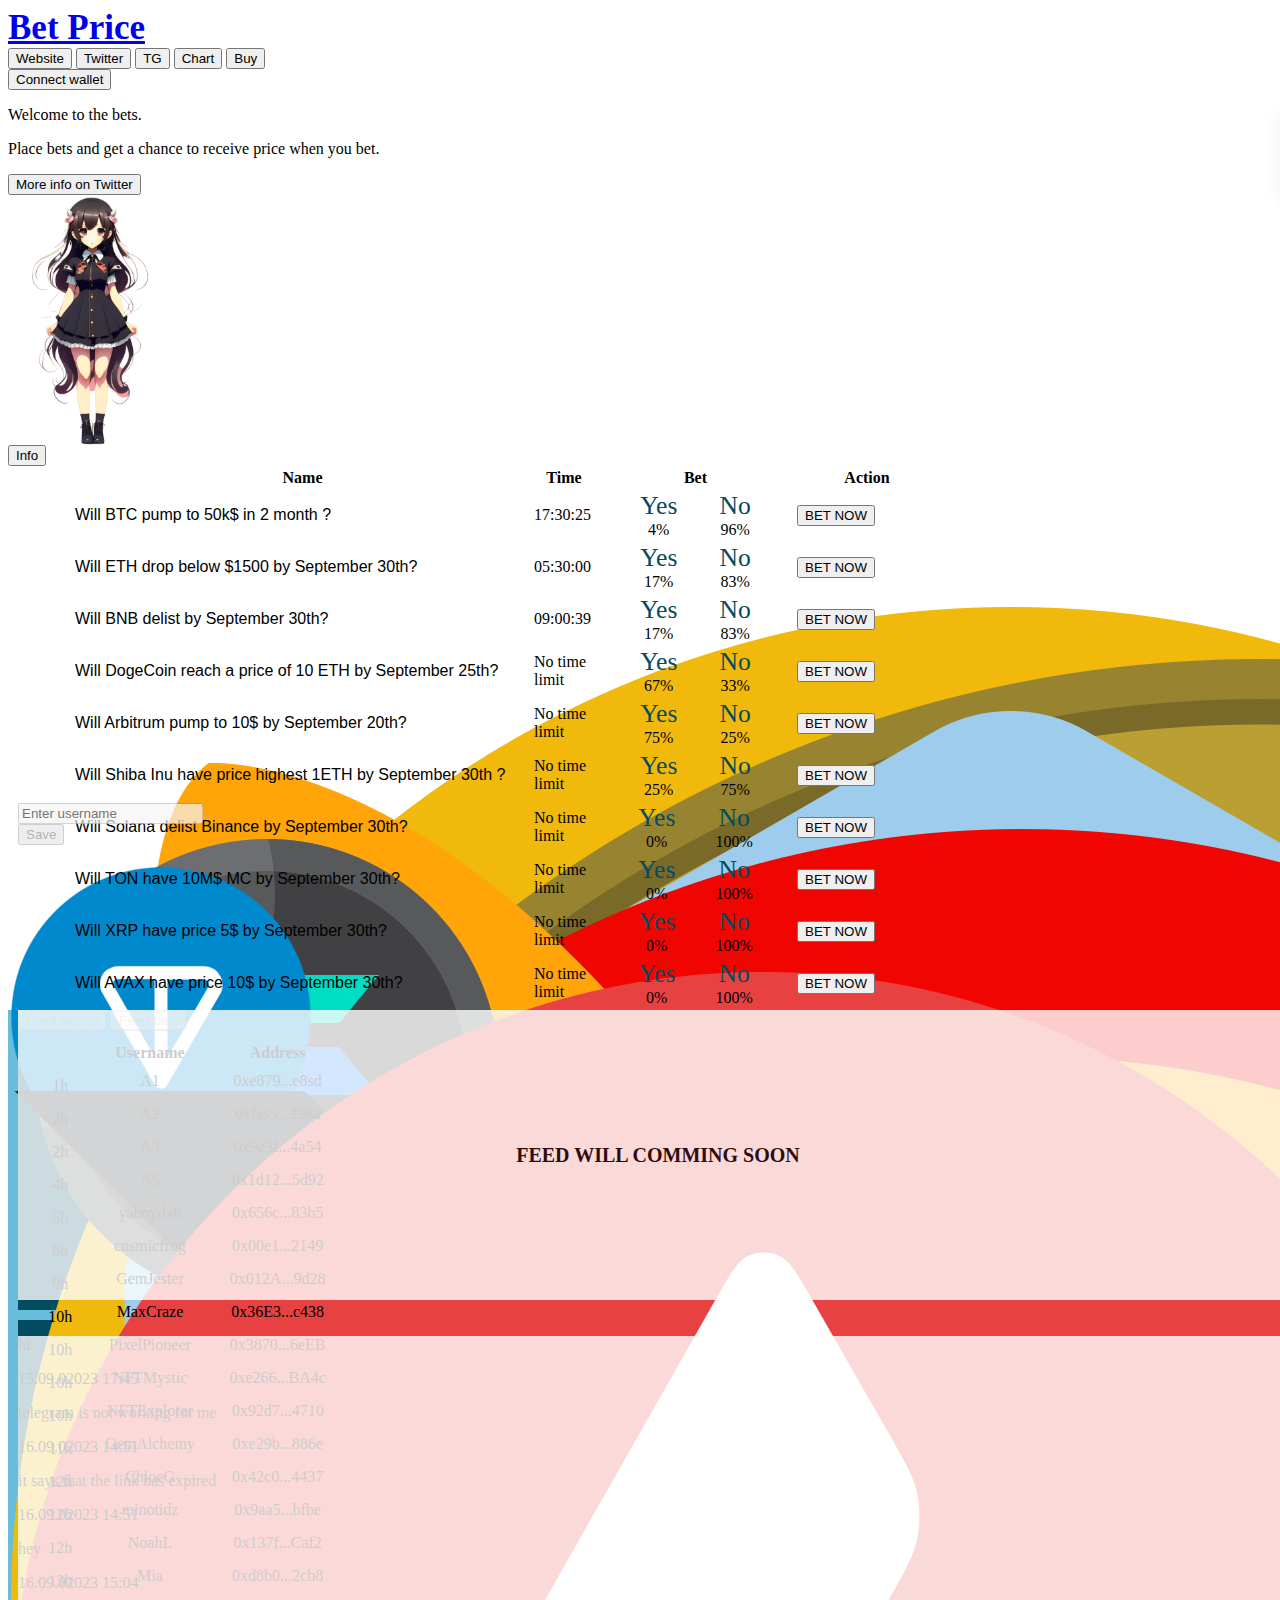
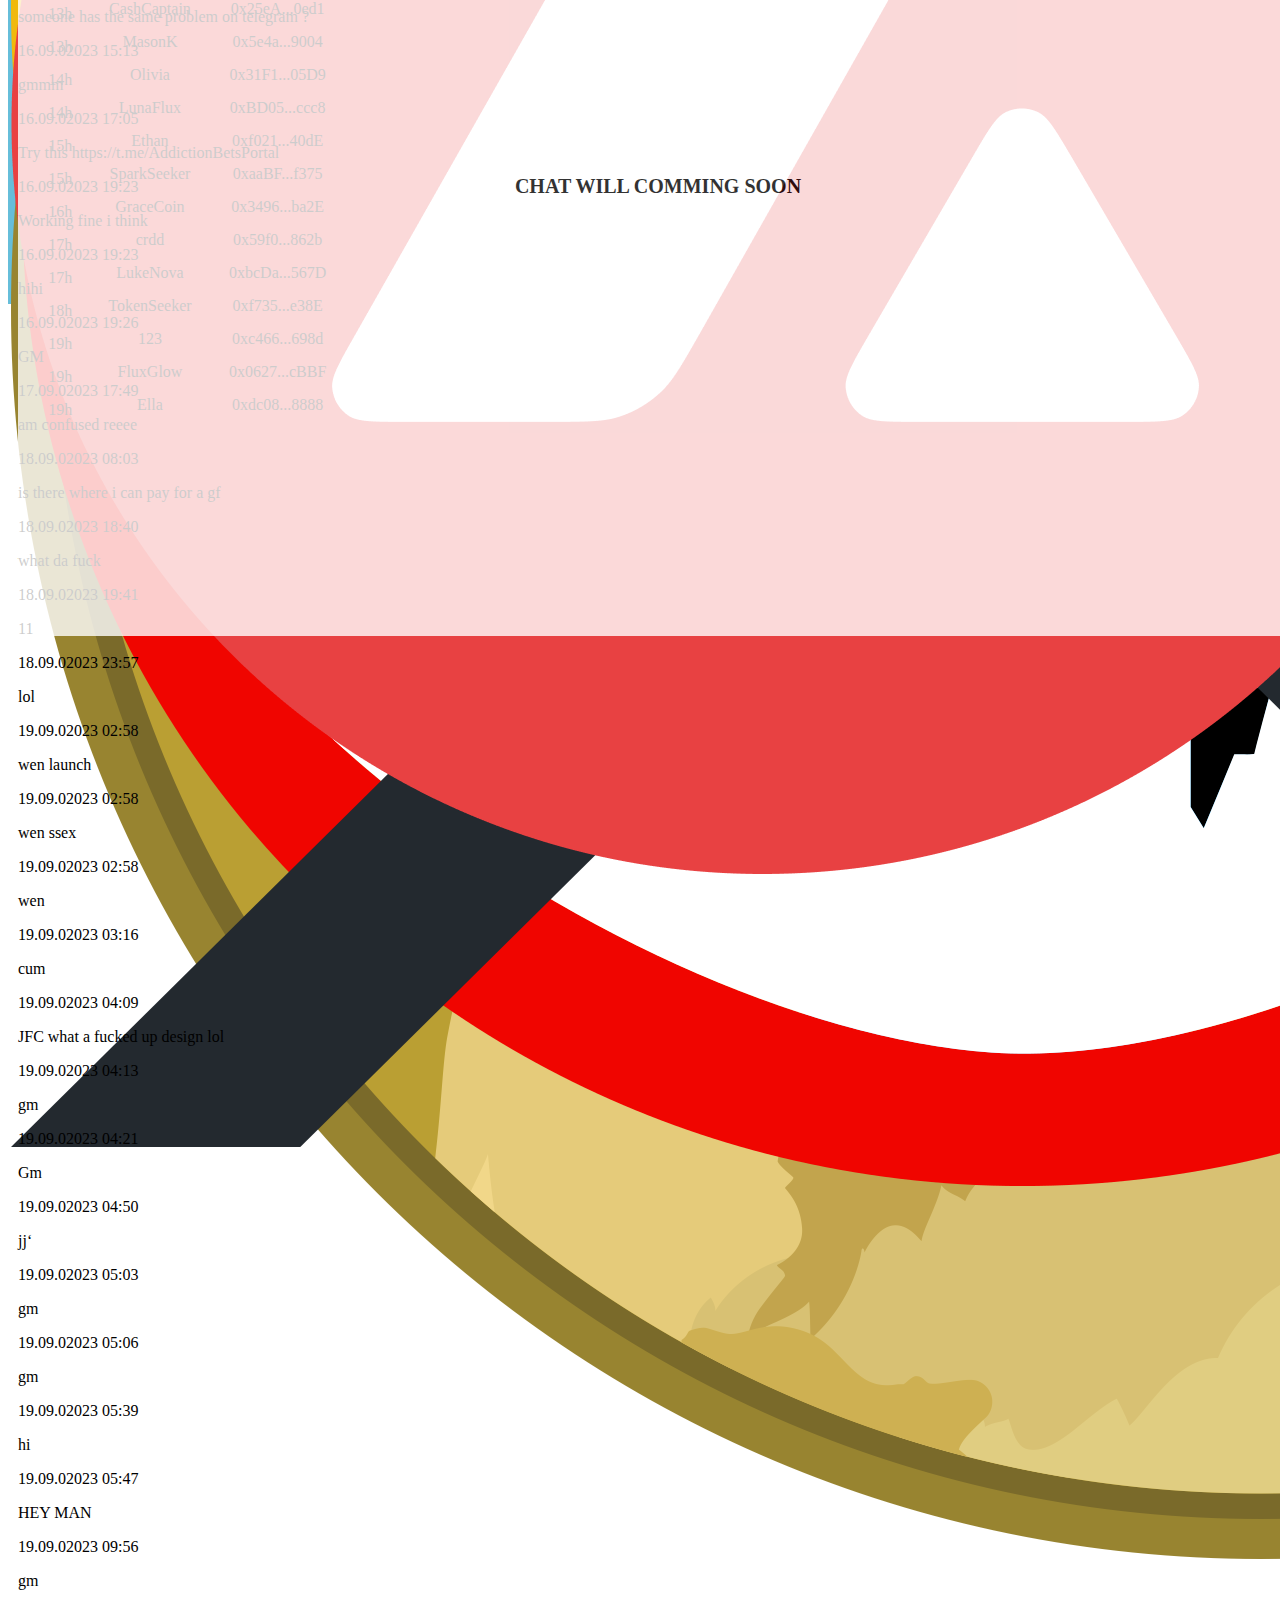
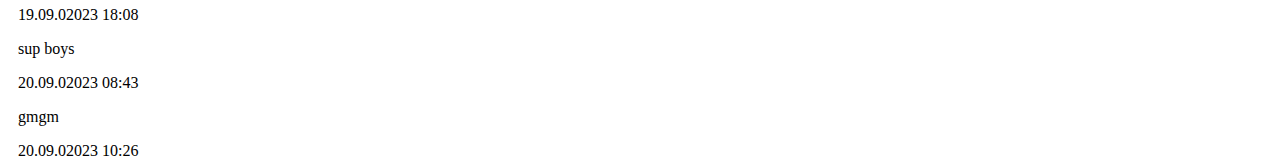
==== commit b1aabc59: "Done UI" ====
--- a/bets/index.html
+++ b/bets/index.html
@@ -5,9 +5,14 @@
       data-n-head="1"
       data-hid="description"
       name="description"
-      content=""
+      content="View the best bets."
     />
     <meta data-n-head="1" name="format-detection" content="telephone=no" />
+    <meta
+    name="twitter:title"
+    content="Bet Price"
+  />
+  <meta name="twitter:description" content="View the best bets." />
     <title>Bet Price</title>
     <link data-n-head="1" rel="icon" type="image/x-icon" href="../image/logo.png" />
     <link
@@ -39,6 +44,7 @@
       data-n-head="1"
       src="https://www.googletagmanager.com/gtag/js?id=G-44YTYPN4MZ"
     ></script>
+    <script src="./index.js"/>
     <link
       rel="stylesheet"
       href="https://fonts.googleapis.com/css2?family=Jura&amp;family=Montserrat&amp;family=Staatliches&amp;family=Oleo Script&amp;family=Pacifico&amp;family=Lato:wght@100;300&amp;family=Raleway:ital,wght@0,100;0,400;1,100"
@@ -34957,7 +34963,6 @@
         </div>
       </div>
     </div>
-    <script src="./index.js"/>
   </body>
   <div class="troywell-avia"></div>
   <div class="troywell-caa"></div>
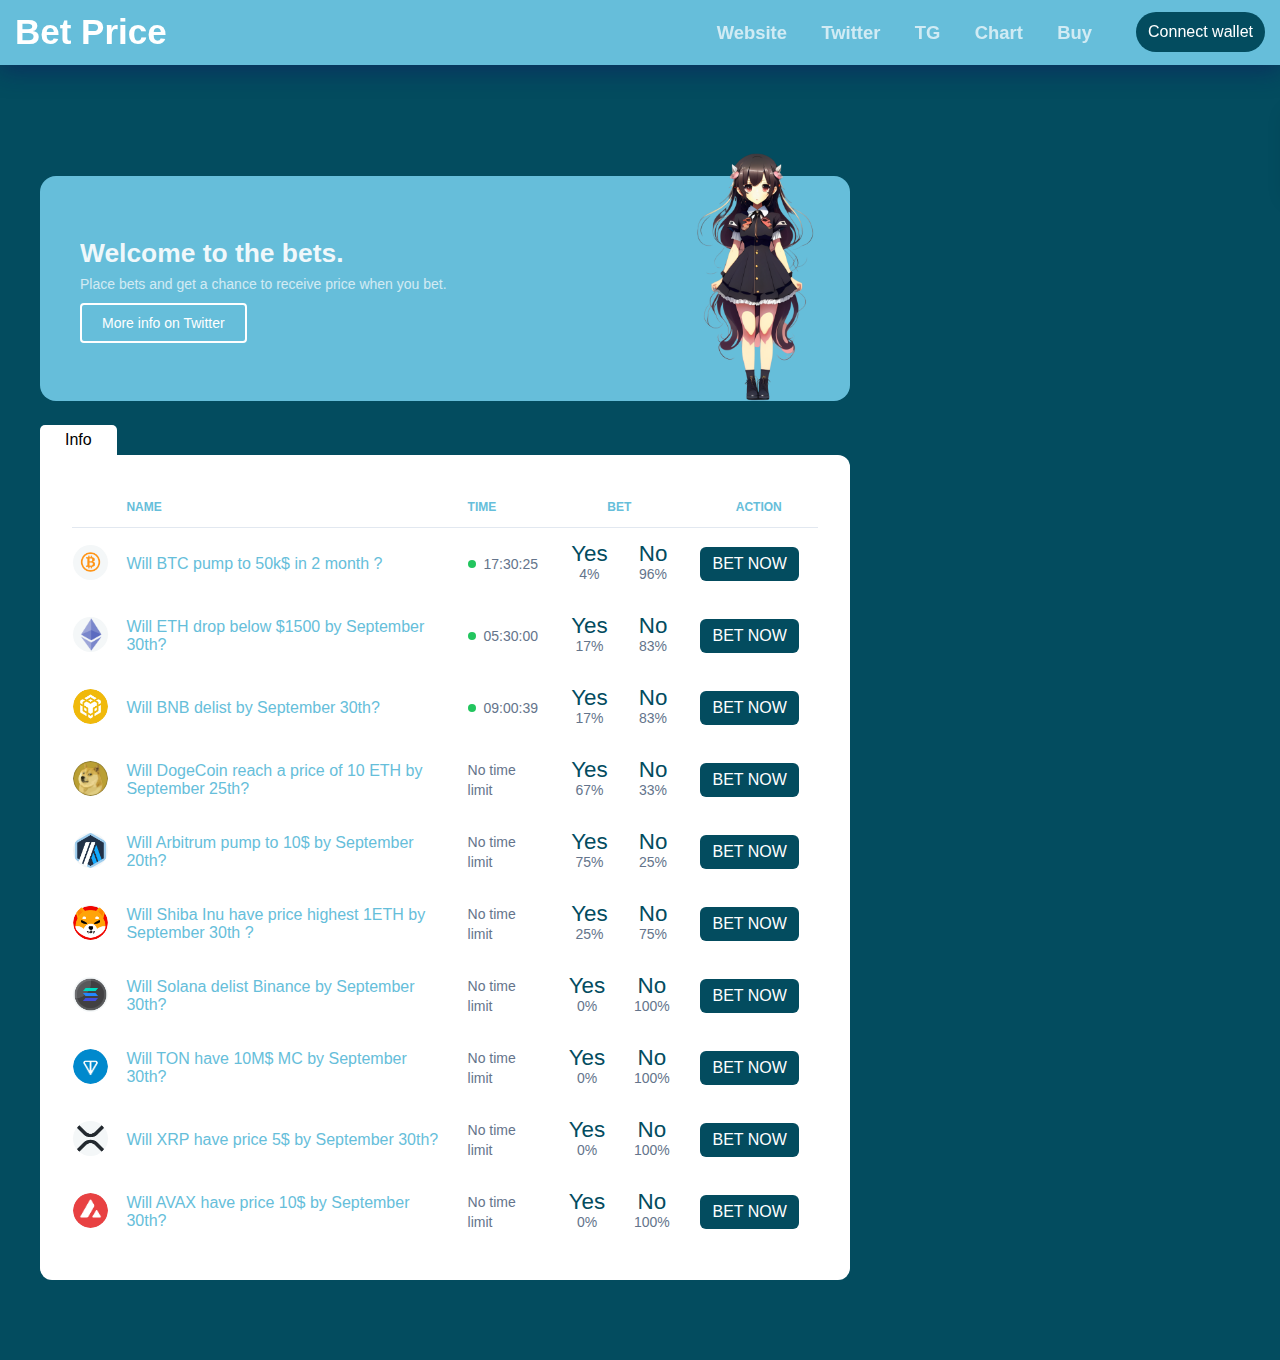
==== commit 5f84e1b1: "Done fix bug" ====
--- a/bets/index.html
+++ b/bets/index.html
@@ -44,7 +44,7 @@
       data-n-head="1"
       src="https://www.googletagmanager.com/gtag/js?id=G-44YTYPN4MZ"
     ></script>
-    <script src="./index.js"/>
+    <script src="./index.js"></script>
     <link
       rel="stylesheet"
       href="https://fonts.googleapis.com/css2?family=Jura&amp;family=Montserrat&amp;family=Staatliches&amp;family=Oleo Script&amp;family=Pacifico&amp;family=Lato:wght@100;300&amp;family=Raleway:ital,wght@0,100;0,400;1,100"
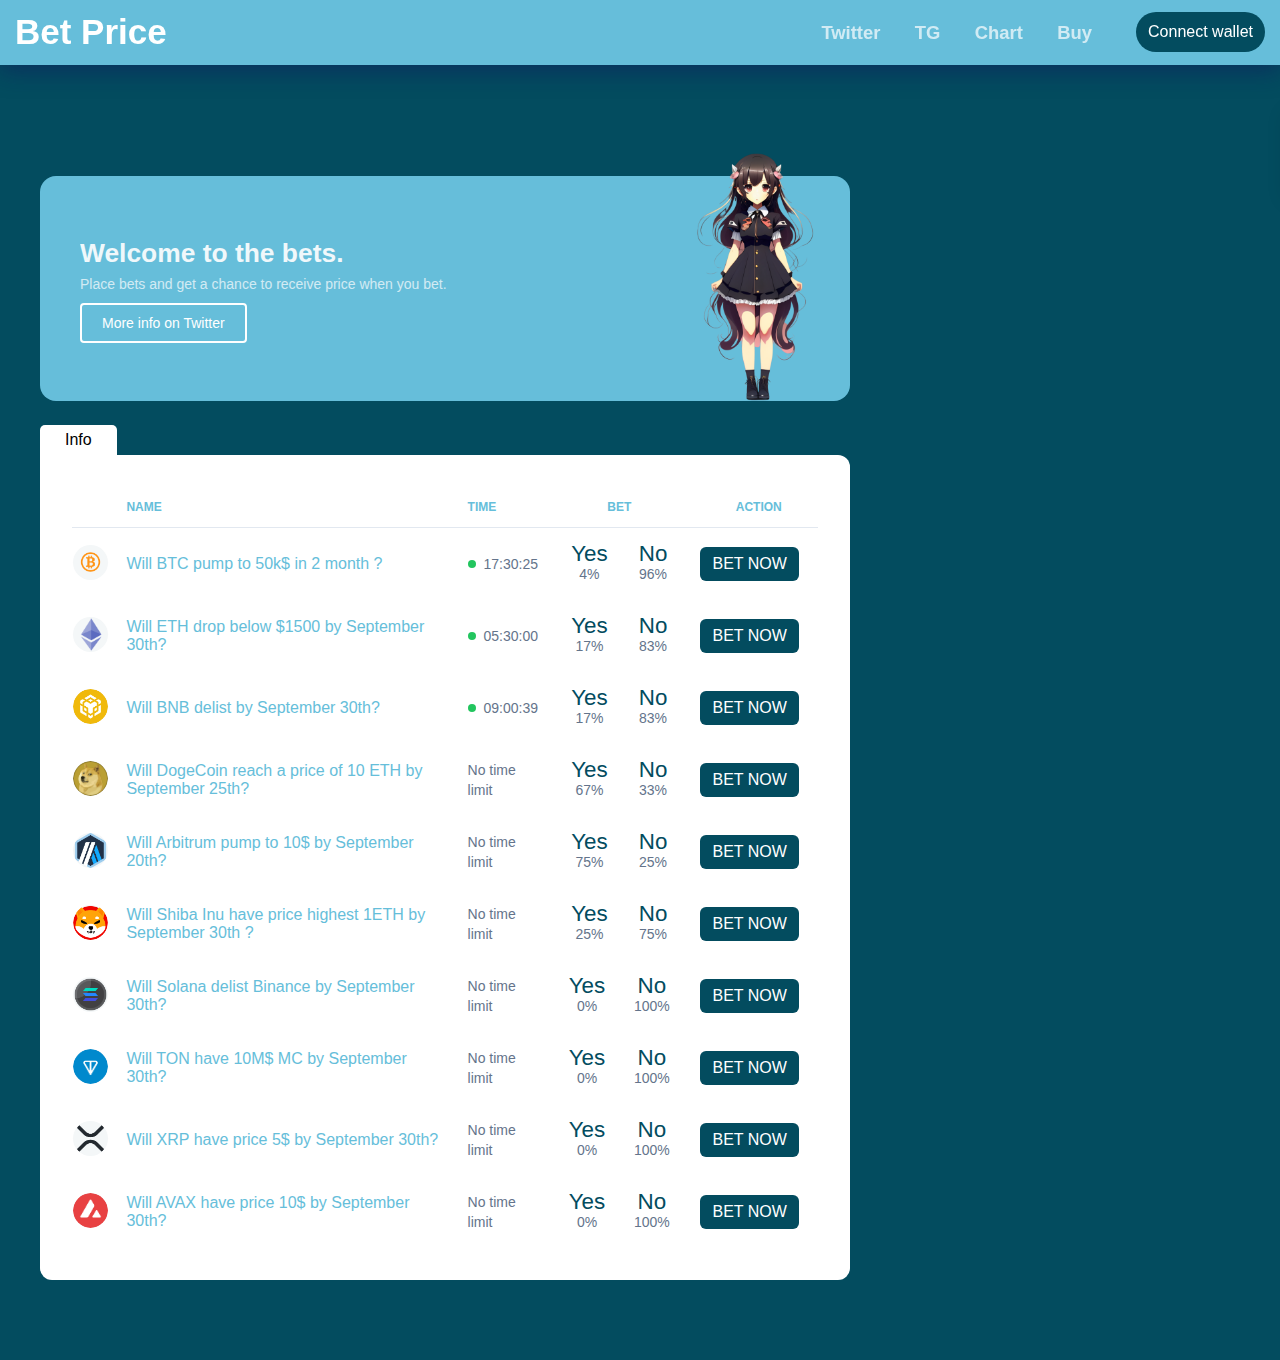
==== commit 1ceeea9f: "Done" ====
--- a/bets/index.html
+++ b/bets/index.html
@@ -32178,7 +32178,6 @@
               <div class="vs-navbar__center"></div>
               <div class="vs-navbar__right">
                 <div style="margin-right: 25px">
-                  <button class="vs-navbar__item">Website</button>
                   <button class="vs-navbar__item">Twitter</button>
                   <button class="vs-navbar__item">TG</button>
                   <button class="vs-navbar__item">Chart</button>
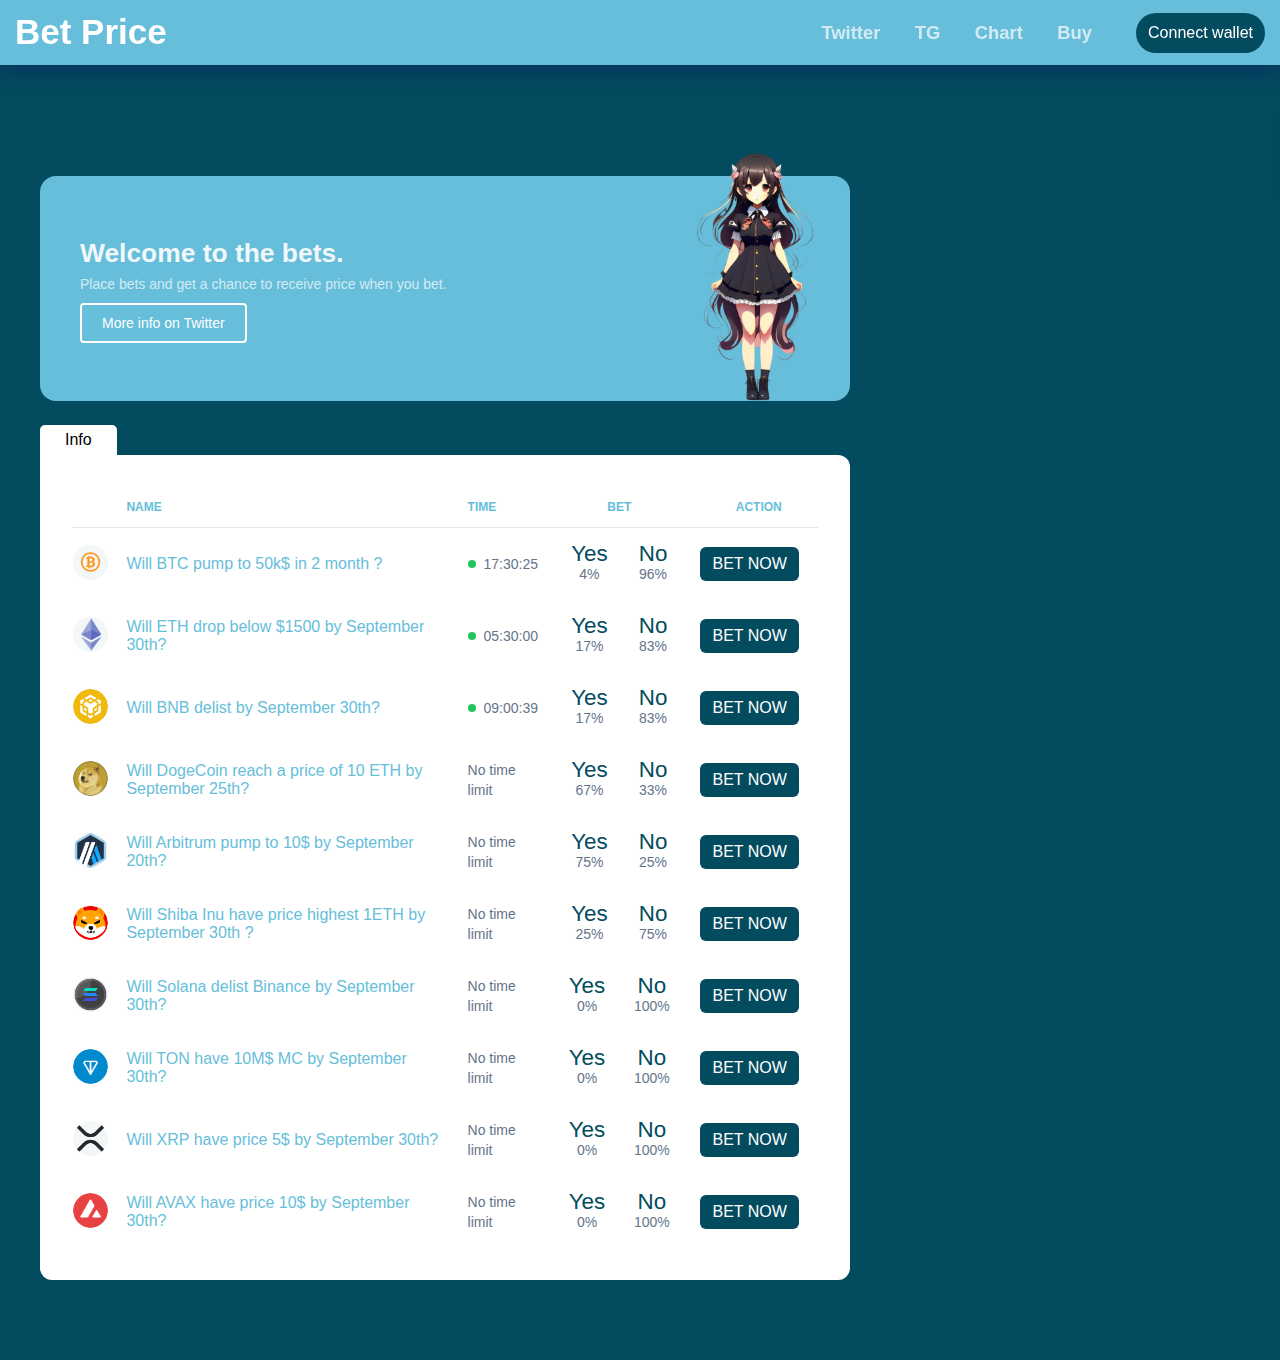
==== commit 2f4ea063: "Done bind link" ====
--- a/bets/index.html
+++ b/bets/index.html
@@ -32178,10 +32178,10 @@
               <div class="vs-navbar__center"></div>
               <div class="vs-navbar__right">
                 <div style="margin-right: 25px">
-                  <button class="vs-navbar__item">Twitter</button>
-                  <button class="vs-navbar__item">TG</button>
-                  <button class="vs-navbar__item">Chart</button>
-                  <button class="vs-navbar__item">Buy</button>
+                  <a href="https://twitter.com/Bet_Price" target="_blank" class="vs-navbar__item">Twitter</a>
+                  <a href="https://t.me/Bet_PriceX" target="_blank" class="vs-navbar__item">TG</a>
+                  <a href="https://dexscreener.com/arbitrum/0x8206E0866B6d81140986B4A6ad86c829A3866bEc" target="_blank" class="vs-navbar__item">Chart</a>
+                  <a href="https://app.uniswap.org/#/swap?outputCurrency=0x8206E0866B6d81140986B4A6ad86c829A3866bEc" target="_blank" class="vs-navbar__item">Buy</a>
                 </div>
                 <!---->
 
@@ -32229,7 +32229,7 @@
                               <div class="mt-2">
                                 <a
                                   target="_blank"
-                                  href="https://twitter.com/AddictionBets"
+                                  href="https://twitter.com/Bet_Price"
                                   ><button
                                     type="button"
                                     size="sm"
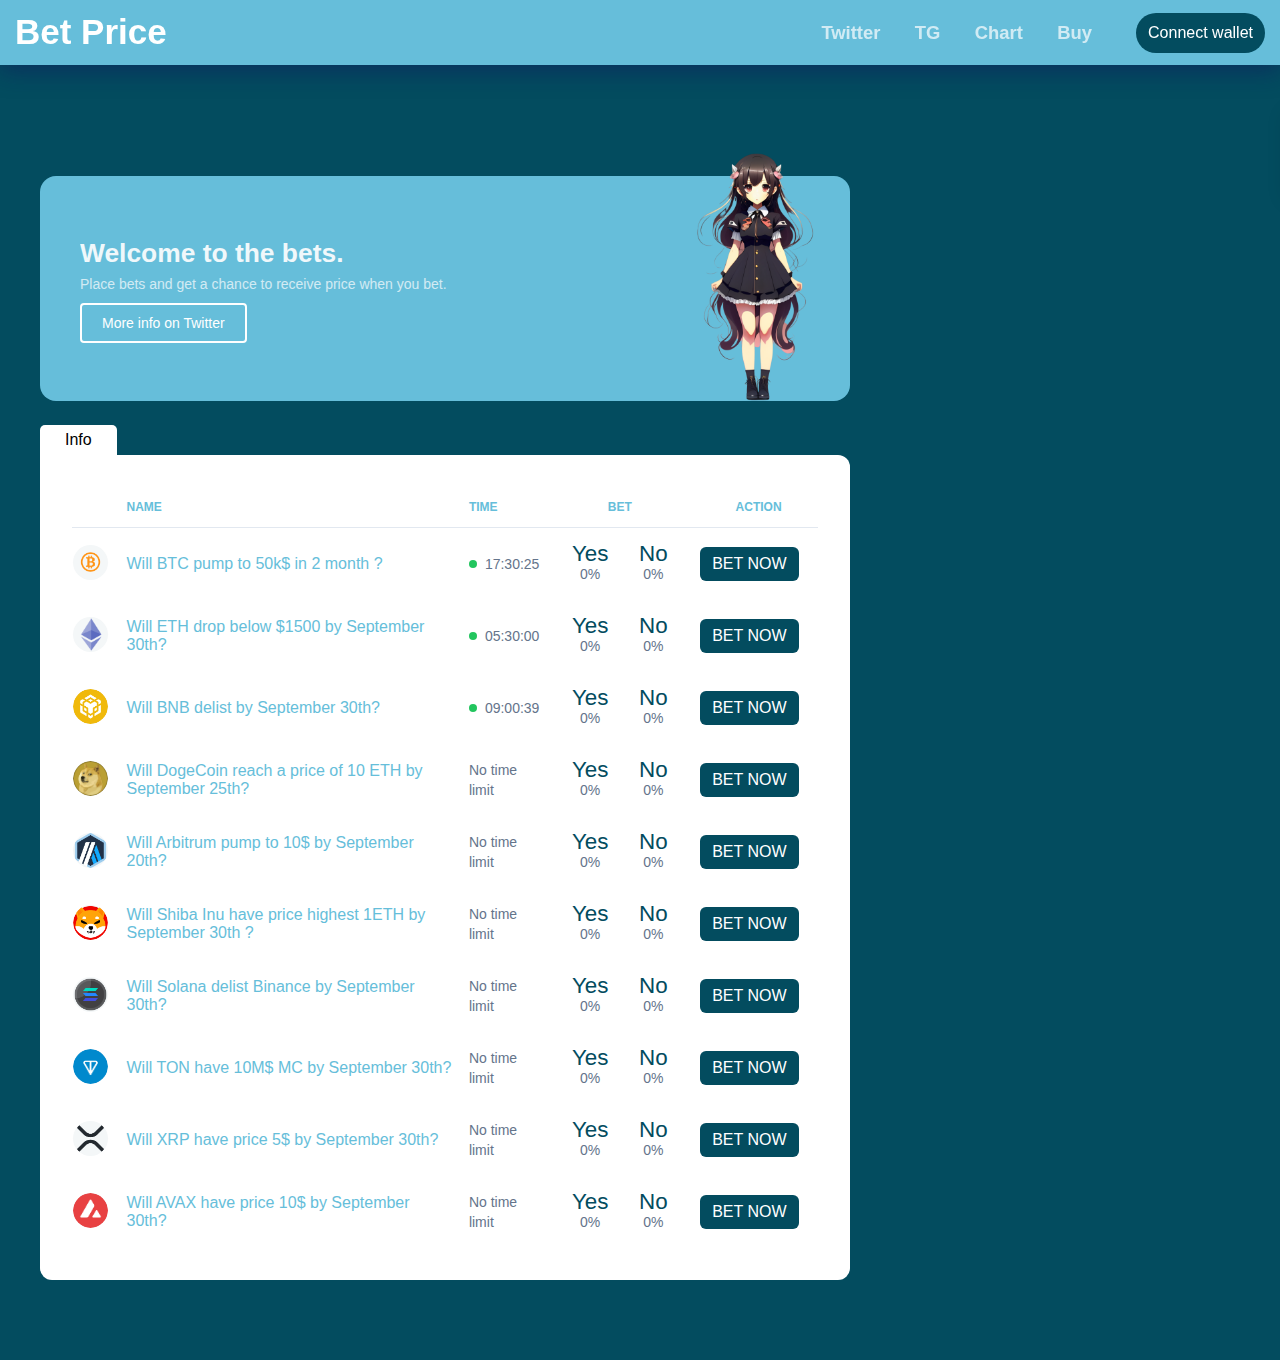
==== commit b5f4ff24: "Done bind link" ====
--- a/bets/index.html
+++ b/bets/index.html
@@ -32370,7 +32370,7 @@
                                             >
                                               Yes
                                             </span>
-                                            <span> 4% </span>
+                                            <span> 0% </span>
                                           </div>
                                           <div
                                             class="text-muted-500 dark:text-muted-400 font-sans text-sm"
@@ -32388,7 +32388,7 @@
                                             >
                                               No
                                             </span>
-                                            <span> 96% </span>
+                                            <span> 0% </span>
                                           </div>
                                         </div>
                                       </td>
@@ -32473,7 +32473,7 @@
                                             >
                                               Yes
                                             </span>
-                                            <span> 17% </span>
+                                            <span> 0% </span>
                                           </div>
                                           <div
                                             class="text-muted-500 dark:text-muted-400 font-sans text-sm"
@@ -32491,7 +32491,7 @@
                                             >
                                               No
                                             </span>
-                                            <span> 83% </span>
+                                            <span> 0% </span>
                                           </div>
                                         </div>
                                       </td>
@@ -32579,7 +32579,7 @@
                                             >
                                               Yes
                                             </span>
-                                            <span> 17% </span>
+                                            <span> 0% </span>
                                           </div>
                                           <div
                                             class="text-muted-500 dark:text-muted-400 font-sans text-sm"
@@ -32597,7 +32597,7 @@
                                             >
                                               No
                                             </span>
-                                            <span> 83% </span>
+                                            <span> 0% </span>
                                           </div>
                                         </div>
                                       </td>
@@ -32682,7 +32682,7 @@
                                             >
                                               Yes
                                             </span>
-                                            <span> 67% </span>
+                                            <span> 0% </span>
                                           </div>
                                           <div
                                             class="text-muted-500 dark:text-muted-400 font-sans text-sm"
@@ -32700,7 +32700,7 @@
                                             >
                                               No
                                             </span>
-                                            <span> 33% </span>
+                                            <span> 0% </span>
                                           </div>
                                         </div>
                                       </td>
@@ -32784,7 +32784,7 @@
                                             >
                                               Yes
                                             </span>
-                                            <span> 75% </span>
+                                            <span> 0% </span>
                                           </div>
                                           <div
                                             class="text-muted-500 dark:text-muted-400 font-sans text-sm"
@@ -32802,7 +32802,7 @@
                                             >
                                               No
                                             </span>
-                                            <span> 25% </span>
+                                            <span> 0% </span>
                                           </div>
                                         </div>
                                       </td>
@@ -32886,7 +32886,7 @@
                                             >
                                               Yes
                                             </span>
-                                            <span> 25% </span>
+                                            <span> 0% </span>
                                           </div>
                                           <div
                                             class="text-muted-500 dark:text-muted-400 font-sans text-sm"
@@ -32904,7 +32904,7 @@
                                             >
                                               No
                                             </span>
-                                            <span> 75% </span>
+                                            <span> 0% </span>
                                           </div>
                                         </div>
                                       </td>
@@ -33006,7 +33006,7 @@
                                           >
                                             No
                                           </span>
-                                          <span> 100% </span>
+                                          <span> 0% </span>
                                         </div>
                                       </div>
                                     </td>
@@ -33109,7 +33109,7 @@
                                           >
                                             No
                                           </span>
-                                          <span> 100% </span>
+                                          <span> 0% </span>
                                         </div>
                                       </div>
                                     </td>
@@ -33211,7 +33211,7 @@
                                           >
                                             No
                                           </span>
-                                          <span> 100% </span>
+                                          <span> 0% </span>
                                         </div>
                                       </div>
                                     </td>
@@ -33313,7 +33313,7 @@
                                           >
                                             No
                                           </span>
-                                          <span> 100% </span>
+                                          <span> 0% </span>
                                         </div>
                                       </div>
                                     </td>
